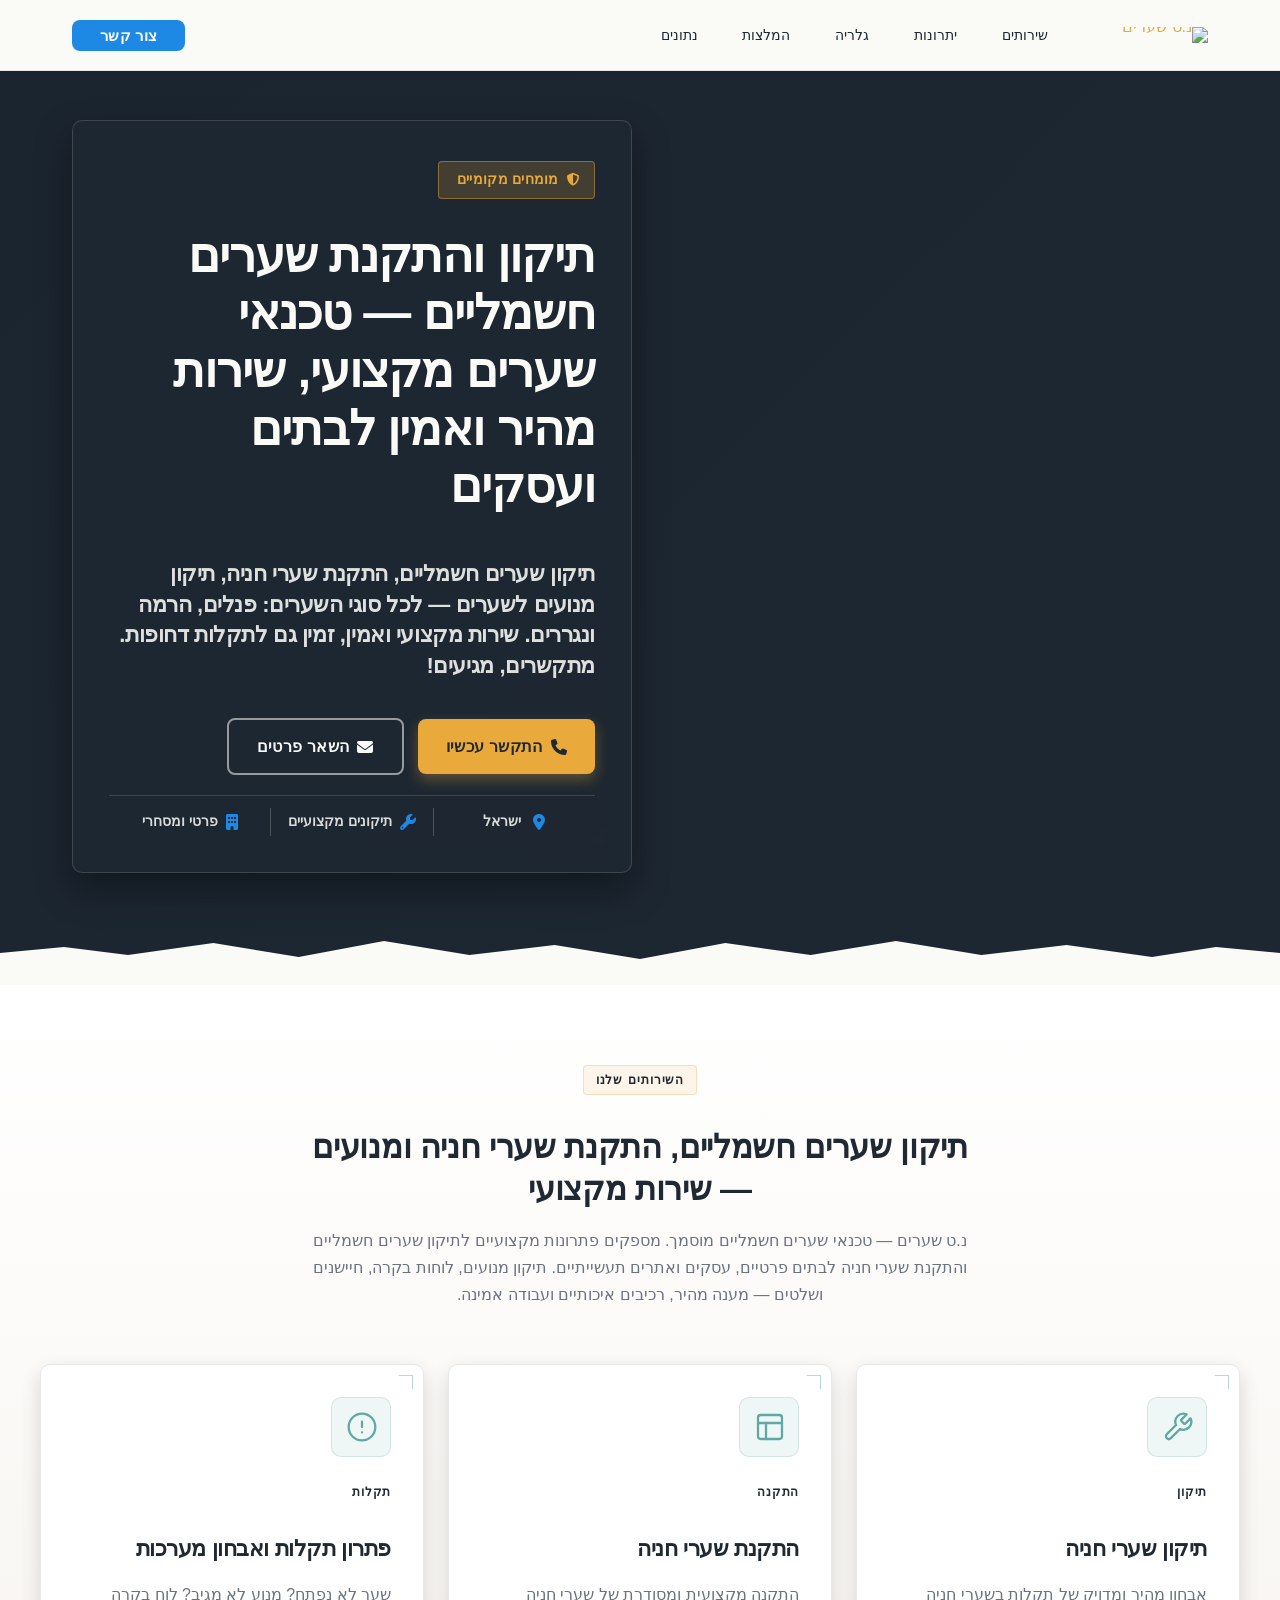
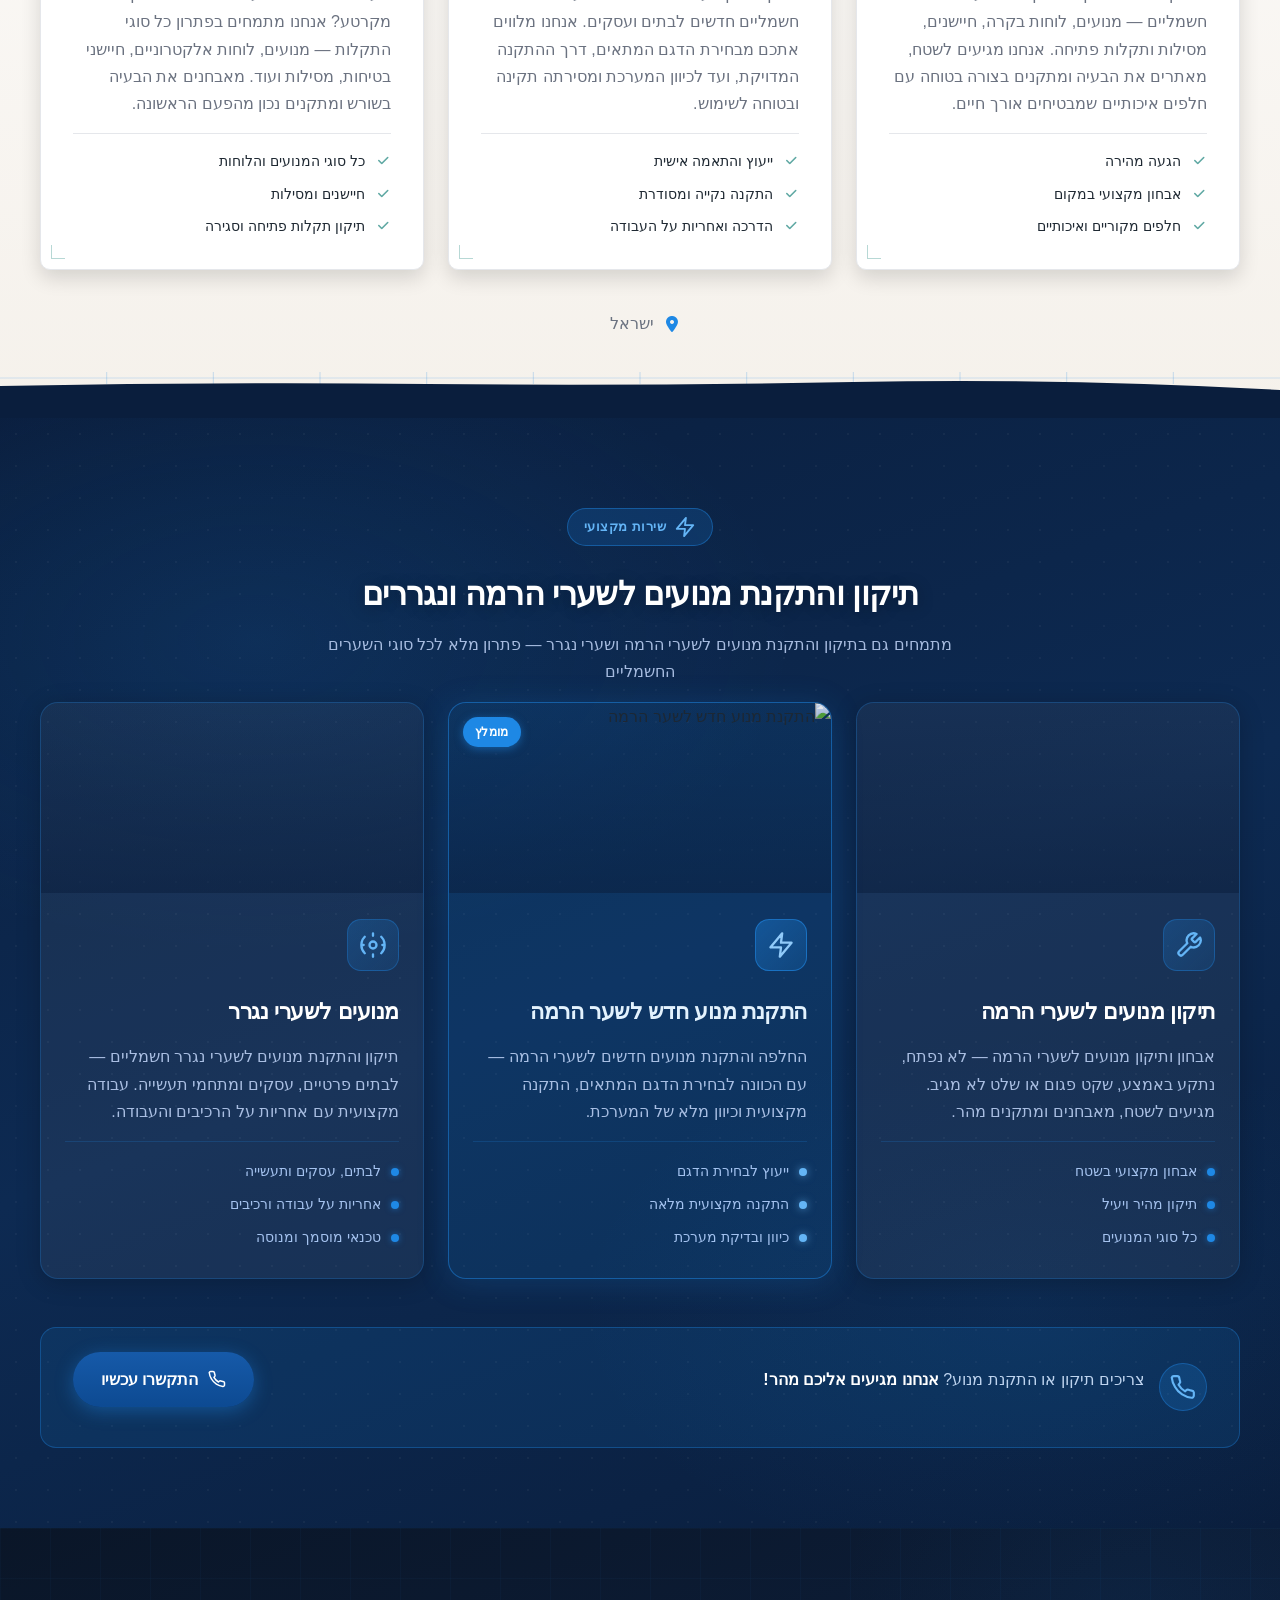
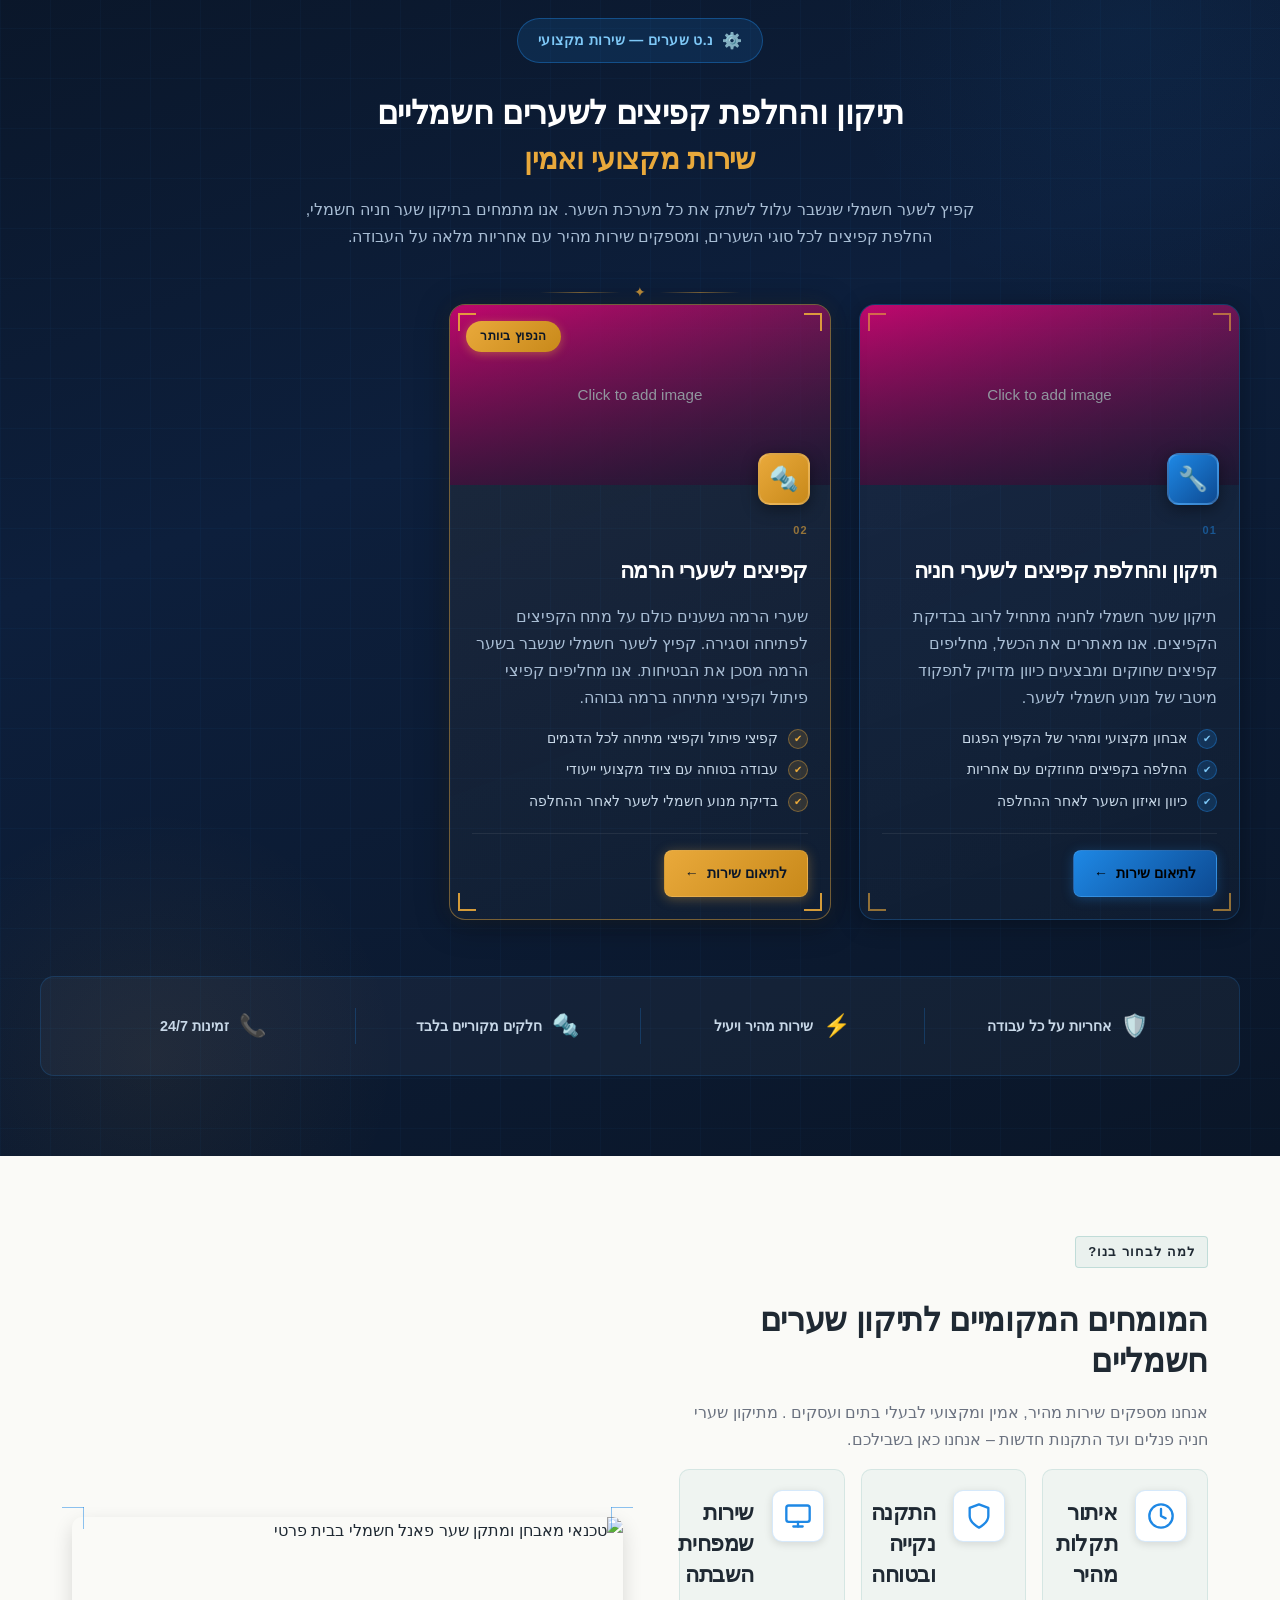
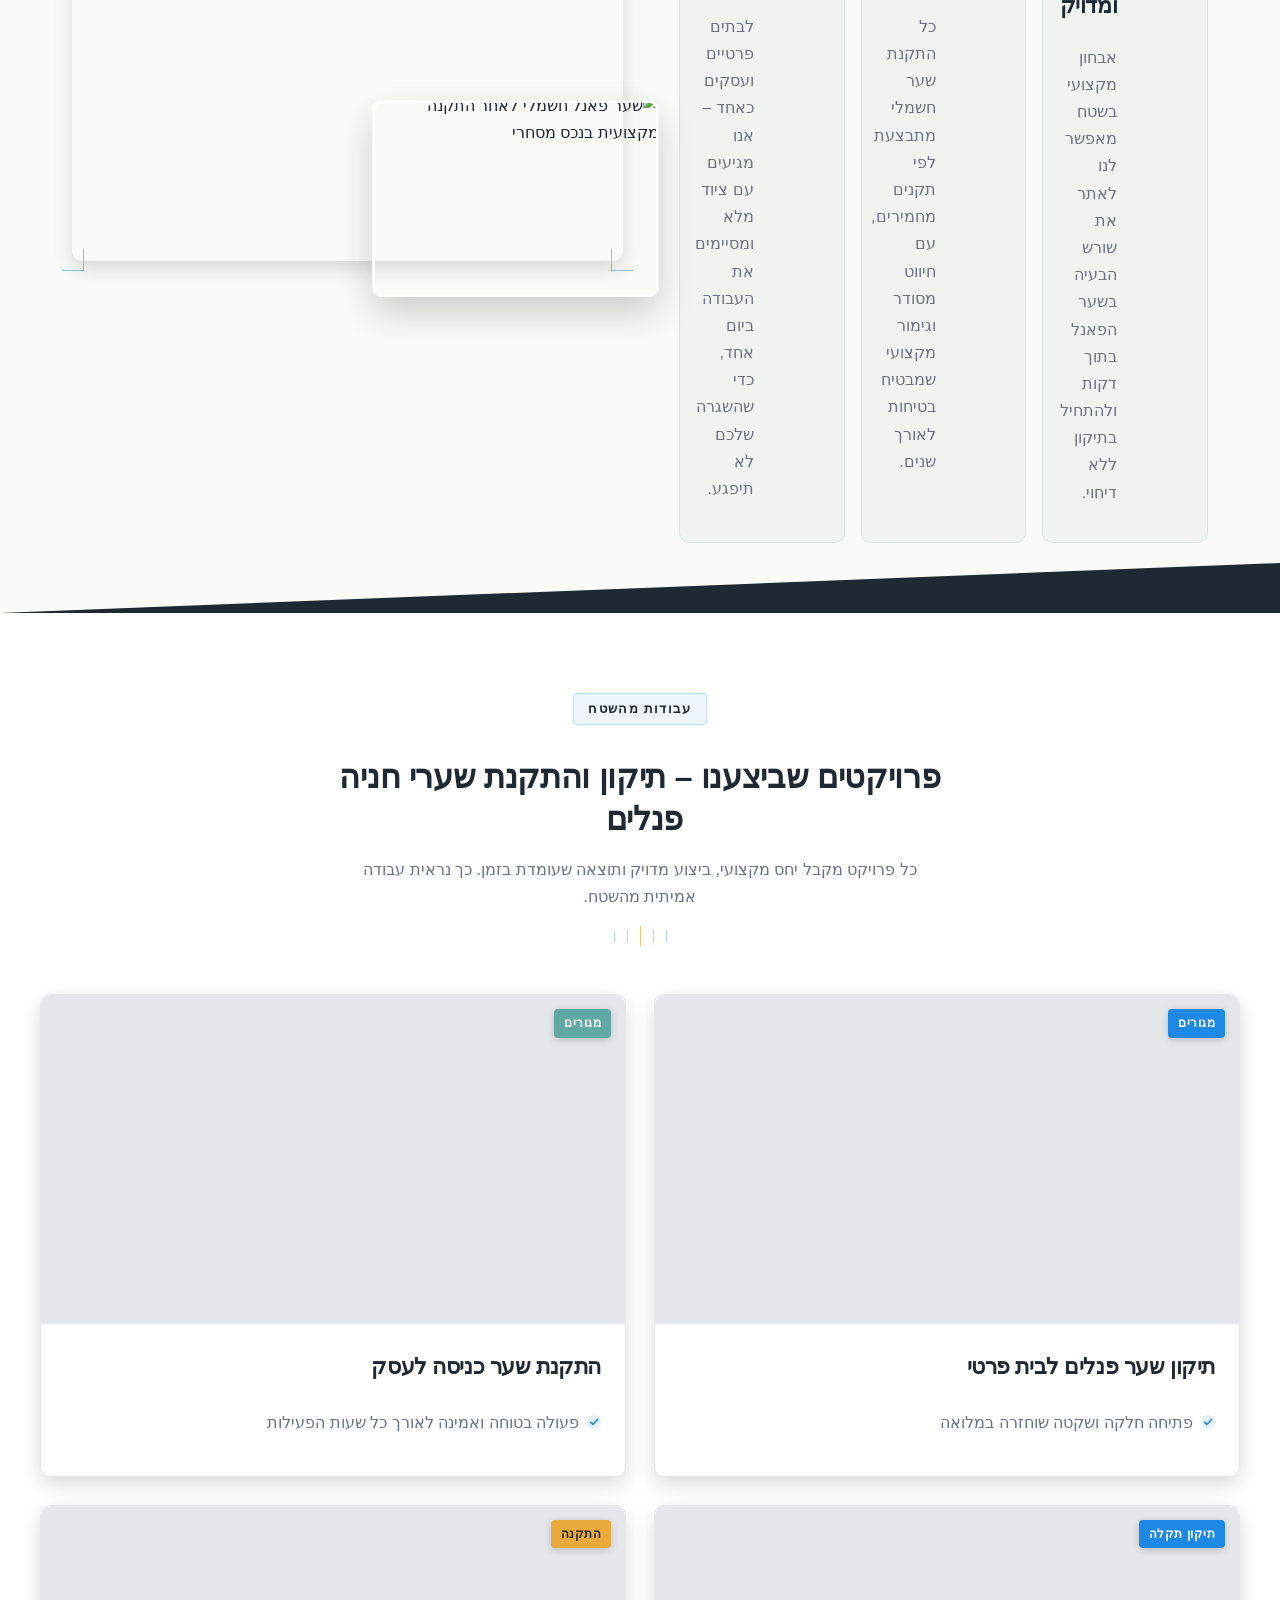
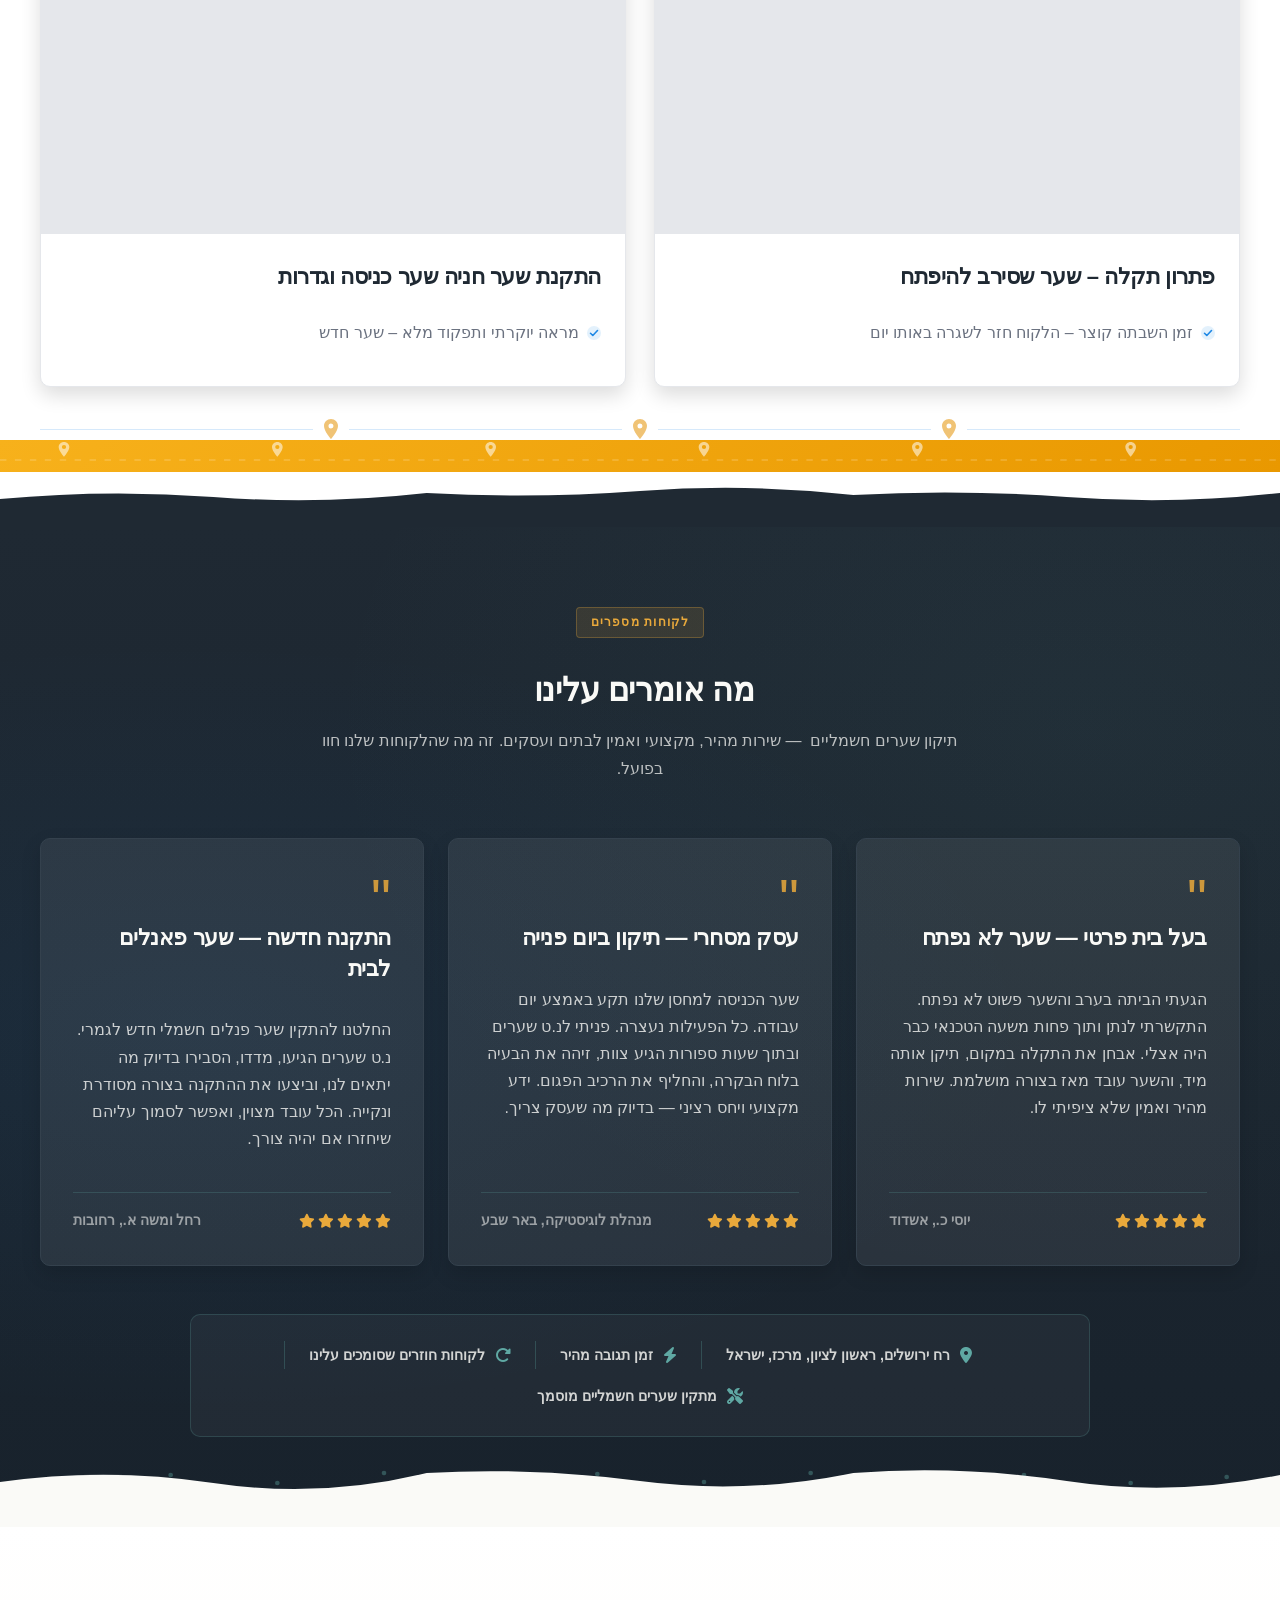
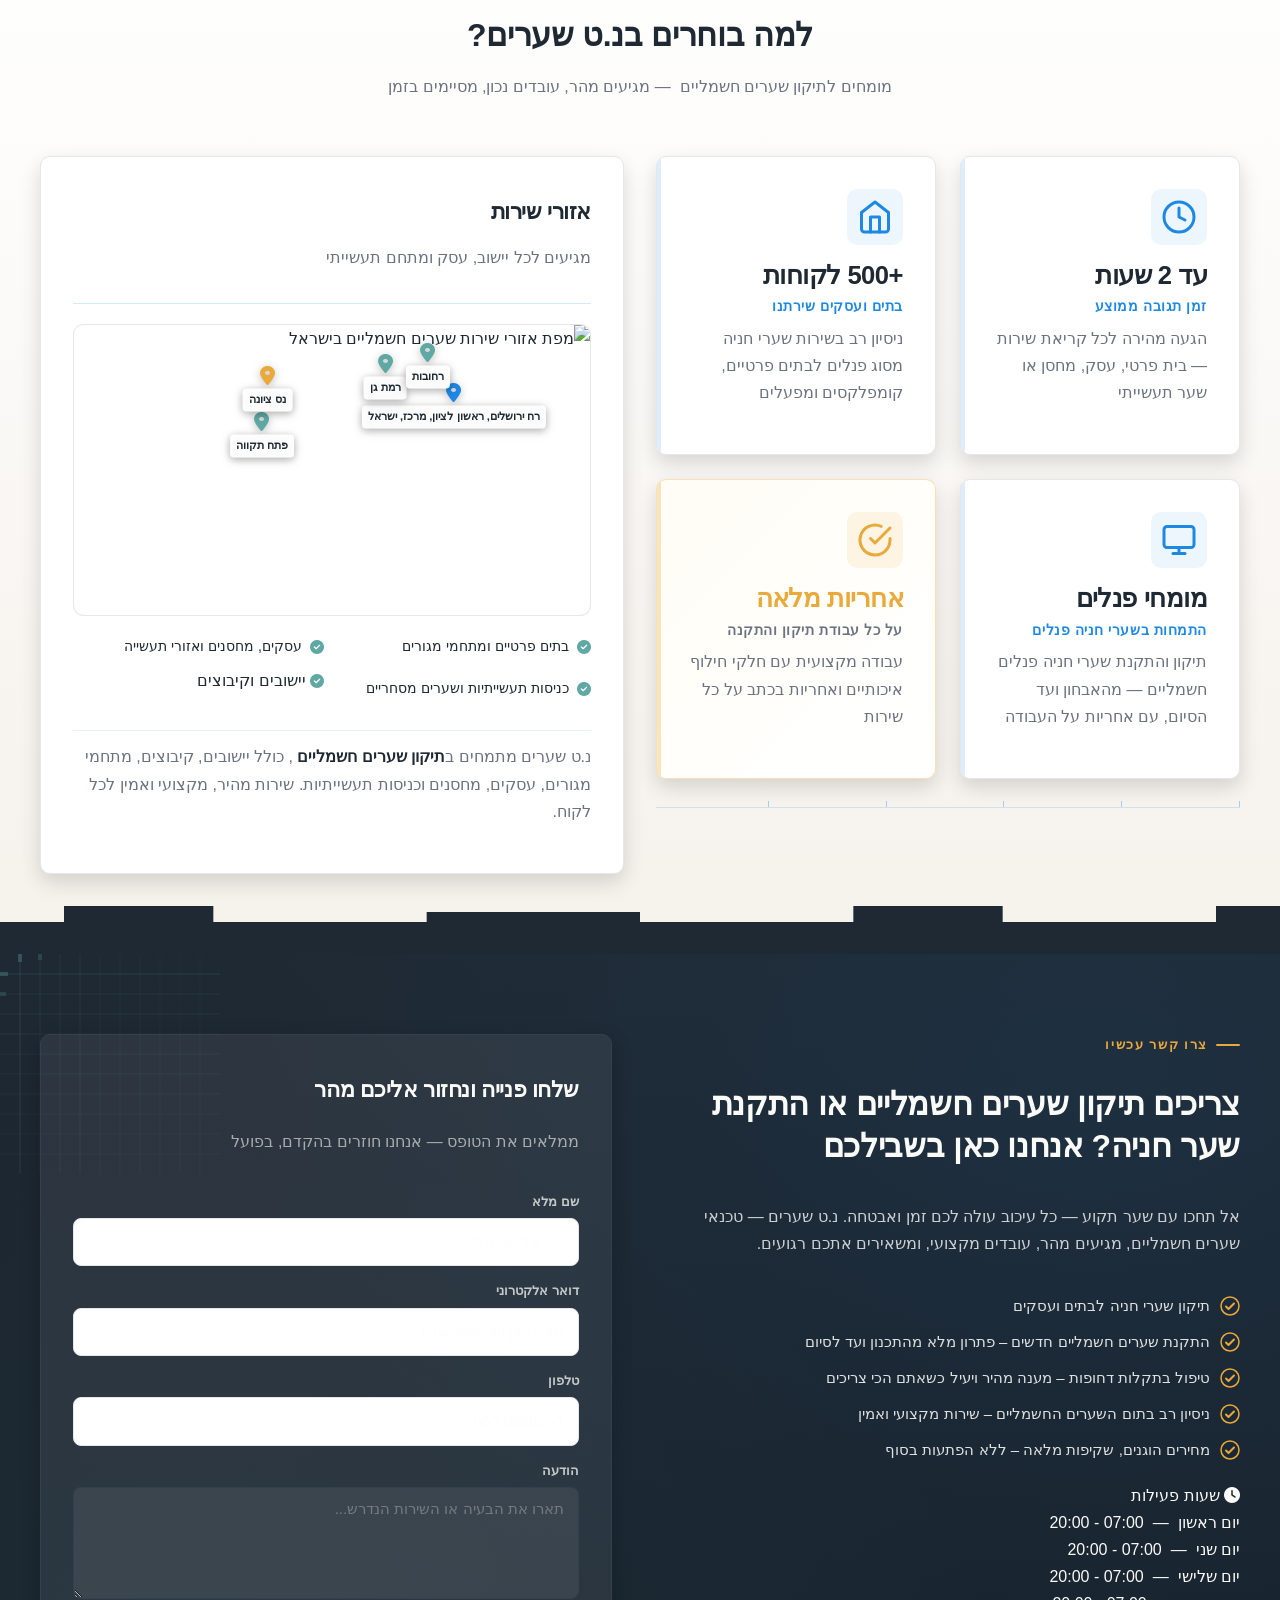
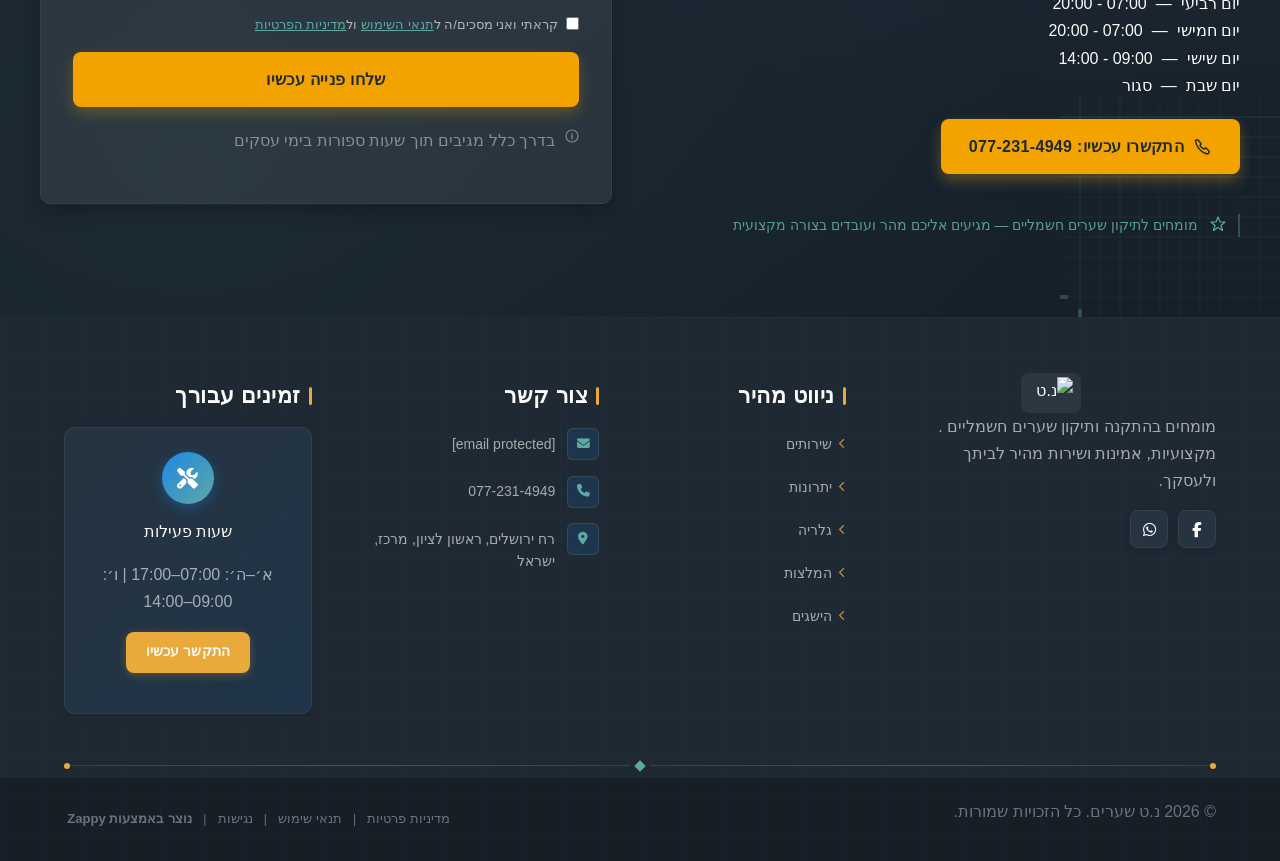
==== index.html @ 6a4e9fc4 "Background sync: Progressive GitHub Sync" ====
<!DOCTYPE html>
<html lang="he" dir="rtl">
<head>
    <meta charset="UTF-8">
    <meta name="viewport" content="width=device-width, initial-scale=1.0">
    <meta name="robots" content="index, follow">
    <title>תיקון שערים חשמליים | התקנת שערי חניה | נ.ט שערים — טכנאי שערים</title>
    <meta name="description" content="נ.ט שערים — מומחים בתיקון שערים חשמליים והתקנת שערי חניה. שירות מהיר לבתים ועסקים: תיקון מנועים, לוחות בקרה, שערי פנלים, הרמה ונגררים. טכנאי שערים מקצועי — מחירים הוגנים, אחריות על העבודה.">
    <meta name="keywords" content="תיקון שערים חשמליים בדרום, תיקון שער פאנלים לבית, שערים חשמליים, מתקין שערים חשמליים באזור הדרום">
    
    <!-- Favicons -->
    <link rel="icon" type="image/x-icon" href="/assets/favicon.ico">
    <link rel="icon" type="image/png" sizes="16x16" href="/assets/favicon-16x16.png">
    <link rel="icon" type="image/png" sizes="32x32" href="/assets/favicon-32x32.png">
    <link rel="icon" type="image/png" sizes="48x48" href="/assets/favicon-48x48.png">
    <link rel="icon" type="image/png" sizes="192x192" href="/assets/favicon-192x192.png">
    <link rel="icon" type="image/png" sizes="512x512" href="/assets/favicon-512x512.png">
    <link rel="apple-touch-icon" href="/assets/apple-touch-icon.png">
    <!-- Zappy Analytics -->
<script>
(function() {
  'use strict';
  
  // Configuration
  var config = {
    websiteId: '7dd7b9d9-0e24-4460-9073-13c0be0d3fd5',
    apiUrl: 'https://api.zappy5.com/api/analytics/track',
    sessionDuration: 30 * 60 * 1000, // 30 minutes
    visitorDuration: 30 * 24 * 60 * 60 * 1000, // 30 days
    trackPageViews: true,
    trackClicks: true,
    trackFormSubmissions: true
  };
  
  // Generate or retrieve persistent visitor ID (30 days)
  function getVisitorId() {
    var visitorKey = 'zappy_visitor_' + config.websiteId;
    var visitor = null;
    
    try {
      visitor = localStorage.getItem(visitorKey);
      if (visitor) {
        var visitorData = JSON.parse(visitor);
        var now = Date.now();
        
        // Check if visitor ID is still valid (30 days)
        if (now - visitorData.created < config.visitorDuration) {
          // Update last seen timestamp
          visitorData.lastSeen = now;
          localStorage.setItem(visitorKey, JSON.stringify(visitorData));
          return visitorData.id;
        }
      }
    } catch (e) {
      console.warn('Zappy Analytics: LocalStorage not available');
    }
    
    // Generate new visitor ID
    var newVisitorId = 'zv_' + Date.now() + '_' + Math.random().toString(36).substr(2, 9);
    
    try {
      localStorage.setItem(visitorKey, JSON.stringify({
        id: newVisitorId,
        created: Date.now(),
        lastSeen: Date.now()
      }));
    } catch (e) {
      // Continue without local storage
    }
    
    return newVisitorId;
  }
  
  // Generate or retrieve session ID (30 minutes)
  function getSessionId() {
    var sessionKey = 'zappy_session_' + config.websiteId;
    var session = null;
    
    try {
      session = sessionStorage.getItem(sessionKey);
      if (session) {
        var sessionData = JSON.parse(session);
        var now = Date.now();
        
        // Check if session is still valid
        if (now - sessionData.timestamp < config.sessionDuration) {
          // Update timestamp
          sessionData.timestamp = now;
          sessionStorage.setItem(sessionKey, JSON.stringify(sessionData));
          return sessionData.id;
        }
      }
    } catch (e) {
      console.warn('Zappy Analytics: SessionStorage not available');
    }
    
    // Generate new session ID
    var newSessionId = 'zs_' + Date.now() + '_' + Math.random().toString(36).substr(2, 9);
    
    try {
      sessionStorage.setItem(sessionKey, JSON.stringify({
        id: newSessionId,
        timestamp: Date.now()
      }));
    } catch (e) {
      // Continue without session storage
    }
    
    return newSessionId;
  }
  
  var visitorId = getVisitorId();
  var sessionId = getSessionId();
  
  // Track an event
  function trackEvent(eventType, data) {
    data = data || {};
    
    var eventData = {
      website_id: config.websiteId,
      event_type: eventType,
      page_path: window.location.pathname,
      referrer: document.referrer || 'direct',
      visitor_id: visitorId,
      session_id: sessionId,
      metadata: data
    };
    
    // Use sendBeacon if available (better for page unload events)
    if (navigator.sendBeacon) {
      var blob = new Blob([JSON.stringify(eventData)], { type: 'application/json' });
      navigator.sendBeacon(config.apiUrl, blob);
    } else {
      // Fallback to fetch
      fetch(config.apiUrl, {
        method: 'POST',
        headers: {
          'Content-Type': 'application/json'
        },
        body: JSON.stringify(eventData),
        keepalive: true
      }).catch(function(error) {
        console.warn('Zappy Analytics: Failed to track event', error);
      });
    }
  }
  
  // Track page view
  if (config.trackPageViews) {
    trackEvent('pageview', {
      title: document.title,
      url: window.location.href
    });
  }
  
  // Track clicks on important elements
  if (config.trackClicks) {
    document.addEventListener('click', function(e) {
      var target = e.target;
      
      // Track button clicks (counted as actions)
      if (target.tagName === 'BUTTON' || target.closest('button')) {
        var button = target.tagName === 'BUTTON' ? target : target.closest('button');
        trackEvent('click', {
          element: 'button',
          text: button.textContent.trim().substring(0, 100),
          id: button.id || null,
          class: button.className || null
        });
      }
      
      // Track link clicks (navigation - not counted as actions)
      else if (target.tagName === 'A' || target.closest('a')) {
        var link = target.tagName === 'A' ? target : target.closest('a');
        trackEvent('navigation', {
          element: 'link',
          text: link.textContent.trim().substring(0, 100),
          href: link.href,
          external: link.hostname !== window.location.hostname
        });
      }
    }, true);
  }
  
  // Track form submissions
  if (config.trackFormSubmissions) {
    document.addEventListener('submit', function(e) {
      var form = e.target;
      
      trackEvent('form_submit', {
        form_id: form.id || null,
        form_name: form.name || null,
        form_action: form.action || null,
        form_method: form.method || 'GET'
      });
    }, true);
  }
  
  // Track time on page (send on page unload)
  var pageLoadTime = Date.now();
  
  window.addEventListener('beforeunload', function() {
    var timeOnPage = Math.floor((Date.now() - pageLoadTime) / 1000); // in seconds
    
    trackEvent('page_unload', {
      time_on_page: timeOnPage,
      page_path: window.location.pathname
    });
  });
  
  // Expose tracking function globally for custom events
  window.zappyAnalytics = {
    track: trackEvent,
    getVisitorId: function() { return visitorId; },
    getSessionId: function() { return sessionId; }
  };
  
})();
</script>
<!-- End Zappy Analytics -->
    <meta property="og:title" content="תיקון שערים חשמליים — נ.ט שערים">
    <meta property="og:description" content="חברת נ.ט שערים מתמחה בתיקון והתקנת שערי פאנלים חשמליים. שירות מהיר, מקצועי ואמין לבתים ועסקים — מגיעים אליכם עד שעתיים. התקשרו עכשיו!">
    <meta name="twitter:card" content="summary_large_image">
    <meta name="twitter:title" content="תיקון שערים חשמליים — נ.ט שערים">
    <meta name="twitter:description" content="חברת נ.ט שערים מתמחה בתיקון והתקנת שערי פאנלים חשמליים. שירות מהיר, מקצועי ואמין לבתים ועסקים — מגיעים אליכם עד שעתיים. התקשרו עכשיו!">
    <script type="application/ld+json">{"@context":"https://schema.org","@graph":[{"@type":"LocalBusiness","@id":"https://ntgates.co.il#organization","name":"נ.ט שערים","url":"https://ntgates.co.il","description":"A professional electric gate service company specializing in panel gate repairs and installations, operating in the southern region of Israel. The business focuses on converting website visitors into paying customers, suggesting a service-oriented brand that emphasizes reliability, local expertise, and quick response times for residential and commercial clients in the south.","address":{"@type":"PostalAddress","streetAddress":"רח ירושלים, ראשון לציון, מרכז, ישראל"},"contactPoint":[{"@type":"ContactPoint","contactType":"customer service","email":"ntprojectsales@gmail.com","telephone":"077-231-4949"}]},{"@type":"WebSite","@id":"https://ntgates.co.il#website","url":"https://ntgates.co.il","name":"נ.ט שערים","publisher":{"@id":"https://ntgates.co.il#organization"}},{"@type":"ContactPage","@id":"https://ntgates.co.il#contactpage","url":"https://ntgates.co.il","name":"תיקון שערים חשמליים | התקנת שערי חניה | נ.ט שערים — טכנאי שערים","mainEntity":{"@id":"https://ntgates.co.il#organization"},"potentialAction":{"@type":"CommunicateAction","target":{"@type":"EntryPoint","urlTemplate":"https://ntgates.co.il/api/email/contact-form","actionPlatform":["http/method=POST"],"contentType":"application/json"},"instrument":[{"@type":"PropertyValue","name":"name","propertyID":"text","valueRequired":true,"description":"ישראל ישראלי"},{"@type":"PropertyValue","name":"email","propertyID":"email","valueRequired":true,"description":"israel@example.com"},{"@type":"PropertyValue","name":"phone","propertyID":"tel","valueRequired":true,"description":"050-0000000"},{"@type":"PropertyValue","name":"message","propertyID":"textarea","valueRequired":true,"description":"תארו את הבעיה או השירות הנדרש..."},{"@type":"PropertyValue","name":"privacy_consent","propertyID":"checkbox","valueRequired":true}]}}]}</script>
    <meta property="og:type" content="website">
  <meta property="og:locale" content="he_IL">
  
  
  
  
  <!-- Google tag (gtag.js) — Ads + Analytics unified -->
  <script async="" src="https://www.googletagmanager.com/gtag/js?id=AW-17341880993"></script>
  <script>
    window.dataLayer = window.dataLayer || [];
    function gtag(){dataLayer.push(arguments);}
    gtag('js', new Date());
    gtag('config', 'AW-17341880993');
    gtag('config', 'G-X6XGS97FYS');
  </script>
  
  <link rel="stylesheet" href="https://cdnjs.cloudflare.com/ajax/libs/font-awesome/6.4.0/css/all.min.css">

    <!-- Favicons -->
    <link rel="icon" type="image/x-icon" href="/assets/favicon.ico">
    <link rel="icon" type="image/png" sizes="16x16" href="/assets/favicon-16x16.png">
    <link rel="icon" type="image/png" sizes="32x32" href="/assets/favicon-32x32.png">
    <link rel="icon" type="image/png" sizes="48x48" href="/assets/favicon-48x48.png">
    <link rel="icon" type="image/png" sizes="192x192" href="/assets/favicon-192x192.png">
    <link rel="icon" type="image/png" sizes="512x512" href="/assets/favicon-512x512.png">
    <link rel="apple-touch-icon" href="/assets/apple-touch-icon.png">
    <!-- Cookie Consent -->
    <link rel="stylesheet" href="https://cdn.jsdelivr.net/npm/vanilla-cookieconsent@3/dist/cookieconsent.css">
    <script src="https://cdn.jsdelivr.net/npm/vanilla-cookieconsent@3/dist/cookieconsent.umd.js"></script>
    <!-- Mickidum Accessibility Toolbar -->
    <script src="https://cdn.jsdelivr.net/gh/mickidum/acc_toolbar/acctoolbar/acctoolbar.min.js"></script>
    <!-- ZAPPY_INTEGRATION_START analytics:add_google_analytics -->
<!-- Google Analytics config merged into unified gtag above -->
<!-- ZAPPY_INTEGRATION_END analytics:add_google_analytics -->
    <link rel="stylesheet" href="/styles.css">
    <script>window.ZAPPY_WEBSITE_ID = "7dd7b9d9-0e24-4460-9073-13c0be0d3fd5"; window.ZAPPY_API_BASE = "https://api.zappy5.com";</script>

    <style id="zappy-dropdown-submenu-styles">
      /* ========== DESKTOP DROPDOWN SUBMENU STYLES ========== */
      /* Base styles for dropdown submenus - parent must be positioned */
      .nav-menu li:has(.sub-menu), nav li:has(.sub-menu), .navbar li:has(.sub-menu), #navMenu li:has(.sub-menu) { position: relative; }
      /* Submenu base - hidden by default */
      .nav-menu .sub-menu, nav .sub-menu, .navbar .sub-menu, #navMenu .sub-menu { display: block !important; position: absolute !important; top: 100%; left: 0; min-width: 220px; background: white; border-radius: 8px; box-shadow: 0 8px 25px rgba(0,0,0,0.15); padding: 8px 0; opacity: 0; visibility: hidden; transform: translateY(10px); transition: all 0.3s ease; z-index: 1000; list-style: none; pointer-events: none; }
      /* CRITICAL: Desktop hover styles to show dropdown */
      .nav-menu li:hover > .sub-menu, nav li:hover > .sub-menu, .navbar li:hover > .sub-menu, #navMenu li:hover > .sub-menu { opacity: 1 !important; visibility: visible !important; transform: translateY(0) !important; pointer-events: auto !important; }
      /* Submenu item styling */
      .sub-menu li { list-style: none; margin: 0; padding: 0; }
      .sub-menu a { display: block !important; padding: 10px 16px !important; color: var(--text-dark, #333) !important; font-weight: 500; text-decoration: none; white-space: nowrap; transition: background-color 0.2s; }
      .sub-menu .zappy-nav-child > a { padding-left: 28px !important; font-size: 0.9em !important; opacity: 0.85 !important; }
      [dir="rtl"] .sub-menu .zappy-nav-child > a, html[lang="he"] .sub-menu .zappy-nav-child > a, html[lang="ar"] .sub-menu .zappy-nav-child > a { padding-left: 10px !important; padding-right: 28px !important; }
      .sub-menu .zappy-nav-parent > a { font-weight: 600 !important; }
      .sub-menu a:hover { background-color: #f5f5f5; }
      /* RTL (Hebrew/Arabic) dropdown positioning */
      [dir="rtl"] .nav-menu .sub-menu, [dir="rtl"] nav .sub-menu, [dir="rtl"] .navbar .sub-menu, html[lang="he"] .nav-menu .sub-menu, html[lang="he"] nav .sub-menu, html[lang="he"] .navbar .sub-menu, html[lang="ar"] .nav-menu .sub-menu, html[lang="ar"] nav .sub-menu, html[lang="ar"] .navbar .sub-menu { left: auto !important; right: 0 !important; }
      /* Hide empty dropdown menus (exclude catalog sub-menus that use <a> children instead of <li>) */
      .sub-menu:empty, .sub-menu:not(:has(li:not(.zappy-hidden-menu-item))):not(:has(> a)), .sub-menu:not(:has(li)):not(:has(> a)) { display: none !important; opacity: 0 !important; visibility: hidden !important; pointer-events: none !important; }
      /* Desktop: show submenu on Menu Group hover */
      li:has(.menu-group-title):hover > .sub-menu { opacity: 1 !important; visibility: visible !important; transform: translateY(0) !important; pointer-events: auto !important; }
      /* Menu Group title styling */
      .nav-menu > li > .menu-group-title, #navMenu > li > .menu-group-title { display: inline-block; padding: 0.5rem 1rem; cursor: default; user-select: none; }
      
      /* ========== MOBILE SUBMENU STYLES ========== */
      @media (max-width: 768px) {
        .nav-menu .sub-menu, nav .sub-menu, .navbar .sub-menu, #navMenu .sub-menu { position: static !important; transform: none !important; box-shadow: none !important; background: transparent !important; max-height: 0; overflow: hidden; opacity: 0; visibility: hidden; transition: max-height 0.3s ease, opacity 0.3s ease; padding: 0 !important; border-radius: 0 !important; }
        .navbar .sub-menu.mobile-expanded, .nav-menu .sub-menu.mobile-expanded, #navMenu .sub-menu.mobile-expanded { max-height: none !important; overflow-y: visible !important; opacity: 1 !important; visibility: visible !important; padding: 8px 0 8px 16px !important; }
        [dir="rtl"] .sub-menu.mobile-expanded, html[lang="he"] .sub-menu.mobile-expanded { padding: 8px 16px 8px 0 !important; }
        /* Disable hover behavior on mobile */
        .nav-menu li:hover > .sub-menu, nav li:hover > .sub-menu, .navbar li:hover > .sub-menu, #navMenu li:hover > .sub-menu { opacity: 0; visibility: hidden; pointer-events: none; }
        .nav-menu li > .sub-menu.mobile-expanded, nav li > .sub-menu.mobile-expanded, .navbar li > .sub-menu.mobile-expanded, #navMenu li > .sub-menu.mobile-expanded { opacity: 1 !important; visibility: visible !important; pointer-events: auto !important; }
        .nav-menu li:has(.sub-menu), nav li:has(.sub-menu), .navbar li:has(.sub-menu), #navMenu li:has(.sub-menu) { display: flex !important; flex-wrap: wrap !important; align-items: center !important; position: relative !important; min-height: 44px !important; }
        .nav-menu li:has(.sub-menu) > a, nav li:has(.sub-menu) > a, .navbar li:has(.sub-menu) > a, #navMenu li:has(.sub-menu) > a { flex: 1 !important; min-width: 0 !important; }
        .nav-menu li:has(.sub-menu) > .menu-group-title, nav li:has(.sub-menu) > .menu-group-title, .navbar li:has(.sub-menu) > .menu-group-title, #navMenu li:has(.sub-menu) > .menu-group-title { flex: 1 !important; min-width: 0 !important; padding: 0 !important; line-height: inherit !important; }
        .nav-menu li:has(.sub-menu) > .sub-menu, nav li:has(.sub-menu) > .sub-menu, .navbar li:has(.sub-menu) > .sub-menu, #navMenu li:has(.sub-menu) > .sub-menu { flex-basis: 100% !important; width: 100% !important; }
        .nav-menu li:has(.sub-menu) > a [class*="chevron"], .nav-menu li:has(.sub-menu) > a [class*="arrow"], .nav-menu li:has(.sub-menu) > a .fa-chevron-down, .nav-menu li:has(.sub-menu) > a .fa-angle-down, nav li:has(.sub-menu) > a [class*="chevron"], nav li:has(.sub-menu) > a [class*="arrow"], #navMenu li:has(.sub-menu) > a [class*="chevron"], #navMenu li:has(.sub-menu) > a [class*="arrow"] { display: none !important; visibility: hidden !important; }
        .mobile-submenu-toggle { display: flex !important; align-items: center !important; justify-content: center !important; width: 44px !important; height: auto !important; background: transparent !important; border: none !important; cursor: pointer !important; color: var(--text-dark) !important; position: static !important; flex-shrink: 0 !important; align-self: stretch !important; z-index: 2 !important; padding: 0 !important; margin: 0 !important; }
        .mobile-submenu-toggle::after { content: '' !important; width: 0 !important; height: 0 !important; border-left: 6px solid transparent !important; border-right: 6px solid transparent !important; border-top: 7px solid currentColor !important; transition: transform 0.3s ease !important; }
        .mobile-submenu-toggle.expanded::after { transform: rotate(180deg) !important; }
        .sub-menu a { padding: 10px 0 !important; display: block !important; color: var(--text-dark) !important; white-space: normal !important; }
        .sub-menu .zappy-nav-child > a { padding-left: 28px !important; font-size: 0.9em !important; opacity: 0.85 !important; }
        [dir="rtl"] .sub-menu .zappy-nav-child > a, html[lang="he"] .sub-menu .zappy-nav-child > a, html[lang="ar"] .sub-menu .zappy-nav-child > a { padding-left: 0 !important; padding-right: 28px !important; }
        .sub-menu .zappy-nav-parent > a { font-weight: 600 !important; }
        .nav-menu.active, #navMenu.active { max-width: 100vw !important; overflow-x: hidden !important; box-sizing: border-box !important; }
        .navbar .sub-menu li a, nav.navbar .sub-menu li a, .zappy-products-dropdown .sub-menu a { color: var(--text-dark) !important; }
      }
      @media (min-width: 769px) { .mobile-submenu-toggle { display: none !important; } }
    </style>

    <style id="zappy-widget-visibility">
      html[dir="rtl"] .whatsapp-float { right: 20px !important; left: auto !important; }
      html[dir="ltr"] .whatsapp-float, html:not([dir]) .whatsapp-float { left: 20px !important; right: auto !important; }
      html[dir="rtl"] #mic-access-tool-general-button, html[dir="rtl"] .mic-access-tool-general-button,
      html[dir="rtl"] #mic-init-access-tool .mic-access-tool-general-button,
      html[dir="rtl"] #mic-init-access-tool #mic-access-tool-general-button,
      html[dir="rtl"] ._access-icon { left: 20px !important; right: auto !important; }
      html[dir="ltr"] #mic-access-tool-general-button, html[dir="ltr"] .mic-access-tool-general-button,
      html[dir="ltr"] #mic-init-access-tool .mic-access-tool-general-button,
      html[dir="ltr"] #mic-init-access-tool #mic-access-tool-general-button,
      html[dir="ltr"] ._access-icon,
      html:not([dir]) #mic-access-tool-general-button, html:not([dir]) .mic-access-tool-general-button,
      html:not([dir]) #mic-init-access-tool .mic-access-tool-general-button,
      html:not([dir]) #mic-init-access-tool #mic-access-tool-general-button,
      html:not([dir]) ._access-icon { right: 20px !important; left: auto !important; }
      @media (max-width: 768px) { .whatsapp-float { display: flex !important; } }
      @media (min-width: 769px) { .whatsapp-float { display: flex !important; } }
      @media (max-width: 768px) {
        #mic-access-tool-general-button, .mic-access-tool-general-button,
        #mic-init-access-tool .mic-access-tool-general-button, #mic-init-access-tool #mic-access-tool-general-button,
        ._access-icon, #mic-access-tool-box, .mic-access-tool-box,
        #mic-init-access-tool #mic-access-tool-box, div[id*="mic-access-tool-box"], ._access-menu {
          display: none !important; visibility: hidden !important; opacity: 0 !important; pointer-events: none !important;
        }
      }
      @media (min-width: 769px) {
        #mic-access-tool-general-button, .mic-access-tool-general-button,
        #mic-init-access-tool .mic-access-tool-general-button, #mic-init-access-tool #mic-access-tool-general-button,
        ._access-icon, #mic-access-tool-box, .mic-access-tool-box,
        #mic-init-access-tool #mic-access-tool-box, div[id*="mic-access-tool-box"], ._access-menu {
          display: none !important; visibility: hidden !important; opacity: 0 !important; pointer-events: none !important;
        }
      }
    </style>
</head>
<body>

  <nav class="navbar" dir="rtl">
  <button class="mobile-toggle" id="mobileToggle" aria-label="Menu">
    <svg class="hamburger-icon" width="24" height="24" viewBox="0 0 24 24" fill="none">
      <path d="M3 12h18M3 6h18M3 18h18" stroke="currentColor" stroke-width="2" stroke-linecap="round"></path>
    </svg>
    <svg class="close-icon" width="24" height="24" viewBox="0 0 24 24" fill="none" style="display: none;">
      <path d="M18 6L6 18M6 6l12 12" stroke="currentColor" stroke-width="2" stroke-linecap="round"></path>
    </svg>
  </button>

  <button class="phone-header-btn" data-phone="0772314949" aria-label="Call">
    <svg width="20" height="20" viewBox="0 0 24 24" fill="currentColor">
      <path d="M22 16.92v3a2 2 0 0 1-2.18 2 19.79 19.79 0 0 1-8.63-3.07 19.5 19.5 0 0 1-6-6 19.79 19.79 0 0 1-3.07-8.67A2 2 0 0 1 4.11 2h3a2 2 0 0 1 2 1.72 12.84 12.84 0 0 0 .7 2.81 2 2 0 0 1-.45 2.11L8.09 9.91a16 16 0 0 0 6 6l1.27-1.27a2 2 0 0 1 2.11-.45 12.84 12.84 0 0 0 2.81.7A2 2 0 0 1 22 16.92z"></path>
    </svg>
  </button>

  <div class="nav-container">
    <div class="nav-right-group"><div class="nav-brand">
      <a href="/" class="logo-link">
        <img src="/assets/logo-1779129169983-f9pkql.webp?v=1779129170257-ldeh68" alt="נ.ט שערים" class="logo">
      </a>
    </div><ul class="nav-menu" id="navMenu"><li><a href="#services">שירותים</a></li><li><a href="#benefits">יתרונות</a></li><li><a href="#showcase">גלריה</a></li><li><a href="#testimonials">המלצות</a></li><li><a href="#stats">נתונים</a></li></ul></div>

    

    <div class="nav-cta-container">
      <a href="#contact" class="nav-cta-btn">צור קשר</a>
    </div>
  </div>
</nav>
<script>

// Navbar Mobile Menu Toggle and Contrast Fix
(function() {
  // Use 'load' event instead of 'DOMContentLoaded' to ensure we run AFTER all other scripts
  window.addEventListener('load', function() {
    
    // FIX MOBILE BUTTON CONTRAST
    // Detect navbar background color and apply contrasting color to mobile buttons
    const navbar = document.querySelector('.navbar, nav, header');
    if (!navbar) {
      console.log('[Navbar] Navbar element not found');
      return;
    }
    
    // DECLARE VARIABLES EARLY to avoid Temporal Dead Zone errors
    // These are used in multiple places below
    let mobileToggle = document.getElementById('mobileToggle') ||
                       document.querySelector('.mobile-toggle') ||
                       document.querySelector('.hamburger') ||
                       document.querySelector('.hamburger-menu') ||
                       document.querySelector('.menu-toggle') ||
                       document.querySelector('.burger-menu') ||
                       document.querySelector('[aria-label="Menu"]') ||
                       document.querySelector('[aria-label="תפריט"]');
    
    const phoneBtn = document.querySelector('.phone-header-btn');
    
    const computedStyle = window.getComputedStyle(navbar);
    let bgColor = computedStyle.backgroundColor;
    
    console.log('[Navbar] Initial navbar background:', bgColor);
    
    // Check if background is transparent or rgba with 0 alpha
    const isTransparent = bgColor === 'transparent' || 
                         bgColor === 'rgba(0, 0, 0, 0)' ||
                         (bgColor.startsWith('rgba') && bgColor.includes(', 0)'));
    
    if (isTransparent) {
      // Check for background-image or gradient
      const bgImage = computedStyle.backgroundImage;
      if (bgImage && bgImage !== 'none') {
        console.log('[Navbar] Navbar has background image/gradient, using dark text');
        bgColor = 'rgb(240, 240, 240)'; // Assume light background
      } else {
        // Transparent navbar - check body background
        const bodyBg = window.getComputedStyle(document.body).backgroundColor;
        console.log('[Navbar] Navbar transparent, using body background:', bodyBg);
        bgColor = bodyBg;
      }
    }
    
    // Calculate luminance to determine if background is light or dark
    const rgb = bgColor.match(/\d+/g);
    if (rgb && rgb.length >= 3) {
      const r = parseInt(rgb[0]);
      const g = parseInt(rgb[1]);
      const b = parseInt(rgb[2]);
      const luminance = (0.299 * r + 0.587 * g + 0.114 * b) / 255;
      
      // Mobile button colors are set by Claude's AI-generated CSS (same as .nav-menu a)
      // No dynamic color overrides needed - colors come from the generated navbar CSS
      console.log('[Navbar] Mobile button colors preserved from Claude CSS (luminance:', luminance.toFixed(2) + ')');
      
      // FIX ICON SIZES - Ensure SVGs are properly sized and visible
      // INJECT CRITICAL CSS TO OVERRIDE ANY CONFLICTING RULES
      const criticalCSS = document.createElement('style');
      criticalCSS.id = 'zappy-mobile-nav-fix';
      const htmlLang = document.documentElement.lang || 'en';
      const htmlDir = document.documentElement.dir || 'ltr';
      // Check both dir attribute AND lang for RTL detection
      // dir="rtl" is the most reliable indicator
      const isRTL = htmlDir === 'rtl' || htmlLang === 'he' || htmlLang === 'ar';
      
      criticalCSS.textContent = `
        /* Hide mobile buttons on desktop, show only on mobile */
        @media (min-width: 769px) {
          .mobile-toggle,
          .phone-header-btn {
            display: none !important;
          }
        }
        
        /* Show and position mobile buttons correctly on mobile */
        @media (max-width: 768px) {
          .mobile-toggle,
          .phone-header-btn {
            position: absolute !important;
            top: 50% !important;
            transform: translateY(-50%) !important;
            z-index: 1001 !important;
            display: flex !important;
            align-items: center !important;
            justify-content: center !important;
            width: 36px !important;
            height: 36px !important;
            border-radius: 50% !important;
            border: none !important;
            cursor: pointer !important;
            padding: 6px !important;
            background: none !important;
            color: var(--nav-text, var(--text-dark)) !important;
          }
          
          /* LTR positioning (default): hamburger LEFT, phone RIGHT */
          html:not([dir="rtl"]):not([lang="he"]):not([lang="ar"]) .mobile-toggle,
          html[dir="ltr"] .mobile-toggle {
            left: 12px !important;
            right: auto !important;
          }
          html:not([dir="rtl"]):not([lang="he"]):not([lang="ar"]) .phone-header-btn,
          html[dir="ltr"] .phone-header-btn {
            right: 12px !important;
            left: auto !important;
          }
          
          /* RTL positioning: hamburger RIGHT, phone LEFT */
          html[dir="rtl"] .mobile-toggle,
          html[lang="he"] .mobile-toggle,
          html[lang="ar"] .mobile-toggle {
            right: 12px !important;
            left: auto !important;
          }
          html[dir="rtl"] .phone-header-btn,
          html[lang="he"] .phone-header-btn,
          html[lang="ar"] .phone-header-btn {
            left: 12px !important;
            right: auto !important;
          }
          
          /* CRITICAL: Ensure nav-container has min-height on mobile */
          /* All children are positioned absolutely/fixed on mobile, so height:auto collapses to 0 */
          .nav-container {
            min-height: 70px !important;
            position: relative !important;
          }
          
          /* Ensure SVG icons are properly sized and inherit color */
          .mobile-toggle svg,
          .phone-header-btn svg {
            width: 24px !important;
            height: 24px !important;
            /* Don't force display - let JavaScript control hamburger/close toggle */
          }
          
          /* Reset nav-cta-container on mobile - remove desktop box-shadow/padding */
          /* that creates a visible ghost box when CTA button is hidden */
          .nav-cta-container {
            box-shadow: none !important;
            padding: 0 !important;
          }
          
          /* Hide nav-cta-container entirely on mobile when there's no lang-switcher */
          /* (only the CTA button is inside, and it's hidden on mobile) */
          .nav-cta-container:not(:has(.lang-switcher)) {
            display: none !important;
          }
          
          /* CRITICAL: Prevent hero image fade gradient from bleeding over headline text */
          /* The .image-fade-gradient has bottom: -30px (extends below parent) */
          /* On mobile stacked layout, this overlaps the h1 text below the image */
          .hero-image-column {
            overflow: hidden !important;
          }
          .image-fade-gradient {
            bottom: 0 !important;
          }
          
          /* Hide desktop language switcher on mobile - hamburger menu handles it */
          /* High specificity to override stored CSS */
          .lang-switcher,
          .nav-cta-container .lang-switcher,
          .nav-container .lang-switcher,
          .navbar .lang-switcher,
          .navbar .nav-cta-container .lang-switcher {
            display: none !important;
          }
        }
      `;
      
      // Remove existing fix if present and inject new one
      const existing = document.getElementById('zappy-mobile-nav-fix');
      if (existing) existing.remove();
      document.head.appendChild(criticalCSS);
      
      console.log('[Navbar] Critical CSS injected for mobile nav positioning');
      
      // ONLY apply inline positioning styles on mobile viewport
      // On desktop, the CSS handles hiding these buttons with display: none
      // Inline styles were breaking desktop layout by overriding CSS
      const isMobileViewport = window.innerWidth <= 768;
      
      if (mobileToggle) {
        // Icon sizing applies to all viewports for consistency
        const hamburgerIcon = mobileToggle.querySelector('.hamburger-icon');
        const closeIcon = mobileToggle.querySelector('.close-icon');
        
        if (hamburgerIcon) {
          hamburgerIcon.style.setProperty('width', '24px', 'important');
          hamburgerIcon.style.setProperty('height', '24px', 'important');
          hamburgerIcon.style.setProperty('display', 'block', 'important'); // Show hamburger by default
        }
        if (closeIcon) {
          closeIcon.style.setProperty('width', '24px', 'important');
          closeIcon.style.setProperty('height', '24px', 'important');
          closeIcon.style.setProperty('display', 'none', 'important'); // Hide close icon by default
        }
        
        // ONLY set positioning inline styles on mobile
        if (isMobileViewport) {
          mobileToggle.style.setProperty('position', 'absolute', 'important');
          mobileToggle.style.setProperty('top', '50%', 'important');
          mobileToggle.style.setProperty('transform', 'translateY(-50%)', 'important');
          mobileToggle.style.setProperty('z-index', '1001', 'important');
          
          // Clear any inline left/right so CSS can take over based on html[dir]
          mobileToggle.style.removeProperty('left');
          mobileToggle.style.removeProperty('right');
          
          console.log('[Navbar] Mobile toggle positioning applied (mobile viewport)');
        } else {
          // On desktop, clear any positioning styles to let CSS handle it
          mobileToggle.style.removeProperty('position');
          mobileToggle.style.removeProperty('top');
          mobileToggle.style.removeProperty('transform');
          mobileToggle.style.removeProperty('z-index');
          mobileToggle.style.removeProperty('left');
          mobileToggle.style.removeProperty('right');
          console.log('[Navbar] Desktop viewport - cleared mobile toggle inline positioning');
        }
      }
      
      if (phoneBtn) {
        // Icon sizing applies to all viewports
        const phoneIcon = phoneBtn.querySelector('svg');
        if (phoneIcon) {
          phoneIcon.style.width = '24px';
          phoneIcon.style.height = '24px';
          phoneIcon.setAttribute('width', '24');
          phoneIcon.setAttribute('height', '24');
        }
        
        // ONLY set positioning inline styles on mobile
        if (isMobileViewport) {
          phoneBtn.style.setProperty('position', 'absolute', 'important');
          phoneBtn.style.setProperty('top', '50%', 'important');
          phoneBtn.style.setProperty('transform', 'translateY(-50%)', 'important');
          phoneBtn.style.setProperty('z-index', '1001', 'important');
          
          // Clear any inline left/right so CSS can take over based on html[dir]
          phoneBtn.style.removeProperty('left');
          phoneBtn.style.removeProperty('right');
          
          console.log('[Navbar] Phone button positioning applied (mobile viewport)');
        } else {
          // On desktop, clear any positioning styles to let CSS handle it
          phoneBtn.style.removeProperty('position');
          phoneBtn.style.removeProperty('top');
          phoneBtn.style.removeProperty('transform');
          phoneBtn.style.removeProperty('z-index');
          phoneBtn.style.removeProperty('left');
          phoneBtn.style.removeProperty('right');
          console.log('[Navbar] Desktop viewport - cleared phone button inline positioning');
        }
      }
    } else {
      console.log('[Navbar] Could not parse background color:', bgColor);
    }
    
    // MOBILE MENU TOGGLE
    // Re-query in case DOM changed (mobileToggle already declared at top of function)
    mobileToggle = document.getElementById('mobileToggle') ||
                   document.querySelector('.mobile-toggle') ||
                   document.querySelector('.hamburger') ||
                   document.querySelector('.hamburger-menu') ||
                   document.querySelector('.menu-toggle') ||
                   document.querySelector('.burger-menu') ||
                   document.querySelector('[aria-label="Menu"]') ||
                   document.querySelector('[aria-label="תפריט"]');
    
    // EXPANDED SEARCH: Find nav menu by ID or class
    const navMenu = document.getElementById('navMenu') ||
                  document.querySelector('.nav-menu') ||
                  document.querySelector('.nav-links') ||
                  document.querySelector('nav ul:not(.submenu)');
    
    if (!mobileToggle || !navMenu) {
      console.log('[Navbar] Mobile toggle or menu not found:', { toggle: !!mobileToggle, menu: !!navMenu });
      return;
    }
    
    // Ensure navMenu has ID for CSS targeting
    if (!navMenu.id) {
      navMenu.id = 'navMenu';
    }
    
    console.log('[Navbar] Initializing mobile menu...');
    
    // Remove any existing event listeners by cloning the button
    const newToggle = mobileToggle.cloneNode(true);
    mobileToggle.parentNode.replaceChild(newToggle, mobileToggle);
    
    // Toggle menu on button click - use newToggle now
    newToggle.addEventListener('click', function(e) {
      e.preventDefault();
      e.stopPropagation();
      
      const hamburgerIcon = this.querySelector('.hamburger-icon');
      const closeIcon = this.querySelector('.close-icon');
      const isActive = navMenu.classList.contains('active');
      
      if (isActive) {
        // Close menu
        navMenu.classList.remove('active');
        if (hamburgerIcon) hamburgerIcon.style.setProperty('display', 'block', 'important');
        if (closeIcon) closeIcon.style.setProperty('display', 'none', 'important');
        document.body.style.overflow = '';
        console.log('[Navbar] Menu closed');
      } else {
        // Open menu
        navMenu.classList.add('active');
        if (hamburgerIcon) hamburgerIcon.style.setProperty('display', 'none', 'important');
        if (closeIcon) closeIcon.style.setProperty('display', 'block', 'important');
        document.body.style.overflow = 'hidden';
        console.log('[Navbar] Menu opened');
      }
    });
    
    // Close menu when clicking nav links (but NOT dropdown toggles)
    const navLinks = navMenu.querySelectorAll('a');
    navLinks.forEach(function(link) {
      link.addEventListener('click', function() {
        // Don't close if it's a dropdown child (unless it's a real navigation link)
        if (this.getAttribute('href') === '#') return;
        
        const hamburgerIcon = newToggle.querySelector('.hamburger-icon');
        const closeIcon = newToggle.querySelector('.close-icon');
        
        navMenu.classList.remove('active');
        if (hamburgerIcon) hamburgerIcon.style.setProperty('display', 'block', 'important');
        if (closeIcon) closeIcon.style.setProperty('display', 'none', 'important');
        document.body.style.overflow = '';
        console.log('[Navbar] Menu closed (link clicked)');
      });
    });
    
    // DROPDOWN MENU TOGGLE (for mobile and touch devices)
    var dropdownToggles = navMenu.querySelectorAll('.dropdown-toggle');
    dropdownToggles.forEach(function(toggle) {
      toggle.addEventListener('click', function(e) {
        e.preventDefault();
        e.stopPropagation();
        var parent = this.closest('.nav-dropdown');
        if (!parent) return;
        
        // Close other open dropdowns at the same level
        var siblings = parent.parentNode.querySelectorAll('.nav-dropdown.open');
        siblings.forEach(function(sib) {
          if (sib !== parent) sib.classList.remove('open');
        });
        
        parent.classList.toggle('open');
        console.log('[Navbar] Dropdown toggled:', parent.classList.contains('open') ? 'open' : 'closed');
      });
    });
    
    // Close dropdowns when clicking outside
    document.addEventListener('click', function(e) {
      if (!e.target.closest('.nav-dropdown')) {
        var openDropdowns = document.querySelectorAll('.nav-dropdown.open');
        openDropdowns.forEach(function(dd) { dd.classList.remove('open'); });
      }
    });
    
    console.log('[Navbar] Dropdown handlers initialized for ' + dropdownToggles.length + ' dropdowns');
    
    // Phone button functionality (phoneBtn already declared at top of function)
    if (phoneBtn) {
      phoneBtn.addEventListener('click', function() {
        // Get phone number from placeholder in page or use default
        const phoneLinks = document.querySelectorAll('a[href^="tel:"]');
        const phoneNumber = phoneLinks.length > 0 
          ? phoneLinks[0].getAttribute('href').replace('tel:', '')
          : '051-508-7701';
        
        window.location.href = 'tel:' + phoneNumber;
        console.log('[Navbar] Phone button clicked');
      });
    }
    
    console.log('[Navbar] Mobile menu initialized successfully');
    
    // === WHATSAPP BUTTON VISIBILITY FIX ===
    // Ensure WhatsApp floating button is hidden on desktop and visible on mobile
    // IMPORTANT: Only target the floating button by its class, NOT generic wa.me links
    const handleWhatsAppVisibility = function() {
      const whatsappBtn = document.querySelector('.whatsapp-float');
      if (whatsappBtn) {
        const isDesktop = window.innerWidth >= 769;
        if (isDesktop) {
          whatsappBtn.style.setProperty('display', 'none', 'important');
          whatsappBtn.style.setProperty('visibility', 'hidden', 'important');
          whatsappBtn.style.setProperty('opacity', '0', 'important');
          whatsappBtn.style.setProperty('pointer-events', 'none', 'important');
          console.log('[WhatsApp] Button hidden on desktop');
        } else {
          whatsappBtn.style.removeProperty('display');
          whatsappBtn.style.removeProperty('visibility');
          whatsappBtn.style.removeProperty('opacity');
          whatsappBtn.style.removeProperty('pointer-events');
          console.log('[WhatsApp] Button visible on mobile');
        }
      }
    };
    
    // Run on load
    handleWhatsAppVisibility();
    
    // Run on resize with debouncing
    let resizeTimer;
    window.addEventListener('resize', function() {
      clearTimeout(resizeTimer);
      resizeTimer = setTimeout(handleWhatsAppVisibility, 100);
    });
  });
})();

</script>
  
  <main>
    <section id="hero" class="index-hero-section" data-layout-spec="בית-hero" dir="rtl" data-hero-type="fullscreen-scrim" data-zappy-bg-type="image" data-zappy-bg-color="" data-zappy-bg-image="assets/site-index-hero-image-1-1778491446610-n6uc9s.webp?v=1778491449335" data-zappy-bg-overlay-color="#0f1928" data-zappy-bg-overlay-opacity="26" data-zappy-bg-video-type="" data-zappy-bg-video-url="">
  <!-- Background Image -->
  <div class="index-hero-bg">
    <div data-zappy-zoom-wrapper="true" data-element-id="img-1776511320665-fnha3ckkx" data-element-type="image" data-zappy-zoom-wrapper-width-mode="full" style="position: absolute !important; top: 0px !important; left: 0px !important; width: 100% !important; height: 100% !important; max-width: none !important; margin-left: 0px !important; margin-right: 0px !important; display: block !important; z-index: 1 !important; overflow: hidden !important;" data-zappy-zoom-clip="true" data-zappy-wrapper-margins-applied="true" data-zappy-zoom-wrapper-width="1381px" data-zappy-zoom-wrapper-height="842px" data-zappy-zoom-wrapper-align="center"><img data-hero-bg="true" data-placeholder="index-hero-image-1" data-context="A professional electric panel gate installation scene in bright southern Israel daylight. A uniformed technician in a blue work shirt is adjusting or repairing a large aluminum panel sliding gate at the entrance of a residential property. The gate is modern, silver-gray, with horizontal panels. The background shows a clean Israeli suburban home with warm stone walls, blue sky, and dry southern landscape. The scene conveys reliability, expertise, and local service. Wide landscape orientation, high resolution, photorealistic." width="1200" height="700" src="/assets/site-index-hero-image-1-1778491446610-n6uc9s.webp?v=1778491449335" alt="טכנאי מקצועי מתקין שער פאנל חשמלי" data-hero-background="true" data-element-type="image" data-element-id="img-1776511320665-fnha3ckkx" style="object-position: 50% 33% !important; margin: 0px !important; position: absolute !important; left: 0% !important; top: 0% !important; width: 100% !important; height: 100% !important; max-width: none !important; max-height: none !important; display: block !important; object-fit: fill !important;" data-zappy-zoom="0.5" data-zappy-original-width="1381" data-zappy-original-height="842" data-zappy-object-position="50% 33%"></div>
  </div>

  <!-- Scrim Overlay -->
  <div class="index-hero-scrim" aria-hidden="true" data-zappy-gradient-scrim="true" style="opacity: 0.3170731707317073"></div>

  <!-- Main Content Card -->
  <div class="index-hero-container">
    <div class="index-hero-card">

      <!-- Amber trust chip -->
      <div class="index-hero-chip">
        <i class="fa-solid fa-shield-halved" data-element-type="icon" data-element-id="icon-1776511320652-4pfxj3vie" data-icon-type="fontawesome"></i>
        <span >מומחים מקומיים&nbsp;</span>
      </div>

      <!-- Headline -->
      <h1 class="index-hero-h1" >תיקון והתקנת שערים חשמליים — טכנאי שערים מקצועי, שירות מהיר ואמין לבתים ועסקים</h1>

      <!-- Subtitle -->
      <h3 class="index-hero-subtitle" >תיקון שערים חשמליים, התקנת שערי חניה, תיקון מנועים לשערים — לכל סוגי השערים: פנלים, הרמה ונגררים. שירות מקצועי ואמין, זמין גם לתקלות דחופות. מתקשרים, מגיעים!</h3>

      <!-- CTA Buttons -->
      <div class="index-hero-ctas">
        <a href="tel:0772314949" class="index-hero-btn-primary" data-element-type="button" data-element-id="btn-1776511320622-ixb4hxak9" data-native-element="true" style="color: rgb(31, 41, 51) !important;" onclick="return gtag_report_conversion('tel:0772314949');">
          <i class="fa-solid fa-phone"></i>
          התקשר עכשיו
        </a>
        <a href="#contact" class="index-hero-btn-secondary" data-element-type="button" data-element-id="btn-1776511320622-3qzl625ix" data-native-element="true">
          <i class="fa-solid fa-envelope"></i>
          השאר פרטים
        </a>
      </div>

      <!-- Trust Row -->
      <div class="index-hero-trust">
        <div class="index-hero-trust-item" >
          <i class="fa-solid fa-location-dot" data-element-type="icon" data-element-id="icon-1776511320652-fhukdvj5m" data-icon-type="fontawesome" style="cursor: pointer;"></i>
          <span >&nbsp;ישראל</span>
        </div>
        <div class="index-hero-trust-divider" aria-hidden="true"></div>
        <div class="index-hero-trust-item">
          <i class="fa-solid fa-wrench" data-element-type="icon" data-element-id="icon-1776511320653-5rizfopjf" data-icon-type="fontawesome"></i>
          <span>תיקונים מקצועיים</span>
        </div>
        <div class="index-hero-trust-divider" aria-hidden="true"></div>
        <div class="index-hero-trust-item">
          <i class="fa-solid fa-building" data-element-type="icon" data-element-id="icon-1776511320653-2v2sz35kh" data-icon-type="fontawesome"></i>
          <span>פרטי ומסחרי</span>
        </div>
      </div>

    </div>
  </div>

  <!-- Bottom Divider -->
  <div class="index-hero-divider-wrapper">
    <svg data-no-icon-edit="true" aria-hidden="true" viewBox="0 0 1200 80" preserveAspectRatio="none" xmlns="http://www.w3.org/2000/svg">
      <path d="M0,80 L0,48 L60,42 L120,50 L200,38 L280,52 L360,36 L440,50 L520,40 L600,54 L680,38 L760,50 L840,36 L920,50 L1000,40 L1080,52 L1140,42 L1200,48 L1200,80 Z" fill="#FAFAF7"></path>
    </svg>
  </div>

</section>

<section id="services" class="index-services-section" data-layout-spec="בית-services" dir="rtl">
  <div class="index-services-container">

    <!-- Centered Intro Block -->
    <div class="index-services-intro">
      <p><span class="index-services-label" style="color: rgb(31, 41, 51) !important;">השירותים שלנו</span>
      </p><h2 class="index-services-title" >תיקון שערים חשמליים, התקנת שערי חניה ומנועים — שירות מקצועי</h2>
      <p class="index-services-subtitle" >נ.ט שערים — טכנאי שערים חשמליים מוסמך. מספקים פתרונות מקצועיים לתיקון שערים חשמליים והתקנת שערי חניה לבתים פרטיים, עסקים ואתרים תעשייתיים. תיקון מנועים, לוחות בקרה, חיישנים ושלטים — מענה מהיר, רכיבים איכותיים ועבודה אמינה.</p>
    </div>

    <!-- 3-Card Grid -->
    <div class="index-services-grid zappy-preserve-css-grid" id="zappy-auto-grid-1778489287246-n1t6vh" data-zappy-auto-grid="true" data-original-item-width="384" data-original-gap="24px" style="display: grid; --zappy-grid-cols: repeat(3, minmax(0, 1fr)); grid-template-columns: repeat(3, minmax(0, 1fr)); align-items: stretch !important;" data-zappy-explicit-columns="true">

      <!-- Card 1: Repairs -->
      <article class="index-services-card" data-grid-item-index="0">
        <div class="index-services-card-corner index-services-card-corner--tl"></div>
        <div class="index-services-card-corner index-services-card-corner--br"></div>
        <div class="index-services-card-icon-wrap">
          <svg data-element-type="icon" data-icon-type="svg" xmlns="http://www.w3.org/2000/svg" width="36" height="36" viewBox="0 0 24 24" fill="none" stroke="currentColor" stroke-width="1.7" stroke-linecap="round" stroke-linejoin="round" aria-hidden="true">
            <path d="M14.7 6.3a1 1 0 0 0 0 1.4l1.6 1.6a1 1 0 0 0 1.4 0l3.77-3.77a6 6 0 0 1-7.94 7.94l-6.91 6.91a2.12 2.12 0 0 1-3-3l6.91-6.91a6 6 0 0 1 7.94-7.94l-3.76 3.76z"></path>
          </svg>
        </div>
        <div class="index-services-card-body">
          <p ><span class="index-services-card-tag" style="color: rgb(31, 41, 51) !important;">תיקון</span>
          </p><h3 class="index-services-card-title" >תיקון שערי חניה</h3>
          <p class="index-services-card-text" >אבחון מהיר ומדויק של תקלות בשערי חניה חשמליים — מנועים, לוחות בקרה, חיישנים, מסילות ותקלות פתיחה. אנחנו מגיעים לשטח, מאתרים את הבעיה ומתקנים בצורה בטוחה עם חלפים איכותיים שמבטיחים אורך חיים.</p>
          <ul class="index-services-card-features" ><li><i class="fas fa-check" aria-hidden="true" data-element-type="icon" data-element-id="icon-1778489287212-6z37kv7hx" data-icon-type="fontawesome" style="pointer-events: auto; cursor: pointer;"></i><span>הגעה מהירה&nbsp;</span></li><li><i class="fas fa-check" aria-hidden="true" data-element-type="icon" data-element-id="icon-1778489287212-s31w5p50q" data-icon-type="fontawesome" style="pointer-events: auto; cursor: pointer;"></i><span>אבחון מקצועי במקום</span></li><li><i class="fas fa-check" aria-hidden="true" data-element-type="icon" data-element-id="icon-1778489287213-6u3hu6kh2" data-icon-type="fontawesome" style="pointer-events: auto; cursor: pointer;"></i><span>חלפים מקוריים ואיכותיים</span></li></ul>
        </div>
      </article>

      <!-- Card 2: Installations -->
      <article class="index-services-card" data-grid-item-index="1">
        <div class="index-services-card-corner index-services-card-corner--tl"></div>
        <div class="index-services-card-corner index-services-card-corner--br"></div>
        <div class="index-services-card-icon-wrap">
          <svg data-element-type="icon" data-icon-type="svg" xmlns="http://www.w3.org/2000/svg" width="36" height="36" viewBox="0 0 24 24" fill="none" stroke="currentColor" stroke-width="1.7" stroke-linecap="round" stroke-linejoin="round" aria-hidden="true">
            <rect x="3" y="3" width="18" height="18" rx="2"></rect>
            <path d="M3 9h18"></path>
            <path d="M9 21V9"></path>
          </svg>
        </div>
        <div class="index-services-card-body">
          <p><span class="index-services-card-tag" style="color: rgb(31, 41, 51) !important;">התקנה</span>
          </p><h3 class="index-services-card-title" >התקנת שערי חניה&nbsp;</h3>
          <p class="index-services-card-text" >התקנה מקצועית ומסודרת של שערי חניה חשמליים חדשים לבתים ועסקים. אנחנו מלווים אתכם מבחירת הדגם המתאים, דרך ההתקנה המדויקת, ועד לכיוון המערכת ומסירתה תקינה ובטוחה לשימוש.</p>
          <ul class="index-services-card-features">
            <li><i class="fas fa-check" aria-hidden="true" data-element-type="icon" data-element-id="icon-1778489287213-rxowdp85k" data-icon-type="fontawesome" style="pointer-events: auto; cursor: pointer;"></i><span>ייעוץ והתאמה אישית</span></li>
            <li><i class="fas fa-check" aria-hidden="true" data-element-type="icon" data-element-id="icon-1778489287213-nn89uzgjb" data-icon-type="fontawesome" style="pointer-events: auto; cursor: pointer;"></i><span>התקנה נקייה ומסודרת</span></li>
            <li><i class="fas fa-check" aria-hidden="true" data-element-type="icon" data-element-id="icon-1778489287213-1t84000bd" data-icon-type="fontawesome" style="pointer-events: auto; cursor: pointer;"></i><span>הדרכה ואחריות על העבודה</span></li>
          </ul>
        </div>
      </article>

      <!-- Card 3: Troubleshooting -->
      <article class="index-services-card" data-grid-item-index="2">
        <div class="index-services-card-corner index-services-card-corner--tl"></div>
        <div class="index-services-card-corner index-services-card-corner--br"></div>
        <div class="index-services-card-icon-wrap">
          <svg data-element-type="icon" data-icon-type="svg" xmlns="http://www.w3.org/2000/svg" width="36" height="36" viewBox="0 0 24 24" fill="none" stroke="currentColor" stroke-width="1.7" stroke-linecap="round" stroke-linejoin="round" aria-hidden="true">
            <circle cx="12" cy="12" r="10"></circle>
            <line x1="12" y1="8" x2="12" y2="12"></line>
            <line x1="12" y1="16" x2="12.01" y2="16"></line>
          </svg>
        </div>
        <div class="index-services-card-body">
          <p><span class="index-services-card-tag" style="color: rgb(31, 41, 51) !important;">תקלות</span>
          </p><h3 class="index-services-card-title">פתרון תקלות ואבחון מערכות</h3>
          <p class="index-services-card-text">שער לא נפתח? מנוע לא מגיב? לוח בקרה מקרטע? אנחנו מתמחים בפתרון כל סוגי התקלות — מנועים, לוחות אלקטרוניים, חיישני בטיחות, מסילות ועוד. מאבחנים את הבעיה בשורש ומתקנים נכון מהפעם הראשונה.</p>
          <ul class="index-services-card-features">
            <li><i class="fas fa-check" aria-hidden="true" data-element-type="icon" data-element-id="icon-1778489287213-hhgjpjvmx" data-icon-type="fontawesome" style="pointer-events: auto; cursor: pointer;"></i><span>כל סוגי המנועים והלוחות</span></li>
            <li><i class="fas fa-check" aria-hidden="true" data-element-type="icon" data-element-id="icon-1778489287213-8groec9d9" data-icon-type="fontawesome" style="pointer-events: auto; cursor: pointer;"></i><span>חיישנים ומסילות</span></li>
            <li><i class="fas fa-check" aria-hidden="true" data-element-type="icon" data-element-id="icon-1778489287213-ud5a8iqlj" data-icon-type="fontawesome" style="pointer-events: auto; cursor: pointer;"></i><span>תיקון תקלות פתיחה וסגירה</span></li>
          </ul>
        </div>
      </article>

    </div>

    <!-- Reassurance Line -->
    <p class="index-services-reassurance" >
      <i class="fas fa-map-marker-alt" aria-hidden="true" data-element-type="icon" data-element-id="icon-1778489287213-0optyqwqj" data-icon-type="fontawesome" style="cursor: pointer;"></i>&nbsp;ישראל<strong><br></strong>
    </p>

  </div>

  <!-- Bottom Blueprint Divider -->
  <div class="index-services-divider-wrapper" aria-hidden="true">
    <svg data-no-icon-edit="true" aria-hidden="true" viewBox="0 0 1200 64" preserveAspectRatio="none" xmlns="http://www.w3.org/2000/svg">
      <!-- Blueprint tick marks -->
      <line x1="0" y1="24" x2="1200" y2="24" stroke="rgba(30,136,229,0.18)" stroke-width="1"></line>
      <line x1="100" y1="18" x2="100" y2="30" stroke="rgba(30,136,229,0.22)" stroke-width="1"></line>
      <line x1="200" y1="18" x2="200" y2="30" stroke="rgba(30,136,229,0.22)" stroke-width="1"></line>
      <line x1="300" y1="18" x2="300" y2="30" stroke="rgba(30,136,229,0.22)" stroke-width="1"></line>
      <line x1="400" y1="18" x2="400" y2="30" stroke="rgba(30,136,229,0.22)" stroke-width="1"></line>
      <line x1="500" y1="18" x2="500" y2="30" stroke="rgba(30,136,229,0.22)" stroke-width="1"></line>
      <line x1="600" y1="18" x2="600" y2="30" stroke="rgba(30,136,229,0.22)" stroke-width="1"></line>
      <line x1="700" y1="18" x2="700" y2="30" stroke="rgba(30,136,229,0.22)" stroke-width="1"></line>
      <line x1="800" y1="18" x2="800" y2="30" stroke="rgba(30,136,229,0.22)" stroke-width="1"></line>
      <line x1="900" y1="18" x2="900" y2="30" stroke="rgba(30,136,229,0.22)" stroke-width="1"></line>
      <line x1="1000" y1="18" x2="1000" y2="30" stroke="rgba(30,136,229,0.22)" stroke-width="1"></line>
      <line x1="1100" y1="18" x2="1100" y2="30" stroke="rgba(30,136,229,0.22)" stroke-width="1"></line>
      <!-- Subtle curve downward toward end (right side in LTR SVG coords = left in RTL) -->
      <path d="M0,64 L0,32 Q200,28 400,30 Q600,32 800,28 Q1000,24 1200,36 L1200,64 Z" fill="#0a1e3d"></path>
    </svg>
  </div>

</section>

<section class="motors-services-section" dir="rtl" lang="he" aria-labelledby="motors-section-title" id="zappy-section-2">
  <div class="motors-services-container">
    <!-- Section Header -->
    <header class="motors-services-header">
      <div class="motors-services-badge" aria-hidden="true">
        <svg width="22" height="22" viewBox="0 0 24 24" fill="none" xmlns="http://www.w3.org/2000/svg" data-element-type="icon" data-element-id="icon-1780220893340-7er6na2b0" data-icon-type="svg">
          <path d="M13 2L3 14h9l-1 8 10-12h-9l1-8z" stroke="currentColor" stroke-width="2" stroke-linecap="round" stroke-linejoin="round"></path>
        </svg>
        שירות מקצועי
      </div>
      <h2 class="motors-services-title" id="motors-section-title" >תיקון והתקנת מנועים לשערי הרמה ונגררים</h2>
      <p class="motors-services-subtitle">מתמחים גם בתיקון והתקנת מנועים לשערי הרמה ושערי נגרר — פתרון מלא לכל סוגי השערים החשמליים</p>
    </header>

    <!-- Cards Grid -->
    <div class="motors-cards-grid zappy-preserve-css-grid" id="zappy-auto-grid-1780220893355-ur7tiu" data-zappy-auto-grid="true" data-original-item-width="384" data-original-gap="24px" style="display: grid; --zappy-grid-cols: repeat(3, minmax(0, 1fr)); grid-template-columns: repeat(3, minmax(0, 1fr)); align-items: stretch !important;" data-zappy-explicit-columns="true">

      <!-- Card 1: תיקון מנועים לשערי הרמה -->
      <article class="motors-card" aria-label="תיקון מנועים לשערי הרמה" data-grid-item-index="0">
        <div class="motors-card-image-wrap">
          <div data-zappy-zoom-wrapper="true" data-element-id="img-1780220893340-0gvq4hjvg" data-element-type="image" data-zappy-zoom-wrapper-width="382px" data-zappy-zoom-wrapper-height="190px" data-zappy-zoom-wrapper-width-mode="px" data-zappy-zoom-wrapper-align="center" style="position: relative !important; overflow: hidden !important; width: 382px !important; max-width: 100% !important; margin-left: auto !important; margin-right: auto !important; height: 190px !important; display: block !important; padding-bottom: 0px !important;" data-zappy-zoom-clip="true" data-zappy-wrapper-margins-applied="true" data-zappy-card-slot-fill="1"><img src="/assets/image-1780566092917-b7ura7.webp?v=1780566095360" alt="טכנאי מתקן מנוע לשער הרמה חשמלי" class="motors-card-img" data-placeholder="motors-repair-1" data-context="Professional technician repairing an electric garage door motor, close-up of hands working on motor mechanism, industrial tools visible, professional work environment" data-element-type="image" data-element-id="img-1780220893340-0gvq4hjvg" style="object-position: 50% 50% !important; margin: 0px !important; left: -5% !important; top: -12.200658% !important; width: 110% !important; height: 124.401316% !important; max-width: none !important; max-height: none !important; display: block !important; object-fit: cover !important; position: absolute !important" data-zappy-zoom="1.1" data-zappy-object-position="50% 50%" data-zappy-original-width="382" data-zappy-original-height="190"></div>
          <div class="motors-card-img-overlay" aria-hidden="true"></div>
        </div>
        <div class="motors-card-content">
          <div class="motors-card-icon" aria-hidden="true">
            <svg width="28" height="28" viewBox="0 0 24 24" fill="none" xmlns="http://www.w3.org/2000/svg" data-element-type="icon" data-element-id="icon-1780220893340-nszincxav" data-icon-type="svg">
              <path d="M14.7 6.3a1 1 0 0 0 0 1.4l1.6 1.6a1 1 0 0 0 1.4 0l3.77-3.77a6 6 0 0 1-7.94 7.94l-6.91 6.91a2.12 2.12 0 0 1-3-3l6.91-6.91a6 6 0 0 1 7.94-7.94l-3.76 3.76z" stroke="currentColor" stroke-width="2" stroke-linecap="round" stroke-linejoin="round"></path>
            </svg>
          </div>
          <h3 class="motors-card-title">תיקון מנועים לשערי הרמה</h3>
          <p class="motors-card-text">אבחון ותיקון מנועים לשערי הרמה — לא נפתח, נתקע באמצע, שקט פגום או שלט לא מגיב. מגיעים לשטח, מאבחנים ומתקנים מהר.</p>
          <ul class="motors-card-features" aria-label="יתרונות השירות">
            <li>
              <span class="motors-feature-dot" aria-hidden="true"></span>
              אבחון מקצועי בשטח
            </li>
            <li>
              <span class="motors-feature-dot" aria-hidden="true"></span>
              תיקון מהיר ויעיל
            </li>
            <li>
              <span class="motors-feature-dot" aria-hidden="true"></span>
              כל סוגי המנועים
            </li>
          </ul>
        </div>
      </article>

      <!-- Card 2: התקנת מנוע חדש לשער הרמה -->
      <article class="motors-card motors-card--featured" aria-label="התקנת מנוע חדש לשער הרמה" data-grid-item-index="1">
        <div class="motors-card-featured-badge" aria-label="שירות מומלץ">מומלץ</div>
        <div class="motors-card-image-wrap">
          <div data-zappy-zoom-wrapper="true" data-element-id="img-1780220893340-qmrmqe75e" data-element-type="image" data-zappy-zoom-wrapper-width="382px" data-zappy-zoom-wrapper-height="190px" data-zappy-zoom-wrapper-width-mode="px" data-zappy-zoom-wrapper-align="center" style="position: relative !important; overflow: hidden !important; width: 382px !important; max-width: 100% !important; margin-left: auto !important; margin-right: auto !important; height: 190px !important; display: block !important; padding-bottom: 0px !important;" data-zappy-zoom-clip="true" data-zappy-wrapper-margins-applied="true" data-zappy-card-slot-fill="1"><img src="/assets/image-1780221032844-aaudwj.webp?v=1780221034928" alt="התקנת מנוע חדש לשער הרמה" class="motors-card-img" data-placeholder="motors-install-1" data-context="New electric gate motor installation on a modern garage door, technician mounting motor unit to ceiling rail, clean professional installation, residential garage" data-element-type="image" data-element-id="img-1780220893340-qmrmqe75e" style="object-position: 26% 0% !important; display: block; margin-top: 0px !important; margin-bottom: 0px !important; left: 0% !important; top: 0% !important; width: 100% !important; height: 140.631579% !important; max-width: none !important; max-height: none !important; object-fit: fill !important; position: absolute !important" data-zappy-zoom="0.9" data-zappy-original-width="382" data-zappy-original-height="190" data-zappy-object-position="26% 0%"></div>
          <div class="motors-card-img-overlay" aria-hidden="true"></div>
        </div>
        <div class="motors-card-content">
          <div class="motors-card-icon" aria-hidden="true">
            <svg width="28" height="28" viewBox="0 0 24 24" fill="none" xmlns="http://www.w3.org/2000/svg" data-element-type="icon" data-element-id="icon-1780220893340-c39cv2r9w" data-icon-type="svg">
              <path d="M13 2L3 14h9l-1 8 10-12h-9l1-8z" stroke="currentColor" stroke-width="2" stroke-linecap="round" stroke-linejoin="round"></path>
            </svg>
          </div>
          <h3 class="motors-card-title">התקנת מנוע חדש לשער הרמה</h3>
          <p class="motors-card-text">החלפה והתקנת מנועים חדשים לשערי הרמה — עם הכוונה לבחירת הדגם המתאים, התקנה מקצועית וכיוון מלא של המערכת.</p>
          <ul class="motors-card-features" aria-label="יתרונות השירות">
            <li>
              <span class="motors-feature-dot" aria-hidden="true"></span>
              ייעוץ לבחירת הדגם
            </li>
            <li>
              <span class="motors-feature-dot" aria-hidden="true"></span>
              התקנה מקצועית מלאה
            </li>
            <li>
              <span class="motors-feature-dot" aria-hidden="true"></span>
              כיוון ובדיקת מערכת
            </li>
          </ul>
        </div>
      </article>

      <!-- Card 3: מנועים לשערי נגרר -->
      <article class="motors-card" aria-label="מנועים לשערי נגרר" data-grid-item-index="2">
        <div class="motors-card-image-wrap">
          <input type="checkbox" id="zappy-lightbox-toggle-img-1780220893340-z6xdt6bu7" class="zappy-lightbox-toggle" data-zappy-image-lightbox="true"><label class="zappy-lightbox-trigger" for="zappy-lightbox-toggle-img-1780220893340-z6xdt6bu7" data-zappy-image-lightbox="true"><div data-zappy-zoom-wrapper="true" data-element-id="img-1780220893340-z6xdt6bu7" data-element-type="image" data-zappy-zoom-wrapper-width="382px" data-zappy-zoom-wrapper-height="190px" data-zappy-zoom-wrapper-width-mode="px" data-zappy-zoom-wrapper-align="right" style="cursor: pointer; position: relative !important; overflow: hidden !important; width: 382px !important; max-width: 100% !important; margin-left: auto !important; margin-right: 0px !important; height: 190px !important; display: block !important; padding-bottom: 0px !important;" data-zappy-zoom-clip="true" data-zappy-wrapper-margins-applied="true" data-zappy-card-slot-fill="1" data-zappy-click-action="expand"><img src="/assets/image-1780565994271-c9le7z.webp?v=1780565999238" alt="מנוע לשער נגרר חשמלי" class="motors-card-img" data-placeholder="motors-sliding-gate-1" data-context="Electric sliding gate motor installation at residential property entrance, automatic sliding gate with motor unit visible, professional installation, modern home driveway" data-element-type="image" data-element-id="img-1780220893340-z6xdt6bu7" style="object-position: 50% 33% !important; margin: 0px !important; left: -3% !important; top: -19.747113% !important; width: 106% !important; height: 159.839738% !important; max-width: none !important; max-height: none !important; display: block !important; object-fit: cover !important; position: absolute !important" data-zappy-zoom="1.06" data-zappy-original-width="382" data-zappy-original-height="190" data-zappy-object-position="50% 33%" data-zappy-click-action="expand" data-zappy-mobile-object-position="75% 42%" data-zappy-mobile-zoom="1.7"></div></label>
          <div class="motors-card-img-overlay" aria-hidden="true"></div>
        </div>
        <div class="motors-card-content">
          <div class="motors-card-icon" aria-hidden="true">
            <svg width="28" height="28" viewBox="0 0 24 24" fill="none" xmlns="http://www.w3.org/2000/svg" data-element-type="icon" data-element-id="icon-1780220893340-eaoy3gw0p" data-icon-type="svg">
              <circle cx="12" cy="12" r="3" stroke="currentColor" stroke-width="2"></circle>
              <path d="M19.07 4.93a10 10 0 0 1 0 14.14M4.93 4.93a10 10 0 0 0 0 14.14M12 2v2M12 20v2M2 12h2M20 12h2" stroke="currentColor" stroke-width="2" stroke-linecap="round"></path>
            </svg>
          </div>
          <h3 class="motors-card-title">מנועים לשערי נגרר</h3>
          <p class="motors-card-text">תיקון והתקנת מנועים לשערי נגרר חשמליים — לבתים פרטיים, עסקים ומתחמי תעשייה. עבודה מקצועית עם אחריות על הרכיבים והעבודה.</p>
          <ul class="motors-card-features" aria-label="יתרונות השירות">
            <li>
              <span class="motors-feature-dot" aria-hidden="true"></span>
              לבתים, עסקים ותעשייה
            </li>
            <li>
              <span class="motors-feature-dot" aria-hidden="true"></span>
              אחריות על עבודה ורכיבים
            </li>
            <li>
              <span class="motors-feature-dot" aria-hidden="true"></span>
              טכנאי מוסמך ומנוסה
            </li>
          </ul>
        </div>
      </article>

    </div>

    <!-- Bottom CTA Strip -->
    <div class="motors-cta-strip" role="complementary" aria-label="קריאה לפעולה">
      <div class="motors-cta-content">
        <div class="motors-cta-icon" aria-hidden="true">
          <svg width="26" height="26" viewBox="0 0 24 24" fill="none" xmlns="http://www.w3.org/2000/svg" data-element-type="icon" data-element-id="icon-1780220893340-5hnochulw" data-icon-type="svg" style="width: 26px !important; height: 26px !important; color: rgb(100, 181, 246);" data-size-adjusted="true">
            <path d="M22 16.92v3a2 2 0 0 1-2.18 2 19.79 19.79 0 0 1-8.63-3.07A19.5 19.5 0 0 1 4.69 12a19.79 19.79 0 0 1-3.07-8.67A2 2 0 0 1 3.62 2h3a2 2 0 0 1 2 1.72c.127.96.361 1.903.7 2.81a2 2 0 0 1-.45 2.11L7.91 9.91a16 16 0 0 0 6.1 6.1l.97-.97a2 2 0 0 1 2.11-.45c.907.339 1.85.573 2.81.7A2 2 0 0 1 22 16.92z" stroke="currentColor" stroke-width="2" stroke-linecap="round" stroke-linejoin="round"></path>
          </svg>
        </div>
        <p class="motors-cta-text">צריכים תיקון או התקנת מנוע? <strong>אנחנו מגיעים אליכם מהר!</strong></p>
      </div>
      <p style="color: rgb(250, 250, 247) !important;"><a href="tel:0772314949" class="motors-cta-btn" aria-label="התקשרו עכשיו לנ.ט שערים לתיקון והתקנת מנועים" data-element-type="button" data-element-id="btn-1780220893338-xrcbobmwt" data-native-element="true" style="outline: medium;">
        <svg width="18" height="18" viewBox="0 0 24 24" fill="none" xmlns="http://www.w3.org/2000/svg" aria-hidden="true">
          <path d="M22 16.92v3a2 2 0 0 1-2.18 2 19.79 19.79 0 0 1-8.63-3.07A19.5 19.5 0 0 1 4.69 12a19.79 19.79 0 0 1-3.07-8.67A2 2 0 0 1 3.62 2h3a2 2 0 0 1 2 1.72c.127.96.361 1.903.7 2.81a2 2 0 0 1-.45 2.11L7.91 9.91a16 16 0 0 0 6.1 6.1l.97-.97a2 2 0 0 1 2.11-.45c.907.339 1.85.573 2.81.7A2 2 0 0 1 22 16.92z" stroke="currentColor" stroke-width="2" stroke-linecap="round" stroke-linejoin="round"></path>
        </svg>
        התקשרו עכשיו
      </a>
    </p></div>

  </div>
</section>

<section class="nt-springs-section" aria-labelledby="nt-springs-heading">
  <!-- Background decorative elements -->
  <div class="nt-springs-bg-decor" aria-hidden="true">
    <div class="nt-springs-bg-circle nt-springs-bg-circle--1"></div>
    <div class="nt-springs-bg-circle nt-springs-bg-circle--2"></div>
    <div class="nt-springs-bg-grid"></div>
  </div>

  <div class="nt-springs-container">
    <!-- Section Header -->
    <header class="nt-springs-header">
      <div class="nt-springs-badge" aria-label="שירות מקצועי">
        <span class="nt-springs-badge-icon" aria-hidden="true">⚙️</span>
        <span>נ.ט שערים — שירות מקצועי</span>
      </div>
      <h2 class="nt-springs-heading" id="nt-springs-heading">
        תיקון והחלפת קפיצים לשערים חשמליים
        <span class="nt-springs-heading-accent">שירות מקצועי ואמין</span>
      </h2>
      <p class="nt-springs-subheading">
        קפיץ לשער חשמלי שנשבר עלול לשתק את כל מערכת השער. אנו מתמחים בתיקון שער חניה חשמלי,
        החלפת קפיצים לכל סוגי השערים, ומספקים שירות מהיר עם אחריות מלאה על העבודה.
      </p>
      <div class="nt-springs-divider" aria-hidden="true">
        <span class="nt-springs-divider-line"></span>
        <span class="nt-springs-divider-icon">✦</span>
        <span class="nt-springs-divider-line"></span>
      </div>
    </header>

    <!-- Cards Grid -->
    <div class="nt-springs-grid" role="list">

      <!-- Card 1: Parking Gate Springs -->
      <article class="nt-springs-card" role="listitem">
        <div class="nt-springs-card-corner nt-springs-card-corner--tl" aria-hidden="true"></div>
        <div class="nt-springs-card-corner nt-springs-card-corner--tr" aria-hidden="true"></div>
        <div class="nt-springs-card-corner nt-springs-card-corner--bl" aria-hidden="true"></div>
        <div class="nt-springs-card-corner nt-springs-card-corner--br" aria-hidden="true"></div>

        <div class="nt-springs-card-image-wrap">
          <img src="data:image/svg+xml,%3Csvg xmlns=%27http://www.w3.org/2000/svg%27 width=%27400%27 height=%27300%27%3E%3Cdefs%3E%3ClinearGradient id=%27grad%27 x1=%270%25%27 y1=%270%25%27 x2=%27100%25%27 y2=%27100%25%27%3E%3Cstop offset=%270%25%27 style=%27stop-color:%23FF0083;stop-opacity:1%27 /%3E%3Cstop offset=%27100%25%27 style=%27stop-color:%23FF008320;stop-opacity:1%27 /%3E%3C/linearGradient%3E%3C/defs%3E%3Crect width=%27100%25%27 height=%27100%25%27 fill=%27url(%23grad)%27/%3E%3Ctext x=%2750%25%27 y=%2750%25%27 font-family=%27Arial, sans-serif%27 font-size=%2716%27 fill=%27white%27 text-anchor=%27middle%27 dy=%27.3em%27 font-weight=%27500%27%3EClick%20to%20add%20image%3C/text%3E%3C/svg%3E" alt="תיקון והחלפת קפיצים לשערי חניה" class="nt-springs-card-image" data-placeholder="springs-parking-gate-1" data-context="Close-up professional repair of heavy-duty torsion springs on an electric parking gate, industrial setting, tools visible, blue lighting">
          <div class="nt-springs-card-image-overlay" aria-hidden="true"></div>
        </div>

        <div class="nt-springs-card-icon-wrap" aria-hidden="true">
          <div class="nt-springs-card-icon">🔧</div>
        </div>

        <div class="nt-springs-card-body">
          <div class="nt-springs-card-number" aria-hidden="true">01</div>
          <h3 class="nt-springs-card-title">תיקון והחלפת קפיצים לשערי חניה</h3>
          <p class="nt-springs-card-desc">
            תיקון שער חשמלי לחניה מתחיל לרוב בבדיקת הקפיצים. אנו מאתרים את הכשל, מחליפים קפיצים שחוקים ומבצעים כיוון מדויק לתפקוד מיטבי של מנוע חשמלי לשער.
          </p>
          <ul class="nt-springs-card-features" aria-label="יתרונות השירות">
            <li class="nt-springs-feature-item">
              <span class="nt-springs-check" aria-hidden="true">✔</span>
              <span>אבחון מקצועי ומהיר של הקפיץ הפגום</span>
            </li>
            <li class="nt-springs-feature-item">
              <span class="nt-springs-check" aria-hidden="true">✔</span>
              <span>החלפה בקפיצים מחוזקים עם אחריות</span>
            </li>
            <li class="nt-springs-feature-item">
              <span class="nt-springs-check" aria-hidden="true">✔</span>
              <span>כיוון ואיזון השער לאחר ההחלפה</span>
            </li>
          </ul>
          <div class="nt-springs-card-cta">
            <a href="tel:*" class="nt-springs-cta-btn" aria-label="התקשר לתיקון קפיצים לשערי חניה">
              <span>לתיאום שירות</span>
              <span class="nt-springs-cta-arrow" aria-hidden="true">←</span>
            </a>
          </div>
        </div>
      </article>

      <!-- Card 2: Lift Gate Springs -->
      <article class="nt-springs-card nt-springs-card--featured" role="listitem">
        <div class="nt-springs-card-corner nt-springs-card-corner--tl" aria-hidden="true"></div>
        <div class="nt-springs-card-corner nt-springs-card-corner--tr" aria-hidden="true"></div>
        <div class="nt-springs-card-corner nt-springs-card-corner--bl" aria-hidden="true"></div>
        <div class="nt-springs-card-corner nt-springs-card-corner--br" aria-hidden="true"></div>
        <div class="nt-springs-card-featured-badge" aria-label="הנפוץ ביותר">הנפוץ ביותר</div>

        <div class="nt-springs-card-image-wrap">
          <img src="data:image/svg+xml,%3Csvg xmlns=%27http://www.w3.org/2000/svg%27 width=%27400%27 height=%27300%27%3E%3Cdefs%3E%3ClinearGradient id=%27grad%27 x1=%270%25%27 y1=%270%25%27 x2=%27100%25%27 y2=%27100%25%27%3E%3Cstop offset=%270%25%27 style=%27stop-color:%23FF0083;stop-opacity:1%27 /%3E%3Cstop offset=%27100%25%27 style=%27stop-color:%23FF008320;stop-opacity:1%27 /%3E%3C/linearGradient%3E%3C/defs%3E%3Crect width=%27100%25%27 height=%27100%25%27 fill=%27url(%23grad)%27/%3E%3Ctext x=%2750%25%27 y=%2750%25%27 font-family=%27Arial, sans-serif%27 font-size=%2716%27 fill=%27white%27 text-anchor=%27middle%27 dy=%27.3em%27 font-weight=%27500%27%3EClick%20to%20add%20image%3C/text%3E%3C/svg%3E" alt="קפיצים לשערי הרמה" class="nt-springs-card-image" data-placeholder="springs-lift-gate-2" data-context="Electric lift gate with visible spring mechanism, overhead garage door springs being installed by a technician, professional industrial repair">
          <div class="nt-springs-card-image-overlay" aria-hidden="true"></div>
        </div>

        <div class="nt-springs-card-icon-wrap" aria-hidden="true">
          <div class="nt-springs-card-icon">🔩</div>
        </div>

        <div class="nt-springs-card-body">
          <div class="nt-springs-card-number" aria-hidden="true">02</div>
          <h3 class="nt-springs-card-title">קפיצים לשערי הרמה</h3>
          <p class="nt-springs-card-desc">
            שערי הרמה נשענים כולם על מתח הקפיצים לפתיחה וסגירה. קפיץ לשער חשמלי שנשבר בשער הרמה מסכן את הבטיחות. אנו מחליפים קפיצי פיתול וקפיצי מתיחה ברמה גבוהה.
          </p>
          <ul class="nt-springs-card-features" aria-label="יתרונות השירות">
            <li class="nt-springs-feature-item">
              <span class="nt-springs-check" aria-hidden="true">✔</span>
              <span>קפיצי פיתול וקפיצי מתיחה לכל הדגמים</span>
            </li>
            <li class="nt-springs-feature-item">
              <span class="nt-springs-check" aria-hidden="true">✔</span>
              <span>עבודה בטוחה עם ציוד מקצועי ייעודי</span>
            </li>
            <li class="nt-springs-feature-item">
              <span class="nt-springs-check" aria-hidden="true">✔</span>
              <span>בדיקת מנוע חשמלי לשער לאחר ההחלפה</span>
            </li>
          </ul>
          <div class="nt-springs-card-cta">
            <a href="tel:*" class="nt-springs-cta-btn" aria-label="התקשר לתיקון קפיצים לשערי הרמה">
              <span>לתיאום שירות</span>
              <span class="nt-springs-cta-arrow" aria-hidden="true">←</span>
            </a>
          </div>
        </div>
      </article>

      
    </div><!-- /grid -->

    <!-- Bottom Trust Bar -->
    <div class="nt-springs-trust-bar" aria-label="סיבות לבחור בנו">
      <div class="nt-springs-trust-item">
        <span class="nt-springs-trust-icon" aria-hidden="true">🛡️</span>
        <span class="nt-springs-trust-text">אחריות על כל עבודה</span>
      </div>
      <div class="nt-springs-trust-divider" aria-hidden="true"></div>
      <div class="nt-springs-trust-item">
        <span class="nt-springs-trust-icon" aria-hidden="true">⚡</span>
        <span class="nt-springs-trust-text">שירות מהיר ויעיל</span>
      </div>
      <div class="nt-springs-trust-divider" aria-hidden="true"></div>
      <div class="nt-springs-trust-item">
        <span class="nt-springs-trust-icon" aria-hidden="true">🔩</span>
        <span class="nt-springs-trust-text">חלקים מקוריים בלבד</span>
      </div>
      <div class="nt-springs-trust-divider" aria-hidden="true"></div>
      <div class="nt-springs-trust-item">
        <span class="nt-springs-trust-icon" aria-hidden="true">📞</span>
        <span class="nt-springs-trust-text">זמינות 24/7</span>
      </div>
    </div>

  </div><!-- /container -->
</section>





<section id="benefits" class="index-benefits-section" data-layout-spec="בית-benefits" dir="rtl">
  <div class="index-benefits-container">

    <!-- START (RIGHT) COLUMN: Content -->
    <div class="index-benefits-content">
      <p ><span class="index-benefits-eyebrow" style="color: rgb(31, 41, 51) !important;">למה לבחור בנו?</span>
      </p><h2 class="index-benefits-heading" >המומחים המקומיים לתיקון שערים חשמליים&nbsp;</h2>
      <p class="index-benefits-intro" >אנחנו מספקים שירות מהיר, אמין ומקצועי לבעלי בתים ועסקים . מתיקון שערי חניה פנלים ועד התקנות חדשות – אנחנו כאן בשבילכם.</p>

      <ul class="index-benefits-list" style="display: grid; --zappy-grid-cols: repeat(3, minmax(0, 1fr)); grid-template-columns: repeat(3, minmax(0, 1fr));" data-zappy-explicit-columns="true">

        

        <li class="index-benefits-item zappy-grid-item-nested-grid zappy-preserve-css-grid" data-grid-item-index="0" data-zappy-grid-align="start" data-original-item-width="52" data-original-gap="0px 16px" style="display: grid; --zappy-grid-cols: repeat(2, minmax(0, 1fr)); grid-template-columns: repeat(2, minmax(0, 1fr)); align-items: stretch !important;" data-zappy-explicit-columns="true">
          <div class="index-benefits-item-icon" data-grid-item-index="0">
            <svg data-element-type="icon" data-icon-type="svg" xmlns="http://www.w3.org/2000/svg" width="28" height="28" viewBox="0 0 24 24" fill="none" stroke="currentColor" stroke-width="2" stroke-linecap="round" stroke-linejoin="round" aria-hidden="true">
              <circle cx="12" cy="12" r="10"></circle>
              <polyline points="12 6 12 12 16 14"></polyline>
            </svg>
          </div>
          <div class="index-benefits-item-body" data-grid-item-index="1">
            <h3 class="index-benefits-item-title">איתור תקלות מהיר ומדויק</h3>
            <p class="index-benefits-item-text">אבחון מקצועי בשטח מאפשר לנו לאתר את שורש הבעיה בשער הפאנל בתוך דקות ולהתחיל בתיקון ללא דיחוי.</p>
          </div>
        </li>

        <li class="index-benefits-item zappy-grid-item-nested-grid zappy-preserve-css-grid" data-grid-item-index="1" data-zappy-grid-align="start" data-original-item-width="52" data-original-gap="0px 16px" style="display: grid; --zappy-grid-cols: repeat(2, minmax(0, 1fr)); grid-template-columns: repeat(2, minmax(0, 1fr)); align-items: stretch !important;" data-zappy-explicit-columns="true">
          <div class="index-benefits-item-icon" data-grid-item-index="0">
            <svg data-element-type="icon" data-icon-type="svg" xmlns="http://www.w3.org/2000/svg" width="28" height="28" viewBox="0 0 24 24" fill="none" stroke="currentColor" stroke-width="2" stroke-linecap="round" stroke-linejoin="round" aria-hidden="true">
              <path d="M12 22s8-4 8-10V5l-8-3-8 3v7c0 6 8 10 8 10z"></path>
            </svg>
          </div>
          <div class="index-benefits-item-body" data-grid-item-index="1">
            <h3 class="index-benefits-item-title">התקנה נקייה ובטוחה</h3>
            <p class="index-benefits-item-text">כל התקנת שער חשמלי מתבצעת לפי תקנים מחמירים, עם חיווט מסודר וגימור מקצועי שמבטיח בטיחות לאורך שנים.</p>
          </div>
        </li>

        <li class="index-benefits-item zappy-grid-item-nested-grid zappy-preserve-css-grid" data-grid-item-index="2" data-zappy-grid-align="start" data-original-item-width="52" data-original-gap="0px 16px" style="display: grid; --zappy-grid-cols: repeat(2, minmax(0, 1fr)); grid-template-columns: repeat(2, minmax(0, 1fr)); align-items: stretch !important;" data-zappy-explicit-columns="true">
          <div class="index-benefits-item-icon" data-grid-item-index="0">
            <svg data-element-type="icon" data-icon-type="svg" xmlns="http://www.w3.org/2000/svg" width="28" height="28" viewBox="0 0 24 24" fill="none" stroke="currentColor" stroke-width="2" stroke-linecap="round" stroke-linejoin="round" aria-hidden="true">
              <rect x="2" y="3" width="20" height="14" rx="2" ry="2"></rect>
              <line x1="8" y1="21" x2="16" y2="21"></line>
              <line x1="12" y1="17" x2="12" y2="21"></line>
            </svg>
          </div>
          <div class="index-benefits-item-body" data-grid-item-index="1">
            <h3 class="index-benefits-item-title">שירות שמפחית השבתה</h3>
            <p class="index-benefits-item-text">לבתים פרטיים ועסקים כאחד – אנו מגיעים עם ציוד מלא ומסיימים את העבודה ביום אחד, כדי שהשגרה שלכם לא תיפגע.</p>
          </div>
        </li>

      </ul>
    </div>

    <!-- END (LEFT) COLUMN: Images -->
    <div class="index-benefits-imagery">
      <div class="index-benefits-blueprint-frame">

        <!-- Blueprint corner decorations -->
        <span class="bp-corner bp-corner--tr" aria-hidden="true"></span>
        <span class="bp-corner bp-corner--tl" aria-hidden="true"></span>
        <span class="bp-corner bp-corner--br" aria-hidden="true"></span>
        <span class="bp-corner bp-corner--bl" aria-hidden="true"></span>

        <!-- Main image (top, larger) -->
        <div class="index-benefits-img-main-wrap">
          <div data-zappy-zoom-wrapper="true" data-element-id="img-1776512279764-h2crszi9a" data-element-type="image" data-zappy-zoom-wrapper-width="551px" data-zappy-zoom-wrapper-height="344px" data-zappy-zoom-wrapper-width-mode="px" style="position: relative !important; overflow: hidden !important; width: 551px !important; max-width: 100% !important; margin-left: auto !important; margin-right: auto !important; height: 344px !important; display: block !important;" data-zappy-zoom-clip="true" data-zappy-wrapper-margins-applied="true" data-zappy-zoom-wrapper-align="center"><img data-placeholder="index-benefits-image-1" data-context="Professional electric panel gate technician diagnosing and repairing a sliding panel gate at a residential property in southern Israel, bright daytime, natural warm light, technician in work uniform with tools, gate mechanism visible, realistic documentary style, no filters" width="560" height="360" src="/assets/site-index-benefits-image-1-1776513275490-94rsum.webp?v=1776513277372" alt="טכנאי מאבחן ומתקן שער פאנל חשמלי בבית פרטי" class="index-benefits-img-main" data-element-type="image" data-element-id="img-1776512279764-h2crszi9a" style="display: block !important; object-position: 50% 33% !important; object-fit: cover !important; margin: 0px !important; left: 0% !important; top: 0% !important; width: 100% !important; height: 100% !important; max-width: none !important; max-height: none !important; position: absolute !important;" data-zappy-zoom="1" data-zappy-original-width="551" data-zappy-original-height="344" data-zappy-object-position="50% 33%"></div>
        </div>

        <!-- Secondary image (offset bottom-end) -->
        <div class="index-benefits-img-secondary-wrap">
          <div data-zappy-zoom-wrapper="true" data-element-id="img-1776512279764-l0qlzwwp8" data-element-type="image" data-zappy-zoom-wrapper-width="281px" data-zappy-zoom-wrapper-height="191px" data-zappy-zoom-wrapper-width-mode="px" style="position: relative !important; overflow: hidden !important; width: 281px !important; max-width: 100% !important; margin-left: auto !important; margin-right: auto !important; height: 191px !important; display: block !important;" data-zappy-zoom-clip="true" data-zappy-wrapper-margins-applied="true" data-zappy-zoom-wrapper-align="center"><img data-placeholder="index-benefits-image-2" data-context="Newly installed electric panel gate at a commercial property in southern Israel, clean modern installation, gate fully open showing neat wiring and motor unit, bright daylight, professional result, realistic photo" width="300" height="200" src="/assets/site-index-benefits-image-2-1776512847974-tvwts7.webp?v=1776512849840" alt="שער פאנל חשמלי לאחר התקנה מקצועית בנכס מסחרי" class="index-benefits-img-secondary" data-element-type="image" data-element-id="img-1776512279764-l0qlzwwp8" style="object-position: 50% 50% !important; margin: 0px !important; left: -1% !important; top: -6.176558% !important; width: 102% !important; height: 112.353117% !important; max-width: none !important; max-height: none !important; display: block !important; object-fit: cover !important; position: absolute !important;" data-zappy-zoom="1.02" data-zappy-original-width="280.515625" data-zappy-original-height="191" data-zappy-object-position="50% 50%"></div>
        </div>

      </div>
    </div>

  </div>

  <!-- Bottom angular divider -->
  <div class="index-benefits-divider-wrapper">
    <svg data-no-icon-edit="true" aria-hidden="true" viewBox="0 0 1200 70" preserveAspectRatio="none" xmlns="http://www.w3.org/2000/svg">
      <polygon points="0,70 1200,70 1200,20 0,70" fill="var(--bg-dark)"></polygon>
    </svg>
  </div>

</section>

<section id="showcase" class="index-showcase-section" data-layout-spec="בית-showcase" dir="rtl">
  <div class="showcase-container">

    <!-- Section Header -->
    <div class="showcase-header">
      <p><span class="showcase-eyebrow" style="color: rgb(31, 41, 51) !important;">עבודות מהשטח</span>
      </p><h2 class="showcase-title" >פרויקטים שביצענו – תיקון והתקנת שערי חניה פנלים&nbsp;</h2>
      <p class="showcase-subtitle">כל פרויקט מקבל יחס מקצועי, ביצוע מדויק ותוצאה שעומדת בזמן. כך נראית עבודה אמיתית מהשטח.</p>
      <div class="showcase-divider-rule">
        <span class="tick"></span><span class="tick"></span><span class="tick"></span><span class="tick"></span><span class="tick"></span>
      </div>
    </div>

    <!-- Projects Grid -->
    <div class="showcase-grid zappy-preserve-css-grid" id="zappy-auto-grid-1776512279781-re89ml" data-zappy-auto-grid="true" data-original-item-width="586" data-original-gap="28px" style="--zappy-grid-cols: repeat(2, minmax(0, 1fr)); display: grid; grid-template-columns: repeat(2, minmax(0, 1fr)); align-items: stretch !important;" data-zappy-explicit-columns="true">

      <!-- Project 1 -->
      <article class="showcase-card" data-grid-item-index="0">
        <figure class="showcase-figure">
          <div data-zappy-zoom-wrapper="true" data-element-id="img-1776512279764-a90lwxmhk" data-element-type="image" data-zappy-zoom-wrapper-width="584px" data-zappy-zoom-wrapper-height="335px" data-zappy-zoom-wrapper-width-mode="px" style="position: relative !important; overflow: hidden !important; width: 584px !important; max-width: 100% !important; margin-left: auto !important; margin-right: auto !important; height: 335px !important; display: block !important;" data-zappy-zoom-clip="true" data-zappy-wrapper-margins-applied="true" data-zappy-zoom-wrapper-align="center"><img data-placeholder="index-showcase-image-1" data-context="A repaired residential panel gate in southern Israel — a wide aluminum sliding panel gate in a suburban home driveway, freshly serviced and fully open, showing smooth rails and clean metalwork in warm afternoon sunlight. Realistic, local Israeli neighborhood setting." width="600" height="400" src="/assets/site-index-showcase-image-1-1776513381706-kw50jl.webp?v=1776513383335" alt="תיקון שער פאנלים לבית פרטי" data-element-type="image" data-element-id="img-1776512279764-a90lwxmhk" style="object-position: 50% 33% !important; margin: 0px !important; left: -1% !important; top: -11.009194% !important; width: 102% !important; height: 133.361194% !important; max-width: none !important; max-height: none !important; display: block !important; object-fit: cover !important; position: absolute !important;" data-zappy-zoom="1.02" data-zappy-object-position="50% 33%" data-zappy-original-width="584" data-zappy-original-height="335"></div>
          <div class="project-badge">מגורים</div>
        </figure>
        <div class="showcase-card-body">
          <h3 class="showcase-card-title" >תיקון שער פנלים לבית פרטי</h3>
          <p class="showcase-card-result"><span class="result-icon"><svg data-element-type="icon" data-icon-type="svg" width="14" height="14" viewBox="0 0 14 14" fill="none" xmlns="http://www.w3.org/2000/svg" aria-hidden="true"><circle cx="7" cy="7" r="7" fill="#1E88E5" opacity="0.12"></circle><path d="M3.5 7.25L5.8 9.5L10.5 4.5" stroke="#1E88E5" stroke-width="1.6" stroke-linecap="round" stroke-linejoin="round"></path></svg></span>פתיחה חלקה ושקטה שוחזרה במלואה</p>
        </div>
      </article>

      <!-- Project 2 -->
      <article class="showcase-card" data-grid-item-index="1" style="display: flex !important; flex-direction: column !important; justify-content: flex-start !important; align-items: stretch !important; align-self: stretch !important; height: 100% !important;">
        <figure class="showcase-figure">
          <div data-zappy-zoom-wrapper="true" data-element-id="img-1776512279764-yae614er1" data-element-type="image" data-zappy-zoom-wrapper-width="584px" data-zappy-zoom-wrapper-height="335px" data-zappy-zoom-wrapper-width-mode="px" style="position: relative !important; overflow: hidden !important; width: 584px !important; max-width: 100% !important; margin-left: auto !important; margin-right: auto !important; height: 335px !important; display: block !important;" data-zappy-zoom-clip="true" data-zappy-wrapper-margins-applied="true" data-zappy-zoom-wrapper-align="center"><img data-placeholder="index-showcase-image-2" data-context="A newly installed commercial panel gate at a business entrance in southern Israel — a large industrial-grade sliding panel gate at the entrance of a warehouse or small business yard, brand new, with a motor unit visible, clean concrete surroundings. Professional service photo style." width="600" height="400" src="/assets/site-index-showcase-image-2-1776514185972-njyyyg.webp?v=1776514187675" alt="התקנת שער פאנלים חדש לכניסה עסקית" data-element-type="image" data-element-id="img-1776512279764-yae614er1" style="display: block !important; object-fit: cover !important; object-position: 50% 33% !important; margin: 0px !important; left: -1% !important; top: -11.009194% !important; width: 102% !important; height: 133.361194% !important; max-width: none !important; max-height: none !important; position: absolute !important;" data-zappy-zoom="1.02" data-zappy-original-width="584" data-zappy-original-height="335" data-zappy-object-position="50% 33%"></div>
          <div class="project-badge project-badge--commercial" >מגורים</div>
        </figure>
        <div class="showcase-card-body">
          <h3 class="showcase-card-title">התקנת שער כניסה לעסק</h3>
          <p class="showcase-card-result"><span class="result-icon"><svg data-element-type="icon" data-icon-type="svg" width="14" height="14" viewBox="0 0 14 14" fill="none" xmlns="http://www.w3.org/2000/svg" aria-hidden="true"><circle cx="7" cy="7" r="7" fill="#1E88E5" opacity="0.12"></circle><path d="M3.5 7.25L5.8 9.5L10.5 4.5" stroke="#1E88E5" stroke-width="1.6" stroke-linecap="round" stroke-linejoin="round"></path></svg></span>פעולה בטוחה ואמינה לאורך כל שעות הפעילות</p>
        </div>
      </article>

      <!-- Project 3 -->
      <article class="showcase-card" data-grid-item-index="2">
        <figure class="showcase-figure">
          <div data-zappy-zoom-wrapper="true" data-element-id="img-1776512279764-nb3djle3d" data-element-type="image" data-zappy-zoom-wrapper-width="584px" data-zappy-zoom-wrapper-height="335px" data-zappy-zoom-wrapper-width-mode="px" style="position: relative !important; overflow: hidden !important; width: 584px !important; max-width: 100% !important; margin-left: auto !important; margin-right: auto !important; height: 335px !important; display: block !important;" data-zappy-zoom-clip="true" data-zappy-wrapper-margins-applied="true" data-zappy-zoom-wrapper-align="center"><img data-placeholder="index-showcase-image-3" data-context="A technician repairing a stuck or non-opening electric panel gate in a residential street in the south of Israel — a service technician in a work uniform crouching near the gate motor or rail, using tools, gate partially open, realistic documentary-style photo." width="600" height="400" src="/assets/site-index-showcase-image-3-1776513773107-cr847n.webp?v=1776513775078" alt="תיקון תקלה בשער חשמלי שלא נפתח" data-element-type="image" data-element-id="img-1776512279764-nb3djle3d" style="object-position: 66% 100% !important; margin: 0px !important; left: -1.32% !important; top: -33.361194% !important; width: 102% !important; height: 133.361194% !important; max-width: none !important; max-height: none !important; display: block !important; object-fit: cover !important; position: absolute !important;" data-zappy-zoom="1.02" data-zappy-original-width="584" data-zappy-original-height="335" data-zappy-object-position="66% 100%"></div>
          <div class="project-badge">תיקון תקלה</div>
        </figure>
        <div class="showcase-card-body">
          <h3 class="showcase-card-title">פתרון תקלה – שער שסירב להיפתח</h3>
          <p class="showcase-card-result" ><span class="result-icon"><svg data-element-type="icon" data-icon-type="svg" width="14" height="14" viewBox="0 0 14 14" fill="none" xmlns="http://www.w3.org/2000/svg" aria-hidden="true" style="cursor: pointer;"><circle cx="7" cy="7" r="7" fill="#1E88E5" opacity="0.12"></circle><path d="M3.5 7.25L5.8 9.5L10.5 4.5" stroke="#1E88E5" stroke-width="1.6" stroke-linecap="round" stroke-linejoin="round"></path></svg></span>זמן השבתה קוצר – הלקוח חזר לשגרה באותו יום</p>
        </div>
      </article>

      <!-- Project 4 -->
      <article class="showcase-card" data-grid-item-index="3">
        <figure class="showcase-figure">
          <div data-zappy-zoom-wrapper="true" data-element-id="img-1776512279764-ae6cwkwnh" data-element-type="image" data-zappy-zoom-wrapper-width="584px" data-zappy-zoom-wrapper-height="335px" data-zappy-zoom-wrapper-width-mode="px" style="position: relative !important; overflow: hidden !important; width: 584px !important; max-width: 100% !important; margin-left: auto !important; margin-right: auto !important; height: 335px !important; display: block !important;" data-zappy-zoom-clip="true" data-zappy-wrapper-margins-applied="true" data-zappy-zoom-wrapper-align="center"><img data-placeholder="index-showcase-image-4" data-context="A restored and repainted worn panel gate system at a home in the Negev or southern Israel — a before/after style photo showing a refreshed sliding panel gate, with clean panels, new hardware, and improved appearance. The gate looks like new after restoration work." width="600" height="400" src="/assets/site-index-showcase-image-4-1776513819106-4ol5p0.webp?v=1776513820851" alt="שיקום מערכת שער פאנלים בלויה לבית" data-element-type="image" data-element-id="img-1776512279764-ae6cwkwnh" style="object-position: 50% 33% !important; margin: 0px !important; left: -1% !important; top: -11.009194% !important; width: 102% !important; height: 133.361194% !important; max-width: none !important; max-height: none !important; display: block !important; object-fit: cover !important; position: absolute !important;" data-zappy-zoom="1.02" data-zappy-original-width="584" data-zappy-original-height="335" data-zappy-object-position="50% 33%"></div>
          <div class="project-badge project-badge--restore" >התקנה</div>
        </figure>
        <div class="showcase-card-body">
          <h3 class="showcase-card-title" >התקנת שער חניה שער כניסה וגדרות</h3>
          <p class="showcase-card-result" ><span class="result-icon"><svg data-element-type="icon" data-icon-type="svg" width="14" height="14" viewBox="0 0 14 14" fill="none" xmlns="http://www.w3.org/2000/svg" aria-hidden="true" style="cursor: pointer;"><circle cx="7" cy="7" r="7" fill="#1E88E5" opacity="0.12"></circle><path d="M3.5 7.25L5.8 9.5L10.5 4.5" stroke="#1E88E5" stroke-width="1.6" stroke-linecap="round" stroke-linejoin="round"></path></svg></span>מראה יוקרתי ותפקוד מלא – שער חדש</p>
        </div>
      </article>

    </div>
    <!-- End Grid -->

    <!-- Blueprint row divider between rows -->
    <div class="blueprint-row-rule" aria-hidden="true">
      <span class="bp-line"></span>
      <span class="bp-pin"><svg data-element-type="icon" data-icon-type="svg" width="16" height="20" viewBox="0 0 16 20" fill="none" xmlns="http://www.w3.org/2000/svg" aria-hidden="true"><path d="M8 0C4.13 0 1 3.13 1 7c0 5.25 7 13 7 13s7-7.75 7-13c0-3.87-3.13-7-7-7zm0 9.5A2.5 2.5 0 1 1 8 4.5a2.5 2.5 0 0 1 0 5z" fill="#E9A93B" opacity="0.7"></path></svg></span>
      <span class="bp-line"></span>
      <span class="bp-pin"><svg data-element-type="icon" data-icon-type="svg" width="16" height="20" viewBox="0 0 16 20" fill="none" xmlns="http://www.w3.org/2000/svg" aria-hidden="true"><path d="M8 0C4.13 0 1 3.13 1 7c0 5.25 7 13 7 13s7-7.75 7-13c0-3.87-3.13-7-7-7zm0 9.5A2.5 2.5 0 1 1 8 4.5a2.5 2.5 0 0 1 0 5z" fill="#E9A93B" opacity="0.7"></path></svg></span>
      <span class="bp-line"></span>
      <span class="bp-pin"><svg data-element-type="icon" data-icon-type="svg" width="16" height="20" viewBox="0 0 16 20" fill="none" xmlns="http://www.w3.org/2000/svg" aria-hidden="true"><path d="M8 0C4.13 0 1 3.13 1 7c0 5.25 7 13 7 13s7-7.75 7-13c0-3.87-3.13-7-7-7zm0 9.5A2.5 2.5 0 1 1 8 4.5a2.5 2.5 0 0 1 0 5z" fill="#E9A93B" opacity="0.7"></path></svg></span>
      <span class="bp-line"></span>
    </div>

  </div>

  <!-- Bottom amber blueprint divider strip flowing into dark testimonials section -->
  <div class="showcase-bottom-divider-wrapper" aria-hidden="true">
    <div class="amber-strip">
      <div class="amber-strip-pins">
        <svg data-no-icon-edit="true" aria-hidden="true" width="100%" height="32" viewBox="0 0 1200 32" preserveAspectRatio="none" xmlns="http://www.w3.org/2000/svg">
          <!-- pin motifs at regular intervals -->
          <g fill="rgba(255,255,255,0.55)">
            <path d="M60 2C57.24 2 55 4.24 55 7c0 3.94 5 9.75 5 9.75S65 10.94 65 7c0-2.76-2.24-5-5-5zm0 7A2 2 0 1 1 60 5a2 2 0 0 1 0 4z"></path>
            <path d="M260 2C257.24 2 255 4.24 255 7c0 3.94 5 9.75 5 9.75S265 10.94 265 7c0-2.76-2.24-5-5-5zm0 7A2 2 0 1 1 260 5a2 2 0 0 1 0 4z"></path>
            <path d="M460 2C457.24 2 455 4.24 455 7c0 3.94 5 9.75 5 9.75S465 10.94 465 7c0-2.76-2.24-5-5-5zm0 7A2 2 0 1 1 460 5a2 2 0 0 1 0 4z"></path>
            <path d="M660 2C657.24 2 655 4.24 655 7c0 3.94 5 9.75 5 9.75S665 10.94 665 7c0-2.76-2.24-5-5-5zm0 7A2 2 0 1 1 660 5a2 2 0 0 1 0 4z"></path>
            <path d="M860 2C857.24 2 855 4.24 855 7c0 3.94 5 9.75 5 9.75S865 10.94 865 7c0-2.76-2.24-5-5-5zm0 7A2 2 0 1 1 860 5a2 2 0 0 1 0 4z"></path>
            <path d="M1060 2C1057.24 2 1055 4.24 1055 7c0 3.94 5 9.75 5 9.75S1065 10.94 1065 7c0-2.76-2.24-5-5-5zm0 7A2 2 0 1 1 1060 5a2 2 0 0 1 0 4z"></path>
          </g>
          <!-- horizontal dashed rule -->
          <line x1="0" y1="20" x2="1200" y2="20" stroke="rgba(255,255,255,0.3)" stroke-width="1" stroke-dasharray="6 8"></line>
        </svg>
      </div>
    </div>
    <svg data-no-icon-edit="true" aria-hidden="true" viewBox="0 0 1200 56" preserveAspectRatio="none" xmlns="http://www.w3.org/2000/svg" class="wave-svg">
      <path d="M0,56 L0,28 Q100,18 200,26 T400,22 Q500,28 600,20 T800,24 Q900,18 1000,26 T1200,22 L1200,56 Z" fill="var(--bg-dark)"></path>
    </svg>
  </div>

</section>

<section id="testimonials" class="index-testimonials-section" data-layout-spec="בית-testimonials" dir="rtl">
  <div class="index-testimonials-container">

    <!-- Intro Block -->
    <div class="index-testimonials-intro">
      <p><span class="index-testimonials-label">לקוחות מספרים</span>
      </p><h2 class="index-testimonials-title" >מה אומרים עלינו&nbsp;</h2>
      <p class="index-testimonials-subtitle" >תיקון שערים חשמליים &nbsp;— שירות מהיר, מקצועי ואמין לבתים ועסקים. זה מה שהלקוחות שלנו חוו בפועל.</p>
    </div>

    <!-- Quote Cards -->
    <div class="index-testimonials-grid zappy-preserve-css-grid" id="zappy-auto-grid-1778489669155-vfp6hm" data-zappy-auto-grid="true" data-original-item-width="384" data-original-gap="24px" style="--zappy-grid-cols: repeat(3, minmax(0, 1fr)); display: grid; grid-template-columns: repeat(3, minmax(0, 1fr)); align-items: stretch !important;" data-zappy-explicit-columns="true">

      <!-- Card 1 -->
      <article class="index-testimonials-card" data-grid-item-index="0">
        <div class="index-testimonials-quote-mark">"</div>
        <h3 class="index-testimonials-card-title">בעל בית פרטי — שער לא נפתח</h3>
        <p class="index-testimonials-card-text" >הגעתי הביתה בערב והשער פשוט לא נפתח. התקשרתי לנתן ותוך פחות משעה הטכנאי כבר היה אצלי. אבחן את התקלה במקום, תיקן אותה מיד, והשער עובד מאז בצורה מושלמת. שירות מהיר ואמין שלא ציפיתי לו.</p>
        <footer class="index-testimonials-card-footer">
          <div class="index-testimonials-stars">
            <i class="fas fa-star" data-element-type="icon" data-element-id="icon-1778489669122-9xm5xvc80" data-icon-type="fontawesome" style="pointer-events: auto; cursor: pointer;"></i><i class="fas fa-star" data-element-type="icon" data-element-id="icon-1778489669123-2o4o1myjm" data-icon-type="fontawesome" style="pointer-events: auto; cursor: pointer;"></i><i class="fas fa-star" data-element-type="icon" data-element-id="icon-1778489669123-3tulnutcg" data-icon-type="fontawesome" style="pointer-events: auto; cursor: pointer;"></i><i class="fas fa-star" data-element-type="icon" data-element-id="icon-1778489669123-vevdtknms" data-icon-type="fontawesome" style="pointer-events: auto; cursor: pointer;"></i><i class="fas fa-star" data-element-type="icon" data-element-id="icon-1778489669123-u49oz5jza" data-icon-type="fontawesome" style="pointer-events: auto; cursor: pointer;"></i>
          </div>
          <span class="index-testimonials-client">יוסי כ., אשדוד</span>
        </footer>
      </article>

      <!-- Card 2 -->
      <article class="index-testimonials-card" data-grid-item-index="1">
        <div class="index-testimonials-quote-mark">"</div>
        <h3 class="index-testimonials-card-title">עסק מסחרי — תיקון ביום פנייה</h3>
        <p class="index-testimonials-card-text" >שער הכניסה למחסן שלנו תקע באמצע יום עבודה. כל הפעילות נעצרה. פניתי לנ.ט שערים ובתוך שעות ספורות הגיע צוות, זיהה את הבעיה בלוח הבקרה, והחליף את הרכיב הפגום. ידע מקצועי ויחס רציני — בדיוק מה שעסק צריך.</p>
        <footer class="index-testimonials-card-footer">
          <div class="index-testimonials-stars">
            <i class="fas fa-star" data-element-type="icon" data-element-id="icon-1778489669123-aoz62qsoy" data-icon-type="fontawesome" style="pointer-events: auto; cursor: pointer;"></i><i class="fas fa-star" data-element-type="icon" data-element-id="icon-1778489669123-hvuz8hch5" data-icon-type="fontawesome" style="pointer-events: auto; cursor: pointer;"></i><i class="fas fa-star" data-element-type="icon" data-element-id="icon-1778489669123-rk37a9m1h" data-icon-type="fontawesome" style="pointer-events: auto; cursor: pointer;"></i><i class="fas fa-star" data-element-type="icon" data-element-id="icon-1778489669123-0cxlsayq5" data-icon-type="fontawesome" style="pointer-events: auto; cursor: pointer;"></i><i class="fas fa-star" data-element-type="icon" data-element-id="icon-1778489669123-ty16kwisv" data-icon-type="fontawesome" style="pointer-events: auto; cursor: pointer;"></i>
          </div>
          <span class="index-testimonials-client">מנהלת לוגיסטיקה, באר שבע</span>
        </footer>
      </article>

      <!-- Card 3 -->
      <article class="index-testimonials-card" data-grid-item-index="2">
        <div class="index-testimonials-quote-mark">"</div>
        <h3 class="index-testimonials-card-title">התקנה חדשה — שער פאנלים לבית</h3>
        <p class="index-testimonials-card-text" >החלטנו להתקין שער פנלים חשמלי חדש לגמרי. נ.ט שערים הגיעו, מדדו, הסבירו בדיוק מה יתאים לנו, וביצעו את ההתקנה בצורה מסודרת ונקייה. הכל עובד מצוין, ואפשר לסמוך עליהם שיחזרו אם יהיה צורך.</p>
        <footer class="index-testimonials-card-footer">
          <div class="index-testimonials-stars">
            <i class="fas fa-star" data-element-type="icon" data-element-id="icon-1778489669123-sgdgcy4e6" data-icon-type="fontawesome" style="pointer-events: auto; cursor: pointer;"></i><i class="fas fa-star" data-element-type="icon" data-element-id="icon-1778489669123-2d7avxt33" data-icon-type="fontawesome" style="pointer-events: auto; cursor: pointer;"></i><i class="fas fa-star" data-element-type="icon" data-element-id="icon-1778489669123-blmovss50" data-icon-type="fontawesome" style="pointer-events: auto; cursor: pointer;"></i><i class="fas fa-star" data-element-type="icon" data-element-id="icon-1778489669123-lnovgxxl5" data-icon-type="fontawesome" style="pointer-events: auto; cursor: pointer;"></i><i class="fas fa-star" data-element-type="icon" data-element-id="icon-1778489669123-e7geh81qh" data-icon-type="fontawesome" style="pointer-events: auto; cursor: pointer;"></i>
          </div>
          <span class="index-testimonials-client">רחל ומשה א., רחובות</span>
        </footer>
      </article>

    </div>

    <!-- Trust Summary Row -->
    <div class="index-testimonials-trust-row">
      <div class="index-testimonials-trust-item">
        <i class="fas fa-map-marker-alt index-testimonials-trust-icon" data-element-type="icon" data-element-id="icon-1778489669123-o2gyn2mib" data-icon-type="fontawesome"></i>
        <span >רח ירושלים, ראשון לציון, מרכז, ישראל</span>
      </div>
      <div class="index-testimonials-trust-divider" aria-hidden="true"></div>
      <div class="index-testimonials-trust-item">
        <i class="fas fa-bolt index-testimonials-trust-icon" data-element-type="icon" data-element-id="icon-1778489669123-om10sanp2" data-icon-type="fontawesome"></i>
        <span>זמן תגובה מהיר</span>
      </div>
      <div class="index-testimonials-trust-divider" aria-hidden="true"></div>
      <div class="index-testimonials-trust-item">
        <i class="fas fa-redo-alt index-testimonials-trust-icon" data-element-type="icon" data-element-id="icon-1778489669123-jav85x5bj" data-icon-type="fontawesome"></i>
        <span>לקוחות חוזרים שסומכים עלינו</span>
      </div>
      <div class="index-testimonials-trust-divider" aria-hidden="true"></div>
      <div class="index-testimonials-trust-item">
        <i class="fas fa-tools index-testimonials-trust-icon" data-element-type="icon" data-element-id="icon-1778489669123-hjeepf4fn" data-icon-type="fontawesome"></i>
        <span>מתקין שערים חשמליים מוסמך</span>
      </div>
    </div>

  </div>

  <!-- Bottom Wave Divider -->
  <div class="index-testimonials-divider-wrapper">
    <svg data-no-icon-edit="true" aria-hidden="true" viewBox="0 0 1200 90" preserveAspectRatio="none" xmlns="http://www.w3.org/2000/svg">
      <!-- Blueprint dots along upper wave edge -->
      <circle cx="60" cy="44" r="2.2" fill="rgba(95,168,163,0.38)"></circle>
      <circle cx="160" cy="38" r="2.2" fill="rgba(95,168,163,0.38)"></circle>
      <circle cx="260" cy="46" r="2.2" fill="rgba(95,168,163,0.38)"></circle>
      <circle cx="360" cy="36" r="2.2" fill="rgba(95,168,163,0.38)"></circle>
      <circle cx="460" cy="44" r="2.2" fill="rgba(95,168,163,0.38)"></circle>
      <circle cx="560" cy="37" r="2.2" fill="rgba(95,168,163,0.38)"></circle>
      <circle cx="660" cy="45" r="2.2" fill="rgba(95,168,163,0.38)"></circle>
      <circle cx="760" cy="36" r="2.2" fill="rgba(95,168,163,0.38)"></circle>
      <circle cx="860" cy="44" r="2.2" fill="rgba(95,168,163,0.38)"></circle>
      <circle cx="960" cy="38" r="2.2" fill="rgba(95,168,163,0.38)"></circle>
      <circle cx="1060" cy="46" r="2.2" fill="rgba(95,168,163,0.38)"></circle>
      <circle cx="1150" cy="40" r="2.2" fill="rgba(95,168,163,0.38)"></circle>
      <!-- Wave path filling the bottom -->
      <path d="M0,90 L0,45 Q100,30 200,46 T400,36 Q500,30 600,44 T800,36 Q900,28 1000,44 T1200,38 L1200,90 Z" fill="#FAFAF7"></path>
    </svg>
  </div>

</section>

<section id="stats" class="index-stats-section" data-layout-spec="בית-stats" dir="rtl">
  <div class="index-stats-container">

    <!-- Section Header -->
    <div class="index-stats-header">
      <h2 class="index-stats-title" >למה בוחרים ב<span class="index-stats-accent" style="color: rgb(31, 41, 51) !important;">נ.ט שערים</span>?</h2>
      <p class="index-stats-subtitle" >מומחים לתיקון שערים חשמליים &nbsp;— מגיעים מהר, עובדים נכון, מסיימים בזמן</p>
    </div>

    <!-- Main Two-Zone Layout -->
    <div class="index-stats-layout">

      <!-- Zone 1: 2x2 Metric Cards Grid -->
      <div class="index-stats-metrics zappy-preserve-css-grid" id="zappy-auto-grid-1776511320800-7cnsnk" data-zappy-auto-grid="true" data-original-item-width="280" data-original-gap="24px" style="display: grid; --zappy-grid-cols: repeat(2, minmax(0, 1fr)); grid-template-columns: repeat(2, minmax(0, 1fr)); align-items: stretch !important;" data-zappy-explicit-columns="true">

        <article class="index-stats-card" data-grid-item-index="0">
          <div class="index-stats-card-icon">
            <svg data-element-type="icon" data-icon-type="svg" xmlns="http://www.w3.org/2000/svg" width="36" height="36" viewBox="0 0 24 24" fill="none" stroke="currentColor" stroke-width="2" stroke-linecap="round" stroke-linejoin="round" aria-hidden="true"><circle cx="12" cy="12" r="10"></circle><polyline points="12 6 12 12 16 14"></polyline></svg>
          </div>
          <div class="index-stats-card-content">
            <div class="index-stats-number">עד 2 שעות</div>
            <div class="index-stats-label" >זמן תגובה ממוצע</div>
            <p class="index-stats-desc" >הגעה מהירה לכל קריאת שירות — בית פרטי, עסק, מחסן או שער תעשייתי</p>
          </div>
        </article>

        <article class="index-stats-card" data-grid-item-index="1">
          <div class="index-stats-card-icon">
            <svg data-element-type="icon" data-icon-type="svg" xmlns="http://www.w3.org/2000/svg" width="36" height="36" viewBox="0 0 24 24" fill="none" stroke="currentColor" stroke-width="2" stroke-linecap="round" stroke-linejoin="round" aria-hidden="true"><path d="M3 9l9-7 9 7v11a2 2 0 0 1-2 2H5a2 2 0 0 1-2-2z"></path><polyline points="9 22 9 12 15 12 15 22"></polyline></svg>
          </div>
          <div class="index-stats-card-content">
            <div class="index-stats-number">+500 לקוחות</div>
            <div class="index-stats-label">בתים ועסקים שירתנו</div>
            <p class="index-stats-desc" >ניסיון רב בשירות שערי חניה מסוג פנלים לבתים פרטיים, קומפלקסים ומפעלים</p>
          </div>
        </article>

        <article class="index-stats-card" data-grid-item-index="2">
          <div class="index-stats-card-icon">
            <svg data-element-type="icon" data-icon-type="svg" xmlns="http://www.w3.org/2000/svg" width="36" height="36" viewBox="0 0 24 24" fill="none" stroke="currentColor" stroke-width="2" stroke-linecap="round" stroke-linejoin="round" aria-hidden="true"><rect x="2" y="3" width="20" height="14" rx="2" ry="2"></rect><line x1="8" y1="21" x2="16" y2="21"></line><line x1="12" y1="17" x2="12" y2="21"></line></svg>
          </div>
          <div class="index-stats-card-content">
            <div class="index-stats-number" >מומחי פנלים</div>
            <div class="index-stats-label" >התמחות בשערי חניה פנלים</div>
            <p class="index-stats-desc" >תיקון והתקנת שערי חניה פנלים חשמליים — מהאבחון ועד הסיום, עם אחריות על העבודה</p>
          </div>
        </article>

        <article class="index-stats-card index-stats-card--accent" data-grid-item-index="3">
          <div class="index-stats-card-icon">
            <svg data-element-type="icon" data-icon-type="svg" xmlns="http://www.w3.org/2000/svg" width="36" height="36" viewBox="0 0 24 24" fill="none" stroke="currentColor" stroke-width="2" stroke-linecap="round" stroke-linejoin="round" aria-hidden="true"><path d="M22 11.08V12a10 10 0 1 1-5.93-9.14"></path><polyline points="22 4 12 14.01 9 11.01"></polyline></svg>
          </div>
          <div class="index-stats-card-content">
            <div class="index-stats-number">אחריות מלאה</div>
            <div class="index-stats-label">על כל עבודת תיקון והתקנה</div>
            <p class="index-stats-desc">עבודה מקצועית עם חלקי חילוף איכותיים ואחריות בכתב על כל שירות</p>
          </div>
        </article>

        <!-- Blueprint divider between cards -->
        <div class="index-stats-blueprint-divider" aria-hidden="true">
          <span class="bp-tick"></span><span class="bp-tick"></span><span class="bp-tick"></span><span class="bp-tick"></span><span class="bp-tick"></span>
        </div>

      </div>

      <!-- Zone 2: Service Area Map Panel -->
      <aside class="index-stats-map-panel">
        <div class="index-stats-map-header">
          <h3 class="index-stats-map-title" style="max-width: 65ch; margin-left: auto; margin-right: auto;" data-zappy-text-width="readable">אזורי שירות&nbsp;</h3>
          <p class="index-stats-map-subtitle" >מגיעים לכל יישוב, עסק ומתחם תעשייתי&nbsp;</p>
        </div>

        <div class="index-stats-map-image-wrap" style="text-align: right;">
          <img data-placeholder="index-stats-image-1" data-context="A clean illustrated map of southern Israel (Negev region) highlighting service coverage areas with pin markers. The map uses a muted teal and navy color scheme with one amber/golden highlighted region marking the main service area. Shows cities like Beer Sheva, Arad, Dimona, Eilat, Sderot, Netivot, Ofakim. The style is professional and technical, like a blueprint or service coverage map. White background with subtle grid lines." width="600" height="400" src="/assets/site-index-stats-image-1-1779131288734-jrwjvq.webp?v=1779131288734" alt="מפת אזורי שירות שערים חשמליים בישראל" class="index-stats-map-img" data-element-type="image" data-element-id="img-1776511320668-klufacsz2" >
          <!-- Map Pins -->
          <div class="index-stats-map-pins" aria-hidden="true" >
            <span class="map-pin map-pin--primary" style="top: 28%; inset-inline-end: 38%;">
              <i class="fa-solid fa-location-dot" data-element-type="icon" data-element-id="icon-1776511320659-c3weubwpq" data-icon-type="fontawesome" style="cursor: pointer;"></i>
              <span class="pin-label" >רח ירושלים, ראשון לציון, מרכז, ישראל</span>
            </span>
            <span class="map-pin map-pin--secondary" style="top:18%;inset-inline-end:52%">
              <i class="fa-solid fa-location-dot" data-element-type="icon" data-element-id="icon-1776511320659-u9tz317qf" data-icon-type="fontawesome" style="cursor: pointer;"></i>
              <span class="pin-label">רמת גן</span>
            </span>
            <span class="map-pin map-pin--secondary" style="top:38%;inset-inline-end:24%">
              <i class="fa-solid fa-location-dot" data-element-type="icon" data-element-id="icon-1776511320660-xksiqe04w" data-icon-type="fontawesome" style="cursor: pointer;"></i>
              <span class="pin-label">פתח תקווה</span>
            </span>
            <span class="map-pin map-pin--accent" style="top:22%;inset-inline-end:28%">
              <i class="fa-solid fa-location-dot" data-element-type="icon" data-element-id="icon-1776511320660-722crkdp1" data-icon-type="fontawesome" style="cursor: pointer;"></i>
              <span class="pin-label">נס ציונה</span>
            </span>
            <span class="map-pin map-pin--secondary" style="top:14%;inset-inline-end:60%">
              <i class="fa-solid fa-location-dot" data-element-type="icon" data-element-id="icon-1776511320660-a90lxecks" data-icon-type="fontawesome" style="cursor: pointer;"></i>
              <span class="pin-label">רחובות</span>
            </span>
          </div>
        </div>

        <div class="index-stats-map-coverage zappy-preserve-css-grid" id="zappy-auto-grid-1776511320820-anfz5a" data-zappy-auto-grid="true" data-original-item-width="251" data-original-gap="10px 16px" style="display: grid; --zappy-grid-cols: repeat(2, minmax(0, 1fr)); grid-template-columns: repeat(2, minmax(0, 1fr)); align-items: stretch !important;" data-zappy-explicit-columns="true">
          <div class="index-stats-coverage-item" data-grid-item-index="0">
            <i class="fa-solid fa-circle-check" aria-hidden="true" data-element-type="icon" data-element-id="icon-1776511320660-6l998t9nd" data-icon-type="fontawesome" style="pointer-events: auto; cursor: pointer;"></i>
            <span>בתים פרטיים ומתחמי מגורים</span>
          </div>
          <div class="index-stats-coverage-item" data-grid-item-index="1">
            <i class="fa-solid fa-circle-check" aria-hidden="true" data-element-type="icon" data-element-id="icon-1776511320660-lnej8h7sn" data-icon-type="fontawesome" style="pointer-events: auto; cursor: pointer;"></i>
            <span>עסקים, מחסנים ואזורי תעשייה</span>
          </div>
          <div class="index-stats-coverage-item" data-grid-item-index="2">
            <i class="fa-solid fa-circle-check" aria-hidden="true" data-element-type="icon" data-element-id="icon-1776511320661-ee220gc2l" data-icon-type="fontawesome" style="pointer-events: auto; cursor: pointer;"></i>
            <span>כניסות תעשייתיות ושערים מסחריים</span>
          </div>
          <div class="index-stats-coverage-item" data-grid-item-index="3">
            <p><i class="fa-solid fa-circle-check" aria-hidden="true" data-element-type="icon" data-element-id="icon-1776511320661-4yk54coaz" data-icon-type="fontawesome" style="pointer-events: auto; cursor: pointer;"></i>
            <span >יישובים וקיבוצים</span>
          </p></div>
        </div>

        <p class="index-stats-map-desc" >נ.ט שערים מתמחים ב<strong>תיקון שערים חשמליים </strong>, כולל יישובים, קיבוצים, מתחמי מגורים, עסקים, מחסנים וכניסות תעשייתיות. שירות מהיר, מקצועי ואמין לכל לקוח.</p>
      </aside>

    </div>
  </div>

  <!-- Bottom Blueprint Divider -->
  <div class="index-stats-divider-wrapper">
    <svg data-no-icon-edit="true" aria-hidden="true" viewBox="0 0 1200 80" preserveAspectRatio="none" xmlns="http://www.w3.org/2000/svg">
      <path d="M0,80 L0,48 L60,48 L60,32 L200,32 L200,48 L400,48 L400,38 L600,38 L600,48 L800,48 L800,32 L940,32 L940,48 L1140,48 L1140,32 L1200,32 L1200,80 Z" fill="#1F2933"></path>
    </svg>
  </div>

</section>

<section id="contact" class="index-contact-section" data-layout-spec="בית-contact" dir="rtl">
  <!-- Blueprint corner decorations -->
  <div class="index-contact-section__blueprint-tr" aria-hidden="true">
    <svg data-no-icon-edit="true" aria-hidden="true" width="220" height="220" viewBox="0 0 220 220" fill="none" xmlns="http://www.w3.org/2000/svg">
      <line x1="0" y1="20" x2="220" y2="20" stroke="rgba(95,168,163,0.18)" stroke-width="1"></line>
      <line x1="0" y1="40" x2="220" y2="40" stroke="rgba(95,168,163,0.10)" stroke-width="1"></line>
      <line x1="0" y1="60" x2="220" y2="60" stroke="rgba(95,168,163,0.10)" stroke-width="1"></line>
      <line x1="0" y1="80" x2="220" y2="80" stroke="rgba(95,168,163,0.10)" stroke-width="1"></line>
      <line x1="0" y1="100" x2="220" y2="100" stroke="rgba(95,168,163,0.07)" stroke-width="1"></line>
      <line x1="0" y1="120" x2="220" y2="120" stroke="rgba(95,168,163,0.07)" stroke-width="1"></line>
      <line x1="0" y1="140" x2="220" y2="140" stroke="rgba(95,168,163,0.07)" stroke-width="1"></line>
      <line x1="0" y1="160" x2="220" y2="160" stroke="rgba(95,168,163,0.05)" stroke-width="1"></line>
      <line x1="0" y1="180" x2="220" y2="180" stroke="rgba(95,168,163,0.05)" stroke-width="1"></line>
      <line x1="0" y1="200" x2="220" y2="200" stroke="rgba(95,168,163,0.05)" stroke-width="1"></line>
      <line x1="20" y1="0" x2="20" y2="220" stroke="rgba(95,168,163,0.18)" stroke-width="1"></line>
      <line x1="40" y1="0" x2="40" y2="220" stroke="rgba(95,168,163,0.10)" stroke-width="1"></line>
      <line x1="60" y1="0" x2="60" y2="220" stroke="rgba(95,168,163,0.10)" stroke-width="1"></line>
      <line x1="80" y1="0" x2="80" y2="220" stroke="rgba(95,168,163,0.10)" stroke-width="1"></line>
      <line x1="100" y1="0" x2="100" y2="220" stroke="rgba(95,168,163,0.07)" stroke-width="1"></line>
      <line x1="120" y1="0" x2="120" y2="220" stroke="rgba(95,168,163,0.07)" stroke-width="1"></line>
      <line x1="140" y1="0" x2="140" y2="220" stroke="rgba(95,168,163,0.07)" stroke-width="1"></line>
      <line x1="160" y1="0" x2="160" y2="220" stroke="rgba(95,168,163,0.05)" stroke-width="1"></line>
      <line x1="180" y1="0" x2="180" y2="220" stroke="rgba(95,168,163,0.05)" stroke-width="1"></line>
      <line x1="200" y1="0" x2="200" y2="220" stroke="rgba(95,168,163,0.05)" stroke-width="1"></line>
      <!-- tick marks -->
      <rect x="18" y="0" width="4" height="8" fill="rgba(95,168,163,0.30)"></rect>
      <rect x="0" y="18" width="8" height="4" fill="rgba(95,168,163,0.30)"></rect>
      <rect x="38" y="0" width="4" height="6" fill="rgba(95,168,163,0.20)"></rect>
      <rect x="0" y="38" width="6" height="4" fill="rgba(95,168,163,0.20)"></rect>
    </svg>
  </div>
  <div class="index-contact-section__blueprint-bl" aria-hidden="true">
    <svg data-no-icon-edit="true" aria-hidden="true" width="220" height="220" viewBox="0 0 220 220" fill="none" xmlns="http://www.w3.org/2000/svg">
      <line x1="0" y1="20" x2="220" y2="20" stroke="rgba(95,168,163,0.18)" stroke-width="1"></line>
      <line x1="0" y1="40" x2="220" y2="40" stroke="rgba(95,168,163,0.10)" stroke-width="1"></line>
      <line x1="0" y1="60" x2="220" y2="60" stroke="rgba(95,168,163,0.10)" stroke-width="1"></line>
      <line x1="0" y1="80" x2="220" y2="80" stroke="rgba(95,168,163,0.10)" stroke-width="1"></line>
      <line x1="0" y1="100" x2="220" y2="100" stroke="rgba(95,168,163,0.07)" stroke-width="1"></line>
      <line x1="0" y1="120" x2="220" y2="120" stroke="rgba(95,168,163,0.07)" stroke-width="1"></line>
      <line x1="0" y1="140" x2="220" y2="140" stroke="rgba(95,168,163,0.07)" stroke-width="1"></line>
      <line x1="0" y1="160" x2="220" y2="160" stroke="rgba(95,168,163,0.05)" stroke-width="1"></line>
      <line x1="0" y1="180" x2="220" y2="180" stroke="rgba(95,168,163,0.05)" stroke-width="1"></line>
      <line x1="0" y1="200" x2="220" y2="200" stroke="rgba(95,168,163,0.05)" stroke-width="1"></line>
      <line x1="20" y1="0" x2="20" y2="220" stroke="rgba(95,168,163,0.18)" stroke-width="1"></line>
      <line x1="40" y1="0" x2="40" y2="220" stroke="rgba(95,168,163,0.10)" stroke-width="1"></line>
      <line x1="60" y1="0" x2="60" y2="220" stroke="rgba(95,168,163,0.10)" stroke-width="1"></line>
      <line x1="80" y1="0" x2="80" y2="220" stroke="rgba(95,168,163,0.10)" stroke-width="1"></line>
      <line x1="100" y1="0" x2="100" y2="220" stroke="rgba(95,168,163,0.07)" stroke-width="1"></line>
      <line x1="120" y1="0" x2="120" y2="220" stroke="rgba(95,168,163,0.07)" stroke-width="1"></line>
      <line x1="140" y1="0" x2="140" y2="220" stroke="rgba(95,168,163,0.07)" stroke-width="1"></line>
      <line x1="160" y1="0" x2="160" y2="220" stroke="rgba(95,168,163,0.05)" stroke-width="1"></line>
      <line x1="180" y1="0" x2="180" y2="220" stroke="rgba(95,168,163,0.05)" stroke-width="1"></line>
      <line x1="200" y1="0" x2="200" y2="220" stroke="rgba(95,168,163,0.05)" stroke-width="1"></line>
      <rect x="18" y="212" width="4" height="8" fill="rgba(95,168,163,0.30)"></rect>
      <rect x="0" y="198" width="8" height="4" fill="rgba(95,168,163,0.30)"></rect>
    </svg>
  </div>

  <div class="index-contact-section__container">
    <div class="index-contact-section__grid zappy-preserve-css-grid" data-zappy-grid-align="start" data-original-item-width="572" data-original-gap="56px" style="--zappy-grid-cols: repeat(2, minmax(0, 1fr)); display: grid; grid-template-columns: repeat(2, minmax(0, 1fr)); align-items: stretch !important;" data-zappy-explicit-columns="true">

      <!-- START: Persuasive copy column -->
      <div class="index-contact-section__copy" data-grid-item-index="0">
        <div class="index-contact-section__label">צרו קשר עכשיו</div>
        <h2 class="index-contact-section__heading" >צריכים תיקון שערים חשמליים או התקנת שער חניה? אנחנו כאן בשבילכם</h2>
        <p class="index-contact-section__lead" >אל תחכו עם שער תקוע — כל עיכוב עולה לכם זמן ואבטחה. נ.ט שערים — טכנאי שערים חשמליים, מגיעים מהר, עובדים מקצועי, ומשאירים אתכם רגועים.</p>

        <ul class="index-contact-section__reasons" ><li class="index-contact-section__reason-item">
            <span class="index-contact-section__reason-icon" aria-hidden="true">
              <svg data-element-type="icon" data-icon-type="svg" width="20" height="20" viewBox="0 0 20 20" fill="none" xmlns="http://www.w3.org/2000/svg" style="cursor: pointer;">
                <circle cx="10" cy="10" r="9" stroke="currentColor" stroke-width="1.5"></circle>
                <path d="M6 10.5L8.5 13L14 7.5" stroke="currentColor" stroke-width="2" stroke-linecap="round" stroke-linejoin="round"></path>
              </svg>
            </span>
            <span>תיקון שערי חניה לבתים ועסקים&nbsp;</span>
          </li><li class="index-contact-section__reason-item">
            <span class="index-contact-section__reason-icon" aria-hidden="true">
              <svg data-element-type="icon" data-icon-type="svg" width="20" height="20" viewBox="0 0 20 20" fill="none" xmlns="http://www.w3.org/2000/svg" style="cursor: pointer;">
                <circle cx="10" cy="10" r="9" stroke="currentColor" stroke-width="1.5"></circle>
                <path d="M6 10.5L8.5 13L14 7.5" stroke="currentColor" stroke-width="2" stroke-linecap="round" stroke-linejoin="round"></path>
              </svg>
            </span>
            <span>התקנת שערים חשמליים חדשים – פתרון מלא מהתכנון ועד לסיום</span>
          </li><li class="index-contact-section__reason-item">
            <span class="index-contact-section__reason-icon" aria-hidden="true">
              <svg data-element-type="icon" data-icon-type="svg" width="20" height="20" viewBox="0 0 20 20" fill="none" xmlns="http://www.w3.org/2000/svg" style="cursor: pointer;">
                <circle cx="10" cy="10" r="9" stroke="currentColor" stroke-width="1.5"></circle>
                <path d="M6 10.5L8.5 13L14 7.5" stroke="currentColor" stroke-width="2" stroke-linecap="round" stroke-linejoin="round"></path>
              </svg>
            </span>
            <span>טיפול בתקלות דחופות – מענה מהיר ויעיל כשאתם הכי צריכים</span>
          </li><li class="index-contact-section__reason-item">
            <span class="index-contact-section__reason-icon" aria-hidden="true">
              <svg data-element-type="icon" data-icon-type="svg" width="20" height="20" viewBox="0 0 20 20" fill="none" xmlns="http://www.w3.org/2000/svg" style="cursor: pointer;">
                <circle cx="10" cy="10" r="9" stroke="currentColor" stroke-width="1.5"></circle>
                <path d="M6 10.5L8.5 13L14 7.5" stroke="currentColor" stroke-width="2" stroke-linecap="round" stroke-linejoin="round"></path>
              </svg>
            </span>
            <span>ניסיון רב בתום השערים החשמליים – שירות מקצועי ואמין</span>
          </li><li class="index-contact-section__reason-item">
            <span class="index-contact-section__reason-icon" aria-hidden="true">
              <svg data-element-type="icon" data-icon-type="svg" width="20" height="20" viewBox="0 0 20 20" fill="none" xmlns="http://www.w3.org/2000/svg" style="cursor: pointer;">
                <circle cx="10" cy="10" r="9" stroke="currentColor" stroke-width="1.5"></circle>
                <path d="M6 10.5L8.5 13L14 7.5" stroke="currentColor" stroke-width="2" stroke-linecap="round" stroke-linejoin="round"></path>
              </svg>
            </span>
            <span>מחירים הוגנים, שקיפות מלאה – ללא הפתעות בסוף</span>
          </li></ul>

        <!-- Business Hours -->
        <div class="index-contact-section__hours" data-element-id="element-ai-1776515492329-bh7k2m" data-element-type="section">
          <div class="index-contact-section__hours-title">
            <i class="fas fa-clock" aria-hidden="true" data-element-type="icon" data-element-id="icon-1778489669123-hbdminsnf" data-icon-type="fontawesome" style="pointer-events: auto; cursor: pointer;"></i>
            <span>שעות פעילות</span>
          </div>
          <ul class="index-contact-section__hours-list">
            <li class="index-contact-section__hours-row">
              <span class="index-contact-section__hours-day">יום ראשון</span>
              <span class="index-contact-section__hours-sep">&nbsp;—&nbsp;</span>
              <span class="index-contact-section__hours-time">07:00 - 20:00</span>
            </li>
            <li class="index-contact-section__hours-row">
              <span class="index-contact-section__hours-day">יום שני</span>
              <span class="index-contact-section__hours-sep">&nbsp;—&nbsp;</span>
              <span class="index-contact-section__hours-time">07:00 - 20:00</span>
            </li>
            <li class="index-contact-section__hours-row">
              <span class="index-contact-section__hours-day">יום שלישי</span>
              <span class="index-contact-section__hours-sep">&nbsp;—&nbsp;</span>
              <span class="index-contact-section__hours-time">07:00 - 20:00</span>
            </li>
            <li class="index-contact-section__hours-row">
              <span class="index-contact-section__hours-day">יום רביעי</span>
              <span class="index-contact-section__hours-sep">&nbsp;—&nbsp;</span>
              <span class="index-contact-section__hours-time">07:00 - 20:00</span>
            </li>
            <li class="index-contact-section__hours-row">
              <span class="index-contact-section__hours-day">יום חמישי</span>
              <span class="index-contact-section__hours-sep">&nbsp;—&nbsp;</span>
              <span class="index-contact-section__hours-time">07:00 - 20:00</span>
            </li>
            <li class="index-contact-section__hours-row">
              <span class="index-contact-section__hours-day">יום שישי</span>
              <span class="index-contact-section__hours-sep">&nbsp;—&nbsp;</span>
              <span class="index-contact-section__hours-time">09:00 - 14:00</span>
            </li>
            <li class="index-contact-section__hours-row index-contact-section__hours-row--closed">
              <span class="index-contact-section__hours-day">יום שבת</span>
              <span class="index-contact-section__hours-sep">&nbsp;—&nbsp;</span>
              <span class="index-contact-section__hours-time">סגור</span>
            </li>
          </ul>
        </div>

        <p><a href="tel:0772314949" class="index-contact-section__cta-btn" style="color: rgb(31, 41, 51) !important; outline: currentcolor;" data-element-type="button" data-element-id="btn-1778489669120-myz8f1hc9" data-native-element="true" onclick="return gtag_report_conversion('tel:0772314949');">
          <svg data-element-type="icon" data-icon-type="svg" width="20" height="20" viewBox="0 0 20 20" fill="none" xmlns="http://www.w3.org/2000/svg" style="display:inline-block; vertical-align:middle; margin-left:8px;">
            <path d="M3.5 3.5C3.5 3.5 5 2 6.5 3.5L8.5 6C9.5 7 8.5 8 8 8.5C8 8.5 9.5 11.5 12 12C12.5 11.5 13.5 10.5 14.5 11.5L16.5 13.5C18 15 16.5 16.5 16.5 16.5C15 18 5 14 3.5 3.5Z" stroke="currentColor" stroke-width="1.5" stroke-linecap="round" stroke-linejoin="round"></path>
          </svg>
          <span style="color: rgb(31, 41, 51) !important;">התקשרו עכשיו: 077-231-4949</span>
        </a>

        </p><div class="index-contact-section__reassurance">
          <svg data-element-type="icon" data-icon-type="svg" width="16" height="16" viewBox="0 0 16 16" fill="none" xmlns="http://www.w3.org/2000/svg" style="display:inline-block; vertical-align:middle; margin-left:6px; flex-shrink:0;">
            <path d="M8 1L10 6H15L11 9.5L12.5 14.5L8 11.5L3.5 14.5L5 9.5L1 6H6L8 1Z" stroke="currentColor" stroke-width="1.2" stroke-linejoin="round"></path>
          </svg>
          <span >מומחים לתיקון שערים חשמליים — מגיעים אליכם מהר ועובדים בצורה מקצועית</span>
        </div>
      </div>

      <!-- END: Contact form column -->
      <div class="index-contact-section__form-col" data-grid-item-index="1">
        <div class="index-contact-section__form-card">
          <div class="index-contact-section__form-header">
            <h3 class="index-contact-section__form-title">שלחו פנייה ונחזור אליכם מהר</h3>
            <p class="index-contact-section__form-subtitle">ממלאים את הטופס — אנחנו חוזרים בהקדם, בפועל</p>
          </div>
          <form class="contact-form index-contact-section__form" novalidate="">
            <div class="index-contact-section__field">
              <label class="index-contact-section__label-field" for="contact-name">שם מלא</label>
              <input class="index-contact-section__input" type="text" id="contact-name" name="name" placeholder="ישראל ישראלי" autocomplete="name" required="">
            </div>
            <div class="index-contact-section__field">
              <label class="index-contact-section__label-field" for="contact-email">דואר אלקטרוני</label>
              <input class="index-contact-section__input" type="email" id="contact-email" name="email" placeholder="israel@example.com" autocomplete="email" required="">
            </div>
            <div class="index-contact-section__field">
              <label class="index-contact-section__label-field" for="contact-phone">טלפון</label>
              <input class="index-contact-section__input" type="tel" id="contact-phone" name="phone" placeholder="050-0000000" autocomplete="tel" required="">
            </div>
            <div class="index-contact-section__field">
              <label class="index-contact-section__label-field" for="contact-message">הודעה</label>
              <textarea class="index-contact-section__input index-contact-section__textarea" id="contact-message" name="message" placeholder="תארו את הבעיה או השירות הנדרש..." rows="4" required=""></textarea>
            </div>
            <div class="privacy-consent">
              <label class="privacy-consent-label">
                <input type="checkbox" name="privacy_consent" class="privacy-consent-checkbox" required="">
                <span>קראתי ואני מסכים/ה ל<a href="/terms" target="_blank">תנאי השימוש</a> ול<a href="/privacy" target="_blank">מדיניות הפרטיות</a></span>
              </label>
            </div>
            <button type="submit" class="index-contact-section__submit-btn" style="color: rgb(31, 41, 51) !important;" data-element-type="button" data-element-id="btn-1778489669120-mua5mshpn" data-native-element="true">שלחו פנייה עכשיו</button>
          </form>
          <p class="index-contact-section__form-note">
            <svg data-element-type="icon" data-icon-type="svg" width="14" height="14" viewBox="0 0 14 14" fill="none" xmlns="http://www.w3.org/2000/svg" style="display:inline-block; vertical-align:middle; margin-left:5px; flex-shrink:0;">
              <circle cx="7" cy="7" r="6" stroke="currentColor" stroke-width="1.2"></circle>
              <path d="M7 6V10" stroke="currentColor" stroke-width="1.4" stroke-linecap="round"></path>
              <circle cx="7" cy="4.5" r="0.7" fill="currentColor"></circle>
            </svg>
            <span>בדרך כלל מגיבים תוך שעות ספורות בימי עסקים</span>
          </p>
        </div>
      </div>

    </div>
  </div>
</section>
  </main>
  
  <footer class="site-footer" dir="rtl">
  <div class="footer-top">
    <div class="footer-container">
      <div class="footer-grid">

        <!-- Column 1: Company Info -->
        <div class="footer-col footer-brand">
          <div data-zappy-zoom-wrapper="true" data-element-id="img-1776523862688-xu3af65ud" data-element-type="image" data-zappy-zoom-wrapper-width="60px" data-zappy-zoom-wrapper-height="40px" data-zappy-zoom-wrapper-width-mode="px" data-zappy-zoom-wrapper-align="center" style="position: relative !important; overflow: hidden !important; width: 60px !important; max-width: 100% !important; margin-left: auto !important; margin-right: auto !important; height: 40px !important; display: block !important;" data-zappy-zoom-clip="true" data-zappy-wrapper-margins-applied="true"><img src="/assets/logo-1779130765819-2w4omq.webp?v=1779130768252" alt="נ.ט שערים" class="logo" data-element-type="image" data-element-id="img-1776523862688-xu3af65ud" data-zappy-footer-image="true" style="object-position: 50% 50% !important; object-fit: fill !important; margin: 0px !important; position: absolute !important; left: 0% !important; top: 0% !important; width: 100% !important; height: 100% !important; max-width: none !important; max-height: none !important; display: block !important;" data-zappy-zoom="0.5" data-zappy-original-width="60" data-zappy-original-height="40" data-zappy-object-position="50% 50%"></div>
          <p class="footer-tagline" >מומחים בהתקנה ותיקון שערים חשמליים . מקצועיות, אמינות ושירות מהיר לביתך ולעסקך.</p>
          <div class="footer-social">
            <a href="https://facebook.com/profile.php?id=61578002891388" aria-label="Facebook"><i class="fab fa-facebook-f"></i></a>
            <a href="#" aria-label="Instagram" style="display:none !important;"><i class="fab fa-instagram"></i></a>
            <a href="https://wa.me/972772314949" aria-label="WhatsApp"><i class="fab fa-whatsapp" data-element-type="icon" data-element-id="icon-1776523862687-5l7irov0h" data-icon-type="fontawesome"></i></a>
          </div>
        </div>

        <!-- Column 2: Quick Links -->
        <div class="footer-col">
          <h3 class="footer-heading"><span class="heading-accent"></span>ניווט מהיר</h3>
          <ul class="footer-links">
            <li><a href="#services"><i class="fas fa-chevron-left"></i> שירותים</a></li>
            <li><a href="#benefits" ><i class="fas fa-chevron-left" style="cursor: pointer;"></i> יתרונות</a></li>
            <li><a href="#showcase"><i class="fas fa-chevron-left"></i> גלריה</a></li>
            <li><a href="#testimonials" ><i class="fas fa-chevron-left" style="cursor: pointer;"></i> המלצות</a></li>
            <li><a href="#stats" ><i class="fas fa-chevron-left" style="cursor: pointer;"></i> הישגים</a></li>
          </ul>
        </div>

        <!-- Column 3: Contact Info -->
        <div class="footer-col">
          <h3 class="footer-heading"><span class="heading-accent"></span>צור קשר</h3>
          <ul class="footer-contact">
            <li>
              <span class="contact-icon"><i class="fas fa-envelope" data-element-type="icon" data-element-id="icon-1776523862687-q48844hj2" data-icon-type="fontawesome"></i></span>
              <span class="contact-text"><a href="/cdn-cgi/l/email-protection#b2dcc6c2c0ddd8d7d1c6c1d3ded7c1f2d5dfd3dbde9cd1dddf"><span class="__cf_email__" data-cfemail="4628323634292c23253235272a233506212b272f2a6825292b">[email&nbsp;protected]</span></a></span>
            </li>
            <li>
              <span class="contact-icon"><i class="fas fa-phone" data-element-type="icon" data-element-id="icon-1776523862687-vn0vikus6" data-icon-type="fontawesome"></i></span>
              <span class="contact-text"><a href="tel:0772314949">077-231-4949</a></span>
            </li>
            <li><a href="/" style="display: flex; align-items: flex-start; gap: inherit;"><span class="contact-icon"><i class="fas fa-map-marker-alt" style="cursor: pointer;"></i></span>
              <span class="contact-text">רח ירושלים, ראשון לציון, מרכז, ישראל</span></a></li>
          </ul>
        </div>

        <!-- Column 4: CTA / Trust Block -->
        <div class="footer-col footer-cta-col">
          <h3 class="footer-heading"><span class="heading-accent"></span>זמינים עבורך</h3>
          <div class="footer-cta-box">
            <div class="cta-icon-wrap"><i class="fas fa-tools" data-element-type="icon" data-element-id="icon-1776523862687-xhw1sytci" data-icon-type="fontawesome"></i></div>
            <p class="cta-label">שעות פעילות</p>
            <p class="cta-sub">א׳–ה׳: 07:00–17:00 | ו׳: 09:00–14:00</p>
            <p><a href="tel:0772314949" class="cta-btn" data-element-type="button" data-element-id="btn-1776523862684-l5adup295" data-native-element="true" onclick="return gtag_report_conversion('tel:0772314949');">התקשר עכשיו</a>
          </p></div>
        </div>

      </div>
    </div>
  </div>

  <!-- Blueprint Divider -->
  <div class="footer-divider">
    <div class="footer-container">
      <div class="blueprint-line">
        <span class="bp-dot"></span>
        <span class="bp-line"></span>
        <span class="bp-diamond"></span>
        <span class="bp-line"></span>
        <span class="bp-dot"></span>
      </div>
    </div>
  </div>

  <!-- Bottom Bar -->
  <div class="footer-bottom">
    <div class="footer-container">
      <div class="footer-bottom-inner">
        <p class="footer-copyright">© 2026 נ.ט שערים. כל הזכויות שמורות.</p>
        <div class="footer-legal">
          <a href="/privacy">מדיניות פרטיות</a>
          <span class="legal-sep">|</span>
          <a href="/terms">תנאי שימוש</a>
          <span class="legal-sep">|</span>
          <a href="/accessibility">נגישות</a>
          <span class="legal-sep">|</span>
          <a href="https://zappy5.com" target="_blank" class="zappy-attribution">נוצר באמצעות Zappy</a>
        </div>
      </div>
    </div>
  </div>
</footer>
  
  <a href="https://wa.me/972772314949" class="whatsapp-float" aria-label="WhatsApp">
    <i class="fab fa-whatsapp"></i>
  </a>
  
  <script>
    // Google Ads Click-to-Call Conversion Tracking
    function gtag_report_conversion(url) {
      var callback = function () {
        if (typeof(url) != 'undefined') {
          window.location = url;
        }
      };
      gtag('event', 'conversion', {
          'send_to': 'AW-17341880993/xROdCLSQmq8cEKG1oM1A',
          'value': 120.0,
          'currency': 'ILS',
          'event_callback': callback
      });
      return false;
    }
  </script>
  <script>
    // Google Ads Conversion Tracking — Contact Form Submission
    (function() {
      var form = document.querySelector('.contact-form');
      if (form) {
        form.addEventListener('submit', function(e) {
          if (form.checkValidity()) {
            gtag('event', 'conversion', {'send_to': 'AW-17341880993/rQE2CPC2ua8cEKG1oM1A'});
          }
        });
      }
    })();
  </script>

    <div data-integration="accessibility:toolbar"></div>

    <script src="/script.js"></script>

    <script id="zappy-mobile-submenu-script">
    (function() {
      function initMobileSubmenuToggles() {
        if (window.innerWidth > 768) {
          document.querySelectorAll('.mobile-submenu-toggle').forEach(function(btn) { btn.remove(); });
          document.querySelectorAll('.sub-menu.mobile-expanded').forEach(function(menu) { menu.classList.remove('mobile-expanded'); });
          return;
        }
        var items = document.querySelectorAll('.nav-menu li:has(.sub-menu), nav li:has(.sub-menu), .navbar li:has(.sub-menu), #navMenu li:has(.sub-menu)');
        items.forEach(function(li) {
          if (li.querySelector('.mobile-submenu-toggle')) return;
          var submenu = li.querySelector('.sub-menu');
          var parentLink = li.querySelector(':scope > a');
          if (!submenu || !parentLink) return;
          var toggleBtn = document.createElement('button');
          toggleBtn.className = 'mobile-submenu-toggle';
          toggleBtn.setAttribute('aria-label', 'Toggle submenu');
          toggleBtn.setAttribute('type', 'button');
          parentLink.insertAdjacentElement('afterend', toggleBtn);
          toggleBtn.addEventListener('click', function(e) {
            e.preventDefault(); e.stopPropagation();
            document.querySelectorAll('.sub-menu.mobile-expanded').forEach(function(menu) {
              if (menu !== submenu) { menu.classList.remove('mobile-expanded'); var t = menu.parentElement.querySelector('.mobile-submenu-toggle'); if(t) t.classList.remove('expanded'); }
            });
            submenu.classList.toggle('mobile-expanded');
            toggleBtn.classList.toggle('expanded');
          });
        });
      }
      if (document.readyState === 'loading') { document.addEventListener('DOMContentLoaded', initMobileSubmenuToggles); }
      else { initMobileSubmenuToggles(); }
      var resizeTimer; window.addEventListener('resize', function() { clearTimeout(resizeTimer); resizeTimer = setTimeout(initMobileSubmenuToggles, 250); });
      // Re-initialize when mobile menu becomes visible (MutationObserver)
      var observer = new MutationObserver(function(mutations) {
        mutations.forEach(function(mutation) {
          if (mutation.type === 'attributes') {
            var target = mutation.target;
            if (target.classList && (target.classList.contains('active') || target.classList.contains('open'))) {
              setTimeout(initMobileSubmenuToggles, 100);
            }
          }
        });
      });
      setTimeout(function() {
        document.querySelectorAll('.mobile-menu, .nav-menu, #navMenu, nav').forEach(function(menu) {
          observer.observe(menu, { attributes: true, attributeFilter: ['class', 'style'] });
        });
      }, 500);
    })();
    </script>

    <script>
    (function(){
      var _applied=false;
      function _isHeroBg(w){var img=w.querySelector('img');if(img&&(img.getAttribute('data-hero-bg')==='true'||img.getAttribute('data-hero-background')==='true'))return true;var p=(w.style.position||'').replace(/\s*!important\s*/g,'').trim();var ww=(w.style.width||'').replace(/\s*!important\s*/g,'').trim();var hh=(w.style.height||'').replace(/\s*!important\s*/g,'').trim();return p==='absolute'&&ww==='100%'&&hh==='100%';}
      function fixDesktopWrappers(){
        // No-op: desktop wrapper restoration is handled by ZAPPY_PUBLISHED_ZOOM_WRAPPER_RUNTIME
        // in script.js (restoreWrapperDimensions). The old inflation logic here was expanding
        // small wrappers (e.g. 139px logo wrappers) to their parent width, conflicting with
        // the correct stored dimensions.
      }
      function _parsePos(s){var x=50,y=50;try{var m=(s||'').match(/(-?d+(?:.d+)?)%s+(-?d+(?:.d+)?)%/);if(m){x=parseFloat(m[1]);y=parseFloat(m[2]);}}catch(e){}if(!isFinite(x))x=50;if(!isFinite(y))y=50;return{x:Math.max(0,Math.min(100,x)),y:Math.max(0,Math.min(100,y))};}
      function _coverPct(iA,cA){if(!isFinite(iA)||iA<=0||!isFinite(cA)||cA<=0)return{w:100,h:100};if(iA>=cA)return{w:(iA/cA)*100,h:100};return{w:100,h:(cA/iA)*100};}
      function applyMobile(){
        if(_applied)return;_applied=true;
        document.querySelectorAll('[data-zappy-zoom-wrapper="true"]').forEach(function(w){
          if(_isHeroBg(w))return;
          var cw=w.style.getPropertyValue('width');
          var _sW=parseFloat(w.getAttribute('data-zappy-zoom-wrapper-width'))||0;
          var _sH=parseFloat(w.getAttribute('data-zappy-zoom-wrapper-height'))||0;
          if(!cw&&!(_sW>0&&_sH>0))return;
          if(!w._zappyDesktop)w._zappyDesktop={wStyle:w.getAttribute('style')};
          var img=w.querySelector('img');
          if(!img)return;
          if(!img._zappyDesktop)img._zappyDesktop={src:img.getAttribute('src'),style:img.getAttribute('style')};
          var mobileZoomStr=img.getAttribute('data-zappy-mobile-zoom');
          var mobileZoom=parseFloat(mobileZoomStr);
          var mobileSrc=img.getAttribute('data-zappy-mobile-src');
          var mobilePos=img.getAttribute('data-zappy-mobile-object-position');
          var parentOvf=w.parentElement?((w.parentElement.style.overflow||'')+(window.getComputedStyle(w.parentElement).overflow||'')).trim():'';
          var inConstrainedParent=parentOvf.indexOf('hidden')!==-1||parentOvf.indexOf('clip')!==-1;
          if(inConstrainedParent){
            w.style.setProperty('max-width','100%','important');
          }else{
            w.style.setProperty('width','100%','important');
            w.style.setProperty('max-width','100%','important');
          }
          if(mobileSrc)img.src=mobileSrc;
          function _applyZoomCrop(_img,_w,_ePos,_eZoom){
            var rect=_w.getBoundingClientRect();
            if(!rect||!rect.width||!rect.height)return;
            var nW=_img.naturalWidth||0,nH=_img.naturalHeight||0;
            if(!(nW>0&&nH>0))return;
            var iA=nW/nH,cA=rect.width/rect.height;
            var cv=_coverPct(iA,cA);
            var wP=100,hP=100;
            if(_eZoom>=1){wP=cv.w*_eZoom;hP=cv.h*_eZoom;}
            else{var t2=(_eZoom-0.5)/0.5;if(!isFinite(t2))t2=0;t2=Math.max(0,Math.min(1,t2));wP=100+t2*(cv.w-100);hP=100+t2*(cv.h-100);}
            var p2=_parsePos(_ePos);
            var lP=(100-wP)*(p2.x/100);
            var tP=(100-hP)*(p2.y/100);
            _img.style.setProperty('position','absolute','important');
            _img.style.setProperty('left',lP+'%','important');
            _img.style.setProperty('top',tP+'%','important');
            _img.style.setProperty('width',wP+'%','important');
            _img.style.setProperty('height',hP+'%','important');
            _img.style.setProperty('max-width','none','important');
            _img.style.setProperty('max-height','none','important');
            _img.style.setProperty('display','block','important');
            _img.style.setProperty('object-fit',_eZoom<1?'fill':'cover','important');
            _img.style.setProperty('transform','none','important');
            _img.style.setProperty('margin','0','important');
          }
          if(_sW>0&&_sH>0){
            var effZoom=(isFinite(mobileZoom)&&mobileZoom>0)?mobileZoom:(parseFloat(img.getAttribute('data-zappy-zoom'))||1);
            var effPos=mobilePos||img.getAttribute('data-zappy-object-position')||img.style.objectPosition||'50% 50%';
            w.style.setProperty('overflow','hidden','important');
            w.style.setProperty('position','relative','important');
            w.style.setProperty('width','100%','important');
            w.style.setProperty('max-width','100%','important');
            if(_sW>0&&_sH>0){w.style.setProperty('padding-bottom','0','important');w.style.setProperty('aspect-ratio',_sW+'/'+_sH,'important');w.style.setProperty('height','auto','important');}
            _applyZoomCrop(img,w,effPos,effZoom);
            if(!(img.complete&&img.naturalWidth>0)){
              (function(_i,_w2,_p,_z){_i.addEventListener('load',function _ol(){_i.removeEventListener('load',_ol);try{_applyZoomCrop(_i,_w2,_p,_z);}catch(e){}});
              })(img,w,effPos,effZoom);
            }
          }else{
            if(!inConstrainedParent)w.style.setProperty('height','auto','important');
            img.style.setProperty('position','relative','important');
            img.style.setProperty('width','100%','important');
            img.style.setProperty('height','auto','important');
            img.style.setProperty('max-width','100%','important');
            img.style.setProperty('max-height',inConstrainedParent?'none':'400px','important');
            img.style.setProperty('object-fit','cover','important');
            img.style.setProperty('left','0','important');
            img.style.setProperty('top','0','important');
            img.style.setProperty('transform','none','important');
          }
        });
        document.querySelectorAll('img[data-zappy-mobile-src],img[data-zappy-mobile-object-position],img[data-zappy-mobile-zoom]').forEach(function(img){
          var zw=img.closest('[data-zappy-zoom-wrapper="true"]');
          if(zw&&!_isHeroBg(zw))return;
          if(!img._zappyDesktop)img._zappyDesktop={src:img.getAttribute('src'),style:img.getAttribute('style')};
          var mobileSrc=img.getAttribute('data-zappy-mobile-src');
          var mobilePos=img.getAttribute('data-zappy-mobile-object-position');
          var mobileZoom=parseFloat(img.getAttribute('data-zappy-mobile-zoom'));
          if(mobileSrc)img.src=mobileSrc;
          if(mobilePos)img.style.setProperty('object-position',mobilePos,'important');
          if(mobileZoom>1){
            img.style.setProperty('transform','scale('+mobileZoom+')','important');
            img.style.setProperty('transform-origin',mobilePos||'50% 50%','important');
            var p=img.parentElement;
            if(p)p.style.setProperty('overflow','hidden','important');
          }
        });
      }
      function revertDesktop(){
        if(!_applied)return;_applied=false;
        document.querySelectorAll('[data-zappy-zoom-wrapper="true"]').forEach(function(w){
          if(w._zappyDesktop&&w._zappyDesktop.wStyle!=null){w.setAttribute('style',w._zappyDesktop.wStyle);}
          var img=w.querySelector('img');
          if(img&&img._zappyDesktop){
            if(img._zappyDesktop.src!=null)img.setAttribute('src',img._zappyDesktop.src);
            if(img._zappyDesktop.style!=null)img.setAttribute('style',img._zappyDesktop.style);
            else img.removeAttribute('style');
          }
        });
        document.querySelectorAll('img[data-zappy-mobile-src],img[data-zappy-mobile-object-position],img[data-zappy-mobile-zoom]').forEach(function(img){
          var zw=img.closest('[data-zappy-zoom-wrapper="true"]');
          if(zw&&!_isHeroBg(zw))return;
          if(img._zappyDesktop){
            if(img._zappyDesktop.src!=null)img.setAttribute('src',img._zappyDesktop.src);
            if(img._zappyDesktop.style!=null)img.setAttribute('style',img._zappyDesktop.style);
            else img.removeAttribute('style');
          }
        });
        _fixHeroBgWrappers();
        fixDesktopWrappers();
      }
      function _fixHeroBgWrappers(){var isMob=window.innerWidth<=768;document.querySelectorAll('[data-zappy-zoom-wrapper="true"]').forEach(function(w){if(!_isHeroBg(w))return;w.style.setProperty('position','absolute','important');w.style.setProperty('top','0','important');w.style.setProperty('left','0','important');w.style.setProperty('width','100%','important');w.style.setProperty('height','100%','important');w.style.setProperty('max-width','none','important');w.style.setProperty('overflow','hidden','important');w.setAttribute('data-zappy-zoom-wrapper-width-mode','full');var img=w.querySelector('img');if(img){img.style.setProperty('width','100%','important');img.style.setProperty('height','100%','important');img.style.setProperty('object-fit','cover','important');img.style.setProperty('position','relative','important');img.style.setProperty('top','0','important');img.style.setProperty('left','0','important');img.style.setProperty('max-width','none','important');img.style.setProperty('max-height','none','important');img.style.setProperty('display','block','important');if(isMob){var mSrc=img.getAttribute('data-zappy-mobile-src');var mPos=img.getAttribute('data-zappy-mobile-object-position');var mZoom=parseFloat(img.getAttribute('data-zappy-mobile-zoom'));if(mSrc){if(!img._zappyDesktop)img._zappyDesktop={src:img.getAttribute('src'),style:img.getAttribute('style')};img.src=mSrc;}if(mPos)img.style.setProperty('object-position',mPos,'important');if(mZoom>1){img.style.setProperty('transform','scale('+mZoom+')','important');img.style.setProperty('transform-origin',mPos||'50% 50%','important');}}}});}
      function init(){
        _fixHeroBgWrappers();
        var mq=window.matchMedia('(max-width:768px)');
        function onChange(e){if(e.matches)applyMobile();else revertDesktop();}
        if(mq.matches)applyMobile();
        else fixDesktopWrappers();
        try{mq.addEventListener('change',onChange);}catch(e){mq.addListener(onChange);}
      }
      if(document.readyState==='loading')document.addEventListener('DOMContentLoaded',init);
      else setTimeout(init,50);
    })();
    </script>
</body>
</html>
---- styles.css ----
/* Self-hosted fonts (Inter + Rubik for multi-language support) */

/* Inter font (English / LTR languages) */
@font-face {
  font-family: 'Inter';
  font-style: normal;
  font-weight: 400;
  font-display: swap;
  src: url('assets/fonts/Inter-Regular.woff2') format('woff2');
}

@font-face {
  font-family: 'Inter';
  font-style: normal;
  font-weight: 500;
  font-display: swap;
  src: url('assets/fonts/Inter-Medium.woff2') format('woff2');
}

@font-face {
  font-family: 'Inter';
  font-style: normal;
  font-weight: 600;
  font-display: swap;
  src: url('assets/fonts/Inter-SemiBold.woff2') format('woff2');
}

@font-face {
  font-family: 'Inter';
  font-style: normal;
  font-weight: 700;
  font-display: swap;
  src: url('assets/fonts/Inter-Bold.woff2') format('woff2');
}

/* Rubik font (Hebrew / RTL languages) */
@font-face {
  font-family: 'Rubik';
  font-style: normal;
  font-weight: 400;
  font-display: swap;
  src: url('assets/fonts/Rubik-Regular.woff2') format('woff2');
}

@font-face {
  font-family: 'Rubik';
  font-style: normal;
  font-weight: 500;
  font-display: swap;
  src: url('assets/fonts/Rubik-Medium.woff2') format('woff2');
}

@font-face {
  font-family: 'Rubik';
  font-style: normal;
  font-weight: 600;
  font-display: swap;
  src: url('assets/fonts/Rubik-SemiBold.woff2') format('woff2');
}

@font-face {
  font-family: 'Rubik';
  font-style: normal;
  font-weight: 700;
  font-display: swap;
  src: url('assets/fonts/Rubik-Bold.woff2') format('woff2');
}


/* Self-hosted fonts (Inter + Rubik for multi-language support) */

/* Inter font (English / LTR languages) */
@font-face {
  font-family: 'Inter';
  font-style: normal;
  font-weight: 400;
  font-display: swap;
  src: url('assets/fonts/Inter-Regular.woff2') format('woff2');
}

@font-face {
  font-family: 'Inter';
  font-style: normal;
  font-weight: 500;
  font-display: swap;
  src: url('assets/fonts/Inter-Medium.woff2') format('woff2');
}

@font-face {
  font-family: 'Inter';
  font-style: normal;
  font-weight: 600;
  font-display: swap;
  src: url('assets/fonts/Inter-SemiBold.woff2') format('woff2');
}

@font-face {
  font-family: 'Inter';
  font-style: normal;
  font-weight: 700;
  font-display: swap;
  src: url('assets/fonts/Inter-Bold.woff2') format('woff2');
}

/* Rubik font (Hebrew / RTL languages) */
@font-face {
  font-family: 'Rubik';
  font-style: normal;
  font-weight: 400;
  font-display: swap;
  src: url('assets/fonts/Rubik-Regular.woff2') format('woff2');
}

@font-face {
  font-family: 'Rubik';
  font-style: normal;
  font-weight: 500;
  font-display: swap;
  src: url('assets/fonts/Rubik-Medium.woff2') format('woff2');
}

@font-face {
  font-family: 'Rubik';
  font-style: normal;
  font-weight: 600;
  font-display: swap;
  src: url('assets/fonts/Rubik-SemiBold.woff2') format('woff2');
}

@font-face {
  font-family: 'Rubik';
  font-style: normal;
  font-weight: 700;
  font-display: swap;
  src: url('assets/fonts/Rubik-Bold.woff2') format('woff2');
}
:root {
  --primary: #1E88E5;
  --secondary: #5FA8A3;
  --accent: #E9A93B;
  --bg-light: #FAFAF7;
  --bg-dark: #1F2933;
  --text-dark: #1F2933;
  --text-light: #FAFAF7;
  --text-muted: #6B7280;
  --border-light: #E5E7EB;
  --border-dark: #34414D;
  --nav-bg: #FAFAF7;
  --nav-text: #1F2933;
  --nav-text-hover: #1E88E5;

  --radius-sm: 4px;
  --radius-card: 10px;
  --radius-btn: 8px;
  --radius-img: 10px;
  --radius-badge: 4px;
  --radius-input: 8px;
  --shadow-subtle: 0 2px 8px rgba(0,0,0,0.12);
  --shadow-card: 0 8px 20px rgba(0,0,0,0.14);
  --shadow-elevated: 0 16px 36px rgba(0,0,0,0.18);
  --shadow-btn-hover: 0 10px 20px rgba(15,76,151,0.24);
  --spacing-section: 80px;
  --spacing-section-mobile: 48px;
  --spacing-card-padding: 32px;
  --spacing-card-gap: 24px;
  --spacing-element-gap: 16px;
  --transition-default: all 0.22s ease;
  --transition-hover: all 0.22s ease;

  --gradient-primary: linear-gradient(180deg, #165AA9 0%, #0D4A92 100%);
  --gradient-secondary: linear-gradient(180deg, #1A5FB4 0%, #0D3872 100%);
  --gradient-gold-shine: linear-gradient(180deg, #F7B11B 0%, #E99800 100%);
  --gradient-gold-accent: linear-gradient(90deg, #F5B000 0%, #E7B14B 100%);
  --gradient-dark-section: linear-gradient(180deg, #165AA9 0%, #0D4A92 100%);
  --gradient-light-section: linear-gradient(180deg, #FFFFFF 0%, #F5F1EB 100%);
  --gradient-overlay-dark: linear-gradient(180deg, rgba(13,74,146,0.12) 0%, rgba(13,74,146,0.28) 100%);
  --gradient-overlay-light: linear-gradient(180deg, rgba(255,255,255,0.94) 0%, rgba(255,255,255,0.88) 100%);
}

*,
*::before,
*::after {
  box-sizing: border-box;
  margin: 0;
  padding: 0;
}

html {
  font-size: 16px !important;
  direction: rtl;
  scroll-behavior: smooth;
  -webkit-text-size-adjust: 100%;
  -moz-text-size-adjust: 100%;
  text-size-adjust: 100%;
}

body {
  font-size: 16px !important;
  line-height: 1.7 !important;
  font-family: 'Rubik', sans-serif;
  color: var(--text-dark);
  background-color: var(--bg-light);
  -webkit-font-smoothing: antialiased;
  -moz-osx-font-smoothing: grayscale;
  text-rendering: optimizeLegibility;
  overflow-x: clip;
}

img,
video,
svg {
  display: block;
  max-width: 100%;
  height: auto;
}

ul,
ol {
  list-style: none;
}

table {
  border-collapse: collapse;
  border-spacing: 0;
}

input,
button,
textarea,
select {
  font: inherit;
  color: inherit;
  background: none;
  border: none;
  outline: none;
}

button {
  cursor: pointer;
}

address {
  font-style: normal;
}

h1,
h2,
h3,
h4,
h5,
h6 {
  font-family: 'Rubik', sans-serif;
  color: var(--text-dark);
  letter-spacing: -0.02em;
}

h1 {
  font-size: 48px !important;
  font-weight: 700 !important;
  line-height: 1.2 !important;
  margin-bottom: 1rem !important;
  margin-top: 0.5rem !important;
}

h2 {
  font-size: 32px !important;
  font-weight: 600 !important;
  line-height: 1.3 !important;
  margin-bottom: 1rem !important;
  margin-top: 0.5rem !important;
}

h3 {
  font-size: 22px !important;
  font-weight: 600 !important;
  line-height: 1.4 !important;
  margin-bottom: 1rem !important;
  margin-top: 0.5rem !important;
}

h4 {
  font-size: 18px !important;
  font-weight: 600 !important;
  line-height: 1.4 !important;
  margin-bottom: 0.75rem !important;
  margin-top: 0.5rem !important;
}

h5 {
  font-size: 16px !important;
  font-weight: 600 !important;
  line-height: 1.5 !important;
  margin-bottom: 0.75rem !important;
  margin-top: 0.5rem !important;
}

h6 {
  font-size: 14px !important;
  font-weight: 600 !important;
  line-height: 1.5 !important;
  margin-bottom: 0.75rem !important;
  margin-top: 0.5rem !important;
}

p {
  font-size: 16px !important;
  font-weight: 400 !important;
  line-height: 1.7 !important;
  margin-bottom: 1rem !important;
  font-family: 'Rubik', sans-serif;
}

small,
.small-text {
  font-size: 14px !important;
  font-weight: 400 !important;
  line-height: 1.6 !important;
}

span,
div,
li,
td,
th,
label,
figcaption,
blockquote,
cite {
  font-family: 'Rubik', sans-serif;
}

a {
  color: var(--accent, var(--primary));
  text-decoration: none;
  transition: var(--transition-default);
}

a:hover {
  color: var(--primary);
  text-decoration: underline;
}

.site-footer a {
  color: inherit;
}

.site-footer a:hover {
  color: inherit;
  opacity: 0.85;
}

@media (max-width: 1024px) {
  h1 {
    font-size: 36px !important;
  }

  h2 {
    font-size: 28px !important;
  }

  h3 {
    font-size: 20px !important;
  }

  p {
    font-size: 15px !important;
  }
}

@media (max-width: 768px) {
  h1 {
    font-size: 28px !important;
    margin-bottom: 1rem !important;
    margin-top: 0.5rem !important;
  }

  h2 {
    font-size: 22px !important;
    margin-bottom: 1rem !important;
    margin-top: 0.5rem !important;
  }

  h3 {
    font-size: 18px !important;
    margin-bottom: 1rem !important;
    margin-top: 0.5rem !important;
  }

  p {
    font-size: 14px !important;
  }
}

.container {
  max-width: 1200px;
  margin: 0 auto;
  padding: 0 20px;
  width: 100%;
}

.section-padding {
  padding-top: var(--spacing-section);
  padding-bottom: var(--spacing-section);
}

@media (max-width: 768px) {
  .section-padding {
    padding-top: var(--spacing-section-mobile);
    padding-bottom: var(--spacing-section-mobile);
  }
}

.btn {
  display: inline-flex;
  align-items: center;
  justify-content: center;
  gap: 8px;
  border-radius: var(--radius-btn);
  padding: 14px 28px;
  font-weight: 700;
  font-size: 16px;
  text-transform: none;
  text-decoration: none;
  transition: var(--transition-hover);
  cursor: pointer;
  border: 2px solid transparent;
  line-height: 1;
  white-space: nowrap;
}

.btn:hover {
  box-shadow: var(--shadow-btn-hover);
  text-decoration: none;
  transform: translateY(-1px);
}

.btn:active {
  transform: translateY(0);
}

.btn-primary {
  background: var(--primary);
  color: var(--text-light);
  border-color: var(--primary);
}

.btn-primary:hover {
  background: #1565C0;
  border-color: #1565C0;
  color: var(--text-light);
}

.btn-secondary {
  background: var(--secondary);
  color: var(--text-light);
  border-color: var(--secondary);
}

.btn-secondary:hover {
  background: #4A9490;
  border-color: #4A9490;
  color: var(--text-light);
}

.btn-accent {
  background: var(--accent);
  color: var(--text-dark);
  border-color: var(--accent);
}

.btn-accent:hover {
  background: #D4922A;
  border-color: #D4922A;
  color: var(--text-dark);
}

.btn-outline {
  background: transparent;
  color: var(--primary);
  border-color: var(--primary);
}

.btn-outline:hover {
  background: var(--primary);
  color: var(--text-light);
}

.btn-ghost {
  background: transparent;
  color: var(--text-dark);
  border-color: var(--border-light);
}

.btn-ghost:hover {
  background: var(--border-light);
  color: var(--text-dark);
}

.btn-sm {
  padding: 10px 20px;
  font-size: 14px;
}

.btn-lg {
  padding: 18px 36px;
  font-size: 18px;
}

.text-center { text-align: center; }
.text-start { text-align: start; }
.text-end { text-align: end; }
.text-muted { color: var(--text-muted); }
.text-primary { color: var(--primary); }
.text-secondary { color: var(--secondary); }
.text-accent { color: var(--accent); }
.text-light { color: var(--text-light); }
.text-dark { color: var(--text-dark); }

.bg-light { background-color: var(--bg-light); }
.bg-dark { background-color: var(--bg-dark); }
.bg-primary { background-color: var(--primary); }
.bg-secondary { background-color: var(--secondary); }
.bg-accent { background-color: var(--accent); }

.d-flex { display: flex; }
.d-grid { display: grid; }
.d-block { display: block; }
.d-inline { display: inline; }
.d-inline-flex { display: inline-flex; }
.d-none { display: none; }

.align-center { align-items: center; }
.align-start { align-items: flex-start; }
.align-end { align-items: flex-end; }
.justify-center { justify-content: center; }
.justify-between { justify-content: space-between; }
.justify-start { justify-content: flex-start; }
.justify-end { justify-content: flex-end; }
.flex-wrap { flex-wrap: wrap; }
.flex-column { flex-direction: column; }
.gap-sm { gap: var(--spacing-element-gap); }
.gap-md { gap: var(--spacing-card-gap); }

.w-full { width: 100%; }
.h-full { height: 100%; }

.rounded-sm { border-radius: var(--radius-sm); }
.rounded-card { border-radius: var(--radius-card); }
.rounded-btn { border-radius: var(--radius-btn); }
.rounded-img { border-radius: var(--radius-img); }
.rounded-full { border-radius: 9999px; }

.shadow-subtle { box-shadow: var(--shadow-subtle); }
.shadow-card { box-shadow: var(--shadow-card); }
.shadow-elevated { box-shadow: var(--shadow-elevated); }

.card {
  background: #ffffff;
  border-radius: var(--radius-card);
  padding: var(--spacing-card-padding);
  box-shadow: var(--shadow-card);
  transition: var(--transition-hover);
}

.card:hover {
  box-shadow: var(--shadow-elevated);
  transform: translateY(-2px);
}

.badge {
  display: inline-flex;
  align-items: center;
  justify-content: center;
  border-radius: var(--radius-badge);
  padding: 4px 10px;
  font-size: 12px;
  font-weight: 600;
  line-height: 1;
}

.badge-primary {
  background: var(--primary);
  color: var(--text-light);
}

.badge-accent {
  background: var(--accent);
  color: var(--text-dark);
}

.badge-secondary {
  background: var(--secondary);
  color: var(--text-light);
}

input[type="text"],
input[type="email"],
input[type="tel"],
input[type="number"],
input[type="password"],
input[type="search"],
input[type="url"],
textarea,
select {
  width: 100%;
  border-radius: var(--radius-input);
  border: 1.5px solid var(--border-light);
  padding: 12px 16px;
  font-size: 15px;
  font-family: 'Rubik', sans-serif;
  color: var(--text-dark);
  background-color: #ffffff;
  transition: var(--transition-default);
  line-height: 1.5;
}

input[type="text"]:focus,
input[type="email"]:focus,
input[type="tel"]:focus,
input[type="number"]:focus,
input[type="password"]:focus,
input[type="search"]:focus,
input[type="url"]:focus,
textarea:focus,
select:focus {
  border-color: var(--primary);
  box-shadow: 0 0 0 3px rgba(30, 136, 229, 0.15);
  outline: none;
}

textarea {
  resize: vertical;
  min-height: 120px;
}

.sr-only {
  position: absolute;
  width: 1px;
  height: 1px;
  padding: 0;
  margin: -1px;
  overflow: hidden;
  clip: rect(0, 0, 0, 0);
  white-space: nowrap;
  border-width: 0;
}

.whatsapp-float {
  position: fixed;
  bottom: 20px;
  left: 20px;
  width: 60px;
  height: 60px;
  background: #25D366;
  color: white;
  border-radius: 50%;
  display: flex;
  align-items: center;
  justify-content: center;
  font-size: 30px;
  z-index: 999;
  box-shadow: 0 4px 12px rgba(0,0,0,0.15);
  text-decoration: none;
  transition: transform 0.3s, box-shadow 0.3s;
}

.whatsapp-float:hover {
  transform: scale(1.1);
  box-shadow: 0 6px 20px rgba(0,0,0,0.2);
  color: white;
  text-decoration: none;
}

@media (min-width: 769px) {
  .whatsapp-float {
    display: none !important;
  }
}

@media (max-width: 480px) {
  .container {
    padding: 0 16px;
  }

  .btn {
    padding: 12px 22px;
    font-size: 15px;
  }

  .btn-lg {
    padding: 14px 28px;
    font-size: 16px;
  }

  .card {
    padding: 20px;
  }
}

@media (min-width: 481px) and (max-width: 768px) {
  .container {
    padding: 0 18px;
  }
}

@media (min-width: 769px) and (max-width: 1024px) {
  .container {
    padding: 0 24px;
  }
}

@media (min-width: 1025px) {
  .container {
    padding: 0 20px;
  }
}

/* Navbar Styles */
:root {
  --nav-bg: #FAFAF7;
  --nav-text: #1F2933;
  --nav-text-hover: #1E88E5;
  --primary: #1E88E5;
  --secondary: #5FA8A3;
  --accent: #E9A93B;
  --bg-light: #FAFAF7;
  --bg-dark: #1F2933;
  --text-dark: #1F2933;
  --text-light: #FAFAF7;
  --text-muted: #6B7280;
  --border-light: #E5E7EB;
  --border-dark: #34414D;
}

.navbar {
  position: fixed;
  top: 0;
  right: 0;
  left: 0;
  z-index: 1000;
  background-color: var(--nav-bg);
  border-bottom: 1px solid var(--border-light);
  box-shadow: 0 2px 12px rgba(31, 41, 51, 0.07);
  direction: rtl;
  display: flex;
  align-items: center;
  width: 100%;
  box-sizing: border-box;
}

.nav-container {
  display: flex;
  align-items: center;
  width: 100%;
  max-width: 1200px;
  margin: 0 auto;
  padding: 0 24px;
  height: 68px;
  box-sizing: border-box;
}

.nav-brand {
  display: flex;
  align-items: center;
  flex-shrink: 0;
}

.logo-link {
  display: flex;
  align-items: center;
  text-decoration: none;
}

.logo {
  max-height: 40px;
  height: auto;
  width: auto;
  display: block;
}

.nav-menu {
  display: flex;
  align-items: center;
  list-style: none;
  margin: 0 0 0 auto;
  padding: 0;
  gap: 4px;
  flex-direction: row;
}

.nav-item {
  position: relative;
}

.nav-link {
  display: block;
  padding: 8px 14px;
  color: var(--nav-text);
  text-decoration: none;
  font-size: 15px;
  font-weight: 500;
  font-family: 'Rubik', sans-serif;
  border-radius: 6px;
  transition: all 0.22s ease;
  letter-spacing: 0.01em;
  white-space: nowrap;
  position: relative;
}

.nav-link::after {
  content: '';
  position: absolute;
  bottom: 2px;
  right: 14px;
  left: 14px;
  height: 2px;
  background-color: var(--nav-text-hover);
  border-radius: 2px;
  transform: scaleX(0);
  transition: transform 0.22s ease;
  transform-origin: center;
}

.nav-link:hover {
  color: var(--nav-text-hover);
  background-color: rgba(30, 136, 229, 0.07);
}

.nav-link:hover::after {
  transform: scaleX(1);
}

.nav-cta-container {
  margin-right: 20px;
  margin-left: 0;
  flex-shrink: 0;
}

.nav-cta-btn {
  display: inline-flex;
  align-items: center;
  justify-content: center;
  background-color: var(--primary);
  color: #FFFFFF;
  text-decoration: none;
  padding: 14px 28px;
  border-radius: 8px;
  font-size: 15px;
  font-weight: 700;
  font-family: 'Rubik', sans-serif;
  letter-spacing: 0.02em;
  text-transform: none;
  white-space: nowrap;
  transition: all 0.22s ease;
  border: none;
  cursor: pointer;
  line-height: 1;
}

.nav-cta-btn:hover {
  background-color: #1565C0;
  box-shadow: 0 10px 20px rgba(15, 76, 151, 0.24);
  transform: translateY(-1px);
  color: #FFFFFF;
}

.mobile-toggle {
  display: none;
  align-items: center;
  justify-content: center;
  background: none;
  border: none;
  cursor: pointer;
  color: var(--nav-text);
  padding: 8px;
  border-radius: 6px;
  transition: all 0.22s ease;
  flex-shrink: 0;
  position: absolute;
  right: 16px;
  top: 50%;
  transform: translateY(-50%);
  z-index: 1001;
}

.mobile-toggle:hover {
  background-color: rgba(30, 136, 229, 0.08);
  color: var(--nav-text-hover);
}

.phone-header-btn {
  display: none;
  align-items: center;
  justify-content: center;
  background-color: var(--accent);
  border: none;
  cursor: pointer;
  color: #1F2933;
  padding: 8px;
  border-radius: 6px;
  transition: all 0.22s ease;
  flex-shrink: 0;
  position: absolute;
  left: 16px;
  top: 50%;
  transform: translateY(-50%);
  z-index: 1001;
  width: 38px;
  height: 38px;
}

.phone-header-btn:hover {
  background-color: #d4922a;
  box-shadow: 0 4px 12px rgba(233, 169, 59, 0.35);
}

@media (max-width: 768px) {
  .navbar {
    position: fixed;
    padding: 0;
  }

  .mobile-toggle {
    display: flex;
  }

  .phone-header-btn {
    display: flex;
  }

  .nav-container {
    padding: 0 70px;
    height: 60px;
    justify-content: center;
  }

  .nav-brand {
    justify-content: center;
  }

  .nav-menu {
    display: none;
    position: absolute;
    top: 60px;
    right: 0;
    left: 0;
    background-color: var(--nav-bg);
    flex-direction: column;
    align-items: stretch;
    margin: 0;
    padding: 12px 16px 20px;
    gap: 2px;
    border-bottom: 1px solid var(--border-light);
    box-shadow: 0 8px 24px rgba(31, 41, 51, 0.12);
    z-index: 999;
  }

  .nav-menu.is-open {
    display: flex;
  }

  .nav-link {
    padding: 12px 16px;
    font-size: 16px;
    border-radius: 8px;
  }

  .nav-link::after {
    display: none;
  }

  .nav-cta-container {
    display: none;
  }
}
:root {
  --nav-bg: #FAFAF7;
  --nav-text: #1F2933;
  --nav-text-hover: #1E88E5;
  --primary: #1E88E5;
  --secondary: #5FA8A3;
  --accent: #E9A93B;
  --bg-light: #FAFAF7;
  --bg-dark: #1F2933;
  --text-dark: #1F2933;
  --text-light: #FAFAF7;
  --text-muted: #6B7280;
  --border-light: #E5E7EB;
  --border-dark: #34414D;
}

.navbar {
  position: fixed;
  top: 0;
  right: 0;
  left: 0;
  z-index: 1000;
  background-color: var(--nav-bg);
  border-bottom: 1px solid var(--border-light);
  box-shadow: 0 2px 12px rgba(31, 41, 51, 0.07);
  direction: rtl;
  display: flex;
  align-items: center;
  width: 100%;
  box-sizing: border-box;
}

.nav-container {
  display: flex;
  align-items: center;
  width: 100%;
  max-width: 1200px;
  margin: 0 auto;
  padding: 0 24px;
  height: 68px;
  box-sizing: border-box;
}

.nav-brand {
  display: flex;
  align-items: center;
  flex-shrink: 0;
}

.logo-link {
  display: flex;
  align-items: center;
  text-decoration: none;
}

.logo {
  max-height: 40px;
  height: auto;
  width: auto;
  display: block;
}

.nav-menu {
  display: flex;
  align-items: center;
  list-style: none;
  margin: 0 0 0 auto;
  padding: 0;
  gap: 4px;
  flex-direction: row;
}

.nav-item {
  position: relative;
}

.nav-link {
  display: block;
  padding: 8px 14px;
  color: var(--nav-text);
  text-decoration: none;
  font-size: 15px;
  font-weight: 500;
  font-family: 'Rubik', sans-serif;
  border-radius: 6px;
  transition: all 0.22s ease;
  letter-spacing: 0.01em;
  white-space: nowrap;
  position: relative;
}

.nav-link::after {
  content: '';
  position: absolute;
  bottom: 2px;
  right: 14px;
  left: 14px;
  height: 2px;
  background-color: var(--nav-text-hover);
  border-radius: 2px;
  transform: scaleX(0);
  transition: transform 0.22s ease;
  transform-origin: center;
}

.nav-link:hover {
  color: var(--nav-text-hover);
  background-color: rgba(30, 136, 229, 0.07);
}

.nav-link:hover::after {
  transform: scaleX(1);
}

.nav-cta-container {
  margin-right: 20px;
  margin-left: 0;
  flex-shrink: 0;
}

.nav-cta-btn {
  display: inline-flex;
  align-items: center;
  justify-content: center;
  background-color: var(--primary);
  color: #FFFFFF;
  text-decoration: none;
  padding: 14px 28px;
  border-radius: 8px;
  font-size: 15px;
  font-weight: 700;
  font-family: 'Rubik', sans-serif;
  letter-spacing: 0.02em;
  text-transform: none;
  white-space: nowrap;
  transition: all 0.22s ease;
  border: none;
  cursor: pointer;
  line-height: 1;
}

.nav-cta-btn:hover {
  background-color: #1565C0;
  box-shadow: 0 10px 20px rgba(15, 76, 151, 0.24);
  transform: translateY(-1px);
  color: #FFFFFF;
}

.mobile-toggle {
  display: none;
  align-items: center;
  justify-content: center;
  background: none;
  border: none;
  cursor: pointer;
  color: var(--nav-text);
  padding: 8px;
  border-radius: 6px;
  transition: all 0.22s ease;
  flex-shrink: 0;
  position: absolute;
  right: 16px;
  top: 50%;
  transform: translateY(-50%);
  z-index: 1001;
}

.mobile-toggle:hover {
  background-color: rgba(30, 136, 229, 0.08);
  color: var(--nav-text-hover);
}

.phone-header-btn {
  display: none;
  align-items: center;
  justify-content: center;
  background-color: var(--accent);
  border: none;
  cursor: pointer;
  color: #1F2933;
  padding: 8px;
  border-radius: 6px;
  transition: all 0.22s ease;
  flex-shrink: 0;
  position: absolute;
  left: 16px;
  top: 50%;
  transform: translateY(-50%);
  z-index: 1001;
  width: 38px;
  height: 38px;
}

.phone-header-btn:hover {
  background-color: #d4922a;
  box-shadow: 0 4px 12px rgba(233, 169, 59, 0.35);
}

@media (max-width: 768px) {
  .navbar {
    position: fixed;
    padding: 0;
  }

  .mobile-toggle {
    display: flex;
  }

  .phone-header-btn {
    display: flex;
  }

  .nav-container {
    padding: 0 70px;
    height: 60px;
    justify-content: center;
  }

  .nav-brand {
    justify-content: center;
  }

  .nav-menu {
    display: none;
    position: absolute;
    top: 60px;
    right: 0;
    left: 0;
    background-color: var(--nav-bg);
    flex-direction: column;
    align-items: stretch;
    margin: 0;
    padding: 12px 16px 20px;
    gap: 2px;
    border-bottom: 1px solid var(--border-light);
    box-shadow: 0 8px 24px rgba(31, 41, 51, 0.12);
    z-index: 999;
  }

  .nav-menu.is-open {
    display: flex;
  }

  .nav-link {
    padding: 12px 16px;
    font-size: 16px;
    border-radius: 8px;
  }

  .nav-link::after {
    display: none;
  }

  .nav-cta-container {
    display: none;
  }
}


/* ============================================
   NAVBAR LAYOUT - POST-GENERATION FIXES
   Structural layout only - colors from Claude
   ============================================ */

/* Base navbar styles - structural only, colors from AI */
.navbar {
  position: sticky;
  top: 0;
  width: 100%;
  z-index: 1000;
  /* Background color is set by Claude's CSS - don't override */
  box-shadow: 0 2px 4px rgba(0,0,0,0.1);
}

/* ============================================
   DESKTOP LAYOUT (>768px)
   ============================================ */

/* Nav container - constrains max width and provides padding */
.nav-container {
  display: flex;
  align-items: center;
  gap: 1rem;
  position: relative;
  max-width: 1400px;
  margin: 0 auto;
  padding: 1rem 2rem;
  width: 100%;
  box-sizing: border-box;
  min-height: 70px;
}

/* Logo styling (desktop) — mobile logo stays at 110px/35px, do not adjust */
.logo {
  max-height: 40px;
  max-width: 160px !important;
  height: auto;
  width: auto;
  display: block;
  object-fit: contain;
  transition: opacity 0.3s ease;
}

.logo:hover {
  opacity: 0.8;
}

.logo-link {
  display: inline-flex;
  align-items: center;
  text-decoration: none;
  line-height: 0;
}

.logo-link:focus {
  outline: none;
}

/* Remove browser default dark focus box on mouse-click; preserve for keyboard (:focus-visible). */
.navbar a:focus:not(:focus-visible),
.navbar button:focus:not(:focus-visible),
.nav-menu a:focus:not(:focus-visible) {
  outline: none;
}
.navbar a:focus-visible,
.navbar button:focus-visible,
.nav-menu a:focus-visible {
  outline: 2px solid var(--primary-color, var(--primary, #1E88E5));
  outline-offset: 2px;
}

/* Nav brand container */
.nav-brand {
  display: flex;
  align-items: center;
  flex-shrink: 0;
  margin: 0;
}

/* Navigation menu - positioned adjacent to logo */
.nav-menu {
  display: flex;
  list-style: none;
  gap: 0.2rem;
  margin: 0;
  padding: 0;
  align-items: center;
  flex-wrap: nowrap;
  flex: 1;
  min-width: 0;
}

.nav-menu li {
  margin: 0;
  padding: 0;
}

.nav-menu > li > a,
.nav-menu > .nav-item > a {
  text-decoration: none;
  transition: color 0.3s ease;
  font-weight: 500;
  font-size: 0.9rem;
  padding: 0.5rem 0.65rem;
  white-space: nowrap;
  color: var(--nav-text, var(--text-dark)) !important;
}

.nav-menu > li > a:hover,
.nav-menu > .nav-item > a:hover {
  color: var(--nav-text-hover, var(--secondary)) !important;
}

/* CTA Container - pushed to end of navbar */
.nav-cta-container {
  margin-left: auto;
  display: flex;
  align-items: center;
  align-self: center;
  height: auto;
  max-height: none;
  padding-top: 0;
  padding-bottom: 0;
}

.nav-cta-item {
  list-style: none;
  margin: 0;
  padding: 0;
}

/* Search container inside CTA area — vertically center to match CTA button */
.nav-cta-container .zappy-search-container {
  align-self: center;
}
.nav-cta-container p {
  margin: 0 !important;
}

/* CTA button - prevent stretching to fill navbar height.
   AI CSS provides colors/gradients/etc - we only constrain sizing.
   display: inline-flex + max-height: 44px keeps it as a compact pill. */
.nav-cta-btn {
  display: inline-flex;
  align-items: center;
  align-self: center;
  height: auto;
  max-height: 44px;
  padding-top: 0.5rem;
  padding-bottom: 0.5rem;
  white-space: nowrap;
  box-sizing: border-box;
  overflow: hidden;
}

/* ============================================
   LTR DESKTOP LAYOUT (English, Spanish, French)
   ============================================ */
html[dir="ltr"] .nav-container,
html[lang="en"] .nav-container,
html[lang="es"] .nav-container,
html[lang="fr"] .nav-container {
  justify-content: flex-start;
}

html[dir="ltr"] .nav-menu,
html[lang="en"] .nav-menu,
html[lang="es"] .nav-menu,
html[lang="fr"] .nav-menu {
  margin-left: 0;
  margin-right: 0;
}

html[dir="ltr"] .nav-cta-container,
html[lang="en"] .nav-cta-container,
html[lang="es"] .nav-cta-container,
html[lang="fr"] .nav-cta-container {
  margin-left: auto;
  margin-right: 0;
}

/* ============================================
   RTL DESKTOP LAYOUT (Hebrew, Arabic)
   ============================================ */
html[dir="rtl"] .nav-container,
html[lang="he"] .nav-container,
html[lang="ar"] .nav-container {
  flex-direction: row-reverse;
  justify-content: space-between;
}

/* CTA on the left in RTL */
html[dir="rtl"] .nav-cta-container,
html[lang="he"] .nav-cta-container,
html[lang="ar"] .nav-cta-container {
  order: -1;
  margin: 0;
}

/* Wrapper groups menu and logo together on the right */
html[dir="rtl"] .nav-right-group,
html[lang="he"] .nav-right-group,
html[lang="ar"] .nav-right-group {
  display: flex;
  align-items: center;
  gap: 1rem;
  order: 1;
  flex: 1;
  min-width: 0;
  flex-direction: row-reverse;
}

/* Within wrapper: Logo on far right, menu to its left */
html[dir="rtl"] .nav-right-group .nav-brand,
html[lang="he"] .nav-right-group .nav-brand,
html[lang="ar"] .nav-right-group .nav-brand {
  order: 2;
}

html[dir="rtl"] .nav-right-group .nav-menu,
html[lang="he"] .nav-right-group .nav-menu,
html[lang="ar"] .nav-right-group .nav-menu {
  order: 1;
}

/* ============================================
   DROPDOWN MENUS (Desktop)
   ============================================ */
.nav-dropdown {
  position: relative;
}

.dropdown-toggle {
  background: none;
  border: none;
  cursor: pointer;
  font-family: 'Rubik', sans-serif;
  font-size: 0.9rem;
  font-weight: 500;
  display: inline-flex;
  align-items: center;
  gap: 4px;
  padding: 0.5rem 0.65rem;
  color: var(--nav-text, var(--text-dark)) !important;
  transition: color 0.3s ease;
  white-space: nowrap;
}

.dropdown-toggle:hover {
  color: var(--nav-text-hover, var(--secondary)) !important;
}

.dropdown-arrow {
  width: 10px;
  height: 10px;
  flex-shrink: 0;
  transition: transform 0.2s ease;
}

.nav-dropdown:hover .dropdown-arrow,
.nav-dropdown.open .dropdown-arrow {
  transform: rotate(180deg);
}

.nav-dropdown {
  overflow: visible !important;
}

.dropdown-menu {
  display: none;
  position: absolute;
  top: calc(100% + 8px);
  min-width: 220px;
  background: var(--bg-light, #ffffff);
  box-shadow: 0 8px 24px rgba(0,0,0,0.15);
  border-radius: 8px;
  padding: 8px 0;
  z-index: 100001;
  list-style: none;
  margin: 0;
}

html[dir="rtl"] .dropdown-menu,
html[lang="he"] .dropdown-menu,
html[lang="ar"] .dropdown-menu {
  right: 0;
  left: auto;
}

html[dir="ltr"] .dropdown-menu,
html:not([dir="rtl"]):not([lang="he"]):not([lang="ar"]) .dropdown-menu {
  left: 0;
  right: auto;
}

@media (min-width: 769px) {
  .nav-dropdown:hover > .dropdown-menu {
    display: block;
  }
}

.dropdown-menu li {
  margin: 0;
  padding: 0;
}

.dropdown-menu li a {
  display: block;
  padding: 10px 20px;
  text-decoration: none;
  white-space: nowrap;
  font-weight: 400;
  font-size: 0.9em;
  color: var(--text-dark, #1a1a1a) !important;
  transition: background 0.2s ease, color 0.2s ease;
}

.dropdown-menu li a:hover {
  background: rgba(128,128,128,0.1);
  color: var(--nav-text-hover, var(--accent, var(--primary))) !important;
}

/* Desktop: Hide mobile-only elements */
@media (min-width: 769px) {
  .mobile-toggle,
  .phone-header-btn {
    display: none !important;
  }
  
  /* Hide Contact in nav-menu on desktop (it shows in CTA container instead) */
  .nav-menu .mobile-contact-link {
    display: none !important;
  }
  
  /* When .nav-right-group wrapper is absent, the nav-container has 3 direct
     children (brand, menu, CTA) with space-between. flex:1 makes the menu
     fill the gap, and justify-content:flex-start pushes items toward the
     logo side instead of centering them in the available space. */
  .nav-menu {
    flex: 1 !important;
    justify-content: flex-start !important;
  }
}

/* ============================================
   MOBILE RESPONSIVE (≤768px)
   ============================================ */
@media (max-width: 768px) {
  /* Reset nav-container for mobile */
  /* CRITICAL: Reset position properties to prevent conflict with AI-generated mobile CSS */
  /* Some AI generations set .nav-container to position:fixed for slide-out menus, */
  /* position:relative is needed so .nav-brand (position:absolute) centers within it */
  .nav-container {
    padding: 0.75rem 1rem;
    gap: 0;
    justify-content: center !important;
    position: relative !important;
    top: auto !important;
    right: auto !important;
    left: auto !important;
    height: auto !important;
    min-height: 70px !important; /* Ensure height for absolutely positioned mobile buttons */
    width: 100% !important;
  }
  
  /* Show mobile elements - positioned as direct children of navbar */
  .mobile-toggle {
    position: absolute;
    top: 50%;
    transform: translateY(-50%);
    left: 12px; /* LTR default - hamburger on left */
    right: auto;
    display: flex !important;
    align-items: center;
    justify-content: center;
    background: none;
    border: none;
    cursor: pointer;
    padding: 6px;
    z-index: 1001;
    width: 36px !important;
    height: 36px !important;
    color: var(--nav-text, var(--text-dark)) !important;
  }
  
  .phone-header-btn {
    position: absolute;
    top: 50%;
    transform: translateY(-50%);
    right: 12px; /* LTR default - phone on right */
    left: auto;
    display: flex !important;
    align-items: center;
    justify-content: center;
    background: none;
    border: none;
    cursor: pointer;
    padding: 6px;
    z-index: 1001;
    width: 36px !important;
    height: 36px !important;
    color: var(--nav-text, var(--text-dark)) !important;
  }
  
  /* Ensure logo-link is centered */
  .logo-link, .nav-brand a {
    display: flex !important;
    justify-content: center !important;
    margin: 0 auto !important;
  }
  
  .mobile-toggle svg,
  .phone-header-btn svg {
    width: 24px !important;
    height: 24px !important;
    color: inherit !important;
    fill: none !important;
    stroke: currentColor !important;
    stroke-width: 2 !important;
    transition: opacity 0.3s ease;
  }
  
  .mobile-toggle svg path,
  .phone-header-btn svg path {
    stroke: currentColor !important;
  }
  
  .mobile-toggle img,
  .phone-header-btn img {
    width: 24px !important;
    height: 24px !important;
    /* Filter removed - preserve original image colors */
    /* ColorContrastService will handle contrast adjustments */
  }
  
  .mobile-toggle:hover svg,
  .phone-header-btn:hover svg {
    opacity: 0.8;
  }
  
  /* Remove default button styles */
  .mobile-toggle:focus,
  .mobile-toggle:active,
  .phone-header-btn:focus,
  .phone-header-btn:active {
    outline: none;
    border: none;
    box-shadow: none;
  }
  
  /* Center logo on mobile - applies to both LTR and RTL */
  /* RTL selectors added for higher specificity to override desktop RTL rules */
  /* IMPORTANT: Do NOT use margin shorthand (margin: 0 auto) — it resets margin-top
     which breaks AI centering hacks (top:50% + margin-top:-Npx).
     Use explicit left/right + transform for robust vertical centering. */
  .nav-brand,
  html[dir="rtl"] .nav-brand,
  html[lang="he"] .nav-brand,
  html[lang="ar"] .nav-brand,
  html[dir="rtl"] .nav-right-group .nav-brand,
  html[lang="he"] .nav-right-group .nav-brand,
  html[lang="ar"] .nav-right-group .nav-brand {
    position: absolute !important;
    left: 50% !important;
    top: 50% !important;
    transform: translate(-50%, -50%) !important;
    margin: 0 !important;
    text-align: center;
    order: 0 !important;
  }
  
  /* Mobile logo size: fixed at 35px/110px — do not adjust, especially for e-commerce/catalog sites */
  .logo {
    max-height: 35px !important;
    max-width: 110px !important;
  }
  
  /* Hide RTL wrapper on mobile */
  .nav-right-group {
    display: contents !important;
  }
  
  /* Hide CTA container on mobile - Contact will be in hamburger menu */
  .nav-cta-container {
    display: none !important;
  }
  
  /* Mobile menu - hidden by default */
  /* CRITICAL: flex-direction: column must have !important to override any desktop rules */
  .nav-menu {
    position: fixed;
    top: 70px;
    width: 50%;
    max-width: 300px;
    /* Mobile menu is position:fixed so it CANNOT inherit background from navbar.
       When --nav-bg is transparent (hero-overlay navbars), the menu would be invisible.
       Always use a solid background derived from the palette. */
    background-color: var(--bg-light, #ffffff) !important;
    flex-direction: column !important;
    gap: 0;
    padding: 20px 0;
    box-shadow: 0 4px 12px rgba(0,0,0,0.15);
    display: none;
    z-index: 999;
    margin: 0 !important;
    /* Align menu items to top, not center */
    align-items: stretch !important;
    justify-content: flex-start !important;
  }
  
  .nav-menu.active {
    display: flex !important;
    flex-direction: column !important;
  }
  
  .nav-menu li {
    width: 100%;
  }
  
  /* Show mobile-contact-link in hamburger menu */
  .nav-menu .mobile-contact-link {
    display: block !important;
  }
  
  /* LTR mobile menu text alignment - left aligned */
  html[dir="ltr"] .nav-menu a,
  html:not([dir="rtl"]):not([lang="he"]):not([lang="ar"]) .nav-menu a {
    text-align: left !important;
  }
  
  .nav-menu a {
    display: block;
    padding: 15px 30px;
    width: 100%;
    font-weight: 500;
  }
  
  /* Mobile dropdown menus */
  .nav-dropdown {
    position: static;
  }
  
  .dropdown-toggle {
    display: flex;
    width: 100%;
    padding: 15px 30px;
    font-weight: 500;
    justify-content: space-between;
  }
  
  .dropdown-menu {
    position: static !important;
    box-shadow: none !important;
    border-radius: 0 !important;
    padding: 0 !important;
    background: rgba(128,128,128,0.06) !important;
    min-width: auto !important;
    max-height: 0 !important;
    overflow: hidden !important;
    opacity: 1 !important;
    visibility: visible !important;
    transform: none !important;
    transition: max-height 0.3s ease !important;
  }
  
  .nav-dropdown .dropdown-menu {
    display: block;
    max-height: 0 !important;
    overflow: hidden !important;
  }
  
  .nav-dropdown.open > .dropdown-menu {
    display: block !important;
    max-height: none !important;
    overflow-y: visible !important;
    padding: 0.5rem 0 !important;
  }
  
  .dropdown-menu li a {
    padding: 12px 30px 12px 50px !important;
    font-size: 0.9em;
  }
  
  html[dir="rtl"] .dropdown-menu li a,
  html[lang="he"] .dropdown-menu li a,
  html[lang="ar"] .dropdown-menu li a {
    padding: 12px 50px 12px 30px !important;
  }

  /* Mobile submenu links: use nav panel text color instead of desktop submenu color.
     Desktop submenu uses light bg + dark text, but mobile submenu is inline (transparent)
     within the nav panel which may be dark. Cannot use 'inherit' because the container
     chain (.sub-menu, li) has dark color — only nav <a> tags get light color explicitly. */
  .navbar .sub-menu li a,
  nav.navbar .sub-menu li a,
  .nav-menu .sub-menu a,
  .zappy-products-dropdown .sub-menu a,
  .sub-menu a {
    color: var(--nav-text, var(--text-dark)) !important;
    white-space: normal !important;
  }
  .mobile-submenu-toggle {
    color: var(--nav-text, var(--text-dark)) !important;
  }

  /* Force sub-menu hidden by default on mobile */
  .navbar .zappy-products-dropdown .sub-menu,
  .navbar .zappy-products-dropdown > .sub-menu {
    display: none !important;
    position: static !important;
    max-height: 0 !important;
    overflow: hidden !important;
     !important;
    visibility: hidden !important;
    pointer-events: none !important;
    box-shadow: none !important;
    border: none !important;
    padding: 0 !important;
    transform: none !important;
  }
  /* Disable hover-triggered dropdowns on mobile — only open via click (.open class) */
  .navbar .zappy-products-dropdown:hover .sub-menu,
  .navbar .zappy-products-dropdown:hover > .sub-menu,
  .navbar .zappy-products-dropdown:focus-within .sub-menu,
  .navbar .zappy-products-dropdown:focus-within > .sub-menu,
  .navbar .menu-item-has-children:hover > .sub-menu,
  .navbar .nav-dropdown:hover > .dropdown-menu {
    display: none !important;
     !important;
    visibility: hidden !important;
    max-height: 0 !important;
    pointer-events: none !important;
  }
  .navbar .zappy-products-dropdown.open .sub-menu,
  .navbar .zappy-products-dropdown.open > .sub-menu,
  .navbar .zappy-products-dropdown .sub-menu.mobile-expanded,
  .navbar .zappy-products-dropdown > .sub-menu.mobile-expanded,
  .navbar .menu-item-has-children.open > .sub-menu,
  .navbar .menu-item-has-children > .sub-menu.mobile-expanded,
  .navbar .nav-dropdown.open > .dropdown-menu {
    display: block !important;
    opacity: 1 !important;
    visibility: visible !important;
    max-height: none !important;
    pointer-events: auto !important;
    position: static !important;
    overflow-y: visible !important;
    padding: 0.5rem 0 !important;
  }

  /* Prevent hero image fade gradient from bleeding over headline text below */
  /* The .image-fade-gradient has bottom: -30px which extends below parent; */
  /* on mobile stacked layout this overlaps the h1 text */
  .hero-image-column {
    overflow: hidden !important;
  }
  .image-fade-gradient {
    bottom: 0 !important;
  }
}

/* ============================================
   LTR POSITIONING (English, Spanish, French, etc.)
   For LTR mobile: hamburger on LEFT, phone on RIGHT
   Uses !important to override any inline styles
   ============================================ */
@media (max-width: 768px) {
  html[dir="ltr"] .mobile-toggle,
  html:not([dir="rtl"]):not([lang="he"]):not([lang="ar"]) .mobile-toggle {
    left: 12px !important;
    right: auto !important;
  }
  
  html[dir="ltr"] .phone-header-btn,
  html:not([dir="rtl"]):not([lang="he"]):not([lang="ar"]) .phone-header-btn {
    right: 12px !important;
    left: auto !important;
  }
  
  html[dir="ltr"] .nav-menu,
  html:not([dir="rtl"]):not([lang="he"]):not([lang="ar"]) .nav-menu {
    left: 0 !important;
    right: auto !important;
  }
}

/* ============================================
   RTL POSITIONING (Hebrew, Arabic)
   For RTL mobile: hamburger on RIGHT, phone on LEFT
   (natural mirror of LTR layout)
   Uses !important to override any inline styles
   ============================================ */
@media (max-width: 768px) {
  html[dir="rtl"] .mobile-toggle,
  html[lang="he"] .mobile-toggle,
  html[lang="ar"] .mobile-toggle {
    left: auto !important;
    right: 12px !important;
  }
  
  html[dir="rtl"] .phone-header-btn,
  html[lang="he"] .phone-header-btn,
  html[lang="ar"] .phone-header-btn {
    left: 12px !important;
    right: auto !important;
  }
  
  html[dir="rtl"] .nav-menu,
  html[lang="he"] .nav-menu,
  html[lang="ar"] .nav-menu {
    right: 0 !important;
    left: auto !important;
  }
  
  html[dir="rtl"] .nav-menu a,
  html[lang="he"] .nav-menu a,
  html[lang="ar"] .nav-menu a {
    text-align: right !important;
  }
  
  /* Hide desktop language switcher on mobile - hamburger menu handles it */
  /* High specificity to override stored CSS */
  .lang-switcher,
  .nav-cta-container .lang-switcher,
  .nav-container .lang-switcher,
  .navbar .lang-switcher,
  .navbar .nav-cta-container .lang-switcher {
    display: none !important;
  }
}

/* ============================================
   CLONED SITE NAVBAR FIXES
   For sites without nav-right-group wrapper
   ============================================ */

/* Force navbar to be truly full width */
header {
  width: 100% !important;
  max-width: 100% !important;
  margin: 0 !important;
  padding: 0 !important;
  box-sizing: border-box !important;
}

.navbar {
  width: 100% !important;
  max-width: 100% !important;
  margin: 0 !important;
  left: 0 !important;
  right: 0 !important;
}

nav.navbar {
  position: fixed;
  top: 0;
  left: 0;
  right: 0;
  width: 100% !important;
  max-width: none !important;
  overflow-x: clip !important;
}

/* Constrained nav-container - content limited to 1200px and centered */
.nav-container {
  width: 100% !important;
  max-width: 1200px !important;
  margin: 0 auto !important;
  padding: 0 2rem !important;
  box-sizing: border-box !important;
  display: flex !important;
  align-items: center !important;
  justify-content: space-between !important;
}

/* RTL layout for cloned sites (without nav-right-group) */
/* Base RTL styles - apply to all screens */
html[dir="rtl"] .nav-container,
html[lang="he"] .nav-container,
html[lang="ar"] .nav-container {
  justify-content: space-between !important;
}

/* Logo stays on right in RTL - DESKTOP ONLY */
/* On mobile, logo should be centered (handled by mobile media query) */
@media (min-width: 769px) {
  html[dir="rtl"] .nav-brand,
  html[dir="rtl"] .logo-link,
  html[lang="he"] .nav-brand,
  html[lang="he"] .logo-link,
  html[lang="ar"] .nav-brand,
  html[lang="ar"] .logo-link {
    order: 2 !important;
    margin-left: 1.5rem !important;
  }
}

/* Base RTL nav-menu styles - display:flex but NOT flex-direction (that's desktop-only) */
html[dir="rtl"] .nav-menu,
html[lang="he"] .nav-menu,
html[lang="ar"] .nav-menu {
  order: 1 !important;
  margin-right: 0 !important;
  margin-left: 0 !important;
}

/* CTA button pushed to far left in RTL */
html[dir="rtl"] .cta-button,
html[dir="rtl"] a.cta-button,
html[dir="rtl"] .nav-cta-btn,
html[lang="he"] .cta-button,
html[lang="he"] a.cta-button,
html[lang="he"] .nav-cta-btn,
html[lang="ar"] .cta-button,
html[lang="ar"] a.cta-button,
html[lang="ar"] .nav-cta-btn {
  order: 0 !important;
  margin-right: auto !important;
  margin-left: 0 !important;
}

/* DESKTOP ONLY: Horizontal flex layout for RTL navbar - prevents breaking mobile vertical menu */
@media (min-width: 769px) {
  html[dir="rtl"] .nav-container,
  html[lang="he"] .nav-container,
  html[lang="ar"] .nav-container {
    flex-direction: row-reverse !important;
  }
  
  html[dir="rtl"] .nav-menu,
  html[lang="he"] .nav-menu,
  html[lang="ar"] .nav-menu {
    display: flex !important;
    flex-direction: row !important;
    align-items: center !important;
    gap: 1.5rem !important;
    /* flex:1 ensures menu fills space between brand and CTA so items
       stay adjacent to the logo instead of centering when the
       .nav-right-group wrapper is absent (cloned sites, etc.).
       justify-content: flex-start pushes items toward the logo
       (in RTL, flex-start = right side, adjacent to the brand). */
    flex: 1 !important;
    justify-content: flex-start !important;
  }
}

/* ============================================
   END NAVBAR FIXES
   ============================================ */

/* Post-generation fix: Remove main element margin-top and padding-top */
main { margin-top: 0 !important; padding-top: 0 !important; }


/* Footer Styles */
.site-footer {
  --primary: #1E88E5;
  --secondary: #5FA8A3;
  --accent: #E9A93B;
  --bg-dark: #1F2933;
  --bg-darker: #161E26;
  --bg-mid: #263340;
  --text-light: #FAFAF7;
  --text-muted-footer: rgba(250, 250, 247, 0.62);
  --border-dark: #34414D;
  --radius-sm: 8px;
  --radius-md: 10px;
  --shadow: 0 2px 8px rgba(0,0,0,0.12);
  --transition: all 0.22s ease;

  background-color: var(--bg-dark);
  color: var(--text-light);
  font-family: 'Rubik', sans-serif;
  direction: rtl;
  position: relative;
  overflow: hidden;
}

/* Subtle blueprint grid overlay */
.site-footer::before {
  content: '';
  position: absolute;
  inset: 0;
  background-image:
    linear-gradient(rgba(30, 136, 229, 0.04) 1px, transparent 1px),
    linear-gradient(90deg, rgba(30, 136, 229, 0.04) 1px, transparent 1px);
  background-size: 40px 40px;
  pointer-events: none;
  z-index: 0;
}

.footer-container {
  max-width: 1200px;
  margin: 0 auto;
  padding: 0 1.5rem;
  position: relative;
  z-index: 1;
}

/* ── TOP SECTION ── */
.footer-top {
  padding: 3.5rem 0 2.5rem;
}

.footer-grid {
  display: grid;
  grid-template-columns: 1.6fr 1fr 1.2fr 1.2fr;
  gap: 2.5rem;
  align-items: start;
}

/* ── BRAND COLUMN ── */
.footer-brand .logo {
  display: block;
  margin-bottom: 1rem;
  height: 40px;
  width: auto;
  max-width: 150px;
  object-fit: contain;
  background: rgba(250,250,247,0.06);
  border-radius: var(--radius-sm);
  padding: 4px 8px;
}

.footer-tagline {
  color: var(--text-muted-footer);
  font-size: 0.875rem;
  line-height: 1.75;
  margin: 0 0 1.5rem;
  max-width: 280px;
}

/* ── SOCIAL ── */
.footer-social {
  display: flex;
  gap: 0.6rem;
  flex-wrap: wrap;
}

.footer-social a {
  display: inline-flex;
  align-items: center;
  justify-content: center;
  width: 38px;
  height: 38px;
  border-radius: var(--radius-sm);
  background: var(--bg-mid);
  color: var(--text-light);
  font-size: 0.95rem;
  border: 1px solid var(--border-dark);
  text-decoration: none;
  transition: var(--transition);
  box-shadow: var(--shadow);
}

.footer-social a:hover {
  background: var(--accent);
  color: var(--bg-dark);
  border-color: var(--accent);
  transform: translateY(-2px);
  box-shadow: 0 4px 14px rgba(233, 169, 59, 0.35);
}

/* ── COLUMN HEADINGS ── */
.footer-heading {
  font-size: 1rem;
  font-weight: 700;
  color: var(--text-light);
  margin: 0 0 1.25rem;
  letter-spacing: 0.02em;
  display: flex;
  align-items: center;
  gap: 0.5rem;
}

.heading-accent {
  display: inline-block;
  width: 3px;
  height: 18px;
  background: var(--accent);
  border-radius: 2px;
  flex-shrink: 0;
}

/* ── QUICK LINKS ── */
.footer-links {
  list-style: none;
  margin: 0;
  padding: 0;
  display: flex;
  flex-direction: column;
  gap: 0.55rem;
}

.footer-links li a {
  display: flex;
  align-items: center;
  gap: 0.45rem;
  color: var(--text-muted-footer);
  text-decoration: none;
  font-size: 0.9rem;
  padding: 0.3rem 0;
  border-radius: var(--radius-sm);
  transition: var(--transition);
}

.footer-links li a i {
  font-size: 0.65rem;
  color: var(--accent);
  opacity: 0.8;
  transition: var(--transition);
}

.footer-links li a:hover {
  color: var(--text-light);
  padding-right: 0.35rem;
}

.footer-links li a:hover i {
  opacity: 1;
  transform: translateX(-2px);
}

/* ── CONTACT ── */
.footer-contact {
  list-style: none;
  margin: 0;
  padding: 0;
  display: flex;
  flex-direction: column;
  gap: 0.9rem;
}

.footer-contact li {
  display: flex;
  align-items: flex-start;
  gap: 0.75rem;
}

.contact-icon {
  display: inline-flex;
  align-items: center;
  justify-content: center;
  width: 32px;
  height: 32px;
  border-radius: 6px;
  background: rgba(30, 136, 229, 0.15);
  color: var(--secondary);
  font-size: 0.8rem;
  flex-shrink: 0;
  margin-top: 1px;
  border: 1px solid rgba(95, 168, 163, 0.2);
}

.contact-text {
  font-size: 0.875rem;
  color: var(--text-muted-footer);
  line-height: 1.6;
  padding-top: 0.35rem;
}

.contact-text a {
  color: var(--text-muted-footer);
  text-decoration: none;
  transition: var(--transition);
}

.contact-text a:hover {
  color: var(--text-light);
  text-decoration: underline;
  text-underline-offset: 3px;
}

/* ── CTA COLUMN ── */
.footer-cta-box {
  background: linear-gradient(135deg, var(--bg-mid) 0%, rgba(30, 136, 229, 0.12) 100%);
  border: 1px solid var(--border-dark);
  border-radius: var(--radius-md);
  padding: 1.5rem 1.25rem;
  text-align: center;
  box-shadow: var(--shadow);
  transition: var(--transition);
}

.footer-cta-box:hover {
  border-color: rgba(233, 169, 59, 0.4);
  box-shadow: 0 4px 20px rgba(30, 136, 229, 0.15);
}

.cta-icon-wrap {
  width: 52px;
  height: 52px;
  border-radius: 50%;
  background: linear-gradient(135deg, var(--primary), var(--secondary));
  display: flex;
  align-items: center;
  justify-content: center;
  margin: 0 auto 0.85rem;
  font-size: 1.3rem;
  color: #fff;
  box-shadow: 0 4px 14px rgba(30, 136, 229, 0.35);
}

.cta-label {
  font-size: 1rem;
  font-weight: 700;
  color: var(--text-light);
  margin: 0 0 0.2rem;
}

.cta-sub {
  font-size: 0.8rem;
  color: var(--text-muted-footer);
  margin: 0 0 1.1rem;
}

.cta-btn {
  display: inline-block;
  background: var(--accent);
  color: var(--bg-dark);
  font-size: 0.875rem;
  font-weight: 700;
  padding: 0.55rem 1.25rem;
  border-radius: var(--radius-sm);
  text-decoration: none;
  transition: var(--transition);
  box-shadow: 0 2px 8px rgba(233, 169, 59, 0.3);
  letter-spacing: 0.01em;
}

.cta-btn:hover {
  background: #f0b93f;
  transform: translateY(-2px);
  box-shadow: 0 6px 18px rgba(233, 169, 59, 0.45);
}

/* ── BLUEPRINT DIVIDER ── */
.footer-divider {
  padding: 0.5rem 0;
}

.blueprint-line {
  display: flex;
  align-items: center;
  gap: 0;
  width: 100%;
}

.bp-dot {
  display: inline-block;
  width: 6px;
  height: 6px;
  border-radius: 50%;
  background: var(--accent);
  flex-shrink: 0;
}

.bp-line {
  flex: 1;
  height: 1px;
  background: linear-gradient(90deg, var(--border-dark), rgba(233,169,59,0.3), var(--border-dark));
}

.bp-diamond {
  display: inline-block;
  width: 8px;
  height: 8px;
  background: var(--secondary);
  transform: rotate(45deg);
  flex-shrink: 0;
  margin: 0 6px;
}

/* ── BOTTOM BAR ── */
.footer-bottom {
  background: var(--bg-darker);
  padding: 1.25rem 0;
}

.footer-bottom-inner {
  display: flex;
  align-items: center;
  justify-content: space-between;
  gap: 1rem;
  flex-wrap: wrap;
}

.footer-copyright {
  font-size: 0.82rem;
  color: var(--text-muted-footer);
  margin: 0;
}

.footer-legal {
  display: flex;
  align-items: center;
  gap: 0.5rem;
  flex-wrap: wrap;
}

.footer-legal a {
  font-size: 0.82rem;
  color: var(--text-muted-footer);
  text-decoration: none;
  transition: var(--transition);
  border-radius: 4px;
  padding: 0.1rem 0.2rem;
}

.footer-legal a:hover {
  color: var(--text-light);
  text-decoration: underline;
  text-underline-offset: 3px;
}

.legal-sep {
  color: var(--border-dark);
  font-size: 0.75rem;
  user-select: none;
}

.zappy-attribution {
  color: var(--secondary) !important;
  font-weight: 600;
}

.zappy-attribution:hover {
  color: var(--text-light) !important;
}

/* ── RESPONSIVE ── */
@media (max-width: 1024px) {
  .footer-grid {
    grid-template-columns: 1fr 1fr;
    gap: 2rem;
  }
  .footer-brand {
    grid-column: 1 / -1;
  }
  .footer-tagline {
    max-width: 100%;
  }
}

@media (max-width: 767px) {
  .footer-top {
    padding: 2.5rem 0 2rem;
  }
  .footer-grid {
    grid-template-columns: 1fr;
    gap: 2rem;
  }
  .footer-brand {
    grid-column: auto;
  }
  .footer-bottom-inner {
    flex-direction: column;
    align-items: flex-start;
    gap: 0.75rem;
  }
  .footer-legal {
    gap: 0.4rem;
  }
  .footer-cta-box {
    max-width: 280px;
  }
}


/* Footer Contrast Guard — overrides dark-on-dark text */
.site-footer .contact-list a,
.site-footer .contact-list li,
.site-footer .contact-list span,
.site-footer .footer-legal a,
.site-footer .copyright p,
.site-footer .footer-description,
.site-footer .footer-bottom a,
.site-footer .footer-bottom p,
.site-footer .footer-bottom span:not(.separator) {
  color: #6B7280 !important;
}
.site-footer .contact-list a:hover,
.site-footer .footer-legal a:hover,
.site-footer .footer-bottom a:hover {
  color: #FAFAF7 !important;
}
.site-footer .footer-legal .separator {
  color: #34414D !important;
}
/* Footer contact alignment fix */
.footer-contact li > a { display: flex; align-items: flex-start; gap: inherit; }
/* RTL footer contact: icon on the right (start) side, text on the left */
html[dir="rtl"] .footer-contact li,
html[dir="rtl"] .site-footer .footer-contact li,
html[dir="rtl"] .site-footer .footer-col:nth-child(3) .footer-contact li {
  flex-direction: row !important;
  justify-content: flex-start !important;
}
html[dir="rtl"] .footer-contact .contact-icon { order: 0 !important; }
html[dir="rtl"] .footer-contact .contact-text { order: 1 !important; }
html[dir="rtl"] .footer-contact li > a { flex-direction: row !important; }
/* index-hero */
.index-hero-section {
  position: relative;
  width: 100%;
  min-height: 100vh;
  display: flex;
  align-items: center;
  justify-content: flex-end;
  overflow: visible;
  background-color: var(--bg-dark);
  color: var(--text-light);
  direction: rtl;
  padding-bottom: 80px;
}

/* Background image layer */
.index-hero-section .index-hero-bg {
  position: absolute;
  inset: 0;
  z-index: 0;
  overflow: hidden;
}

.index-hero-section .index-hero-bg img {
  display: block;
  width: 100%;
  height: 100%;
  object-fit: cover;
  object-position: center center;
  border-radius: 0;
}

/* Scrim overlay */
.index-hero-section .index-hero-scrim {
  position: absolute;
  inset: 0;
  z-index: 1;
  pointer-events: none;
  background-image:
    linear-gradient(135deg, rgba(15, 25, 40, 0.82) 0%, rgba(15, 25, 40, 0.55) 50%, rgba(15, 25, 40, 0.35) 100%);
}

/* Container */
.index-hero-section .index-hero-container {
  position: relative;
  z-index: 10;
  width: 100%;
  max-width: 1200px;
  margin: 0 auto;
  padding: 120px 32px 32px;
  display: flex;
  justify-content: flex-end;
  align-items: center;
  min-height: 100vh;
  box-sizing: border-box;
}

/* Card */
.index-hero-section .index-hero-card {
  background: rgba(31, 41, 51, 0.72);
  backdrop-filter: blur(10px);
  -webkit-backdrop-filter: blur(10px);
  border: 1px solid rgba(250, 250, 247, 0.14);
  border-radius: 10px;
  padding: 40px 36px 32px;
  max-width: 560px;
  width: 100%;
  box-shadow: 0 16px 36px rgba(0, 0, 0, 0.38);
  display: flex;
  flex-direction: column;
  gap: 20px;
  text-align: right;
}

/* Trust chip */
.index-hero-section .index-hero-chip {
  display: inline-flex;
  align-items: center;
  gap: 8px;
  background: rgba(233, 169, 59, 0.18);
  border: 1px solid rgba(233, 169, 59, 0.45);
  color: var(--accent);
  border-radius: 4px;
  padding: 6px 14px;
  font-size: 0.875rem;
  font-weight: 700;
  letter-spacing: 0.02em;
  align-self: flex-start;
  direction: rtl;
}

.index-hero-section .index-hero-chip i {
  font-size: 0.8rem;
  color: var(--accent);
}

/* H1 */
.index-hero-section .index-hero-h1 {
  font-family: 'Rubik', sans-serif;
  font-size: 3rem;
  font-weight: 800;
  line-height: 1.2;
  letter-spacing: -0.02em;
  color: var(--text-light);
  margin: 0;
  text-align: right;
}

/* Subtitle */
.index-hero-section .index-hero-subtitle {
  font-family: 'Rubik', sans-serif;
  font-size: 1.375rem;
  font-weight: 400;
  line-height: 1.55;
  color: rgba(250, 250, 247, 0.88);
  margin: 0;
  text-align: right;
}

/* CTA buttons */
.index-hero-section .index-hero-ctas {
  display: flex;
  flex-direction: row;
  gap: 14px;
  align-items: center;
  flex-wrap: wrap;
  justify-content: flex-start;
}

.index-hero-section .index-hero-btn-primary {
  display: inline-flex;
  align-items: center;
  gap: 8px;
  background: var(--accent);
  color: #FFFFFF;
  padding: 14px 28px;
  border-radius: 8px;
  font-family: 'Rubik', sans-serif;
  font-size: 1rem;
  font-weight: 700;
  letter-spacing: 0.02em;
  text-decoration: none;
  border: none;
  box-shadow: 0 6px 14px rgba(233, 169, 59, 0.32);
  transition: all 0.22s ease;
  white-space: nowrap;
}

.index-hero-section .index-hero-btn-primary:hover {
  background: #d4922a;
  box-shadow: 0 10px 20px rgba(233, 169, 59, 0.44);
  transform: translateY(-2px);
  color: #FFFFFF;
}

.index-hero-section .index-hero-btn-secondary {
  display: inline-flex;
  align-items: center;
  gap: 8px;
  background: transparent;
  color: var(--text-light);
  padding: 13px 28px;
  border-radius: 8px;
  font-family: 'Rubik', sans-serif;
  font-size: 1rem;
  font-weight: 700;
  letter-spacing: 0.02em;
  text-decoration: none;
  border: 2px solid rgba(250, 250, 247, 0.55);
  transition: all 0.22s ease;
  white-space: nowrap;
}

.index-hero-section .index-hero-btn-secondary:hover {
  background: rgba(250, 250, 247, 0.12);
  border-color: rgba(250, 250, 247, 0.85);
  color: var(--text-light);
  transform: translateY(-2px);
}

/* Trust row */
.index-hero-section .index-hero-trust {
  display: flex;
  flex-direction: row;
  align-items: center;
  gap: 0;
  padding-top: 8px;
  border-top: 1px solid rgba(250, 250, 247, 0.14);
  flex-wrap: wrap;
}

.index-hero-section .index-hero-trust-item {
  display: flex;
  flex-direction: row;
  align-items: center;
  gap: 8px;
  color: rgba(250, 250, 247, 0.85);
  font-family: 'Rubik', sans-serif;
  font-size: 0.875rem;
  font-weight: 600;
  padding: 6px 14px;
  flex: 1;
  justify-content: center;
  text-align: center;
}

.index-hero-section .index-hero-trust-item i {
  color: var(--primary);
  font-size: 1rem;
  flex-shrink: 0;
}

.index-hero-section .index-hero-trust-divider {
  width: 1px;
  height: 28px;
  background: rgba(250, 250, 247, 0.2);
  flex-shrink: 0;
}

/* Bottom divider wrapper */
.index-hero-section .index-hero-divider-wrapper {
  position: absolute;
  bottom: 0;
  left: 0;
  width: 100%;
  height: 80px;
  pointer-events: none;
  z-index: 5;
}

.index-hero-section .index-hero-divider-wrapper svg {
  display: block;
  width: 100%;
  height: 100%;
}

/* ── RESPONSIVE ── */

@media (max-width: 900px) {
  .index-hero-section .index-hero-container {
    justify-content: center;
    padding: 110px 20px 40px;
  }

  .index-hero-section .index-hero-card {
    max-width: 100%;
  }

  .index-hero-section .index-hero-h1 {
    font-size: 2.2rem;
  }
}

@media (max-width: 768px) {
  .index-hero-section {
    min-height: 100svh;
    padding-bottom: 80px;
  }

  .index-hero-section .index-hero-container {
    padding: 100px 16px 40px;
    min-height: 100svh;
    align-items: center;
    justify-content: center;
  }

  .index-hero-section .index-hero-card {
    padding: 28px 20px 24px;
    gap: 16px;
    max-width: 100%;
  }

  .index-hero-section .index-hero-h1 {
    font-size: 1.75rem;
    line-height: 1.25;
  }

  .index-hero-section .index-hero-subtitle {
    font-size: 1rem;
    line-height: 1.6;
  }

  .index-hero-section .index-hero-ctas {
    flex-direction: column;
    gap: 10px;
    align-items: stretch;
  }

  .index-hero-section .index-hero-btn-primary,
  .index-hero-section .index-hero-btn-secondary {
    justify-content: center;
    width: 100%;
    padding: 14px 20px;
  }

  .index-hero-section .index-hero-trust {
    flex-direction: column;
    gap: 8px;
    padding-top: 12px;
  }

  .index-hero-section .index-hero-trust-divider {
    width: 40px;
    height: 1px;
  }

  .index-hero-section .index-hero-trust-item {
    padding: 4px 8px;
    justify-content: flex-start;
    text-align: right;
    flex: unset;
    width: 100%;
  }

  .index-hero-section .index-hero-chip {
    font-size: 0.8rem;
    padding: 5px 10px;
  }
}

@media (max-width: 480px) {
  .index-hero-section .index-hero-h1 {
    font-size: 1.5rem;
  }
}

/* index-services */
.index-services-section {
  position: relative;
  overflow: visible;
  background-color: #FAFAF7;
  background-image: linear-gradient(180deg, #FFFFFF 0%, #F5F1EB 100%);
  color: var(--text-dark);
  padding: 80px 24px 64px;
  direction: rtl;
  font-family: 'Rubik', sans-serif;
}

.index-services-section .index-services-container {
  max-width: 1200px;
  margin: 0 auto;
  position: relative;
  z-index: 1;
}

/* ── Intro Block ──────────────────────────────────────────── */
.index-services-section .index-services-intro {
  text-align: center;
  margin-bottom: 56px;
  max-width: 680px;
  margin-inline: auto;
  margin-bottom: 56px;
}

.index-services-section .index-services-label {
  display: inline-block;
  font-size: 0.75rem;
  font-weight: 700;
  letter-spacing: 0.08em;
  text-transform: uppercase;
  color: var(--accent);
  background-color: rgba(233, 169, 59, 0.1);
  border: 1px solid rgba(233, 169, 59, 0.28);
  border-radius: 4px;
  padding: 4px 12px;
  margin-bottom: 16px;
}

.index-services-section .index-services-title {
  font-size: 2rem;
  font-weight: 700;
  line-height: 1.3;
  color: var(--text-dark);
  margin: 0 0 16px;
  letter-spacing: -0.01em;
}

.index-services-section .index-services-subtitle {
  font-size: 1rem;
  line-height: 1.7;
  color: var(--text-muted);
  margin: 0;
  text-align: center;
}

/* ── Grid ─────────────────────────────────────────────────── */
.index-services-section .index-services-grid {
  display: grid;
  grid-template-columns: repeat(3, 1fr);
  gap: 24px;
  direction: rtl;
  align-items: stretch;
}

/* ── Cards ────────────────────────────────────────────────── */
.index-services-section .index-services-card {
  position: relative;
  background: #FFFFFF;
  border-radius: 10px;
  border: 1px solid var(--border-light);
  box-shadow: 0 8px 20px rgba(0, 0, 0, 0.14);
  padding: 32px;
  display: flex;
  flex-direction: column;
  gap: 0;
  transition: transform 0.22s ease, box-shadow 0.22s ease;
  overflow: hidden;
}

.index-services-section .index-services-card:hover {
  transform: translateY(-3px);
  box-shadow: 0 16px 36px rgba(0, 0, 0, 0.18);
}

/* Blueprint corner marks */
.index-services-section .index-services-card-corner {
  position: absolute;
  width: 14px;
  height: 14px;
  pointer-events: none;
}

.index-services-section .index-services-card-corner--tl {
  top: 10px;
  inset-inline-start: 10px;
  border-top: 1.5px solid rgba(95, 168, 163, 0.45);
  border-inline-start: 1.5px solid rgba(95, 168, 163, 0.45);
}

.index-services-section .index-services-card-corner--br {
  bottom: 10px;
  inset-inline-end: 10px;
  border-bottom: 1.5px solid rgba(95, 168, 163, 0.45);
  border-inline-end: 1.5px solid rgba(95, 168, 163, 0.45);
}

/* Icon wrap */
.index-services-section .index-services-card-icon-wrap {
  display: flex;
  align-items: center;
  justify-content: flex-start;
  width: 60px;
  height: 60px;
  border-radius: 10px;
  background-color: rgba(95, 168, 163, 0.1);
  border: 1px solid rgba(95, 168, 163, 0.22);
  color: var(--secondary);
  margin-bottom: 20px;
  flex-shrink: 0;
  padding: 12px;
}

.index-services-section .index-services-card-icon-wrap svg {
  width: 32px;
  height: 32px;
  display: block;
}

/* Card body */
.index-services-section .index-services-card-body {
  display: flex;
  flex-direction: column;
  flex: 1;
  text-align: right;
}

.index-services-section .index-services-card-tag {
  display: inline-block;
  font-size: 0.75rem;
  font-weight: 700;
  letter-spacing: 0.06em;
  text-transform: uppercase;
  color: var(--accent);
  margin-bottom: 8px;
  align-self: flex-start;
}

.index-services-section .index-services-card-title {
  font-size: 1.375rem;
  font-weight: 700;
  line-height: 1.4;
  color: var(--text-dark);
  margin: 0 0 12px;
}

.index-services-section .index-services-card-text {
  font-size: 1rem;
  line-height: 1.7;
  color: var(--text-muted);
  margin: 0 0 20px;
  flex: 1;
}

/* Feature list */
.index-services-section .index-services-card-features {
  list-style: none;
  margin: 0;
  padding: 0;
  border-top: 1px solid var(--border-light);
  padding-top: 16px;
  display: flex;
  flex-direction: column;
  gap: 10px;
}

.index-services-section .index-services-card-features li {
  display: flex;
  flex-direction: row;
  align-items: center;
  gap: 10px;
  font-size: 0.875rem;
  line-height: 1.6;
  color: var(--text-dark);
  text-align: right;
}

.index-services-section .index-services-card-features li .fa-check {
  color: var(--secondary);
  font-size: 0.75rem;
  flex-shrink: 0;
  width: 16px;
  text-align: center;
}

/* ── Reassurance Line ─────────────────────────────────────── */
.index-services-section .index-services-reassurance {
  text-align: center;
  margin-top: 40px;
  font-size: 0.9375rem;
  line-height: 1.6;
  color: var(--text-muted);
  display: flex;
  align-items: center;
  justify-content: center;
  gap: 8px;
  flex-wrap: wrap;
}

.index-services-section .index-services-reassurance .fa-map-marker-alt {
  color: var(--primary);
  font-size: 1rem;
  flex-shrink: 0;
}

.index-services-section .index-services-reassurance strong {
  color: var(--text-dark);
  font-weight: 700;
}

/* ── Bottom Blueprint Divider ─────────────────────────────── */
.index-services-section .index-services-divider-wrapper {
  position: absolute;
  bottom: 0;
  left: 0;
  width: 100%;
  height: 64px;
  pointer-events: none;
  z-index: 5;
}

.index-services-section .index-services-divider-wrapper svg {
  display: block;
  width: 100%;
  height: 100%;
}

/* ── Responsive ───────────────────────────────────────────── */
@media (max-width: 992px) {
  .index-services-section .index-services-grid {
    grid-template-columns: repeat(2, 1fr);
  }
}

@media (max-width: 768px) {
  .index-services-section {
    padding: 48px 16px 64px;
  }

  .index-services-section .index-services-intro {
    margin-bottom: 32px;
  }

  .index-services-section .index-services-title {
    font-size: 1.5rem;
  }

  .index-services-section .index-services-grid {
    grid-template-columns: 1fr !important;
    gap: 16px;
  }

  .index-services-section .index-services-card {
    padding: 24px;
  }

  .index-services-section .index-services-reassurance {
    margin-top: 28px;
    font-size: 0.875rem;
  }
}

/* index-benefits */
.index-benefits-section {
  position: relative;
  overflow: visible;
  background: #FAFAF7;
  color: var(--text-dark);
  padding: 80px 0 70px;
  direction: rtl;
}

/* ── Container ── */
.index-benefits-section .index-benefits-container {
  max-width: 1200px;
  margin: 0 auto;
  padding: 0 32px;
  display: grid;
  grid-template-columns: 1fr 1fr;
  gap: 56px;
  align-items: center;
  direction: rtl;
}

/* ── START (RIGHT) COLUMN: Content ── */
.index-benefits-section .index-benefits-content {
  position: relative;
  z-index: 1;
}

.index-benefits-section .index-benefits-eyebrow {
  display: inline-block;
  font-family: 'Rubik', sans-serif;
  font-size: 13px;
  font-weight: 700;
  letter-spacing: 0.08em;
  text-transform: uppercase;
  color: var(--secondary);
  background: rgba(95, 168, 163, 0.1);
  border: 1px solid rgba(95, 168, 163, 0.3);
  border-radius: 4px;
  padding: 4px 12px;
  margin-bottom: 16px;
}

.index-benefits-section .index-benefits-heading {
  font-family: 'Rubik', sans-serif;
  font-size: 2rem;
  font-weight: 800;
  line-height: 1.3;
  color: var(--text-dark);
  margin: 0 0 16px;
  letter-spacing: -0.01em;
}

.index-benefits-section .index-benefits-intro {
  font-family: 'Rubik', sans-serif;
  font-size: 16px;
  line-height: 1.7;
  color: var(--text-muted);
  margin: 0 0 36px;
}

/* ── Benefit List ── */
.index-benefits-section .index-benefits-list {
  list-style: none;
  margin: 0;
  padding: 0;
  display: flex;
  flex-direction: column;
  gap: 16px;
}

.index-benefits-section .index-benefits-item {
  display: grid;
  grid-template-columns: 52px 1fr;
  gap: 0 16px;
  align-items: start;
  background: rgba(95, 168, 163, 0.07);
  border: 1px solid rgba(95, 168, 163, 0.18);
  border-radius: 10px;
  padding: 20px 20px 20px 20px;
  transition: all 0.22s ease;
  direction: rtl;
}

.index-benefits-section .index-benefits-item:hover {
  background: rgba(95, 168, 163, 0.13);
  box-shadow: 0 8px 20px rgba(0,0,0,0.14);
  transform: translateY(-2px);
}

.index-benefits-section .index-benefits-item-icon {
  width: 52px;
  height: 52px;
  background: #fff;
  border-radius: 10px;
  border: 1px solid rgba(30, 136, 229, 0.18);
  box-shadow: 0 2px 8px rgba(0,0,0,0.12);
  display: flex;
  align-items: center;
  justify-content: center;
  color: var(--primary);
  flex-shrink: 0;
}

.index-benefits-section .index-benefits-item-body {
  display: flex;
  flex-direction: column;
  gap: 6px;
}

.index-benefits-section .index-benefits-item-title {
  font-family: 'Rubik', sans-serif;
  font-size: 1.1rem;
  font-weight: 700;
  line-height: 1.4;
  color: var(--text-dark);
  margin: 0;
}

.index-benefits-section .index-benefits-item-text {
  font-family: 'Rubik', sans-serif;
  font-size: 16px;
  line-height: 1.7;
  color: var(--text-muted);
  margin: 0;
}

/* ── END (LEFT) COLUMN: Imagery ── */
.index-benefits-section .index-benefits-imagery {
  position: relative;
  z-index: 1;
}

.index-benefits-section .index-benefits-blueprint-frame {
  position: relative;
  width: 100%;
}

/* Blueprint corner decorations */
.index-benefits-section .bp-corner {
  position: absolute;
  width: 22px;
  height: 22px;
  z-index: 4;
  pointer-events: none;
}

.index-benefits-section .bp-corner::before,
.index-benefits-section .bp-corner::after {
  content: '';
  position: absolute;
  background: rgba(30, 136, 229, 0.5);
}

.index-benefits-section .bp-corner::before {
  width: 100%;
  height: 1px;
  top: 0;
  left: 0;
}

.index-benefits-section .bp-corner::after {
  width: 1px;
  height: 100%;
  top: 0;
  left: 0;
}

.index-benefits-section .bp-corner--tr {
  top: -10px;
  inset-inline-end: -10px;
  transform: rotate(90deg);
}

.index-benefits-section .bp-corner--tl {
  top: -10px;
  inset-inline-start: -10px;
}

.index-benefits-section .bp-corner--br {
  bottom: -10px;
  inset-inline-end: -10px;
  transform: rotate(180deg);
}

.index-benefits-section .bp-corner--bl {
  bottom: -10px;
  inset-inline-start: -10px;
  transform: rotate(270deg);
}

/* Main image */
.index-benefits-section .index-benefits-img-main-wrap {
  position: relative;
  z-index: 2;
  border-radius: 10px;
  overflow: hidden;
  box-shadow: 0 8px 20px rgba(0,0,0,0.14);
}

.index-benefits-section .index-benefits-img-main {
  display: block;
  width: 100%;
  height: auto;
  aspect-ratio: 16/10;
  object-fit: cover;
  border-radius: 10px;
  transition: transform 0.22s ease;
}

.index-benefits-section .index-benefits-img-main-wrap:hover .index-benefits-img-main {
  transform: scale(1.02);
}

/* Secondary image — offset bottom-end corner, 30% peeking */
.index-benefits-section .index-benefits-img-secondary-wrap {
  position: absolute;
  bottom: -36px;
  inset-inline-start: -36px;
  width: 52%;
  z-index: 3;
  border-radius: 10px;
  overflow: hidden;
  box-shadow: 0 16px 36px rgba(0,0,0,0.18);
  border: 3px solid #fff;
}

.index-benefits-section .index-benefits-img-secondary {
  display: block;
  width: 100%;
  height: auto;
  aspect-ratio: 3/2;
  object-fit: cover;
  border-radius: 8px;
  transition: transform 0.22s ease;
}

.index-benefits-section .index-benefits-img-secondary-wrap:hover .index-benefits-img-secondary {
  transform: scale(1.02);
}

/* ── Blueprint tick divider above benefit list ── */
.index-benefits-section .index-benefits-content::after {
  content: '';
  display: none;
}

/* ── Bottom Angular Divider ── */
.index-benefits-section .index-benefits-divider-wrapper {
  position: absolute;
  bottom: 0;
  left: 0;
  width: 100%;
  height: 70px;
  pointer-events: none;
  z-index: 5;
}

.index-benefits-section .index-benefits-divider-wrapper svg {
  display: block;
  width: 100%;
  height: 100%;
}

/* ── RESPONSIVE ── */
@media (max-width: 1024px) {
  .index-benefits-section .index-benefits-container {
    gap: 40px;
    padding: 0 24px;
  }

  .index-benefits-section .index-benefits-img-secondary-wrap {
    inset-inline-start: -20px;
    bottom: -24px;
    width: 55%;
  }
}

@media (max-width: 768px) {
  .index-benefits-section {
    padding: 48px 0 70px;
  }

  .index-benefits-section .index-benefits-container {
    grid-template-columns: 1fr;
    gap: 40px;
    padding: 0 16px;
  }

  .index-benefits-section .index-benefits-imagery {
    
    margin-bottom: 16px;
  }

  .index-benefits-section .index-benefits-blueprint-frame {
    padding-bottom: 48px;
  }

  .index-benefits-section .index-benefits-img-secondary-wrap {
    position: static;
    width: 70%;
    margin-top: 12px;
    margin-inline-start: auto;
    border: 2px solid #fff;
    border-radius: 10px;
  }

  .index-benefits-section .bp-corner {
    display: none;
  }

  .index-benefits-section .index-benefits-heading {
    font-size: 1.6rem;
  }

  .index-benefits-section .index-benefits-item {
    padding: 16px;
    gap: 0 12px;
  }

  .index-benefits-section .index-benefits-item-icon {
    width: 44px;
    height: 44px;
  }
}
/* ZAPPY_POSTGEN_GUARD_RTL_ORDER:בית-benefits — stripped 1 order declaration(s) conflicting with RTL grid */


/* index-showcase */
.index-showcase-section {
  background: #FFFFFF;
  color: var(--text-dark);
  position: relative;
  overflow: visible;
  padding: 80px 24px 0;
  direction: rtl;
  font-family: 'Rubik', sans-serif;
}

/* Container */
.index-showcase-section .showcase-container {
  max-width: 1200px;
  margin: 0 auto;
  padding-bottom: 88px;
}

/* ── Header ── */
.index-showcase-section .showcase-header {
  text-align: center;
  margin-bottom: 48px;
}

.index-showcase-section .showcase-eyebrow {
  display: inline-block;
  font-size: 0.8125rem;
  font-weight: 700;
  letter-spacing: 0.1em;
  text-transform: uppercase;
  color: var(--primary);
  background: rgba(30, 136, 229, 0.08);
  border: 1px solid rgba(30, 136, 229, 0.2);
  border-radius: 4px;
  padding: 4px 14px;
  margin-bottom: 16px;
}

.index-showcase-section .showcase-title {
  font-size: 2rem;
  font-weight: 800;
  line-height: 1.3;
  color: var(--text-dark);
  letter-spacing: -0.01em;
  margin: 0 auto 16px;
  max-width: 680px;
}

.index-showcase-section .showcase-subtitle {
  font-size: 1rem;
  line-height: 1.7;
  color: var(--text-muted);
  max-width: 560px;
  margin: 0 auto 24px;
}

/* Blueprint tick divider under header */
.index-showcase-section .showcase-divider-rule {
  display: flex;
  align-items: center;
  justify-content: center;
  gap: 12px;
  margin: 0 auto;
  width: 200px;
}

.index-showcase-section .showcase-divider-rule .tick {
  display: inline-block;
  width: 1px;
  height: 12px;
  background: rgba(30, 136, 229, 0.35);
  border-radius: 1px;
  position: relative;
}

.index-showcase-section .showcase-divider-rule .tick:nth-child(3) {
  height: 20px;
  background: var(--accent);
  opacity: 0.7;
}

/* ── Grid ── */
.index-showcase-section .showcase-grid {
  display: grid;
  grid-template-columns: 1fr 1fr;
  gap: 28px;
  direction: rtl;
}

/* ── Card ── */
.index-showcase-section .showcase-card {
  background: #FFFFFF;
  border-radius: 10px;
  border: 1px solid var(--border-light);
  box-shadow: 0 8px 20px rgba(0,0,0,0.14);
  overflow: hidden;
  transition: transform 0.22s ease, box-shadow 0.22s ease;
  display: flex;
  flex-direction: column;
}

.index-showcase-section .showcase-card:hover {
  transform: translateY(-3px);
  box-shadow: 0 16px 36px rgba(0,0,0,0.18);
}

/* ── Figure / Image ── */
.index-showcase-section .showcase-figure {
  position: relative;
  margin: 0;
  overflow: hidden;
  border-radius: 10px 10px 0 0;
  aspect-ratio: 16/9;
  background: var(--border-light);
}

.index-showcase-section .showcase-figure img {
  width: 100%;
  height: 100%;
  object-fit: cover;
  display: block;
  border-radius: 10px 10px 0 0;
  transition: transform 0.22s ease;
}

.index-showcase-section .showcase-card:hover .showcase-figure img {
  transform: scale(1.02);
}

/* Badge */
.index-showcase-section .project-badge {
  position: absolute;
  top: 14px;
  right: 14px;
  background: var(--primary);
  color: #FFFFFF;
  font-size: 0.75rem;
  font-weight: 700;
  letter-spacing: 0.04em;
  padding: 4px 10px;
  border-radius: 4px;
  z-index: 2;
  box-shadow: 0 2px 8px rgba(0,0,0,0.18);
}

.index-showcase-section .project-badge--commercial {
  background: var(--secondary);
}

.index-showcase-section .project-badge--restore {
  background: var(--accent);
  color: #1F2933;
}

/* ── Card Body ── */
.index-showcase-section .showcase-card-body {
  padding: 20px 24px 24px;
  display: flex;
  flex-direction: column;
  gap: 10px;
  flex: 1;
  text-align: right;
}

.index-showcase-section .showcase-card-title {
  font-size: 1.125rem;
  font-weight: 800;
  line-height: 1.35;
  color: var(--text-dark);
  margin: 0;
}

.index-showcase-section .showcase-card-result {
  font-size: 0.875rem;
  line-height: 1.6;
  color: var(--text-muted);
  margin: 0;
  display: flex;
  align-items: center;
  gap: 8px;
  flex-direction: row;
}

.index-showcase-section .result-icon {
  display: inline-flex;
  align-items: center;
  flex-shrink: 0;
}

/* ── Blueprint Row Rule (between grid rows) ── */
.index-showcase-section .blueprint-row-rule {
  display: flex;
  align-items: center;
  justify-content: center;
  gap: 0;
  margin: 32px 0 0;
  width: 100%;
}

.index-showcase-section .blueprint-row-rule .bp-line {
  flex: 1;
  height: 1px;
  background: rgba(30, 136, 229, 0.18);
}

.index-showcase-section .blueprint-row-rule .bp-pin {
  display: inline-flex;
  align-items: center;
  padding: 0 10px;
  flex-shrink: 0;
}

/* ── Bottom Amber Strip + Wave Divider ── */
.index-showcase-section .showcase-bottom-divider-wrapper {
  position: absolute;
  bottom: 0;
  left: 0;
  width: 100%;
  pointer-events: none;
  z-index: 5;
}

.index-showcase-section .amber-strip {
  width: 100%;
  height: 32px;
  background-color: var(--accent);
  background-image:
    linear-gradient(135deg, #F7B11B 0%, #E99800 100%);
  position: relative;
  overflow: hidden;
}

.index-showcase-section .amber-strip-pins {
  position: absolute;
  top: 0;
  left: 0;
  width: 100%;
  height: 100%;
}

.index-showcase-section .amber-strip-pins svg {
  display: block;
  width: 100%;
  height: 100%;
}

.index-showcase-section .wave-svg {
  display: block;
  width: 100%;
  height: 56px;
  margin-top: -1px;
}

/* ── Responsive ── */
@media (max-width: 768px) {
  .index-showcase-section {
    padding: 48px 16px 0;
  }

  .index-showcase-section .showcase-container {
    padding-bottom: 72px;
  }

  .index-showcase-section .showcase-title {
    font-size: 1.5rem;
  }

  .index-showcase-section .showcase-subtitle {
    font-size: 0.9375rem;
  }

  .index-showcase-section .showcase-grid {
    grid-template-columns: 1fr !important;
    gap: 20px;
  }

  .index-showcase-section .showcase-card-body {
    padding: 16px 16px 20px;
  }

  .index-showcase-section .blueprint-row-rule {
    display: none;
  }
}

@media (min-width: 769px) and (max-width: 1024px) {
  .index-showcase-section .showcase-grid {
    grid-template-columns: 1fr 1fr;
    gap: 20px;
  }
}

/* index-testimonials */
.index-testimonials-section {
  position: relative;
  overflow: visible;
  background-color: var(--bg-dark);
  background-image:
    radial-gradient(ellipse at 15% 50%, rgba(30,136,229,0.07) 0%, transparent 55%),
    radial-gradient(ellipse at 85% 20%, rgba(95,168,163,0.06) 0%, transparent 50%),
    linear-gradient(180deg, #1F2933 0%, #18222C 100%);
  color: var(--text-light);
  padding: 80px 24px 90px;
  direction: rtl;
}

.index-testimonials-section .index-testimonials-container {
  max-width: 1200px;
  margin: 0 auto;
  position: relative;
  z-index: 1;
}

/* ── Intro Block ── */
.index-testimonials-section .index-testimonials-intro {
  text-align: center;
  max-width: 640px;
  margin: 0 auto 56px;
}

.index-testimonials-section .index-testimonials-label {
  display: inline-block;
  font-size: 0.75rem;
  font-weight: 700;
  letter-spacing: 0.1em;
  text-transform: uppercase;
  color: var(--accent);
  background: rgba(233,169,59,0.12);
  border: 1px solid rgba(233,169,59,0.28);
  border-radius: 4px;
  padding: 4px 14px;
  margin-bottom: 16px;
}

.index-testimonials-section .index-testimonials-title {
  font-family: 'Rubik', sans-serif;
  font-size: 2rem;
  font-weight: 700;
  line-height: 1.3;
  color: var(--text-light);
  margin: 0 0 16px;
  letter-spacing: -0.01em;
}

.index-testimonials-section .index-testimonials-subtitle {
  font-family: 'Rubik', sans-serif;
  font-size: 1rem;
  line-height: 1.7;
  color: rgba(250,250,247,0.72);
  margin: 0;
}

/* ── Cards Grid ── */
.index-testimonials-section .index-testimonials-grid {
  display: grid;
  grid-template-columns: repeat(3, 1fr);
  gap: 24px;
  direction: rtl;
  margin-bottom: 48px;
}

.index-testimonials-section .index-testimonials-card {
  position: relative;
  background: rgba(255,255,255,0.07);
  border: 1px solid var(--border-dark);
  border-radius: 10px;
  padding: 32px;
  box-shadow: 0 8px 20px rgba(0,0,0,0.14);
  transition: transform 0.22s ease, box-shadow 0.22s ease;
  display: flex;
  flex-direction: column;
  gap: 16px;
}

.index-testimonials-section .index-testimonials-card:hover {
  transform: translateY(-3px);
  box-shadow: 0 16px 36px rgba(0,0,0,0.18);
}

.index-testimonials-section .index-testimonials-quote-mark {
  font-family: 'Rubik', sans-serif;
  font-size: 3.5rem;
  line-height: 1;
  color: var(--accent);
  opacity: 0.85;
  height: 36px;
  display: block;
  text-align: start;
  margin-bottom: -8px;
}

.index-testimonials-section .index-testimonials-card-title {
  font-family: 'Rubik', sans-serif;
  font-size: 1.125rem;
  font-weight: 700;
  line-height: 1.4;
  color: var(--text-light);
  margin: 0;
  text-align: start;
}

.index-testimonials-section .index-testimonials-card-text {
  font-family: 'Rubik', sans-serif;
  font-size: 1rem;
  line-height: 1.7;
  color: rgba(250,250,247,0.78);
  margin: 0;
  flex: 1;
  text-align: start;
}

.index-testimonials-section .index-testimonials-card-footer {
  display: flex;
  flex-direction: row;
  align-items: center;
  justify-content: space-between;
  gap: 12px;
  margin-top: 8px;
  padding-top: 16px;
  border-top: 1px solid rgba(95,168,163,0.22);
}

.index-testimonials-section .index-testimonials-stars {
  display: flex;
  flex-direction: row;
  gap: 3px;
}

.index-testimonials-section .index-testimonials-stars .fas.fa-star {
  color: var(--accent);
  font-size: 0.875rem;
}

.index-testimonials-section .index-testimonials-client {
  font-size: 0.875rem;
  font-weight: 600;
  color: rgba(250,250,247,0.55);
  font-family: 'Rubik', sans-serif;
  text-align: end;
}

/* ── Trust Summary Row ── */
.index-testimonials-section .index-testimonials-trust-row {
  display: flex;
  flex-direction: row;
  align-items: center;
  justify-content: center;
  flex-wrap: wrap;
  gap: 0;
  background: rgba(255,255,255,0.04);
  border: 1px solid rgba(95,168,163,0.22);
  border-radius: 10px;
  padding: 20px 32px;
  max-width: 900px;
  margin: 0 auto;
}

.index-testimonials-section .index-testimonials-trust-item {
  display: flex;
  flex-direction: row;
  align-items: center;
  gap: 10px;
  padding: 8px 24px;
  font-family: 'Rubik', sans-serif;
  font-size: 0.9rem;
  font-weight: 600;
  color: rgba(250,250,247,0.82);
  white-space: nowrap;
}

.index-testimonials-section .index-testimonials-trust-icon {
  color: var(--secondary);
  font-size: 1rem;
  flex-shrink: 0;
}

.index-testimonials-section .index-testimonials-trust-divider {
  width: 1px;
  height: 28px;
  background: rgba(95,168,163,0.28);
  flex-shrink: 0;
}

/* ── Bottom Wave Divider ── */
.index-testimonials-section .index-testimonials-divider-wrapper {
  position: absolute;
  bottom: 0;
  left: 0;
  width: 100%;
  height: 90px;
  pointer-events: none;
  z-index: 5;
}

.index-testimonials-section .index-testimonials-divider-wrapper svg {
  display: block;
  width: 100%;
  height: 100%;
}

/* ── Responsive ── */
@media (max-width: 900px) {
  .index-testimonials-section .index-testimonials-grid {
    grid-template-columns: 1fr 1fr;
  }

  .index-testimonials-section .index-testimonials-trust-row {
    padding: 16px 20px;
  }

  .index-testimonials-section .index-testimonials-trust-item {
    padding: 6px 14px;
  }
}

@media (max-width: 768px) {
  .index-testimonials-section {
    padding: 48px 16px 90px;
  }

  .index-testimonials-section .index-testimonials-grid {
    grid-template-columns: 1fr !important;
    gap: 16px;
  }

  .index-testimonials-section .index-testimonials-intro {
    margin-bottom: 36px;
  }

  .index-testimonials-section .index-testimonials-title {
    font-size: 1.6rem;
  }

  .index-testimonials-section .index-testimonials-card {
    padding: 24px 20px;
  }

  .index-testimonials-section .index-testimonials-trust-row {
    flex-direction: column;
    align-items: flex-start;
    padding: 16px 20px;
    gap: 4px;
  }

  .index-testimonials-section .index-testimonials-trust-divider {
    display: none;
  }

  .index-testimonials-section .index-testimonials-trust-item {
    padding: 6px 0;
    white-space: normal;
  }
}

/* index-stats */
.index-stats-section {
  position: relative;
  overflow: visible;
  background-color: #FAFAF7;
  background: linear-gradient(180deg, #FFFFFF 0%, #F5F1EB 100%);
  color: var(--text-dark);
  padding: 80px 24px 80px;
  direction: rtl;
  font-family: 'Rubik', sans-serif;
}

/* ── Container ── */
.index-stats-section .index-stats-container {
  max-width: 1200px;
  margin: 0 auto;
  position: relative;
  z-index: 1;
}

/* ── Section Header ── */
.index-stats-section .index-stats-header {
  text-align: center;
  margin-bottom: 56px;
}

.index-stats-section .index-stats-title {
  font-family: 'Rubik', sans-serif;
  font-size: 2rem;
  font-weight: 700;
  line-height: 1.3;
  color: var(--text-dark);
  margin: 0 0 12px;
  letter-spacing: -0.01em;
}

.index-stats-section .index-stats-accent {
  color: var(--primary);
}

.index-stats-section .index-stats-subtitle {
  font-size: 1rem;
  line-height: 1.7;
  color: var(--text-muted);
  max-width: 560px;
  margin: 0 auto;
}

/* ── Two-Zone Layout ── */
.index-stats-section .index-stats-layout {
  display: grid;
  grid-template-columns: 1fr 1fr;
  gap: 32px;
  align-items: start;
  direction: rtl;
}

/* ── Metrics Grid ── */
.index-stats-section .index-stats-metrics {
  display: grid;
  grid-template-columns: 1fr 1fr;
  gap: 24px;
  position: relative;
}

/* ── Metric Card ── */
.index-stats-section .index-stats-card {
  background: #FFFFFF;
  border: 1px solid var(--border-light);
  border-radius: 10px;
  padding: 32px;
  box-shadow: 0 8px 20px rgba(0,0,0,0.14);
  transition: transform 0.22s ease, box-shadow 0.22s ease;
  display: flex;
  flex-direction: column;
  gap: 16px;
  position: relative;
  overflow: hidden;
}

.index-stats-section .index-stats-card::before {
  content: '';
  position: absolute;
  top: 0;
  inset-inline-end: 0;
  width: 4px;
  height: 100%;
  background: var(--primary);
  border-radius: 0 10px 10px 0;
  opacity: 0.15;
  transition: opacity 0.22s ease;
}

.index-stats-section .index-stats-card:hover {
  transform: translateY(-3px);
  box-shadow: 0 16px 36px rgba(0,0,0,0.18);
}

.index-stats-section .index-stats-card:hover::before {
  opacity: 0.5;
}

.index-stats-section .index-stats-card--accent {
  border-color: rgba(233,169,59,0.35);
  background: linear-gradient(135deg, #FFFDF5 0%, #FFFFFF 100%);
}

.index-stats-section .index-stats-card--accent::before {
  background: var(--accent);
  opacity: 0.3;
}

.index-stats-section .index-stats-card--accent:hover::before {
  opacity: 0.7;
}

/* ── Card Icon ── */
.index-stats-section .index-stats-card-icon {
  width: 56px;
  height: 56px;
  background: rgba(30,136,229,0.08);
  border-radius: 10px;
  display: flex;
  align-items: center;
  justify-content: center;
  color: var(--primary);
  flex-shrink: 0;
}

.index-stats-section .index-stats-card--accent .index-stats-card-icon {
  background: rgba(233,169,59,0.12);
  color: var(--accent);
}

/* ── Card Content ── */
.index-stats-section .index-stats-card-content {
  display: flex;
  flex-direction: column;
  gap: 6px;
}

.index-stats-section .index-stats-number {
  font-family: 'Rubik', sans-serif;
  font-size: 1.6rem;
  font-weight: 800;
  line-height: 1.1;
  color: var(--text-dark);
  letter-spacing: -0.02em;
}

.index-stats-section .index-stats-card--accent .index-stats-number {
  color: var(--accent);
}

.index-stats-section .index-stats-label {
  font-size: 0.875rem;
  font-weight: 700;
  color: var(--primary);
  text-transform: uppercase;
  letter-spacing: 0.04em;
}

.index-stats-section .index-stats-card--accent .index-stats-label {
  color: var(--text-muted);
}

.index-stats-section .index-stats-desc {
  font-size: 0.875rem;
  line-height: 1.6;
  color: var(--text-muted);
  margin: 0;
}

/* ── Blueprint Divider Between Cards ── */
.index-stats-section .index-stats-blueprint-divider {
  grid-column: 1 / -1;
  display: flex;
  align-items: center;
  gap: 0;
  height: 1px;
  position: relative;
  margin: 4px 0;
}

.index-stats-section .index-stats-blueprint-divider::before {
  content: '';
  position: absolute;
  top: 0;
  left: 0;
  right: 0;
  height: 1px;
  background: rgba(30,136,229,0.18);
}

.index-stats-section .bp-tick {
  display: inline-block;
  width: 1px;
  height: 6px;
  background: rgba(30,136,229,0.35);
  margin-inline-start: 20%;
  position: relative;
  top: -3px;
}

.index-stats-section .bp-tick:first-child {
  margin-inline-start: 0;
}

/* ── Map Panel ── */
.index-stats-section .index-stats-map-panel {
  background: #FFFFFF;
  border: 1px solid var(--border-light);
  border-radius: 10px;
  padding: 32px;
  box-shadow: 0 8px 20px rgba(0,0,0,0.14);
  display: flex;
  flex-direction: column;
  gap: 20px;
}

/* ── Map Header ── */
.index-stats-section .index-stats-map-header {
  border-bottom: 1px solid rgba(30,136,229,0.18);
  padding-bottom: 16px;
}

.index-stats-section .index-stats-map-title {
  font-family: 'Rubik', sans-serif;
  font-size: 1.375rem;
  font-weight: 700;
  line-height: 1.4;
  color: var(--text-dark);
  margin: 0 0 6px;
}

.index-stats-section .index-stats-map-subtitle {
  font-size: 0.875rem;
  color: var(--text-muted);
  margin: 0;
  line-height: 1.6;
}

/* ── Map Image Wrap ── */
.index-stats-section .index-stats-map-image-wrap {
  position: relative;
  border-radius: 10px;
  overflow: hidden;
  border: 1px solid var(--border-light);
}

.index-stats-section .index-stats-map-img {
  width: 100%;
  height: auto;
  display: block;
  border-radius: 10px;
  object-fit: cover;
  aspect-ratio: 16/9;
  box-shadow: 0 8px 20px rgba(0,0,0,0.14);
  transition: transform 0.22s ease;
}

.index-stats-section .index-stats-map-image-wrap:hover .index-stats-map-img {
  transform: scale(1.02);
}

/* ── Map Pins ── */
.index-stats-section .index-stats-map-pins {
  position: absolute;
  top: 0;
  left: 0;
  right: 0;
  bottom: 0;
  pointer-events: none;
}

.index-stats-section .map-pin {
  position: absolute;
  display: flex;
  flex-direction: column;
  align-items: center;
  gap: 2px;
  transform: translate(50%, -50%);
  filter: drop-shadow(0 2px 4px rgba(0,0,0,0.25));
}

.index-stats-section .map-pin i {
  font-size: 20px;
  line-height: 1;
}

.index-stats-section .map-pin--primary i { color: var(--primary); }
.index-stats-section .map-pin--secondary i { color: var(--secondary); }
.index-stats-section .map-pin--accent i { color: var(--accent); }

.index-stats-section .pin-label {
  background: rgba(255,255,255,0.92);
  color: var(--text-dark);
  font-size: 0.7rem;
  font-weight: 700;
  padding: 2px 6px;
  border-radius: 4px;
  white-space: nowrap;
  box-shadow: 0 2px 8px rgba(0,0,0,0.12);
}

/* ── Coverage List ── */
.index-stats-section .index-stats-map-coverage {
  display: grid;
  grid-template-columns: 1fr 1fr;
  gap: 10px 16px;
}

.index-stats-section .index-stats-coverage-item {
  display: flex;
  flex-direction: row;
  align-items: center;
  gap: 8px;
  font-size: 0.875rem;
  color: var(--text-dark);
  line-height: 1.5;
}

.index-stats-section .index-stats-coverage-item i {
  color: var(--secondary);
  font-size: 14px;
  flex-shrink: 0;
}

/* ── Map Description ── */
.index-stats-section .index-stats-map-desc {
  font-size: 0.875rem;
  line-height: 1.7;
  color: var(--text-muted);
  margin: 0;
  padding-top: 12px;
  border-top: 1px solid rgba(30,136,229,0.12);
}

.index-stats-section .index-stats-map-desc strong {
  color: var(--text-dark);
  font-weight: 700;
}

/* ── Bottom Blueprint Divider ── */
.index-stats-section .index-stats-divider-wrapper {
  position: absolute;
  bottom: 0;
  left: 0;
  width: 100%;
  height: 80px;
  pointer-events: none;
  z-index: 5;
}

.index-stats-section .index-stats-divider-wrapper svg {
  display: block;
  width: 100%;
  height: 100%;
}

/* ── Responsive: Tablet ── */
@media (max-width: 1024px) {
  .index-stats-section .index-stats-layout {
    grid-template-columns: 1fr;
    gap: 32px;
  }

  .index-stats-section .index-stats-map-coverage {
    grid-template-columns: 1fr 1fr;
  }
}

/* ── Responsive: Mobile ── */
@media (max-width: 768px) {
  .index-stats-section {
    padding: 48px 16px 80px;
  }

  .index-stats-section .index-stats-header {
    margin-bottom: 36px;
  }

  .index-stats-section .index-stats-title {
    font-size: 1.6rem;
  }

  .index-stats-section .index-stats-layout {
    grid-template-columns: 1fr !important;
    gap: 24px;
  }

  .index-stats-section .index-stats-metrics {
    grid-template-columns: 1fr !important;
    gap: 16px;
  }

  .index-stats-section .index-stats-card {
    padding: 20px;
    gap: 12px;
  }

  .index-stats-section .index-stats-number {
    font-size: 1.35rem;
  }

  .index-stats-section .index-stats-map-panel {
    padding: 20px;
  }

  .index-stats-section .index-stats-map-coverage {
    grid-template-columns: 1fr !important;
    gap: 8px;
  }

  .index-stats-section .index-stats-blueprint-divider {
    display: none;
  }

  .index-stats-section .map-pin {
    display: none;
  }
}

/* index-contact */
.index-contact-section {
  position: relative;
  overflow: visible;
  background-color: #1F2933;
  background-image:
    radial-gradient(ellipse at 85% 15%, rgba(30,136,229,0.08) 0%, transparent 55%),
    radial-gradient(ellipse at 15% 85%, rgba(95,168,163,0.07) 0%, transparent 55%),
    linear-gradient(180deg, #1F2933 0%, #16202A 100%);
  color: var(--text-light);
  padding: 80px 24px;
  direction: rtl;
}

/* Blueprint corner decorations */
.index-contact-section__blueprint-tr {
  position: absolute;
  top: 0;
  left: 0;
  width: 220px;
  height: 220px;
  pointer-events: none;
  z-index: 0;
  opacity: 1;
}
.index-contact-section__blueprint-bl {
  position: absolute;
  bottom: 0;
  right: 0;
  width: 220px;
  height: 220px;
  pointer-events: none;
  z-index: 0;
  opacity: 1;
}

.index-contact-section__container {
  max-width: 1200px;
  margin: 0 auto;
  position: relative;
  z-index: 1;
}

.index-contact-section__grid {
  display: grid;
  grid-template-columns: 1fr 1fr;
  gap: 56px;
  align-items: start;
  direction: rtl;
}

/* ── COPY COLUMN ── */
.index-contact-section__copy {
  display: flex;
  flex-direction: column;
  gap: 20px;
}

.index-contact-section__label {
  display: inline-flex;
  align-items: center;
  gap: 8px;
  font-size: 0.8125rem;
  font-weight: 700;
  letter-spacing: 0.12em;
  text-transform: uppercase;
  color: var(--accent);
  font-family: 'Rubik', sans-serif;
}
.index-contact-section__label::before {
  content: '';
  display: inline-block;
  width: 24px;
  height: 2px;
  background: var(--accent);
  border-radius: 2px;
  flex-shrink: 0;
}

.index-contact-section__heading {
  font-family: 'Rubik', sans-serif;
  font-size: 2rem;
  font-weight: 800;
  line-height: 1.25;
  color: var(--text-light);
  margin: 0;
  letter-spacing: -0.01em;
}

.index-contact-section__lead {
  font-family: 'Rubik', sans-serif;
  font-size: 1rem;
  line-height: 1.7;
  color: rgba(250,250,247,0.80);
  margin: 0;
}

.index-contact-section__reasons {
  list-style: none;
  margin: 0;
  padding: 0;
  display: flex;
  flex-direction: column;
  gap: 12px;
}

.index-contact-section__reason-item {
  display: flex;
  flex-direction: row;
  align-items: flex-start;
  gap: 10px;
  font-family: 'Rubik', sans-serif;
  font-size: 0.9375rem;
  line-height: 1.6;
  color: rgba(250,250,247,0.88);
}

.index-contact-section__reason-icon {
  display: flex;
  align-items: center;
  justify-content: center;
  color: var(--accent);
  flex-shrink: 0;
  margin-top: 2px;
}

.index-contact-section__cta-btn {
  display: inline-flex;
  align-items: center;
  justify-content: center;
  gap: 0;
  background: #F3A300;
  color: #FFFFFF;
  padding: 14px 28px;
  border-radius: 8px;
  border: none;
  font-family: 'Rubik', sans-serif;
  font-weight: 700;
  font-size: 1rem;
  letter-spacing: 0.02em;
  text-decoration: none;
  box-shadow: 0 6px 14px rgba(243,163,0,0.32), 0 10px 20px rgba(15,76,151,0.10);
  transition: all 0.22s ease;
  align-self: flex-start;
  cursor: pointer;
}
.index-contact-section__cta-btn:hover {
  background: #E09600;
  box-shadow: 0 10px 24px rgba(243,163,0,0.42);
  transform: translateY(-2px);
  color: #FFFFFF;
}
.index-contact-section__cta-btn span {
  vertical-align: middle;
}

.index-contact-section__reassurance {
  display: flex;
  flex-direction: row;
  align-items: flex-start;
  gap: 6px;
  font-family: 'Rubik', sans-serif;
  font-size: 0.875rem;
  line-height: 1.6;
  color: rgba(95,168,163,0.90);
  border-inline-start: 2px solid rgba(95,168,163,0.35);
  padding-inline-start: 12px;
  margin-top: 4px;
}
.index-contact-section__reassurance svg {
  color: var(--secondary);
  flex-shrink: 0;
  margin-top: 2px;
}

/* ── FORM COLUMN ── */
.index-contact-section__form-col {
  display: flex;
  flex-direction: column;
}

.index-contact-section__form-card {
  background: rgba(255,255,255,0.065);
  border: 1px solid var(--border-dark);
  border-radius: 10px;
  padding: 32px;
  box-shadow: 0 8px 20px rgba(0,0,0,0.24);
  display: flex;
  flex-direction: column;
  gap: 20px;
}

.index-contact-section__form-header {
  display: flex;
  flex-direction: column;
  gap: 6px;
}

.index-contact-section__form-title {
  font-family: 'Rubik', sans-serif;
  font-size: 1.375rem;
  font-weight: 700;
  line-height: 1.3;
  color: var(--text-light);
  margin: 0;
}

.index-contact-section__form-subtitle {
  font-family: 'Rubik', sans-serif;
  font-size: 0.875rem;
  line-height: 1.5;
  color: rgba(250,250,247,0.60);
  margin: 0;
}

.index-contact-section__form {
  display: flex;
  flex-direction: column;
  gap: 14px;
}

.index-contact-section__field {
  display: flex;
  flex-direction: column;
  gap: 5px;
}

.index-contact-section__label-field {
  font-family: 'Rubik', sans-serif;
  font-size: 0.8125rem;
  font-weight: 600;
  color: rgba(250,250,247,0.75);
  text-align: right;
}

.index-contact-section__input {
  width: 100%;
  box-sizing: border-box;
  background: rgba(255,255,255,0.07);
  border: 1px solid var(--border-dark);
  border-radius: 8px;
  padding: 10px 14px;
  font-family: 'Rubik', sans-serif;
  font-size: 0.9375rem;
  color: var(--text-light);
  outline: none;
  transition: all 0.22s ease;
  text-align: right;
  direction: rtl;
}
.index-contact-section__input::placeholder {
  color: rgba(250,250,247,0.30);
}
.index-contact-section__input:focus {
  border-color: var(--primary);
  background: rgba(30,136,229,0.08);
  box-shadow: 0 0 0 3px rgba(30,136,229,0.15);
}

.index-contact-section__textarea {
  resize: vertical;
  min-height: 90px;
}

/* Privacy consent */
.index-contact-section .privacy-consent {
  margin-top: 2px;
}
.index-contact-section .privacy-consent-label {
  display: flex;
  flex-direction: row;
  align-items: flex-start;
  gap: 8px;
  font-family: 'Rubik', sans-serif;
  font-size: 0.8125rem;
  line-height: 1.5;
  color: rgba(250,250,247,0.65);
  cursor: pointer;
  text-align: right;
}
.index-contact-section .privacy-consent-checkbox {
  flex-shrink: 0;
  margin-top: 2px;
  accent-color: var(--primary);
  cursor: pointer;
}
.index-contact-section .privacy-consent-label a {
  color: var(--secondary);
  text-decoration: underline;
  transition: color 0.22s ease;
}
.index-contact-section .privacy-consent-label a:hover {
  color: var(--accent);
}

.index-contact-section__submit-btn {
  width: 100%;
  background: #F3A300;
  color: #FFFFFF;
  padding: 14px 28px;
  border-radius: 8px;
  border: none;
  font-family: 'Rubik', sans-serif;
  font-weight: 700;
  font-size: 1rem;
  letter-spacing: 0.02em;
  cursor: pointer;
  box-shadow: 0 6px 14px rgba(243,163,0,0.28);
  transition: all 0.22s ease;
  margin-top: 4px;
}
.index-contact-section__submit-btn:hover {
  background: #E09600;
  box-shadow: 0 10px 24px rgba(243,163,0,0.40);
  transform: translateY(-2px);
}

.index-contact-section__form-note {
  display: flex;
  flex-direction: row;
  align-items: flex-start;
  gap: 5px;
  font-family: 'Rubik', sans-serif;
  font-size: 0.8125rem;
  line-height: 1.5;
  color: rgba(250,250,247,0.45);
  margin: 0;
  text-align: right;
}
.index-contact-section__form-note svg {
  color: rgba(250,250,247,0.40);
  flex-shrink: 0;
  margin-top: 2px;
}

/* ── RESPONSIVE ── */
@media (max-width: 900px) {
  .index-contact-section__grid {
    grid-template-columns: 1fr;
    gap: 40px;
  }
  .index-contact-section__blueprint-tr,
  .index-contact-section__blueprint-bl {
    width: 140px;
    height: 140px;
  }
}

@media (max-width: 768px) {
  .index-contact-section {
    padding: 48px 16px;
  }
  .index-contact-section__grid {
    grid-template-columns: 1fr !important;
    gap: 32px;
  }
  .index-contact-section__heading {
    font-size: 1.5rem;
  }
  .index-contact-section__form-card {
    padding: 24px 18px;
  }
  .index-contact-section__cta-btn {
    align-self: stretch;
    justify-content: center;
  }
  .index-contact-section__blueprint-tr,
  .index-contact-section__blueprint-bl {
    width: 100px;
    height: 100px;
    opacity: 0.7;
  }
}



/* Global font override - exclude icon fonts and special elements */
*:not(.fas):not(.far):not(.fab):not(.fa):not([class*="fa-"]):not(.iconify):not([class*="icon"]):not(code):not(pre):not(i[class*="fa"]) {
  font-family: 'Rubik', sans-serif !important;
}


/* Logo size constraint - enforce max-height only */
.logo, img.logo, .logo img, .logo-link img, .nav-brand img {
  max-height: 40px !important;
  height: auto !important;
  width: auto !important;
  object-fit: contain !important;
}


/* Hide WhatsApp float button on desktop (mobile-only) */
@media (min-width: 769px) {
  .whatsapp-float {
    display: none !important;
    visibility: hidden !important;
    opacity: 0 !important;
    pointer-events: none !important;
  }
}


/* Footer contact alignment fix */
.footer-contact li > a { display: flex; align-items: flex-start; gap: inherit; }

/* RTL footer contact: icon on the right (start) side, text on the left */
html[dir="rtl"] .footer-contact li, html[dir="rtl"] .site-footer .footer-contact li, html[dir="rtl"] .site-footer .footer-col:nth-child(3) .footer-contact li { flex-direction: row !important; justify-content: flex-start !important; }
html[dir="rtl"] .footer-contact .contact-icon { order: 0 !important; }
html[dir="rtl"] .footer-contact .contact-text { order: 1 !important; }
html[dir="rtl"] .footer-contact li > a { flex-direction: row !important; }


/* ============================================
   MOBILE RESPONSIVE FIXES (Auto-generated)
   Safe, minimal fixes for common overflow issues
   ============================================ */

@media (max-width: 768px) {
  
  /* 1. GLOBAL FIXES - Essential for preventing horizontal scroll */
  html, body {
    width: 100% !important;
    max-width: 100vw !important;
    overflow-x: clip !important;
    box-sizing: border-box !important;
  }
  
  *, *::before, *::after {
    box-sizing: border-box !important;
  }

  /* 2. FORM FIXES - Forms often have fixed widths */
  input[type="text"],
  input[type="email"],
  input[type="tel"],
  input[type="number"],
  input[type="url"],
  input[type="search"],
  select,
  textarea {
    width: 100% !important;
    max-width: 100% !important;
    min-width: 0 !important;
    box-sizing: border-box !important;
  }

  .form-field,
  .form-group,
  .input-group {
    width: 100% !important;
    max-width: 100% !important;
    box-sizing: border-box !important;
  }

  /* 3. GRID TO COLUMN CONVERSION */
  /* Only convert grids that don't have proper mobile handling */
  [style*="display: grid"]:not([data-zappy-auto-grid="true"]):not(.zappy-preserve-css-grid),
  [style*="display:grid"]:not([data-zappy-auto-grid="true"]):not(.zappy-preserve-css-grid),
  .grid:not([data-zappy-auto-grid="true"]):not(.zappy-preserve-css-grid) {
    display: flex !important;
    flex-direction: column !important;
    gap: 1rem !important;
  }
  
  /* Ensure auto-grids use single column on mobile */
  [data-zappy-auto-grid="true"] {
    display: grid !important;
    grid-template-columns: 1fr !important;
    gap: 1.5rem !important;
  }
  
  /* Force single-column for AI-generated grids with class names like gallery-grid, features-grid, etc. */
  /* These often have fixed column counts (repeat(3, 1fr) or repeat(4, 1fr)) that don't fit mobile */
  [class*="-grid"]:not([data-zappy-auto-grid="true"]):not([data-zappy-explicit-columns="true"]) {
    grid-template-columns: 1fr !important;
  }
  
  /* Reset any column/row spanning items on mobile - they cause overflow */
  [class*="-grid"] > [class*="-large"],
  [class*="-grid"] > [class*="-item-large"],
  [class*="-grid"] > [style*="grid-column: span"],
  [class*="-grid"] > [style*="grid-row: span"] {
    grid-column: span 1 !important;
    grid-row: span 1 !important;
  }
  
  /* Fix zoom wrapper images to be responsive on mobile */
  [data-zappy-zoom-wrapper="true"] {
    width: 100% !important;
    max-width: 100% !important;
    height: auto !important;
  }
  
  [data-zappy-zoom-wrapper="true"] img {
    position: relative !important;
    width: 100% !important;
    height: auto !important;
    max-height: 300px !important;
    object-fit: cover !important;
    top: 0 !important;
    left: 0 !important;
  }

  /* Hero sections need extra padding-top to clear the sticky navbar */
  /* The navbar is ~70px tall, so hero needs at least 100px padding-top */
  /* IMPORTANT: Use section tag to avoid matching child elements like buttons that contain "-hero-section" in their BEM class */
  section[class*="-hero-section"]:first-of-type,
  main > section:first-child {
    padding-top: 100px !important;
  }

  /* 4. TYPOGRAPHY SCALING - Only headings, NOT spans (breaks icons) */
  h1 {
    font-size: clamp(28px, 8vw, 48px) !important;
  }
  
  h2 {
    font-size: clamp(24px, 6vw, 36px) !important;
  }
  
  h3 {
    font-size: clamp(20px, 5vw, 28px) !important;
  }
  
  h4 {
    font-size: clamp(18px, 4vw, 24px) !important;
  }

  /* Body text scaling - exclude spans to avoid breaking icons */
  p, li {
    font-size: clamp(14px, 4vw, 18px) !important;
  }

  /* 5. IMAGE RESPONSIVENESS */
  img {
    max-width: 100% !important;
    height: auto !important;
  }

  /* 5b. HERO BG IMAGE EXCEPTION - fullscreen hero backgrounds must fill their
     absolute-positioned wrapper, not shrink to natural aspect-ratio height.
     data-hero-bg is added deterministically by sectionGenerationService. */
  img[data-hero-bg] {
    height: 100% !important;
    width: 100% !important;
    object-fit: cover !important;
  }

  /* 6. MULTI-COLUMN LAYOUTS */
  .columns,
  [style*="column-count"],
  [style*="columns:"] {
    column-count: 1 !important;
    columns: 1 !important;
  }

  /* 7. TABLES */
  table {
    width: 100% !important;
    display: block !important;
    overflow-x: auto !important;
  }

  /* 8. CARDS/BLOCKS */
  .card,
  .block,
  .box {
    width: 100% !important;
    max-width: 100% !important;
  }

  /* 9. HERO SECTIONS - Targeted selectors only */
  section.hero,
  section.hero-section,
  section[class*="hero-section"] {
    min-height: auto !important;
    height: auto !important;
    padding: 2rem 1rem !important;
  }

  /* 9b. HERO SECTION CHILDREN - prevent 100vh min-height on inner wrappers
     AI often sets content-wrappers / scrim divs to min-height:100vh which
     creates huge empty space on mobile. Reset direct children so the section
     sizes to its content. Absolute-positioned backgrounds are unaffected. */
  section.hero > *,
  section.hero-section > *,
  section[class*="hero-section"] > * {
    min-height: auto !important;
  }

  /* 9c. FULLSCREEN HERO EXCEPTION — from sharedMobileCss.js */

  section[data-hero-type*="fullscreen"] {
    height: auto !important;
    min-height: 100svh !important;
    padding: 0 0 90px 0 !important;
  }
  section[data-hero-type*="fullscreen"] > [class*="-container"]:not([class*="bg"]):not([class*="scrim"]):not([class*="divider"]),
  section[data-hero-type*="fullscreen"] > .container {
    padding-bottom: 100px !important;
    min-height: auto !important;
  }

  /* 10. HERO TITLE ACCENTS - ensure inline display for proper text flow */
  h1 span[class*="accent"],
  h2 span[class*="accent"],
  .hero-title span,
  .hero-heading span {
    display: inline !important;
  }

  /* 11. PACKAGES/CARDS GRIDS - Specific class targeting */
  .packages-grid,
  .cards-grid,
  .pricing-grid {
    display: flex !important;
    flex-direction: column !important;
    width: 100% !important;
  }

  /* 12. PREVENT HORIZONTAL SCROLL - Safety net */
  body > * {
    max-width: 100vw !important;
  }
}

/* END MOBILE RESPONSIVE FIXES */


/* Legal Pages Content Styles */

/* Legal Pages Content Styles */
.legal-page-content {
  padding: 120px 0 60px;
  min-height: 60vh;
  color: inherit;
}

.legal-page-content .container {
  max-width: 800px;
  margin: 0 auto;
  padding: 0 20px;
}

.legal-page-content h1 {
  font-size: 2.5rem;
  margin-bottom: 1rem;
  color: inherit;
}

.legal-page-content .last-updated {
  color: #666;
  margin-bottom: 2rem;
  font-style: italic;
}

.legal-page-content h2 {
  font-size: 1.5rem;
  margin-top: 2rem;
  margin-bottom: 1rem;
  color: inherit;
}

.legal-page-content p {
  margin-bottom: 1rem;
  line-height: 1.7;
}

.legal-page-content ul {
  margin-bottom: 1.5rem;
  padding-left: 1.5rem;
}

[dir="rtl"] .legal-page-content ul {
  padding-left: 0;
  padding-right: 1.5rem;
}

.legal-page-content li {
  margin-bottom: 0.5rem;
  line-height: 1.6;
}

.legal-page-content .contact-box,
.legal-page-content .contact-info {
  background: rgba(0, 0, 0, 0.03);
  padding: 1.5rem;
  border-radius: 8px;
  margin-top: 1.5rem;
  border: 1px solid rgba(0, 0, 0, 0.08);
}

.legal-page-content .contact-box a,
.legal-page-content .contact-info a {
  color: inherit;
  text-decoration: underline;
}

.legal-page-content .contact-box a:hover,
.legal-page-content .contact-info a:hover {
  opacity: 0.8;
}

.legal-page-content .important-notice,
.legal-page-content .legal-reference {
  background: rgba(0, 0, 0, 0.03);
  padding: 1rem 1.5rem;
  border-radius: 8px;
  margin: 1.5rem 0;
  border-left: 4px solid currentColor;
}

[dir="rtl"] .legal-page-content .important-notice,
[dir="rtl"] .legal-page-content .legal-reference {
  border-left: none;
  border-right: 4px solid currentColor;
}.cc-btn.cc--btn-primary {
  background-color: var(--cc-btn-primary-bg) !important;
  border-color: var(--cc-btn-primary-border) !important;
}

.cc-btn.cc--btn-primary:hover {
  background-color: var(--cc-btn-primary-hover-bg) !important;
}

/* Responsive adjustments *//* Cookie preferences button in footer *//* Accessibility Styles */

/* Basic Accessibility Enhancements */
:root {
  --accessibility-focus: #1F2933;
}

/* Skip link styles */
.skip-link:focus {
  position: absolute !important;
  top: 6px !important;
  left: 6px !important;
  background: #000 !important;
  color: white !important;
  padding: 8px !important;
  text-decoration: none !important;
  z-index: 10000 !important;
  border-radius: 4px !important; transform: none; }

/* Enhanced focus indicators */
*:focus {
  outline: 2px solid var(--accessibility-focus) !important;
  outline-offset: 2px !important;
}

/* High contrast mode support */
@media (prefers-contrast: high) {
  * {
    border-color: currentColor !important;
  }
}

/* Reduced motion support */
@media (prefers-reduced-motion: reduce) {
  *,
  *::before,
  *::after {
    animation-duration: 0.01ms !important;
    animation-iteration-count: 1 !important;
    transition-duration: 0.01ms !important;
    scroll-behavior: auto !important;
  }
}

/* Screen reader only content */
.sr-only {
  position: absolute !important;
  width: 1px !important;
  height: 1px !important;
  padding: 0 !important;
  margin: -1px !important;
  overflow: hidden !important;
  clip: rect(0, 0, 0, 0) !important;
  white-space: nowrap !important;
  border: 0 !important;
}


/* Custom Accessibility Toolbar Styling - Zappy Style */

/* Main button icon - ONLY target the floating button, not menu elements */
#mic-access-tool-general-button {
  background-color: transparent !important;
  background: transparent !important;
  border: none !important;
  width: 32px !important;
  height: 32px !important;
  min-width: 32px !important;
  min-height: 32px !important;
  display: flex !important;
  align-items: center !important;
  justify-content: center !important;
  padding: 0 !important;
  line-height: 0 !important;
  position: relative !important;
  overflow: hidden !important;
}

/* AGGRESSIVELY hide all text in the button */
#mic-access-tool-general-button,
#mic-access-tool-general-button *:not(svg):not(path):not(circle):not(rect):not(polygon):not(ellipse):not(line):not(polyline):not(g) {
  font-size: 0 !important;
  color: transparent !important;
  text-indent: -9999px !important;
  line-height: 0 !important;
  letter-spacing: -999em !important;
  white-space: nowrap !important;
}

/* Hide text nodes specifically */

/* Hover state - keep text hidden */
#mic-access-tool-general-button:hover {
  background-color: rgba(31, 41, 51, 0.1) !important;
  background: rgba(31, 41, 51, 0.1) !important;
  box-shadow: 0 2px 8px rgba(31, 41, 51, 0.2) !important;
  font-size: 0 !important;
  color: transparent !important;
  text-indent: -9999px !important;
}

/* Target the SVG and make it the selected color */
#mic-access-tool-general-button svg {
  width: 18px !important;
  height: 18px !important;
  max-width: 18px !important;
  max-height: 18px !important;
  position: absolute !important;
  top: 50% !important;
  left: 50% !important;
  transform: translate(-50%, -50%) !important;
  margin: 0 !important;
  /* Convert green to selected color using dynamic CSS filter */
  filter: invert(50%) sepia(100%) saturate(500%) hue-rotate(0deg) brightness(100%) contrast(100%) !important;
}

/* Also directly target all SVG elements to be the selected color */
#mic-access-tool-general-button svg,
#mic-access-tool-general-button svg *,
#mic-access-tool-general-button svg path,
#mic-access-tool-general-button svg circle,
#mic-access-tool-general-button svg rect,
#mic-access-tool-general-button svg polygon,
#mic-access-tool-general-button svg ellipse,
#mic-access-tool-general-button svg line,
#mic-access-tool-general-button svg polyline,
#mic-access-tool-general-button svg g {
  fill: #1F2933 !important;
  stroke: #1F2933 !important;
  color: #1F2933 !important;
}

/* Target images if the icon is an img instead of SVG */
#mic-access-tool-general-button img,
#mic-access-tool-general-button i {
  width: 18px !important;
  height: 18px !important;
  position: absolute !important;
  top: 50% !important;
  left: 50% !important;
  transform: translate(-50%, -50%) !important;
  /* Convert green to selected color using dynamic filter */
  filter: invert(50%) sepia(100%) saturate(500%) hue-rotate(0deg) brightness(100%) contrast(100%) !important;
}

/* Menu header with selected color */
#mic-access-tool-box .mic-access-tool-box-header,
.mic-access-tool-box-header,
div[id*="mic-access-tool-box"] header,
div[id*="mic-access-tool-box"] .header {
  background: #1F2933 !important;
  color: white !important;
}

/* Make header text white - title and close button */
#mic-access-tool-box .mic-access-tool-box-header *,
.mic-access-tool-box-header *,
div[id*="mic-access-tool-box"] header *,
div[id*="mic-access-tool-box"] .header * {
  color: white !important;
}

/* Close button text */
#mic-access-tool-box .mic-access-tool-box-header button,
#mic-access-tool-box .mic-access-tool-box-header a,
#mic-access-tool-box [class*="close"],
#mic-access-tool-box button[title*="close"],
#mic-access-tool-box button[title*="Close"] {
  color: white !important;
  background: transparent !important;
}

/* Active buttons and highlights in menu */
#mic-access-tool-box button.active,
#mic-access-tool-box button:hover,
div[id*="mic-access-tool-box"] button.active,
div[id*="mic-access-tool-box"] button:hover {
  border-color: #1F2933 !important;
  color: #1F2933 !important;
  background-color: rgba(31, 41, 51, 0.1) !important;
}

/* Reset button */
#mic-access-tool-box button[title*="reset"],
#mic-access-tool-box button[title*="Reset"],
#mic-access-tool-box [class*="reset"],
div[id*="mic-access-tool-box"] button[class*="reset"] {
  background: #1F2933 !important;
  color: white !important;
}

/* Reset button text and icon */
#mic-access-tool-box button[title*="reset"] *,
#mic-access-tool-box button[title*="Reset"] *,
#mic-access-tool-box [class*="reset"] *,
div[id*="mic-access-tool-box"] button[class*="reset"] * {
  color: white !important;
}

/* Hide accessibility widget by default on all screen sizes */
/* TODO: Can be re-enabled in the future by removing display: none */
/* The widget can be shown via ALT+A keyboard shortcut (desktop only) */
/* Target Mickidum accessibility button with high specificity */

/* Target Mickidum accessibility menu with high specificity */

/* Show accessibility widget when ALT+A keyboard shortcut is used (desktop only) */


/* On mobile, ensure it stays hidden */
@media (max-width: 768px) {
  /* Hide the accessibility button on mobile - higher specificity */
  
  /* Hide the accessibility menu on mobile - higher specificity */
  
  /* Ensure mobile never shows widget even with keyboard shortcut */
}

@keyframes whatsapp-pulse {
  0% { transform: scale(1); opacity: 0.7; }
  70% { transform: scale(1.5); opacity: 0; }
  100% { transform: scale(1.5); opacity: 0; }
}
/* Batch: WhatsApp floating button visible on all devices with pulse animation */
body .whatsapp-float { display: flex !important; visibility: visible !important; opacity: 1 !important; pointer-events: auto !important; position: fixed !important; bottom: 28px !important; left: 28px !important; right: auto !important; width: 58px !important; height: 58px !important; background-color: #25D366 !important; color: #ffffff !important; border-radius: 50% !important; align-items: center !important; justify-content: center !important; font-size: 28px !important; box-shadow: 0 4px 16px rgba(37,211,102,0.45) !important; z-index: 9999 !important; text-decoration: none !important; transition: transform 0.2s ease, box-shadow 0.2s ease !important; } body .whatsapp-float:hover { transform: scale(1.1) !important; box-shadow: 0 6px 24px rgba(37,211,102,0.6) !important; } body .whatsapp-float::before { content: '' !important; position: absolute !important; width: 100% !important; height: 100% !important; border-radius: 50% !important; background-color: rgba(37,211,102,0.4) !important; animation: whatsapp-pulse 2s ease-out infinite !important; z-index: -1 !important; } @keyframes whatsapp-pulse { 0% { transform: scale(1); opacity: 0.7; } 70% { transform: scale(1.5); opacity: 0; } 100% { transform: scale(1.5); opacity: 0; } }

/* ZAPPY_MOBILE_NAV_ICON_ALIGNMENT_FIX */
/* ZAPPY_MOBILE_NAV_ICON_ALIGNMENT_FIX_V2 */
/* Keep mobile hamburger / phone buttons vertically centered even when the
   generated navbar's children are all absolute/fixed and the navbar would
   otherwise collapse to the top edge. */
@media (max-width: 768px) {
  .navbar,
  nav.navbar {
    min-height: 70px !important;
  }

  .navbar > .mobile-toggle,
  nav.navbar > .mobile-toggle,
  .navbar .mobile-toggle,
  nav.navbar .mobile-toggle,
  #mobileToggle,
  .navbar > .phone-header-btn,
  nav.navbar > .phone-header-btn,
  .navbar .phone-header-btn,
  nav.navbar .phone-header-btn {
    position: absolute !important;
    top: 0 !important;
    bottom: 0 !important;
    transform: none !important;
    margin-top: auto !important;
    margin-bottom: auto !important;
    align-self: center !important;
    align-items: center !important;
    justify-content: center !important;
    line-height: 0 !important;
  }

  .navbar > .mobile-toggle,
  nav.navbar > .mobile-toggle,
  .navbar .mobile-toggle,
  nav.navbar .mobile-toggle,
  #mobileToggle {
    display: flex !important;
  }

  html:not([data-zappy-site-type="ecommerce"]) .navbar > .phone-header-btn,
  html:not([data-zappy-site-type="ecommerce"]) nav.navbar > .phone-header-btn,
  html:not([data-zappy-site-type="ecommerce"]) .navbar .phone-header-btn,
  html:not([data-zappy-site-type="ecommerce"]) nav.navbar .phone-header-btn {
    display: flex !important;
  }

  html[data-zappy-site-type="ecommerce"] .phone-header-btn,
  body[data-zappy-site-type="ecommerce"] .phone-header-btn,
  html[data-zappy-site-type="ecommerce"] header .phone-header-btn,
  html[data-zappy-site-type="ecommerce"] nav .phone-header-btn {
    display: none !important;
    visibility: hidden !important;
    width: 0 !important;
    height: 0 !important;
    min-width: 0 !important;
    overflow: hidden !important;
  }
}


/* AI-generated section */
/* =========================================
   MOTORS SERVICES SECTION
   תיקון והתקנת מנועים לשערי הרמה ונגררים
   ========================================= */

.motors-services-section {
  background: linear-gradient(160deg, #0a1e3d 0%, #0d2a52 50%, #0a1e3d 100%);
  padding: 90px 20px 80px;
  font-family: system-ui, sans-serif;
  direction: rtl;
  position: relative;
  overflow: hidden;
}

/* Subtle background texture */
.motors-services-section::before {
  content: '';
  position: absolute;
  inset: 0;
  background:
    radial-gradient(ellipse 60% 40% at 20% 20%, rgba(30, 136, 229, 0.12) 0%, transparent 70%),
    radial-gradient(ellipse 50% 35% at 80% 80%, rgba(30, 136, 229, 0.08) 0%, transparent 70%);
  pointer-events: none;
}

/* Grid dot pattern */
.motors-services-section::after {
  content: '';
  position: absolute;
  inset: 0;
  background-image: radial-gradient(rgba(255,255,255,0.04) 1px, transparent 1px);
  background-size: 32px 32px;
  pointer-events: none;
}

/* ---- Container ---- */
.motors-services-container {
  max-width: 1200px;
  margin: 0 auto;
  position: relative;
  z-index: 1;
}

/* ---- Header ---- */
.motors-services-header {
  text-align: center;
  margin-bottom: 56px;
}

.motors-services-badge {
  display: inline-flex;
  align-items: center;
  gap: 8px;
  background: rgba(30, 136, 229, 0.18);
  border: 1px solid rgba(30, 136, 229, 0.45);
  color: #64b5f6;
  font-size: 13px;
  font-weight: 600;
  letter-spacing: 0.5px;
  padding: 7px 16px;
  border-radius: 50px;
  margin-bottom: 20px;
  text-transform: uppercase;
}

.motors-services-title {
  font-size: clamp(1.75rem, 4vw, 2.6rem);
  font-weight: 800;
  color: #ffffff;
  line-height: 1.25;
  margin: 0 0 18px 0;
  text-shadow: 0 2px 16px rgba(0,0,0,0.3);
}

.motors-services-subtitle {
  font-size: clamp(1rem, 2vw, 1.15rem);
  color: rgba(200, 220, 255, 0.82);
  line-height: 1.7;
  max-width: 680px;
  margin: 0 auto;
}

/* ---- Cards Grid ---- */
.motors-cards-grid {
  display: grid;
  grid-template-columns: repeat(3, 1fr);
  gap: 24px;
  margin-bottom: 48px;
}

/* ---- Card Base ---- */
.motors-card {
  background: rgba(255, 255, 255, 0.05);
  border: 1px solid rgba(30, 136, 229, 0.25);
  border-radius: 18px;
  overflow: hidden;
  display: flex;
  flex-direction: column;
  transition: transform 0.3s ease, box-shadow 0.3s ease, border-color 0.3s ease, background 0.3s ease;
  position: relative;
  box-shadow: 0 4px 24px rgba(0, 0, 0, 0.2);
}

.motors-card:hover {
  transform: translateY(-6px);
  box-shadow: 0 16px 48px rgba(0, 0, 0, 0.35), 0 0 0 1px rgba(30, 136, 229, 0.4);
  border-color: rgba(30, 136, 229, 0.5);
  background: rgba(255, 255, 255, 0.08);
}

/* ---- Featured Card ---- */
.motors-card--featured {
  background: rgba(30, 136, 229, 0.12);
  border-color: rgba(30, 136, 229, 0.5);
  box-shadow: 0 4px 32px rgba(30, 136, 229, 0.18);
}

.motors-card--featured:hover {
  background: rgba(30, 136, 229, 0.18);
  box-shadow: 0 16px 56px rgba(30, 136, 229, 0.3);
  border-color: rgba(30, 136, 229, 0.7);
}

.motors-card-featured-badge {
  position: absolute;
  top: 14px;
  left: 14px;
  background: var(--primary, #1E88E5);
  color: #ffffff;
  font-size: 12px;
  font-weight: 700;
  padding: 5px 12px;
  border-radius: 50px;
  z-index: 3;
  letter-spacing: 0.3px;
  box-shadow: 0 2px 8px rgba(30, 136, 229, 0.5);
}

/* ---- Card Image ---- */
.motors-card-image-wrap {
  position: relative;
  width: 100%;
  height: 190px;
  overflow: hidden;
  flex-shrink: 0;
}

.motors-card-img {
  width: 100%;
  height: 100%;
  object-fit: cover;
  display: block;
  transition: transform 0.45s ease;
}

.motors-card:hover .motors-card-img {
  transform: scale(1.06);
}

.motors-card-img-overlay {
  position: absolute;
  inset: 0;
  background: linear-gradient(to bottom, rgba(10, 30, 61, 0.1) 0%, rgba(10, 30, 61, 0.55) 100%);
  pointer-events: none;
}

/* ---- Card Content ---- */
.motors-card-content {
  padding: 26px 24px 28px;
  display: flex;
  flex-direction: column;
  flex: 1;
}

/* ---- Card Icon ---- */
.motors-card-icon {
  width: 52px;
  height: 52px;
  background: linear-gradient(135deg, rgba(30, 136, 229, 0.25) 0%, rgba(30, 136, 229, 0.12) 100%);
  border: 1px solid rgba(30, 136, 229, 0.35);
  border-radius: 14px;
  display: flex;
  align-items: center;
  justify-content: center;
  color: #64b5f6;
  margin-bottom: 18px;
  transition: background 0.3s ease, transform 0.3s ease;
}

.motors-card:hover .motors-card-icon {
  background: linear-gradient(135deg, rgba(30, 136, 229, 0.4) 0%, rgba(30, 136, 229, 0.2) 100%);
  transform: scale(1.08);
}

.motors-card--featured .motors-card-icon {
  background: linear-gradient(135deg, rgba(30, 136, 229, 0.4) 0%, rgba(30, 136, 229, 0.2) 100%);
  border-color: rgba(30, 136, 229, 0.6);
  color: #90caf9;
}

/* ---- Card Title ---- */
.motors-card-title {
  font-size: 1.2rem;
  font-weight: 700;
  color: #ffffff;
  margin: 0 0 12px 0;
  line-height: 1.35;
}

.motors-card--featured .motors-card-title {
  color: #e3f2fd;
}

/* ---- Card Text ---- */
.motors-card-text {
  font-size: 0.95rem;
  color: rgba(195, 215, 250, 0.85);
  line-height: 1.7;
  margin: 0 0 20px 0;
  flex: 1;
}

/* ---- Card Features List ---- */
.motors-card-features {
  list-style: none;
  padding: 0;
  margin: 0;
  display: flex;
  flex-direction: column;
  gap: 9px;
  border-top: 1px solid rgba(30, 136, 229, 0.2);
  padding-top: 18px;
}

.motors-card-features li {
  display: flex;
  align-items: center;
  gap: 10px;
  font-size: 0.88rem;
  color: rgba(180, 210, 255, 0.9);
  font-weight: 500;
}

.motors-feature-dot {
  width: 8px;
  height: 8px;
  background: var(--primary, #1E88E5);
  border-radius: 50%;
  flex-shrink: 0;
  box-shadow: 0 0 6px rgba(30, 136, 229, 0.6);
}

.motors-card--featured .motors-feature-dot {
  background: #64b5f6;
  box-shadow: 0 0 8px rgba(100, 181, 246, 0.7);
}

/* ---- CTA Strip ---- */
.motors-cta-strip {
  background: rgba(30, 136, 229, 0.12);
  border: 1px solid rgba(30, 136, 229, 0.35);
  border-radius: 16px;
  padding: 24px 32px;
  display: flex;
  align-items: center;
  justify-content: space-between;
  gap: 20px;
  flex-wrap: wrap;
}

.motors-cta-content {
  display: flex;
  align-items: center;
  gap: 14px;
}

.motors-cta-icon {
  width: 48px;
  height: 48px;
  background: rgba(30, 136, 229, 0.2);
  border: 1px solid rgba(30, 136, 229, 0.4);
  border-radius: 50%;
  display: flex;
  align-items: center;
  justify-content: center;
  color: #64b5f6;
  flex-shrink: 0;
}

.motors-cta-text {
  font-size: 1.05rem;
  color: rgba(210, 230, 255, 0.9);
  margin: 0;
  line-height: 1.5;
}

.motors-cta-text strong {
  color: #ffffff;
  font-weight: 700;
}

.motors-cta-btn {
  display: inline-flex;
  align-items: center;
  gap: 10px;
  background: var(--gradient-primary, linear-gradient(180deg, #165AA9 0%, #0D4A92 100%));
  color: #ffffff;
  font-size: 1rem;
  font-weight: 700;
  padding: 14px 28px;
  border-radius: 50px;
  text-decoration: none;
  white-space: nowrap;
  transition: transform 0.25s ease, box-shadow 0.25s ease, filter 0.25s ease;
  box-shadow: 0 4px 18px rgba(30, 136, 229, 0.4);
  border: none;
  cursor: pointer;
}

.motors-cta-btn:hover {
  transform: translateY(-2px);
  box-shadow: 0 8px 28px rgba(30, 136, 229, 0.55);
  filter: brightness(1.1);
}

.motors-cta-btn:focus-visible {
  outline: 3px solid #64b5f6;
  outline-offset: 3px;
}

/* =========================================
   RESPONSIVE — TABLET
   ========================================= */
@media (max-width: 960px) {
  .motors-services-section {
    padding: 70px 16px 60px;
  }

  .motors-cards-grid {
    grid-template-columns: repeat(2, 1fr);
    gap: 20px;
  }

  .motors-card:last-child {
    grid-column: 1 / -1;
    max-width: 520px;
    margin: 0 auto;
    width: 100%;
  }
}

/* =========================================
   RESPONSIVE — MOBILE
   ========================================= */
@media (max-width: 600px) {
  .motors-services-section {
    padding: 56px 14px 48px;
  }

  .motors-services-header {
    margin-bottom: 36px;
  }

  .motors-services-badge {
    font-size: 12px;
    padding: 6px 13px;
  }

  .motors-cards-grid {
    grid-template-columns: 1fr;
    gap: 16px;
  }

  .motors-card:last-child {
    grid-column: auto;
    max-width: none;
    margin: 0;
  }

  .motors-card-image-wrap {
    height: 170px;
  }

  .motors-card-content {
    padding: 20px 18px 22px;
  }

  .motors-cta-strip {
    flex-direction: column;
    align-items: flex-start;
    padding: 20px 20px;
    gap: 16px;
  }

  .motors-cta-btn {
    width: 100%;
    justify-content: center;
    padding: 14px 20px;
  }

  .motors-cta-content {
    gap: 12px;
  }

  .motors-cta-text {
    font-size: 0.95rem;
  }
}

/* AI-generated section */
/* ============================================
   NT SPRINGS SECTION — נ.ט שערים
   קפיצים לשערים חשמליים
   ============================================ */

.nt-springs-section {
  position: relative;
  background: linear-gradient(160deg, #0a1628 0%, #0d1f3c 40%, #0a1628 100%);
  padding: 90px 20px 80px;
  font-family: system-ui, sans-serif;
  direction: rtl;
  text-align: right;
  overflow: hidden;
}

/* --- Background Decorations --- */
.nt-springs-bg-decor {
  position: absolute;
  inset: 0;
  pointer-events: none;
  z-index: 0;
}

.nt-springs-bg-circle {
  position: absolute;
  border-radius: 50%;
  opacity: 0.06;
}

.nt-springs-bg-circle--1 {
  width: 600px;
  height: 600px;
  background: radial-gradient(circle, #1E88E5 0%, transparent 70%);
  top: -200px;
  right: -150px;
}

.nt-springs-bg-circle--2 {
  width: 500px;
  height: 500px;
  background: radial-gradient(circle, #E9A93B 0%, transparent 70%);
  bottom: -150px;
  left: -100px;
}

.nt-springs-bg-grid {
  position: absolute;
  inset: 0;
  background-image:
    linear-gradient(rgba(30, 136, 229, 0.04) 1px, transparent 1px),
    linear-gradient(90deg, rgba(30, 136, 229, 0.04) 1px, transparent 1px);
  background-size: 50px 50px;
}

/* --- Container --- */
.nt-springs-container {
  position: relative;
  z-index: 1;
  max-width: 1200px;
  margin: 0 auto;
}

/* --- Section Header --- */
.nt-springs-header {
  text-align: center;
  margin-bottom: 60px;
}

.nt-springs-badge {
  display: inline-flex;
  align-items: center;
  gap: 8px;
  background: rgba(30, 136, 229, 0.15);
  border: 1px solid rgba(30, 136, 229, 0.4);
  border-radius: 50px;
  padding: 8px 20px;
  color: #7ec8f7;
  font-size: 14px;
  font-weight: 600;
  letter-spacing: 0.03em;
  margin-bottom: 22px;
}

.nt-springs-badge-icon {
  font-size: 16px;
}

.nt-springs-heading {
  font-size: clamp(1.7rem, 4vw, 2.6rem);
  font-weight: 800;
  color: #ffffff;
  line-height: 1.3;
  margin: 0 0 10px;
  letter-spacing: -0.01em;
}

.nt-springs-heading-accent {
  display: block;
  color: #E9A93B;
  font-size: clamp(1.2rem, 2.8vw, 1.8rem);
  font-weight: 700;
  margin-top: 6px;
}

.nt-springs-subheading {
  color: #a8bdd4;
  font-size: clamp(0.95rem, 1.8vw, 1.1rem);
  line-height: 1.8;
  max-width: 700px;
  margin: 18px auto 0;
}

.nt-springs-divider {
  display: flex;
  align-items: center;
  justify-content: center;
  gap: 14px;
  margin-top: 30px;
}

.nt-springs-divider-line {
  display: block;
  width: 80px;
  height: 1px;
  background: linear-gradient(90deg, transparent, rgba(233, 169, 59, 0.5), transparent);
}

.nt-springs-divider-icon {
  color: #E9A93B;
  font-size: 14px;
  opacity: 0.8;
}

/* --- Cards Grid --- */
.nt-springs-grid {
  display: grid;
  grid-template-columns: repeat(3, 1fr);
  gap: 28px;
  align-items: stretch;
}

/* --- Card Base --- */
.nt-springs-card {
  position: relative;
  background: linear-gradient(160deg, rgba(255,255,255,0.05) 0%, rgba(255,255,255,0.02) 100%);
  border: 1px solid rgba(30, 136, 229, 0.25);
  border-radius: 16px;
  overflow: hidden;
  display: flex;
  flex-direction: column;
  transition: transform 0.3s ease, box-shadow 0.3s ease, border-color 0.3s ease;
  box-shadow: 0 4px 24px rgba(0, 0, 0, 0.3);
}

.nt-springs-card:hover {
  transform: translateY(-6px);
  box-shadow: 0 16px 48px rgba(0, 0, 0, 0.45), 0 0 30px rgba(30, 136, 229, 0.12);
  border-color: rgba(30, 136, 229, 0.5);
}

/* Featured card variant */
.nt-springs-card--featured {
  border-color: rgba(233, 169, 59, 0.45);
  background: linear-gradient(160deg, rgba(233, 169, 59, 0.07) 0%, rgba(255,255,255,0.02) 100%);
  box-shadow: 0 4px 32px rgba(0, 0, 0, 0.35), 0 0 20px rgba(233, 169, 59, 0.08);
}

.nt-springs-card--featured:hover {
  border-color: rgba(233, 169, 59, 0.7);
  box-shadow: 0 16px 48px rgba(0, 0, 0, 0.45), 0 0 30px rgba(233, 169, 59, 0.15);
}

/* Featured badge */
.nt-springs-card-featured-badge {
  position: absolute;
  top: 16px;
  left: 16px;
  z-index: 10;
  background: linear-gradient(135deg, #E9A93B 0%, #c8891a 100%);
  color: #0a1628;
  font-size: 12px;
  font-weight: 800;
  padding: 5px 14px;
  border-radius: 50px;
  letter-spacing: 0.04em;
  box-shadow: 0 2px 10px rgba(233, 169, 59, 0.4);
}

/* --- Corner Decorations --- */
.nt-springs-card-corner {
  position: absolute;
  width: 18px;
  height: 18px;
  z-index: 5;
}

.nt-springs-card-corner--tl {
  top: 8px;
  right: 8px;
  border-top: 2px solid rgba(233, 169, 59, 0.6);
  border-right: 2px solid rgba(233, 169, 59, 0.6);
}

.nt-springs-card-corner--tr {
  top: 8px;
  left: 8px;
  border-top: 2px solid rgba(233, 169, 59, 0.6);
  border-left: 2px solid rgba(233, 169, 59, 0.6);
}

.nt-springs-card-corner--bl {
  bottom: 8px;
  right: 8px;
  border-bottom: 2px solid rgba(233, 169, 59, 0.6);
  border-right: 2px solid rgba(233, 169, 59, 0.6);
}

.nt-springs-card-corner--br {
  bottom: 8px;
  left: 8px;
  border-bottom: 2px solid rgba(233, 169, 59, 0.6);
  border-left: 2px solid rgba(233, 169, 59, 0.6);
}

.nt-springs-card--featured .nt-springs-card-corner {
  border-color: rgba(233, 169, 59, 0.9);
}

/* --- Card Image --- */
.nt-springs-card-image-wrap {
  position: relative;
  width: 100%;
  height: 180px;
  overflow: hidden;
  flex-shrink: 0;
}

.nt-springs-card-image {
  width: 100%;
  height: 100%;
  object-fit: cover;
  display: block;
  transition: transform 0.4s ease;
}

.nt-springs-card:hover .nt-springs-card-image {
  transform: scale(1.05);
}

.nt-springs-card-image-overlay {
  position: absolute;
  inset: 0;
  background: linear-gradient(to bottom, rgba(10, 22, 40, 0.2) 0%, rgba(10, 22, 40, 0.7) 100%);
}

/* --- Card Icon --- */
.nt-springs-card-icon-wrap {
  position: absolute;
  top: 148px;
  right: 20px;
  z-index: 6;
}

.nt-springs-card-icon {
  width: 52px;
  height: 52px;
  background: linear-gradient(135deg, #1E88E5 0%, #0d4a92 100%);
  border-radius: 12px;
  display: flex;
  align-items: center;
  justify-content: center;
  font-size: 24px;
  border: 2px solid rgba(255,255,255,0.15);
  box-shadow: 0 4px 16px rgba(0,0,0,0.4);
}

.nt-springs-card--featured .nt-springs-card-icon {
  background: linear-gradient(135deg, #E9A93B 0%, #c8891a 100%);
}

/* --- Card Body --- */
.nt-springs-card-body {
  padding: 36px 22px 22px;
  flex: 1;
  display: flex;
  flex-direction: column;
}

.nt-springs-card-number {
  font-size: 11px;
  font-weight: 800;
  color: rgba(30, 136, 229, 0.5);
  letter-spacing: 0.1em;
  margin-bottom: 8px;
}

.nt-springs-card--featured .nt-springs-card-number {
  color: rgba(233, 169, 59, 0.6);
}

.nt-springs-card-title {
  font-size: 1.15rem;
  font-weight: 800;
  color: #ffffff;
  margin: 0 0 12px;
  line-height: 1.4;
}

.nt-springs-card-desc {
  font-size: 0.9rem;
  color: #a8bdd4;
  line-height: 1.75;
  margin: 0 0 18px;
  flex-grow: 0;
}

/* --- Feature List --- */
.nt-springs-card-features {
  list-style: none;
  margin: 0 0 20px;
  padding: 0;
  display: flex;
  flex-direction: column;
  gap: 10px;
  flex: 1;
}

.nt-springs-feature-item {
  display: flex;
  align-items: flex-start;
  gap: 10px;
  font-size: 0.875rem;
  color: #c8d8e8;
  line-height: 1.55;
}

.nt-springs-check {
  flex-shrink: 0;
  width: 20px;
  height: 20px;
  background: rgba(30, 136, 229, 0.2);
  border: 1px solid rgba(30, 136, 229, 0.4);
  border-radius: 50%;
  display: flex;
  align-items: center;
  justify-content: center;
  font-size: 10px;
  color: #7ec8f7;
  margin-top: 1px;
}

.nt-springs-card--featured .nt-springs-check {
  background: rgba(233, 169, 59, 0.15);
  border-color: rgba(233, 169, 59, 0.4);
  color: #E9A93B;
}

/* --- CTA Button --- */
.nt-springs-card-cta {
  margin-top: auto;
  padding-top: 16px;
  border-top: 1px solid rgba(255,255,255,0.07);
}

.nt-springs-cta-btn {
  display: inline-flex;
  align-items: center;
  gap: 8px;
  background: linear-gradient(135deg, #1E88E5 0%, #0d4a92 100%);
  color: #ffffff;
  text-decoration: none;
  font-size: 0.875rem;
  font-weight: 700;
  padding: 11px 20px;
  border-radius: 8px;
  border: 1px solid rgba(255,255,255,0.1);
  transition: background 0.25s ease, transform 0.2s ease, box-shadow 0.25s ease;
  box-shadow: 0 2px 12px rgba(30, 136, 229, 0.3);
}

.nt-springs-cta-btn:hover,
.nt-springs-cta-btn:focus-visible {
  background: linear-gradient(135deg, #2a9af0 0%, #1565c0 100%);
  transform: translateY(-1px);
  box-shadow: 0 6px 20px rgba(30, 136, 229, 0.45);
  outline: none;
}

.nt-springs-cta-btn:focus-visible {
  outline: 2px solid #7ec8f7;
  outline-offset: 2px;
}

.nt-springs-card--featured .nt-springs-cta-btn {
  background: linear-gradient(135deg, #E9A93B 0%, #c8891a 100%);
  color: #0a1628;
  box-shadow: 0 2px 12px rgba(233, 169, 59, 0.35);
}

.nt-springs-card--featured .nt-springs-cta-btn:hover,
.nt-springs-card--featured .nt-springs-cta-btn:focus-visible {
  background: linear-gradient(135deg, #f5bb4a 0%, #d9961e 100%);
  box-shadow: 0 6px 20px rgba(233, 169, 59, 0.5);
}

.nt-springs-cta-arrow {
  font-size: 14px;
  transition: transform 0.2s ease;
}

.nt-springs-cta-btn:hover .nt-springs-cta-arrow {
  transform: translateX(-3px);
}

/* --- Trust Bar --- */
.nt-springs-trust-bar {
  display: flex;
  align-items: center;
  justify-content: center;
  flex-wrap: wrap;
  gap: 0;
  margin-top: 56px;
  background: rgba(255,255,255,0.04);
  border: 1px solid rgba(30, 136, 229, 0.2);
  border-radius: 14px;
  padding: 22px 30px;
}

.nt-springs-trust-item {
  display: flex;
  align-items: center;
  gap: 10px;
  padding: 8px 24px;
  flex: 1;
  min-width: 160px;
  justify-content: center;
}

.nt-springs-trust-icon {
  font-size: 22px;
  flex-shrink: 0;
}

.nt-springs-trust-text {
  font-size: 0.9rem;
  font-weight: 600;
  color: #c8d8e8;
  white-space: nowrap;
}

.nt-springs-trust-divider {
  width: 1px;
  height: 36px;
  background: rgba(30, 136, 229, 0.25);
  flex-shrink: 0;
}

/* ============================================
   RESPONSIVE — TABLET
   ============================================ */
@media (max-width: 1024px) {
  .nt-springs-grid {
    grid-template-columns: repeat(2, 1fr);
    gap: 22px;
  }

  .nt-springs-card:last-child {
    grid-column: 1 / -1;
    max-width: 520px;
    margin: 0 auto;
    width: 100%;
  }

  .nt-springs-trust-item {
    padding: 8px 16px;
    min-width: 130px;
  }
}

/* ============================================
   RESPONSIVE — MOBILE
   ============================================ */
@media (max-width: 768px) {
  .nt-springs-section {
    padding: 60px 16px 60px;
  }

  .nt-springs-header {
    margin-bottom: 40px;
  }

  .nt-springs-grid {
    grid-template-columns: 1fr;
    gap: 20px;
  }

  .nt-springs-card:last-child {
    grid-column: auto;
    max-width: 100%;
  }

  .nt-springs-card-image-wrap {
    height: 200px;
  }

  .nt-springs-trust-bar {
    flex-direction: column;
    gap: 4px;
    padding: 20px 18px;
  }

  .nt-springs-trust-divider {
    width: 60px;
    height: 1px;
    background: rgba(30, 136, 229, 0.2);
  }

  .nt-springs-trust-item {
    width: 100%;
    justify-content: center;
    padding: 10px 0;
  }

  .nt-springs-divider-line {
    width: 50px;
  }

  .nt-springs-card-body {
    padding: 34px 18px 18px;
  }
}

@media (max-width: 480px) {
  .nt-springs-heading {
    font-size: 1.5rem;
  }

  .nt-springs-heading-accent {
    font-size: 1.1rem;
  }

  .nt-springs-card-title {
    font-size: 1.05rem;
  }

  .nt-springs-cta-btn {
    width: 100%;
    justify-content: center;
  }
}
/* mobile-submenu-overflow-fix */
@media (max-width: 768px) {
  .navbar .sub-menu.mobile-expanded,
  .nav-menu .sub-menu.mobile-expanded,
  #navMenu .sub-menu.mobile-expanded,
  .zappy-products-dropdown .sub-menu.mobile-expanded,
  .zappy-products-dropdown > .sub-menu.mobile-expanded,
  .menu-item-has-children > .sub-menu.mobile-expanded {
    max-height: none !important;
    overflow-y: visible !important;
  }
  .menu-item-has-children,
  .zappy-products-dropdown,
  .nav-menu > li.menu-item-has-children {
    flex-shrink: 0 !important;
  }
  .sub-menu a,
  .navbar .sub-menu a,
  .navbar .sub-menu li a,
  nav.navbar .sub-menu li a,
  .zappy-products-dropdown .sub-menu a {
    white-space: normal !important;
  }
}


/* zappy-nav-child-indent */
.zappy-products-dropdown .zappy-nav-child > a,
.sub-menu .zappy-nav-child > a {
  padding-left: 28px !important;
  font-size: 0.9em !important;
  opacity: 0.85 !important;
}
[dir="rtl"] .zappy-products-dropdown .zappy-nav-child > a,
[dir="rtl"] .sub-menu .zappy-nav-child > a,
html[lang="he"] .zappy-products-dropdown .zappy-nav-child > a,
html[lang="he"] .sub-menu .zappy-nav-child > a,
html[lang="ar"] .zappy-products-dropdown .zappy-nav-child > a,
html[lang="ar"] .sub-menu .zappy-nav-child > a {
  padding-left: 0 !important;
  padding-right: 28px !important;
}
.zappy-products-dropdown .zappy-nav-parent > a,
.sub-menu .zappy-nav-parent > a {
  font-weight: 600 !important;
}
@media (max-width: 768px) {
  .nav-menu.active,
  #navMenu.active {
    max-width: 100vw !important;
    overflow-x: hidden !important;
    box-sizing: border-box !important;
  }
}


/* ========== EMPTY SUBMENU HIDING (Auto-added by Zappy) ========== */
.sub-menu:empty,
.dropdown-menu:empty,
.sub-menu.zappy-empty-submenu,
.dropdown-menu.zappy-empty-submenu,
.nav-menu .sub-menu.zappy-empty-submenu,
nav .sub-menu.zappy-empty-submenu,
.navbar .sub-menu.zappy-empty-submenu,
#navMenu .sub-menu.zappy-empty-submenu,
#navMenu .dropdown-menu.zappy-empty-submenu {
  display: none !important;
}


/* ========== RTL MOBILE NAVBAR FIX (zappy-rtl-mobile-fix) ========== */
/* High-specificity rules to ensure RTL positioning wins over any [lang="en"] conflicts */
/* For RTL sites: hamburger on RIGHT, phone on LEFT (mirror of LTR layout) */
/* NOTE: Includes both html[dir="rtl"] AND [dir="rtl"] selectors as fallback */
/* because some pages may be wrapped with <html lang="en"> (missing dir="rtl" on html) */
/* but still have dir="rtl" on <body> or other ancestor elements */

@media (max-width: 768px) {
  /* RTL Mobile Toggle (hamburger) - positioned on RIGHT */
  /* Using multiple parent selectors for higher specificity */
  html[dir="rtl"] .navbar .mobile-toggle,
  html[dir="rtl"] nav .mobile-toggle,
  html[dir="rtl"] header .mobile-toggle,
  html[dir="rtl"] .nav-container .mobile-toggle,
  html[dir="rtl"] .mobile-toggle,
  [dir="rtl"] .navbar .mobile-toggle,
  [dir="rtl"] nav .mobile-toggle,
  [dir="rtl"] header .mobile-toggle,
  [dir="rtl"] .nav-container .mobile-toggle,
  [dir="rtl"] .mobile-toggle,
  html[lang="he"] .mobile-toggle,
  html[lang="ar"] .mobile-toggle {
    left: auto !important;
    right: 15px !important;
  }
  
  /* RTL Phone Button - positioned on LEFT */
  html[dir="rtl"] .navbar .phone-header-btn,
  html[dir="rtl"] nav .phone-header-btn,
  html[dir="rtl"] header .phone-header-btn,
  html[dir="rtl"] .nav-container .phone-header-btn,
  html[dir="rtl"] .phone-header-btn,
  [dir="rtl"] .navbar .phone-header-btn,
  [dir="rtl"] nav .phone-header-btn,
  [dir="rtl"] header .phone-header-btn,
  [dir="rtl"] .nav-container .phone-header-btn,
  [dir="rtl"] .phone-header-btn,
  html[lang="he"] .phone-header-btn,
  html[lang="ar"] .phone-header-btn {
    left: 15px !important;
    right: auto !important;
  }
  
  /* RTL Mobile Menu - slides from RIGHT */
  html[dir="rtl"] .navbar .nav-menu,
  html[dir="rtl"] nav .nav-menu,
  html[dir="rtl"] header .nav-menu,
  html[dir="rtl"] .nav-container .nav-menu,
  html[dir="rtl"] .nav-menu,
  [dir="rtl"] .navbar .nav-menu,
  [dir="rtl"] nav .nav-menu,
  [dir="rtl"] header .nav-menu,
  [dir="rtl"] .nav-container .nav-menu,
  [dir="rtl"] .nav-menu,
  html[lang="he"] .nav-menu,
  html[lang="ar"] .nav-menu {
    left: auto !important;
    right: 0 !important;
  }
  
  /* RTL Mobile Menu Links - text align right */
  html[dir="rtl"] .nav-menu a,
  html[dir="rtl"] .nav-menu li,
  [dir="rtl"] .nav-menu a,
  [dir="rtl"] .nav-menu li,
  html[lang="he"] .nav-menu a,
  html[lang="he"] .nav-menu li,
  html[lang="ar"] .nav-menu a,
  html[lang="ar"] .nav-menu li {
    text-align: right !important;
  }
}

/* ========== END RTL MOBILE NAVBAR FIX ========== */


/* ========== NAV CONTAINER MIN-HEIGHT FIX (nav-container-min-height-fix) ========== */
/* On mobile, all nav children are position:absolute/fixed (out of flow), */
/* so height:auto collapses to 0px. min-height ensures the navbar is visible. */

/* DEFENSIVE: Ensure CTA container is visible on desktop */
/* This guards against CSS minifiers (CleanCSS level 2) that may pull */
/* the mobile display:none rule out of its @media query */
@media (min-width: 769px) {
  .nav-cta-container,
  .nav-cta-container:not(:has(.lang-switcher)) {
    display: flex !important;
    align-items: center !important;
  }
}

@media (max-width: 768px) {
  .nav-container {
    min-height: 70px !important;
    position: relative !important;
  }
  /* Reset nav-cta-container desktop styling (box-shadow/padding) on mobile */
  .nav-cta-container {
    box-shadow: none !important;
    padding: 0 !important;
  }
  /* Hide nav-cta-container when no lang-switcher (only CTA btn, which is hidden on mobile) */
  .nav-cta-container:not(:has(.lang-switcher)) {
    display: none !important;
  }
}

/* ========== END NAV CONTAINER MIN-HEIGHT FIX ========== */


/* ========== HERO IMAGE GRADIENT FIX (hero-image-gradient-fix) ========== */
/* Prevent hero image fade gradient from bleeding over headline text below. */
/* The .image-fade-gradient has bottom: -30px which extends below its parent; */
/* on mobile stacked layout this overlaps the h1 text. */

@media (max-width: 768px) {
  .hero-image-column {
    overflow: hidden !important;
  }
  .image-fade-gradient {
    bottom: 0 !important;
  }
}

/* ========== END HERO IMAGE GRADIENT FIX ========== */


/* ========== FULLSCREEN HERO OVERFLOW FIX (fullscreen-hero-overflow-fix) ========== */
@media (max-width: 768px) {

  section[data-hero-type*="fullscreen"] {
    height: auto !important;
    min-height: 100svh !important;
    padding: 0 0 90px 0 !important;
  }
  section[data-hero-type*="fullscreen"] > [class*="-container"]:not([class*="bg"]):not([class*="scrim"]):not([class*="divider"]),
  section[data-hero-type*="fullscreen"] > .container {
    padding-bottom: 100px !important;
    min-height: auto !important;
  }
}
/* ========== END FULLSCREEN HERO OVERFLOW FIX ========== */


/* ========== PRODUCT ICON STYLES (product-icon-styles) ========== */
.product-title-row { display: flex; align-items: flex-start; justify-content: space-between; gap: 16px; width: 100%; }
.product-title-row h1 { flex: 1; min-width: 0; }
.product-icon-actions { display: flex; gap: 8px; flex-shrink: 0; padding-top: 6px; }
.icon-btn { width: 36px; height: 36px; border: none; background: transparent; cursor: pointer; display: flex; align-items: center; justify-content: center; transition: color 0.2s; color: currentColor; padding: 0; }
.icon-btn:hover { color: var(--primary-color, #ff0083); }
.icon-btn.active { color: #e74c3c; }
.icon-btn.active .heart-outline { display: none !important; }
.icon-btn.active .heart-filled { display: block !important; }
.profile-section, .addresses-section, .favorites-section, .orders-section { border: 1px solid var(--border-color, rgba(128,128,128,0.2)); border-radius: 12px; padding: 24px; margin-bottom: 24px; background: transparent; }
.favorites-section h2 { font-size: 1.25rem; color: var(--text-color, #1f2937); margin-bottom: 20px; }
.favorites-loading { text-align: center; padding: 20px; color: var(--text-secondary, #6b7280); }
.favorites-empty { text-align: center; padding: 32px; color: var(--text-secondary, #6b7280); }
.favorites-empty p { margin-bottom: 16px; }
.favorites-grid { display: grid; grid-template-columns: repeat(auto-fill, minmax(180px, 1fr)); gap: 16px; }
.favorite-card { background: transparent; border: 1px solid var(--border-color, rgba(128,128,128,0.2)); border-radius: 10px; overflow: hidden; transition: box-shadow 0.2s; position: relative; }
.favorite-card:hover { box-shadow: 0 2px 12px rgba(0,0,0,0.08); }
.favorite-card-img { width: 100%; aspect-ratio: 1; object-fit: cover; }
.favorite-card-body { padding: 12px; }
.favorite-card-body h4 { font-size: 0.875rem; font-weight: 500; color: var(--text-color, #1f2937); margin: 0 0 6px 0; overflow: hidden; text-overflow: ellipsis; white-space: nowrap; }
.favorite-price { font-weight: 600; color: var(--primary-color, #ff0083); font-size: 0.9rem; }
.favorite-remove-btn { position: absolute; top: 8px; right: 8px; width: 28px; height: 28px; border-radius: 50%; border: none; background: rgba(255,255,255,0.9); color: #dc2626; cursor: pointer; display: flex; align-items: center; justify-content: center; font-size: 16px; transition: all 0.2s; box-shadow: 0 1px 4px rgba(0,0,0,0.1); }
.favorite-remove-btn:hover { background: #dc2626; color: white; }
@media (max-width: 480px) { .favorites-grid { grid-template-columns: repeat(2, 1fr); gap: 10px; } }
/* ========== END PRODUCT ICON STYLES ========== */

/* ========== ORPHANED_ZOOM_IMG_FIX ========== */
@media (max-width: 768px) {
  .zappy-preserve-css-grid > img[data-zappy-zoom],
  [class*="-grid"] > img[data-zappy-zoom] {
    position: relative !important;
    width: 100% !important;
    height: auto !important;
    max-width: 100% !important;
    max-height: 300px !important;
    object-fit: cover !important;
    left: auto !important;
    top: auto !important;
  }
}
/* ========== END ORPHANED_ZOOM_IMG_FIX ========== */


/* ========== GRID RESPONSIVE FIX (zappy-grid-mobile-fix) ========== */
/* Ensures grids with explicit columns use CSS variable and are responsive on mobile */

/* DESKTOP: Explicit column grids use CSS variable for grid-template-columns */
/* The deployment process ensures --zappy-grid-cols is always set in inline styles */
[data-zappy-explicit-columns="true"] {
  display: grid !important;
  grid-template-columns: var(--zappy-grid-cols, repeat(2, minmax(0, 1fr))) !important;
}
/* Carousel mode overrides grid display to allow flex-based track layout */
.zappy-carousel-mode,
[data-zappy-display-mode="carousel"] {
  display: block !important;
}

/* ZOOM WRAPPER: Ensure overflow:hidden and position:relative for crop zoom effect */
/* The wrapper clips the oversized image to create the zoom/crop effect */
/* position:relative is needed so absolutely positioned images stay within the wrapper */
[data-zappy-zoom-wrapper="true"] {
  overflow: hidden !important;
  position: relative !important;
}

/* Prevent inserted elements from exceeding their container width.
   max-width uses no !important so inline styles can set a specific constraint. */
.zappy-inserted-element {
  max-width: 100%;
  box-sizing: border-box !important;
}

@media (max-width: 768px) {
  /* Auto-grid (AI-generated) grids - force single column on mobile */
  .zappy-preserve-css-grid[data-zappy-auto-grid="true"],
  [data-zappy-auto-grid="true"] {
    grid-template-columns: 1fr !important;
    gap: 1.5rem !important;
  }
  
  /* Grid children: override min-width:auto so children with fixed-width
     content (e.g. zoom wrappers with width:448px!important) can shrink
     to fit the 1fr column instead of overflowing the grid container. */
  .zappy-preserve-css-grid[data-zappy-auto-grid="true"] > *,
  [data-zappy-auto-grid="true"] > *,
  [data-zappy-explicit-columns="true"] > * {
    min-width: 0 !important;
    max-width: 100% !important;
  }
  
  /* Featured grids - force single column on mobile */
  .featured-grid {
    grid-template-columns: 1fr !important;
  }
  
  /* Neutralize centering transforms on mobile */
  [data-zappy-center-transform] {
    transform: none !important;
  }
  
  /* Media-only grid items - constrain height on mobile */
  .zappy-preserve-css-grid[data-zappy-auto-grid="true"] > .zappy-grid-item-media-only,
  [data-zappy-auto-grid="true"] > .zappy-grid-item-media-only {
    height: auto !important;
    max-height: 300px !important;
  }
  
  .zappy-preserve-css-grid[data-zappy-auto-grid="true"] > .zappy-grid-item-media-only img,
  [data-zappy-auto-grid="true"] > .zappy-grid-item-media-only img {
    height: auto !important;
    max-height: 300px !important;
  }
  
  /* Full-width mode zoom wrappers - ensure image is visible (not collapsed) */
  [data-zappy-zoom-wrapper-width-mode="full"] img {
    position: relative !important;
    width: 100% !important;
    height: auto !important;
    max-width: 100% !important;
    max-height: 300px !important;
    left: auto !important;
    top: auto !important;
    object-fit: cover !important;
  }
  
  /* MOBILE: Explicit column grids - force single column on mobile */
  [data-zappy-explicit-columns="true"] {
    grid-template-columns: 1fr !important;
  }
  
  /* Inline grid with fixed pixel columns - make responsive */
  .zappy-inline-grid-active.zappy-preserve-css-grid {
    grid-template-columns: 1fr !important;
  }
  
  /* AI-generated section grids with common naming patterns */
  /* These often have fixed pixel column widths that don't adapt to mobile */
  [class*="-grid"]:not([data-zappy-auto-grid]):not(.zappy-preserve-css-grid):not([data-zappy-explicit-columns="true"]) {
    grid-template-columns: 1fr !important;
  }
  
  /* Reset any column/row spanning items on mobile - they cause overflow */
  /* Gallery grids often have -large items that span multiple columns */
  [class*="-grid"] > [class*="-large"],
  [class*="-grid"] > [class*="-item-large"],
  [class*="-grid"] > [style*="grid-column: span"],
  [class*="-grid"] > [style*="grid-row: span"] {
    grid-column: span 1 !important;
    grid-row: span 1 !important;
  }
  
  /* Common AI-generated visual/frame containers that may overflow */
  [class*="-visual"],
  [class*="-frame"] {
    width: 100% !important;
    max-width: 100% !important;
    min-width: 0 !important;
  }
  
  /* CRITICAL: Constrain zoom wrappers on mobile without breaking saved crop geometry */
  [data-zappy-zoom-wrapper="true"] {
    width: 100% !important;
    max-width: 100% !important;
    min-width: 0 !important;
    overflow: hidden !important;
    position: relative !important;
  }

  /* The zoom wrapper's image is position:absolute (so it contributes 0 to the
     wrapper's intrinsic content width). Inserted-element parents that carry a
     desktop pixel height can either collapse to 0px wide or preserve a stale
     desktop height after their child wrapper shrinks on mobile. Force them
     to fill the parent container and let the wrapper's aspect-ratio determine
     the real height, eliminating empty space before following text. */
  .zappy-inserted-element:has(> [data-zappy-zoom-wrapper="true"]) {
    width: 100% !important;
    max-width: 100% !important;
    height: auto !important;
    min-height: 0 !important;
    max-height: none !important;
  }

  .zappy-inserted-element:has(> [data-zappy-zoom-wrapper="true"]) > [data-zappy-zoom-wrapper="true"] {
    width: 100% !important;
    max-width: 100% !important;
    height: auto !important;
  }

  /* Reset zoom wrapper images on mobile to responsive display.
     Images with explicit mobile crop overrides are excluded - the JS runtime
     applies their crop/zoom after page load. */
  [data-zappy-zoom-wrapper="true"]:not([data-zappy-zoom-wrapper-width-mode="full"]) img:not([data-zappy-mobile-object-position]):not([data-zappy-mobile-zoom]) {
    position: relative !important;
    width: 100% !important;
    height: auto !important;
    max-height: 300px !important;
    max-width: 100% !important;
    object-fit: cover !important;
    top: auto !important;
    left: auto !important;
    right: auto !important;
    bottom: auto !important;
  }
  
  /* Carousel: ensure block display on mobile */
  .zappy-carousel-mode,
  [data-zappy-display-mode="carousel"] {
    display: block !important;
  }
  /* JS-initialized carousel: constrain wrapper on mobile */
  .zappy-carousel-js-init .zappy-carousel-container-wrapper {
    max-width: calc(100% - 20px) !important;
  }
  .zappy-carousel-js-init .zappy-carousel-item {
    min-width: 0 !important;
    max-width: 100% !important;
  }
  /* CSS-only fallback: if JS didn't initialize, stack items vertically */
  .zappy-carousel-mode:not(.zappy-carousel-js-init) .zappy-carousel-container-wrapper {
    width: 100% !important;
    max-width: 100% !important;
    overflow: visible !important;
  }
  .zappy-carousel-mode:not(.zappy-carousel-js-init) .zappy-carousel-track {
    flex-direction: column !important;
    transform: none !important;
    gap: 1.5rem !important;
  }
  .zappy-carousel-mode:not(.zappy-carousel-js-init) .zappy-carousel-item {
    width: 100% !important;
    min-width: 0 !important;
    max-width: 100% !important;
    flex: 0 0 auto !important;
  }
  .zappy-carousel-mode:not(.zappy-carousel-js-init) > :not(style):not(script):not(.zappy-carousel-btn):not(.zappy-carousel-dots):not(.zappy-carousel-container-wrapper) {
    width: 100% !important;
    min-width: 0 !important;
    max-width: 100% !important;
    flex: none !important;
  }
  .zappy-carousel-mode:not(.zappy-carousel-js-init) .zappy-carousel-btn,
  .zappy-carousel-mode:not(.zappy-carousel-js-init) .zappy-carousel-dots {
    display: none !important;
  }
  /* Carousel items: fix zoom wrapper padding creating excess spacing */
  .zappy-carousel-item [data-zappy-zoom-wrapper="true"],
  .zappy-carousel-mode > div [data-zappy-zoom-wrapper="true"] {
    padding-bottom: 0 !important;
    min-height: 0 !important;
    height: auto !important;
  }
  /* Carousel buttons: position inside the card area on mobile */
  .zappy-carousel-js-init > .zappy-carousel-btn {
    left: 4px !important;
    right: auto !important;
    width: 36px !important;
    height: 36px !important;
    font-size: 16px !important;
    background: rgba(255,255,255,0.9) !important;
  }
  .zappy-carousel-js-init > .zappy-carousel-btn.zappy-carousel-right {
    left: auto !important;
    right: 4px !important;
  }
  
  /* ========== MAIN PADDING FIX ========== */
  /* Fix double-padding from old V2 mobile CSS that applied padding to both main and sections */
  /* Exclude ecommerce-page which needs its own horizontal padding for proper mobile layout */
  main:not(.ecommerce-page) {
    padding-left: 0 !important;
    padding-right: 0 !important;
  }
  
  /* Hero sections need flex-column on mobile for proper stacking */
  section[class*="hero"],
  .home-Hero-section {
    flex-direction: column !important;
  }
  
  /* Hero sections need extra padding-top to clear the sticky navbar */
  /* The navbar is ~70px tall, so hero needs at least 100px padding-top */
  /* IMPORTANT: Use section tag to avoid matching child elements like buttons that contain "-hero-section" in their BEM class */
  section[class*="-hero-section"]:first-of-type,
  main > section:first-child {
    padding-top: 100px !important;
  }

  /* Split hero (.hero-sbs-wrap) already applies ~100px top padding for the navbar.
     Without this override, the global rule above stacks and mobile shows ~200px
     of dead air above the hero image. */
  main > section:first-child:has(.hero-sbs-wrap),
  section[class*="-hero-section"]:first-of-type:has(.hero-sbs-wrap) {
    padding-top: 0 !important;
  }

  /* Zoom-crop hero portraits: anchor with inset:0 so RTL/LTR matches and cover
     cropping stays centered (physical left:0 absolute imgs can mis-read in RTL). */
  .hero-sbs-image-frame [data-zappy-zoom-wrapper="true"] img {
    inset: 0 !important;
    width: 100% !important;
    height: 100% !important;
    max-height: none !important;
    object-fit: cover !important;
    object-position: center center !important;
  }
  
  /* ========== HERO CONTAINER FULL-WIDTH (FULLSCREEN HEROES ONLY) ========== */
  /* Only strip container padding/width for heroes with actual background images.
     Text-only and side-by-side hero sections on inner pages need normal padding. */
  .hero-container,
  /* V2 generation-time fullscreen heroes */
  section[data-hero-type="fullscreen-scrim"] > .container,
  section[data-hero-type="fullscreen-card"] > .container,
  /* Editor-applied background images on hero sections */
  section[class*="hero"][data-zappy-bg-type="image"] > .container,
  section[class*="hero"][data-zappy-bg-type="video"] > .container,
  /* V1 fallback: hero sections with known bg structures */
  section[class*="hero"]:has(.hero-bg-container) > .container,
  section[class*="hero"]:has([data-hero-bg]) > .container {
    width: 100% !important;
    max-width: 100% !important;
  }
  
  /* ========== HERO WIDTH FIX ========== */
  /* Remove nested horizontal padding for fullscreen-type heroes only */
  .home-Hero-section .hero-container,
  .home-Hero-section .hero-content,
  .home-Hero-section .hero-metrics,
  .home-Hero-section .hero-image-column,
  .home-Hero-section .hero-image-frame,
  .home-Hero-section .container,
  .home-Hero-section .wrapper,
  /* V2 fullscreen heroes */
  section[data-hero-type="fullscreen-scrim"] .hero-container,
  section[data-hero-type="fullscreen-scrim"] .hero-content,
  section[data-hero-type="fullscreen-scrim"] .container,
  section[data-hero-type="fullscreen-card"] .hero-container,
  section[data-hero-type="fullscreen-card"] .hero-content,
  section[data-hero-type="fullscreen-card"] .container,
  /* Editor-applied background images on hero sections */
  section[class*="hero"][data-zappy-bg-type="image"] .hero-container,
  section[class*="hero"][data-zappy-bg-type="image"] .hero-content,
  section[class*="hero"][data-zappy-bg-type="image"] .container,
  section[class*="hero"][data-zappy-bg-type="video"] .hero-container,
  section[class*="hero"][data-zappy-bg-type="video"] .hero-content,
  section[class*="hero"][data-zappy-bg-type="video"] .container,
  /* V1 fallback: hero sections with known bg structures */
  section[class*="hero"]:has(.hero-bg-container) .hero-container,
  section[class*="hero"]:has(.hero-bg-container) .hero-content,
  section[class*="hero"]:has(.hero-bg-container) .container,
  section[class*="hero"]:has([data-hero-bg]) .hero-container,
  section[class*="hero"]:has([data-hero-bg]) .hero-content,
  section[class*="hero"]:has([data-hero-bg]) .container {
    padding-left: 0 !important;
    padding-right: 0 !important;
    padding-inline-start: 0 !important;
    padding-inline-end: 0 !important;
  }
  
  /* ========== HERO VERTICAL SPACING FIX ========== */
  .home-Hero-section .hero-content,
  .home-Hero-section .hero-container,
  .home-Hero-section .hero-image-column {
    padding-top: 8px !important;
    padding-bottom: 8px !important;
  }
  
  .hero-cta-row {
    padding: 8px 0 !important;
    margin: 8px 0 12px !important;
  }
  
  .hero-content {
    gap: 12px !important;
  }
  
  .hero-metrics {
    gap: 10px !important;
  }
  
  .metric-card {
    padding: 12px !important;
  }
  
  .hero-container {
    gap: 16px !important;
  }

  /* ========== GRID OVERFLOW FIX ========== */
  /* CSS Grid items default to min-width:auto, preventing them from shrinking
     below their content's intrinsic size. Fixed-width zoom wrappers or large
     images inside grid items can force the column wider than the viewport. */
  .hero-container > * {
    min-width: 0 !important;
    overflow: hidden !important;
  }

  /* Zappy-inserted image elements with fixed-width zoom wrappers must
     respect the parent container width on mobile */
  .zappy-inserted-element,
  [data-zappy-zoom-wrapper] {
    max-width: 100% !important;
  }

  /* ========== FULLSCREEN HERO OVERFLOW FIX ========== */

  section[data-hero-type*="fullscreen"] {
    height: auto !important;
    min-height: 100svh !important;
    padding: 0 0 90px 0 !important;
  }
  section[data-hero-type*="fullscreen"] > [class*="-container"]:not([class*="bg"]):not([class*="scrim"]):not([class*="divider"]),
  section[data-hero-type*="fullscreen"] > .container {
    padding-bottom: 100px !important;
    min-height: auto !important;
  }
}

/* ========== HERO SECTION WIDTH CONSTRAINT (ALL VIEWPORTS) ========== */
/* Prevent hero sections from exceeding viewport width.                */
/* Root cause: AI-generated CSS may use width:100vw or add horizontal  */
/* padding to the section, causing it to overflow the viewport.        */
/* NOTE: Do NOT add overflow:hidden here — it clips SVG bottom dividers */
/* that need overflow:visible to extend into the next section.          */
section[class*="hero" i],
section[class*="Hero"],
section[data-hero-type] {
  max-width: 100% !important;
  box-sizing: border-box !important;
}

/* ========== SVG DIVIDER OVERLAY FIX ========== */
/* Many AI sections place .section-divider absolutely at the bottom of a section,
   which can overlap/cut off the last row of content. The safest CSS-only fix
   is to prevent overlay by forcing the divider into normal flow. */
.section-divider {
  position: relative !important;
  bottom: auto !important;
  top: auto !important;
  left: auto !important;
  right: auto !important;
  z-index: auto !important;
  margin-top: 16px !important;
}

.section-divider svg {
  display: block !important;
  width: 100% !important;
  height: auto !important;
}

/* Exclude small icon SVGs from full-width sizing - these are decorative icons, not wave dividers */
.section-divider svg.divider-icon,
.section-divider svg[width="32"],
.section-divider svg[width="24"],
.section-divider svg[width="48"],
.section-divider svg[viewBox="0 0 32 32"],
.section-divider svg[viewBox="0 0 24 24"],
.section-divider svg[viewBox="0 0 48 48"] {
  width: auto !important;
  height: auto !important;
  max-width: 64px !important;
  max-height: 64px !important;
}

/* ========== END SVG DIVIDER OVERLAY FIX ========== */

/* ========== HORIZONTAL-PAIR GRID MEDIA FIX ========== */
/* Ensures media in horizontal-pair grids fills columns correctly */

/* Image/video media cells: stretch to fill the grid cell */
.zappy-horizontal-grid[data-zappy-grid-kind="horizontal-pair"] [data-zappy-media-cell="true"]:not([data-element-type="icon"]) {
  position: relative !important;
  display: flex !important;
  flex-direction: column !important;
  align-items: stretch !important;
  justify-content: stretch !important;
  min-height: 0 !important;
}

/* Icon media cells: use flex for centering but allow alignment to be controlled by the editor */
.zappy-horizontal-grid[data-zappy-grid-kind="horizontal-pair"] [data-zappy-media-cell="true"][data-element-type="icon"] {
  position: relative !important;
  display: flex !important;
  min-height: 0 !important;
}

/* Images/videos: preserve aspect ratio while filling column width */
.zappy-horizontal-grid[data-zappy-grid-kind="horizontal-pair"] [data-zappy-media-cell="true"] > img,
.zappy-horizontal-grid[data-zappy-grid-kind="horizontal-pair"] [data-zappy-media-cell="true"] > video {
  width: 100% !important;
  max-width: 100% !important;
  height: auto !important;
  max-height: none !important;
  flex: 0 0 auto !important;
  min-height: 0 !important;
  display: block !important;
  object-fit: contain !important;
  object-position: center !important;
}

/* Icons/SVG: respect their explicit pixel size from the editor */
/* Do NOT force width/height: 100% - icons should use their inline size */
.zappy-horizontal-grid[data-zappy-grid-kind="horizontal-pair"] [data-zappy-media-cell="true"] > svg,
.zappy-horizontal-grid[data-zappy-grid-kind="horizontal-pair"] [data-zappy-media-cell="true"] > .iconify,
.zappy-horizontal-grid[data-zappy-grid-kind="horizontal-pair"] [data-zappy-media-cell="true"] > .iconify svg {
  flex: 0 0 auto !important;
  min-height: 0 !important;
  display: inline-block !important;
}

/* Non-media grid items (buttons, text, etc.) should NOT stretch */
.zappy-horizontal-grid[data-zappy-grid-kind="horizontal-pair"] > .zappy-inserted-element:not([data-zappy-media-cell]) {
  align-self: start !important;
  height: auto !important;
  width: auto !important;
  max-width: 100% !important;
}

/* Buttons inside non-media grid items should NOT stretch horizontally */
.zappy-horizontal-grid[data-zappy-grid-kind="horizontal-pair"] > .zappy-inserted-element:not([data-zappy-media-cell]) .btn,
.zappy-horizontal-grid[data-zappy-grid-kind="horizontal-pair"] > .zappy-inserted-element:not([data-zappy-media-cell]) [data-element-type="button"] {
  width: auto !important;
  flex: 0 0 auto !important;
}

/* ========== END HORIZONTAL-PAIR GRID MEDIA FIX ========== */

/* ========== END GRID RESPONSIVE FIX ========== */


/* ZAPPY_NAVBAR_CTA_ALIGNMENT_FIX */
.nav-cta-container .zappy-search-container,
.zappy-search-container { align-self: center; }
.nav-cta-container p { margin: 0 !important; }


/* ZAPPY_SECTION_BG_TYPE_FIX */
[data-zappy-bg-type="color"] { background-image: none !important; background-color: var(--zappy-bg-color, transparent) !important; }
[data-zappy-bg-type="image"] { background-image: linear-gradient(var(--zappy-bg-overlay, rgba(0,0,0,0)), var(--zappy-bg-overlay, rgba(0,0,0,0))), var(--zappy-bg-image, none) !important; background-size: cover !important; background-position: center !important; background-repeat: no-repeat !important; }
[data-zappy-bg-type="video"] { background-image: none !important; }


/* ZAPPY_IOS_NAVBAR_GAP_FIX */
/* iOS Safari does not clip overflow-x:hidden on <html>, so a page with any
   horizontal overflow ends up with visual viewport > layout viewport.
   position:fixed children anchored with right:0 (the mobile dropdown menu)
   then pin to the visual viewport right edge — off-screen past the navbar.
   Companion JS (ZAPPY_IOS_VIEWPORT_GAP_FIX in script.js) measures the gap
   and exposes it as --ios-viewport-gap; this rule uses it to shift the
   menu inward so it lands on the real layout-viewport right edge. On every
   other browser the gap is 0 and the rule is a no-op.

   The selector list below intentionally mirrors the RTL selectors used
   elsewhere in the stylesheet — we need equal-or-higher specificity to
   win the cascade (!important alone can't beat higher specificity). */
@media (max-width: 768px) {
  .navbar,
  nav.navbar {
    width: auto !important;
    max-width: none !important;
    left: 0 !important;
    right: 0 !important;
    overflow-x: clip !important;
    box-sizing: border-box !important;
  }
  #navMenu,
  .nav-menu,
  html[dir="rtl"] .nav-menu,
  html[dir="rtl"] .navbar .nav-menu,
  html[dir="rtl"] nav .nav-menu,
  html[dir="rtl"] header .nav-menu,
  html[dir="rtl"] .nav-container .nav-menu,
  [dir="rtl"] .navbar .nav-menu,
  [dir="rtl"] nav .nav-menu,
  [dir="rtl"] header .nav-menu,
  [dir="rtl"] .nav-container .nav-menu,
  [dir="rtl"] .nav-menu,
  html[lang="he"] .nav-menu,
  html[lang="ar"] .nav-menu {
    /* Force position:fixed so the --ios-viewport-gap shift is measured
       against the (visual) viewport, not whatever container the menu may
       have been reparented into by earlier v1/v2 patches.
       --zappy-navbar-bottom is set by the runtime JS companion and
       defaults to 70px — this lets us override the v2 `top: 100%` (which
       with position:fixed would resolve to the full viewport height and
       push the menu off-screen). */
    position: fixed !important;
    top: var(--zappy-navbar-bottom, 70px) !important;
    right: var(--ios-viewport-gap, 0px) !important;
  }
}


/* ZAPPY_PRODUCTS_DROPDOWN_LTR_INDENT */
/* LTR mirror of the [dir="rtl"] indentation block. Equal-or-higher
   specificity than the shorthand .navbar .sub-menu li a override so the
   nested sub-category items keep their visual indent on every LTR page —
   English, Spanish, French, Russian, German, etc. The selectors target
   dir="ltr" (the source of truth set on <html> by per-language page
   generation), NOT a specific language code, so the rule stays generic
   across every site / language combination. */
[dir="ltr"] .sub-menu .zappy-nav-child > a,
[dir="ltr"] .zappy-products-dropdown .zappy-nav-child > a,
html[dir="ltr"] .sub-menu .zappy-nav-child > a,
html[dir="ltr"] .zappy-products-dropdown .zappy-nav-child > a {
  padding-left: 28px !important;
  padding-right: 16px !important;
  font-size: 0.9em !important;
  opacity: 0.85 !important;
}
@media (max-width: 768px) {
  [dir="ltr"] .navbar .zappy-products-dropdown > .sub-menu .zappy-nav-child > a,
  [dir="ltr"] nav.navbar .zappy-products-dropdown > .sub-menu .zappy-nav-child > a,
  html[dir="ltr"] .navbar .zappy-products-dropdown > .sub-menu .zappy-nav-child > a,
  html[dir="ltr"] nav.navbar .zappy-products-dropdown > .sub-menu .zappy-nav-child > a {
    padding-left: 36px !important;
    padding-right: 16px !important;
  }
}


/* ZAPPY_MOBILE_NAV_MENU_ITEM_PADDING */
@media (max-width: 768px) {
  .navbar .nav-menu.active > li > a,
  nav.navbar .nav-menu.active > li > a,
  #navMenu.active > li > a,
  .nav-menu.open > li > a {
    display: flex !important;
    align-items: center !important;
    width: 100% !important;
    box-sizing: border-box !important;
    padding: 12px 16px !important;
    height: auto !important;
    min-height: 44px !important;
    line-height: 1.4 !important;
  }
  .navbar .nav-menu.active > li,
  nav.navbar .nav-menu.active > li,
  #navMenu.active > li,
  .nav-menu.open > li {
    margin: 4px 0 !important;
  }
  .navbar .nav-menu.active > li.zappy-products-dropdown > a,
  nav.navbar .nav-menu.active > li.zappy-products-dropdown > a,
  #navMenu.active > li.zappy-products-dropdown > a,
  .nav-menu.open > li.zappy-products-dropdown > a {
    padding-right: 56px !important;
  }
  html[dir="rtl"] .navbar .nav-menu.active > li.zappy-products-dropdown > a,
  html[dir="rtl"] nav.navbar .nav-menu.active > li.zappy-products-dropdown > a,
  html[dir="rtl"] #navMenu.active > li.zappy-products-dropdown > a,
  html[dir="rtl"] .nav-menu.open > li.zappy-products-dropdown > a {
    padding-right: 16px !important;
    padding-left: 56px !important;
  }
}

/* Cookie Consent Styles */
/* Cookie Consent Customizations ccCssV13 */
:root {
  /* --cc-bg has to STAY translucent (with the matching backdrop-filter on
   * the bar below) so the slim bar reads as a frosted overlay rather than
   * a solid horizontal stripe slapped on top of the page. The preferences
   * modal — which doesn't use backdrop-filter — overrides this to a solid
   * white below so it doesn't render see-through against the page. */
  --cc-bg: rgba(255, 255, 255, 0.96);
  --cc-modal-bg: #ffffff;
  --cc-primary-color: #1f2937;
  --cc-secondary-color: #4b5563;
  --cc-btn-primary-bg: #1e88e5;
  --cc-btn-primary-color: #ffffff;
  --cc-btn-primary-border: #1e88e5;
  --cc-btn-primary-hover-bg: #056fcc;
  --cc-btn-primary-hover-border: #056fcc;
  --cc-btn-primary-hover-color: #ffffff;
  /* --cc-btn-secondary-* are used by BOTH the bar's "Customize" link and
   * the preferences modal's "Accept Necessary" / "Save Preferences" pills.
   * We keep the token defaults sensible (light grey fill, dark text) so
   * the preferences-modal buttons stay visible, then override only
   * .zappy-cookie-banner__button--customize directly to render the
   * Customize link as a transparent underlined text. */
  --cc-btn-secondary-bg: #f3f4f6;
  --cc-btn-secondary-color: #1f2937;
  --cc-btn-secondary-border: #e5e7eb;
  --cc-btn-secondary-hover-bg: #e5e7eb;
  --cc-btn-secondary-hover-color: #111827;
  --cc-btn-secondary-hover-border: #d1d5db;
  --cc-toggle-on-bg: #1e88e5;
}

#cc-main,
#cc--main {
  font-family: inherit !important;
  color: var(--cc-primary-color);
}

/* === Zappy-owned slim bottom bar ===
 * Single-row inline layout: [description text] ......... [Customize] [Accept]
 * The banner is our DOM (#zappy-cookie-banner), not the library's #cm
 * consent modal. That avoids vanilla-cookieconsent's internal
 * <button><span>Label</span></button> structure entirely.
 */
#zappy-cookie-banner {
  position: fixed !important;
  inset: auto 0 0 0 !important;
  width: 100% !important;
  max-width: 100% !important;
  margin: 0 !important;
  padding: 10px 56px 10px 20px !important;
  background: var(--cc-bg) !important;
  -webkit-backdrop-filter: saturate(180%) blur(12px);
  backdrop-filter: saturate(180%) blur(12px);
  border: none !important;
  border-top: 1px solid rgba(30, 136, 229, 0.18) !important;
  border-radius: 0 !important;
  box-shadow: 0 -1px 12px rgba(0, 0, 0, 0.04) !important;
  display: flex !important;
  align-items: center !important;
  min-height: 52px !important;
  font-size: 13px !important;
  line-height: 1.4 !important;
  z-index: 2147483646;
}

#zappy-cookie-banner .zappy-cookie-banner__inner {
  display: flex !important;
  flex-direction: row !important;
  align-items: center !important;
  flex-wrap: nowrap !important;
  gap: 16px !important;
  max-width: 1200px;
  width: 100% !important;
  margin: 0 auto;
  padding: 0 !important;
  min-height: 32px !important;
}

#zappy-cookie-banner .zappy-cookie-banner__text {
  flex: 1 1 auto;
  min-width: 0;
  padding: 0 !important;
  margin: 0 !important;
  display: block !important;
  font-size: 13px !important;
  font-weight: 400 !important;
  color: var(--cc-primary-color) !important;
  height: 32px !important;
  min-height: 32px !important;
  line-height: 32px !important;
  white-space: nowrap;
  overflow: hidden;
  text-overflow: ellipsis;
}

#zappy-cookie-banner .zappy-cookie-banner__actions {
  display: flex !important;
  flex-direction: row !important;
  align-items: center !important;
  gap: 8px !important;
  flex: 0 0 auto;
  border: none !important;
  padding: 0 !important;
  background: transparent !important;
}

#zappy-cookie-banner .zappy-cookie-banner__button {
  display: inline-flex !important;
  align-items: center !important;
  justify-content: center !important;
  font-size: 13px !important;
  font-weight: 500 !important;
  padding: 0 16px !important;
  height: 32px !important;
  min-height: 0 !important;
  line-height: 1 !important;
  border-radius: 999px !important;
  transition: background-color 0.15s ease, color 0.15s ease;
  cursor: pointer;
}

/* Primary "Accept" — filled pill in site primary color */
#zappy-cookie-banner .zappy-cookie-banner__button--accept {
  background-color: var(--cc-btn-primary-bg) !important;
  color: var(--cc-btn-primary-color) !important;
  border: 1px solid var(--cc-btn-primary-border) !important;
}

#zappy-cookie-banner .zappy-cookie-banner__button--accept:hover {
  background-color: var(--cc-btn-primary-hover-bg) !important;
  border-color: var(--cc-btn-primary-hover-border) !important;
}

/* Secondary "Customize" — borderless underlined text link.
 * Same height as the Accept pill so the row stays perfectly aligned, but
 * with no fill, no border, and an underline that sits 3px below the
 * baseline (text-underline-offset). Hard-coded brand color so this rule
 * doesn't depend on --cc-btn-secondary-* (which have to stay sensible
 * defaults for the preferences modal's two secondary pills). */
#zappy-cookie-banner .zappy-cookie-banner__button--customize {
  background-color: transparent !important;
  color: #1e88e5 !important;
  border: none !important;
  padding: 0 8px !important;
  height: 32px !important;
  text-decoration: underline;
  text-underline-offset: 3px;
  border-radius: 6px !important;
}

#zappy-cookie-banner .zappy-cookie-banner__button--customize:hover {
  color: #056fcc !important;
  background-color: transparent !important;
}

#zappy-cookie-banner .zappy-cookie-banner__close {
  position: absolute !important;
  top: 8px !important;
  right: 12px !important;
  width: 28px !important;
  height: 28px !important;
  padding: 0 !important;
  margin: 0 !important;
  display: inline-flex !important;
  align-items: center !important;
  justify-content: center !important;
  background: transparent !important;
  border: none !important;
  border-radius: 999px !important;
  color: var(--cc-secondary-color) !important;
  font-size: 20px !important;
  font-weight: 400 !important;
  line-height: 1 !important;
  cursor: pointer;
  transition: background-color 0.15s ease, color 0.15s ease;
}
#zappy-cookie-banner .zappy-cookie-banner__close:hover {
  background-color: rgba(0, 0, 0, 0.06) !important;
  color: var(--cc-primary-color) !important;
}
#zappy-cookie-banner .zappy-cookie-banner__button:focus-visible,
#zappy-cookie-banner .zappy-cookie-banner__close:focus-visible {
  outline: 2px solid var(--cc-btn-primary-bg) !important;
  outline-offset: 2px;
}
/* RTL: anchor the X to the top-LEFT and shift body padding accordingly. */
[dir="rtl"] #zappy-cookie-banner {
  padding: 10px 20px 10px 56px !important;
}
[dir="rtl"] #zappy-cookie-banner .zappy-cookie-banner__close {
  right: auto !important;
  left: 12px !important;
}

/* === Preferences modal — minimalist restyle ===
 * The modal opens when "Customize" is clicked. It MUST render as a solid
 * card — pre-fix it inherited the bar's translucent --cc-bg without the
 * matching backdrop-filter, leaving the page footer visibly bleeding
 * through the modal box, the title, the toggle rows, and the bottom
 * button row. Solid white box + clean shadow + an explicit slightly
 * darker scrim on the overlay restores proper modal hierarchy. */
/* The scrim belongs on wrapper layers only. In vanilla-cookieconsent v3,
 * .pm / #pm is the preferences card itself, so styling .pm as the dark
 * overlay makes the card look transparent. */
#cc-main .pm-wrapper,
#cc--main .pm-wrapper,
#cc-main .pm-wrapper.pm--box,
#cc--main .pm-wrapper.pm--box {
  background: rgba(0, 0, 0, 0.32) !important;
}

#cc-main #pm,
#cc--main #pm,
#cc-main .pm,
#cc--main .pm,
#cc-main .pm .pm__box,
#cc--main .pm .pm__box,
#cc-main .pm__box,
#cc--main .pm__box {
  background: var(--cc-modal-bg) !important;
  -webkit-backdrop-filter: none !important;
  backdrop-filter: none !important;
  border-radius: 14px !important;
  border: 1px solid rgba(0, 0, 0, 0.06) !important;
  box-shadow: 0 12px 48px rgba(0, 0, 0, 0.18) !important;
}

#cc-main .pm__header,
#cc--main .pm__header,
#cc-main .pm__body,
#cc--main .pm__body,
#cc-main .pm__footer,
#cc--main .pm__footer,
#cc-main .pm__section,
#cc--main .pm__section {
  background: var(--cc-modal-bg) !important;
}

#cc-main .pm__title,
#cc--main .pm__title {
  font-weight: 600 !important;
  color: var(--cc-primary-color) !important;
}

#cc-main .pm__btn[data-role="accept-all"],
#cc--main .pm__btn[data-role="accept-all"] {
  background-color: var(--cc-btn-primary-bg) !important;
  border-color: var(--cc-btn-primary-border) !important;
  color: var(--cc-btn-primary-color) !important;
  border-radius: 999px !important;
}

#cc-main .pm__btn[data-role="accept-all"]:hover,
#cc--main .pm__btn[data-role="accept-all"]:hover {
  background-color: var(--cc-btn-primary-hover-bg) !important;
  border-color: var(--cc-btn-primary-hover-border) !important;
}

/* Secondary modal pills — "Accept Necessary" + "Save Preferences".
 * Must be a visible solid fill (light grey on white card) so users can
 * actually find them. Pre-fix these inherited --cc-btn-secondary-bg:
 * transparent (used by the bar's Customize text link), making them
 * invisible against the modal background. */
#cc-main .pm__btn,
#cc--main .pm__btn {
  border-radius: 999px !important;
}
#cc-main .pm__btn[data-role="necessary"],
#cc--main .pm__btn[data-role="necessary"],
#cc-main .pm__btn[data-role="save"],
#cc--main .pm__btn[data-role="save"] {
  background-color: var(--cc-btn-secondary-bg) !important;
  color: var(--cc-btn-secondary-color) !important;
  border: 1px solid var(--cc-btn-secondary-border) !important;
}
#cc-main .pm__btn[data-role="necessary"]:hover,
#cc--main .pm__btn[data-role="necessary"]:hover,
#cc-main .pm__btn[data-role="save"]:hover,
#cc--main .pm__btn[data-role="save"]:hover {
  background-color: var(--cc-btn-secondary-hover-bg) !important;
  color: var(--cc-btn-secondary-hover-color) !important;
  border-color: var(--cc-btn-secondary-hover-border) !important;
}

/* Toggle thumbs in brand color when on */
#cc-main .section__toggle:checked + .toggle__icon,
#cc--main .section__toggle:checked + .toggle__icon,
#cc-main .section__toggle:checked ~ .toggle__icon,
#cc--main .section__toggle:checked ~ .toggle__icon {
  background-color: var(--cc-toggle-on-bg) !important;
}

/* Mobile fallback: two rows (description on top, buttons below) */
@media (max-width: 640px) {
  #zappy-cookie-banner {
    padding: 10px 14px !important;
  }
  #zappy-cookie-banner .zappy-cookie-banner__inner {
    flex-direction: column !important;
    align-items: stretch !important;
    gap: 8px !important;
  }
  #zappy-cookie-banner .zappy-cookie-banner__text {
    white-space: normal;
    overflow: visible;
    text-overflow: clip;
    height: auto !important;
    min-height: 0 !important;
    line-height: 1.4 !important;
  }
  #zappy-cookie-banner .zappy-cookie-banner__actions {
    width: 100%;
    justify-content: space-between;
  }
  #zappy-cookie-banner .zappy-cookie-banner__button--accept {
    flex: 1 1 auto;
    text-align: center;
  }
}

/* Cookie preferences button in legal footer keeps default behavior */
.cookie-preferences-btn:hover {
  text-decoration: none !important;
}
html[dir="rtl"] .whatsapp-float { right: 20px !important; left: auto !important; }
html[dir="ltr"] .whatsapp-float, html:not([dir]) .whatsapp-float { left: 20px !important; right: auto !important; }

html[dir="rtl"] #mic-access-tool-general-button, html[dir="rtl"] .mic-access-tool-general-button,
html[dir="rtl"] #mic-init-access-tool .mic-access-tool-general-button,
html[dir="rtl"] #mic-init-access-tool #mic-access-tool-general-button,
html[dir="rtl"] ._access-icon { left: 20px !important; right: auto !important; }
html[dir="ltr"] #mic-access-tool-general-button, html[dir="ltr"] .mic-access-tool-general-button,
html[dir="ltr"] #mic-init-access-tool .mic-access-tool-general-button,
html[dir="ltr"] #mic-init-access-tool #mic-access-tool-general-button,
html[dir="ltr"] ._access-icon,
html:not([dir]) #mic-access-tool-general-button, html:not([dir]) .mic-access-tool-general-button,
html:not([dir]) #mic-init-access-tool .mic-access-tool-general-button,
html:not([dir]) #mic-init-access-tool #mic-access-tool-general-button,
html:not([dir]) ._access-icon { right: 20px !important; left: auto !important; }

/* LTR: keep image on left for solution-reverse sections */
html[dir="ltr"] .solution-item.solution-reverse .solution-image { order: -1 !important; }
html[dir="ltr"] .solution-item.solution-reverse .solution-content { order: 1 !important; }
html[dir="ltr"] .service-detail.service-reverse .service-detail-image { order: -1 !important; }
html[dir="ltr"] .service-detail.service-reverse .service-detail-content { order: 1 !important; }


/* ZAPPY_MOBILE_NAV_ICON_ALIGNMENT_FIX */
/* ZAPPY_MOBILE_NAV_ICON_ALIGNMENT_FIX_V3 */
/* ZAPPY_MOBILE_NAV_ICON_ALIGNMENT_FIX_V4 */
/* The mobile hamburger / phone buttons are absolutely positioned. Keep the
   navbar itself as a non-collapsing containing block so auto-margin centering
   stays aligned even when generated mobile CSS moves every nav child out of flow. */
@media (max-width: 768px) {
  .navbar,
  nav.navbar {
    min-height: 70px !important;
  }

  /* E-commerce mobile navbar icon-group alignment.
     The icon couples (search after the hamburger; login+cart at the end edge)
     are absolutely positioned with inset-inline offsets — inset-inline-start:52px
     to clear the 36px hamburger that sits at left:12px on the .navbar, and
     inset-inline-end:12px to hug the end edge. Those offsets are authored in the
     NAVBAR's full-width coordinate space (the hamburger uses the same one). But
     the offsets are resolved against the nearest positioned ancestor, and the
     generated CSS makes .nav-container position:relative. When .nav-container is
     ALSO inset by the navbar's horizontal padding (max-width / padding from the
     LLM-authored navbar), the groups resolve to that inset box instead of the
     full-width navbar: the search drifts ~20px away from the hamburger and the
     cart leaves a fat asymmetric gap before the screen edge. Dropping
     .nav-container out of the containing-block chain on mobile makes both couples
     resolve to .navbar (always full-bleed) so they line up tightly with the
     hamburger and sit symmetrically against both edges regardless of any
     navbar/container padding. Scoped via :has() to navbars that actually carry
     the e-commerce icon couples so non-ecommerce navs are untouched. */
  .navbar:has(.nav-ecommerce-icons) .nav-container,
  nav.navbar:has(.nav-ecommerce-icons) .nav-container,
  header:has(.nav-ecommerce-icons) .nav-container {
    position: static !important;
  }

  /* Some generated RTL nav CSS sets both left:50% and right:50% on the
     absolute .nav-brand. That collapses it to 0px wide, so the logo flows
     left from the center instead of being centered on it. */
  .navbar .nav-brand,
  nav.navbar .nav-brand,
  html[dir="rtl"] .navbar .nav-brand,
  html[dir="rtl"] nav.navbar .nav-brand,
  html[lang="he"] .navbar .nav-brand,
  html[lang="he"] nav.navbar .nav-brand,
  html[lang="ar"] .navbar .nav-brand,
  html[lang="ar"] nav.navbar .nav-brand {
    position: absolute !important;
    left: 50% !important;
    right: auto !important;
    top: 50% !important;
    width: auto !important;
    min-width: max-content !important;
    max-width: calc(100% - 168px) !important;
    transform: translate(-50%, -50%) !important;
    margin: 0 !important;
    text-align: center !important;
    justify-content: center !important;
  }

  .navbar .nav-brand .logo-link,
  nav.navbar .nav-brand .logo-link,
  .navbar .nav-brand a,
  nav.navbar .nav-brand a {
    display: inline-flex !important;
    justify-content: center !important;
    align-items: center !important;
    margin-left: auto !important;
    margin-right: auto !important;
  }

  .navbar > .mobile-toggle,
  nav.navbar > .mobile-toggle,
  .navbar .mobile-toggle,
  nav.navbar .mobile-toggle,
  #mobileToggle,
  .navbar > .phone-header-btn,
  nav.navbar > .phone-header-btn,
  .navbar .phone-header-btn,
  nav.navbar .phone-header-btn {
    position: absolute !important;
    top: 0 !important;
    bottom: 0 !important;
    transform: none !important;
    margin-top: auto !important;
    margin-bottom: auto !important;
    align-self: center !important;
    align-items: center !important;
    justify-content: center !important;
    line-height: 0 !important;
  }

  .navbar > .mobile-toggle,
  nav.navbar > .mobile-toggle,
  .navbar .mobile-toggle,
  nav.navbar .mobile-toggle,
  #mobileToggle {
    display: flex !important;
  }

  html:not([data-zappy-site-type="ecommerce"]) .navbar > .phone-header-btn,
  html:not([data-zappy-site-type="ecommerce"]) nav.navbar > .phone-header-btn,
  html:not([data-zappy-site-type="ecommerce"]) .navbar .phone-header-btn,
  html:not([data-zappy-site-type="ecommerce"]) nav.navbar .phone-header-btn {
    display: flex !important;
  }

  html[data-zappy-site-type="ecommerce"] .phone-header-btn,
  body[data-zappy-site-type="ecommerce"] .phone-header-btn,
  html[data-zappy-site-type="ecommerce"] header .phone-header-btn,
  html[data-zappy-site-type="ecommerce"] nav .phone-header-btn {
    display: none !important;
    visibility: hidden !important;
    width: 0 !important;
    height: 0 !important;
    min-width: 0 !important;
    overflow: hidden !important;
  }
}


/* ZAPPY_PUBLISHED_MOBILE_MEDIA_FIT_FIX */
@media (max-width: 768px) {
  /* Published sites can carry stale editor-generated transform:scale(...) rules.
     Fullscreen hero backgrounds must keep filling their absolute wrapper; mobile
     crop runtime can still override this with inline styles when needed. */
  html body main section[class*="hero"] [data-hero-bg],
  html body main section[class*="hero"] [data-hero-background="true"],
  html body main section[data-hero-type*="fullscreen"] img[data-hero-bg],
  html body main section[data-hero-type*="fullscreen"] img[data-hero-background="true"] {
    transform: none !important;
    transform-origin: center center !important;
    max-width: none !important;
    width: 100% !important;
    height: 100% !important;
    object-fit: cover !important;
  }

  /* Filter chip rows should wrap on narrow RTL screens instead of hiding most
     options off-canvas behind a horizontal scroller. */
  html body main #showcaseAdvancedFilter .adv-filter-group > .adv-filter-scroll-row,
  html body main .index-showcase-section #showcaseAdvancedFilter .adv-filter-group > .adv-filter-scroll-row,
  html body main .index-showcase-section .adv-filter-group > .adv-filter-scroll-row {
    display: flex !important;
    flex-wrap: wrap !important;
    overflow-x: visible !important;
    overflow-y: visible !important;
    justify-content: flex-start !important;
    align-items: center !important;
    padding-inline: 0 !important;
    margin-inline: 0 !important;
    height: auto !important;
    cursor: default !important;
  }
}

/* Spec table BiDi fix: isolate cells so mixed LTR/RTL content renders correctly */
.specs-table th, .specs-table td { unicode-bidi: plaintext !important; }
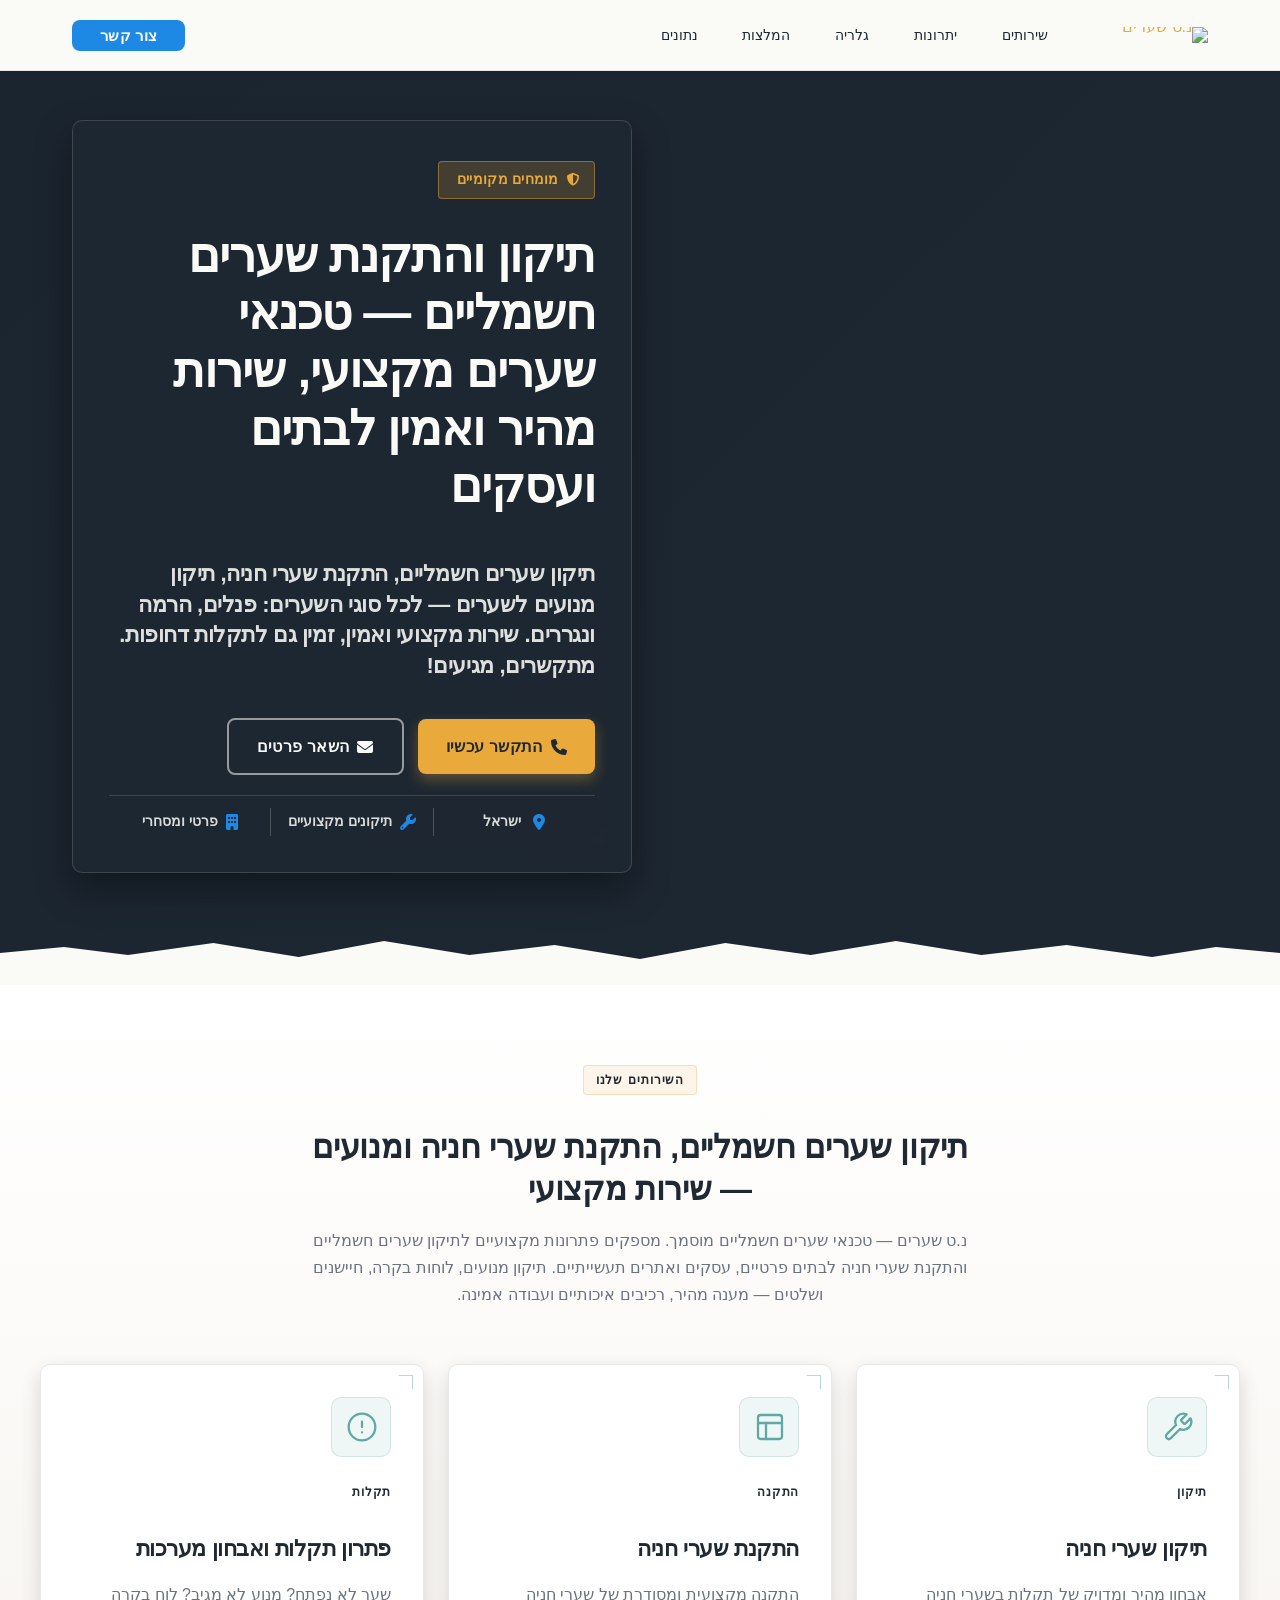
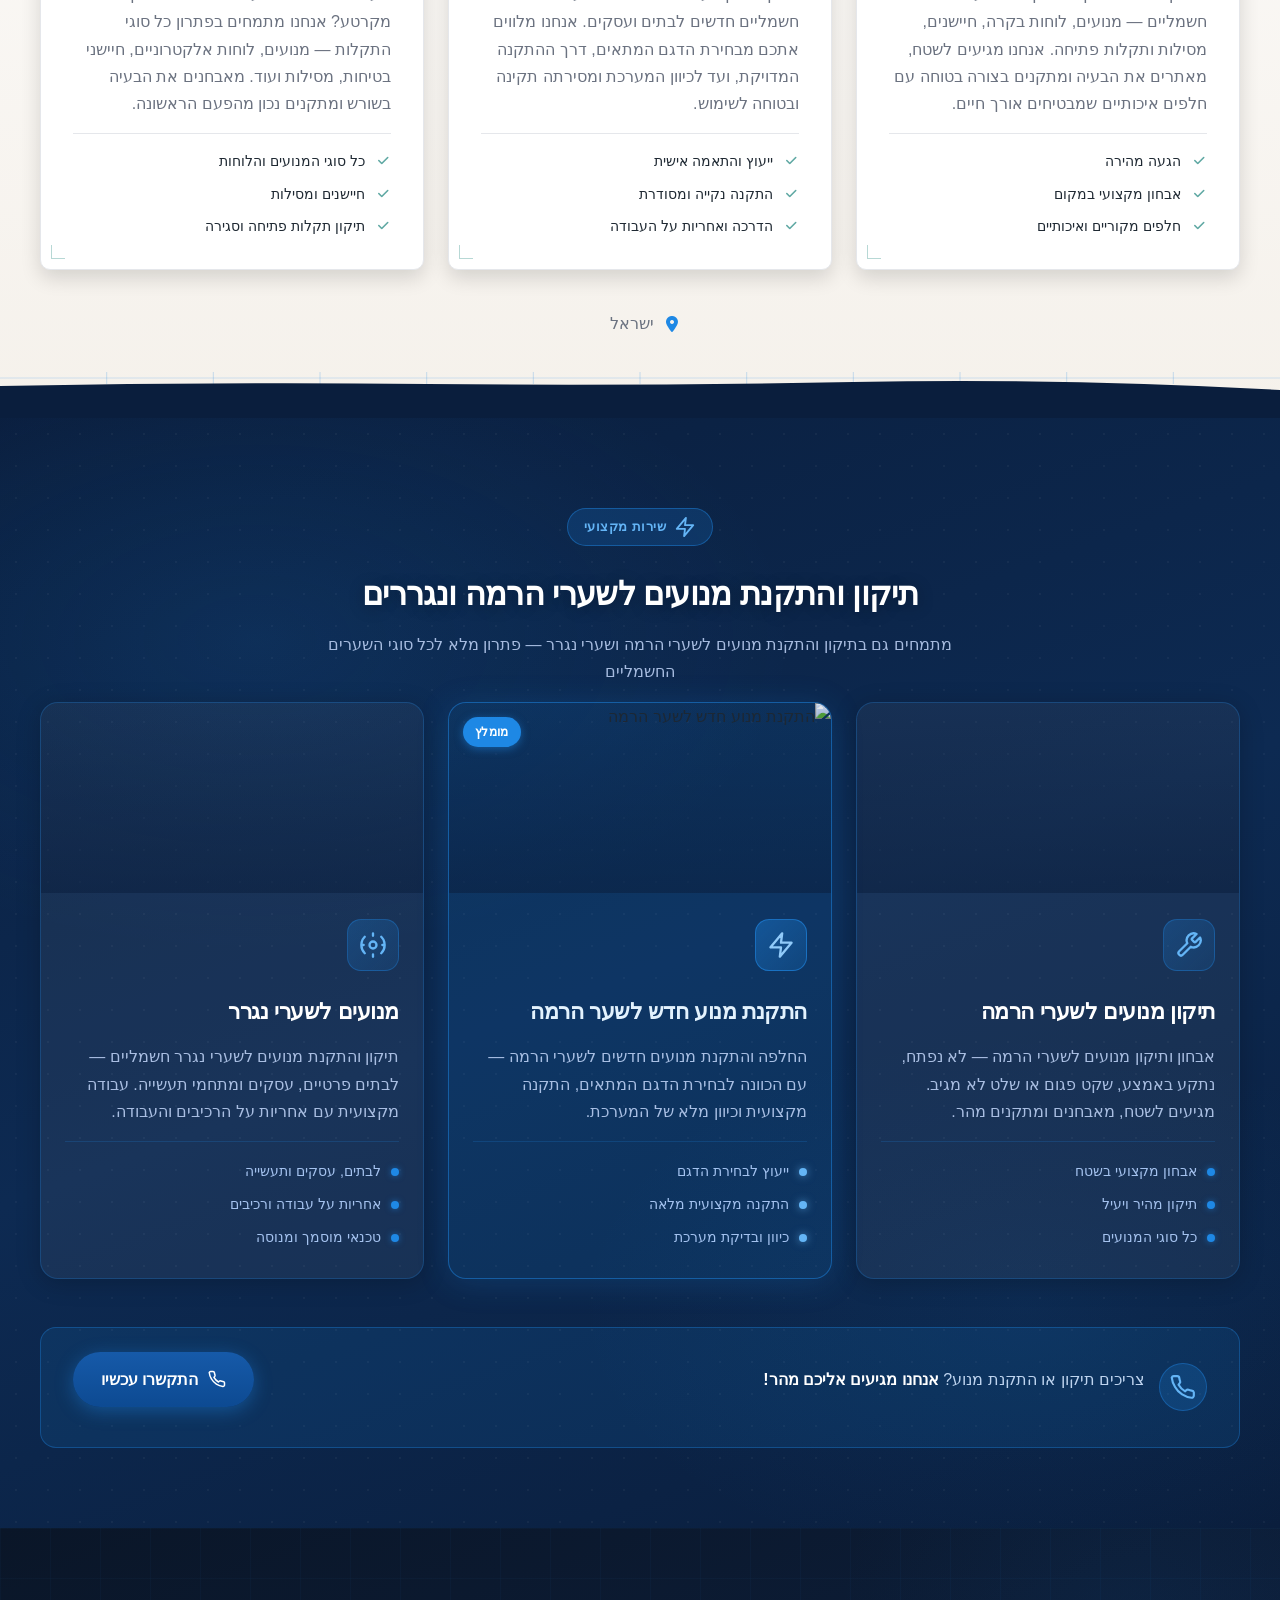
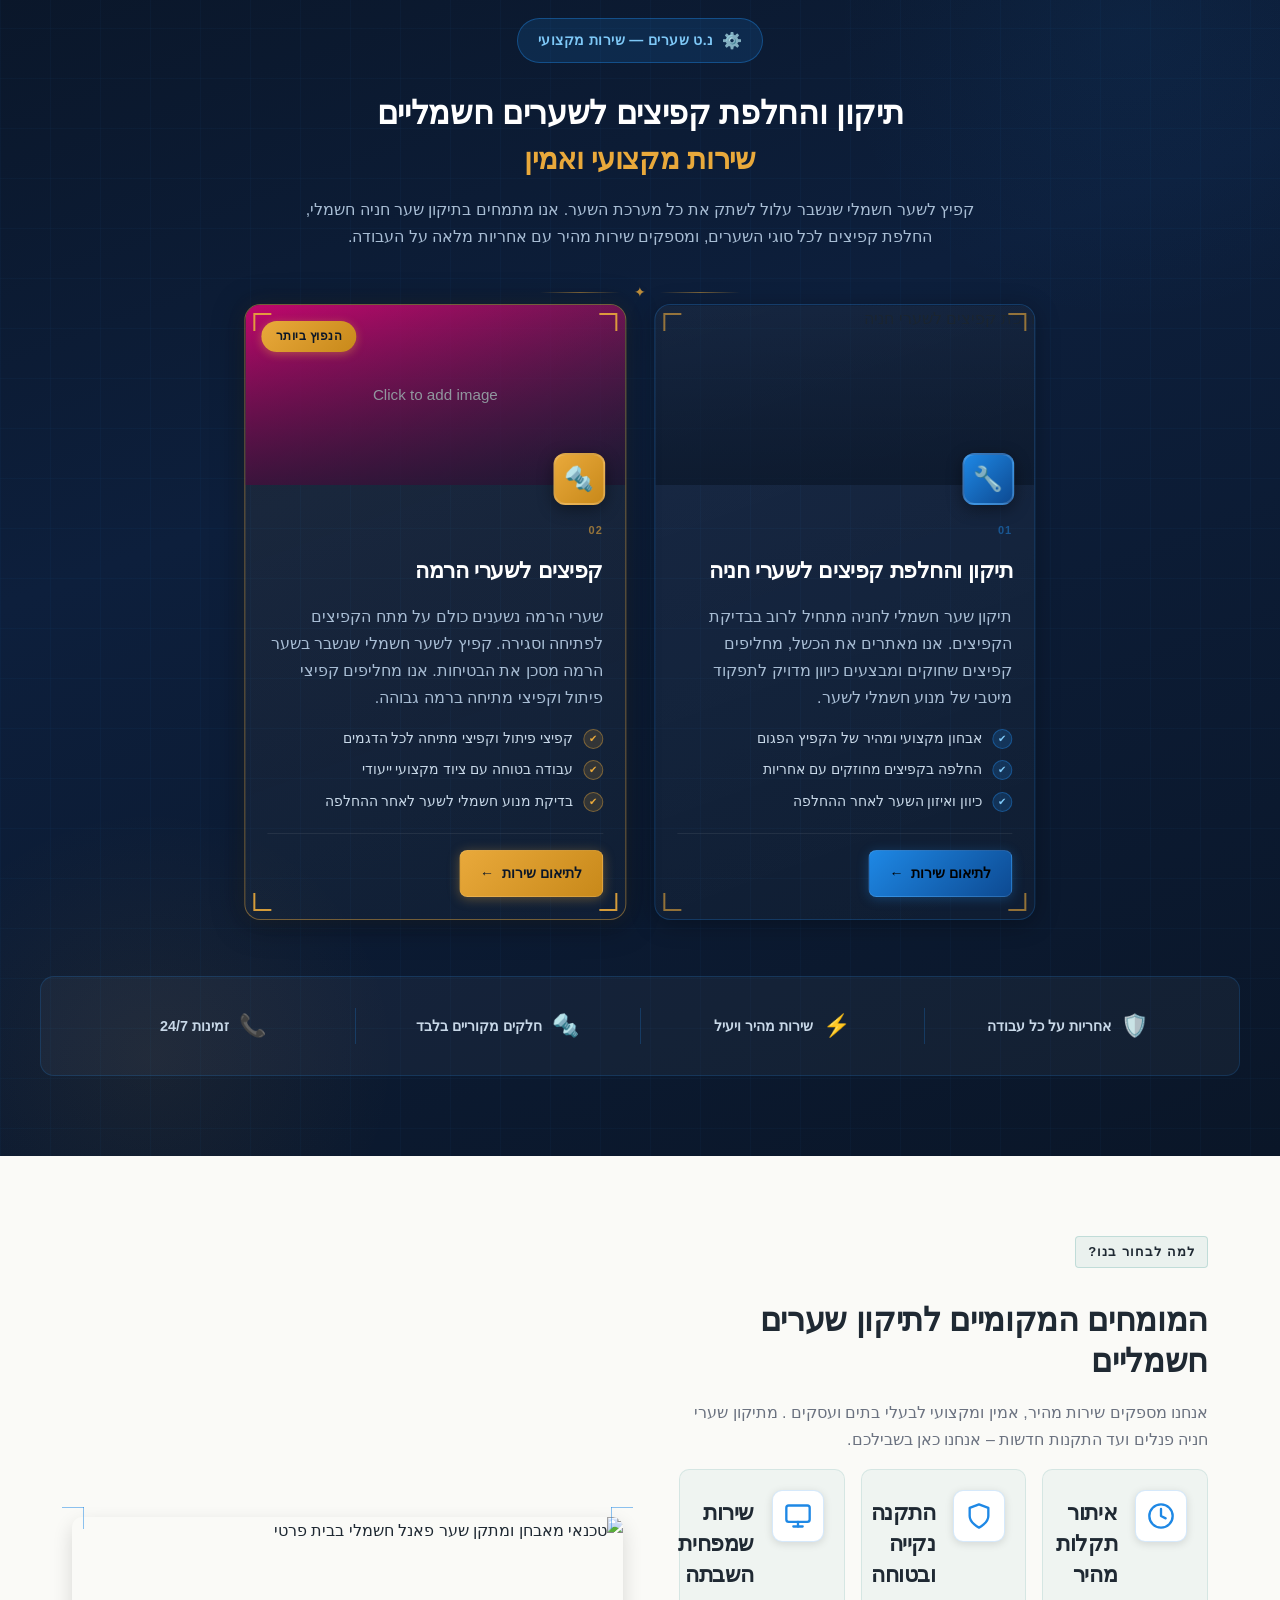
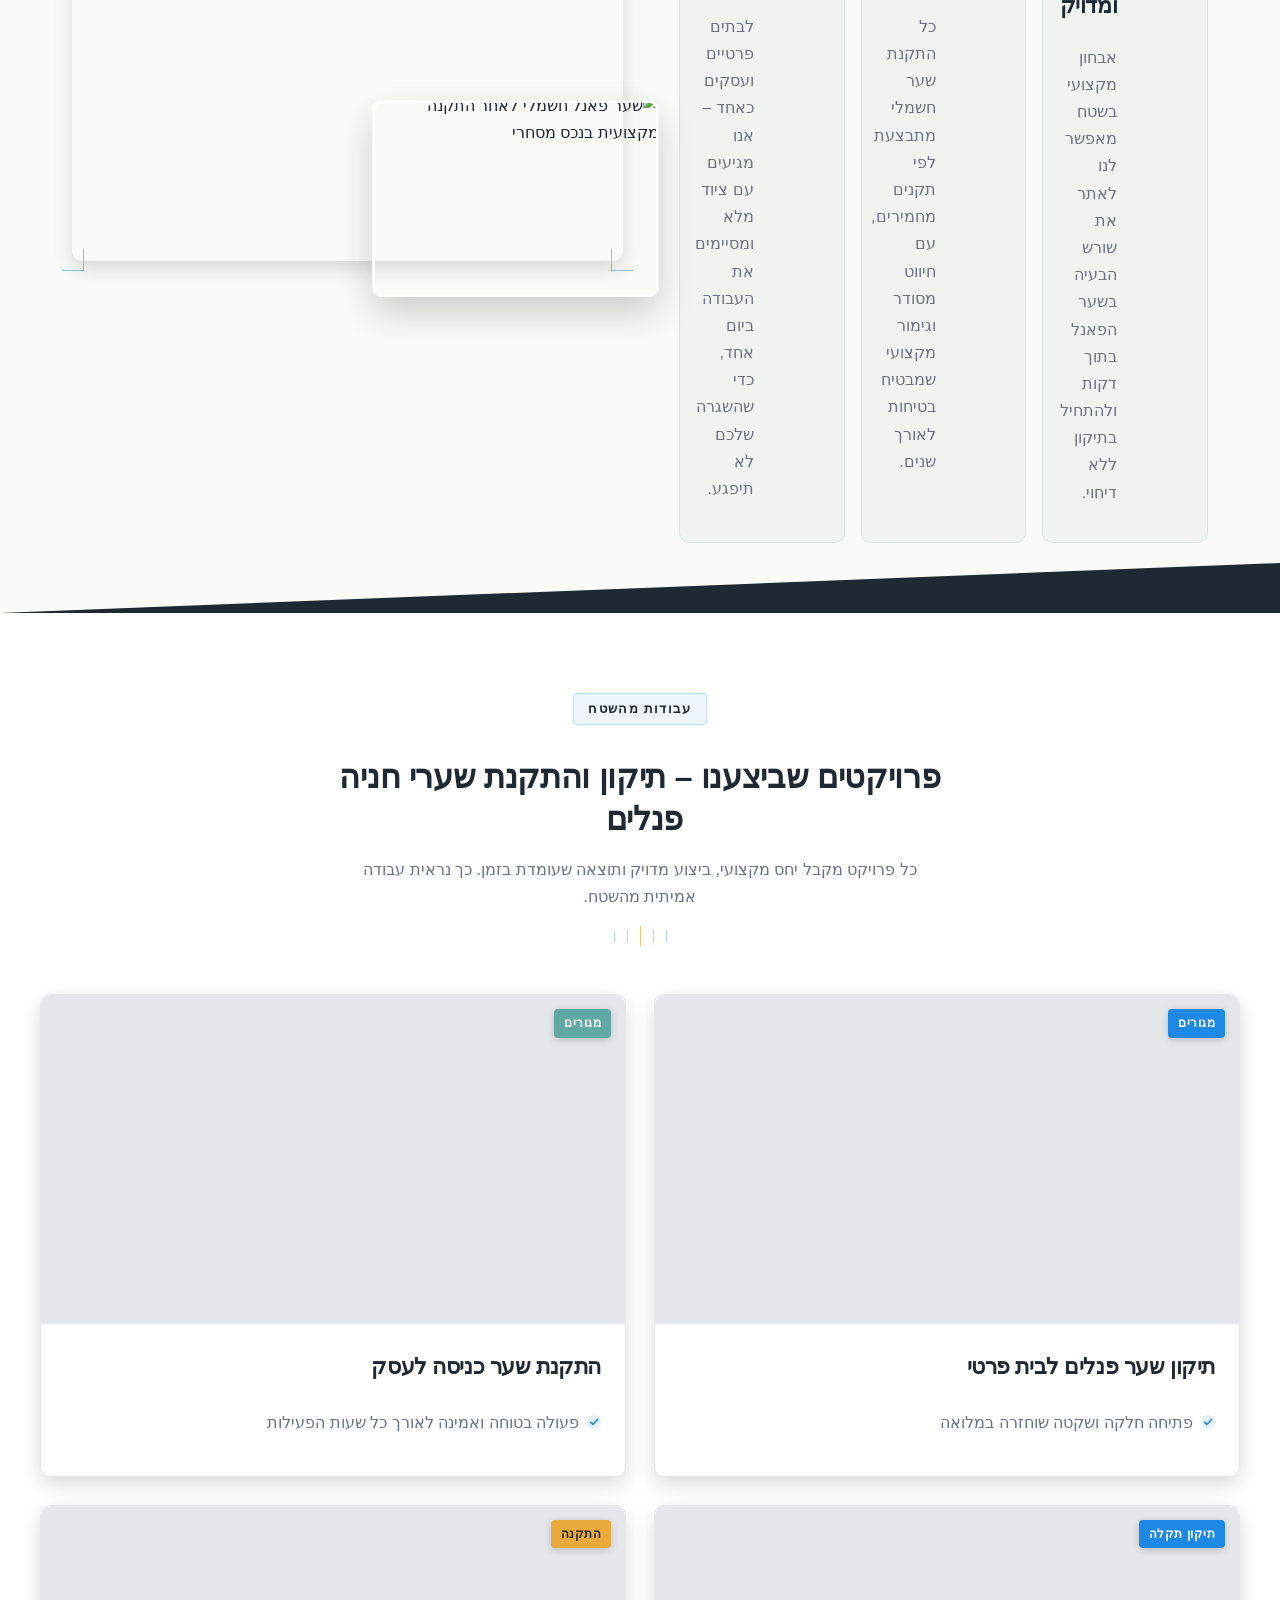
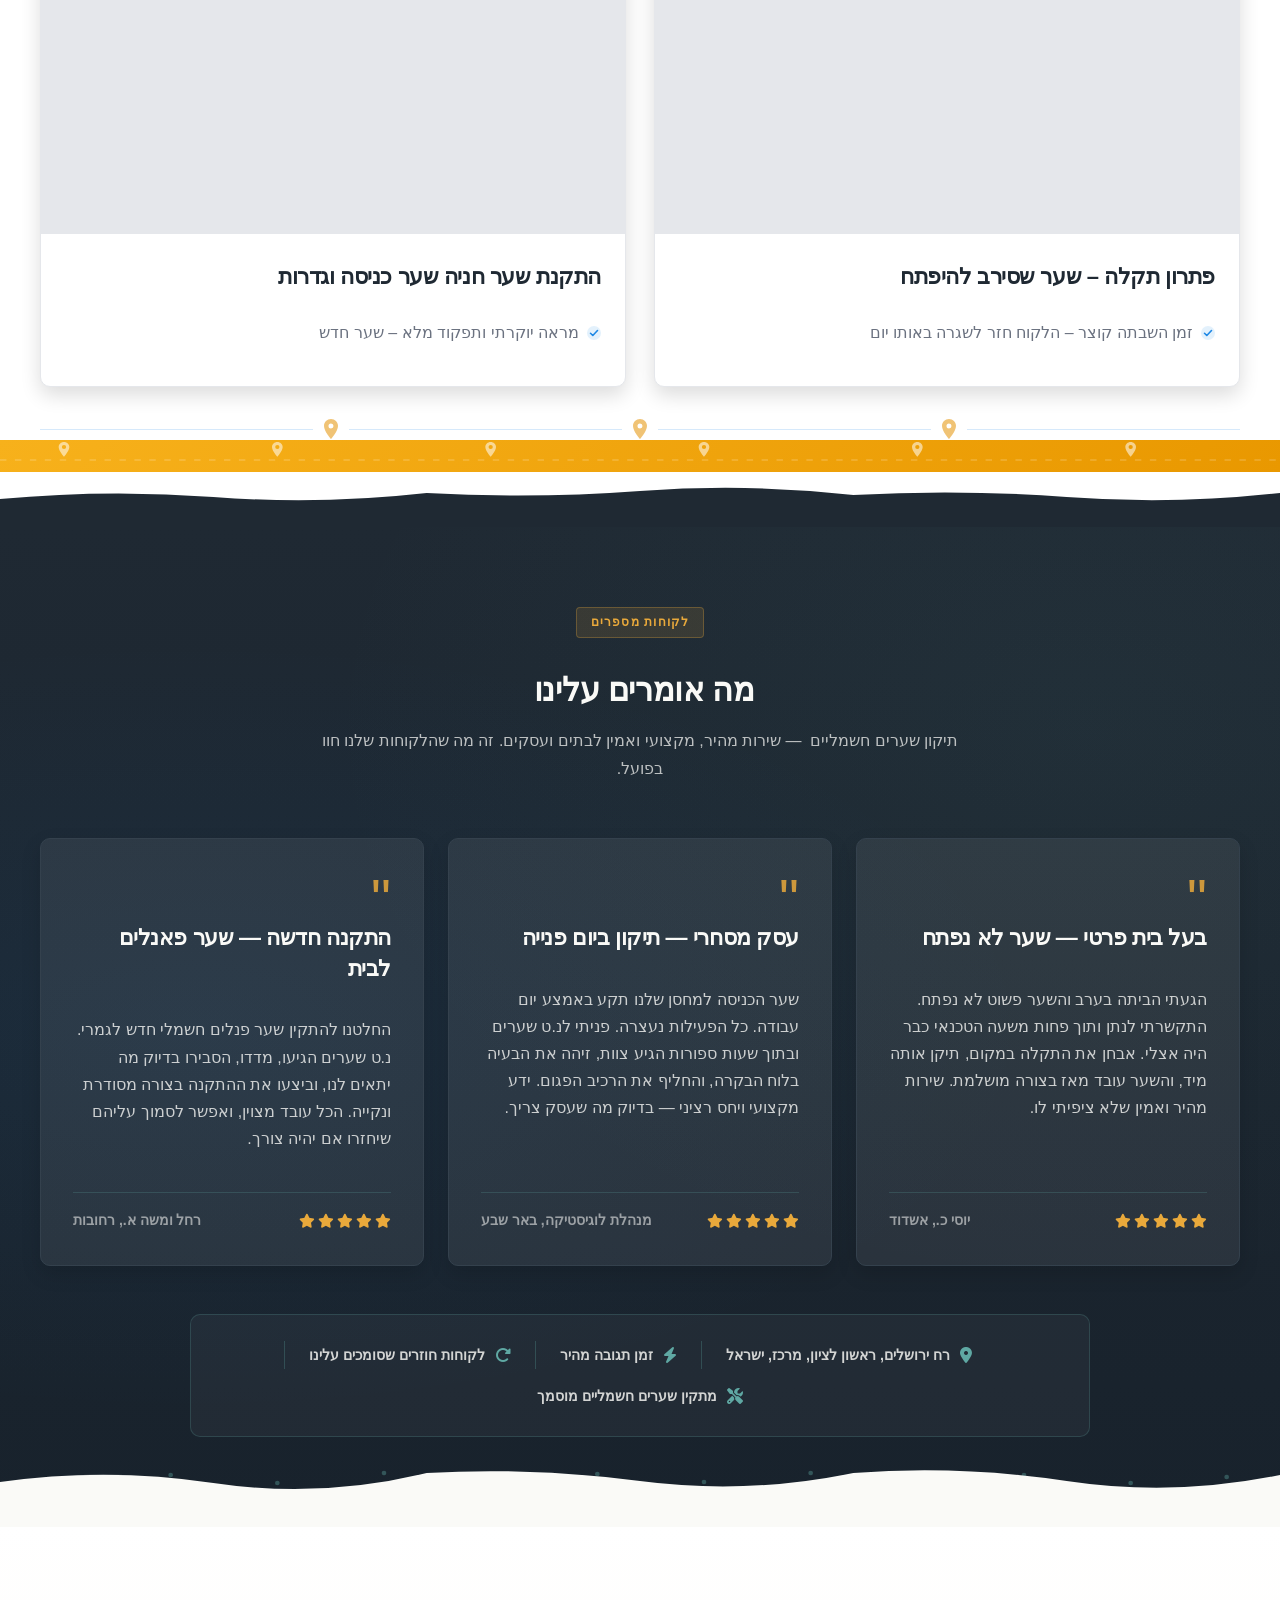
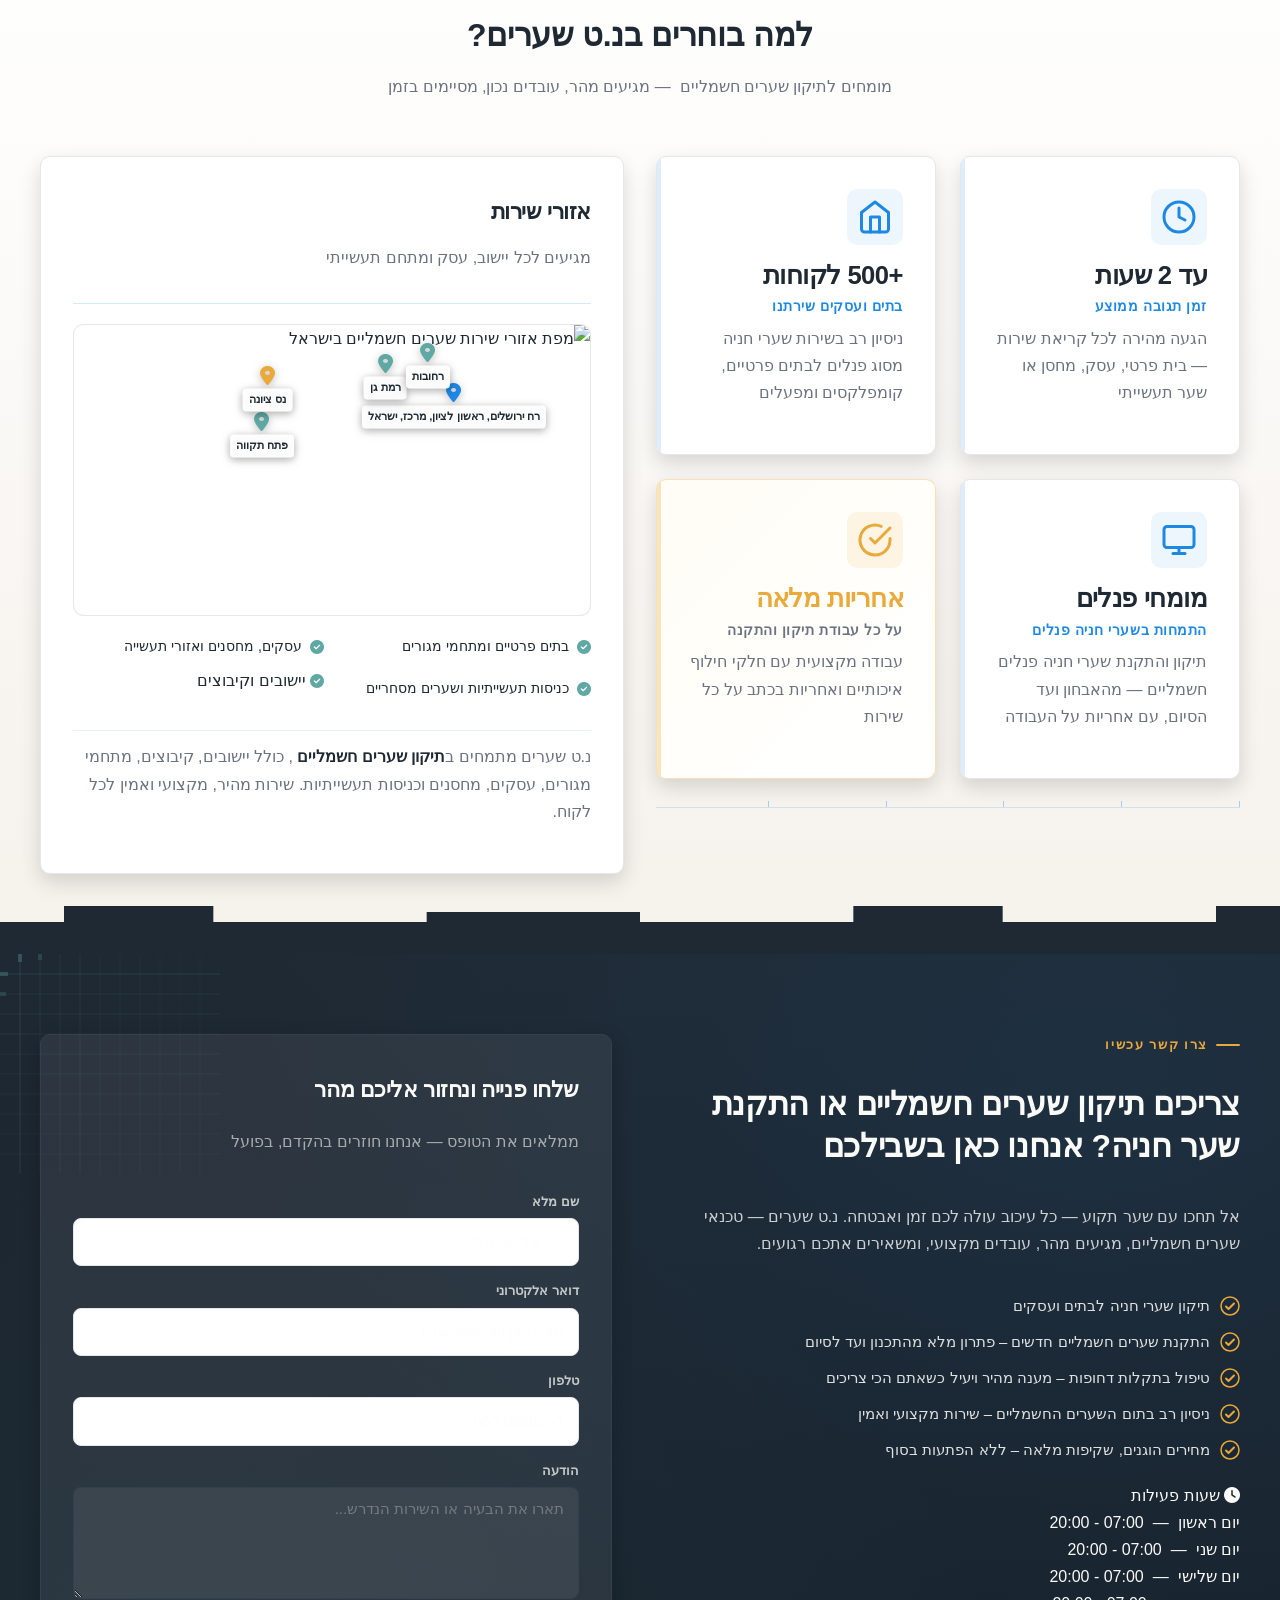
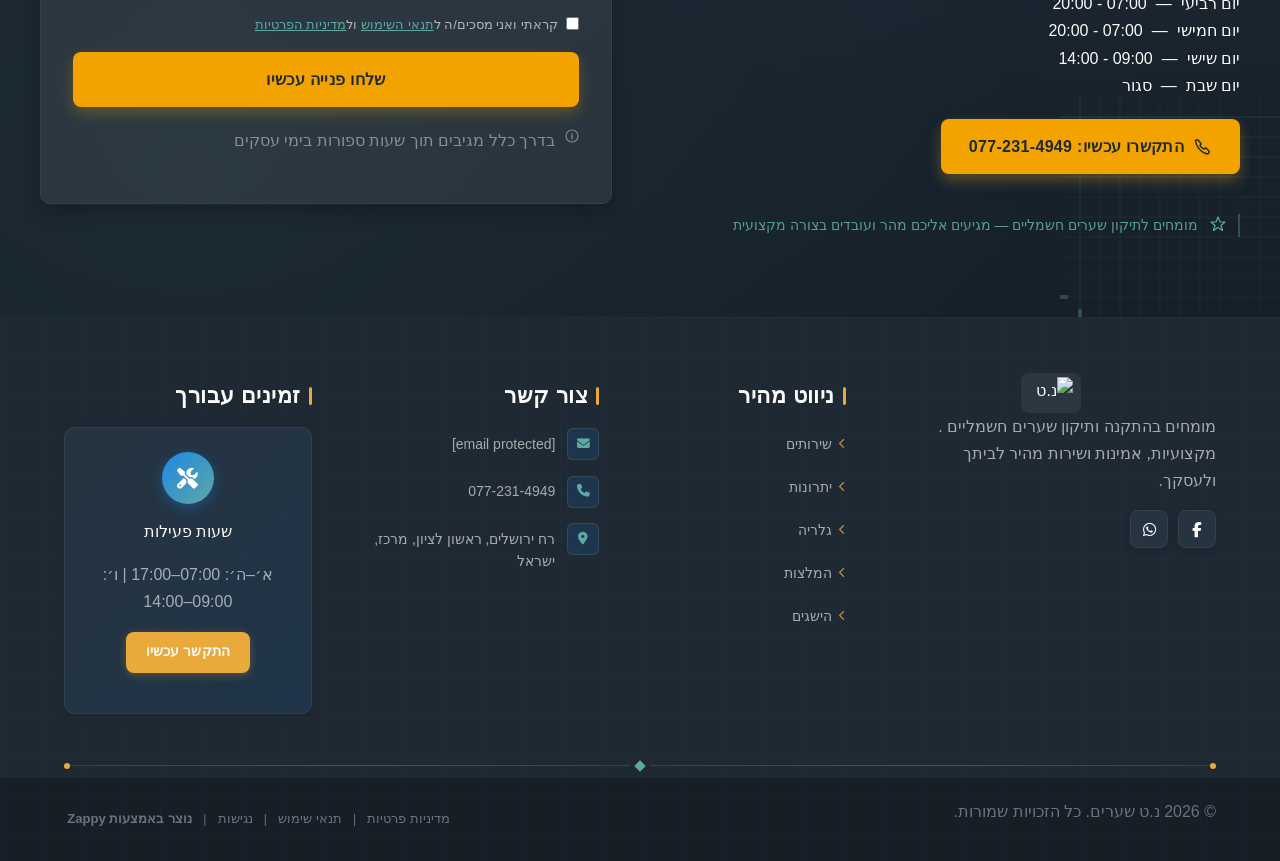
==== commit 60cf9395: "Incremental sync: 1 page(s) — update_image" ====
--- a/index.html
+++ b/index.html
@@ -824,14 +824,14 @@
       <!-- Amber trust chip -->
       <div class="index-hero-chip">
         <i class="fa-solid fa-shield-halved" data-element-type="icon" data-element-id="icon-1776511320652-4pfxj3vie" data-icon-type="fontawesome"></i>
-        <span >מומחים מקומיים&nbsp;</span>
+        <span style="">מומחים מקומיים&nbsp;</span>
       </div>
 
       <!-- Headline -->
-      <h1 class="index-hero-h1" >תיקון והתקנת שערים חשמליים — טכנאי שערים מקצועי, שירות מהיר ואמין לבתים ועסקים</h1>
+      <h1 class="index-hero-h1" style="">תיקון והתקנת שערים חשמליים — טכנאי שערים מקצועי, שירות מהיר ואמין לבתים ועסקים</h1>
 
       <!-- Subtitle -->
-      <h3 class="index-hero-subtitle" >תיקון שערים חשמליים, התקנת שערי חניה, תיקון מנועים לשערים — לכל סוגי השערים: פנלים, הרמה ונגררים. שירות מקצועי ואמין, זמין גם לתקלות דחופות. מתקשרים, מגיעים!</h3>
+      <h3 class="index-hero-subtitle" style="">תיקון שערים חשמליים, התקנת שערי חניה, תיקון מנועים לשערים — לכל סוגי השערים: פנלים, הרמה ונגררים. שירות מקצועי ואמין, זמין גם לתקלות דחופות. מתקשרים, מגיעים!</h3>
 
       <!-- CTA Buttons -->
       <div class="index-hero-ctas">
@@ -847,9 +847,9 @@
 
       <!-- Trust Row -->
       <div class="index-hero-trust">
-        <div class="index-hero-trust-item" >
+        <div class="index-hero-trust-item" style="">
           <i class="fa-solid fa-location-dot" data-element-type="icon" data-element-id="icon-1776511320652-fhukdvj5m" data-icon-type="fontawesome" style="cursor: pointer;"></i>
-          <span >&nbsp;ישראל</span>
+          <span style="">&nbsp;ישראל</span>
         </div>
         <div class="index-hero-trust-divider" aria-hidden="true"></div>
         <div class="index-hero-trust-item">
@@ -881,8 +881,8 @@
     <!-- Centered Intro Block -->
     <div class="index-services-intro">
       <p><span class="index-services-label" style="color: rgb(31, 41, 51) !important;">השירותים שלנו</span>
-      </p><h2 class="index-services-title" >תיקון שערים חשמליים, התקנת שערי חניה ומנועים — שירות מקצועי</h2>
-      <p class="index-services-subtitle" >נ.ט שערים — טכנאי שערים חשמליים מוסמך. מספקים פתרונות מקצועיים לתיקון שערים חשמליים והתקנת שערי חניה לבתים פרטיים, עסקים ואתרים תעשייתיים. תיקון מנועים, לוחות בקרה, חיישנים ושלטים — מענה מהיר, רכיבים איכותיים ועבודה אמינה.</p>
+      </p><h2 class="index-services-title" style="">תיקון שערים חשמליים, התקנת שערי חניה ומנועים — שירות מקצועי</h2>
+      <p class="index-services-subtitle" style="">נ.ט שערים — טכנאי שערים חשמליים מוסמך. מספקים פתרונות מקצועיים לתיקון שערים חשמליים והתקנת שערי חניה לבתים פרטיים, עסקים ואתרים תעשייתיים. תיקון מנועים, לוחות בקרה, חיישנים ושלטים — מענה מהיר, רכיבים איכותיים ועבודה אמינה.</p>
     </div>
 
     <!-- 3-Card Grid -->
@@ -898,10 +898,10 @@
           </svg>
         </div>
         <div class="index-services-card-body">
-          <p ><span class="index-services-card-tag" style="color: rgb(31, 41, 51) !important;">תיקון</span>
-          </p><h3 class="index-services-card-title" >תיקון שערי חניה</h3>
-          <p class="index-services-card-text" >אבחון מהיר ומדויק של תקלות בשערי חניה חשמליים — מנועים, לוחות בקרה, חיישנים, מסילות ותקלות פתיחה. אנחנו מגיעים לשטח, מאתרים את הבעיה ומתקנים בצורה בטוחה עם חלפים איכותיים שמבטיחים אורך חיים.</p>
-          <ul class="index-services-card-features" ><li><i class="fas fa-check" aria-hidden="true" data-element-type="icon" data-element-id="icon-1778489287212-6z37kv7hx" data-icon-type="fontawesome" style="pointer-events: auto; cursor: pointer;"></i><span>הגעה מהירה&nbsp;</span></li><li><i class="fas fa-check" aria-hidden="true" data-element-type="icon" data-element-id="icon-1778489287212-s31w5p50q" data-icon-type="fontawesome" style="pointer-events: auto; cursor: pointer;"></i><span>אבחון מקצועי במקום</span></li><li><i class="fas fa-check" aria-hidden="true" data-element-type="icon" data-element-id="icon-1778489287213-6u3hu6kh2" data-icon-type="fontawesome" style="pointer-events: auto; cursor: pointer;"></i><span>חלפים מקוריים ואיכותיים</span></li></ul>
+          <p style=""><span class="index-services-card-tag" style="color: rgb(31, 41, 51) !important;">תיקון</span>
+          </p><h3 class="index-services-card-title" style="">תיקון שערי חניה</h3>
+          <p class="index-services-card-text" style="">אבחון מהיר ומדויק של תקלות בשערי חניה חשמליים — מנועים, לוחות בקרה, חיישנים, מסילות ותקלות פתיחה. אנחנו מגיעים לשטח, מאתרים את הבעיה ומתקנים בצורה בטוחה עם חלפים איכותיים שמבטיחים אורך חיים.</p>
+          <ul class="index-services-card-features" style=""><li><i class="fas fa-check" aria-hidden="true" data-element-type="icon" data-element-id="icon-1778489287212-6z37kv7hx" data-icon-type="fontawesome" style="pointer-events: auto; cursor: pointer;"></i><span>הגעה מהירה&nbsp;</span></li><li><i class="fas fa-check" aria-hidden="true" data-element-type="icon" data-element-id="icon-1778489287212-s31w5p50q" data-icon-type="fontawesome" style="pointer-events: auto; cursor: pointer;"></i><span>אבחון מקצועי במקום</span></li><li><i class="fas fa-check" aria-hidden="true" data-element-type="icon" data-element-id="icon-1778489287213-6u3hu6kh2" data-icon-type="fontawesome" style="pointer-events: auto; cursor: pointer;"></i><span>חלפים מקוריים ואיכותיים</span></li></ul>
         </div>
       </article>
 
@@ -918,8 +918,8 @@
         </div>
         <div class="index-services-card-body">
           <p><span class="index-services-card-tag" style="color: rgb(31, 41, 51) !important;">התקנה</span>
-          </p><h3 class="index-services-card-title" >התקנת שערי חניה&nbsp;</h3>
-          <p class="index-services-card-text" >התקנה מקצועית ומסודרת של שערי חניה חשמליים חדשים לבתים ועסקים. אנחנו מלווים אתכם מבחירת הדגם המתאים, דרך ההתקנה המדויקת, ועד לכיוון המערכת ומסירתה תקינה ובטוחה לשימוש.</p>
+          </p><h3 class="index-services-card-title" style="">התקנת שערי חניה&nbsp;</h3>
+          <p class="index-services-card-text" style="">התקנה מקצועית ומסודרת של שערי חניה חשמליים חדשים לבתים ועסקים. אנחנו מלווים אתכם מבחירת הדגם המתאים, דרך ההתקנה המדויקת, ועד לכיוון המערכת ומסירתה תקינה ובטוחה לשימוש.</p>
           <ul class="index-services-card-features">
             <li><i class="fas fa-check" aria-hidden="true" data-element-type="icon" data-element-id="icon-1778489287213-rxowdp85k" data-icon-type="fontawesome" style="pointer-events: auto; cursor: pointer;"></i><span>ייעוץ והתאמה אישית</span></li>
             <li><i class="fas fa-check" aria-hidden="true" data-element-type="icon" data-element-id="icon-1778489287213-nn89uzgjb" data-icon-type="fontawesome" style="pointer-events: auto; cursor: pointer;"></i><span>התקנה נקייה ומסודרת</span></li>
@@ -954,7 +954,7 @@
     </div>
 
     <!-- Reassurance Line -->
-    <p class="index-services-reassurance" >
+    <p class="index-services-reassurance" style="">
       <i class="fas fa-map-marker-alt" aria-hidden="true" data-element-type="icon" data-element-id="icon-1778489287213-0optyqwqj" data-icon-type="fontawesome" style="cursor: pointer;"></i>&nbsp;ישראל<strong><br></strong>
     </p>
 
@@ -993,7 +993,7 @@
         </svg>
         שירות מקצועי
       </div>
-      <h2 class="motors-services-title" id="motors-section-title" >תיקון והתקנת מנועים לשערי הרמה ונגררים</h2>
+      <h2 class="motors-services-title" id="motors-section-title" style="">תיקון והתקנת מנועים לשערי הרמה ונגררים</h2>
       <p class="motors-services-subtitle">מתמחים גם בתיקון והתקנת מנועים לשערי הרמה ושערי נגרר — פתרון מלא לכל סוגי השערים החשמליים</p>
     </header>
 
@@ -1003,7 +1003,7 @@
       <!-- Card 1: תיקון מנועים לשערי הרמה -->
       <article class="motors-card" aria-label="תיקון מנועים לשערי הרמה" data-grid-item-index="0">
         <div class="motors-card-image-wrap">
-          <div data-zappy-zoom-wrapper="true" data-element-id="img-1780220893340-0gvq4hjvg" data-element-type="image" data-zappy-zoom-wrapper-width="382px" data-zappy-zoom-wrapper-height="190px" data-zappy-zoom-wrapper-width-mode="px" data-zappy-zoom-wrapper-align="center" style="position: relative !important; overflow: hidden !important; width: 382px !important; max-width: 100% !important; margin-left: auto !important; margin-right: auto !important; height: 190px !important; display: block !important; padding-bottom: 0px !important;" data-zappy-zoom-clip="true" data-zappy-wrapper-margins-applied="true" data-zappy-card-slot-fill="1"><img src="/assets/image-1780566092917-b7ura7.webp?v=1780566095360" alt="טכנאי מתקן מנוע לשער הרמה חשמלי" class="motors-card-img" data-placeholder="motors-repair-1" data-context="Professional technician repairing an electric garage door motor, close-up of hands working on motor mechanism, industrial tools visible, professional work environment" data-element-type="image" data-element-id="img-1780220893340-0gvq4hjvg" style="object-position: 50% 50% !important; margin: 0px !important; left: -5% !important; top: -12.200658% !important; width: 110% !important; height: 124.401316% !important; max-width: none !important; max-height: none !important; display: block !important; object-fit: cover !important; position: absolute !important" data-zappy-zoom="1.1" data-zappy-object-position="50% 50%" data-zappy-original-width="382" data-zappy-original-height="190"></div>
+          <div data-zappy-zoom-wrapper="true" data-element-id="img-1780220893340-0gvq4hjvg" data-element-type="image" data-zappy-zoom-wrapper-width="382px" data-zappy-zoom-wrapper-height="190px" data-zappy-zoom-wrapper-width-mode="px" data-zappy-zoom-wrapper-align="center" style="position: relative !important; overflow: hidden !important; width: 382px !important; max-width: 100% !important; margin-left: auto !important; margin-right: auto !important; height: 190px !important; display: block !important; padding-bottom: 0px !important;" data-zappy-zoom-clip="true" data-zappy-wrapper-margins-applied="true" data-zappy-card-slot-fill="1"><img src="/assets/image-1780566092917-b7ura7.webp?v=1780566095360" alt="טכנאי מתקן מנוע לשער הרמה חשמלי" class="motors-card-img" data-placeholder="motors-repair-1" data-context="Professional technician repairing an electric garage door motor, close-up of hands working on motor mechanism, industrial tools visible, professional work environment" data-zappy-editable-image="true" data-element-type="image" data-element-id="img-1780220893340-0gvq4hjvg" style="object-position: 50% 50% !important; margin: 0px !important; left: -5% !important; top: -12.200658% !important; width: 110% !important; height: 124.401316% !important; max-width: none !important; max-height: none !important; display: block !important; object-fit: cover !important; position: absolute !important" data-zappy-zoom="1.1" data-zappy-object-position="50% 50%" data-zappy-original-width="382" data-zappy-original-height="190"></div>
           <div class="motors-card-img-overlay" aria-hidden="true"></div>
         </div>
         <div class="motors-card-content">
@@ -1035,7 +1035,7 @@
       <article class="motors-card motors-card--featured" aria-label="התקנת מנוע חדש לשער הרמה" data-grid-item-index="1">
         <div class="motors-card-featured-badge" aria-label="שירות מומלץ">מומלץ</div>
         <div class="motors-card-image-wrap">
-          <div data-zappy-zoom-wrapper="true" data-element-id="img-1780220893340-qmrmqe75e" data-element-type="image" data-zappy-zoom-wrapper-width="382px" data-zappy-zoom-wrapper-height="190px" data-zappy-zoom-wrapper-width-mode="px" data-zappy-zoom-wrapper-align="center" style="position: relative !important; overflow: hidden !important; width: 382px !important; max-width: 100% !important; margin-left: auto !important; margin-right: auto !important; height: 190px !important; display: block !important; padding-bottom: 0px !important;" data-zappy-zoom-clip="true" data-zappy-wrapper-margins-applied="true" data-zappy-card-slot-fill="1"><img src="/assets/image-1780221032844-aaudwj.webp?v=1780221034928" alt="התקנת מנוע חדש לשער הרמה" class="motors-card-img" data-placeholder="motors-install-1" data-context="New electric gate motor installation on a modern garage door, technician mounting motor unit to ceiling rail, clean professional installation, residential garage" data-element-type="image" data-element-id="img-1780220893340-qmrmqe75e" style="object-position: 26% 0% !important; display: block; margin-top: 0px !important; margin-bottom: 0px !important; left: 0% !important; top: 0% !important; width: 100% !important; height: 140.631579% !important; max-width: none !important; max-height: none !important; object-fit: fill !important; position: absolute !important" data-zappy-zoom="0.9" data-zappy-original-width="382" data-zappy-original-height="190" data-zappy-object-position="26% 0%"></div>
+          <div data-zappy-zoom-wrapper="true" data-element-id="img-1780220893340-qmrmqe75e" data-element-type="image" data-zappy-zoom-wrapper-width="382px" data-zappy-zoom-wrapper-height="190px" data-zappy-zoom-wrapper-width-mode="px" data-zappy-zoom-wrapper-align="center" style="position: relative !important; overflow: hidden !important; width: 382px !important; max-width: 100% !important; margin-left: auto !important; margin-right: auto !important; height: 190px !important; display: block !important; padding-bottom: 0px !important;" data-zappy-zoom-clip="true" data-zappy-wrapper-margins-applied="true" data-zappy-card-slot-fill="1"><img src="/assets/image-1780221032844-aaudwj.webp?v=1780221034928" alt="התקנת מנוע חדש לשער הרמה" class="motors-card-img" data-placeholder="motors-install-1" data-context="New electric gate motor installation on a modern garage door, technician mounting motor unit to ceiling rail, clean professional installation, residential garage" data-zappy-editable-image="true" data-element-type="image" data-element-id="img-1780220893340-qmrmqe75e" style="object-position: 26% 0% !important; display: block; margin-top: 0px !important; margin-bottom: 0px !important; left: 0% !important; top: 0% !important; width: 100% !important; height: 140.631579% !important; max-width: none !important; max-height: none !important; object-fit: fill !important; position: absolute !important" data-zappy-zoom="0.9" data-zappy-original-width="382" data-zappy-original-height="190" data-zappy-object-position="26% 0%"></div>
           <div class="motors-card-img-overlay" aria-hidden="true"></div>
         </div>
         <div class="motors-card-content">
@@ -1066,7 +1066,7 @@
       <!-- Card 3: מנועים לשערי נגרר -->
       <article class="motors-card" aria-label="מנועים לשערי נגרר" data-grid-item-index="2">
         <div class="motors-card-image-wrap">
-          <input type="checkbox" id="zappy-lightbox-toggle-img-1780220893340-z6xdt6bu7" class="zappy-lightbox-toggle" data-zappy-image-lightbox="true"><label class="zappy-lightbox-trigger" for="zappy-lightbox-toggle-img-1780220893340-z6xdt6bu7" data-zappy-image-lightbox="true"><div data-zappy-zoom-wrapper="true" data-element-id="img-1780220893340-z6xdt6bu7" data-element-type="image" data-zappy-zoom-wrapper-width="382px" data-zappy-zoom-wrapper-height="190px" data-zappy-zoom-wrapper-width-mode="px" data-zappy-zoom-wrapper-align="right" style="cursor: pointer; position: relative !important; overflow: hidden !important; width: 382px !important; max-width: 100% !important; margin-left: auto !important; margin-right: 0px !important; height: 190px !important; display: block !important; padding-bottom: 0px !important;" data-zappy-zoom-clip="true" data-zappy-wrapper-margins-applied="true" data-zappy-card-slot-fill="1" data-zappy-click-action="expand"><img src="/assets/image-1780565994271-c9le7z.webp?v=1780565999238" alt="מנוע לשער נגרר חשמלי" class="motors-card-img" data-placeholder="motors-sliding-gate-1" data-context="Electric sliding gate motor installation at residential property entrance, automatic sliding gate with motor unit visible, professional installation, modern home driveway" data-element-type="image" data-element-id="img-1780220893340-z6xdt6bu7" style="object-position: 50% 33% !important; margin: 0px !important; left: -3% !important; top: -19.747113% !important; width: 106% !important; height: 159.839738% !important; max-width: none !important; max-height: none !important; display: block !important; object-fit: cover !important; position: absolute !important" data-zappy-zoom="1.06" data-zappy-original-width="382" data-zappy-original-height="190" data-zappy-object-position="50% 33%" data-zappy-click-action="expand" data-zappy-mobile-object-position="75% 42%" data-zappy-mobile-zoom="1.7"></div></label>
+          <input type="checkbox" id="zappy-lightbox-toggle-img-1780220893340-z6xdt6bu7" class="zappy-lightbox-toggle" data-zappy-image-lightbox="true"><label class="zappy-lightbox-trigger" for="zappy-lightbox-toggle-img-1780220893340-z6xdt6bu7" data-zappy-image-lightbox="true"><div data-zappy-zoom-wrapper="true" data-element-id="img-1780220893340-z6xdt6bu7" data-element-type="image" data-zappy-zoom-wrapper-width="382px" data-zappy-zoom-wrapper-height="190px" data-zappy-zoom-wrapper-width-mode="px" data-zappy-zoom-wrapper-align="right" style="cursor: pointer; position: relative !important; overflow: hidden !important; width: 382px !important; max-width: 100% !important; margin-left: auto !important; margin-right: 0px !important; height: 190px !important; display: block !important; padding-bottom: 0px !important;" data-zappy-zoom-clip="true" data-zappy-wrapper-margins-applied="true" data-zappy-card-slot-fill="1" data-zappy-click-action="expand"><img src="/assets/image-1780565994271-c9le7z.webp?v=1780565999238" alt="מנוע לשער נגרר חשמלי" class="motors-card-img" data-placeholder="motors-sliding-gate-1" data-context="Electric sliding gate motor installation at residential property entrance, automatic sliding gate with motor unit visible, professional installation, modern home driveway" data-zappy-editable-image="true" data-element-type="image" data-element-id="img-1780220893340-z6xdt6bu7" style="object-position: 50% 33% !important; margin: 0px !important; left: -3% !important; top: -19.747113% !important; width: 106% !important; height: 159.839738% !important; max-width: none !important; max-height: none !important; display: block !important; object-fit: cover !important; position: absolute !important" data-zappy-zoom="1.06" data-zappy-original-width="382" data-zappy-original-height="190" data-zappy-object-position="50% 33%" data-zappy-click-action="expand" data-zappy-mobile-object-position="75% 42%" data-zappy-mobile-zoom="1.7"></div></label>
           <div class="motors-card-img-overlay" aria-hidden="true"></div>
         </div>
         <div class="motors-card-content">
@@ -1118,7 +1118,7 @@
   </div>
 </section>
 
-<section class="nt-springs-section" aria-labelledby="nt-springs-heading">
+<section class="nt-springs-section" aria-labelledby="nt-springs-heading" id="zappy-section-3">
   <!-- Background decorative elements -->
   <div class="nt-springs-bg-decor" aria-hidden="true">
     <div class="nt-springs-bg-circle nt-springs-bg-circle--1"></div>
@@ -1149,17 +1149,17 @@
     </header>
 
     <!-- Cards Grid -->
-    <div class="nt-springs-grid" role="list">
+    <div class="nt-springs-grid zappy-preserve-css-grid" role="list" data-original-item-width="381" data-original-gap="28px" style="display: grid; --zappy-grid-cols: repeat(3, minmax(0, 1fr)); grid-template-columns: repeat(3, minmax(0, 1fr)); align-items: stretch !important;" data-zappy-explicit-columns="true">
 
       <!-- Card 1: Parking Gate Springs -->
-      <article class="nt-springs-card" role="listitem">
+      <article class="nt-springs-card" role="listitem" data-grid-item-index="0" style="">
         <div class="nt-springs-card-corner nt-springs-card-corner--tl" aria-hidden="true"></div>
         <div class="nt-springs-card-corner nt-springs-card-corner--tr" aria-hidden="true"></div>
         <div class="nt-springs-card-corner nt-springs-card-corner--bl" aria-hidden="true"></div>
         <div class="nt-springs-card-corner nt-springs-card-corner--br" aria-hidden="true"></div>
 
         <div class="nt-springs-card-image-wrap">
-          <img src="data:image/svg+xml,%3Csvg xmlns=%27http://www.w3.org/2000/svg%27 width=%27400%27 height=%27300%27%3E%3Cdefs%3E%3ClinearGradient id=%27grad%27 x1=%270%25%27 y1=%270%25%27 x2=%27100%25%27 y2=%27100%25%27%3E%3Cstop offset=%270%25%27 style=%27stop-color:%23FF0083;stop-opacity:1%27 /%3E%3Cstop offset=%27100%25%27 style=%27stop-color:%23FF008320;stop-opacity:1%27 /%3E%3C/linearGradient%3E%3C/defs%3E%3Crect width=%27100%25%27 height=%27100%25%27 fill=%27url(%23grad)%27/%3E%3Ctext x=%2750%25%27 y=%2750%25%27 font-family=%27Arial, sans-serif%27 font-size=%2716%27 fill=%27white%27 text-anchor=%27middle%27 dy=%27.3em%27 font-weight=%27500%27%3EClick%20to%20add%20image%3C/text%3E%3C/svg%3E" alt="תיקון והחלפת קפיצים לשערי חניה" class="nt-springs-card-image" data-placeholder="springs-parking-gate-1" data-context="Close-up professional repair of heavy-duty torsion springs on an electric parking gate, industrial setting, tools visible, blue lighting">
+          <div data-zappy-zoom-wrapper="true" data-element-id="img-1780567806961-7o3i8njw7" data-element-type="image" data-zappy-zoom-wrapper-width="379px" data-zappy-zoom-wrapper-height="180px" data-zappy-zoom-wrapper-width-mode="px" data-zappy-zoom-wrapper-align="center" style="position: relative !important; overflow: hidden !important; width: 379px !important; max-width: 100% !important; margin-left: auto !important; margin-right: auto !important; height: 180px !important; display: block !important; padding-bottom: 0px !important;" data-zappy-zoom-clip="true" data-zappy-wrapper-margins-applied="true" data-zappy-card-slot-fill="1"><img src="/assets/image-1780567898661-eq8h0t.webp?v=1780567901528" alt="תיקון והחלפת קפיצים לשערי חניה" class="nt-springs-card-image" data-placeholder="springs-parking-gate-1" data-context="Close-up professional repair of heavy-duty torsion springs on an electric parking gate, industrial setting, tools visible, blue lighting" data-zappy-editable-image="true" data-element-type="image" data-element-id="img-1780567806961-7o3i8njw7" style="object-position: 58% 58% !important; margin: 0px !important; left: -11.6% !important; top: -51.91% !important; width: 120% !important; height: 189.5% !important; max-width: none !important; max-height: none !important; display: block !important; object-fit: cover !important;" data-zappy-zoom="1.2" data-zappy-original-width="379.328125" data-zappy-original-height="180" data-zappy-object-position="58% 58%"></div>
           <div class="nt-springs-card-image-overlay" aria-hidden="true"></div>
         </div>
 
@@ -1188,7 +1188,7 @@
             </li>
           </ul>
           <div class="nt-springs-card-cta">
-            <a href="tel:*" class="nt-springs-cta-btn" aria-label="התקשר לתיקון קפיצים לשערי חניה">
+            <a href="tel:*" class="nt-springs-cta-btn" aria-label="התקשר לתיקון קפיצים לשערי חניה" data-element-type="button" data-element-id="btn-1780567806959-qzx8g5z6b" data-native-element="true">
               <span>לתיאום שירות</span>
               <span class="nt-springs-cta-arrow" aria-hidden="true">←</span>
             </a>
@@ -1197,7 +1197,7 @@
       </article>
 
       <!-- Card 2: Lift Gate Springs -->
-      <article class="nt-springs-card nt-springs-card--featured" role="listitem">
+      <article class="nt-springs-card nt-springs-card--featured" role="listitem" data-grid-item-index="1" style="">
         <div class="nt-springs-card-corner nt-springs-card-corner--tl" aria-hidden="true"></div>
         <div class="nt-springs-card-corner nt-springs-card-corner--tr" aria-hidden="true"></div>
         <div class="nt-springs-card-corner nt-springs-card-corner--bl" aria-hidden="true"></div>
@@ -1205,7 +1205,7 @@
         <div class="nt-springs-card-featured-badge" aria-label="הנפוץ ביותר">הנפוץ ביותר</div>
 
         <div class="nt-springs-card-image-wrap">
-          <img src="data:image/svg+xml,%3Csvg xmlns=%27http://www.w3.org/2000/svg%27 width=%27400%27 height=%27300%27%3E%3Cdefs%3E%3ClinearGradient id=%27grad%27 x1=%270%25%27 y1=%270%25%27 x2=%27100%25%27 y2=%27100%25%27%3E%3Cstop offset=%270%25%27 style=%27stop-color:%23FF0083;stop-opacity:1%27 /%3E%3Cstop offset=%27100%25%27 style=%27stop-color:%23FF008320;stop-opacity:1%27 /%3E%3C/linearGradient%3E%3C/defs%3E%3Crect width=%27100%25%27 height=%27100%25%27 fill=%27url(%23grad)%27/%3E%3Ctext x=%2750%25%27 y=%2750%25%27 font-family=%27Arial, sans-serif%27 font-size=%2716%27 fill=%27white%27 text-anchor=%27middle%27 dy=%27.3em%27 font-weight=%27500%27%3EClick%20to%20add%20image%3C/text%3E%3C/svg%3E" alt="קפיצים לשערי הרמה" class="nt-springs-card-image" data-placeholder="springs-lift-gate-2" data-context="Electric lift gate with visible spring mechanism, overhead garage door springs being installed by a technician, professional industrial repair">
+          <img src="data:image/svg+xml,%3Csvg xmlns=%27http://www.w3.org/2000/svg%27 width=%27400%27 height=%27300%27%3E%3Cdefs%3E%3ClinearGradient id=%27grad%27 x1=%270%25%27 y1=%270%25%27 x2=%27100%25%27 y2=%27100%25%27%3E%3Cstop offset=%270%25%27 style=%27stop-color:%23FF0083;stop-opacity:1%27 /%3E%3Cstop offset=%27100%25%27 style=%27stop-color:%23FF008320;stop-opacity:1%27 /%3E%3C/linearGradient%3E%3C/defs%3E%3Crect width=%27100%25%27 height=%27100%25%27 fill=%27url(%23grad)%27/%3E%3Ctext x=%2750%25%27 y=%2750%25%27 font-family=%27Arial, sans-serif%27 font-size=%2716%27 fill=%27white%27 text-anchor=%27middle%27 dy=%27.3em%27 font-weight=%27500%27%3EClick%20to%20add%20image%3C/text%3E%3C/svg%3E" alt="קפיצים לשערי הרמה" class="nt-springs-card-image" data-placeholder="springs-lift-gate-2" data-context="Electric lift gate with visible spring mechanism, overhead garage door springs being installed by a technician, professional industrial repair" data-zappy-editable-image="true" data-element-type="image" data-element-id="img-1780567806961-j5r6phupk" style="">
           <div class="nt-springs-card-image-overlay" aria-hidden="true"></div>
         </div>
 
@@ -1234,7 +1234,7 @@
             </li>
           </ul>
           <div class="nt-springs-card-cta">
-            <a href="tel:*" class="nt-springs-cta-btn" aria-label="התקשר לתיקון קפיצים לשערי הרמה">
+            <a href="tel:*" class="nt-springs-cta-btn" aria-label="התקשר לתיקון קפיצים לשערי הרמה" data-element-type="button" data-element-id="btn-1780567806959-s7jg3li20" data-native-element="true">
               <span>לתיאום שירות</span>
               <span class="nt-springs-cta-arrow" aria-hidden="true">←</span>
             </a>
@@ -1280,9 +1280,9 @@
 
     <!-- START (RIGHT) COLUMN: Content -->
     <div class="index-benefits-content">
-      <p ><span class="index-benefits-eyebrow" style="color: rgb(31, 41, 51) !important;">למה לבחור בנו?</span>
-      </p><h2 class="index-benefits-heading" >המומחים המקומיים לתיקון שערים חשמליים&nbsp;</h2>
-      <p class="index-benefits-intro" >אנחנו מספקים שירות מהיר, אמין ומקצועי לבעלי בתים ועסקים . מתיקון שערי חניה פנלים ועד התקנות חדשות – אנחנו כאן בשבילכם.</p>
+      <p style=""><span class="index-benefits-eyebrow" style="color: rgb(31, 41, 51) !important;">למה לבחור בנו?</span>
+      </p><h2 class="index-benefits-heading" style="">המומחים המקומיים לתיקון שערים חשמליים&nbsp;</h2>
+      <p class="index-benefits-intro" style="">אנחנו מספקים שירות מהיר, אמין ומקצועי לבעלי בתים ועסקים . מתיקון שערי חניה פנלים ועד התקנות חדשות – אנחנו כאן בשבילכם.</p>
 
       <ul class="index-benefits-list" style="display: grid; --zappy-grid-cols: repeat(3, minmax(0, 1fr)); grid-template-columns: repeat(3, minmax(0, 1fr));" data-zappy-explicit-columns="true">
 
@@ -1370,7 +1370,7 @@
     <!-- Section Header -->
     <div class="showcase-header">
       <p><span class="showcase-eyebrow" style="color: rgb(31, 41, 51) !important;">עבודות מהשטח</span>
-      </p><h2 class="showcase-title" >פרויקטים שביצענו – תיקון והתקנת שערי חניה פנלים&nbsp;</h2>
+      </p><h2 class="showcase-title" style="">פרויקטים שביצענו – תיקון והתקנת שערי חניה פנלים&nbsp;</h2>
       <p class="showcase-subtitle">כל פרויקט מקבל יחס מקצועי, ביצוע מדויק ותוצאה שעומדת בזמן. כך נראית עבודה אמיתית מהשטח.</p>
       <div class="showcase-divider-rule">
         <span class="tick"></span><span class="tick"></span><span class="tick"></span><span class="tick"></span><span class="tick"></span>
@@ -1387,7 +1387,7 @@
           <div class="project-badge">מגורים</div>
         </figure>
         <div class="showcase-card-body">
-          <h3 class="showcase-card-title" >תיקון שער פנלים לבית פרטי</h3>
+          <h3 class="showcase-card-title" style="">תיקון שער פנלים לבית פרטי</h3>
           <p class="showcase-card-result"><span class="result-icon"><svg data-element-type="icon" data-icon-type="svg" width="14" height="14" viewBox="0 0 14 14" fill="none" xmlns="http://www.w3.org/2000/svg" aria-hidden="true"><circle cx="7" cy="7" r="7" fill="#1E88E5" opacity="0.12"></circle><path d="M3.5 7.25L5.8 9.5L10.5 4.5" stroke="#1E88E5" stroke-width="1.6" stroke-linecap="round" stroke-linejoin="round"></path></svg></span>פתיחה חלקה ושקטה שוחזרה במלואה</p>
         </div>
       </article>
@@ -1396,7 +1396,7 @@
       <article class="showcase-card" data-grid-item-index="1" style="display: flex !important; flex-direction: column !important; justify-content: flex-start !important; align-items: stretch !important; align-self: stretch !important; height: 100% !important;">
         <figure class="showcase-figure">
           <div data-zappy-zoom-wrapper="true" data-element-id="img-1776512279764-yae614er1" data-element-type="image" data-zappy-zoom-wrapper-width="584px" data-zappy-zoom-wrapper-height="335px" data-zappy-zoom-wrapper-width-mode="px" style="position: relative !important; overflow: hidden !important; width: 584px !important; max-width: 100% !important; margin-left: auto !important; margin-right: auto !important; height: 335px !important; display: block !important;" data-zappy-zoom-clip="true" data-zappy-wrapper-margins-applied="true" data-zappy-zoom-wrapper-align="center"><img data-placeholder="index-showcase-image-2" data-context="A newly installed commercial panel gate at a business entrance in southern Israel — a large industrial-grade sliding panel gate at the entrance of a warehouse or small business yard, brand new, with a motor unit visible, clean concrete surroundings. Professional service photo style." width="600" height="400" src="/assets/site-index-showcase-image-2-1776514185972-njyyyg.webp?v=1776514187675" alt="התקנת שער פאנלים חדש לכניסה עסקית" data-element-type="image" data-element-id="img-1776512279764-yae614er1" style="display: block !important; object-fit: cover !important; object-position: 50% 33% !important; margin: 0px !important; left: -1% !important; top: -11.009194% !important; width: 102% !important; height: 133.361194% !important; max-width: none !important; max-height: none !important; position: absolute !important;" data-zappy-zoom="1.02" data-zappy-original-width="584" data-zappy-original-height="335" data-zappy-object-position="50% 33%"></div>
-          <div class="project-badge project-badge--commercial" >מגורים</div>
+          <div class="project-badge project-badge--commercial" style="">מגורים</div>
         </figure>
         <div class="showcase-card-body">
           <h3 class="showcase-card-title">התקנת שער כניסה לעסק</h3>
@@ -1412,7 +1412,7 @@
         </figure>
         <div class="showcase-card-body">
           <h3 class="showcase-card-title">פתרון תקלה – שער שסירב להיפתח</h3>
-          <p class="showcase-card-result" ><span class="result-icon"><svg data-element-type="icon" data-icon-type="svg" width="14" height="14" viewBox="0 0 14 14" fill="none" xmlns="http://www.w3.org/2000/svg" aria-hidden="true" style="cursor: pointer;"><circle cx="7" cy="7" r="7" fill="#1E88E5" opacity="0.12"></circle><path d="M3.5 7.25L5.8 9.5L10.5 4.5" stroke="#1E88E5" stroke-width="1.6" stroke-linecap="round" stroke-linejoin="round"></path></svg></span>זמן השבתה קוצר – הלקוח חזר לשגרה באותו יום</p>
+          <p class="showcase-card-result" style=""><span class="result-icon"><svg data-element-type="icon" data-icon-type="svg" width="14" height="14" viewBox="0 0 14 14" fill="none" xmlns="http://www.w3.org/2000/svg" aria-hidden="true" style="cursor: pointer;"><circle cx="7" cy="7" r="7" fill="#1E88E5" opacity="0.12"></circle><path d="M3.5 7.25L5.8 9.5L10.5 4.5" stroke="#1E88E5" stroke-width="1.6" stroke-linecap="round" stroke-linejoin="round"></path></svg></span>זמן השבתה קוצר – הלקוח חזר לשגרה באותו יום</p>
         </div>
       </article>
 
@@ -1420,11 +1420,11 @@
       <article class="showcase-card" data-grid-item-index="3">
         <figure class="showcase-figure">
           <div data-zappy-zoom-wrapper="true" data-element-id="img-1776512279764-ae6cwkwnh" data-element-type="image" data-zappy-zoom-wrapper-width="584px" data-zappy-zoom-wrapper-height="335px" data-zappy-zoom-wrapper-width-mode="px" style="position: relative !important; overflow: hidden !important; width: 584px !important; max-width: 100% !important; margin-left: auto !important; margin-right: auto !important; height: 335px !important; display: block !important;" data-zappy-zoom-clip="true" data-zappy-wrapper-margins-applied="true" data-zappy-zoom-wrapper-align="center"><img data-placeholder="index-showcase-image-4" data-context="A restored and repainted worn panel gate system at a home in the Negev or southern Israel — a before/after style photo showing a refreshed sliding panel gate, with clean panels, new hardware, and improved appearance. The gate looks like new after restoration work." width="600" height="400" src="/assets/site-index-showcase-image-4-1776513819106-4ol5p0.webp?v=1776513820851" alt="שיקום מערכת שער פאנלים בלויה לבית" data-element-type="image" data-element-id="img-1776512279764-ae6cwkwnh" style="object-position: 50% 33% !important; margin: 0px !important; left: -1% !important; top: -11.009194% !important; width: 102% !important; height: 133.361194% !important; max-width: none !important; max-height: none !important; display: block !important; object-fit: cover !important; position: absolute !important;" data-zappy-zoom="1.02" data-zappy-original-width="584" data-zappy-original-height="335" data-zappy-object-position="50% 33%"></div>
-          <div class="project-badge project-badge--restore" >התקנה</div>
+          <div class="project-badge project-badge--restore" style="">התקנה</div>
         </figure>
         <div class="showcase-card-body">
-          <h3 class="showcase-card-title" >התקנת שער חניה שער כניסה וגדרות</h3>
-          <p class="showcase-card-result" ><span class="result-icon"><svg data-element-type="icon" data-icon-type="svg" width="14" height="14" viewBox="0 0 14 14" fill="none" xmlns="http://www.w3.org/2000/svg" aria-hidden="true" style="cursor: pointer;"><circle cx="7" cy="7" r="7" fill="#1E88E5" opacity="0.12"></circle><path d="M3.5 7.25L5.8 9.5L10.5 4.5" stroke="#1E88E5" stroke-width="1.6" stroke-linecap="round" stroke-linejoin="round"></path></svg></span>מראה יוקרתי ותפקוד מלא – שער חדש</p>
+          <h3 class="showcase-card-title" style="">התקנת שער חניה שער כניסה וגדרות</h3>
+          <p class="showcase-card-result" style=""><span class="result-icon"><svg data-element-type="icon" data-icon-type="svg" width="14" height="14" viewBox="0 0 14 14" fill="none" xmlns="http://www.w3.org/2000/svg" aria-hidden="true" style="cursor: pointer;"><circle cx="7" cy="7" r="7" fill="#1E88E5" opacity="0.12"></circle><path d="M3.5 7.25L5.8 9.5L10.5 4.5" stroke="#1E88E5" stroke-width="1.6" stroke-linecap="round" stroke-linejoin="round"></path></svg></span>מראה יוקרתי ותפקוד מלא – שער חדש</p>
         </div>
       </article>
 
@@ -1476,8 +1476,8 @@
     <!-- Intro Block -->
     <div class="index-testimonials-intro">
       <p><span class="index-testimonials-label">לקוחות מספרים</span>
-      </p><h2 class="index-testimonials-title" >מה אומרים עלינו&nbsp;</h2>
-      <p class="index-testimonials-subtitle" >תיקון שערים חשמליים &nbsp;— שירות מהיר, מקצועי ואמין לבתים ועסקים. זה מה שהלקוחות שלנו חוו בפועל.</p>
+      </p><h2 class="index-testimonials-title" style="">מה אומרים עלינו&nbsp;</h2>
+      <p class="index-testimonials-subtitle" style="">תיקון שערים חשמליים &nbsp;— שירות מהיר, מקצועי ואמין לבתים ועסקים. זה מה שהלקוחות שלנו חוו בפועל.</p>
     </div>
 
     <!-- Quote Cards -->
@@ -1487,7 +1487,7 @@
       <article class="index-testimonials-card" data-grid-item-index="0">
         <div class="index-testimonials-quote-mark">"</div>
         <h3 class="index-testimonials-card-title">בעל בית פרטי — שער לא נפתח</h3>
-        <p class="index-testimonials-card-text" >הגעתי הביתה בערב והשער פשוט לא נפתח. התקשרתי לנתן ותוך פחות משעה הטכנאי כבר היה אצלי. אבחן את התקלה במקום, תיקן אותה מיד, והשער עובד מאז בצורה מושלמת. שירות מהיר ואמין שלא ציפיתי לו.</p>
+        <p class="index-testimonials-card-text" style="">הגעתי הביתה בערב והשער פשוט לא נפתח. התקשרתי לנתן ותוך פחות משעה הטכנאי כבר היה אצלי. אבחן את התקלה במקום, תיקן אותה מיד, והשער עובד מאז בצורה מושלמת. שירות מהיר ואמין שלא ציפיתי לו.</p>
         <footer class="index-testimonials-card-footer">
           <div class="index-testimonials-stars">
             <i class="fas fa-star" data-element-type="icon" data-element-id="icon-1778489669122-9xm5xvc80" data-icon-type="fontawesome" style="pointer-events: auto; cursor: pointer;"></i><i class="fas fa-star" data-element-type="icon" data-element-id="icon-1778489669123-2o4o1myjm" data-icon-type="fontawesome" style="pointer-events: auto; cursor: pointer;"></i><i class="fas fa-star" data-element-type="icon" data-element-id="icon-1778489669123-3tulnutcg" data-icon-type="fontawesome" style="pointer-events: auto; cursor: pointer;"></i><i class="fas fa-star" data-element-type="icon" data-element-id="icon-1778489669123-vevdtknms" data-icon-type="fontawesome" style="pointer-events: auto; cursor: pointer;"></i><i class="fas fa-star" data-element-type="icon" data-element-id="icon-1778489669123-u49oz5jza" data-icon-type="fontawesome" style="pointer-events: auto; cursor: pointer;"></i>
@@ -1500,7 +1500,7 @@
       <article class="index-testimonials-card" data-grid-item-index="1">
         <div class="index-testimonials-quote-mark">"</div>
         <h3 class="index-testimonials-card-title">עסק מסחרי — תיקון ביום פנייה</h3>
-        <p class="index-testimonials-card-text" >שער הכניסה למחסן שלנו תקע באמצע יום עבודה. כל הפעילות נעצרה. פניתי לנ.ט שערים ובתוך שעות ספורות הגיע צוות, זיהה את הבעיה בלוח הבקרה, והחליף את הרכיב הפגום. ידע מקצועי ויחס רציני — בדיוק מה שעסק צריך.</p>
+        <p class="index-testimonials-card-text" style="">שער הכניסה למחסן שלנו תקע באמצע יום עבודה. כל הפעילות נעצרה. פניתי לנ.ט שערים ובתוך שעות ספורות הגיע צוות, זיהה את הבעיה בלוח הבקרה, והחליף את הרכיב הפגום. ידע מקצועי ויחס רציני — בדיוק מה שעסק צריך.</p>
         <footer class="index-testimonials-card-footer">
           <div class="index-testimonials-stars">
             <i class="fas fa-star" data-element-type="icon" data-element-id="icon-1778489669123-aoz62qsoy" data-icon-type="fontawesome" style="pointer-events: auto; cursor: pointer;"></i><i class="fas fa-star" data-element-type="icon" data-element-id="icon-1778489669123-hvuz8hch5" data-icon-type="fontawesome" style="pointer-events: auto; cursor: pointer;"></i><i class="fas fa-star" data-element-type="icon" data-element-id="icon-1778489669123-rk37a9m1h" data-icon-type="fontawesome" style="pointer-events: auto; cursor: pointer;"></i><i class="fas fa-star" data-element-type="icon" data-element-id="icon-1778489669123-0cxlsayq5" data-icon-type="fontawesome" style="pointer-events: auto; cursor: pointer;"></i><i class="fas fa-star" data-element-type="icon" data-element-id="icon-1778489669123-ty16kwisv" data-icon-type="fontawesome" style="pointer-events: auto; cursor: pointer;"></i>
@@ -1513,7 +1513,7 @@
       <article class="index-testimonials-card" data-grid-item-index="2">
         <div class="index-testimonials-quote-mark">"</div>
         <h3 class="index-testimonials-card-title">התקנה חדשה — שער פאנלים לבית</h3>
-        <p class="index-testimonials-card-text" >החלטנו להתקין שער פנלים חשמלי חדש לגמרי. נ.ט שערים הגיעו, מדדו, הסבירו בדיוק מה יתאים לנו, וביצעו את ההתקנה בצורה מסודרת ונקייה. הכל עובד מצוין, ואפשר לסמוך עליהם שיחזרו אם יהיה צורך.</p>
+        <p class="index-testimonials-card-text" style="">החלטנו להתקין שער פנלים חשמלי חדש לגמרי. נ.ט שערים הגיעו, מדדו, הסבירו בדיוק מה יתאים לנו, וביצעו את ההתקנה בצורה מסודרת ונקייה. הכל עובד מצוין, ואפשר לסמוך עליהם שיחזרו אם יהיה צורך.</p>
         <footer class="index-testimonials-card-footer">
           <div class="index-testimonials-stars">
             <i class="fas fa-star" data-element-type="icon" data-element-id="icon-1778489669123-sgdgcy4e6" data-icon-type="fontawesome" style="pointer-events: auto; cursor: pointer;"></i><i class="fas fa-star" data-element-type="icon" data-element-id="icon-1778489669123-2d7avxt33" data-icon-type="fontawesome" style="pointer-events: auto; cursor: pointer;"></i><i class="fas fa-star" data-element-type="icon" data-element-id="icon-1778489669123-blmovss50" data-icon-type="fontawesome" style="pointer-events: auto; cursor: pointer;"></i><i class="fas fa-star" data-element-type="icon" data-element-id="icon-1778489669123-lnovgxxl5" data-icon-type="fontawesome" style="pointer-events: auto; cursor: pointer;"></i><i class="fas fa-star" data-element-type="icon" data-element-id="icon-1778489669123-e7geh81qh" data-icon-type="fontawesome" style="pointer-events: auto; cursor: pointer;"></i>
@@ -1528,7 +1528,7 @@
     <div class="index-testimonials-trust-row">
       <div class="index-testimonials-trust-item">
         <i class="fas fa-map-marker-alt index-testimonials-trust-icon" data-element-type="icon" data-element-id="icon-1778489669123-o2gyn2mib" data-icon-type="fontawesome"></i>
-        <span >רח ירושלים, ראשון לציון, מרכז, ישראל</span>
+        <span style="">רח ירושלים, ראשון לציון, מרכז, ישראל</span>
       </div>
       <div class="index-testimonials-trust-divider" aria-hidden="true"></div>
       <div class="index-testimonials-trust-item">
@@ -1577,8 +1577,8 @@
 
     <!-- Section Header -->
     <div class="index-stats-header">
-      <h2 class="index-stats-title" >למה בוחרים ב<span class="index-stats-accent" style="color: rgb(31, 41, 51) !important;">נ.ט שערים</span>?</h2>
-      <p class="index-stats-subtitle" >מומחים לתיקון שערים חשמליים &nbsp;— מגיעים מהר, עובדים נכון, מסיימים בזמן</p>
+      <h2 class="index-stats-title" style="">למה בוחרים ב<span class="index-stats-accent" style="color: rgb(31, 41, 51) !important;">נ.ט שערים</span>?</h2>
+      <p class="index-stats-subtitle" style="">מומחים לתיקון שערים חשמליים &nbsp;— מגיעים מהר, עובדים נכון, מסיימים בזמן</p>
     </div>
 
     <!-- Main Two-Zone Layout -->
@@ -1593,8 +1593,8 @@
           </div>
           <div class="index-stats-card-content">
             <div class="index-stats-number">עד 2 שעות</div>
-            <div class="index-stats-label" >זמן תגובה ממוצע</div>
-            <p class="index-stats-desc" >הגעה מהירה לכל קריאת שירות — בית פרטי, עסק, מחסן או שער תעשייתי</p>
+            <div class="index-stats-label" style="">זמן תגובה ממוצע</div>
+            <p class="index-stats-desc" style="">הגעה מהירה לכל קריאת שירות — בית פרטי, עסק, מחסן או שער תעשייתי</p>
           </div>
         </article>
 
@@ -1605,7 +1605,7 @@
           <div class="index-stats-card-content">
             <div class="index-stats-number">+500 לקוחות</div>
             <div class="index-stats-label">בתים ועסקים שירתנו</div>
-            <p class="index-stats-desc" >ניסיון רב בשירות שערי חניה מסוג פנלים לבתים פרטיים, קומפלקסים ומפעלים</p>
+            <p class="index-stats-desc" style="">ניסיון רב בשירות שערי חניה מסוג פנלים לבתים פרטיים, קומפלקסים ומפעלים</p>
           </div>
         </article>
 
@@ -1614,9 +1614,9 @@
             <svg data-element-type="icon" data-icon-type="svg" xmlns="http://www.w3.org/2000/svg" width="36" height="36" viewBox="0 0 24 24" fill="none" stroke="currentColor" stroke-width="2" stroke-linecap="round" stroke-linejoin="round" aria-hidden="true"><rect x="2" y="3" width="20" height="14" rx="2" ry="2"></rect><line x1="8" y1="21" x2="16" y2="21"></line><line x1="12" y1="17" x2="12" y2="21"></line></svg>
           </div>
           <div class="index-stats-card-content">
-            <div class="index-stats-number" >מומחי פנלים</div>
-            <div class="index-stats-label" >התמחות בשערי חניה פנלים</div>
-            <p class="index-stats-desc" >תיקון והתקנת שערי חניה פנלים חשמליים — מהאבחון ועד הסיום, עם אחריות על העבודה</p>
+            <div class="index-stats-number" style="">מומחי פנלים</div>
+            <div class="index-stats-label" style="">התמחות בשערי חניה פנלים</div>
+            <p class="index-stats-desc" style="">תיקון והתקנת שערי חניה פנלים חשמליים — מהאבחון ועד הסיום, עם אחריות על העבודה</p>
           </div>
         </article>
 
@@ -1642,16 +1642,16 @@
       <aside class="index-stats-map-panel">
         <div class="index-stats-map-header">
           <h3 class="index-stats-map-title" style="max-width: 65ch; margin-left: auto; margin-right: auto;" data-zappy-text-width="readable">אזורי שירות&nbsp;</h3>
-          <p class="index-stats-map-subtitle" >מגיעים לכל יישוב, עסק ומתחם תעשייתי&nbsp;</p>
+          <p class="index-stats-map-subtitle" style="">מגיעים לכל יישוב, עסק ומתחם תעשייתי&nbsp;</p>
         </div>
 
         <div class="index-stats-map-image-wrap" style="text-align: right;">
-          <img data-placeholder="index-stats-image-1" data-context="A clean illustrated map of southern Israel (Negev region) highlighting service coverage areas with pin markers. The map uses a muted teal and navy color scheme with one amber/golden highlighted region marking the main service area. Shows cities like Beer Sheva, Arad, Dimona, Eilat, Sderot, Netivot, Ofakim. The style is professional and technical, like a blueprint or service coverage map. White background with subtle grid lines." width="600" height="400" src="/assets/site-index-stats-image-1-1779131288734-jrwjvq.webp?v=1779131288734" alt="מפת אזורי שירות שערים חשמליים בישראל" class="index-stats-map-img" data-element-type="image" data-element-id="img-1776511320668-klufacsz2" >
+          <img data-placeholder="index-stats-image-1" data-context="A clean illustrated map of southern Israel (Negev region) highlighting service coverage areas with pin markers. The map uses a muted teal and navy color scheme with one amber/golden highlighted region marking the main service area. Shows cities like Beer Sheva, Arad, Dimona, Eilat, Sderot, Netivot, Ofakim. The style is professional and technical, like a blueprint or service coverage map. White background with subtle grid lines." width="600" height="400" src="/assets/site-index-stats-image-1-1779131288734-jrwjvq.webp?v=1779131288734" alt="מפת אזורי שירות שערים חשמליים בישראל" class="index-stats-map-img" data-element-type="image" data-element-id="img-1776511320668-klufacsz2" style="">
           <!-- Map Pins -->
-          <div class="index-stats-map-pins" aria-hidden="true" >
+          <div class="index-stats-map-pins" aria-hidden="true" style="">
             <span class="map-pin map-pin--primary" style="top: 28%; inset-inline-end: 38%;">
               <i class="fa-solid fa-location-dot" data-element-type="icon" data-element-id="icon-1776511320659-c3weubwpq" data-icon-type="fontawesome" style="cursor: pointer;"></i>
-              <span class="pin-label" >רח ירושלים, ראשון לציון, מרכז, ישראל</span>
+              <span class="pin-label" style="">רח ירושלים, ראשון לציון, מרכז, ישראל</span>
             </span>
             <span class="map-pin map-pin--secondary" style="top:18%;inset-inline-end:52%">
               <i class="fa-solid fa-location-dot" data-element-type="icon" data-element-id="icon-1776511320659-u9tz317qf" data-icon-type="fontawesome" style="cursor: pointer;"></i>
@@ -1687,11 +1687,11 @@
           </div>
           <div class="index-stats-coverage-item" data-grid-item-index="3">
             <p><i class="fa-solid fa-circle-check" aria-hidden="true" data-element-type="icon" data-element-id="icon-1776511320661-4yk54coaz" data-icon-type="fontawesome" style="pointer-events: auto; cursor: pointer;"></i>
-            <span >יישובים וקיבוצים</span>
+            <span style="">יישובים וקיבוצים</span>
           </p></div>
         </div>
 
-        <p class="index-stats-map-desc" >נ.ט שערים מתמחים ב<strong>תיקון שערים חשמליים </strong>, כולל יישובים, קיבוצים, מתחמי מגורים, עסקים, מחסנים וכניסות תעשייתיות. שירות מהיר, מקצועי ואמין לכל לקוח.</p>
+        <p class="index-stats-map-desc" style="">נ.ט שערים מתמחים ב<strong>תיקון שערים חשמליים </strong>, כולל יישובים, קיבוצים, מתחמי מגורים, עסקים, מחסנים וכניסות תעשייתיות. שירות מהיר, מקצועי ואמין לכל לקוח.</p>
       </aside>
 
     </div>
@@ -1770,10 +1770,10 @@
       <!-- START: Persuasive copy column -->
       <div class="index-contact-section__copy" data-grid-item-index="0">
         <div class="index-contact-section__label">צרו קשר עכשיו</div>
-        <h2 class="index-contact-section__heading" >צריכים תיקון שערים חשמליים או התקנת שער חניה? אנחנו כאן בשבילכם</h2>
-        <p class="index-contact-section__lead" >אל תחכו עם שער תקוע — כל עיכוב עולה לכם זמן ואבטחה. נ.ט שערים — טכנאי שערים חשמליים, מגיעים מהר, עובדים מקצועי, ומשאירים אתכם רגועים.</p>
-
-        <ul class="index-contact-section__reasons" ><li class="index-contact-section__reason-item">
+        <h2 class="index-contact-section__heading" style="">צריכים תיקון שערים חשמליים או התקנת שער חניה? אנחנו כאן בשבילכם</h2>
+        <p class="index-contact-section__lead" style="">אל תחכו עם שער תקוע — כל עיכוב עולה לכם זמן ואבטחה. נ.ט שערים — טכנאי שערים חשמליים, מגיעים מהר, עובדים מקצועי, ומשאירים אתכם רגועים.</p>
+
+        <ul class="index-contact-section__reasons" style=""><li class="index-contact-section__reason-item">
             <span class="index-contact-section__reason-icon" aria-hidden="true">
               <svg data-element-type="icon" data-icon-type="svg" width="20" height="20" viewBox="0 0 20 20" fill="none" xmlns="http://www.w3.org/2000/svg" style="cursor: pointer;">
                 <circle cx="10" cy="10" r="9" stroke="currentColor" stroke-width="1.5"></circle>
@@ -1871,7 +1871,7 @@
           <svg data-element-type="icon" data-icon-type="svg" width="16" height="16" viewBox="0 0 16 16" fill="none" xmlns="http://www.w3.org/2000/svg" style="display:inline-block; vertical-align:middle; margin-left:6px; flex-shrink:0;">
             <path d="M8 1L10 6H15L11 9.5L12.5 14.5L8 11.5L3.5 14.5L5 9.5L1 6H6L8 1Z" stroke="currentColor" stroke-width="1.2" stroke-linejoin="round"></path>
           </svg>
-          <span >מומחים לתיקון שערים חשמליים — מגיעים אליכם מהר ועובדים בצורה מקצועית</span>
+          <span style="">מומחים לתיקון שערים חשמליים — מגיעים אליכם מהר ועובדים בצורה מקצועית</span>
         </div>
       </div>
 
@@ -1931,7 +1931,7 @@
         <!-- Column 1: Company Info -->
         <div class="footer-col footer-brand">
           <div data-zappy-zoom-wrapper="true" data-element-id="img-1776523862688-xu3af65ud" data-element-type="image" data-zappy-zoom-wrapper-width="60px" data-zappy-zoom-wrapper-height="40px" data-zappy-zoom-wrapper-width-mode="px" data-zappy-zoom-wrapper-align="center" style="position: relative !important; overflow: hidden !important; width: 60px !important; max-width: 100% !important; margin-left: auto !important; margin-right: auto !important; height: 40px !important; display: block !important;" data-zappy-zoom-clip="true" data-zappy-wrapper-margins-applied="true"><img src="/assets/logo-1779130765819-2w4omq.webp?v=1779130768252" alt="נ.ט שערים" class="logo" data-element-type="image" data-element-id="img-1776523862688-xu3af65ud" data-zappy-footer-image="true" style="object-position: 50% 50% !important; object-fit: fill !important; margin: 0px !important; position: absolute !important; left: 0% !important; top: 0% !important; width: 100% !important; height: 100% !important; max-width: none !important; max-height: none !important; display: block !important;" data-zappy-zoom="0.5" data-zappy-original-width="60" data-zappy-original-height="40" data-zappy-object-position="50% 50%"></div>
-          <p class="footer-tagline" >מומחים בהתקנה ותיקון שערים חשמליים . מקצועיות, אמינות ושירות מהיר לביתך ולעסקך.</p>
+          <p class="footer-tagline" style="">מומחים בהתקנה ותיקון שערים חשמליים . מקצועיות, אמינות ושירות מהיר לביתך ולעסקך.</p>
           <div class="footer-social">
             <a href="https://facebook.com/profile.php?id=61578002891388" aria-label="Facebook"><i class="fab fa-facebook-f"></i></a>
             <a href="#" aria-label="Instagram" style="display:none !important;"><i class="fab fa-instagram"></i></a>
@@ -1944,10 +1944,10 @@
           <h3 class="footer-heading"><span class="heading-accent"></span>ניווט מהיר</h3>
           <ul class="footer-links">
             <li><a href="#services"><i class="fas fa-chevron-left"></i> שירותים</a></li>
-            <li><a href="#benefits" ><i class="fas fa-chevron-left" style="cursor: pointer;"></i> יתרונות</a></li>
+            <li><a href="#benefits" style=""><i class="fas fa-chevron-left" style="cursor: pointer;"></i> יתרונות</a></li>
             <li><a href="#showcase"><i class="fas fa-chevron-left"></i> גלריה</a></li>
-            <li><a href="#testimonials" ><i class="fas fa-chevron-left" style="cursor: pointer;"></i> המלצות</a></li>
-            <li><a href="#stats" ><i class="fas fa-chevron-left" style="cursor: pointer;"></i> הישגים</a></li>
+            <li><a href="#testimonials" style=""><i class="fas fa-chevron-left" style="cursor: pointer;"></i> המלצות</a></li>
+            <li><a href="#stats" style=""><i class="fas fa-chevron-left" style="cursor: pointer;"></i> הישגים</a></li>
           </ul>
         </div>
 
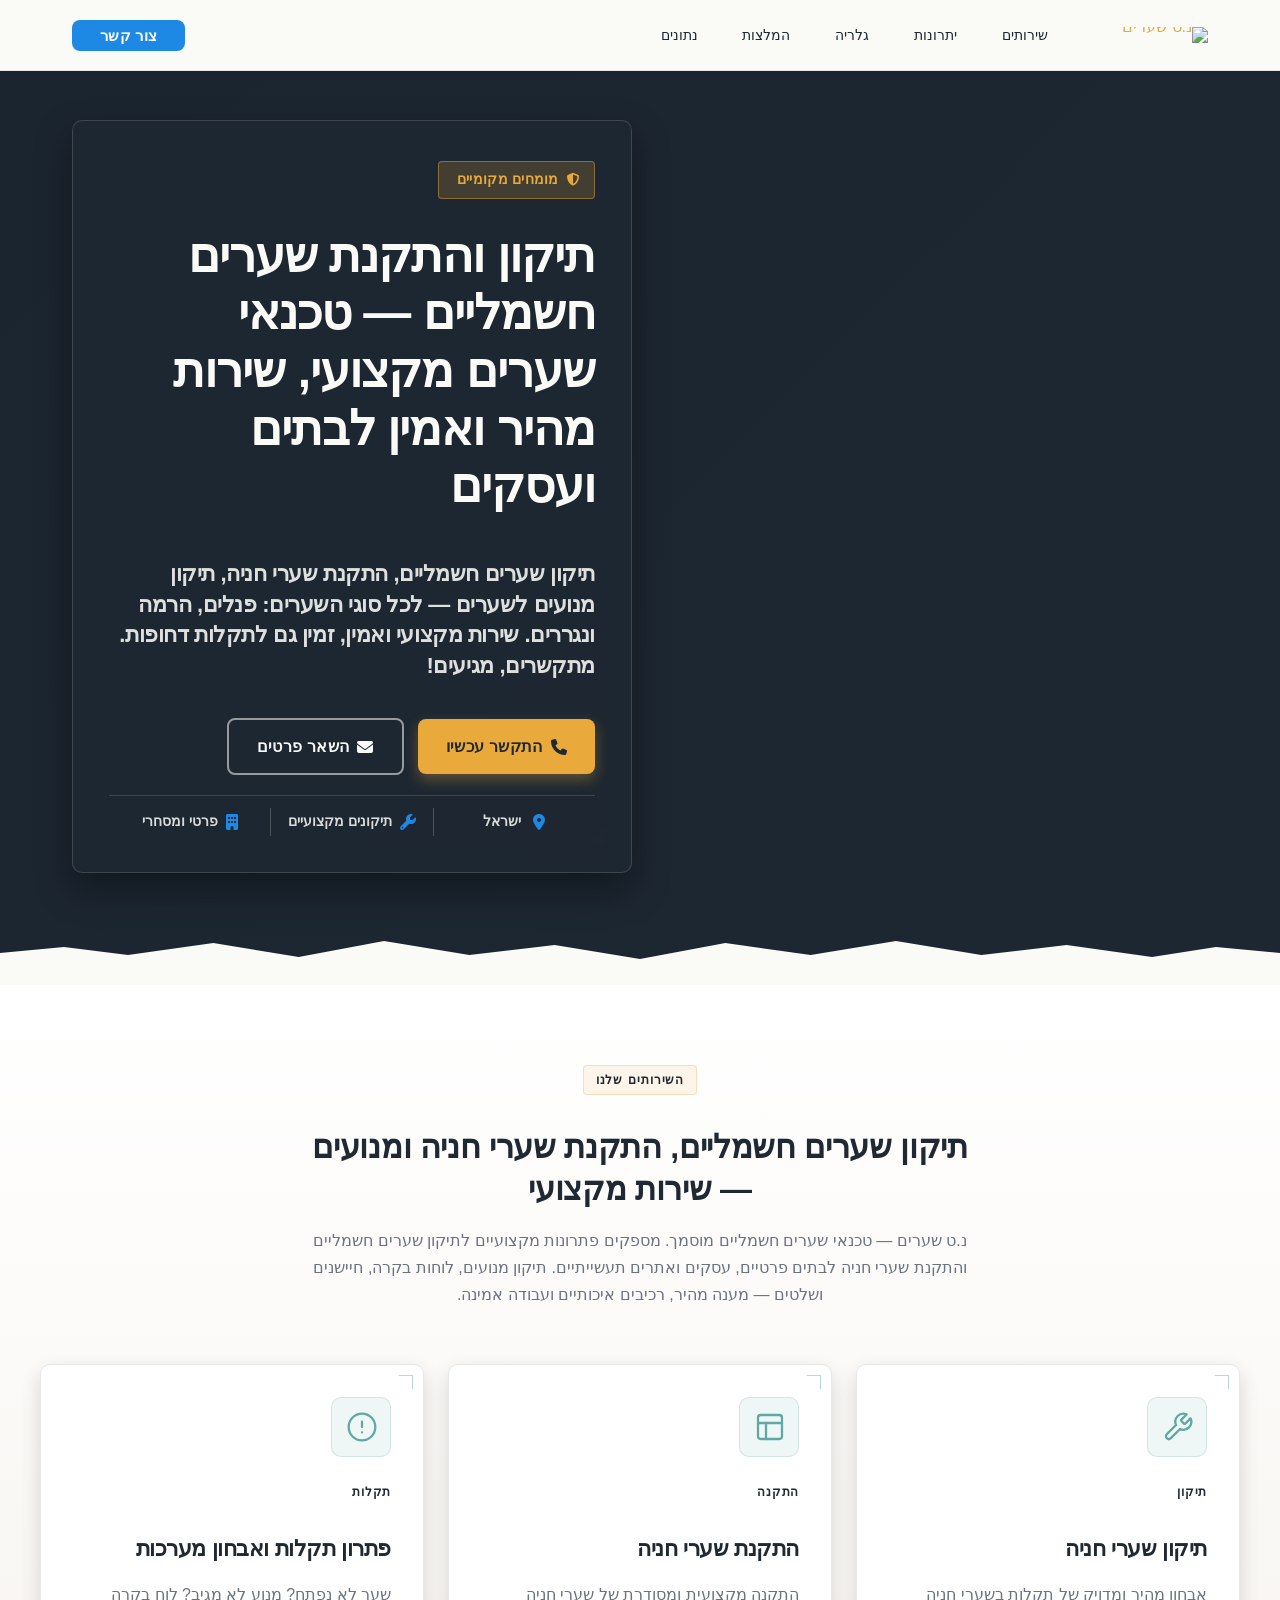
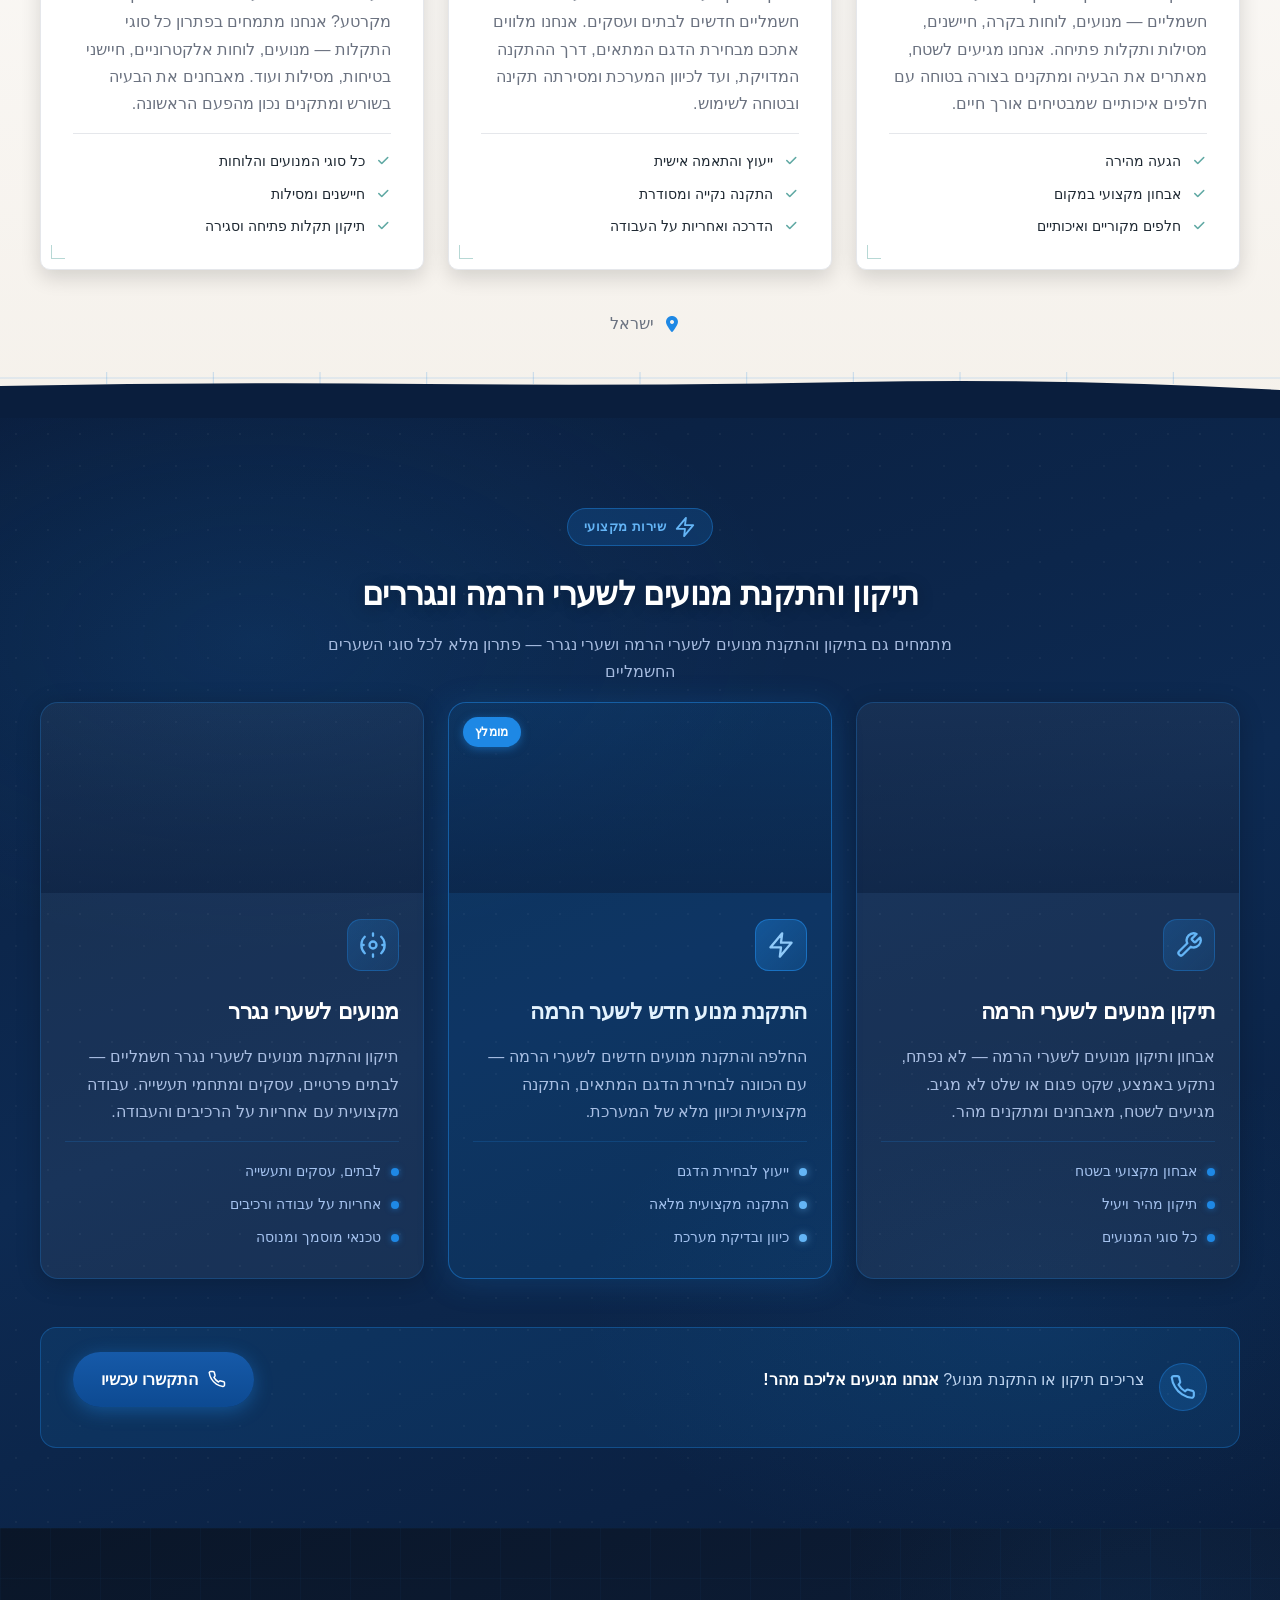
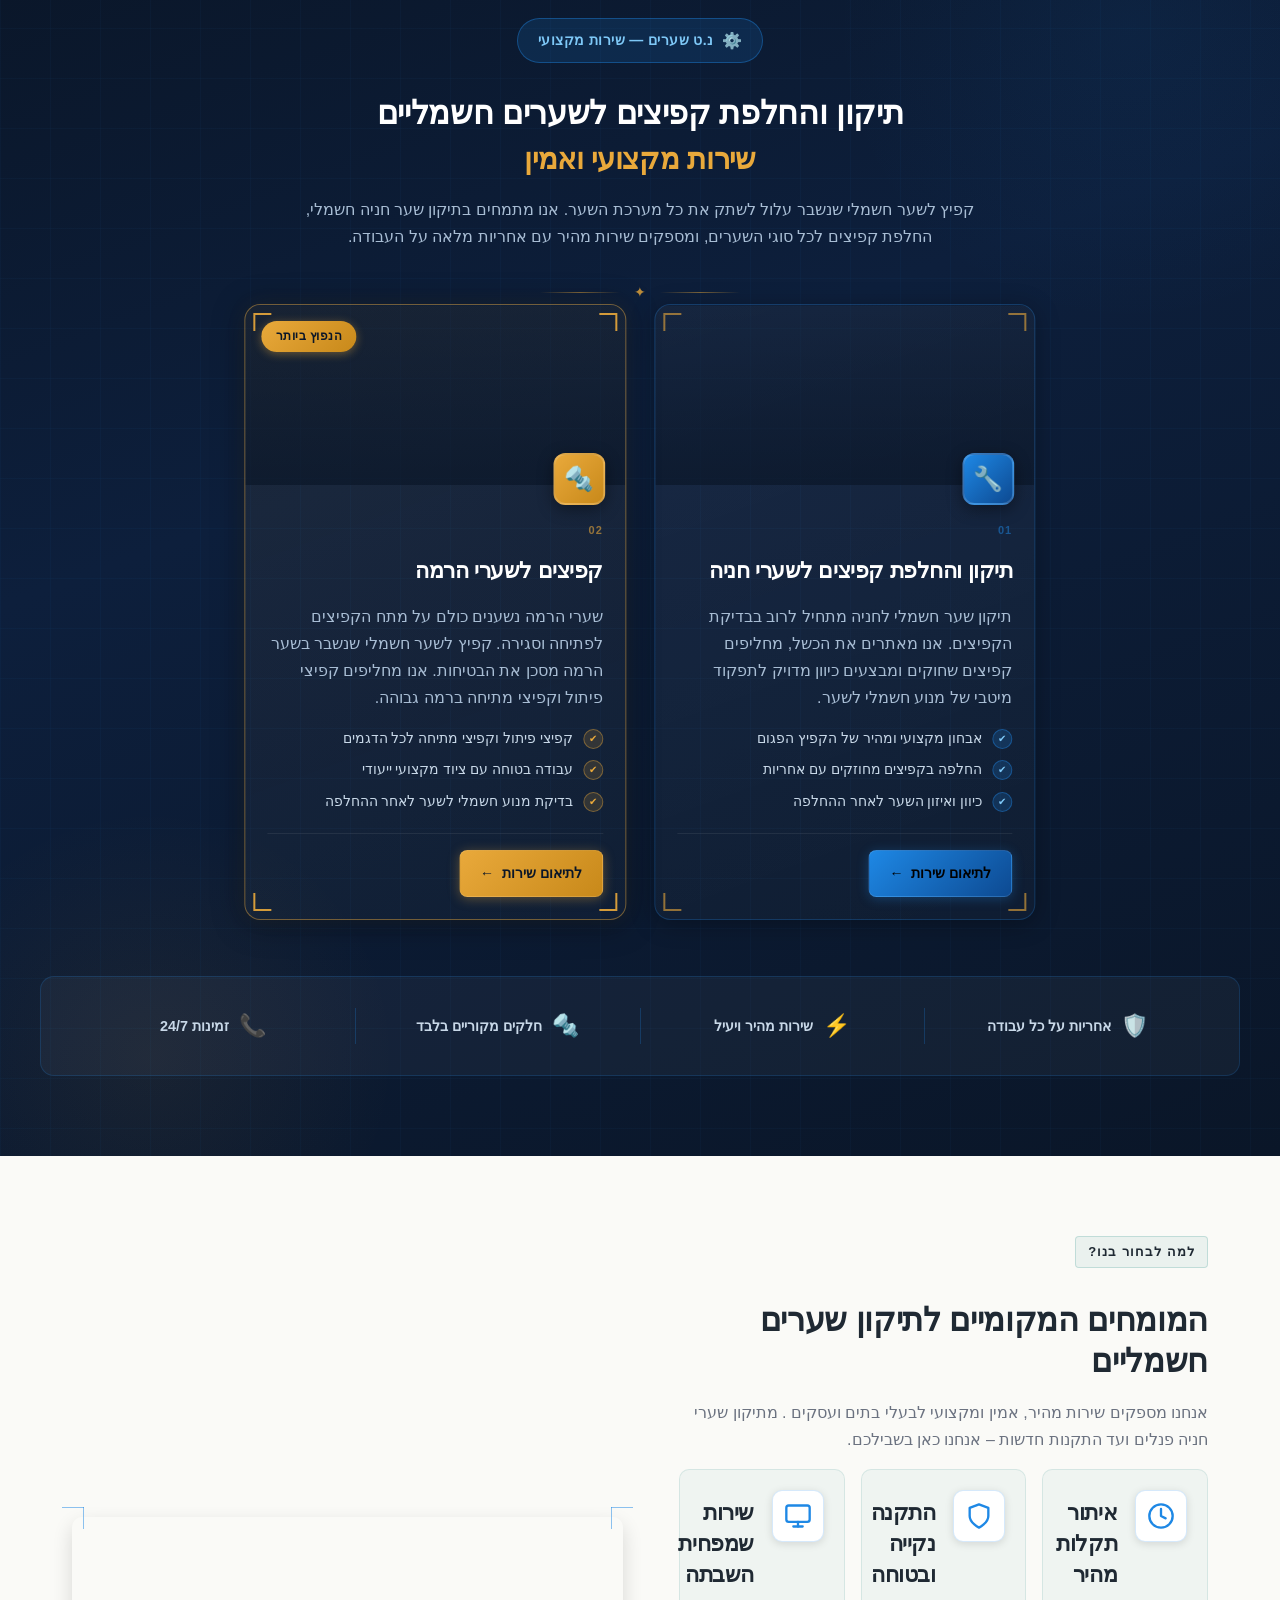
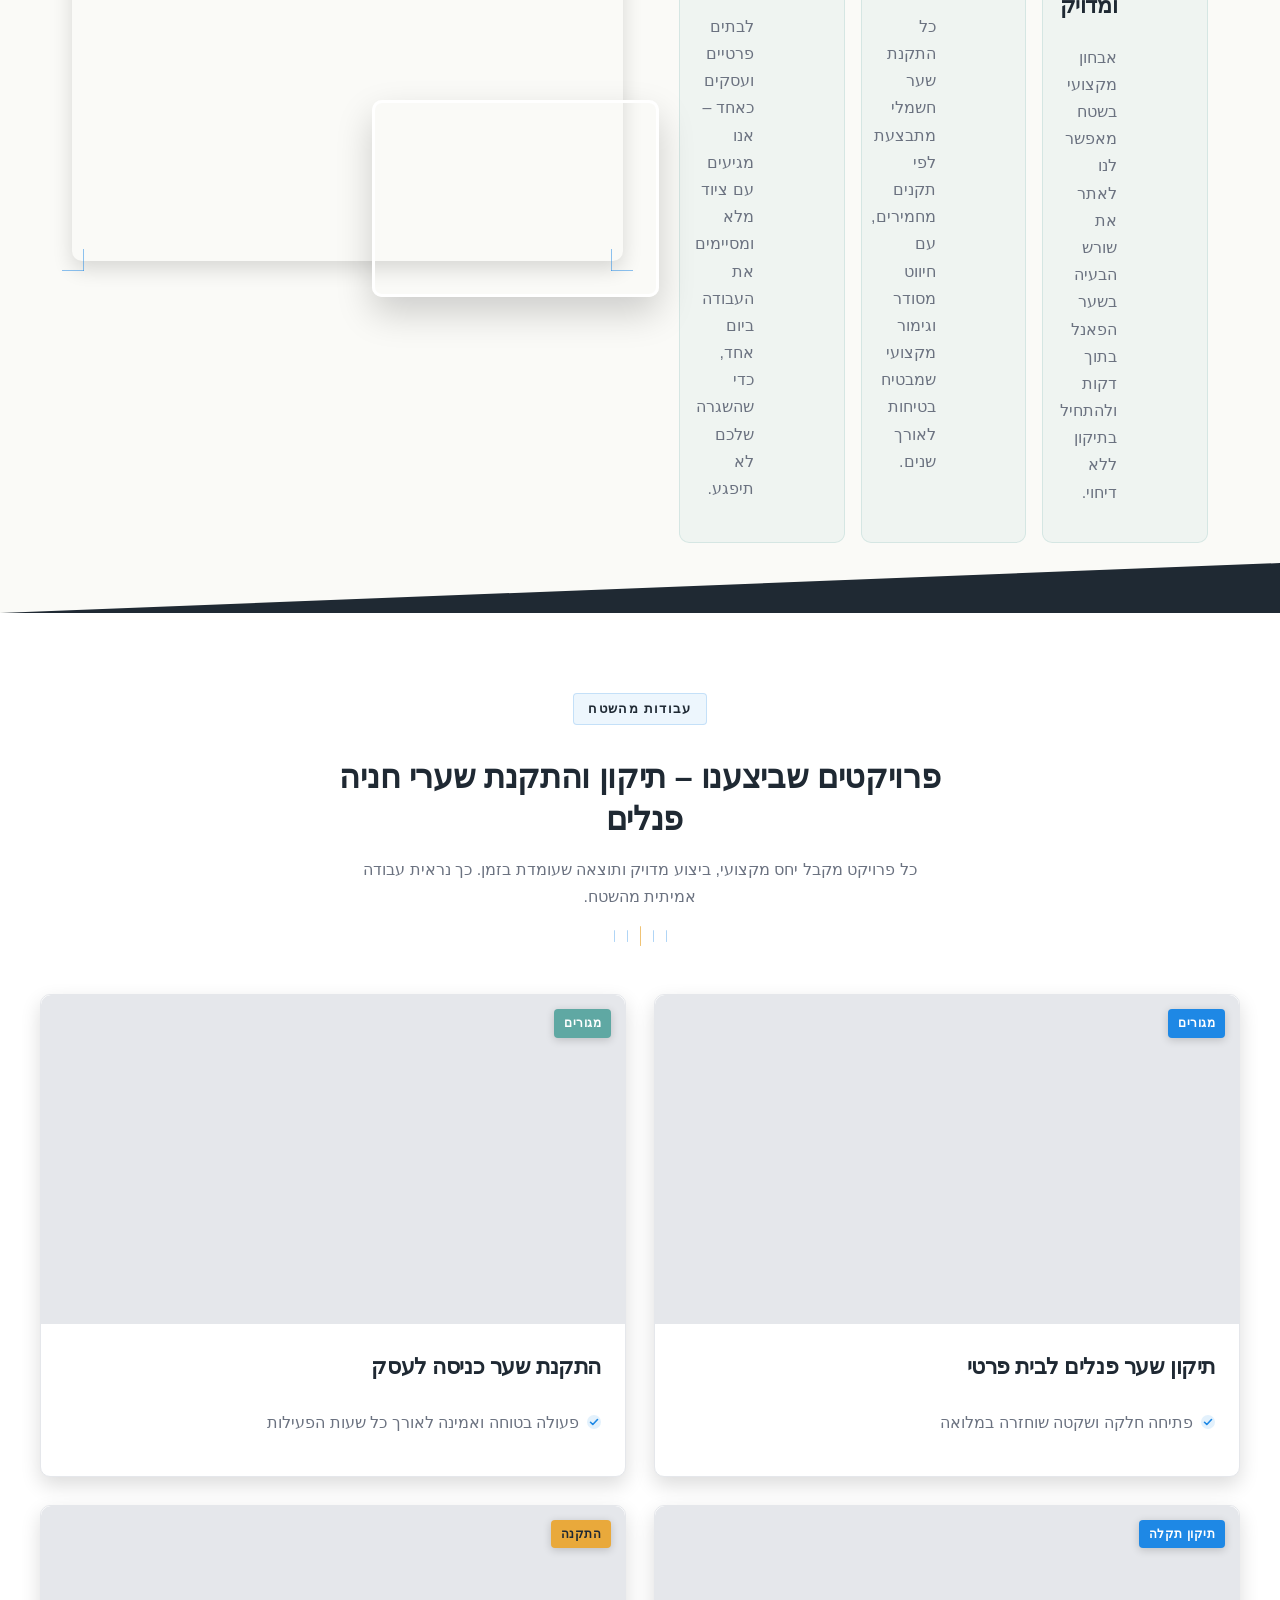
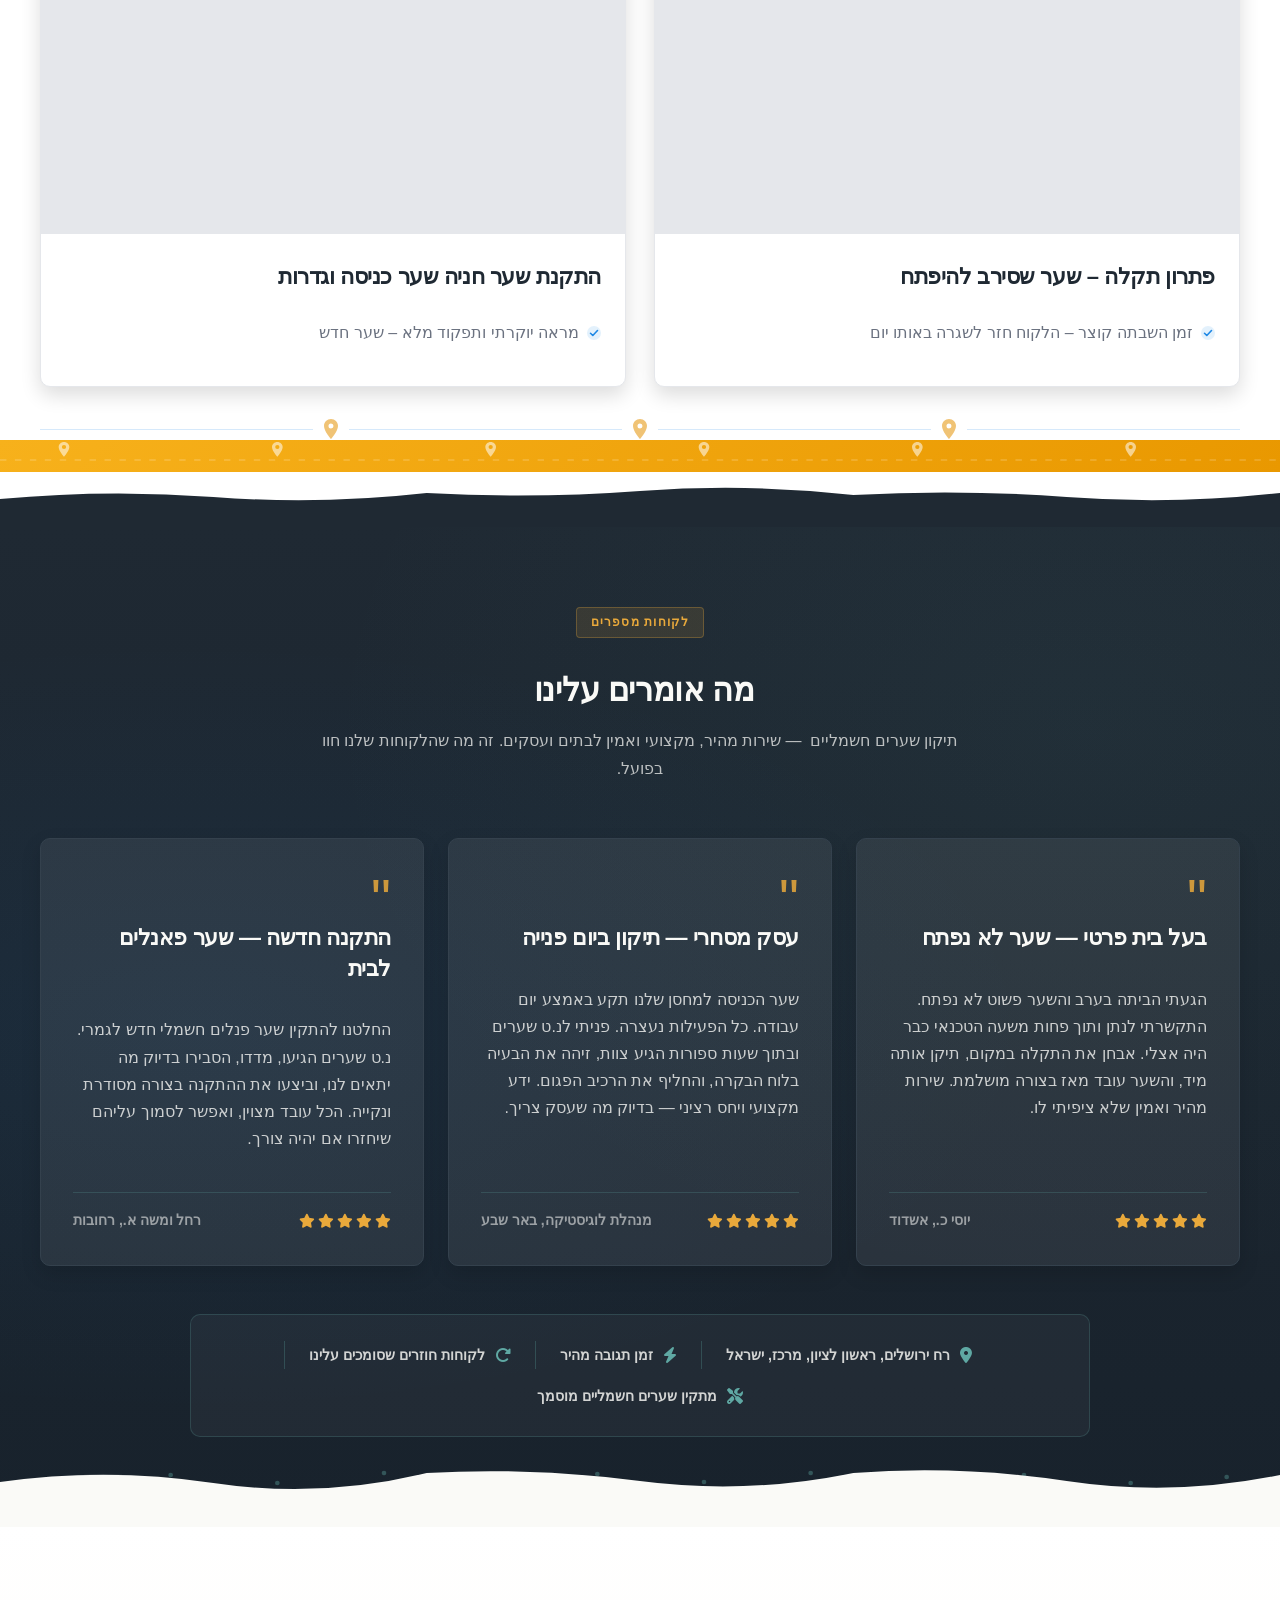
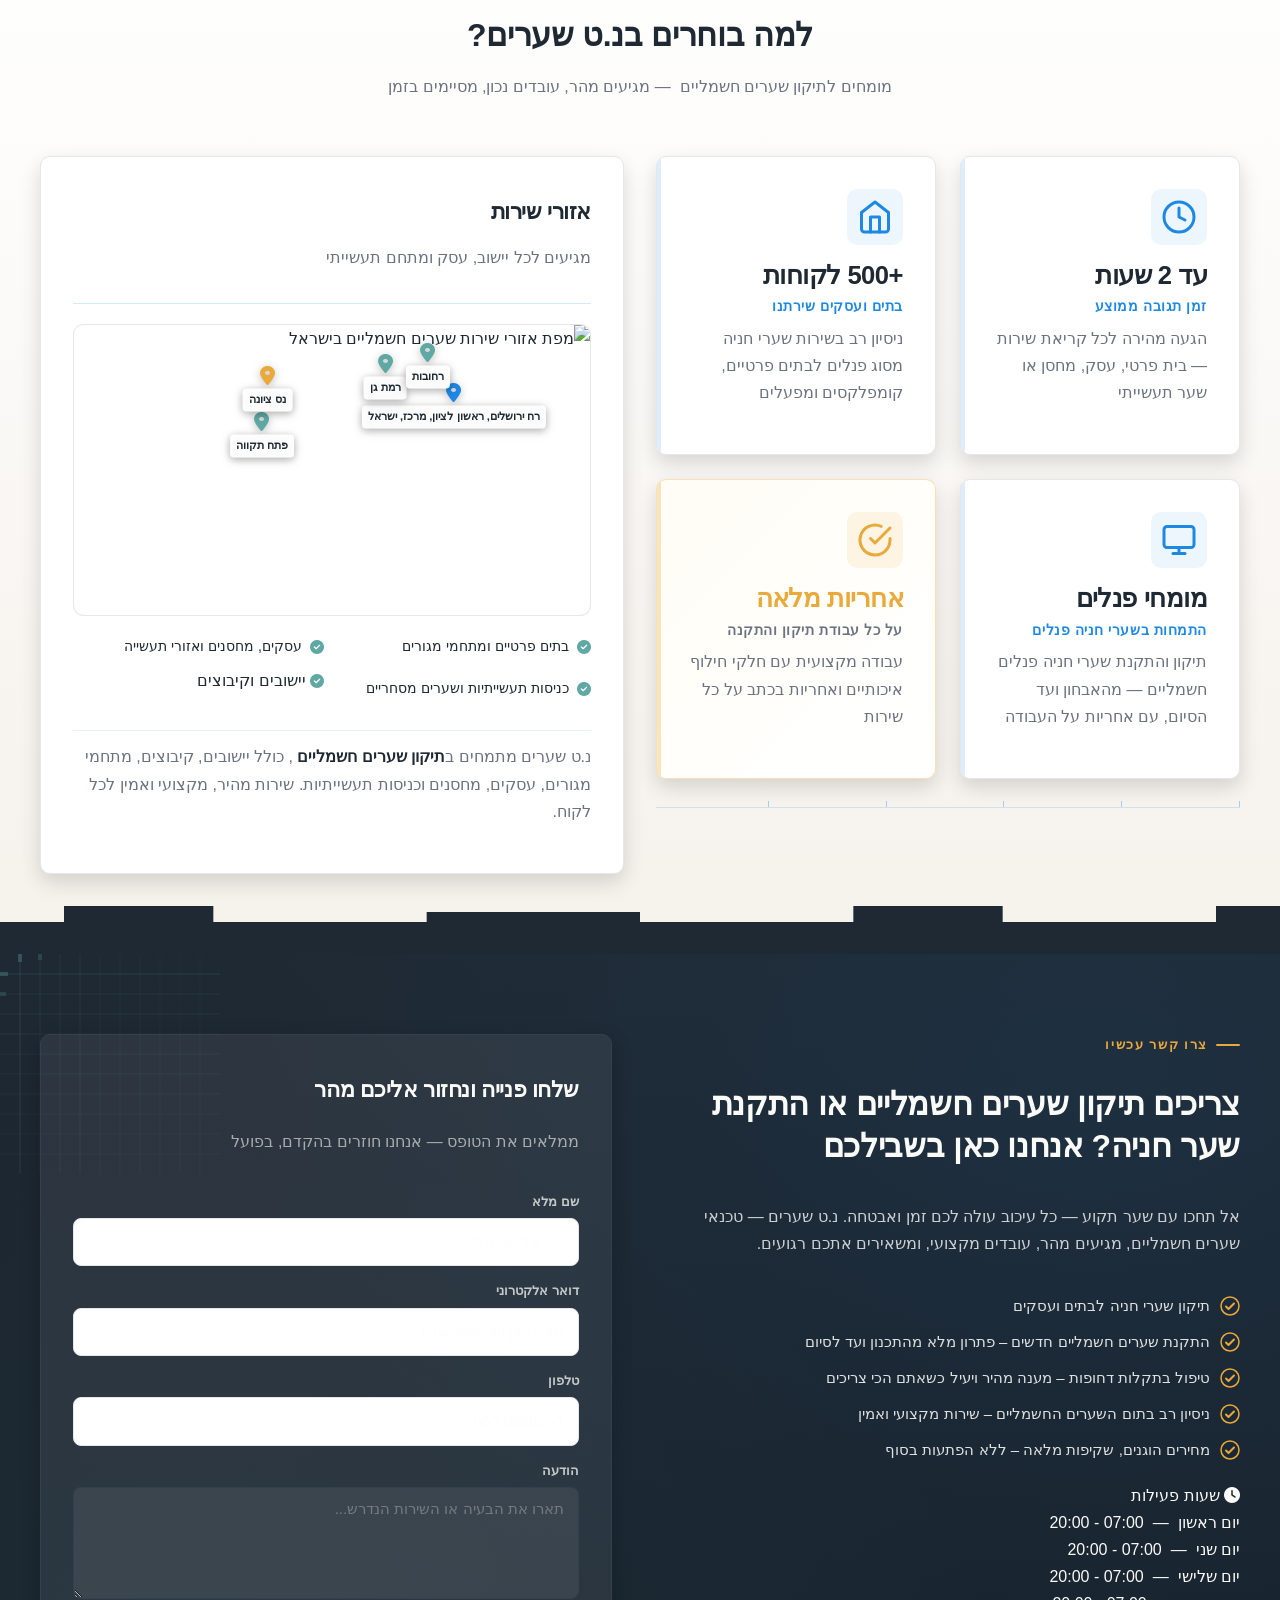
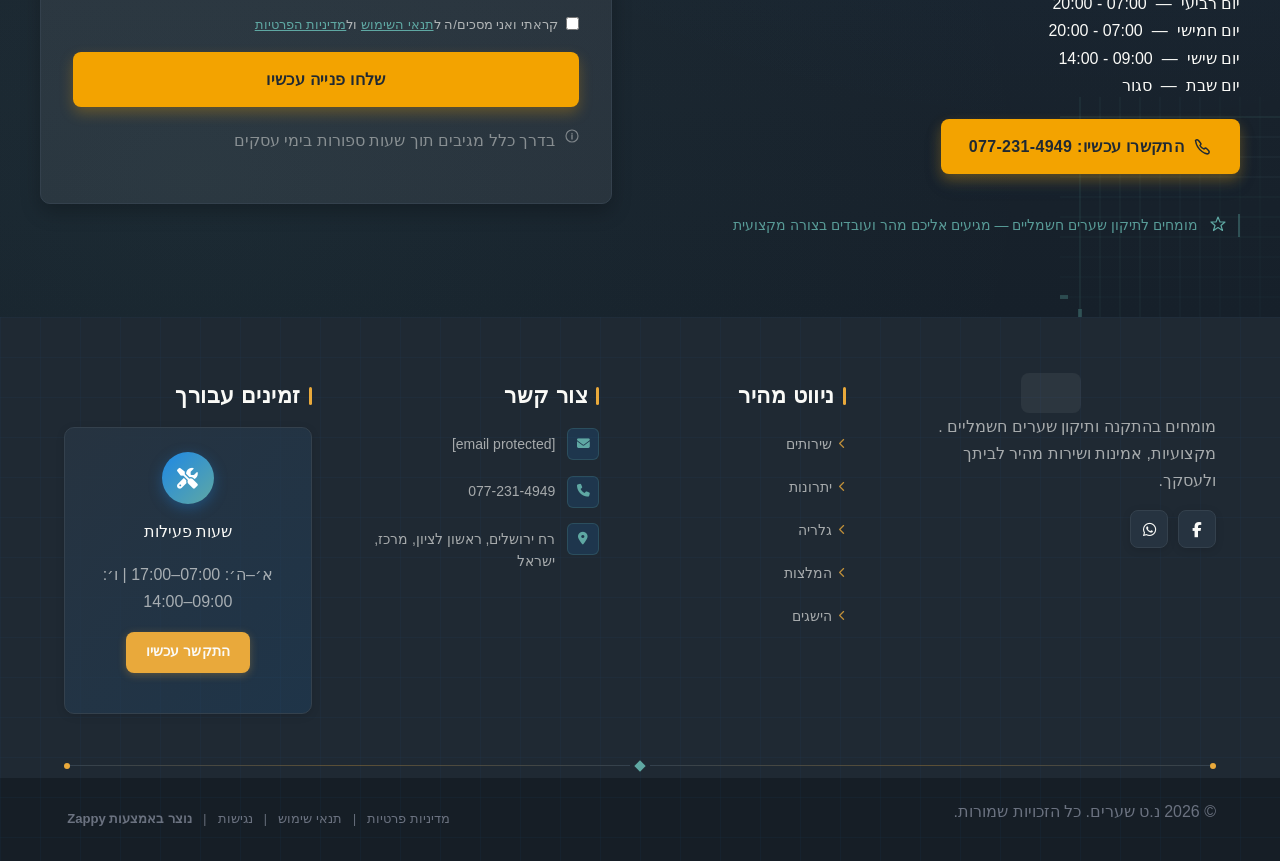
==== commit b9395bfb: "Background sync: Progressive GitHub Sync" ====
--- a/index.html
+++ b/index.html
@@ -824,14 +824,14 @@
       <!-- Amber trust chip -->
       <div class="index-hero-chip">
         <i class="fa-solid fa-shield-halved" data-element-type="icon" data-element-id="icon-1776511320652-4pfxj3vie" data-icon-type="fontawesome"></i>
-        <span style="">מומחים מקומיים&nbsp;</span>
+        <span >מומחים מקומיים&nbsp;</span>
       </div>
 
       <!-- Headline -->
-      <h1 class="index-hero-h1" style="">תיקון והתקנת שערים חשמליים — טכנאי שערים מקצועי, שירות מהיר ואמין לבתים ועסקים</h1>
+      <h1 class="index-hero-h1" >תיקון והתקנת שערים חשמליים — טכנאי שערים מקצועי, שירות מהיר ואמין לבתים ועסקים</h1>
 
       <!-- Subtitle -->
-      <h3 class="index-hero-subtitle" style="">תיקון שערים חשמליים, התקנת שערי חניה, תיקון מנועים לשערים — לכל סוגי השערים: פנלים, הרמה ונגררים. שירות מקצועי ואמין, זמין גם לתקלות דחופות. מתקשרים, מגיעים!</h3>
+      <h3 class="index-hero-subtitle" >תיקון שערים חשמליים, התקנת שערי חניה, תיקון מנועים לשערים — לכל סוגי השערים: פנלים, הרמה ונגררים. שירות מקצועי ואמין, זמין גם לתקלות דחופות. מתקשרים, מגיעים!</h3>
 
       <!-- CTA Buttons -->
       <div class="index-hero-ctas">
@@ -847,9 +847,9 @@
 
       <!-- Trust Row -->
       <div class="index-hero-trust">
-        <div class="index-hero-trust-item" style="">
+        <div class="index-hero-trust-item" >
           <i class="fa-solid fa-location-dot" data-element-type="icon" data-element-id="icon-1776511320652-fhukdvj5m" data-icon-type="fontawesome" style="cursor: pointer;"></i>
-          <span style="">&nbsp;ישראל</span>
+          <span >&nbsp;ישראל</span>
         </div>
         <div class="index-hero-trust-divider" aria-hidden="true"></div>
         <div class="index-hero-trust-item">
@@ -881,8 +881,8 @@
     <!-- Centered Intro Block -->
     <div class="index-services-intro">
       <p><span class="index-services-label" style="color: rgb(31, 41, 51) !important;">השירותים שלנו</span>
-      </p><h2 class="index-services-title" style="">תיקון שערים חשמליים, התקנת שערי חניה ומנועים — שירות מקצועי</h2>
-      <p class="index-services-subtitle" style="">נ.ט שערים — טכנאי שערים חשמליים מוסמך. מספקים פתרונות מקצועיים לתיקון שערים חשמליים והתקנת שערי חניה לבתים פרטיים, עסקים ואתרים תעשייתיים. תיקון מנועים, לוחות בקרה, חיישנים ושלטים — מענה מהיר, רכיבים איכותיים ועבודה אמינה.</p>
+      </p><h2 class="index-services-title" >תיקון שערים חשמליים, התקנת שערי חניה ומנועים — שירות מקצועי</h2>
+      <p class="index-services-subtitle" >נ.ט שערים — טכנאי שערים חשמליים מוסמך. מספקים פתרונות מקצועיים לתיקון שערים חשמליים והתקנת שערי חניה לבתים פרטיים, עסקים ואתרים תעשייתיים. תיקון מנועים, לוחות בקרה, חיישנים ושלטים — מענה מהיר, רכיבים איכותיים ועבודה אמינה.</p>
     </div>
 
     <!-- 3-Card Grid -->
@@ -898,10 +898,10 @@
           </svg>
         </div>
         <div class="index-services-card-body">
-          <p style=""><span class="index-services-card-tag" style="color: rgb(31, 41, 51) !important;">תיקון</span>
-          </p><h3 class="index-services-card-title" style="">תיקון שערי חניה</h3>
-          <p class="index-services-card-text" style="">אבחון מהיר ומדויק של תקלות בשערי חניה חשמליים — מנועים, לוחות בקרה, חיישנים, מסילות ותקלות פתיחה. אנחנו מגיעים לשטח, מאתרים את הבעיה ומתקנים בצורה בטוחה עם חלפים איכותיים שמבטיחים אורך חיים.</p>
-          <ul class="index-services-card-features" style=""><li><i class="fas fa-check" aria-hidden="true" data-element-type="icon" data-element-id="icon-1778489287212-6z37kv7hx" data-icon-type="fontawesome" style="pointer-events: auto; cursor: pointer;"></i><span>הגעה מהירה&nbsp;</span></li><li><i class="fas fa-check" aria-hidden="true" data-element-type="icon" data-element-id="icon-1778489287212-s31w5p50q" data-icon-type="fontawesome" style="pointer-events: auto; cursor: pointer;"></i><span>אבחון מקצועי במקום</span></li><li><i class="fas fa-check" aria-hidden="true" data-element-type="icon" data-element-id="icon-1778489287213-6u3hu6kh2" data-icon-type="fontawesome" style="pointer-events: auto; cursor: pointer;"></i><span>חלפים מקוריים ואיכותיים</span></li></ul>
+          <p ><span class="index-services-card-tag" style="color: rgb(31, 41, 51) !important;">תיקון</span>
+          </p><h3 class="index-services-card-title" >תיקון שערי חניה</h3>
+          <p class="index-services-card-text" >אבחון מהיר ומדויק של תקלות בשערי חניה חשמליים — מנועים, לוחות בקרה, חיישנים, מסילות ותקלות פתיחה. אנחנו מגיעים לשטח, מאתרים את הבעיה ומתקנים בצורה בטוחה עם חלפים איכותיים שמבטיחים אורך חיים.</p>
+          <ul class="index-services-card-features" ><li><i class="fas fa-check" aria-hidden="true" data-element-type="icon" data-element-id="icon-1778489287212-6z37kv7hx" data-icon-type="fontawesome" style="pointer-events: auto; cursor: pointer;"></i><span>הגעה מהירה&nbsp;</span></li><li><i class="fas fa-check" aria-hidden="true" data-element-type="icon" data-element-id="icon-1778489287212-s31w5p50q" data-icon-type="fontawesome" style="pointer-events: auto; cursor: pointer;"></i><span>אבחון מקצועי במקום</span></li><li><i class="fas fa-check" aria-hidden="true" data-element-type="icon" data-element-id="icon-1778489287213-6u3hu6kh2" data-icon-type="fontawesome" style="pointer-events: auto; cursor: pointer;"></i><span>חלפים מקוריים ואיכותיים</span></li></ul>
         </div>
       </article>
 
@@ -918,8 +918,8 @@
         </div>
         <div class="index-services-card-body">
           <p><span class="index-services-card-tag" style="color: rgb(31, 41, 51) !important;">התקנה</span>
-          </p><h3 class="index-services-card-title" style="">התקנת שערי חניה&nbsp;</h3>
-          <p class="index-services-card-text" style="">התקנה מקצועית ומסודרת של שערי חניה חשמליים חדשים לבתים ועסקים. אנחנו מלווים אתכם מבחירת הדגם המתאים, דרך ההתקנה המדויקת, ועד לכיוון המערכת ומסירתה תקינה ובטוחה לשימוש.</p>
+          </p><h3 class="index-services-card-title" >התקנת שערי חניה&nbsp;</h3>
+          <p class="index-services-card-text" >התקנה מקצועית ומסודרת של שערי חניה חשמליים חדשים לבתים ועסקים. אנחנו מלווים אתכם מבחירת הדגם המתאים, דרך ההתקנה המדויקת, ועד לכיוון המערכת ומסירתה תקינה ובטוחה לשימוש.</p>
           <ul class="index-services-card-features">
             <li><i class="fas fa-check" aria-hidden="true" data-element-type="icon" data-element-id="icon-1778489287213-rxowdp85k" data-icon-type="fontawesome" style="pointer-events: auto; cursor: pointer;"></i><span>ייעוץ והתאמה אישית</span></li>
             <li><i class="fas fa-check" aria-hidden="true" data-element-type="icon" data-element-id="icon-1778489287213-nn89uzgjb" data-icon-type="fontawesome" style="pointer-events: auto; cursor: pointer;"></i><span>התקנה נקייה ומסודרת</span></li>
@@ -954,7 +954,7 @@
     </div>
 
     <!-- Reassurance Line -->
-    <p class="index-services-reassurance" style="">
+    <p class="index-services-reassurance" >
       <i class="fas fa-map-marker-alt" aria-hidden="true" data-element-type="icon" data-element-id="icon-1778489287213-0optyqwqj" data-icon-type="fontawesome" style="cursor: pointer;"></i>&nbsp;ישראל<strong><br></strong>
     </p>
 
@@ -993,7 +993,7 @@
         </svg>
         שירות מקצועי
       </div>
-      <h2 class="motors-services-title" id="motors-section-title" style="">תיקון והתקנת מנועים לשערי הרמה ונגררים</h2>
+      <h2 class="motors-services-title" id="motors-section-title" >תיקון והתקנת מנועים לשערי הרמה ונגררים</h2>
       <p class="motors-services-subtitle">מתמחים גם בתיקון והתקנת מנועים לשערי הרמה ושערי נגרר — פתרון מלא לכל סוגי השערים החשמליים</p>
     </header>
 
@@ -1003,7 +1003,7 @@
       <!-- Card 1: תיקון מנועים לשערי הרמה -->
       <article class="motors-card" aria-label="תיקון מנועים לשערי הרמה" data-grid-item-index="0">
         <div class="motors-card-image-wrap">
-          <div data-zappy-zoom-wrapper="true" data-element-id="img-1780220893340-0gvq4hjvg" data-element-type="image" data-zappy-zoom-wrapper-width="382px" data-zappy-zoom-wrapper-height="190px" data-zappy-zoom-wrapper-width-mode="px" data-zappy-zoom-wrapper-align="center" style="position: relative !important; overflow: hidden !important; width: 382px !important; max-width: 100% !important; margin-left: auto !important; margin-right: auto !important; height: 190px !important; display: block !important; padding-bottom: 0px !important;" data-zappy-zoom-clip="true" data-zappy-wrapper-margins-applied="true" data-zappy-card-slot-fill="1"><img src="/assets/image-1780566092917-b7ura7.webp?v=1780566095360" alt="טכנאי מתקן מנוע לשער הרמה חשמלי" class="motors-card-img" data-placeholder="motors-repair-1" data-context="Professional technician repairing an electric garage door motor, close-up of hands working on motor mechanism, industrial tools visible, professional work environment" data-zappy-editable-image="true" data-element-type="image" data-element-id="img-1780220893340-0gvq4hjvg" style="object-position: 50% 50% !important; margin: 0px !important; left: -5% !important; top: -12.200658% !important; width: 110% !important; height: 124.401316% !important; max-width: none !important; max-height: none !important; display: block !important; object-fit: cover !important; position: absolute !important" data-zappy-zoom="1.1" data-zappy-object-position="50% 50%" data-zappy-original-width="382" data-zappy-original-height="190"></div>
+          <div data-zappy-zoom-wrapper="true" data-element-id="img-1780220893340-0gvq4hjvg" data-element-type="image" data-zappy-zoom-wrapper-width="382px" data-zappy-zoom-wrapper-height="190px" data-zappy-zoom-wrapper-width-mode="px" data-zappy-zoom-wrapper-align="center" style="position: relative !important; overflow: hidden !important; width: 382px !important; max-width: 100% !important; margin-left: auto !important; margin-right: auto !important; height: 190px !important; display: block !important; padding-bottom: 0px !important;" data-zappy-zoom-clip="true" data-zappy-wrapper-margins-applied="true" data-zappy-card-slot-fill="1"><img src="/assets/image-1780566092917-b7ura7.webp?v=1780566095360" alt="טכנאי מתקן מנוע לשער הרמה חשמלי" class="motors-card-img" data-placeholder="motors-repair-1" data-context="Professional technician repairing an electric garage door motor, close-up of hands working on motor mechanism, industrial tools visible, professional work environment" data-element-type="image" data-element-id="img-1780220893340-0gvq4hjvg" style="object-position: 50% 50% !important; margin: 0px !important; left: -5% !important; top: -12.200658% !important; width: 110% !important; height: 124.401316% !important; max-width: none !important; max-height: none !important; display: block !important; object-fit: cover !important; position: absolute !important" data-zappy-zoom="1.1" data-zappy-object-position="50% 50%" data-zappy-original-width="382" data-zappy-original-height="190"></div>
           <div class="motors-card-img-overlay" aria-hidden="true"></div>
         </div>
         <div class="motors-card-content">
@@ -1035,7 +1035,7 @@
       <article class="motors-card motors-card--featured" aria-label="התקנת מנוע חדש לשער הרמה" data-grid-item-index="1">
         <div class="motors-card-featured-badge" aria-label="שירות מומלץ">מומלץ</div>
         <div class="motors-card-image-wrap">
-          <div data-zappy-zoom-wrapper="true" data-element-id="img-1780220893340-qmrmqe75e" data-element-type="image" data-zappy-zoom-wrapper-width="382px" data-zappy-zoom-wrapper-height="190px" data-zappy-zoom-wrapper-width-mode="px" data-zappy-zoom-wrapper-align="center" style="position: relative !important; overflow: hidden !important; width: 382px !important; max-width: 100% !important; margin-left: auto !important; margin-right: auto !important; height: 190px !important; display: block !important; padding-bottom: 0px !important;" data-zappy-zoom-clip="true" data-zappy-wrapper-margins-applied="true" data-zappy-card-slot-fill="1"><img src="/assets/image-1780221032844-aaudwj.webp?v=1780221034928" alt="התקנת מנוע חדש לשער הרמה" class="motors-card-img" data-placeholder="motors-install-1" data-context="New electric gate motor installation on a modern garage door, technician mounting motor unit to ceiling rail, clean professional installation, residential garage" data-zappy-editable-image="true" data-element-type="image" data-element-id="img-1780220893340-qmrmqe75e" style="object-position: 26% 0% !important; display: block; margin-top: 0px !important; margin-bottom: 0px !important; left: 0% !important; top: 0% !important; width: 100% !important; height: 140.631579% !important; max-width: none !important; max-height: none !important; object-fit: fill !important; position: absolute !important" data-zappy-zoom="0.9" data-zappy-original-width="382" data-zappy-original-height="190" data-zappy-object-position="26% 0%"></div>
+          <div data-zappy-zoom-wrapper="true" data-element-id="img-1780220893340-qmrmqe75e" data-element-type="image" data-zappy-zoom-wrapper-width="382px" data-zappy-zoom-wrapper-height="190px" data-zappy-zoom-wrapper-width-mode="px" data-zappy-zoom-wrapper-align="center" style="position: relative !important; overflow: hidden !important; width: 382px !important; max-width: 100% !important; margin-left: auto !important; margin-right: auto !important; height: 190px !important; display: block !important; padding-bottom: 0px !important;" data-zappy-zoom-clip="true" data-zappy-wrapper-margins-applied="true" data-zappy-card-slot-fill="1"><img src="/assets/image-1780221032844-aaudwj.webp?v=1780221034928" alt="התקנת מנוע חדש לשער הרמה" class="motors-card-img" data-placeholder="motors-install-1" data-context="New electric gate motor installation on a modern garage door, technician mounting motor unit to ceiling rail, clean professional installation, residential garage" data-element-type="image" data-element-id="img-1780220893340-qmrmqe75e" style="object-position: 26% 0% !important; display: block; margin-top: 0px !important; margin-bottom: 0px !important; left: 0% !important; top: 0% !important; width: 100% !important; height: 140.631579% !important; max-width: none !important; max-height: none !important; object-fit: fill !important; position: absolute !important" data-zappy-zoom="0.9" data-zappy-original-width="382" data-zappy-original-height="190" data-zappy-object-position="26% 0%"></div>
           <div class="motors-card-img-overlay" aria-hidden="true"></div>
         </div>
         <div class="motors-card-content">
@@ -1066,7 +1066,7 @@
       <!-- Card 3: מנועים לשערי נגרר -->
       <article class="motors-card" aria-label="מנועים לשערי נגרר" data-grid-item-index="2">
         <div class="motors-card-image-wrap">
-          <input type="checkbox" id="zappy-lightbox-toggle-img-1780220893340-z6xdt6bu7" class="zappy-lightbox-toggle" data-zappy-image-lightbox="true"><label class="zappy-lightbox-trigger" for="zappy-lightbox-toggle-img-1780220893340-z6xdt6bu7" data-zappy-image-lightbox="true"><div data-zappy-zoom-wrapper="true" data-element-id="img-1780220893340-z6xdt6bu7" data-element-type="image" data-zappy-zoom-wrapper-width="382px" data-zappy-zoom-wrapper-height="190px" data-zappy-zoom-wrapper-width-mode="px" data-zappy-zoom-wrapper-align="right" style="cursor: pointer; position: relative !important; overflow: hidden !important; width: 382px !important; max-width: 100% !important; margin-left: auto !important; margin-right: 0px !important; height: 190px !important; display: block !important; padding-bottom: 0px !important;" data-zappy-zoom-clip="true" data-zappy-wrapper-margins-applied="true" data-zappy-card-slot-fill="1" data-zappy-click-action="expand"><img src="/assets/image-1780565994271-c9le7z.webp?v=1780565999238" alt="מנוע לשער נגרר חשמלי" class="motors-card-img" data-placeholder="motors-sliding-gate-1" data-context="Electric sliding gate motor installation at residential property entrance, automatic sliding gate with motor unit visible, professional installation, modern home driveway" data-zappy-editable-image="true" data-element-type="image" data-element-id="img-1780220893340-z6xdt6bu7" style="object-position: 50% 33% !important; margin: 0px !important; left: -3% !important; top: -19.747113% !important; width: 106% !important; height: 159.839738% !important; max-width: none !important; max-height: none !important; display: block !important; object-fit: cover !important; position: absolute !important" data-zappy-zoom="1.06" data-zappy-original-width="382" data-zappy-original-height="190" data-zappy-object-position="50% 33%" data-zappy-click-action="expand" data-zappy-mobile-object-position="75% 42%" data-zappy-mobile-zoom="1.7"></div></label>
+          <input type="checkbox" id="zappy-lightbox-toggle-img-1780220893340-z6xdt6bu7" class="zappy-lightbox-toggle" data-zappy-image-lightbox="true"><label class="zappy-lightbox-trigger" for="zappy-lightbox-toggle-img-1780220893340-z6xdt6bu7" data-zappy-image-lightbox="true"><div data-zappy-zoom-wrapper="true" data-element-id="img-1780220893340-z6xdt6bu7" data-element-type="image" data-zappy-zoom-wrapper-width="382px" data-zappy-zoom-wrapper-height="190px" data-zappy-zoom-wrapper-width-mode="px" data-zappy-zoom-wrapper-align="right" style="cursor: pointer; position: relative !important; overflow: hidden !important; width: 382px !important; max-width: 100% !important; margin-left: auto !important; margin-right: 0px !important; height: 190px !important; display: block !important; padding-bottom: 0px !important;" data-zappy-zoom-clip="true" data-zappy-wrapper-margins-applied="true" data-zappy-card-slot-fill="1" data-zappy-click-action="expand"><img src="/assets/image-1780565994271-c9le7z.webp?v=1780565999238" alt="מנוע לשער נגרר חשמלי" class="motors-card-img" data-placeholder="motors-sliding-gate-1" data-context="Electric sliding gate motor installation at residential property entrance, automatic sliding gate with motor unit visible, professional installation, modern home driveway" data-element-type="image" data-element-id="img-1780220893340-z6xdt6bu7" style="object-position: 50% 33% !important; margin: 0px !important; left: -3% !important; top: -19.747113% !important; width: 106% !important; height: 159.839738% !important; max-width: none !important; max-height: none !important; display: block !important; object-fit: cover !important; position: absolute !important" data-zappy-zoom="1.06" data-zappy-original-width="382" data-zappy-original-height="190" data-zappy-object-position="50% 33%" data-zappy-click-action="expand" data-zappy-mobile-object-position="75% 42%" data-zappy-mobile-zoom="1.7"></div></label>
           <div class="motors-card-img-overlay" aria-hidden="true"></div>
         </div>
         <div class="motors-card-content">
@@ -1152,14 +1152,14 @@
     <div class="nt-springs-grid zappy-preserve-css-grid" role="list" data-original-item-width="381" data-original-gap="28px" style="display: grid; --zappy-grid-cols: repeat(3, minmax(0, 1fr)); grid-template-columns: repeat(3, minmax(0, 1fr)); align-items: stretch !important;" data-zappy-explicit-columns="true">
 
       <!-- Card 1: Parking Gate Springs -->
-      <article class="nt-springs-card" role="listitem" data-grid-item-index="0" style="">
+      <article class="nt-springs-card" role="listitem" data-grid-item-index="0" >
         <div class="nt-springs-card-corner nt-springs-card-corner--tl" aria-hidden="true"></div>
         <div class="nt-springs-card-corner nt-springs-card-corner--tr" aria-hidden="true"></div>
         <div class="nt-springs-card-corner nt-springs-card-corner--bl" aria-hidden="true"></div>
         <div class="nt-springs-card-corner nt-springs-card-corner--br" aria-hidden="true"></div>
 
         <div class="nt-springs-card-image-wrap">
-          <div data-zappy-zoom-wrapper="true" data-element-id="img-1780567806961-7o3i8njw7" data-element-type="image" data-zappy-zoom-wrapper-width="379px" data-zappy-zoom-wrapper-height="180px" data-zappy-zoom-wrapper-width-mode="px" data-zappy-zoom-wrapper-align="center" style="position: relative !important; overflow: hidden !important; width: 379px !important; max-width: 100% !important; margin-left: auto !important; margin-right: auto !important; height: 180px !important; display: block !important; padding-bottom: 0px !important;" data-zappy-zoom-clip="true" data-zappy-wrapper-margins-applied="true" data-zappy-card-slot-fill="1"><img src="/assets/image-1780567898661-eq8h0t.webp?v=1780567901528" alt="תיקון והחלפת קפיצים לשערי חניה" class="nt-springs-card-image" data-placeholder="springs-parking-gate-1" data-context="Close-up professional repair of heavy-duty torsion springs on an electric parking gate, industrial setting, tools visible, blue lighting" data-zappy-editable-image="true" data-element-type="image" data-element-id="img-1780567806961-7o3i8njw7" style="object-position: 58% 58% !important; margin: 0px !important; left: -11.6% !important; top: -51.91% !important; width: 120% !important; height: 189.5% !important; max-width: none !important; max-height: none !important; display: block !important; object-fit: cover !important;" data-zappy-zoom="1.2" data-zappy-original-width="379.328125" data-zappy-original-height="180" data-zappy-object-position="58% 58%"></div>
+          <div data-zappy-zoom-wrapper="true" data-element-id="img-1780567806961-7o3i8njw7" data-element-type="image" data-zappy-zoom-wrapper-width="379px" data-zappy-zoom-wrapper-height="180px" data-zappy-zoom-wrapper-width-mode="px" data-zappy-zoom-wrapper-align="center" style="position: relative !important; overflow: hidden !important; width: 379px !important; max-width: 100% !important; margin-left: auto !important; margin-right: auto !important; height: 180px !important; display: block !important; padding-bottom: 0px !important;" data-zappy-zoom-clip="true" data-zappy-wrapper-margins-applied="true" data-zappy-card-slot-fill="1"><img src="/assets/image-1780567898661-eq8h0t.webp?v=1780567901528" alt="תיקון והחלפת קפיצים לשערי חניה" class="nt-springs-card-image" data-placeholder="springs-parking-gate-1" data-context="Close-up professional repair of heavy-duty torsion springs on an electric parking gate, industrial setting, tools visible, blue lighting" data-element-type="image" data-element-id="img-1780567806961-7o3i8njw7" style="object-position: 58% 58% !important; margin: 0px !important; left: -11.6% !important; top: -51.91% !important; width: 120% !important; height: 189.5% !important; max-width: none !important; max-height: none !important; display: block !important; object-fit: cover !important;" data-zappy-zoom="1.2" data-zappy-original-width="379.328125" data-zappy-original-height="180" data-zappy-object-position="58% 58%"></div>
           <div class="nt-springs-card-image-overlay" aria-hidden="true"></div>
         </div>
 
@@ -1197,7 +1197,7 @@
       </article>
 
       <!-- Card 2: Lift Gate Springs -->
-      <article class="nt-springs-card nt-springs-card--featured" role="listitem" data-grid-item-index="1" style="">
+      <article class="nt-springs-card nt-springs-card--featured" role="listitem" data-grid-item-index="1" >
         <div class="nt-springs-card-corner nt-springs-card-corner--tl" aria-hidden="true"></div>
         <div class="nt-springs-card-corner nt-springs-card-corner--tr" aria-hidden="true"></div>
         <div class="nt-springs-card-corner nt-springs-card-corner--bl" aria-hidden="true"></div>
@@ -1205,7 +1205,7 @@
         <div class="nt-springs-card-featured-badge" aria-label="הנפוץ ביותר">הנפוץ ביותר</div>
 
         <div class="nt-springs-card-image-wrap">
-          <img src="data:image/svg+xml,%3Csvg xmlns=%27http://www.w3.org/2000/svg%27 width=%27400%27 height=%27300%27%3E%3Cdefs%3E%3ClinearGradient id=%27grad%27 x1=%270%25%27 y1=%270%25%27 x2=%27100%25%27 y2=%27100%25%27%3E%3Cstop offset=%270%25%27 style=%27stop-color:%23FF0083;stop-opacity:1%27 /%3E%3Cstop offset=%27100%25%27 style=%27stop-color:%23FF008320;stop-opacity:1%27 /%3E%3C/linearGradient%3E%3C/defs%3E%3Crect width=%27100%25%27 height=%27100%25%27 fill=%27url(%23grad)%27/%3E%3Ctext x=%2750%25%27 y=%2750%25%27 font-family=%27Arial, sans-serif%27 font-size=%2716%27 fill=%27white%27 text-anchor=%27middle%27 dy=%27.3em%27 font-weight=%27500%27%3EClick%20to%20add%20image%3C/text%3E%3C/svg%3E" alt="קפיצים לשערי הרמה" class="nt-springs-card-image" data-placeholder="springs-lift-gate-2" data-context="Electric lift gate with visible spring mechanism, overhead garage door springs being installed by a technician, professional industrial repair" data-zappy-editable-image="true" data-element-type="image" data-element-id="img-1780567806961-j5r6phupk" style="">
+          <div data-zappy-zoom-wrapper="true" data-element-id="img-1780567806961-j5r6phupk" data-element-type="image" data-zappy-zoom-wrapper-width="379px" data-zappy-zoom-wrapper-height="180px" data-zappy-zoom-wrapper-width-mode="px" data-zappy-zoom-wrapper-align="center" style="position: relative !important; overflow: hidden !important; width: 379px !important; max-width: 100% !important; margin-left: auto !important; margin-right: auto !important; height: 180px !important; display: block !important; padding-bottom: 0px !important;" data-zappy-zoom-clip="true" data-zappy-wrapper-margins-applied="true" data-zappy-card-slot-fill="1"><img src="/assets/image-1780567998233-sud28k.webp?v=1780568000645" alt="קפיצים לשערי הרמה" class="nt-springs-card-image" data-placeholder="springs-lift-gate-2" data-context="Electric lift gate with visible spring mechanism, overhead garage door springs being installed by a technician, professional industrial repair" data-element-type="image" data-element-id="img-1780567806961-j5r6phupk" style="object-position: 50% 33% !important; margin: 0px !important; left: -2.5% !important; top: -8.038594% !important; width: 105% !important; height: 124.359375% !important; max-width: none !important; max-height: none !important; display: block !important; object-fit: cover !important;" data-zappy-zoom="1.05" data-zappy-original-width="379.328125" data-zappy-original-height="180" data-zappy-object-position="50% 33%"></div>
           <div class="nt-springs-card-image-overlay" aria-hidden="true"></div>
         </div>
 
@@ -1280,9 +1280,9 @@
 
     <!-- START (RIGHT) COLUMN: Content -->
     <div class="index-benefits-content">
-      <p style=""><span class="index-benefits-eyebrow" style="color: rgb(31, 41, 51) !important;">למה לבחור בנו?</span>
-      </p><h2 class="index-benefits-heading" style="">המומחים המקומיים לתיקון שערים חשמליים&nbsp;</h2>
-      <p class="index-benefits-intro" style="">אנחנו מספקים שירות מהיר, אמין ומקצועי לבעלי בתים ועסקים . מתיקון שערי חניה פנלים ועד התקנות חדשות – אנחנו כאן בשבילכם.</p>
+      <p ><span class="index-benefits-eyebrow" style="color: rgb(31, 41, 51) !important;">למה לבחור בנו?</span>
+      </p><h2 class="index-benefits-heading" >המומחים המקומיים לתיקון שערים חשמליים&nbsp;</h2>
+      <p class="index-benefits-intro" >אנחנו מספקים שירות מהיר, אמין ומקצועי לבעלי בתים ועסקים . מתיקון שערי חניה פנלים ועד התקנות חדשות – אנחנו כאן בשבילכם.</p>
 
       <ul class="index-benefits-list" style="display: grid; --zappy-grid-cols: repeat(3, minmax(0, 1fr)); grid-template-columns: repeat(3, minmax(0, 1fr));" data-zappy-explicit-columns="true">
 
@@ -1370,7 +1370,7 @@
     <!-- Section Header -->
     <div class="showcase-header">
       <p><span class="showcase-eyebrow" style="color: rgb(31, 41, 51) !important;">עבודות מהשטח</span>
-      </p><h2 class="showcase-title" style="">פרויקטים שביצענו – תיקון והתקנת שערי חניה פנלים&nbsp;</h2>
+      </p><h2 class="showcase-title" >פרויקטים שביצענו – תיקון והתקנת שערי חניה פנלים&nbsp;</h2>
       <p class="showcase-subtitle">כל פרויקט מקבל יחס מקצועי, ביצוע מדויק ותוצאה שעומדת בזמן. כך נראית עבודה אמיתית מהשטח.</p>
       <div class="showcase-divider-rule">
         <span class="tick"></span><span class="tick"></span><span class="tick"></span><span class="tick"></span><span class="tick"></span>
@@ -1387,7 +1387,7 @@
           <div class="project-badge">מגורים</div>
         </figure>
         <div class="showcase-card-body">
-          <h3 class="showcase-card-title" style="">תיקון שער פנלים לבית פרטי</h3>
+          <h3 class="showcase-card-title" >תיקון שער פנלים לבית פרטי</h3>
           <p class="showcase-card-result"><span class="result-icon"><svg data-element-type="icon" data-icon-type="svg" width="14" height="14" viewBox="0 0 14 14" fill="none" xmlns="http://www.w3.org/2000/svg" aria-hidden="true"><circle cx="7" cy="7" r="7" fill="#1E88E5" opacity="0.12"></circle><path d="M3.5 7.25L5.8 9.5L10.5 4.5" stroke="#1E88E5" stroke-width="1.6" stroke-linecap="round" stroke-linejoin="round"></path></svg></span>פתיחה חלקה ושקטה שוחזרה במלואה</p>
         </div>
       </article>
@@ -1396,7 +1396,7 @@
       <article class="showcase-card" data-grid-item-index="1" style="display: flex !important; flex-direction: column !important; justify-content: flex-start !important; align-items: stretch !important; align-self: stretch !important; height: 100% !important;">
         <figure class="showcase-figure">
           <div data-zappy-zoom-wrapper="true" data-element-id="img-1776512279764-yae614er1" data-element-type="image" data-zappy-zoom-wrapper-width="584px" data-zappy-zoom-wrapper-height="335px" data-zappy-zoom-wrapper-width-mode="px" style="position: relative !important; overflow: hidden !important; width: 584px !important; max-width: 100% !important; margin-left: auto !important; margin-right: auto !important; height: 335px !important; display: block !important;" data-zappy-zoom-clip="true" data-zappy-wrapper-margins-applied="true" data-zappy-zoom-wrapper-align="center"><img data-placeholder="index-showcase-image-2" data-context="A newly installed commercial panel gate at a business entrance in southern Israel — a large industrial-grade sliding panel gate at the entrance of a warehouse or small business yard, brand new, with a motor unit visible, clean concrete surroundings. Professional service photo style." width="600" height="400" src="/assets/site-index-showcase-image-2-1776514185972-njyyyg.webp?v=1776514187675" alt="התקנת שער פאנלים חדש לכניסה עסקית" data-element-type="image" data-element-id="img-1776512279764-yae614er1" style="display: block !important; object-fit: cover !important; object-position: 50% 33% !important; margin: 0px !important; left: -1% !important; top: -11.009194% !important; width: 102% !important; height: 133.361194% !important; max-width: none !important; max-height: none !important; position: absolute !important;" data-zappy-zoom="1.02" data-zappy-original-width="584" data-zappy-original-height="335" data-zappy-object-position="50% 33%"></div>
-          <div class="project-badge project-badge--commercial" style="">מגורים</div>
+          <div class="project-badge project-badge--commercial" >מגורים</div>
         </figure>
         <div class="showcase-card-body">
           <h3 class="showcase-card-title">התקנת שער כניסה לעסק</h3>
@@ -1412,7 +1412,7 @@
         </figure>
         <div class="showcase-card-body">
           <h3 class="showcase-card-title">פתרון תקלה – שער שסירב להיפתח</h3>
-          <p class="showcase-card-result" style=""><span class="result-icon"><svg data-element-type="icon" data-icon-type="svg" width="14" height="14" viewBox="0 0 14 14" fill="none" xmlns="http://www.w3.org/2000/svg" aria-hidden="true" style="cursor: pointer;"><circle cx="7" cy="7" r="7" fill="#1E88E5" opacity="0.12"></circle><path d="M3.5 7.25L5.8 9.5L10.5 4.5" stroke="#1E88E5" stroke-width="1.6" stroke-linecap="round" stroke-linejoin="round"></path></svg></span>זמן השבתה קוצר – הלקוח חזר לשגרה באותו יום</p>
+          <p class="showcase-card-result" ><span class="result-icon"><svg data-element-type="icon" data-icon-type="svg" width="14" height="14" viewBox="0 0 14 14" fill="none" xmlns="http://www.w3.org/2000/svg" aria-hidden="true" style="cursor: pointer;"><circle cx="7" cy="7" r="7" fill="#1E88E5" opacity="0.12"></circle><path d="M3.5 7.25L5.8 9.5L10.5 4.5" stroke="#1E88E5" stroke-width="1.6" stroke-linecap="round" stroke-linejoin="round"></path></svg></span>זמן השבתה קוצר – הלקוח חזר לשגרה באותו יום</p>
         </div>
       </article>
 
@@ -1420,11 +1420,11 @@
       <article class="showcase-card" data-grid-item-index="3">
         <figure class="showcase-figure">
           <div data-zappy-zoom-wrapper="true" data-element-id="img-1776512279764-ae6cwkwnh" data-element-type="image" data-zappy-zoom-wrapper-width="584px" data-zappy-zoom-wrapper-height="335px" data-zappy-zoom-wrapper-width-mode="px" style="position: relative !important; overflow: hidden !important; width: 584px !important; max-width: 100% !important; margin-left: auto !important; margin-right: auto !important; height: 335px !important; display: block !important;" data-zappy-zoom-clip="true" data-zappy-wrapper-margins-applied="true" data-zappy-zoom-wrapper-align="center"><img data-placeholder="index-showcase-image-4" data-context="A restored and repainted worn panel gate system at a home in the Negev or southern Israel — a before/after style photo showing a refreshed sliding panel gate, with clean panels, new hardware, and improved appearance. The gate looks like new after restoration work." width="600" height="400" src="/assets/site-index-showcase-image-4-1776513819106-4ol5p0.webp?v=1776513820851" alt="שיקום מערכת שער פאנלים בלויה לבית" data-element-type="image" data-element-id="img-1776512279764-ae6cwkwnh" style="object-position: 50% 33% !important; margin: 0px !important; left: -1% !important; top: -11.009194% !important; width: 102% !important; height: 133.361194% !important; max-width: none !important; max-height: none !important; display: block !important; object-fit: cover !important; position: absolute !important;" data-zappy-zoom="1.02" data-zappy-original-width="584" data-zappy-original-height="335" data-zappy-object-position="50% 33%"></div>
-          <div class="project-badge project-badge--restore" style="">התקנה</div>
+          <div class="project-badge project-badge--restore" >התקנה</div>
         </figure>
         <div class="showcase-card-body">
-          <h3 class="showcase-card-title" style="">התקנת שער חניה שער כניסה וגדרות</h3>
-          <p class="showcase-card-result" style=""><span class="result-icon"><svg data-element-type="icon" data-icon-type="svg" width="14" height="14" viewBox="0 0 14 14" fill="none" xmlns="http://www.w3.org/2000/svg" aria-hidden="true" style="cursor: pointer;"><circle cx="7" cy="7" r="7" fill="#1E88E5" opacity="0.12"></circle><path d="M3.5 7.25L5.8 9.5L10.5 4.5" stroke="#1E88E5" stroke-width="1.6" stroke-linecap="round" stroke-linejoin="round"></path></svg></span>מראה יוקרתי ותפקוד מלא – שער חדש</p>
+          <h3 class="showcase-card-title" >התקנת שער חניה שער כניסה וגדרות</h3>
+          <p class="showcase-card-result" ><span class="result-icon"><svg data-element-type="icon" data-icon-type="svg" width="14" height="14" viewBox="0 0 14 14" fill="none" xmlns="http://www.w3.org/2000/svg" aria-hidden="true" style="cursor: pointer;"><circle cx="7" cy="7" r="7" fill="#1E88E5" opacity="0.12"></circle><path d="M3.5 7.25L5.8 9.5L10.5 4.5" stroke="#1E88E5" stroke-width="1.6" stroke-linecap="round" stroke-linejoin="round"></path></svg></span>מראה יוקרתי ותפקוד מלא – שער חדש</p>
         </div>
       </article>
 
@@ -1476,8 +1476,8 @@
     <!-- Intro Block -->
     <div class="index-testimonials-intro">
       <p><span class="index-testimonials-label">לקוחות מספרים</span>
-      </p><h2 class="index-testimonials-title" style="">מה אומרים עלינו&nbsp;</h2>
-      <p class="index-testimonials-subtitle" style="">תיקון שערים חשמליים &nbsp;— שירות מהיר, מקצועי ואמין לבתים ועסקים. זה מה שהלקוחות שלנו חוו בפועל.</p>
+      </p><h2 class="index-testimonials-title" >מה אומרים עלינו&nbsp;</h2>
+      <p class="index-testimonials-subtitle" >תיקון שערים חשמליים &nbsp;— שירות מהיר, מקצועי ואמין לבתים ועסקים. זה מה שהלקוחות שלנו חוו בפועל.</p>
     </div>
 
     <!-- Quote Cards -->
@@ -1487,7 +1487,7 @@
       <article class="index-testimonials-card" data-grid-item-index="0">
         <div class="index-testimonials-quote-mark">"</div>
         <h3 class="index-testimonials-card-title">בעל בית פרטי — שער לא נפתח</h3>
-        <p class="index-testimonials-card-text" style="">הגעתי הביתה בערב והשער פשוט לא נפתח. התקשרתי לנתן ותוך פחות משעה הטכנאי כבר היה אצלי. אבחן את התקלה במקום, תיקן אותה מיד, והשער עובד מאז בצורה מושלמת. שירות מהיר ואמין שלא ציפיתי לו.</p>
+        <p class="index-testimonials-card-text" >הגעתי הביתה בערב והשער פשוט לא נפתח. התקשרתי לנתן ותוך פחות משעה הטכנאי כבר היה אצלי. אבחן את התקלה במקום, תיקן אותה מיד, והשער עובד מאז בצורה מושלמת. שירות מהיר ואמין שלא ציפיתי לו.</p>
         <footer class="index-testimonials-card-footer">
           <div class="index-testimonials-stars">
             <i class="fas fa-star" data-element-type="icon" data-element-id="icon-1778489669122-9xm5xvc80" data-icon-type="fontawesome" style="pointer-events: auto; cursor: pointer;"></i><i class="fas fa-star" data-element-type="icon" data-element-id="icon-1778489669123-2o4o1myjm" data-icon-type="fontawesome" style="pointer-events: auto; cursor: pointer;"></i><i class="fas fa-star" data-element-type="icon" data-element-id="icon-1778489669123-3tulnutcg" data-icon-type="fontawesome" style="pointer-events: auto; cursor: pointer;"></i><i class="fas fa-star" data-element-type="icon" data-element-id="icon-1778489669123-vevdtknms" data-icon-type="fontawesome" style="pointer-events: auto; cursor: pointer;"></i><i class="fas fa-star" data-element-type="icon" data-element-id="icon-1778489669123-u49oz5jza" data-icon-type="fontawesome" style="pointer-events: auto; cursor: pointer;"></i>
@@ -1500,7 +1500,7 @@
       <article class="index-testimonials-card" data-grid-item-index="1">
         <div class="index-testimonials-quote-mark">"</div>
         <h3 class="index-testimonials-card-title">עסק מסחרי — תיקון ביום פנייה</h3>
-        <p class="index-testimonials-card-text" style="">שער הכניסה למחסן שלנו תקע באמצע יום עבודה. כל הפעילות נעצרה. פניתי לנ.ט שערים ובתוך שעות ספורות הגיע צוות, זיהה את הבעיה בלוח הבקרה, והחליף את הרכיב הפגום. ידע מקצועי ויחס רציני — בדיוק מה שעסק צריך.</p>
+        <p class="index-testimonials-card-text" >שער הכניסה למחסן שלנו תקע באמצע יום עבודה. כל הפעילות נעצרה. פניתי לנ.ט שערים ובתוך שעות ספורות הגיע צוות, זיהה את הבעיה בלוח הבקרה, והחליף את הרכיב הפגום. ידע מקצועי ויחס רציני — בדיוק מה שעסק צריך.</p>
         <footer class="index-testimonials-card-footer">
           <div class="index-testimonials-stars">
             <i class="fas fa-star" data-element-type="icon" data-element-id="icon-1778489669123-aoz62qsoy" data-icon-type="fontawesome" style="pointer-events: auto; cursor: pointer;"></i><i class="fas fa-star" data-element-type="icon" data-element-id="icon-1778489669123-hvuz8hch5" data-icon-type="fontawesome" style="pointer-events: auto; cursor: pointer;"></i><i class="fas fa-star" data-element-type="icon" data-element-id="icon-1778489669123-rk37a9m1h" data-icon-type="fontawesome" style="pointer-events: auto; cursor: pointer;"></i><i class="fas fa-star" data-element-type="icon" data-element-id="icon-1778489669123-0cxlsayq5" data-icon-type="fontawesome" style="pointer-events: auto; cursor: pointer;"></i><i class="fas fa-star" data-element-type="icon" data-element-id="icon-1778489669123-ty16kwisv" data-icon-type="fontawesome" style="pointer-events: auto; cursor: pointer;"></i>
@@ -1513,7 +1513,7 @@
       <article class="index-testimonials-card" data-grid-item-index="2">
         <div class="index-testimonials-quote-mark">"</div>
         <h3 class="index-testimonials-card-title">התקנה חדשה — שער פאנלים לבית</h3>
-        <p class="index-testimonials-card-text" style="">החלטנו להתקין שער פנלים חשמלי חדש לגמרי. נ.ט שערים הגיעו, מדדו, הסבירו בדיוק מה יתאים לנו, וביצעו את ההתקנה בצורה מסודרת ונקייה. הכל עובד מצוין, ואפשר לסמוך עליהם שיחזרו אם יהיה צורך.</p>
+        <p class="index-testimonials-card-text" >החלטנו להתקין שער פנלים חשמלי חדש לגמרי. נ.ט שערים הגיעו, מדדו, הסבירו בדיוק מה יתאים לנו, וביצעו את ההתקנה בצורה מסודרת ונקייה. הכל עובד מצוין, ואפשר לסמוך עליהם שיחזרו אם יהיה צורך.</p>
         <footer class="index-testimonials-card-footer">
           <div class="index-testimonials-stars">
             <i class="fas fa-star" data-element-type="icon" data-element-id="icon-1778489669123-sgdgcy4e6" data-icon-type="fontawesome" style="pointer-events: auto; cursor: pointer;"></i><i class="fas fa-star" data-element-type="icon" data-element-id="icon-1778489669123-2d7avxt33" data-icon-type="fontawesome" style="pointer-events: auto; cursor: pointer;"></i><i class="fas fa-star" data-element-type="icon" data-element-id="icon-1778489669123-blmovss50" data-icon-type="fontawesome" style="pointer-events: auto; cursor: pointer;"></i><i class="fas fa-star" data-element-type="icon" data-element-id="icon-1778489669123-lnovgxxl5" data-icon-type="fontawesome" style="pointer-events: auto; cursor: pointer;"></i><i class="fas fa-star" data-element-type="icon" data-element-id="icon-1778489669123-e7geh81qh" data-icon-type="fontawesome" style="pointer-events: auto; cursor: pointer;"></i>
@@ -1528,7 +1528,7 @@
     <div class="index-testimonials-trust-row">
       <div class="index-testimonials-trust-item">
         <i class="fas fa-map-marker-alt index-testimonials-trust-icon" data-element-type="icon" data-element-id="icon-1778489669123-o2gyn2mib" data-icon-type="fontawesome"></i>
-        <span style="">רח ירושלים, ראשון לציון, מרכז, ישראל</span>
+        <span >רח ירושלים, ראשון לציון, מרכז, ישראל</span>
       </div>
       <div class="index-testimonials-trust-divider" aria-hidden="true"></div>
       <div class="index-testimonials-trust-item">
@@ -1577,8 +1577,8 @@
 
     <!-- Section Header -->
     <div class="index-stats-header">
-      <h2 class="index-stats-title" style="">למה בוחרים ב<span class="index-stats-accent" style="color: rgb(31, 41, 51) !important;">נ.ט שערים</span>?</h2>
-      <p class="index-stats-subtitle" style="">מומחים לתיקון שערים חשמליים &nbsp;— מגיעים מהר, עובדים נכון, מסיימים בזמן</p>
+      <h2 class="index-stats-title" >למה בוחרים ב<span class="index-stats-accent" style="color: rgb(31, 41, 51) !important;">נ.ט שערים</span>?</h2>
+      <p class="index-stats-subtitle" >מומחים לתיקון שערים חשמליים &nbsp;— מגיעים מהר, עובדים נכון, מסיימים בזמן</p>
     </div>
 
     <!-- Main Two-Zone Layout -->
@@ -1593,8 +1593,8 @@
           </div>
           <div class="index-stats-card-content">
             <div class="index-stats-number">עד 2 שעות</div>
-            <div class="index-stats-label" style="">זמן תגובה ממוצע</div>
-            <p class="index-stats-desc" style="">הגעה מהירה לכל קריאת שירות — בית פרטי, עסק, מחסן או שער תעשייתי</p>
+            <div class="index-stats-label" >זמן תגובה ממוצע</div>
+            <p class="index-stats-desc" >הגעה מהירה לכל קריאת שירות — בית פרטי, עסק, מחסן או שער תעשייתי</p>
           </div>
         </article>
 
@@ -1605,7 +1605,7 @@
           <div class="index-stats-card-content">
             <div class="index-stats-number">+500 לקוחות</div>
             <div class="index-stats-label">בתים ועסקים שירתנו</div>
-            <p class="index-stats-desc" style="">ניסיון רב בשירות שערי חניה מסוג פנלים לבתים פרטיים, קומפלקסים ומפעלים</p>
+            <p class="index-stats-desc" >ניסיון רב בשירות שערי חניה מסוג פנלים לבתים פרטיים, קומפלקסים ומפעלים</p>
           </div>
         </article>
 
@@ -1614,9 +1614,9 @@
             <svg data-element-type="icon" data-icon-type="svg" xmlns="http://www.w3.org/2000/svg" width="36" height="36" viewBox="0 0 24 24" fill="none" stroke="currentColor" stroke-width="2" stroke-linecap="round" stroke-linejoin="round" aria-hidden="true"><rect x="2" y="3" width="20" height="14" rx="2" ry="2"></rect><line x1="8" y1="21" x2="16" y2="21"></line><line x1="12" y1="17" x2="12" y2="21"></line></svg>
           </div>
           <div class="index-stats-card-content">
-            <div class="index-stats-number" style="">מומחי פנלים</div>
-            <div class="index-stats-label" style="">התמחות בשערי חניה פנלים</div>
-            <p class="index-stats-desc" style="">תיקון והתקנת שערי חניה פנלים חשמליים — מהאבחון ועד הסיום, עם אחריות על העבודה</p>
+            <div class="index-stats-number" >מומחי פנלים</div>
+            <div class="index-stats-label" >התמחות בשערי חניה פנלים</div>
+            <p class="index-stats-desc" >תיקון והתקנת שערי חניה פנלים חשמליים — מהאבחון ועד הסיום, עם אחריות על העבודה</p>
           </div>
         </article>
 
@@ -1642,16 +1642,16 @@
       <aside class="index-stats-map-panel">
         <div class="index-stats-map-header">
           <h3 class="index-stats-map-title" style="max-width: 65ch; margin-left: auto; margin-right: auto;" data-zappy-text-width="readable">אזורי שירות&nbsp;</h3>
-          <p class="index-stats-map-subtitle" style="">מגיעים לכל יישוב, עסק ומתחם תעשייתי&nbsp;</p>
+          <p class="index-stats-map-subtitle" >מגיעים לכל יישוב, עסק ומתחם תעשייתי&nbsp;</p>
         </div>
 
         <div class="index-stats-map-image-wrap" style="text-align: right;">
-          <img data-placeholder="index-stats-image-1" data-context="A clean illustrated map of southern Israel (Negev region) highlighting service coverage areas with pin markers. The map uses a muted teal and navy color scheme with one amber/golden highlighted region marking the main service area. Shows cities like Beer Sheva, Arad, Dimona, Eilat, Sderot, Netivot, Ofakim. The style is professional and technical, like a blueprint or service coverage map. White background with subtle grid lines." width="600" height="400" src="/assets/site-index-stats-image-1-1779131288734-jrwjvq.webp?v=1779131288734" alt="מפת אזורי שירות שערים חשמליים בישראל" class="index-stats-map-img" data-element-type="image" data-element-id="img-1776511320668-klufacsz2" style="">
+          <img data-placeholder="index-stats-image-1" data-context="A clean illustrated map of southern Israel (Negev region) highlighting service coverage areas with pin markers. The map uses a muted teal and navy color scheme with one amber/golden highlighted region marking the main service area. Shows cities like Beer Sheva, Arad, Dimona, Eilat, Sderot, Netivot, Ofakim. The style is professional and technical, like a blueprint or service coverage map. White background with subtle grid lines." width="600" height="400" src="/assets/site-index-stats-image-1-1779131288734-jrwjvq.webp?v=1779131288734" alt="מפת אזורי שירות שערים חשמליים בישראל" class="index-stats-map-img" data-element-type="image" data-element-id="img-1776511320668-klufacsz2" >
           <!-- Map Pins -->
-          <div class="index-stats-map-pins" aria-hidden="true" style="">
+          <div class="index-stats-map-pins" aria-hidden="true" >
             <span class="map-pin map-pin--primary" style="top: 28%; inset-inline-end: 38%;">
               <i class="fa-solid fa-location-dot" data-element-type="icon" data-element-id="icon-1776511320659-c3weubwpq" data-icon-type="fontawesome" style="cursor: pointer;"></i>
-              <span class="pin-label" style="">רח ירושלים, ראשון לציון, מרכז, ישראל</span>
+              <span class="pin-label" >רח ירושלים, ראשון לציון, מרכז, ישראל</span>
             </span>
             <span class="map-pin map-pin--secondary" style="top:18%;inset-inline-end:52%">
               <i class="fa-solid fa-location-dot" data-element-type="icon" data-element-id="icon-1776511320659-u9tz317qf" data-icon-type="fontawesome" style="cursor: pointer;"></i>
@@ -1687,11 +1687,11 @@
           </div>
           <div class="index-stats-coverage-item" data-grid-item-index="3">
             <p><i class="fa-solid fa-circle-check" aria-hidden="true" data-element-type="icon" data-element-id="icon-1776511320661-4yk54coaz" data-icon-type="fontawesome" style="pointer-events: auto; cursor: pointer;"></i>
-            <span style="">יישובים וקיבוצים</span>
+            <span >יישובים וקיבוצים</span>
           </p></div>
         </div>
 
-        <p class="index-stats-map-desc" style="">נ.ט שערים מתמחים ב<strong>תיקון שערים חשמליים </strong>, כולל יישובים, קיבוצים, מתחמי מגורים, עסקים, מחסנים וכניסות תעשייתיות. שירות מהיר, מקצועי ואמין לכל לקוח.</p>
+        <p class="index-stats-map-desc" >נ.ט שערים מתמחים ב<strong>תיקון שערים חשמליים </strong>, כולל יישובים, קיבוצים, מתחמי מגורים, עסקים, מחסנים וכניסות תעשייתיות. שירות מהיר, מקצועי ואמין לכל לקוח.</p>
       </aside>
 
     </div>
@@ -1770,10 +1770,10 @@
       <!-- START: Persuasive copy column -->
       <div class="index-contact-section__copy" data-grid-item-index="0">
         <div class="index-contact-section__label">צרו קשר עכשיו</div>
-        <h2 class="index-contact-section__heading" style="">צריכים תיקון שערים חשמליים או התקנת שער חניה? אנחנו כאן בשבילכם</h2>
-        <p class="index-contact-section__lead" style="">אל תחכו עם שער תקוע — כל עיכוב עולה לכם זמן ואבטחה. נ.ט שערים — טכנאי שערים חשמליים, מגיעים מהר, עובדים מקצועי, ומשאירים אתכם רגועים.</p>
-
-        <ul class="index-contact-section__reasons" style=""><li class="index-contact-section__reason-item">
+        <h2 class="index-contact-section__heading" >צריכים תיקון שערים חשמליים או התקנת שער חניה? אנחנו כאן בשבילכם</h2>
+        <p class="index-contact-section__lead" >אל תחכו עם שער תקוע — כל עיכוב עולה לכם זמן ואבטחה. נ.ט שערים — טכנאי שערים חשמליים, מגיעים מהר, עובדים מקצועי, ומשאירים אתכם רגועים.</p>
+
+        <ul class="index-contact-section__reasons" ><li class="index-contact-section__reason-item">
             <span class="index-contact-section__reason-icon" aria-hidden="true">
               <svg data-element-type="icon" data-icon-type="svg" width="20" height="20" viewBox="0 0 20 20" fill="none" xmlns="http://www.w3.org/2000/svg" style="cursor: pointer;">
                 <circle cx="10" cy="10" r="9" stroke="currentColor" stroke-width="1.5"></circle>
@@ -1871,7 +1871,7 @@
           <svg data-element-type="icon" data-icon-type="svg" width="16" height="16" viewBox="0 0 16 16" fill="none" xmlns="http://www.w3.org/2000/svg" style="display:inline-block; vertical-align:middle; margin-left:6px; flex-shrink:0;">
             <path d="M8 1L10 6H15L11 9.5L12.5 14.5L8 11.5L3.5 14.5L5 9.5L1 6H6L8 1Z" stroke="currentColor" stroke-width="1.2" stroke-linejoin="round"></path>
           </svg>
-          <span style="">מומחים לתיקון שערים חשמליים — מגיעים אליכם מהר ועובדים בצורה מקצועית</span>
+          <span >מומחים לתיקון שערים חשמליים — מגיעים אליכם מהר ועובדים בצורה מקצועית</span>
         </div>
       </div>
 
@@ -1931,7 +1931,7 @@
         <!-- Column 1: Company Info -->
         <div class="footer-col footer-brand">
           <div data-zappy-zoom-wrapper="true" data-element-id="img-1776523862688-xu3af65ud" data-element-type="image" data-zappy-zoom-wrapper-width="60px" data-zappy-zoom-wrapper-height="40px" data-zappy-zoom-wrapper-width-mode="px" data-zappy-zoom-wrapper-align="center" style="position: relative !important; overflow: hidden !important; width: 60px !important; max-width: 100% !important; margin-left: auto !important; margin-right: auto !important; height: 40px !important; display: block !important;" data-zappy-zoom-clip="true" data-zappy-wrapper-margins-applied="true"><img src="/assets/logo-1779130765819-2w4omq.webp?v=1779130768252" alt="נ.ט שערים" class="logo" data-element-type="image" data-element-id="img-1776523862688-xu3af65ud" data-zappy-footer-image="true" style="object-position: 50% 50% !important; object-fit: fill !important; margin: 0px !important; position: absolute !important; left: 0% !important; top: 0% !important; width: 100% !important; height: 100% !important; max-width: none !important; max-height: none !important; display: block !important;" data-zappy-zoom="0.5" data-zappy-original-width="60" data-zappy-original-height="40" data-zappy-object-position="50% 50%"></div>
-          <p class="footer-tagline" style="">מומחים בהתקנה ותיקון שערים חשמליים . מקצועיות, אמינות ושירות מהיר לביתך ולעסקך.</p>
+          <p class="footer-tagline" >מומחים בהתקנה ותיקון שערים חשמליים . מקצועיות, אמינות ושירות מהיר לביתך ולעסקך.</p>
           <div class="footer-social">
             <a href="https://facebook.com/profile.php?id=61578002891388" aria-label="Facebook"><i class="fab fa-facebook-f"></i></a>
             <a href="#" aria-label="Instagram" style="display:none !important;"><i class="fab fa-instagram"></i></a>
@@ -1944,10 +1944,10 @@
           <h3 class="footer-heading"><span class="heading-accent"></span>ניווט מהיר</h3>
           <ul class="footer-links">
             <li><a href="#services"><i class="fas fa-chevron-left"></i> שירותים</a></li>
-            <li><a href="#benefits" style=""><i class="fas fa-chevron-left" style="cursor: pointer;"></i> יתרונות</a></li>
+            <li><a href="#benefits" ><i class="fas fa-chevron-left" style="cursor: pointer;"></i> יתרונות</a></li>
             <li><a href="#showcase"><i class="fas fa-chevron-left"></i> גלריה</a></li>
-            <li><a href="#testimonials" style=""><i class="fas fa-chevron-left" style="cursor: pointer;"></i> המלצות</a></li>
-            <li><a href="#stats" style=""><i class="fas fa-chevron-left" style="cursor: pointer;"></i> הישגים</a></li>
+            <li><a href="#testimonials" ><i class="fas fa-chevron-left" style="cursor: pointer;"></i> המלצות</a></li>
+            <li><a href="#stats" ><i class="fas fa-chevron-left" style="cursor: pointer;"></i> הישגים</a></li>
           </ul>
         </div>
 
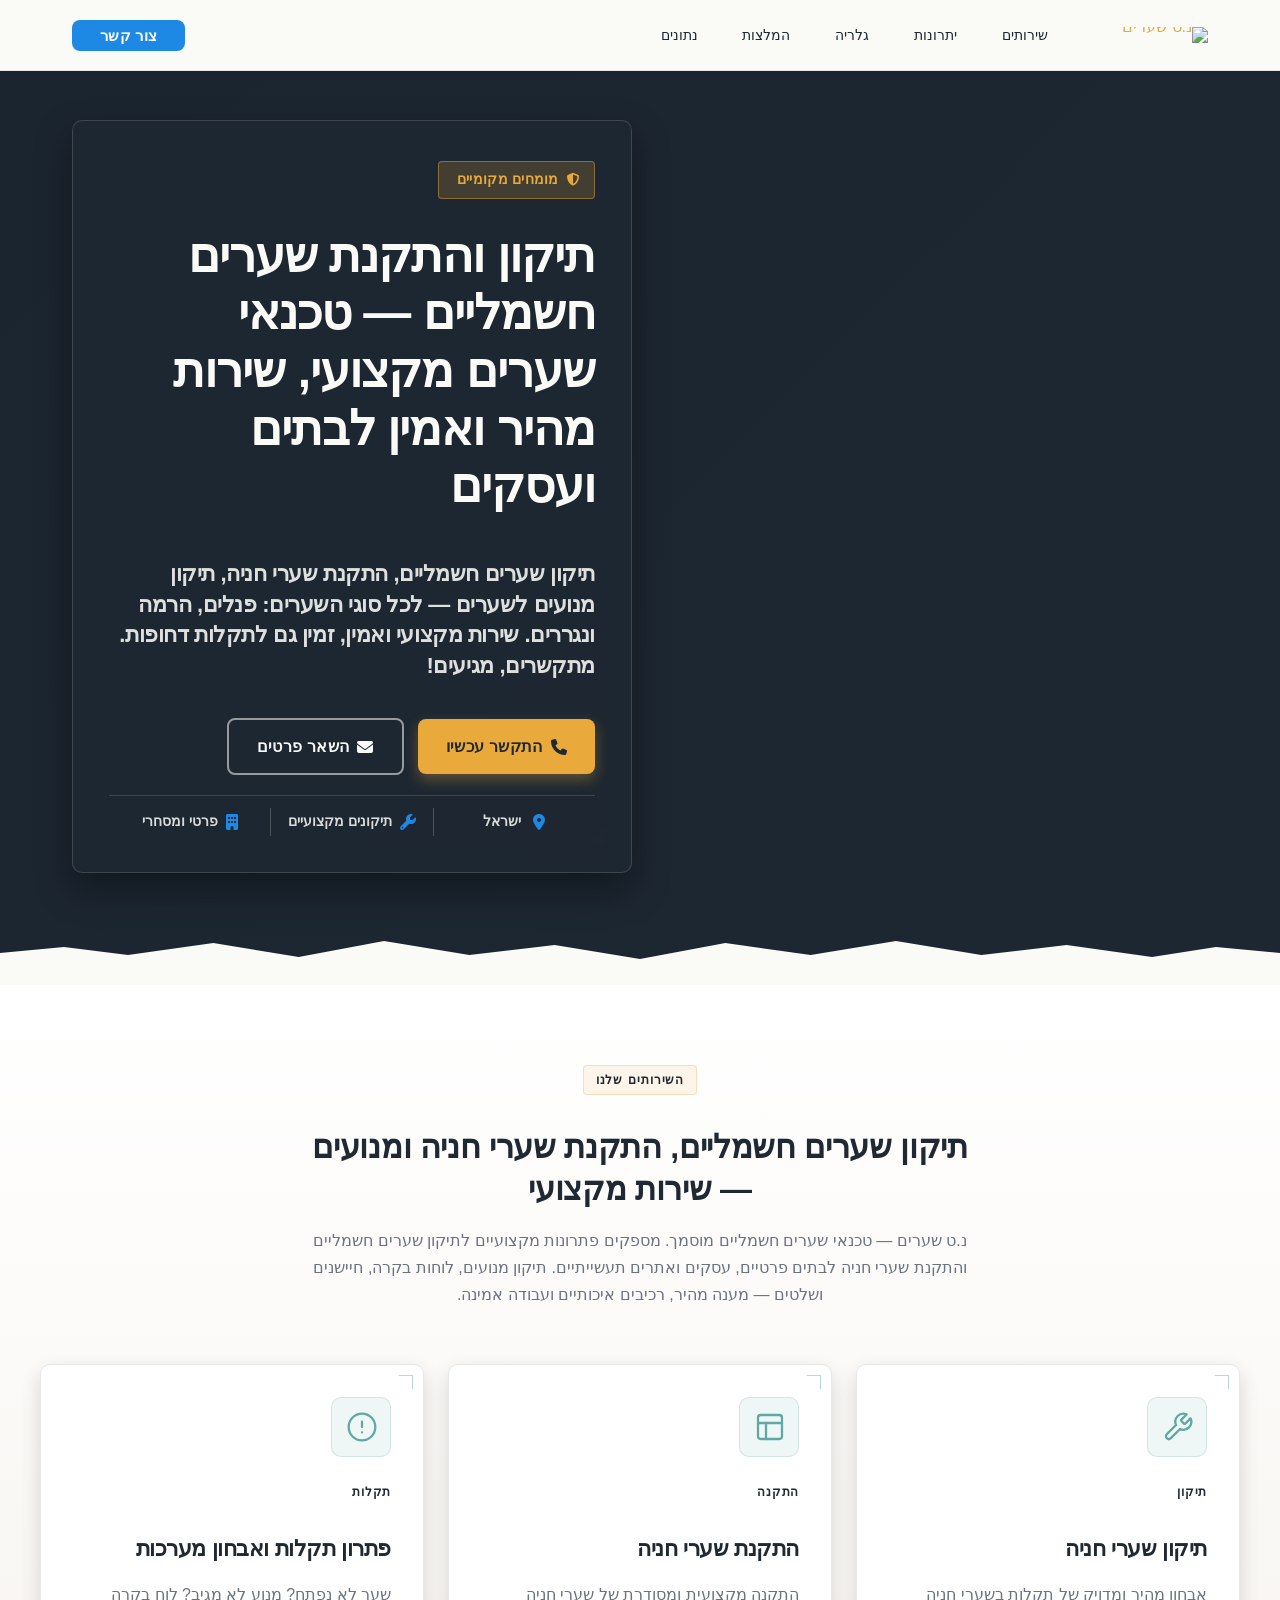
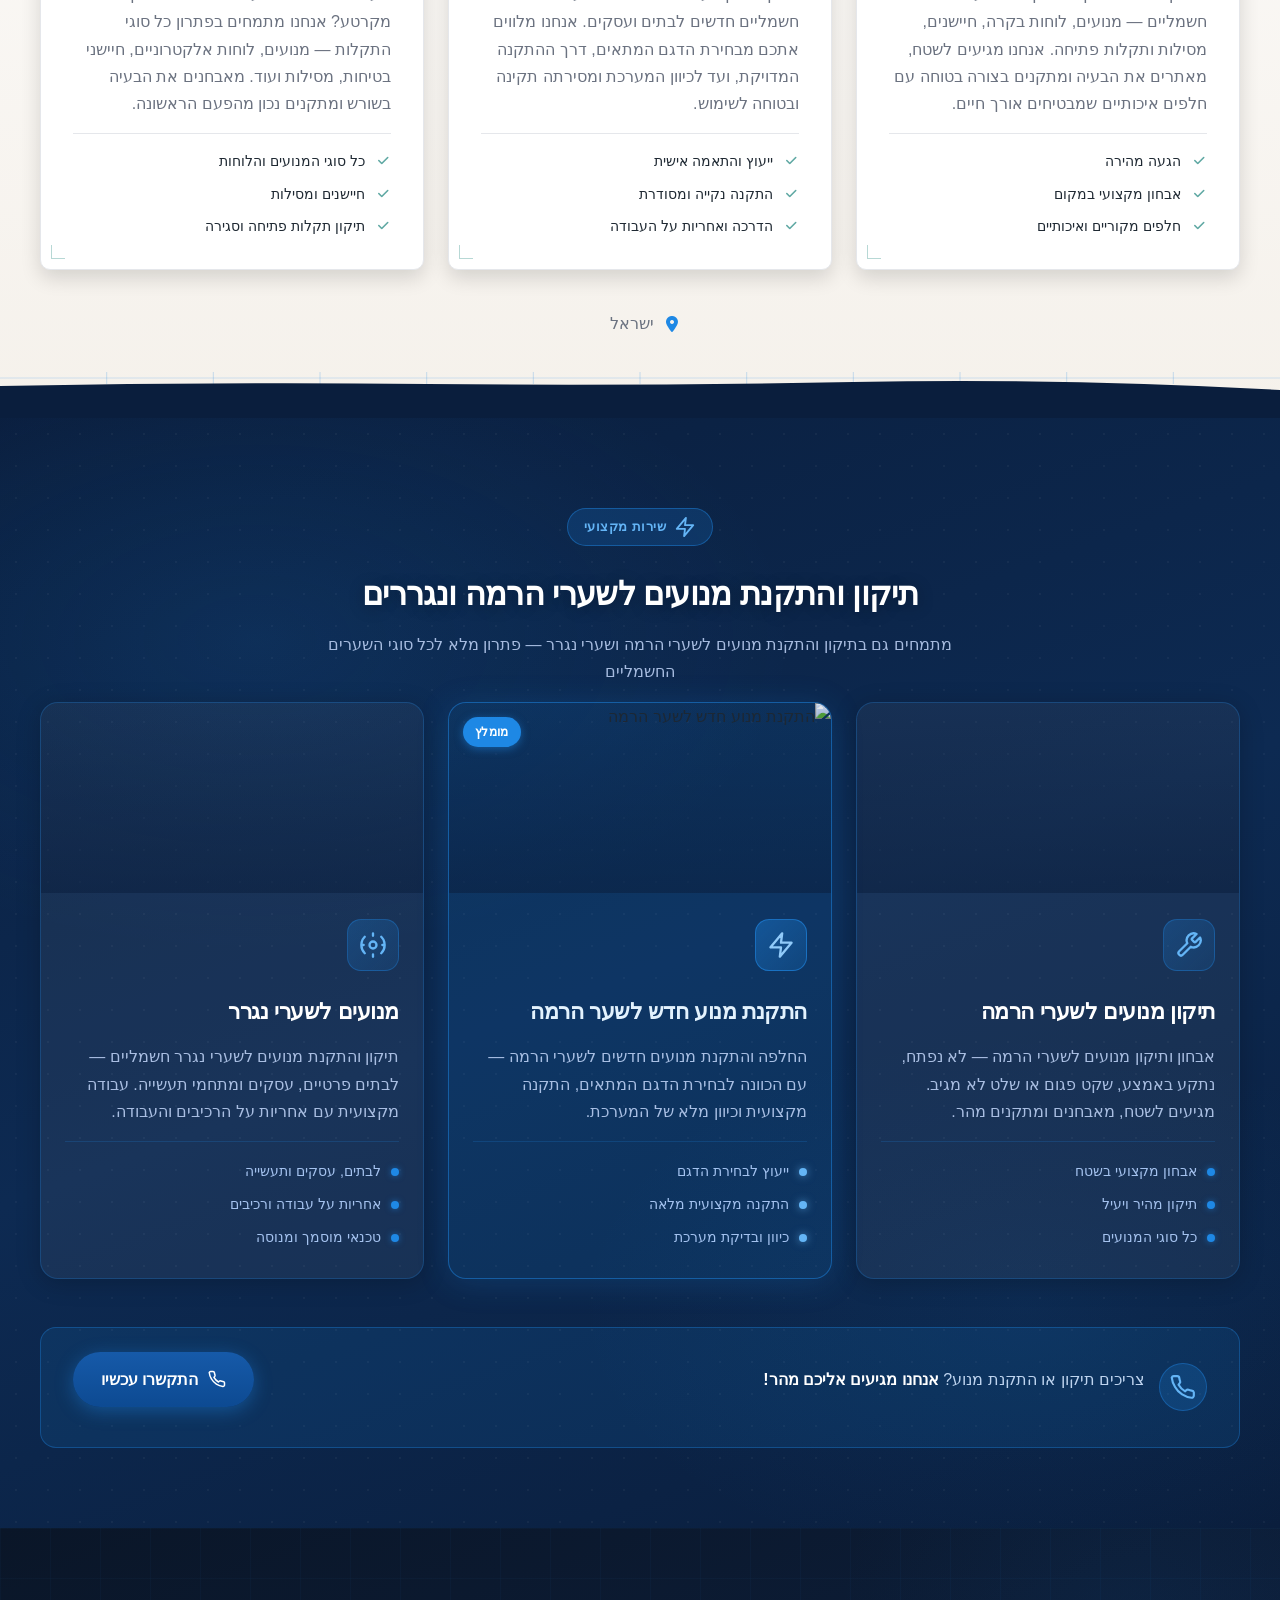
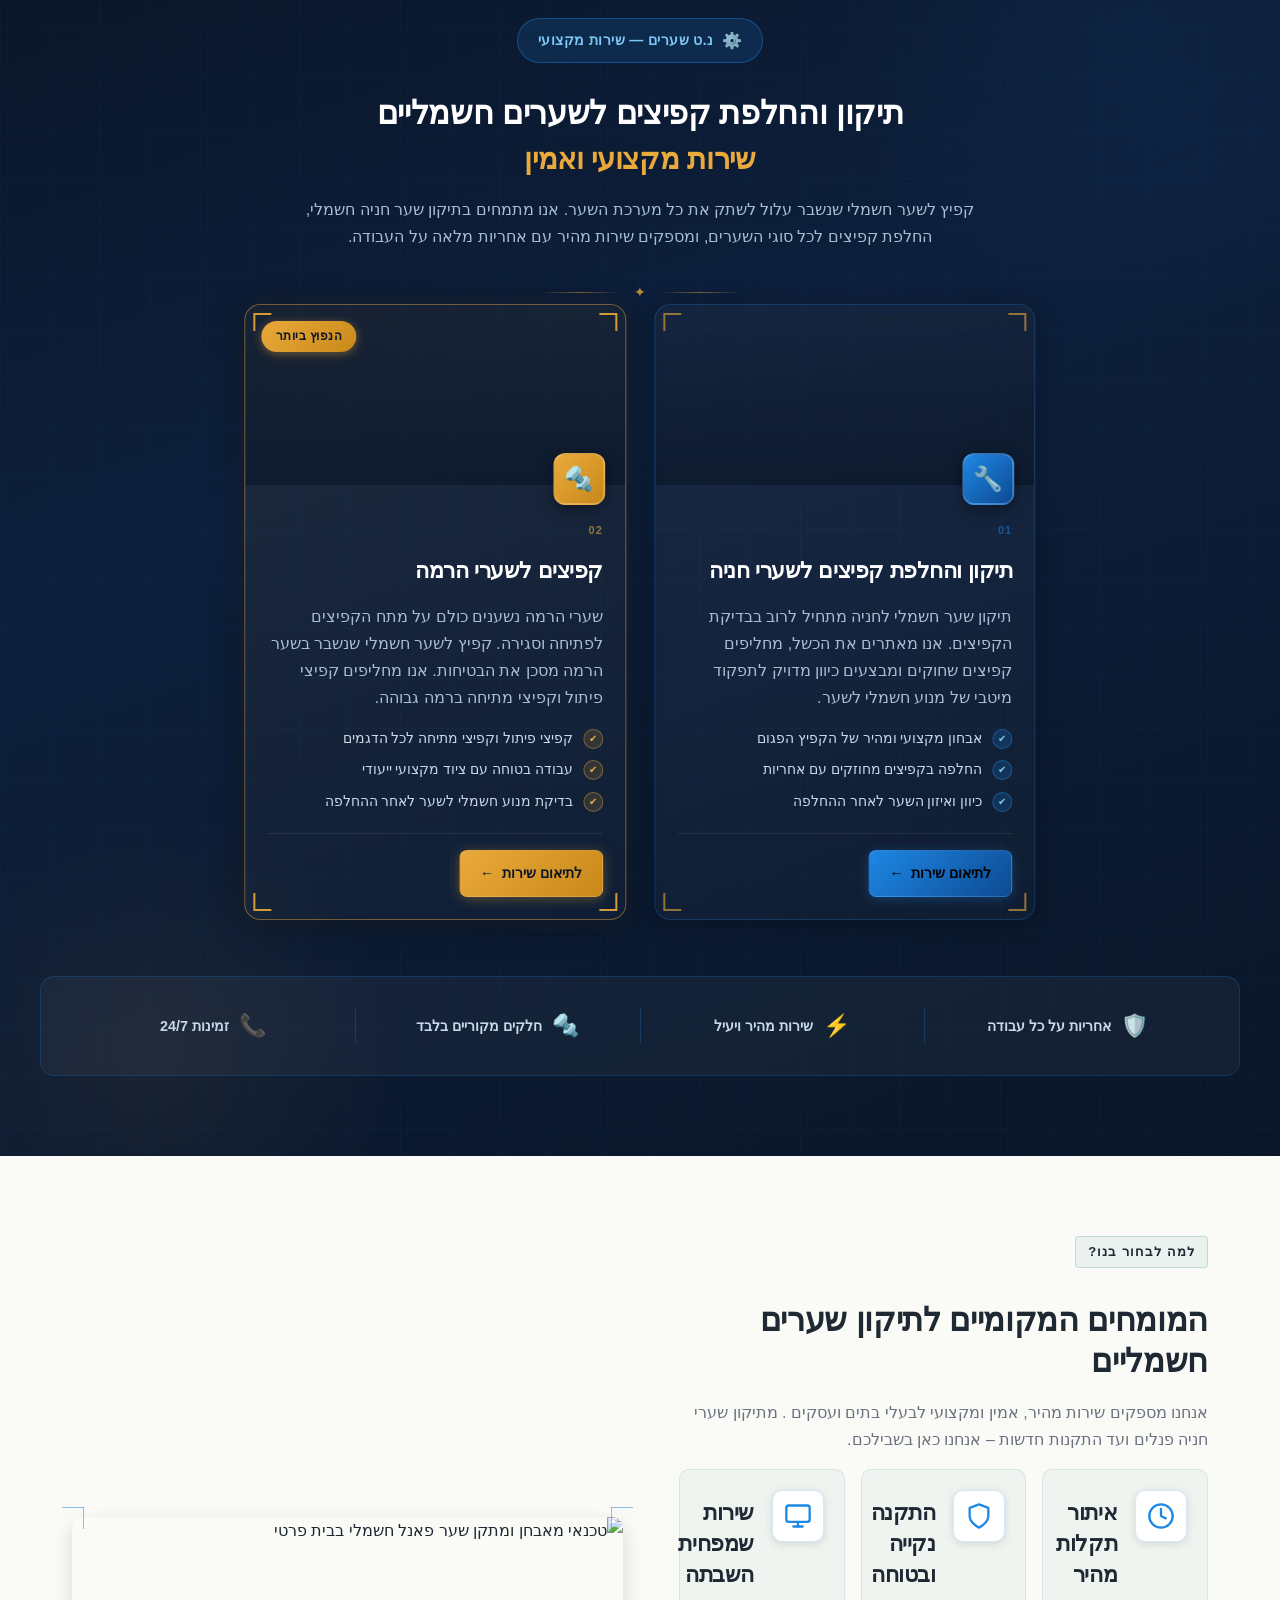
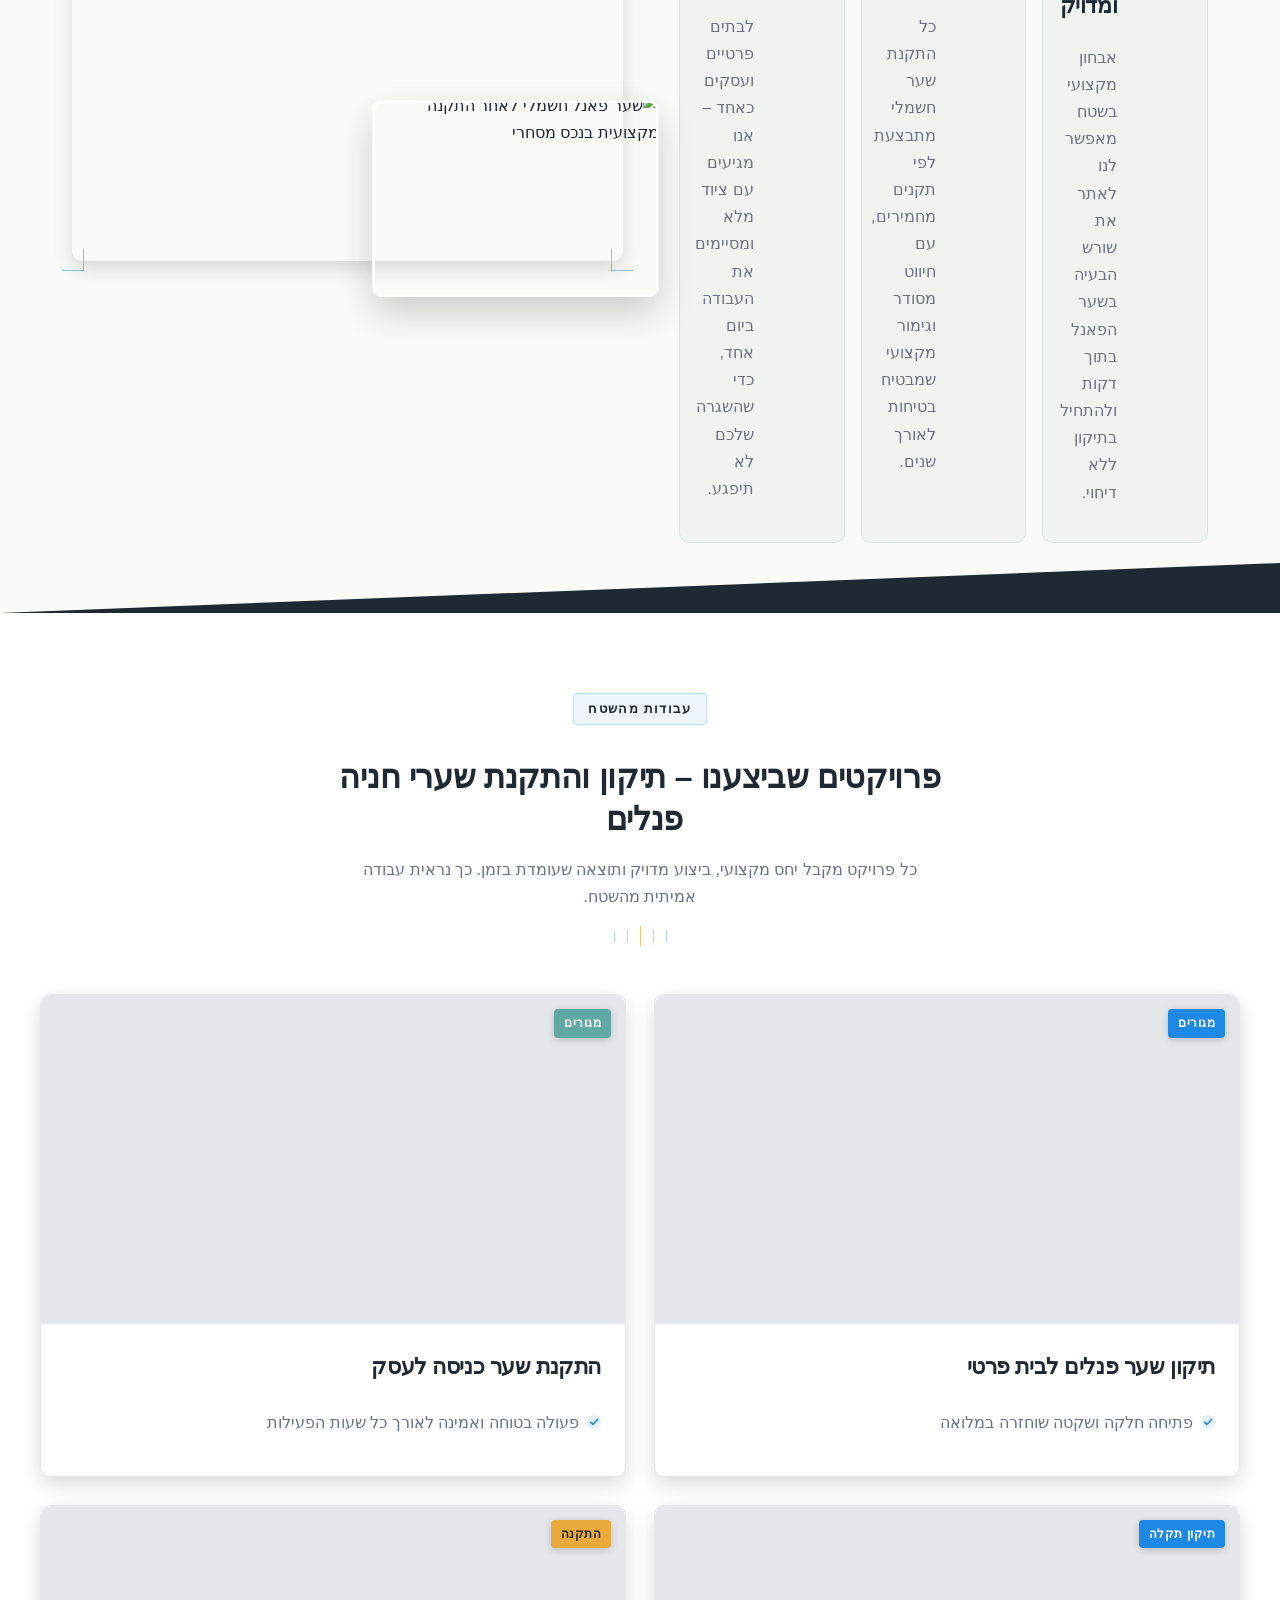
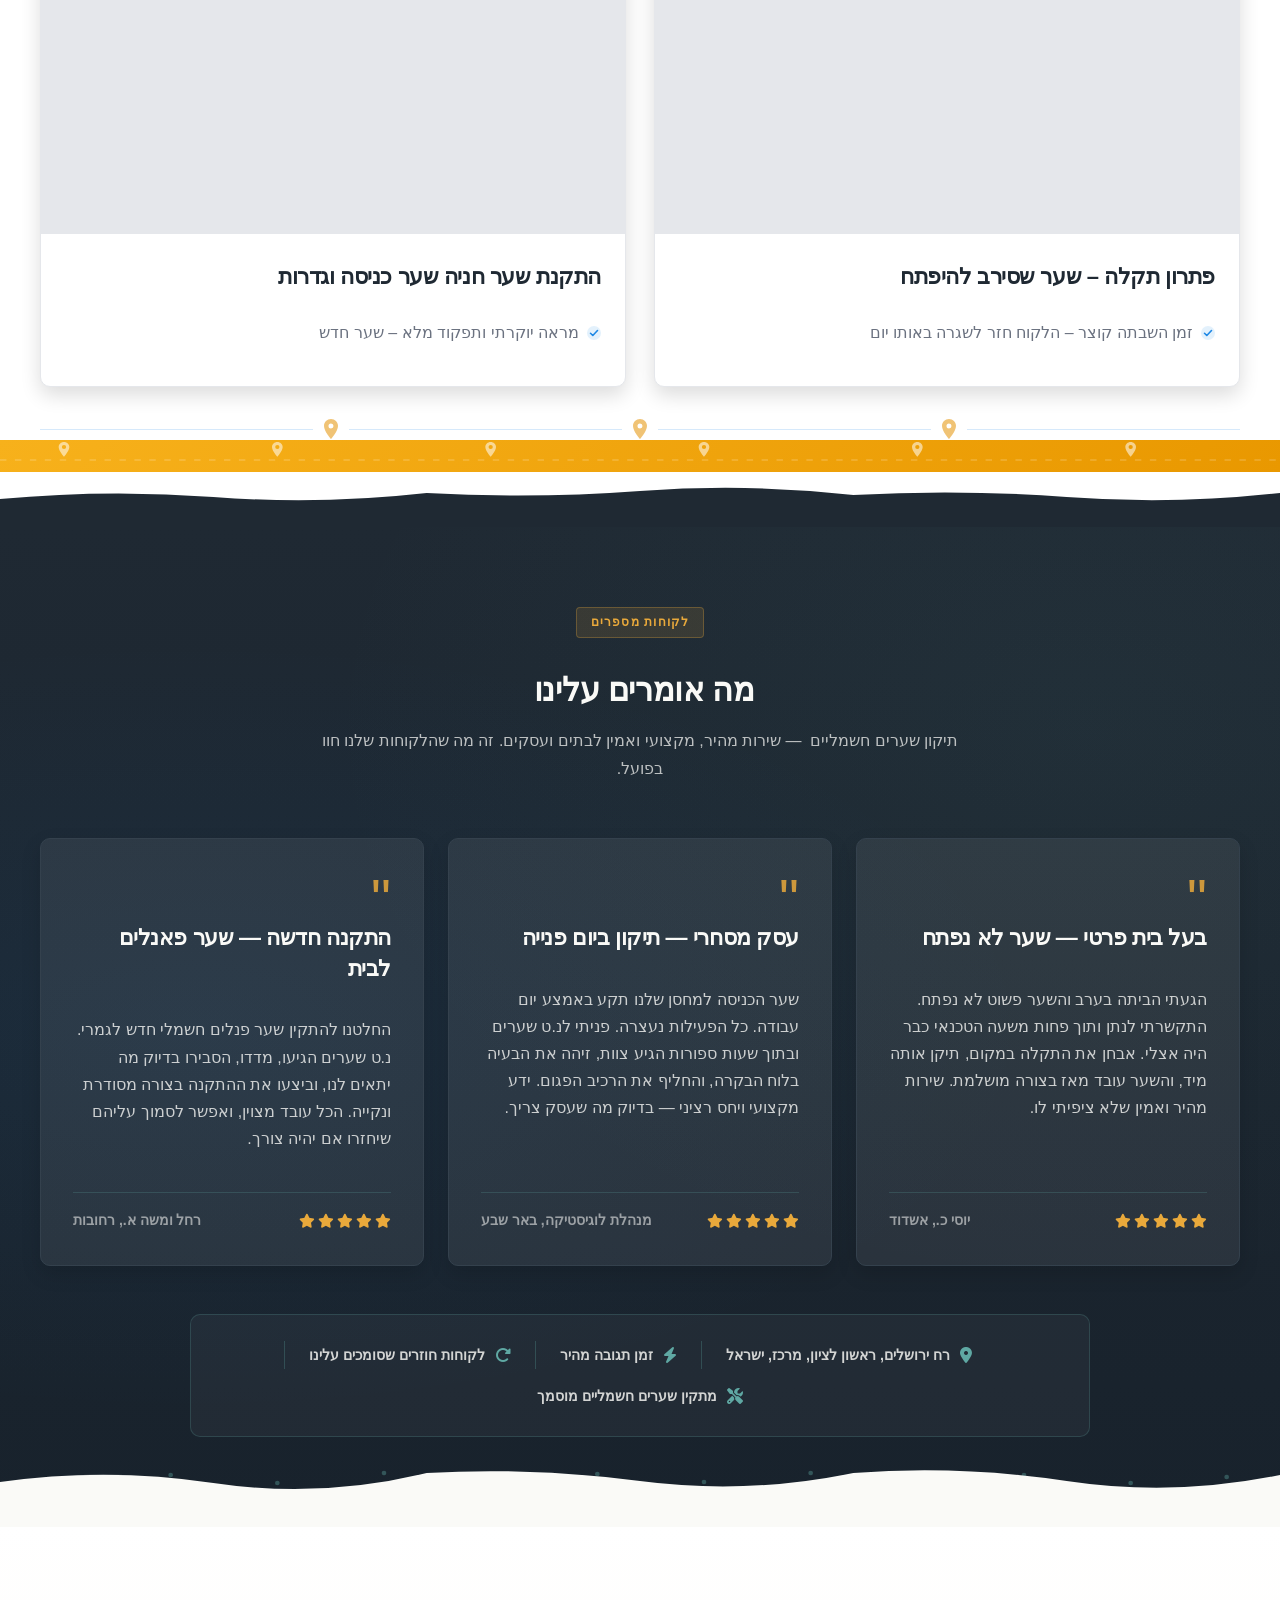
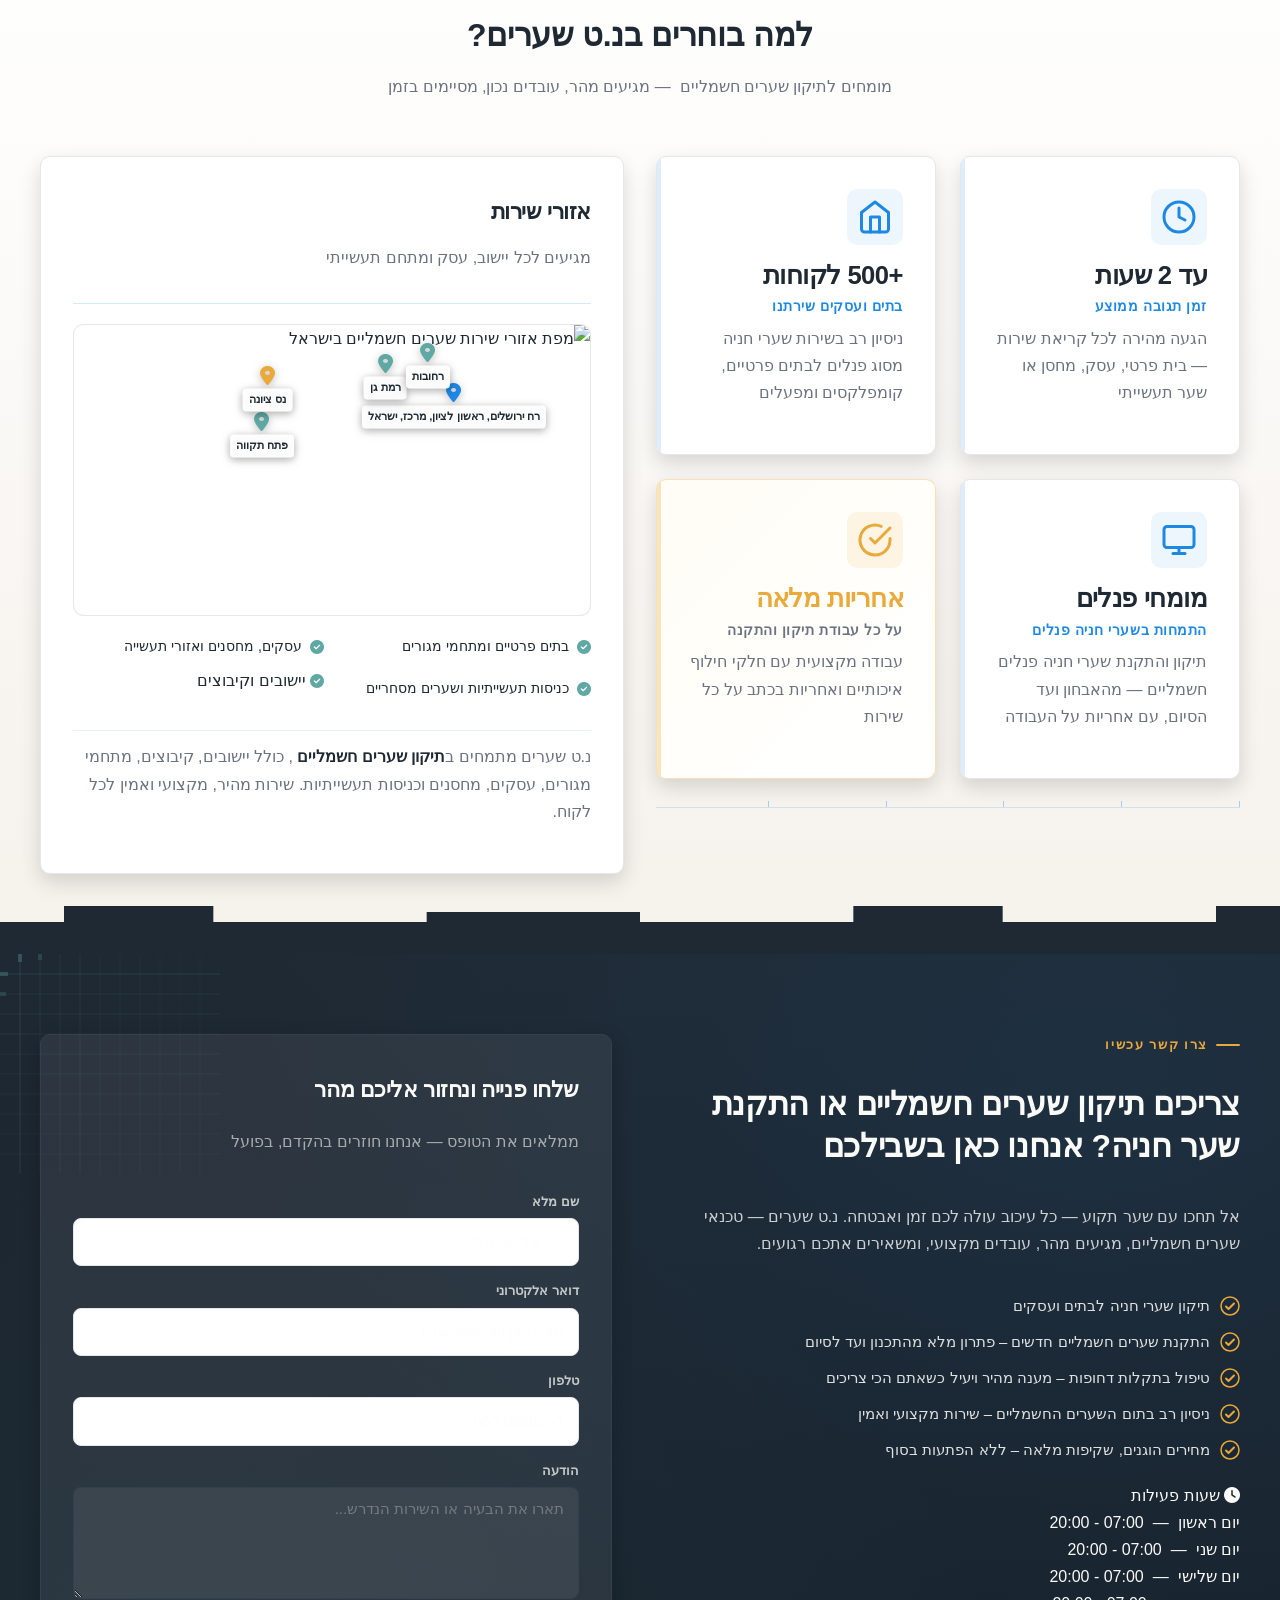
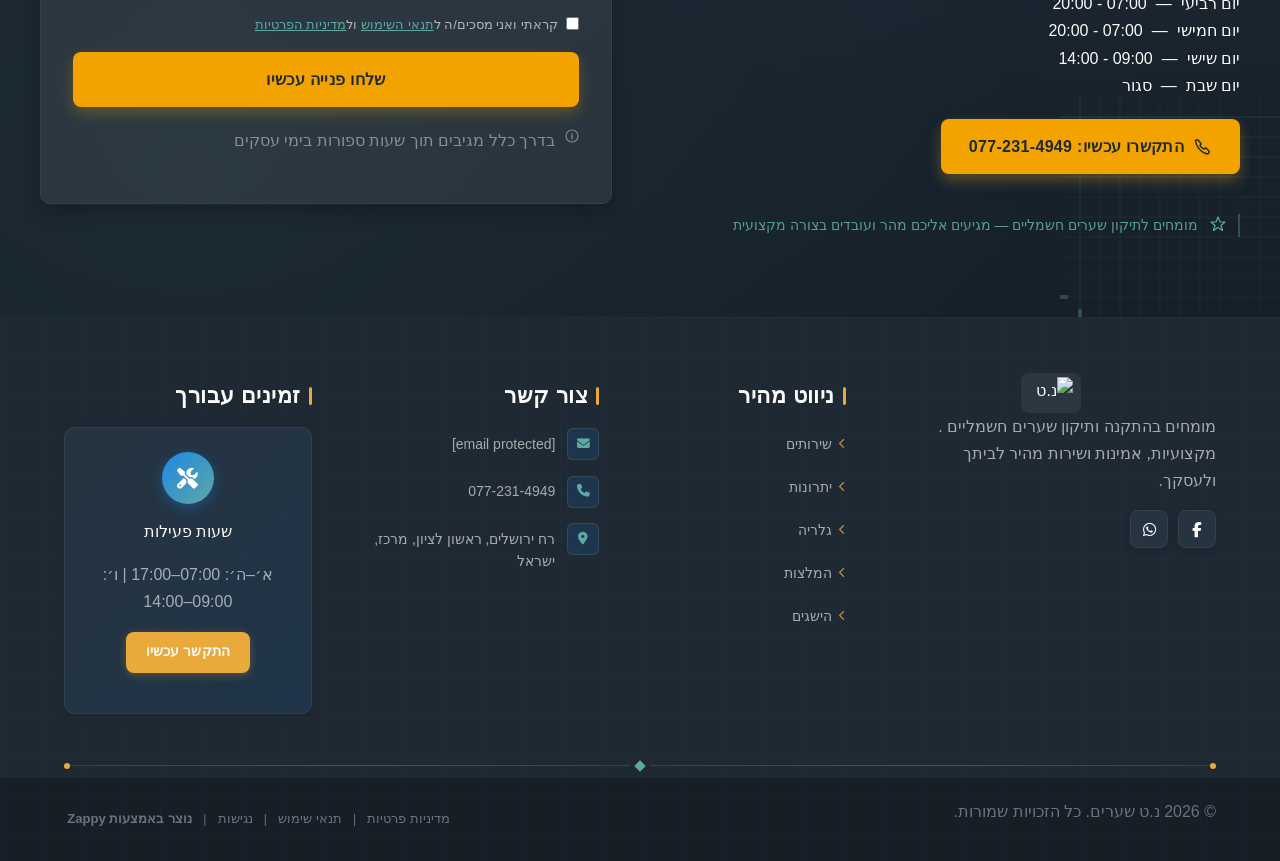
==== commit aa220df3: "Background sync: Progressive GitHub Sync" ====
--- a/index.html
+++ b/index.html
@@ -1205,7 +1205,7 @@
         <div class="nt-springs-card-featured-badge" aria-label="הנפוץ ביותר">הנפוץ ביותר</div>
 
         <div class="nt-springs-card-image-wrap">
-          <div data-zappy-zoom-wrapper="true" data-element-id="img-1780567806961-j5r6phupk" data-element-type="image" data-zappy-zoom-wrapper-width="379px" data-zappy-zoom-wrapper-height="180px" data-zappy-zoom-wrapper-width-mode="px" data-zappy-zoom-wrapper-align="center" style="position: relative !important; overflow: hidden !important; width: 379px !important; max-width: 100% !important; margin-left: auto !important; margin-right: auto !important; height: 180px !important; display: block !important; padding-bottom: 0px !important;" data-zappy-zoom-clip="true" data-zappy-wrapper-margins-applied="true" data-zappy-card-slot-fill="1"><img src="/assets/image-1780567998233-sud28k.webp?v=1780568000645" alt="קפיצים לשערי הרמה" class="nt-springs-card-image" data-placeholder="springs-lift-gate-2" data-context="Electric lift gate with visible spring mechanism, overhead garage door springs being installed by a technician, professional industrial repair" data-element-type="image" data-element-id="img-1780567806961-j5r6phupk" style="object-position: 50% 33% !important; margin: 0px !important; left: -2.5% !important; top: -8.038594% !important; width: 105% !important; height: 124.359375% !important; max-width: none !important; max-height: none !important; display: block !important; object-fit: cover !important;" data-zappy-zoom="1.05" data-zappy-original-width="379.328125" data-zappy-original-height="180" data-zappy-object-position="50% 33%"></div>
+          <div data-zappy-zoom-wrapper="true" data-element-id="img-1780567806961-j5r6phupk" data-element-type="image" data-zappy-zoom-wrapper-width="379px" data-zappy-zoom-wrapper-height="180px" data-zappy-zoom-wrapper-width-mode="px" data-zappy-zoom-wrapper-align="center" style="position: relative !important; overflow: hidden !important; width: 379px !important; max-width: 100% !important; margin-left: auto !important; margin-right: auto !important; height: 180px !important; display: block !important; padding-bottom: 0px !important;" data-zappy-zoom-clip="true" data-zappy-wrapper-margins-applied="true" data-zappy-card-slot-fill="1"><img src="/assets/image-1780568039953-co2f6m.webp?v=1780568042401" alt="קפיצים לשערי הרמה" class="nt-springs-card-image" data-placeholder="springs-lift-gate-2" data-context="Electric lift gate with visible spring mechanism, overhead garage door springs being installed by a technician, professional industrial repair" data-element-type="image" data-element-id="img-1780567806961-j5r6phupk" style="display: block; object-fit: cover; object-position: 50% 33% !important; margin-top: 0px !important; margin-bottom: 0px !important; left: -2.5% !important; top: -8.038594% !important; width: 105% !important; height: 124.359375% !important; max-width: none !important; max-height: none !important;" data-zappy-zoom="1.05" data-zappy-original-width="379.328125" data-zappy-original-height="180" data-zappy-object-position="50% 33%"></div>
           <div class="nt-springs-card-image-overlay" aria-hidden="true"></div>
         </div>
 
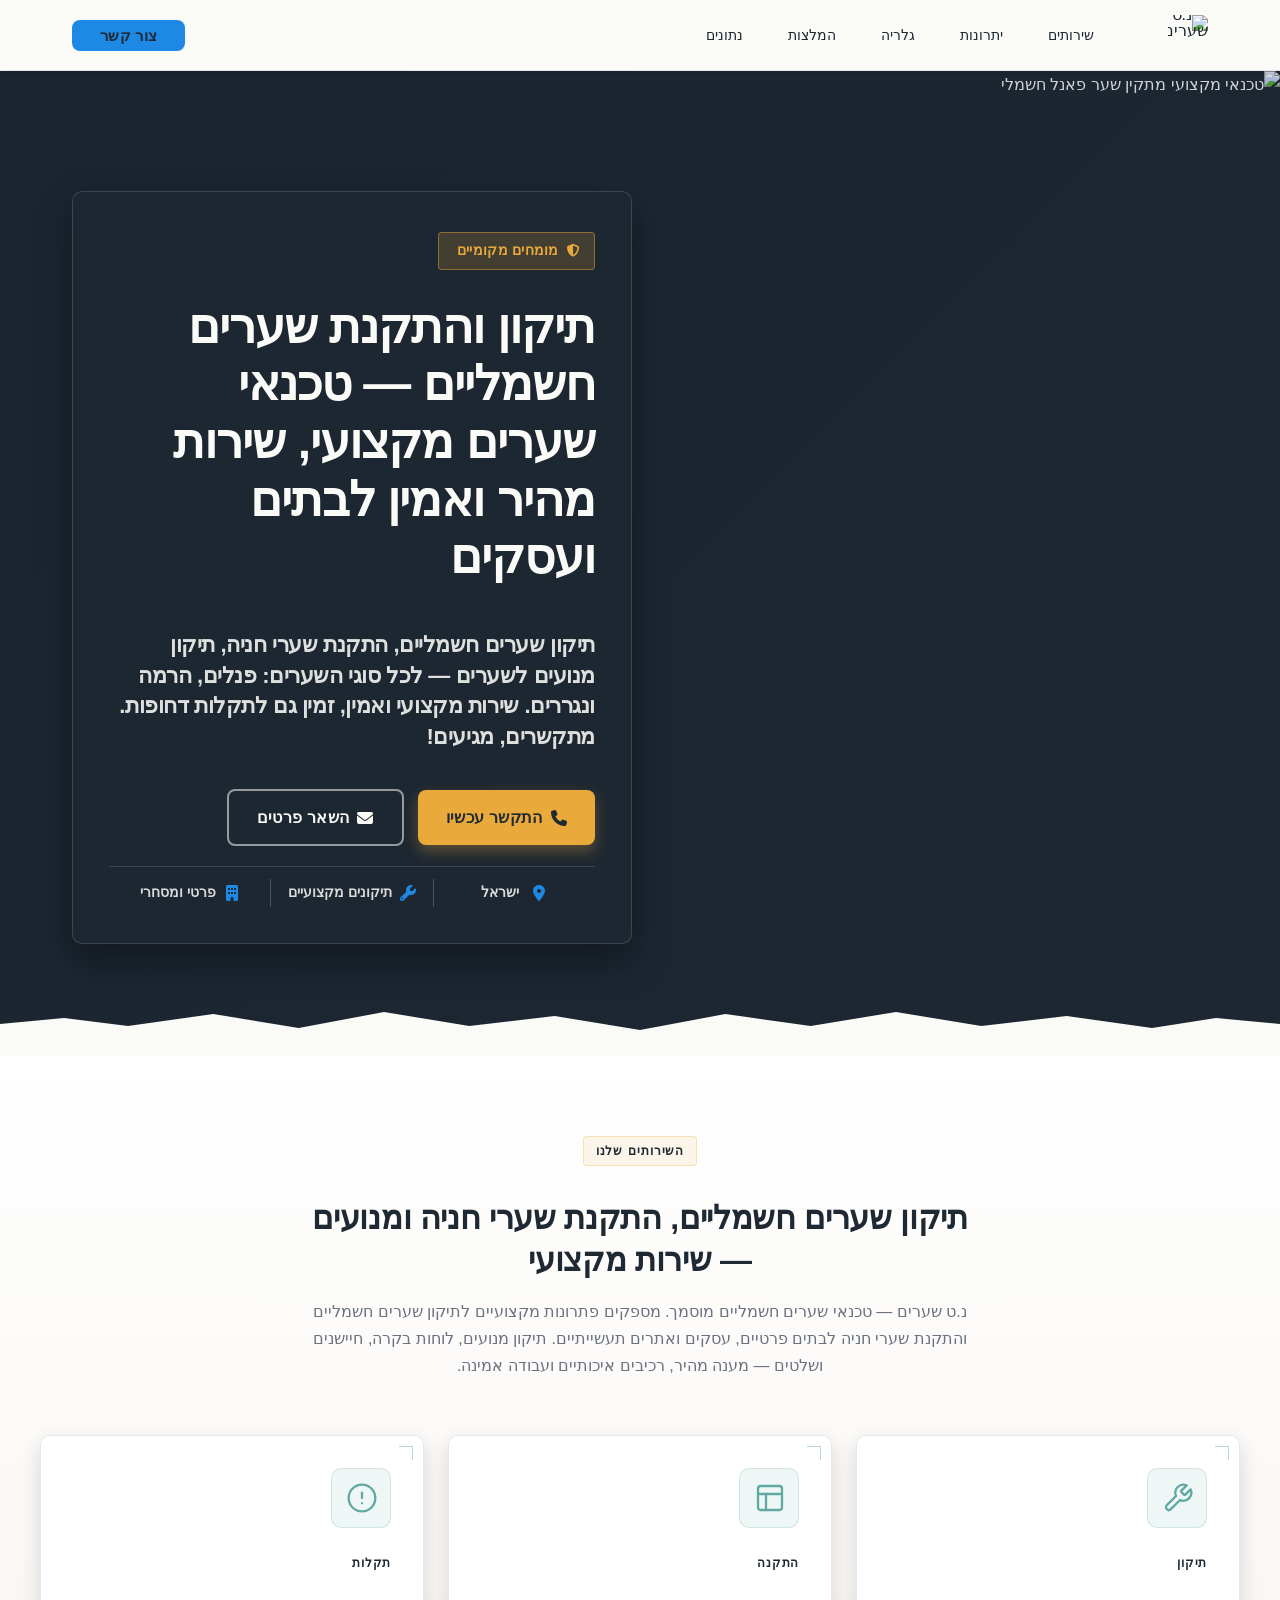
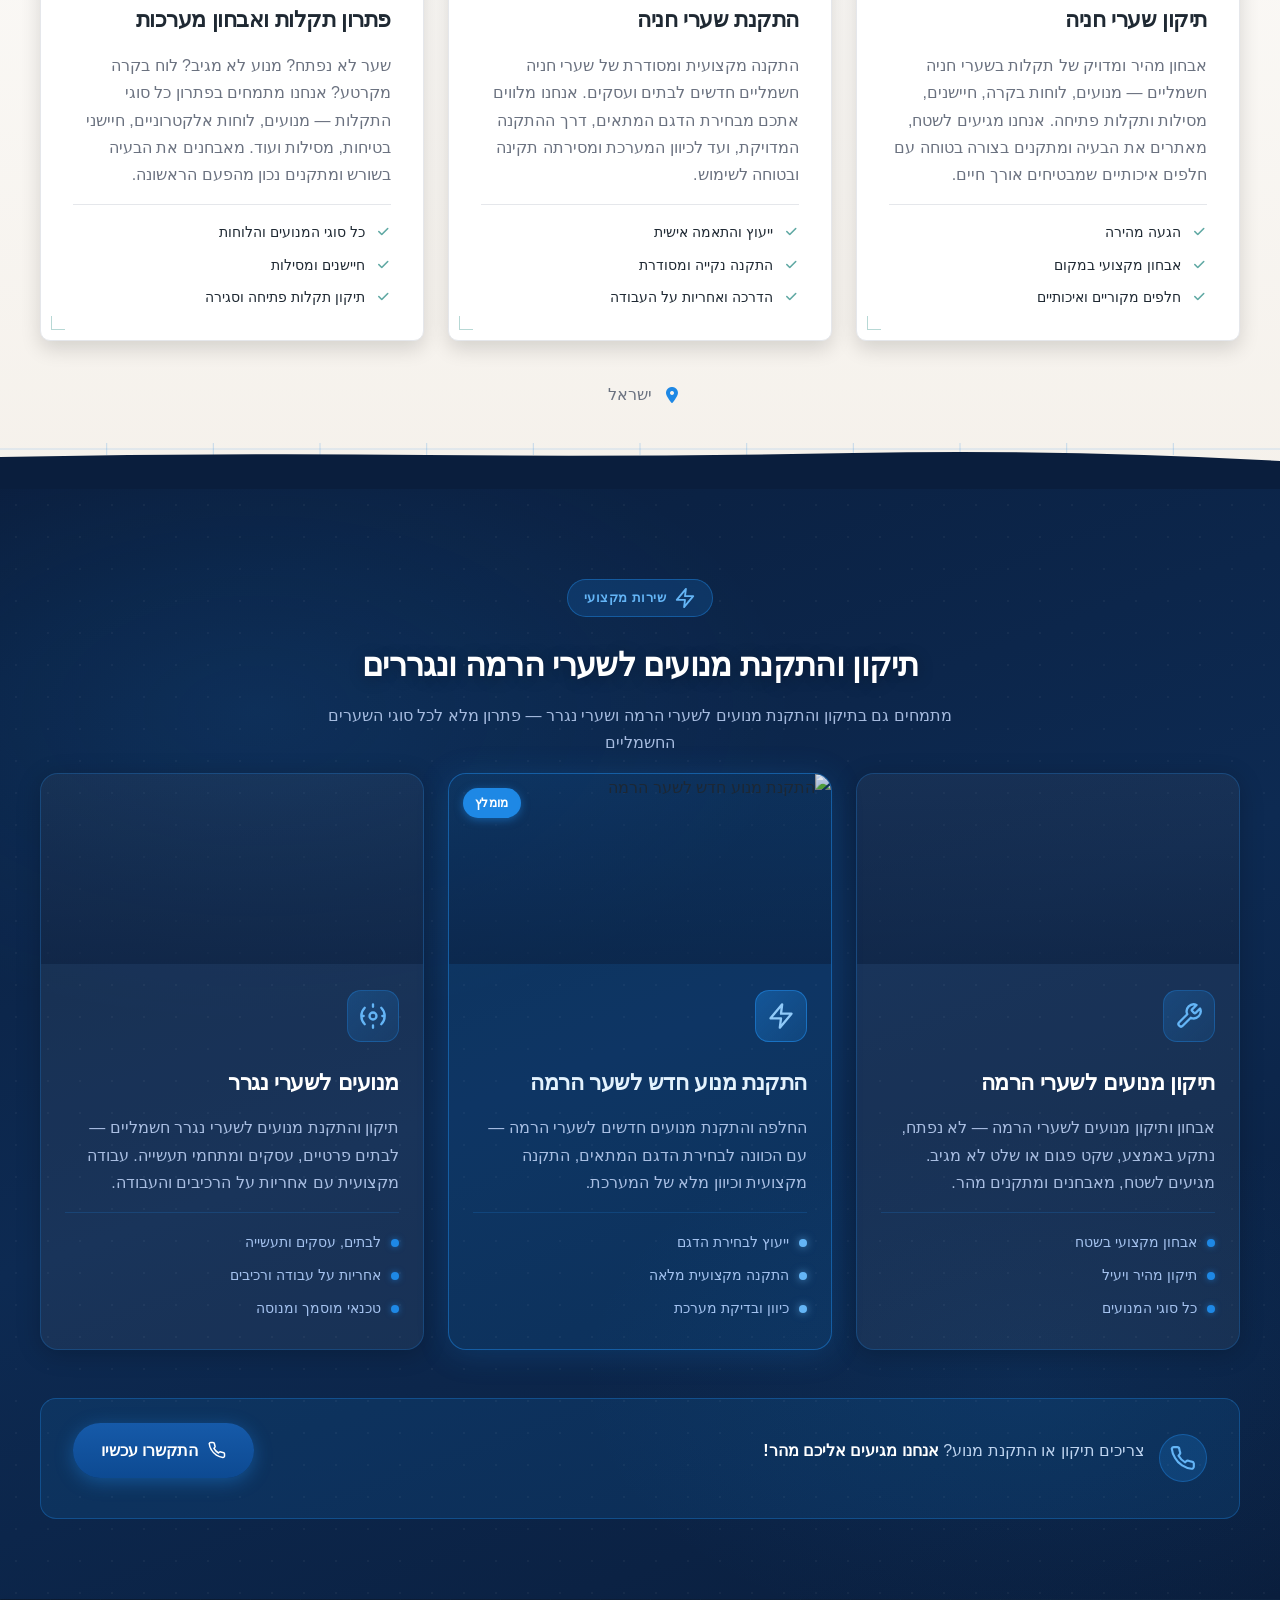
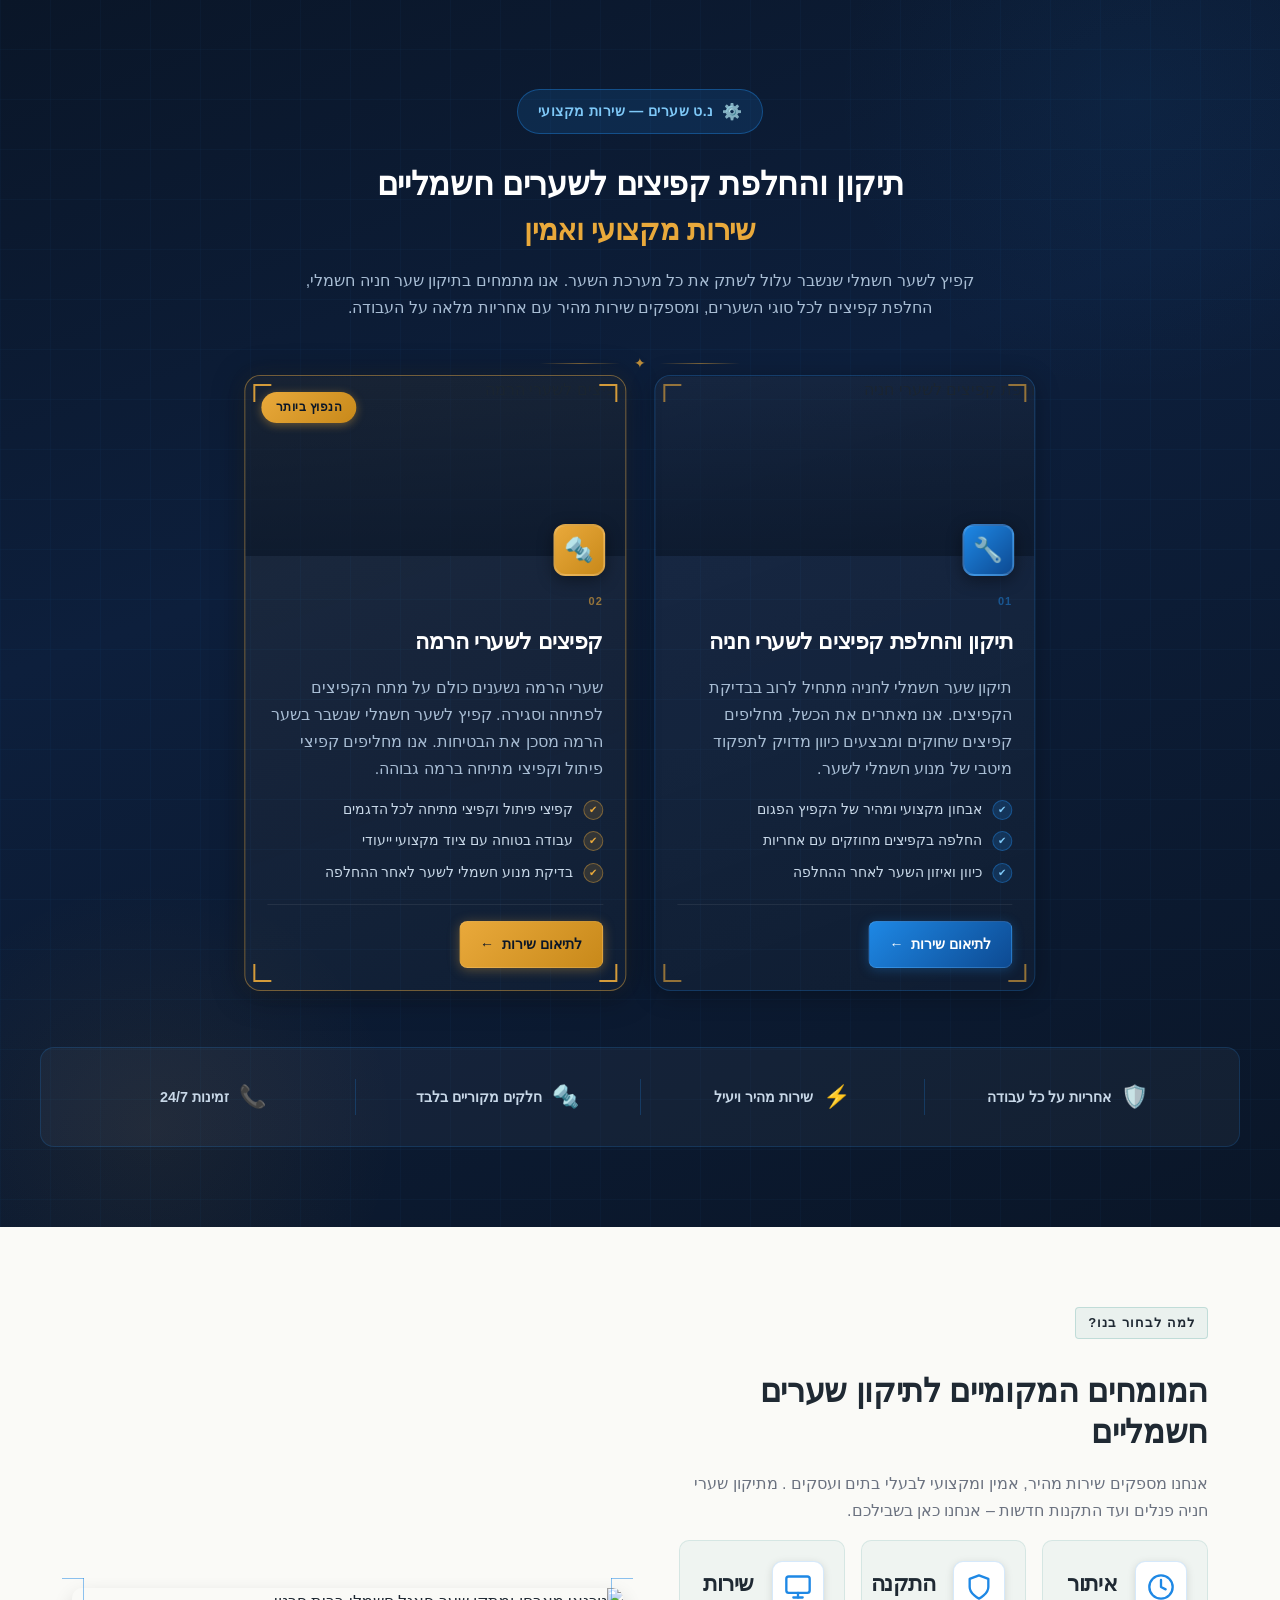
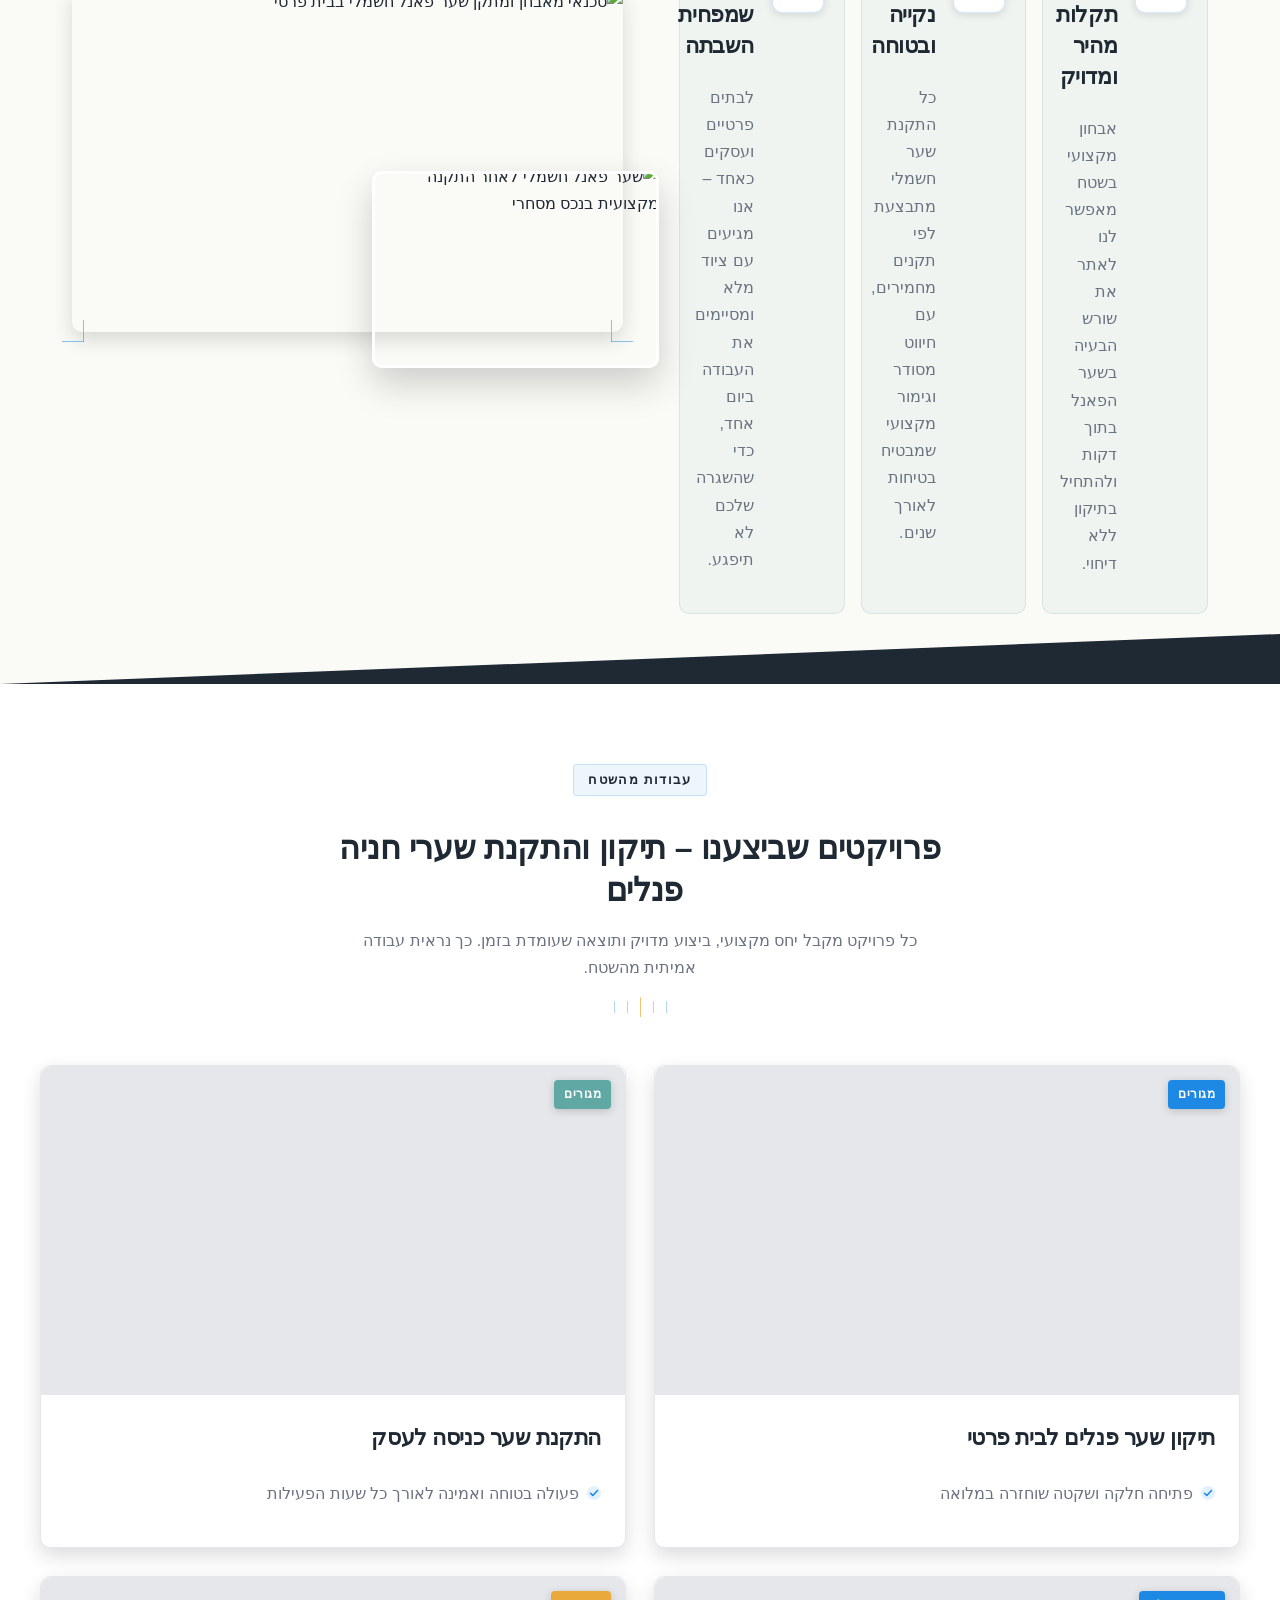
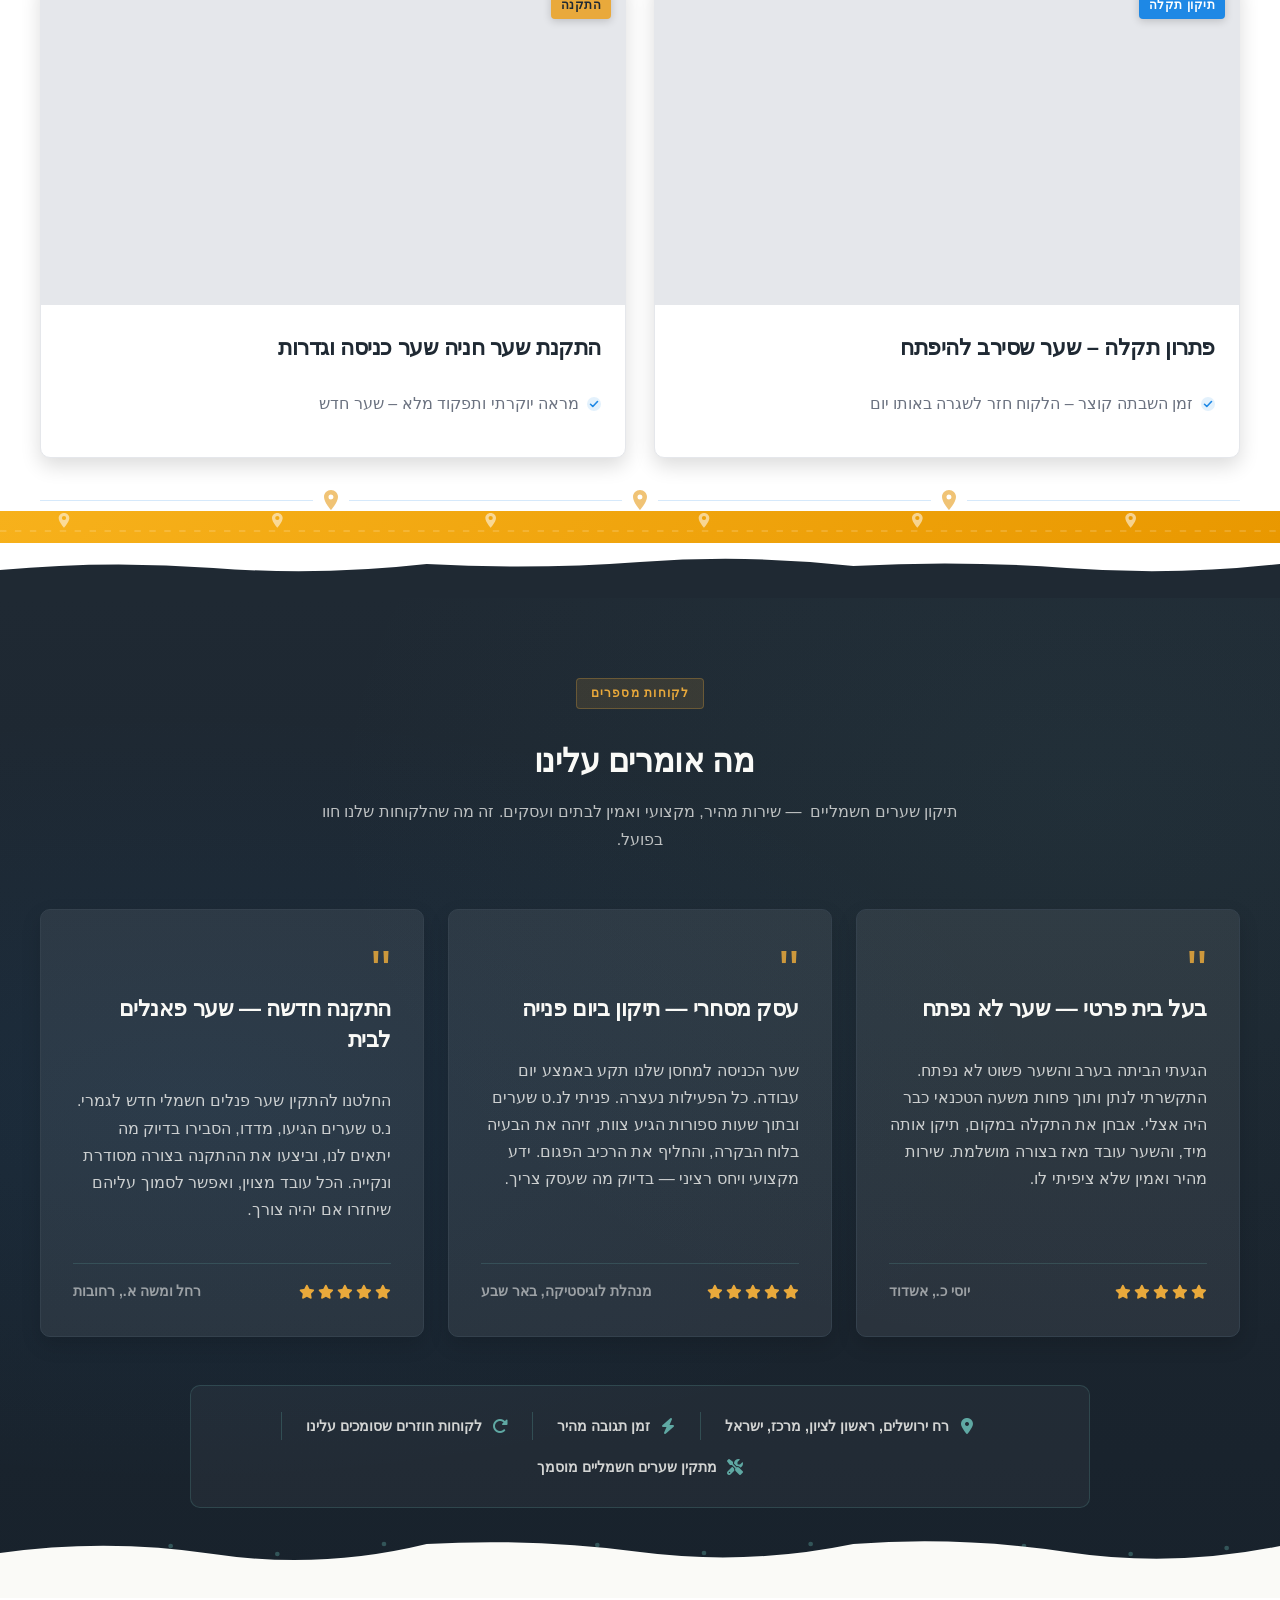
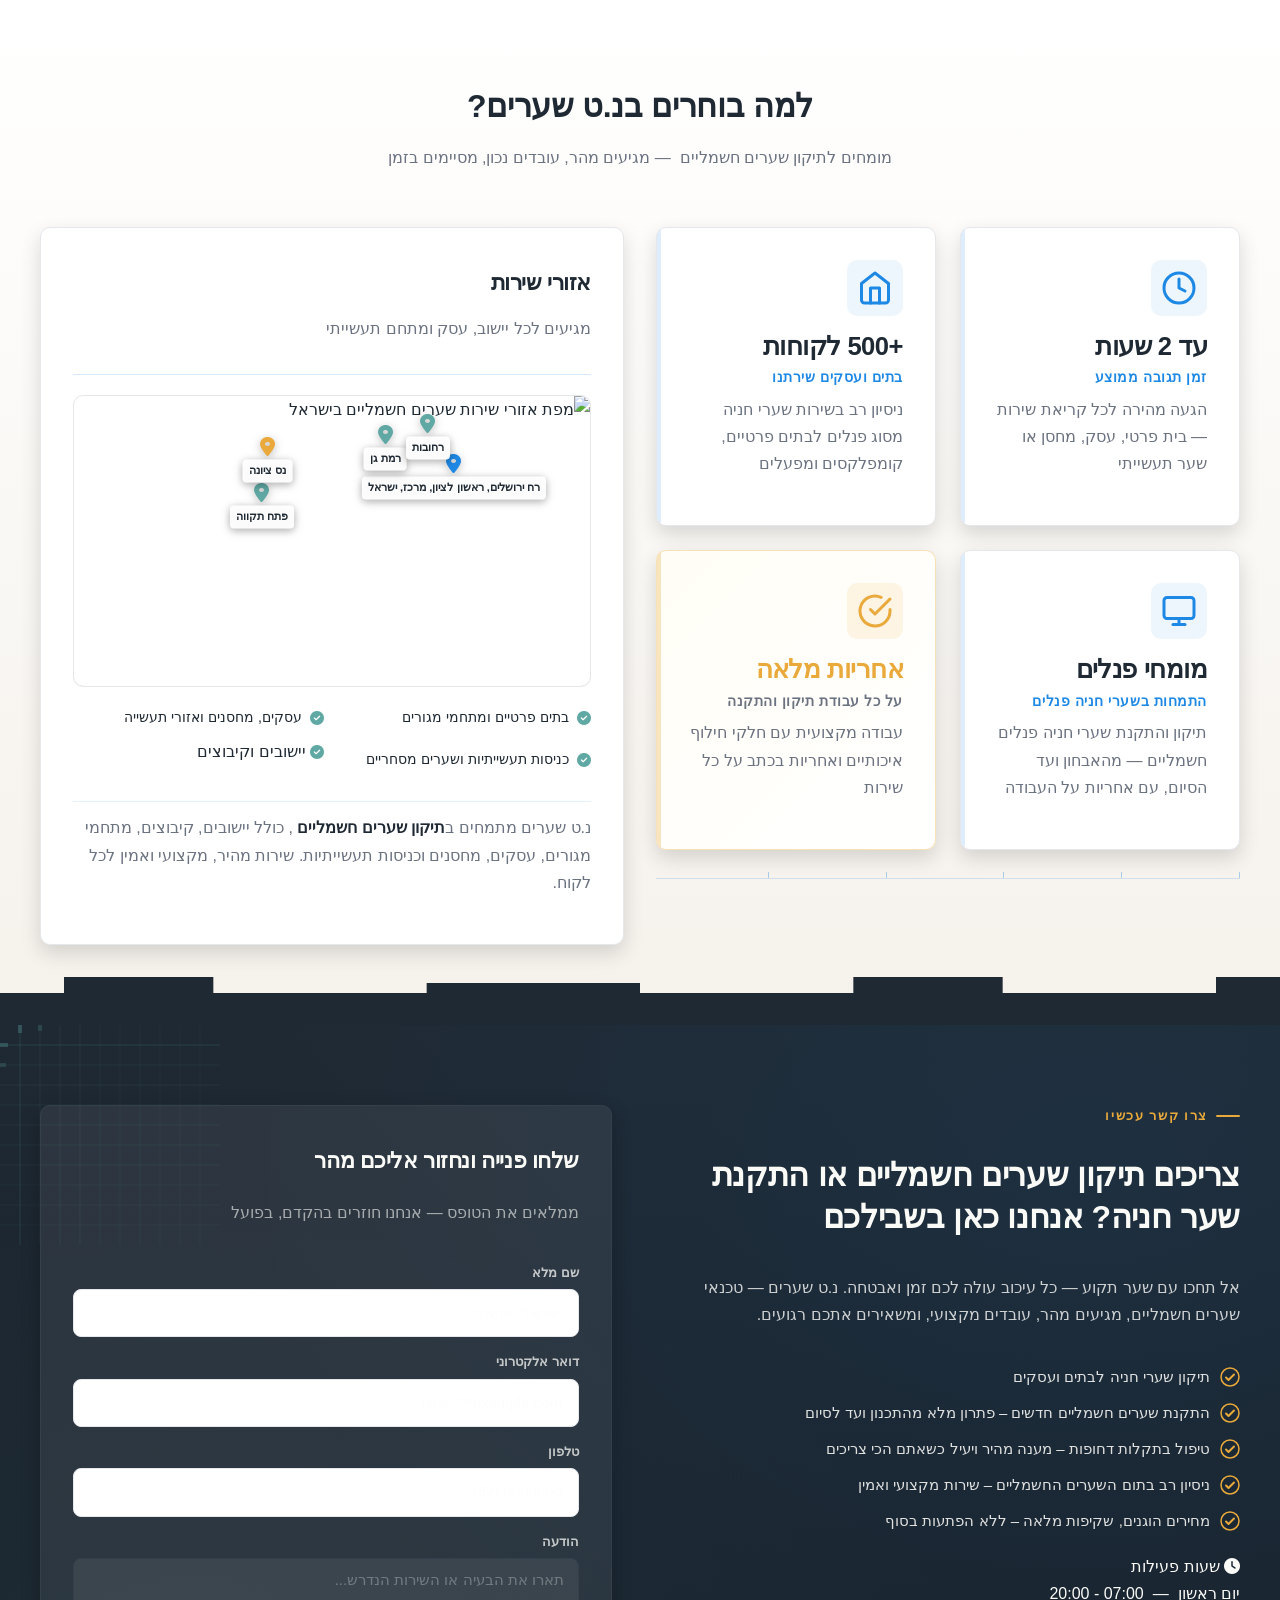
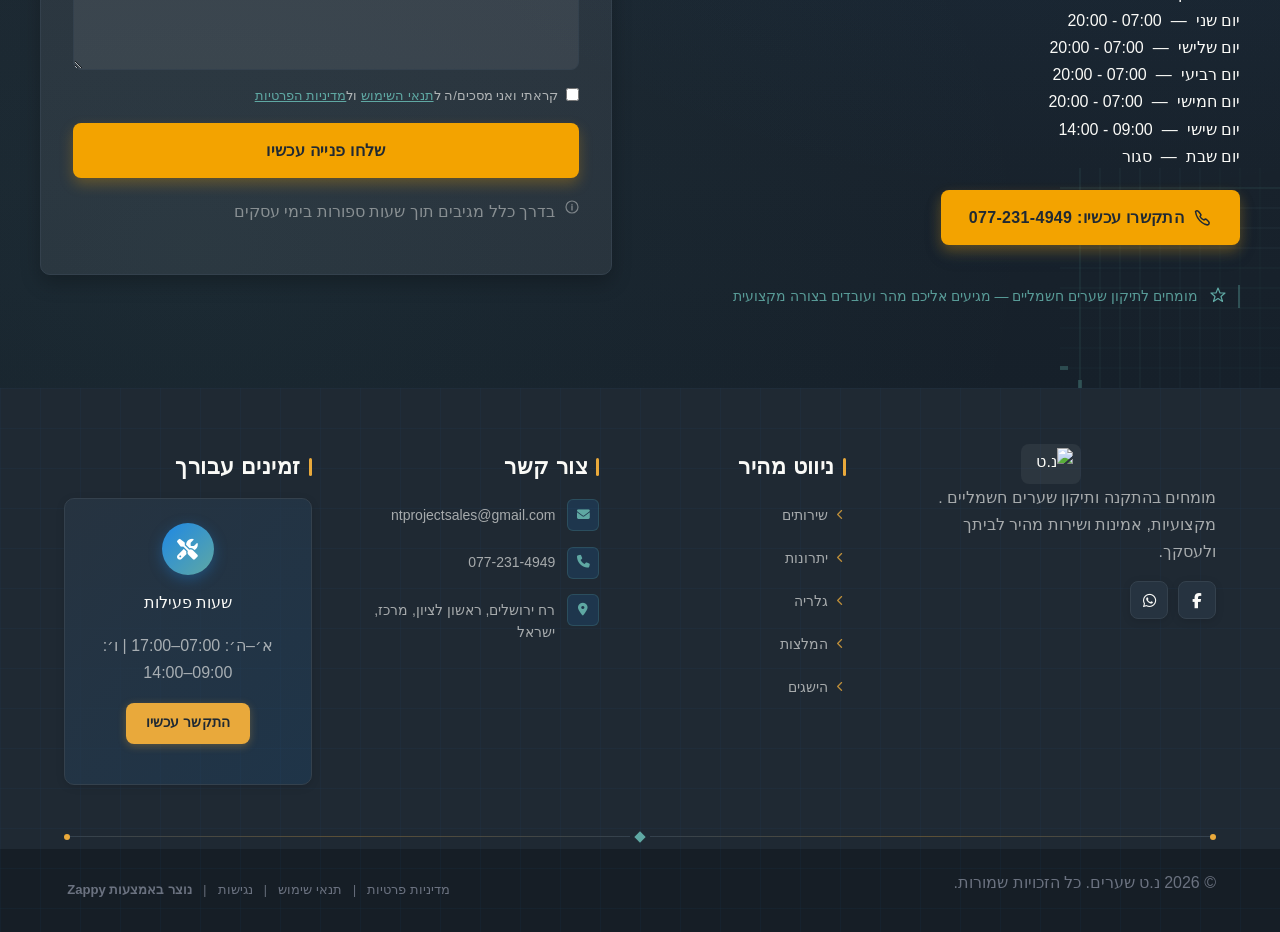
==== commit bb2a9ce8: "Background sync: Progressive GitHub Sync" ====
--- a/index.html
+++ b/index.html
@@ -1,11 +1,9 @@
-<!DOCTYPE html>
-<html lang="he" dir="rtl">
-<head>
+<!DOCTYPE html><html lang="he" dir="rtl"><head>
     <meta charset="UTF-8">
     <meta name="viewport" content="width=device-width, initial-scale=1.0">
     <meta name="robots" content="index, follow">
     <title>תיקון שערים חשמליים | התקנת שערי חניה | נ.ט שערים — טכנאי שערים</title>
-    <meta name="description" content="נ.ט שערים — מומחים בתיקון שערים חשמליים והתקנת שערי חניה. שירות מהיר לבתים ועסקים: תיקון מנועים, לוחות בקרה, שערי פנלים, הרמה ונגררים. טכנאי שערים מקצועי — מחירים הוגנים, אחריות על העבודה.">
+    <meta name="description" content="נ.ט שערים — תיקון שערים חשמליים והתקנת שערי חניה בדרום. טכנאי שערים מקצועי לתיקון מנועים, לוחות בקרה, קפיצים ושערי פנלים — שירות מהיר, אחריות מלאה ומחירים הוגנים. התקשרו עכשיו!">
     <meta name="keywords" content="תיקון שערים חשמליים בדרום, תיקון שער פאנלים לבית, שערים חשמליים, מתקין שערים חשמליים באזור הדרום">
     
     <!-- Favicons -->
@@ -161,26 +159,31 @@
       // Track button clicks (counted as actions)
       if (target.tagName === 'BUTTON' || target.closest('button')) {
         var button = target.tagName === 'BUTTON' ? target : target.closest('button');
-        trackEvent('click', {
+        var clickMeta = {
           element: 'button',
           text: button.textContent.trim().substring(0, 100),
           id: button.id || null,
           class: button.className || null
-        });
+        };
+        
+        trackEvent('click', clickMeta);
       }
       
       // Track link clicks (navigation - not counted as actions)
       else if (target.tagName === 'A' || target.closest('a')) {
         var link = target.tagName === 'A' ? target : target.closest('a');
-        trackEvent('navigation', {
+        var navMeta = {
           element: 'link',
           text: link.textContent.trim().substring(0, 100),
           href: link.href,
           external: link.hostname !== window.location.hostname
-        });
+        };
+        
+        trackEvent('navigation', navMeta);
       }
     }, true);
   }
+  
   
   // Track form submissions
   if (config.trackFormSubmissions) {
@@ -218,11 +221,382 @@
 })();
 </script>
 <!-- End Zappy Analytics -->
+<!-- Zappy Marketing Events -->
+<script>
+(function() {
+  'use strict';
+  if (window.zappyFireMarketingEvent) return;
+
+  var ECOM_MODE = "";
+  var IS_CATALOG = false;
+  var IS_FULL = false;
+
+  var ECOM_ALIAS = {
+    begin_checkout: 'checkout_started',
+    purchase: 'checkout_complete',
+    add_to_cart: 'add_to_cart',
+    view_product: 'view_product'
+  };
+
+  function pagePath() {
+    try {
+      if (window.ZAPPY_CONFIG && window.ZAPPY_CONFIG.currentPagePath) {
+        return window.ZAPPY_CONFIG.currentPagePath;
+      }
+    } catch (e) {}
+    try { return window.location.pathname || '/'; } catch (e2) { return '/'; }
+  }
+
+  function normalizeItems(meta) {
+    meta = meta || {};
+    var raw = meta.items || meta.cartItems || meta.cart_items || meta.lineItems || [];
+    if (!Array.isArray(raw)) raw = [];
+    var out = [];
+    for (var i = 0; i < raw.length; i++) {
+      var item = raw[i];
+      if (!item || typeof item !== 'object') continue;
+      var id = String(item.item_id || item.productId || item.product_id || item.id || '').trim();
+      var name = String(item.item_name || item.productName || item.product_name || item.name || '').trim();
+      var price = parseFloat(item.price != null ? item.price : (item.unitPrice != null ? item.unitPrice : 0)) || 0;
+      var quantity = Math.max(1, parseInt(item.quantity != null ? item.quantity : (item.qty != null ? item.qty : 1), 10) || 1);
+      if (!id && !name) continue;
+      out.push({ item_id: id || name, item_name: name || id, price: price, quantity: quantity });
+    }
+    return out;
+  }
+
+  function buildGa4Params(eventId, meta) {
+    meta = meta || {};
+    var items = normalizeItems(meta);
+    var value = parseFloat(meta.value != null ? meta.value : (meta.total != null ? meta.total : 0)) || 0;
+    var currency = String(meta.currency || 'USD').toUpperCase();
+
+    if (eventId === 'checkout_complete') {
+      return {
+        transaction_id: String(meta.transaction_id || meta.orderId || meta.order_id || meta.orderNumber || '') || undefined,
+        value: value,
+        currency: currency,
+        items: items
+      };
+    }
+    if (eventId === 'checkout_started') {
+      return { value: value, currency: currency, items: items };
+    }
+    if (eventId === 'add_to_cart') {
+      var atcItems = items.length ? items : [{
+        item_id: String(meta.productId || meta.product_id || ''),
+        item_name: String(meta.productName || meta.product_name || ''),
+        price: parseFloat(meta.value != null ? meta.value : (meta.price != null ? meta.price : 0)) || 0,
+        quantity: parseInt(meta.quantity != null ? meta.quantity : 1, 10) || 1
+      }].filter(function(x) { return x.item_id || x.item_name; });
+      return {
+        value: value || (atcItems[0] ? atcItems[0].price * atcItems[0].quantity : 0),
+        currency: currency,
+        items: atcItems
+      };
+    }
+    if (eventId === 'view_product') {
+      var vpItems = items.length ? items : [{
+        item_id: String(meta.productId || meta.product_id || ''),
+        item_name: String(meta.productName || meta.product_name || ''),
+        price: parseFloat(meta.price != null ? meta.price : (meta.value != null ? meta.value : 0)) || 0,
+        quantity: 1
+      }].filter(function(x) { return x.item_id || x.item_name; });
+      return {
+        currency: currency,
+        value: value || (vpItems[0] ? vpItems[0].price : 0),
+        items: vpItems
+      };
+    }
+    if (eventId === 'whatsapp_click' || eventId === 'phone_click') {
+      return { method: eventId === 'whatsapp_click' ? 'whatsapp' : 'phone', page_path: meta.pagePath || pagePath() };
+    }
+    if (eventId === 'contact_form_submitted' || eventId === 'product_inquiry') {
+      return { page_path: meta.pagePath || pagePath() };
+    }
+    return meta;
+  }
+
+  function buildMetaParams(eventId, meta) {
+    meta = meta || {};
+    var items = normalizeItems(meta);
+    var value = parseFloat(meta.value != null ? meta.value : (meta.total != null ? meta.total : 0)) || 0;
+    var currency = String(meta.currency || 'USD').toUpperCase();
+    var contentIds = [];
+    var numItems = 0;
+    for (var i = 0; i < items.length; i++) {
+      if (items[i].item_id) contentIds.push(items[i].item_id);
+      numItems += items[i].quantity || 1;
+    }
+
+    if (eventId === 'checkout_complete') {
+      return {
+        value: value,
+        currency: currency,
+        content_ids: contentIds.length ? contentIds : undefined,
+        content_type: 'product',
+        num_items: numItems || undefined,
+        order_id: String(meta.order_id || meta.orderId || meta.transaction_id || meta.orderNumber || '') || undefined
+      };
+    }
+    if (eventId === 'checkout_started') {
+      return {
+        value: value,
+        currency: currency,
+        content_ids: contentIds.length ? contentIds : undefined,
+        content_type: 'product',
+        num_items: numItems || parseInt(meta.itemCount != null ? meta.itemCount : 0, 10) || undefined
+      };
+    }
+    if (eventId === 'add_to_cart') {
+      var id = String(meta.productId || meta.product_id || contentIds[0] || '');
+      return {
+        value: value || (items[0] ? items[0].price * items[0].quantity : 0),
+        currency: currency,
+        content_ids: id ? [id] : (contentIds.length ? contentIds : undefined),
+        content_type: 'product',
+        content_name: meta.productName || meta.product_name || (items[0] && items[0].item_name),
+        num_items: parseInt(meta.quantity != null ? meta.quantity : (numItems || 1), 10) || 1
+      };
+    }
+    if (eventId === 'view_product') {
+      var vid = String(meta.productId || meta.product_id || contentIds[0] || '');
+      return {
+        value: value || parseFloat(meta.price != null ? meta.price : 0) || 0,
+        currency: currency,
+        content_ids: vid ? [vid] : (contentIds.length ? contentIds : undefined),
+        content_type: 'product',
+        content_name: meta.productName || meta.product_name || (items[0] && items[0].item_name)
+      };
+    }
+    if (eventId === 'whatsapp_click' || eventId === 'phone_click') {
+      return {
+        content_name: eventId === 'whatsapp_click' ? 'WhatsApp' : 'Phone',
+        content_category: 'contact'
+      };
+    }
+    if (eventId === 'contact_form_submitted' || eventId === 'product_inquiry') {
+      return {
+        content_name: eventId === 'product_inquiry' ? 'Product inquiry' : 'Contact form',
+        content_category: meta.productName || meta.product_name || undefined
+      };
+    }
+    return meta;
+  }
+
+  var PLATFORM = {
+    whatsapp_click: { ga4: 'contact', meta: 'Contact', gtm: 'whatsapp_click', ecom: false },
+    phone_click: { ga4: 'contact', meta: 'Contact', gtm: 'phone_click', ecom: false },
+    contact_form_submitted: { ga4: 'generate_lead', meta: 'Lead', gtm: 'contact_form_submitted', ecom: false },
+    checkout_started: { ga4: 'begin_checkout', meta: 'InitiateCheckout', gtm: 'begin_checkout', ecom: true },
+    checkout_complete: { ga4: 'purchase', meta: 'Purchase', gtm: 'purchase', ecom: true },
+    product_inquiry: { ga4: 'generate_lead', meta: 'Lead', gtm: 'product_inquiry', ecom: false },
+    add_to_cart: { ga4: 'add_to_cart', meta: 'AddToCart', gtm: 'add_to_cart', ecom: true },
+    view_product: { ga4: 'view_item', meta: 'ViewContent', gtm: 'view_item', ecom: true }
+  };
+
+  function purchaseDedupKey(orderId) {
+    return 'zappy_purchase_fired_' + String(orderId || '');
+  }
+
+  function alreadyFiredPurchase(orderId) {
+    if (!orderId) return false;
+    try {
+      return sessionStorage.getItem(purchaseDedupKey(orderId)) === '1';
+    } catch (e) {
+      return false;
+    }
+  }
+
+  function markPurchaseFired(orderId) {
+    if (!orderId) return;
+    try { sessionStorage.setItem(purchaseDedupKey(orderId), '1'); } catch (e) {}
+  }
+
+  /**
+   * Fire a marketing event to first-party analytics + GA4/GTM/Meta when present.
+   * @param {string} eventName marketing ID or ecommerce alias
+   * @param {object} [metadata]
+   * @param {{ skipFirstParty?: boolean }} [opts]
+   */
+  window.zappyFireMarketingEvent = function(eventName, metadata, opts) {
+    try {
+      opts = opts || {};
+      metadata = metadata || {};
+      var eventId = ECOM_ALIAS[eventName] || eventName;
+      var plat = PLATFORM[eventId];
+      if (!plat) return;
+
+      if (!metadata.pagePath && !metadata.page_path) {
+        metadata.pagePath = pagePath();
+      }
+
+      if (eventId === 'checkout_complete') {
+        var oid = String(metadata.orderId || metadata.order_id || metadata.transaction_id || '');
+        if (oid && alreadyFiredPurchase(oid)) return;
+        if (oid) markPurchaseFired(oid);
+      }
+
+      // First-party (skip when already tracked via zappyTrackEcomAnalytics path
+      // that opts out, or when caller already recorded under a different name)
+      if (!opts.skipFirstParty) {
+        try {
+          if (window.zappyAnalytics && typeof window.zappyAnalytics.track === 'function') {
+            window.zappyAnalytics.track(eventId, metadata);
+          }
+        } catch (e1) {}
+      }
+
+      // GTM / dataLayer — platform-standard ecommerce event names
+      try {
+        window.dataLayer = window.dataLayer || [];
+        if (plat.ecom) {
+          var ga4ForGtm = buildGa4Params(eventId, metadata);
+          var ecommerce = {};
+          if (ga4ForGtm.transaction_id) ecommerce.transaction_id = ga4ForGtm.transaction_id;
+          if (ga4ForGtm.value != null) ecommerce.value = ga4ForGtm.value;
+          if (ga4ForGtm.currency) ecommerce.currency = ga4ForGtm.currency;
+          if (ga4ForGtm.items) ecommerce.items = ga4ForGtm.items;
+          window.dataLayer.push({ event: plat.gtm, ecommerce: ecommerce });
+          // Secondary Zappy-specific trigger for merchants who want it
+          if (eventId === 'checkout_complete' || eventId === 'checkout_started') {
+            window.dataLayer.push({ event: eventId, ecommerce: ecommerce });
+          }
+        } else {
+          var dl = { event: plat.gtm };
+          for (var k in metadata) {
+            if (Object.prototype.hasOwnProperty.call(metadata, k)) dl[k] = metadata[k];
+          }
+          window.dataLayer.push(dl);
+        }
+      } catch (e2) {}
+
+      // GA4 gtag
+      try {
+        if (typeof window.gtag === 'function') {
+          window.gtag('event', plat.ga4, buildGa4Params(eventId, metadata));
+        }
+      } catch (e3) {}
+
+      // Meta Pixel (only when fbq is loaded — consent-gated lazy loader)
+      try {
+        if (typeof window.fbq === 'function') {
+          window.fbq('track', plat.meta, buildMetaParams(eventId, metadata));
+        }
+      } catch (e4) {}
+    } catch (err) {}
+  };
+
+  // ---- Click listeners (capture) ----
+  var recent = Object.create(null);
+  function dedupe(key) {
+    var now = Date.now();
+    if (recent[key] && now - recent[key] < 800) return true;
+    recent[key] = now;
+    return false;
+  }
+
+  function closest(el, selector) {
+    if (!el) return null;
+    if (el.closest) return el.closest(selector);
+    return null;
+  }
+
+  function findAnchor(el) {
+    var node = el;
+    while (node && node !== document) {
+      if (node.tagName === 'A') return node;
+      node = node.parentElement;
+    }
+    return null;
+  }
+
+  function isWhatsAppHref(href) {
+    if (!href) return false;
+    var h = String(href).toLowerCase();
+    return h.indexOf('wa.me/') !== -1 ||
+      h.indexOf('api.whatsapp.com') !== -1 ||
+      h.indexOf('whatsapp.com/send') !== -1 ||
+      h.indexOf('whatsapp:') === 0;
+  }
+
+  document.addEventListener('click', function(e) {
+    try {
+      var target = e.target;
+      if (!target) return;
+
+      // WhatsApp
+      var waFloat = closest(target, '.whatsapp-float, a.whatsapp-float, [data-zappy-whatsapp]');
+      var anchor = findAnchor(target);
+      var href = (anchor && anchor.href) || '';
+      if (waFloat || (anchor && isWhatsAppHref(href))) {
+        if (!dedupe('wa:' + href)) {
+          var waSource = waFloat ? 'float' : 'link';
+          window.zappyFireMarketingEvent('whatsapp_click', {
+            source: waSource,
+            href: href || null,
+            pagePath: pagePath()
+          });
+        }
+        return;
+      }
+
+      // Phone
+      var phoneBtn = closest(target, '.phone-header-btn, .nav-phone-btn, .call-btn, [data-zappy-phone]');
+      var telHref = '';
+      if (anchor && anchor.href && String(anchor.href).toLowerCase().indexOf('tel:') === 0) {
+        telHref = anchor.href;
+      } else if (phoneBtn && phoneBtn.href && String(phoneBtn.href).toLowerCase().indexOf('tel:') === 0) {
+        telHref = phoneBtn.href;
+      }
+      if (phoneBtn || telHref) {
+        var phone = '';
+        if (telHref) {
+          phone = String(telHref).replace(/^tel:/i, '').trim();
+        }
+        if (!dedupe('tel:' + (phone || (phoneBtn && phoneBtn.id) || 'btn'))) {
+          window.zappyFireMarketingEvent('phone_click', {
+            source: phoneBtn ? 'button' : 'link',
+            phone: phone || null,
+            href: telHref || null,
+            pagePath: pagePath()
+          });
+        }
+        return;
+      }
+
+      // Catalog / product inquiry
+      if (IS_CATALOG || IS_FULL) {
+        var inq = closest(target, '.card-inquiry-btn, #zappy-pdp-inquiry-btn, a.inquiry-btn');
+        if (inq) {
+          if (!dedupe('inq:' + (inq.id || inq.className))) {
+            var product = window.currentProduct || null;
+            var productId = (inq.getAttribute && inq.getAttribute('data-product-id')) ||
+              (product && product.id) || null;
+            var productName = (inq.getAttribute && inq.getAttribute('data-product-name')) ||
+              (product && product.name) || null;
+            var channel = 'contact_page';
+            var inqHref = (inq.tagName === 'A' && inq.href) ? inq.href : '';
+            if (inqHref && String(inqHref).toLowerCase().indexOf('mailto:') === 0) channel = 'mailto';
+            window.zappyFireMarketingEvent('product_inquiry', {
+              source: inq.id === 'zappy-pdp-inquiry-btn' ? 'pdp' : 'card',
+              productId: productId,
+              productName: productName,
+              channel: channel,
+              pagePath: pagePath()
+            });
+          }
+        }
+      }
+    } catch (err) {}
+  }, true);
+})();
+</script>
     <meta property="og:title" content="תיקון שערים חשמליים — נ.ט שערים">
-    <meta property="og:description" content="חברת נ.ט שערים מתמחה בתיקון והתקנת שערי פאנלים חשמליים. שירות מהיר, מקצועי ואמין לבתים ועסקים — מגיעים אליכם עד שעתיים. התקשרו עכשיו!">
+    <meta property="og:description" content="מומחים בתיקון והתקנת שערים חשמליים ושערי חניה. מגיעים מהר, עובדים מקצועי, עם אחריות מלאה. צרו קשר עכשיו!">
     <meta name="twitter:card" content="summary_large_image">
     <meta name="twitter:title" content="תיקון שערים חשמליים — נ.ט שערים">
-    <meta name="twitter:description" content="חברת נ.ט שערים מתמחה בתיקון והתקנת שערי פאנלים חשמליים. שירות מהיר, מקצועי ואמין לבתים ועסקים — מגיעים אליכם עד שעתיים. התקשרו עכשיו!">
+    <meta name="twitter:description" content="מומחים בתיקון והתקנת שערים חשמליים ושערי חניה. מגיעים מהר, עובדים מקצועי, עם אחריות מלאה. צרו קשר עכשיו!">
     <script type="application/ld+json">{"@context":"https://schema.org","@graph":[{"@type":"LocalBusiness","@id":"https://ntgates.co.il#organization","name":"נ.ט שערים","url":"https://ntgates.co.il","description":"A professional electric gate service company specializing in panel gate repairs and installations, operating in the southern region of Israel. The business focuses on converting website visitors into paying customers, suggesting a service-oriented brand that emphasizes reliability, local expertise, and quick response times for residential and commercial clients in the south.","address":{"@type":"PostalAddress","streetAddress":"רח ירושלים, ראשון לציון, מרכז, ישראל"},"contactPoint":[{"@type":"ContactPoint","contactType":"customer service","email":"ntprojectsales@gmail.com","telephone":"077-231-4949"}]},{"@type":"WebSite","@id":"https://ntgates.co.il#website","url":"https://ntgates.co.il","name":"נ.ט שערים","publisher":{"@id":"https://ntgates.co.il#organization"}},{"@type":"ContactPage","@id":"https://ntgates.co.il#contactpage","url":"https://ntgates.co.il","name":"תיקון שערים חשמליים | התקנת שערי חניה | נ.ט שערים — טכנאי שערים","mainEntity":{"@id":"https://ntgates.co.il#organization"},"potentialAction":{"@type":"CommunicateAction","target":{"@type":"EntryPoint","urlTemplate":"https://ntgates.co.il/api/email/contact-form","actionPlatform":["http/method=POST"],"contentType":"application/json"},"instrument":[{"@type":"PropertyValue","name":"name","propertyID":"text","valueRequired":true,"description":"ישראל ישראלי"},{"@type":"PropertyValue","name":"email","propertyID":"email","valueRequired":true,"description":"israel@example.com"},{"@type":"PropertyValue","name":"phone","propertyID":"tel","valueRequired":true,"description":"050-0000000"},{"@type":"PropertyValue","name":"message","propertyID":"textarea","valueRequired":true,"description":"תארו את הבעיה או השירות הנדרש..."},{"@type":"PropertyValue","name":"privacy_consent","propertyID":"checkbox","valueRequired":true}]}}]}</script>
     <meta property="og:type" content="website">
   <meta property="og:locale" content="he_IL">
@@ -240,9 +614,7 @@
     gtag('config', 'G-X6XGS97FYS');
   </script>
   
-  <link rel="stylesheet" href="https://cdnjs.cloudflare.com/ajax/libs/font-awesome/6.4.0/css/all.min.css">
-
-    <!-- Favicons -->
+  <!-- Favicons -->
     <link rel="icon" type="image/x-icon" href="/assets/favicon.ico">
     <link rel="icon" type="image/png" sizes="16x16" href="/assets/favicon-16x16.png">
     <link rel="icon" type="image/png" sizes="32x32" href="/assets/favicon-32x32.png">
@@ -252,21 +624,72 @@
     <link rel="apple-touch-icon" href="/assets/apple-touch-icon.png">
     <!-- Cookie Consent -->
     <link rel="stylesheet" href="https://cdn.jsdelivr.net/npm/vanilla-cookieconsent@3/dist/cookieconsent.css">
-    <script src="https://cdn.jsdelivr.net/npm/vanilla-cookieconsent@3/dist/cookieconsent.umd.js"></script>
+    
     <!-- Mickidum Accessibility Toolbar -->
-    <script src="https://cdn.jsdelivr.net/gh/mickidum/acc_toolbar/acctoolbar/acctoolbar.min.js"></script>
+    
     <!-- ZAPPY_INTEGRATION_START analytics:add_google_analytics -->
 <!-- Google Analytics config merged into unified gtag above -->
 <!-- ZAPPY_INTEGRATION_END analytics:add_google_analytics -->
+    <style id="zappy-critical-above-fold-css">
+html{box-sizing:border-box;-webkit-text-size-adjust:100%}*,*::before,*::after{box-sizing:inherit}body{margin:0;min-width:320px;overflow-x:clip}img,svg,video{max-width:100%;height:auto}main{display:block}.container{width:min(100% - 32px,1200px);margin-inline:auto}.navbar,nav.navbar,header .navbar,header[role="banner"]{position:relative;z-index:1000;width:100%}.nav-container,.navbar .container{display:flex;align-items:center;justify-content:space-between;min-height:64px}.logo,.logo-link img{display:block;width:35px;height:35px;object-fit:contain}.nav-menu,#navMenu{list-style:none;margin:0;padding:0}.navbar a,.nav-menu a,#navMenu a,.navbar .nav-links a{color:inherit;text-decoration:none}.navbar .sub-menu,.nav-menu .sub-menu,#navMenu .sub-menu{display:none}.fa,.fas,.far,.fab,.fa-solid,.fa-regular,.fa-brands{display:inline-block;min-width:1em;text-align:center}html:not(#zappy-noop)[data-zappy-site-type="ecommerce"] .phone-header-btn,html:not(#zappy-noop) .navbar:has(.nav-ecommerce-icons)>.phone-header-btn{display:none!important;visibility:hidden!important;width:0!important;height:0!important;pointer-events:none!important}.zappy-preview-empty-store-cta{display:none!important;visibility:hidden!important;height:0!important;max-height:0!important;overflow:hidden!important;margin:0!important;padding:0!important;border:0!important;box-shadow:none!important}.zappy-catalog-menu{background:var(--surface-color,var(--surface,linear-gradient(135deg,#f8f9fa 0%,#fff 100%)));border-bottom:1px solid var(--border-color,#e5e7eb);padding:0;position:sticky;top:0;z-index:90}.zappy-catalog-menu[dir=rtl],.zappy-catalog-menu.rtl{direction:rtl}.zappy-catalog-menu[dir=ltr],.zappy-catalog-menu.ltr{direction:ltr}.catalog-menu-container{max-width:1440px;margin:0 auto;display:flex;align-items:center;gap:8px;padding:10px 24px;overflow:visible}.catalog-menu-categories,.catalog-menu-list{display:flex;align-items:center;gap:4px;flex-wrap:wrap;margin:0;padding:0;list-style:none}.catalog-menu-item{display:inline-flex;align-items:center;padding:8px 16px;font-size:14px;font-weight:500;color:var(--text-color,var(--text,#374151));text-decoration:none;border-radius:20px;white-space:nowrap}.catalog-menu-all{background:var(--primary-color,var(--primary,#111));color:var(--text-light,#fff)!important}.catalog-menu-parent{position:relative;display:inline-flex;align-items:center}.catalog-menu-trigger{display:inline-flex;align-items:center;gap:6px}.catalog-menu-chevron{flex-shrink:0}.catalog-menu-parent>.sub-menu{display:none!important;visibility:hidden!important;opacity:0!important;pointer-events:none!important}.hero-section,.index-hero-section,section[class*="hero"]{position:relative;overflow:hidden}.hero-section,.index-hero-section{min-height:560px}section[data-hero-type*="fullscreen"]{min-height:100vh}.hero-bg-wrapper,.hero-bg-image,section[class*="hero"] [class*="hero-bg"]{position:absolute;inset:0;width:100%;height:100%}.hero-bg-wrapper img,.hero-bg-image img,section[class*="hero"] [data-hero-bg],section[class*="hero"] img[data-hero-background="true"]{width:100%!important;height:100%!important;object-fit:cover!important;display:block}.hero-content,section[class*="hero"] .container{position:relative;z-index:2}@media(max-width:768px){:root{--header-height:72px;--total-header-height:72px;--zappy-mobile-menu-top:72px}html[data-zappy-site-type="ecommerce"] body{padding-top:var(--total-header-height,72px)}html[data-zappy-site-type="ecommerce"] body>nav.navbar,html[data-zappy-site-type="ecommerce"] body>.navbar:not(.zappy-catalog-menu){position:fixed!important;top:0;left:0;right:0;z-index:100000;width:100%;margin-bottom:0}.zappy-catalog-menu{position:fixed;top:var(--header-height,72px);left:0;right:0;z-index:99999}.nav-container,.navbar .container{min-height:60px}.nav-menu,#navMenu{max-width:100vw;overflow-x:hidden}.hero-section,.index-hero-section,section[class*="hero"],section[data-hero-type*="fullscreen"]{min-height:100svh}.hero-bg-wrapper,.hero-bg-image,.hero-scrim{min-height:100svh}}
+:root{--nav-bg:#FAFAF7}.navbar{background-color:#FAFAF7!important}
+
+/* ZAPPY_ANNOUNCEMENT_HEADER_OFFSET_CSS_V3 */
+:root {
+  --zappy-header-stack-height: calc(var(--zappy-announcement-height, 40px) + var(--header-height, 72px));
+}
+body:has(.zappy-announcement-bar) nav.navbar:not(.zappy-catalog-menu),
+body:has(.zappy-announcement-bar) header.navbar,
+body:has(.zappy-announcement-bar) .navbar:not(.zappy-catalog-menu):not(.mobile-search-panel) {
+  top: var(--zappy-announcement-height, 40px) !important;
+}
+
+
+
+/* ZAPPY_CONTENT_ALIGNMENT_FIRST_PAINT_CSS_V1 */
+[data-zappy-content-align] {
+  display: flex !important;
+  flex-direction: column !important;
+}
+[data-zappy-content-align^="top-"] { justify-content: flex-start !important; }
+[data-zappy-content-align^="upper-"],
+[data-zappy-content-align^="center-"],
+[data-zappy-content-align^="lower-"] { justify-content: center !important; }
+[data-zappy-content-align^="bottom-"] { justify-content: flex-end !important; }
+[data-zappy-content-align$="-left"],
+[data-zappy-content-align$="-mid-left"] {
+  align-items: flex-start !important;
+  text-align: start !important;
+}
+[data-zappy-content-align$="-center"] {
+  align-items: center !important;
+  text-align: center !important;
+}
+[data-zappy-content-align$="-right"],
+[data-zappy-content-align$="-mid-right"] {
+  align-items: flex-end !important;
+  text-align: end !important;
+}
+[data-zappy-content-align] [data-zappy-align-target] {
+  margin-left: auto;
+  margin-right: auto;
+}
+[data-zappy-content-align$="-center"] [data-zappy-align-target],
+[data-zappy-content-align$="-center"] [data-zappy-align-target] > * {
+  text-align: center !important;
+}
+
+</style>
     <link rel="stylesheet" href="/styles.css">
     <script>window.ZAPPY_WEBSITE_ID = "7dd7b9d9-0e24-4460-9073-13c0be0d3fd5"; window.ZAPPY_API_BASE = "https://api.zappy5.com";</script>
+    <link rel="preload" as="image" href="/assets/site-index-hero-image-1-1778491446610-n6uc9s.webp?v=1778491449335" fetchpriority="high">
 
     <style id="zappy-dropdown-submenu-styles">
       /* ========== DESKTOP DROPDOWN SUBMENU STYLES ========== */
       /* Base styles for dropdown submenus - parent must be positioned */
       .nav-menu li:has(.sub-menu), nav li:has(.sub-menu), .navbar li:has(.sub-menu), #navMenu li:has(.sub-menu) { position: relative; }
       /* Submenu base - hidden by default */
-      .nav-menu .sub-menu, nav .sub-menu, .navbar .sub-menu, #navMenu .sub-menu { display: block !important; position: absolute !important; top: 100%; left: 0; min-width: 220px; background: white; border-radius: 8px; box-shadow: 0 8px 25px rgba(0,0,0,0.15); padding: 8px 0; opacity: 0; visibility: hidden; transform: translateY(10px); transition: all 0.3s ease; z-index: 1000; list-style: none; pointer-events: none; }
+      .nav-menu .sub-menu, nav .sub-menu, .navbar .sub-menu, #navMenu .sub-menu { display: block !important; position: absolute !important; top: 100%; left: 0; min-width: 220px; border-radius: 8px; box-shadow: 0 8px 25px rgba(0,0,0,0.15); padding: 8px 0; opacity: 0; visibility: hidden; transform: translateY(10px); transition: all 0.3s ease; z-index: 1000; list-style: none; pointer-events: none; }
       /* CRITICAL: Desktop hover styles to show dropdown */
       .nav-menu li:hover > .sub-menu, nav li:hover > .sub-menu, .navbar li:hover > .sub-menu, #navMenu li:hover > .sub-menu { opacity: 1 !important; visibility: visible !important; transform: translateY(0) !important; pointer-events: auto !important; }
       /* Submenu item styling */
@@ -295,7 +718,7 @@
         .nav-menu li > .sub-menu.mobile-expanded, nav li > .sub-menu.mobile-expanded, .navbar li > .sub-menu.mobile-expanded, #navMenu li > .sub-menu.mobile-expanded { opacity: 1 !important; visibility: visible !important; pointer-events: auto !important; }
         .nav-menu li:has(.sub-menu), nav li:has(.sub-menu), .navbar li:has(.sub-menu), #navMenu li:has(.sub-menu) { display: flex !important; flex-wrap: wrap !important; align-items: center !important; position: relative !important; min-height: 44px !important; }
         .nav-menu li:has(.sub-menu) > a, nav li:has(.sub-menu) > a, .navbar li:has(.sub-menu) > a, #navMenu li:has(.sub-menu) > a { flex: 1 !important; min-width: 0 !important; }
-        .nav-menu li:has(.sub-menu) > .menu-group-title, nav li:has(.sub-menu) > .menu-group-title, .navbar li:has(.sub-menu) > .menu-group-title, #navMenu li:has(.sub-menu) > .menu-group-title { flex: 1 !important; min-width: 0 !important; padding: 0 !important; line-height: inherit !important; }
+        .nav-menu li:has(.sub-menu) > .menu-group-title, nav li:has(.sub-menu) > .menu-group-title, .navbar li:has(.sub-menu) > .menu-group-title, #navMenu li:has(.sub-menu) > .menu-group-title { flex: 1 !important; min-width: 0 !important; display: flex !important; align-items: center !important; padding: 12px 16px !important; min-height: 44px !important; line-height: 1.4 !important; font-weight: 600 !important; box-sizing: border-box !important; }
         .nav-menu li:has(.sub-menu) > .sub-menu, nav li:has(.sub-menu) > .sub-menu, .navbar li:has(.sub-menu) > .sub-menu, #navMenu li:has(.sub-menu) > .sub-menu { flex-basis: 100% !important; width: 100% !important; }
         .nav-menu li:has(.sub-menu) > a [class*="chevron"], .nav-menu li:has(.sub-menu) > a [class*="arrow"], .nav-menu li:has(.sub-menu) > a .fa-chevron-down, .nav-menu li:has(.sub-menu) > a .fa-angle-down, nav li:has(.sub-menu) > a [class*="chevron"], nav li:has(.sub-menu) > a [class*="arrow"], #navMenu li:has(.sub-menu) > a [class*="chevron"], #navMenu li:has(.sub-menu) > a [class*="arrow"] { display: none !important; visibility: hidden !important; }
         .mobile-submenu-toggle { display: flex !important; align-items: center !important; justify-content: center !important; width: 44px !important; height: auto !important; background: transparent !important; border: none !important; cursor: pointer !important; color: var(--text-dark) !important; position: static !important; flex-shrink: 0 !important; align-self: stretch !important; z-index: 2 !important; padding: 0 !important; margin: 0 !important; }
@@ -350,10 +773,10 @@
 
   <nav class="navbar" dir="rtl">
   <button class="mobile-toggle" id="mobileToggle" aria-label="Menu">
-    <svg class="hamburger-icon" width="24" height="24" viewBox="0 0 24 24" fill="none">
+    <svg style="display:block !important" class="hamburger-icon" width="24" height="24" viewBox="0 0 24 24" fill="none">
       <path d="M3 12h18M3 6h18M3 18h18" stroke="currentColor" stroke-width="2" stroke-linecap="round"></path>
     </svg>
-    <svg class="close-icon" width="24" height="24" viewBox="0 0 24 24" fill="none" style="display: none;">
+    <svg class="close-icon" width="24" height="24" viewBox="0 0 24 24" fill="none" style="display:none !important">
       <path d="M18 6L6 18M6 6l12 12" stroke="currentColor" stroke-width="2" stroke-linecap="round"></path>
     </svg>
   </button>
@@ -367,7 +790,7 @@
   <div class="nav-container">
     <div class="nav-right-group"><div class="nav-brand">
       <a href="/" class="logo-link">
-        <img src="/assets/logo-1779129169983-f9pkql.webp?v=1779129170257-ldeh68" alt="נ.ט שערים" class="logo">
+        <img src="/assets/logo-1779129169983-f9pkql.webp?v=1779129170257-ldeh68" alt="נ.ט שערים" class="logo" decoding="async" width="35" height="35">
       </a>
     </div><ul class="nav-menu" id="navMenu"><li><a href="#services">שירותים</a></li><li><a href="#benefits">יתרונות</a></li><li><a href="#showcase">גלריה</a></li><li><a href="#testimonials">המלצות</a></li><li><a href="#stats">נתונים</a></li></ul></div>
 
@@ -763,6 +1186,7 @@
           ? phoneLinks[0].getAttribute('href').replace('tel:', '')
           : '051-508-7701';
         
+        gtag_report_conversion('tel:' + phoneNumber);
         window.location.href = 'tel:' + phoneNumber;
         console.log('[Navbar] Phone button clicked');
       });
@@ -811,7 +1235,7 @@
     <section id="hero" class="index-hero-section" data-layout-spec="בית-hero" dir="rtl" data-hero-type="fullscreen-scrim" data-zappy-bg-type="image" data-zappy-bg-color="" data-zappy-bg-image="assets/site-index-hero-image-1-1778491446610-n6uc9s.webp?v=1778491449335" data-zappy-bg-overlay-color="#0f1928" data-zappy-bg-overlay-opacity="26" data-zappy-bg-video-type="" data-zappy-bg-video-url="">
   <!-- Background Image -->
   <div class="index-hero-bg">
-    <div data-zappy-zoom-wrapper="true" data-element-id="img-1776511320665-fnha3ckkx" data-element-type="image" data-zappy-zoom-wrapper-width-mode="full" style="position: absolute !important; top: 0px !important; left: 0px !important; width: 100% !important; height: 100% !important; max-width: none !important; margin-left: 0px !important; margin-right: 0px !important; display: block !important; z-index: 1 !important; overflow: hidden !important;" data-zappy-zoom-clip="true" data-zappy-wrapper-margins-applied="true" data-zappy-zoom-wrapper-width="1381px" data-zappy-zoom-wrapper-height="842px" data-zappy-zoom-wrapper-align="center"><img data-hero-bg="true" data-placeholder="index-hero-image-1" data-context="A professional electric panel gate installation scene in bright southern Israel daylight. A uniformed technician in a blue work shirt is adjusting or repairing a large aluminum panel sliding gate at the entrance of a residential property. The gate is modern, silver-gray, with horizontal panels. The background shows a clean Israeli suburban home with warm stone walls, blue sky, and dry southern landscape. The scene conveys reliability, expertise, and local service. Wide landscape orientation, high resolution, photorealistic." width="1200" height="700" src="/assets/site-index-hero-image-1-1778491446610-n6uc9s.webp?v=1778491449335" alt="טכנאי מקצועי מתקין שער פאנל חשמלי" data-hero-background="true" data-element-type="image" data-element-id="img-1776511320665-fnha3ckkx" style="object-position: 50% 33% !important; margin: 0px !important; position: absolute !important; left: 0% !important; top: 0% !important; width: 100% !important; height: 100% !important; max-width: none !important; max-height: none !important; display: block !important; object-fit: fill !important;" data-zappy-zoom="0.5" data-zappy-original-width="1381" data-zappy-original-height="842" data-zappy-object-position="50% 33%"></div>
+    <div data-zappy-zoom-wrapper="true" data-element-id="img-1776511320665-fnha3ckkx" data-element-type="image" data-zappy-zoom-wrapper-width-mode="full" style="position: absolute; top: 0px !important; left: 0px !important; width: 100%; height: 100%; max-width: none; margin-left: 0px !important; margin-right: 0px !important; display: block !important; z-index: 1 !important; overflow: hidden; inset: 0; max-height: none" data-zappy-zoom-clip="true" data-zappy-wrapper-margins-applied="true" data-zappy-zoom-wrapper-width="1381px" data-zappy-zoom-wrapper-height="842px" data-zappy-zoom-wrapper-align="center"><img loading="eager" fetchpriority="high" data-hero-bg="true" data-placeholder="index-hero-image-1" data-context="A professional electric panel gate installation scene in bright southern Israel daylight. A uniformed technician in a blue work shirt is adjusting or repairing a large aluminum panel sliding gate at the entrance of a residential property. The gate is modern, silver-gray, with horizontal panels. The background shows a clean Israeli suburban home with warm stone walls, blue sky, and dry southern landscape. The scene conveys reliability, expertise, and local service. Wide landscape orientation, high resolution, photorealistic." width="1200" height="700" src="/assets/site-index-hero-image-1-1778491446610-n6uc9s.webp?v=1778491449335" alt="טכנאי מקצועי מתקין שער פאנל חשמלי" data-hero-background="true" data-element-type="image" data-element-id="img-1776511320665-fnha3ckkx" style="object-position: 50% 33%; margin: 0; position: absolute; width: 100%; height: 100%; max-width: none; max-height: none; display: block !important; object-fit: cover; inset: 0" data-zappy-zoom="0.5" data-zappy-original-width="1381" data-zappy-original-height="842" data-zappy-object-position="50% 33%" decoding="async"></div>
   </div>
 
   <!-- Scrim Overlay -->
@@ -824,14 +1248,14 @@
       <!-- Amber trust chip -->
       <div class="index-hero-chip">
         <i class="fa-solid fa-shield-halved" data-element-type="icon" data-element-id="icon-1776511320652-4pfxj3vie" data-icon-type="fontawesome"></i>
-        <span >מומחים מקומיים&nbsp;</span>
+        <span>מומחים מקומיים&nbsp;</span>
       </div>
 
       <!-- Headline -->
-      <h1 class="index-hero-h1" >תיקון והתקנת שערים חשמליים — טכנאי שערים מקצועי, שירות מהיר ואמין לבתים ועסקים</h1>
+      <h1 class="index-hero-h1">תיקון והתקנת שערים חשמליים — טכנאי שערים מקצועי, שירות מהיר ואמין לבתים ועסקים</h1>
 
       <!-- Subtitle -->
-      <h3 class="index-hero-subtitle" >תיקון שערים חשמליים, התקנת שערי חניה, תיקון מנועים לשערים — לכל סוגי השערים: פנלים, הרמה ונגררים. שירות מקצועי ואמין, זמין גם לתקלות דחופות. מתקשרים, מגיעים!</h3>
+      <h3 class="index-hero-subtitle">תיקון שערים חשמליים, התקנת שערי חניה, תיקון מנועים לשערים — לכל סוגי השערים: פנלים, הרמה ונגררים. שירות מקצועי ואמין, זמין גם לתקלות דחופות. מתקשרים, מגיעים!</h3>
 
       <!-- CTA Buttons -->
       <div class="index-hero-ctas">
@@ -847,9 +1271,9 @@
 
       <!-- Trust Row -->
       <div class="index-hero-trust">
-        <div class="index-hero-trust-item" >
+        <div class="index-hero-trust-item">
           <i class="fa-solid fa-location-dot" data-element-type="icon" data-element-id="icon-1776511320652-fhukdvj5m" data-icon-type="fontawesome" style="cursor: pointer;"></i>
-          <span >&nbsp;ישראל</span>
+          <span>&nbsp;ישראל</span>
         </div>
         <div class="index-hero-trust-divider" aria-hidden="true"></div>
         <div class="index-hero-trust-item">
@@ -881,8 +1305,8 @@
     <!-- Centered Intro Block -->
     <div class="index-services-intro">
       <p><span class="index-services-label" style="color: rgb(31, 41, 51) !important;">השירותים שלנו</span>
-      </p><h2 class="index-services-title" >תיקון שערים חשמליים, התקנת שערי חניה ומנועים — שירות מקצועי</h2>
-      <p class="index-services-subtitle" >נ.ט שערים — טכנאי שערים חשמליים מוסמך. מספקים פתרונות מקצועיים לתיקון שערים חשמליים והתקנת שערי חניה לבתים פרטיים, עסקים ואתרים תעשייתיים. תיקון מנועים, לוחות בקרה, חיישנים ושלטים — מענה מהיר, רכיבים איכותיים ועבודה אמינה.</p>
+      </p><h2 class="index-services-title">תיקון שערים חשמליים, התקנת שערי חניה ומנועים — שירות מקצועי</h2>
+      <p class="index-services-subtitle">נ.ט שערים — טכנאי שערים חשמליים מוסמך. מספקים פתרונות מקצועיים לתיקון שערים חשמליים והתקנת שערי חניה לבתים פרטיים, עסקים ואתרים תעשייתיים. תיקון מנועים, לוחות בקרה, חיישנים ושלטים — מענה מהיר, רכיבים איכותיים ועבודה אמינה.</p>
     </div>
 
     <!-- 3-Card Grid -->
@@ -898,10 +1322,10 @@
           </svg>
         </div>
         <div class="index-services-card-body">
-          <p ><span class="index-services-card-tag" style="color: rgb(31, 41, 51) !important;">תיקון</span>
-          </p><h3 class="index-services-card-title" >תיקון שערי חניה</h3>
-          <p class="index-services-card-text" >אבחון מהיר ומדויק של תקלות בשערי חניה חשמליים — מנועים, לוחות בקרה, חיישנים, מסילות ותקלות פתיחה. אנחנו מגיעים לשטח, מאתרים את הבעיה ומתקנים בצורה בטוחה עם חלפים איכותיים שמבטיחים אורך חיים.</p>
-          <ul class="index-services-card-features" ><li><i class="fas fa-check" aria-hidden="true" data-element-type="icon" data-element-id="icon-1778489287212-6z37kv7hx" data-icon-type="fontawesome" style="pointer-events: auto; cursor: pointer;"></i><span>הגעה מהירה&nbsp;</span></li><li><i class="fas fa-check" aria-hidden="true" data-element-type="icon" data-element-id="icon-1778489287212-s31w5p50q" data-icon-type="fontawesome" style="pointer-events: auto; cursor: pointer;"></i><span>אבחון מקצועי במקום</span></li><li><i class="fas fa-check" aria-hidden="true" data-element-type="icon" data-element-id="icon-1778489287213-6u3hu6kh2" data-icon-type="fontawesome" style="pointer-events: auto; cursor: pointer;"></i><span>חלפים מקוריים ואיכותיים</span></li></ul>
+          <p><span class="index-services-card-tag" style="color: rgb(31, 41, 51) !important;">תיקון</span>
+          </p><h3 class="index-services-card-title">תיקון שערי חניה</h3>
+          <p class="index-services-card-text">אבחון מהיר ומדויק של תקלות בשערי חניה חשמליים — מנועים, לוחות בקרה, חיישנים, מסילות ותקלות פתיחה. אנחנו מגיעים לשטח, מאתרים את הבעיה ומתקנים בצורה בטוחה עם חלפים איכותיים שמבטיחים אורך חיים.</p>
+          <ul class="index-services-card-features"><li><i class="fas fa-check" aria-hidden="true" data-element-type="icon" data-element-id="icon-1778489287212-6z37kv7hx" data-icon-type="fontawesome" style="pointer-events: auto; cursor: pointer;"></i><span>הגעה מהירה&nbsp;</span></li><li><i class="fas fa-check" aria-hidden="true" data-element-type="icon" data-element-id="icon-1778489287212-s31w5p50q" data-icon-type="fontawesome" style="pointer-events: auto; cursor: pointer;"></i><span>אבחון מקצועי במקום</span></li><li><i class="fas fa-check" aria-hidden="true" data-element-type="icon" data-element-id="icon-1778489287213-6u3hu6kh2" data-icon-type="fontawesome" style="pointer-events: auto; cursor: pointer;"></i><span>חלפים מקוריים ואיכותיים</span></li></ul>
         </div>
       </article>
 
@@ -918,8 +1342,8 @@
         </div>
         <div class="index-services-card-body">
           <p><span class="index-services-card-tag" style="color: rgb(31, 41, 51) !important;">התקנה</span>
-          </p><h3 class="index-services-card-title" >התקנת שערי חניה&nbsp;</h3>
-          <p class="index-services-card-text" >התקנה מקצועית ומסודרת של שערי חניה חשמליים חדשים לבתים ועסקים. אנחנו מלווים אתכם מבחירת הדגם המתאים, דרך ההתקנה המדויקת, ועד לכיוון המערכת ומסירתה תקינה ובטוחה לשימוש.</p>
+          </p><h3 class="index-services-card-title">התקנת שערי חניה&nbsp;</h3>
+          <p class="index-services-card-text">התקנה מקצועית ומסודרת של שערי חניה חשמליים חדשים לבתים ועסקים. אנחנו מלווים אתכם מבחירת הדגם המתאים, דרך ההתקנה המדויקת, ועד לכיוון המערכת ומסירתה תקינה ובטוחה לשימוש.</p>
           <ul class="index-services-card-features">
             <li><i class="fas fa-check" aria-hidden="true" data-element-type="icon" data-element-id="icon-1778489287213-rxowdp85k" data-icon-type="fontawesome" style="pointer-events: auto; cursor: pointer;"></i><span>ייעוץ והתאמה אישית</span></li>
             <li><i class="fas fa-check" aria-hidden="true" data-element-type="icon" data-element-id="icon-1778489287213-nn89uzgjb" data-icon-type="fontawesome" style="pointer-events: auto; cursor: pointer;"></i><span>התקנה נקייה ומסודרת</span></li>
@@ -954,7 +1378,7 @@
     </div>
 
     <!-- Reassurance Line -->
-    <p class="index-services-reassurance" >
+    <p class="index-services-reassurance">
       <i class="fas fa-map-marker-alt" aria-hidden="true" data-element-type="icon" data-element-id="icon-1778489287213-0optyqwqj" data-icon-type="fontawesome" style="cursor: pointer;"></i>&nbsp;ישראל<strong><br></strong>
     </p>
 
@@ -993,7 +1417,7 @@
         </svg>
         שירות מקצועי
       </div>
-      <h2 class="motors-services-title" id="motors-section-title" >תיקון והתקנת מנועים לשערי הרמה ונגררים</h2>
+      <h2 class="motors-services-title" id="motors-section-title">תיקון והתקנת מנועים לשערי הרמה ונגררים</h2>
       <p class="motors-services-subtitle">מתמחים גם בתיקון והתקנת מנועים לשערי הרמה ושערי נגרר — פתרון מלא לכל סוגי השערים החשמליים</p>
     </header>
 
@@ -1003,7 +1427,7 @@
       <!-- Card 1: תיקון מנועים לשערי הרמה -->
       <article class="motors-card" aria-label="תיקון מנועים לשערי הרמה" data-grid-item-index="0">
         <div class="motors-card-image-wrap">
-          <div data-zappy-zoom-wrapper="true" data-element-id="img-1780220893340-0gvq4hjvg" data-element-type="image" data-zappy-zoom-wrapper-width="382px" data-zappy-zoom-wrapper-height="190px" data-zappy-zoom-wrapper-width-mode="px" data-zappy-zoom-wrapper-align="center" style="position: relative !important; overflow: hidden !important; width: 382px !important; max-width: 100% !important; margin-left: auto !important; margin-right: auto !important; height: 190px !important; display: block !important; padding-bottom: 0px !important;" data-zappy-zoom-clip="true" data-zappy-wrapper-margins-applied="true" data-zappy-card-slot-fill="1"><img src="/assets/image-1780566092917-b7ura7.webp?v=1780566095360" alt="טכנאי מתקן מנוע לשער הרמה חשמלי" class="motors-card-img" data-placeholder="motors-repair-1" data-context="Professional technician repairing an electric garage door motor, close-up of hands working on motor mechanism, industrial tools visible, professional work environment" data-element-type="image" data-element-id="img-1780220893340-0gvq4hjvg" style="object-position: 50% 50% !important; margin: 0px !important; left: -5% !important; top: -12.200658% !important; width: 110% !important; height: 124.401316% !important; max-width: none !important; max-height: none !important; display: block !important; object-fit: cover !important; position: absolute !important" data-zappy-zoom="1.1" data-zappy-object-position="50% 50%" data-zappy-original-width="382" data-zappy-original-height="190"></div>
+          <div data-zappy-zoom-wrapper="true" data-element-id="img-1780220893340-0gvq4hjvg" data-element-type="image" data-zappy-zoom-wrapper-width="382px" data-zappy-zoom-wrapper-height="190px" data-zappy-zoom-wrapper-width-mode="px" data-zappy-zoom-wrapper-align="center" style="position: relative !important; overflow: hidden !important; width: 382px !important; max-width: 100% !important; margin-left: auto !important; margin-right: auto !important; height: 190px !important; display: block !important; padding-bottom: 0px !important;" data-zappy-zoom-clip="true" data-zappy-wrapper-margins-applied="true" data-zappy-card-slot-fill="1"><img src="/assets/image-1780566092917-b7ura7.webp?v=1780566095360" alt="טכנאי מתקן מנוע לשער הרמה חשמלי" class="motors-card-img" data-placeholder="motors-repair-1" data-context="Professional technician repairing an electric garage door motor, close-up of hands working on motor mechanism, industrial tools visible, professional work environment" data-element-type="image" data-element-id="img-1780220893340-0gvq4hjvg" style="object-position: 50% 50% !important; margin: 0px !important; left: -5% !important; top: -12.200658% !important; width: 110% !important; height: 124.401316% !important; max-width: none !important; max-height: none !important; display: block !important; object-fit: cover !important; position: absolute !important" data-zappy-zoom="1.1" data-zappy-object-position="50% 50%" data-zappy-original-width="382" data-zappy-original-height="190" loading="lazy" decoding="async" fetchpriority="low"></div>
           <div class="motors-card-img-overlay" aria-hidden="true"></div>
         </div>
         <div class="motors-card-content">
@@ -1035,7 +1459,7 @@
       <article class="motors-card motors-card--featured" aria-label="התקנת מנוע חדש לשער הרמה" data-grid-item-index="1">
         <div class="motors-card-featured-badge" aria-label="שירות מומלץ">מומלץ</div>
         <div class="motors-card-image-wrap">
-          <div data-zappy-zoom-wrapper="true" data-element-id="img-1780220893340-qmrmqe75e" data-element-type="image" data-zappy-zoom-wrapper-width="382px" data-zappy-zoom-wrapper-height="190px" data-zappy-zoom-wrapper-width-mode="px" data-zappy-zoom-wrapper-align="center" style="position: relative !important; overflow: hidden !important; width: 382px !important; max-width: 100% !important; margin-left: auto !important; margin-right: auto !important; height: 190px !important; display: block !important; padding-bottom: 0px !important;" data-zappy-zoom-clip="true" data-zappy-wrapper-margins-applied="true" data-zappy-card-slot-fill="1"><img src="/assets/image-1780221032844-aaudwj.webp?v=1780221034928" alt="התקנת מנוע חדש לשער הרמה" class="motors-card-img" data-placeholder="motors-install-1" data-context="New electric gate motor installation on a modern garage door, technician mounting motor unit to ceiling rail, clean professional installation, residential garage" data-element-type="image" data-element-id="img-1780220893340-qmrmqe75e" style="object-position: 26% 0% !important; display: block; margin-top: 0px !important; margin-bottom: 0px !important; left: 0% !important; top: 0% !important; width: 100% !important; height: 140.631579% !important; max-width: none !important; max-height: none !important; object-fit: fill !important; position: absolute !important" data-zappy-zoom="0.9" data-zappy-original-width="382" data-zappy-original-height="190" data-zappy-object-position="26% 0%"></div>
+          <div data-zappy-zoom-wrapper="true" data-element-id="img-1780220893340-qmrmqe75e" data-element-type="image" data-zappy-zoom-wrapper-width="382px" data-zappy-zoom-wrapper-height="190px" data-zappy-zoom-wrapper-width-mode="px" data-zappy-zoom-wrapper-align="center" style="position: relative !important; overflow: hidden !important; width: 382px !important; max-width: 100% !important; margin-left: auto !important; margin-right: auto !important; height: 190px !important; display: block !important; padding-bottom: 0px !important;" data-zappy-zoom-clip="true" data-zappy-wrapper-margins-applied="true" data-zappy-card-slot-fill="1"><img src="/assets/image-1780221032844-aaudwj.webp?v=1780221034928" alt="התקנת מנוע חדש לשער הרמה" class="motors-card-img" data-placeholder="motors-install-1" data-context="New electric gate motor installation on a modern garage door, technician mounting motor unit to ceiling rail, clean professional installation, residential garage" data-element-type="image" data-element-id="img-1780220893340-qmrmqe75e" style="object-position: 26% 0% !important; display: block; margin-top: 0px !important; margin-bottom: 0px !important; left: 0% !important; top: 0% !important; width: 100% !important; height: 140.631579% !important; max-width: none !important; max-height: none !important; object-fit: fill !important; position: absolute !important" data-zappy-zoom="0.9" data-zappy-original-width="382" data-zappy-original-height="190" data-zappy-object-position="26% 0%" loading="lazy" decoding="async" fetchpriority="low"></div>
           <div class="motors-card-img-overlay" aria-hidden="true"></div>
         </div>
         <div class="motors-card-content">
@@ -1066,7 +1490,7 @@
       <!-- Card 3: מנועים לשערי נגרר -->
       <article class="motors-card" aria-label="מנועים לשערי נגרר" data-grid-item-index="2">
         <div class="motors-card-image-wrap">
-          <input type="checkbox" id="zappy-lightbox-toggle-img-1780220893340-z6xdt6bu7" class="zappy-lightbox-toggle" data-zappy-image-lightbox="true"><label class="zappy-lightbox-trigger" for="zappy-lightbox-toggle-img-1780220893340-z6xdt6bu7" data-zappy-image-lightbox="true"><div data-zappy-zoom-wrapper="true" data-element-id="img-1780220893340-z6xdt6bu7" data-element-type="image" data-zappy-zoom-wrapper-width="382px" data-zappy-zoom-wrapper-height="190px" data-zappy-zoom-wrapper-width-mode="px" data-zappy-zoom-wrapper-align="right" style="cursor: pointer; position: relative !important; overflow: hidden !important; width: 382px !important; max-width: 100% !important; margin-left: auto !important; margin-right: 0px !important; height: 190px !important; display: block !important; padding-bottom: 0px !important;" data-zappy-zoom-clip="true" data-zappy-wrapper-margins-applied="true" data-zappy-card-slot-fill="1" data-zappy-click-action="expand"><img src="/assets/image-1780565994271-c9le7z.webp?v=1780565999238" alt="מנוע לשער נגרר חשמלי" class="motors-card-img" data-placeholder="motors-sliding-gate-1" data-context="Electric sliding gate motor installation at residential property entrance, automatic sliding gate with motor unit visible, professional installation, modern home driveway" data-element-type="image" data-element-id="img-1780220893340-z6xdt6bu7" style="object-position: 50% 33% !important; margin: 0px !important; left: -3% !important; top: -19.747113% !important; width: 106% !important; height: 159.839738% !important; max-width: none !important; max-height: none !important; display: block !important; object-fit: cover !important; position: absolute !important" data-zappy-zoom="1.06" data-zappy-original-width="382" data-zappy-original-height="190" data-zappy-object-position="50% 33%" data-zappy-click-action="expand" data-zappy-mobile-object-position="75% 42%" data-zappy-mobile-zoom="1.7"></div></label>
+          <input type="checkbox" id="zappy-lightbox-toggle-img-1780220893340-z6xdt6bu7" class="zappy-lightbox-toggle" data-zappy-image-lightbox="true"><label class="zappy-lightbox-trigger" for="zappy-lightbox-toggle-img-1780220893340-z6xdt6bu7" data-zappy-image-lightbox="true"><div data-zappy-zoom-wrapper="true" data-element-id="img-1780220893340-z6xdt6bu7" data-element-type="image" data-zappy-zoom-wrapper-width="382px" data-zappy-zoom-wrapper-height="190px" data-zappy-zoom-wrapper-width-mode="px" data-zappy-zoom-wrapper-align="right" style="cursor: pointer; position: relative !important; overflow: hidden !important; width: 382px !important; max-width: 100% !important; margin-left: auto !important; margin-right: 0px !important; height: 190px !important; display: block !important; padding-bottom: 0px !important;" data-zappy-zoom-clip="true" data-zappy-wrapper-margins-applied="true" data-zappy-card-slot-fill="1" data-zappy-click-action="expand"><img src="/assets/image-1780565994271-c9le7z.webp?v=1780565999238" alt="מנוע לשער נגרר חשמלי" class="motors-card-img" data-placeholder="motors-sliding-gate-1" data-context="Electric sliding gate motor installation at residential property entrance, automatic sliding gate with motor unit visible, professional installation, modern home driveway" data-element-type="image" data-element-id="img-1780220893340-z6xdt6bu7" style="object-position: 50% 33% !important; margin: 0px !important; left: -3% !important; top: -19.747113% !important; width: 106% !important; height: 159.839738% !important; max-width: none !important; max-height: none !important; display: block !important; object-fit: cover !important; position: absolute !important" data-zappy-zoom="1.06" data-zappy-original-width="382" data-zappy-original-height="190" data-zappy-object-position="50% 33%" data-zappy-click-action="expand" data-zappy-mobile-object-position="75% 42%" data-zappy-mobile-zoom="1.7" loading="lazy" decoding="async" fetchpriority="low"></div></label>
           <div class="motors-card-img-overlay" aria-hidden="true"></div>
         </div>
         <div class="motors-card-content">
@@ -1107,7 +1531,7 @@
         </div>
         <p class="motors-cta-text">צריכים תיקון או התקנת מנוע? <strong>אנחנו מגיעים אליכם מהר!</strong></p>
       </div>
-      <p style="color: rgb(250, 250, 247) !important;"><a href="tel:0772314949" class="motors-cta-btn" aria-label="התקשרו עכשיו לנ.ט שערים לתיקון והתקנת מנועים" data-element-type="button" data-element-id="btn-1780220893338-xrcbobmwt" data-native-element="true" style="outline: medium;">
+      <p style="color: rgb(250, 250, 247) !important;"><a href="tel:0772314949" class="motors-cta-btn" aria-label="התקשרו עכשיו לנ.ט שערים לתיקון והתקנת מנועים" data-element-type="button" data-element-id="btn-1780220893338-xrcbobmwt" data-native-element="true" style="outline: medium;" onclick="return gtag_report_conversion('tel:0772314949');">
         <svg width="18" height="18" viewBox="0 0 24 24" fill="none" xmlns="http://www.w3.org/2000/svg" aria-hidden="true">
           <path d="M22 16.92v3a2 2 0 0 1-2.18 2 19.79 19.79 0 0 1-8.63-3.07A19.5 19.5 0 0 1 4.69 12a19.79 19.79 0 0 1-3.07-8.67A2 2 0 0 1 3.62 2h3a2 2 0 0 1 2 1.72c.127.96.361 1.903.7 2.81a2 2 0 0 1-.45 2.11L7.91 9.91a16 16 0 0 0 6.1 6.1l.97-.97a2 2 0 0 1 2.11-.45c.907.339 1.85.573 2.81.7A2 2 0 0 1 22 16.92z" stroke="currentColor" stroke-width="2" stroke-linecap="round" stroke-linejoin="round"></path>
         </svg>
@@ -1152,14 +1576,14 @@
     <div class="nt-springs-grid zappy-preserve-css-grid" role="list" data-original-item-width="381" data-original-gap="28px" style="display: grid; --zappy-grid-cols: repeat(3, minmax(0, 1fr)); grid-template-columns: repeat(3, minmax(0, 1fr)); align-items: stretch !important;" data-zappy-explicit-columns="true">
 
       <!-- Card 1: Parking Gate Springs -->
-      <article class="nt-springs-card" role="listitem" data-grid-item-index="0" >
+      <article class="nt-springs-card" role="listitem" data-grid-item-index="0">
         <div class="nt-springs-card-corner nt-springs-card-corner--tl" aria-hidden="true"></div>
         <div class="nt-springs-card-corner nt-springs-card-corner--tr" aria-hidden="true"></div>
         <div class="nt-springs-card-corner nt-springs-card-corner--bl" aria-hidden="true"></div>
         <div class="nt-springs-card-corner nt-springs-card-corner--br" aria-hidden="true"></div>
 
         <div class="nt-springs-card-image-wrap">
-          <div data-zappy-zoom-wrapper="true" data-element-id="img-1780567806961-7o3i8njw7" data-element-type="image" data-zappy-zoom-wrapper-width="379px" data-zappy-zoom-wrapper-height="180px" data-zappy-zoom-wrapper-width-mode="px" data-zappy-zoom-wrapper-align="center" style="position: relative !important; overflow: hidden !important; width: 379px !important; max-width: 100% !important; margin-left: auto !important; margin-right: auto !important; height: 180px !important; display: block !important; padding-bottom: 0px !important;" data-zappy-zoom-clip="true" data-zappy-wrapper-margins-applied="true" data-zappy-card-slot-fill="1"><img src="/assets/image-1780567898661-eq8h0t.webp?v=1780567901528" alt="תיקון והחלפת קפיצים לשערי חניה" class="nt-springs-card-image" data-placeholder="springs-parking-gate-1" data-context="Close-up professional repair of heavy-duty torsion springs on an electric parking gate, industrial setting, tools visible, blue lighting" data-element-type="image" data-element-id="img-1780567806961-7o3i8njw7" style="object-position: 58% 58% !important; margin: 0px !important; left: -11.6% !important; top: -51.91% !important; width: 120% !important; height: 189.5% !important; max-width: none !important; max-height: none !important; display: block !important; object-fit: cover !important;" data-zappy-zoom="1.2" data-zappy-original-width="379.328125" data-zappy-original-height="180" data-zappy-object-position="58% 58%"></div>
+          <div data-zappy-zoom-wrapper="true" data-element-id="img-1780567806961-7o3i8njw7" data-element-type="image" data-zappy-zoom-wrapper-width="379px" data-zappy-zoom-wrapper-height="180px" data-zappy-zoom-wrapper-width-mode="px" data-zappy-zoom-wrapper-align="center" style="position: relative !important; overflow: hidden !important; width: 379px !important; max-width: 100% !important; margin-left: auto !important; margin-right: auto !important; height: 180px !important; display: block !important; padding-bottom: 0px !important;" data-zappy-zoom-clip="true" data-zappy-wrapper-margins-applied="true" data-zappy-card-slot-fill="1"><img src="/assets/image-1780567898661-eq8h0t.webp?v=1780567901528" alt="תיקון והחלפת קפיצים לשערי חניה" class="nt-springs-card-image" data-placeholder="springs-parking-gate-1" data-context="Close-up professional repair of heavy-duty torsion springs on an electric parking gate, industrial setting, tools visible, blue lighting" data-element-type="image" data-element-id="img-1780567806961-7o3i8njw7" style="object-position: 58% 58% !important; margin: 0px !important; left: -11.6% !important; top: -51.91% !important; width: 120% !important; height: 189.5% !important; max-width: none !important; max-height: none !important; display: block !important; object-fit: cover !important;" data-zappy-zoom="1.2" data-zappy-original-width="379.328125" data-zappy-original-height="180" data-zappy-object-position="58% 58%" loading="lazy" decoding="async" fetchpriority="low"></div>
           <div class="nt-springs-card-image-overlay" aria-hidden="true"></div>
         </div>
 
@@ -1197,7 +1621,7 @@
       </article>
 
       <!-- Card 2: Lift Gate Springs -->
-      <article class="nt-springs-card nt-springs-card--featured" role="listitem" data-grid-item-index="1" >
+      <article class="nt-springs-card nt-springs-card--featured" role="listitem" data-grid-item-index="1">
         <div class="nt-springs-card-corner nt-springs-card-corner--tl" aria-hidden="true"></div>
         <div class="nt-springs-card-corner nt-springs-card-corner--tr" aria-hidden="true"></div>
         <div class="nt-springs-card-corner nt-springs-card-corner--bl" aria-hidden="true"></div>
@@ -1205,7 +1629,7 @@
         <div class="nt-springs-card-featured-badge" aria-label="הנפוץ ביותר">הנפוץ ביותר</div>
 
         <div class="nt-springs-card-image-wrap">
-          <div data-zappy-zoom-wrapper="true" data-element-id="img-1780567806961-j5r6phupk" data-element-type="image" data-zappy-zoom-wrapper-width="379px" data-zappy-zoom-wrapper-height="180px" data-zappy-zoom-wrapper-width-mode="px" data-zappy-zoom-wrapper-align="center" style="position: relative !important; overflow: hidden !important; width: 379px !important; max-width: 100% !important; margin-left: auto !important; margin-right: auto !important; height: 180px !important; display: block !important; padding-bottom: 0px !important;" data-zappy-zoom-clip="true" data-zappy-wrapper-margins-applied="true" data-zappy-card-slot-fill="1"><img src="/assets/image-1780568039953-co2f6m.webp?v=1780568042401" alt="קפיצים לשערי הרמה" class="nt-springs-card-image" data-placeholder="springs-lift-gate-2" data-context="Electric lift gate with visible spring mechanism, overhead garage door springs being installed by a technician, professional industrial repair" data-element-type="image" data-element-id="img-1780567806961-j5r6phupk" style="display: block; object-fit: cover; object-position: 50% 33% !important; margin-top: 0px !important; margin-bottom: 0px !important; left: -2.5% !important; top: -8.038594% !important; width: 105% !important; height: 124.359375% !important; max-width: none !important; max-height: none !important;" data-zappy-zoom="1.05" data-zappy-original-width="379.328125" data-zappy-original-height="180" data-zappy-object-position="50% 33%"></div>
+          <div data-zappy-zoom-wrapper="true" data-element-id="img-1780567806961-j5r6phupk" data-element-type="image" data-zappy-zoom-wrapper-width="379px" data-zappy-zoom-wrapper-height="180px" data-zappy-zoom-wrapper-width-mode="px" data-zappy-zoom-wrapper-align="center" style="position: relative !important; overflow: hidden !important; width: 379px !important; max-width: 100% !important; margin-left: auto !important; margin-right: auto !important; height: 180px !important; display: block !important; padding-bottom: 0px !important;" data-zappy-zoom-clip="true" data-zappy-wrapper-margins-applied="true" data-zappy-card-slot-fill="1"><img src="/assets/image-1780568039953-co2f6m.webp?v=1780568042401" alt="קפיצים לשערי הרמה" class="nt-springs-card-image" data-placeholder="springs-lift-gate-2" data-context="Electric lift gate with visible spring mechanism, overhead garage door springs being installed by a technician, professional industrial repair" data-element-type="image" data-element-id="img-1780567806961-j5r6phupk" style="object-position: 66% 0% !important; margin: 0px !important; left: -3.3% !important; top: 0% !important; width: 105% !important; height: 124.359375% !important; max-width: none !important; max-height: none !important; display: block !important; object-fit: cover !important;" data-zappy-zoom="1.05" data-zappy-original-width="379.328125" data-zappy-original-height="180" data-zappy-object-position="66% 0%" loading="lazy" decoding="async" fetchpriority="low"></div>
           <div class="nt-springs-card-image-overlay" aria-hidden="true"></div>
         </div>
 
@@ -1280,9 +1704,9 @@
 
     <!-- START (RIGHT) COLUMN: Content -->
     <div class="index-benefits-content">
-      <p ><span class="index-benefits-eyebrow" style="color: rgb(31, 41, 51) !important;">למה לבחור בנו?</span>
-      </p><h2 class="index-benefits-heading" >המומחים המקומיים לתיקון שערים חשמליים&nbsp;</h2>
-      <p class="index-benefits-intro" >אנחנו מספקים שירות מהיר, אמין ומקצועי לבעלי בתים ועסקים . מתיקון שערי חניה פנלים ועד התקנות חדשות – אנחנו כאן בשבילכם.</p>
+      <p><span class="index-benefits-eyebrow" style="color: rgb(31, 41, 51) !important;">למה לבחור בנו?</span>
+      </p><h2 class="index-benefits-heading">המומחים המקומיים לתיקון שערים חשמליים&nbsp;</h2>
+      <p class="index-benefits-intro">אנחנו מספקים שירות מהיר, אמין ומקצועי לבעלי בתים ועסקים . מתיקון שערי חניה פנלים ועד התקנות חדשות – אנחנו כאן בשבילכם.</p>
 
       <ul class="index-benefits-list" style="display: grid; --zappy-grid-cols: repeat(3, minmax(0, 1fr)); grid-template-columns: repeat(3, minmax(0, 1fr));" data-zappy-explicit-columns="true">
 
@@ -1342,12 +1766,12 @@
 
         <!-- Main image (top, larger) -->
         <div class="index-benefits-img-main-wrap">
-          <div data-zappy-zoom-wrapper="true" data-element-id="img-1776512279764-h2crszi9a" data-element-type="image" data-zappy-zoom-wrapper-width="551px" data-zappy-zoom-wrapper-height="344px" data-zappy-zoom-wrapper-width-mode="px" style="position: relative !important; overflow: hidden !important; width: 551px !important; max-width: 100% !important; margin-left: auto !important; margin-right: auto !important; height: 344px !important; display: block !important;" data-zappy-zoom-clip="true" data-zappy-wrapper-margins-applied="true" data-zappy-zoom-wrapper-align="center"><img data-placeholder="index-benefits-image-1" data-context="Professional electric panel gate technician diagnosing and repairing a sliding panel gate at a residential property in southern Israel, bright daytime, natural warm light, technician in work uniform with tools, gate mechanism visible, realistic documentary style, no filters" width="560" height="360" src="/assets/site-index-benefits-image-1-1776513275490-94rsum.webp?v=1776513277372" alt="טכנאי מאבחן ומתקן שער פאנל חשמלי בבית פרטי" class="index-benefits-img-main" data-element-type="image" data-element-id="img-1776512279764-h2crszi9a" style="display: block !important; object-position: 50% 33% !important; object-fit: cover !important; margin: 0px !important; left: 0% !important; top: 0% !important; width: 100% !important; height: 100% !important; max-width: none !important; max-height: none !important; position: absolute !important;" data-zappy-zoom="1" data-zappy-original-width="551" data-zappy-original-height="344" data-zappy-object-position="50% 33%"></div>
+          <div data-zappy-zoom-wrapper="true" data-element-id="img-1776512279764-h2crszi9a" data-element-type="image" data-zappy-zoom-wrapper-width="551px" data-zappy-zoom-wrapper-height="344px" data-zappy-zoom-wrapper-width-mode="px" style="position: relative !important; overflow: hidden !important; width: 551px !important; max-width: 100% !important; margin-left: auto !important; margin-right: auto !important; height: 344px !important; display: block !important;" data-zappy-zoom-clip="true" data-zappy-wrapper-margins-applied="true" data-zappy-zoom-wrapper-align="center"><img data-placeholder="index-benefits-image-1" data-context="Professional electric panel gate technician diagnosing and repairing a sliding panel gate at a residential property in southern Israel, bright daytime, natural warm light, technician in work uniform with tools, gate mechanism visible, realistic documentary style, no filters" width="560" height="360" src="/assets/site-index-benefits-image-1-1776513275490-94rsum.webp?v=1776513277372" alt="טכנאי מאבחן ומתקן שער פאנל חשמלי בבית פרטי" class="index-benefits-img-main" data-element-type="image" data-element-id="img-1776512279764-h2crszi9a" style="display: block !important; object-position: 50% 33% !important; object-fit: cover !important; margin: 0px !important; left: 0% !important; top: 0% !important; width: 100% !important; height: 100% !important; max-width: none !important; max-height: none !important; position: absolute !important;" data-zappy-zoom="1" data-zappy-original-width="551" data-zappy-original-height="344" data-zappy-object-position="50% 33%" loading="lazy" decoding="async" fetchpriority="low"></div>
         </div>
 
         <!-- Secondary image (offset bottom-end) -->
         <div class="index-benefits-img-secondary-wrap">
-          <div data-zappy-zoom-wrapper="true" data-element-id="img-1776512279764-l0qlzwwp8" data-element-type="image" data-zappy-zoom-wrapper-width="281px" data-zappy-zoom-wrapper-height="191px" data-zappy-zoom-wrapper-width-mode="px" style="position: relative !important; overflow: hidden !important; width: 281px !important; max-width: 100% !important; margin-left: auto !important; margin-right: auto !important; height: 191px !important; display: block !important;" data-zappy-zoom-clip="true" data-zappy-wrapper-margins-applied="true" data-zappy-zoom-wrapper-align="center"><img data-placeholder="index-benefits-image-2" data-context="Newly installed electric panel gate at a commercial property in southern Israel, clean modern installation, gate fully open showing neat wiring and motor unit, bright daylight, professional result, realistic photo" width="300" height="200" src="/assets/site-index-benefits-image-2-1776512847974-tvwts7.webp?v=1776512849840" alt="שער פאנל חשמלי לאחר התקנה מקצועית בנכס מסחרי" class="index-benefits-img-secondary" data-element-type="image" data-element-id="img-1776512279764-l0qlzwwp8" style="object-position: 50% 50% !important; margin: 0px !important; left: -1% !important; top: -6.176558% !important; width: 102% !important; height: 112.353117% !important; max-width: none !important; max-height: none !important; display: block !important; object-fit: cover !important; position: absolute !important;" data-zappy-zoom="1.02" data-zappy-original-width="280.515625" data-zappy-original-height="191" data-zappy-object-position="50% 50%"></div>
+          <div data-zappy-zoom-wrapper="true" data-element-id="img-1776512279764-l0qlzwwp8" data-element-type="image" data-zappy-zoom-wrapper-width="281px" data-zappy-zoom-wrapper-height="191px" data-zappy-zoom-wrapper-width-mode="px" style="position: relative !important; overflow: hidden !important; width: 281px !important; max-width: 100% !important; margin-left: auto !important; margin-right: auto !important; height: 191px !important; display: block !important;" data-zappy-zoom-clip="true" data-zappy-wrapper-margins-applied="true" data-zappy-zoom-wrapper-align="center"><img data-placeholder="index-benefits-image-2" data-context="Newly installed electric panel gate at a commercial property in southern Israel, clean modern installation, gate fully open showing neat wiring and motor unit, bright daylight, professional result, realistic photo" width="300" height="200" src="/assets/site-index-benefits-image-2-1776512847974-tvwts7.webp?v=1776512849840" alt="שער פאנל חשמלי לאחר התקנה מקצועית בנכס מסחרי" class="index-benefits-img-secondary" data-element-type="image" data-element-id="img-1776512279764-l0qlzwwp8" style="object-position: 50% 50% !important; margin: 0px !important; left: -1% !important; top: -6.176558% !important; width: 102% !important; height: 112.353117% !important; max-width: none !important; max-height: none !important; display: block !important; object-fit: cover !important; position: absolute !important;" data-zappy-zoom="1.02" data-zappy-original-width="280.515625" data-zappy-original-height="191" data-zappy-object-position="50% 50%" loading="lazy" decoding="async" fetchpriority="low"></div>
         </div>
 
       </div>
@@ -1370,7 +1794,7 @@
     <!-- Section Header -->
     <div class="showcase-header">
       <p><span class="showcase-eyebrow" style="color: rgb(31, 41, 51) !important;">עבודות מהשטח</span>
-      </p><h2 class="showcase-title" >פרויקטים שביצענו – תיקון והתקנת שערי חניה פנלים&nbsp;</h2>
+      </p><h2 class="showcase-title">פרויקטים שביצענו – תיקון והתקנת שערי חניה פנלים&nbsp;</h2>
       <p class="showcase-subtitle">כל פרויקט מקבל יחס מקצועי, ביצוע מדויק ותוצאה שעומדת בזמן. כך נראית עבודה אמיתית מהשטח.</p>
       <div class="showcase-divider-rule">
         <span class="tick"></span><span class="tick"></span><span class="tick"></span><span class="tick"></span><span class="tick"></span>
@@ -1383,11 +1807,11 @@
       <!-- Project 1 -->
       <article class="showcase-card" data-grid-item-index="0">
         <figure class="showcase-figure">
-          <div data-zappy-zoom-wrapper="true" data-element-id="img-1776512279764-a90lwxmhk" data-element-type="image" data-zappy-zoom-wrapper-width="584px" data-zappy-zoom-wrapper-height="335px" data-zappy-zoom-wrapper-width-mode="px" style="position: relative !important; overflow: hidden !important; width: 584px !important; max-width: 100% !important; margin-left: auto !important; margin-right: auto !important; height: 335px !important; display: block !important;" data-zappy-zoom-clip="true" data-zappy-wrapper-margins-applied="true" data-zappy-zoom-wrapper-align="center"><img data-placeholder="index-showcase-image-1" data-context="A repaired residential panel gate in southern Israel — a wide aluminum sliding panel gate in a suburban home driveway, freshly serviced and fully open, showing smooth rails and clean metalwork in warm afternoon sunlight. Realistic, local Israeli neighborhood setting." width="600" height="400" src="/assets/site-index-showcase-image-1-1776513381706-kw50jl.webp?v=1776513383335" alt="תיקון שער פאנלים לבית פרטי" data-element-type="image" data-element-id="img-1776512279764-a90lwxmhk" style="object-position: 50% 33% !important; margin: 0px !important; left: -1% !important; top: -11.009194% !important; width: 102% !important; height: 133.361194% !important; max-width: none !important; max-height: none !important; display: block !important; object-fit: cover !important; position: absolute !important;" data-zappy-zoom="1.02" data-zappy-object-position="50% 33%" data-zappy-original-width="584" data-zappy-original-height="335"></div>
+          <div data-zappy-zoom-wrapper="true" data-element-id="img-1776512279764-a90lwxmhk" data-element-type="image" data-zappy-zoom-wrapper-width="584px" data-zappy-zoom-wrapper-height="335px" data-zappy-zoom-wrapper-width-mode="px" style="position: relative !important; overflow: hidden !important; width: 584px !important; max-width: 100% !important; margin-left: auto !important; margin-right: auto !important; height: 335px !important; display: block !important;" data-zappy-zoom-clip="true" data-zappy-wrapper-margins-applied="true" data-zappy-zoom-wrapper-align="center"><img data-placeholder="index-showcase-image-1" data-context="A repaired residential panel gate in southern Israel — a wide aluminum sliding panel gate in a suburban home driveway, freshly serviced and fully open, showing smooth rails and clean metalwork in warm afternoon sunlight. Realistic, local Israeli neighborhood setting." width="600" height="400" src="/assets/site-index-showcase-image-1-1776513381706-kw50jl.webp?v=1776513383335" alt="תיקון שער פאנלים לבית פרטי" data-element-type="image" data-element-id="img-1776512279764-a90lwxmhk" style="object-position: 50% 33% !important; margin: 0px !important; left: -1% !important; top: -11.009194% !important; width: 102% !important; height: 133.361194% !important; max-width: none !important; max-height: none !important; display: block !important; object-fit: cover !important; position: absolute !important;" data-zappy-zoom="1.02" data-zappy-object-position="50% 33%" data-zappy-original-width="584" data-zappy-original-height="335" loading="lazy" decoding="async" fetchpriority="low"></div>
           <div class="project-badge">מגורים</div>
         </figure>
         <div class="showcase-card-body">
-          <h3 class="showcase-card-title" >תיקון שער פנלים לבית פרטי</h3>
+          <h3 class="showcase-card-title">תיקון שער פנלים לבית פרטי</h3>
           <p class="showcase-card-result"><span class="result-icon"><svg data-element-type="icon" data-icon-type="svg" width="14" height="14" viewBox="0 0 14 14" fill="none" xmlns="http://www.w3.org/2000/svg" aria-hidden="true"><circle cx="7" cy="7" r="7" fill="#1E88E5" opacity="0.12"></circle><path d="M3.5 7.25L5.8 9.5L10.5 4.5" stroke="#1E88E5" stroke-width="1.6" stroke-linecap="round" stroke-linejoin="round"></path></svg></span>פתיחה חלקה ושקטה שוחזרה במלואה</p>
         </div>
       </article>
@@ -1395,8 +1819,8 @@
       <!-- Project 2 -->
       <article class="showcase-card" data-grid-item-index="1" style="display: flex !important; flex-direction: column !important; justify-content: flex-start !important; align-items: stretch !important; align-self: stretch !important; height: 100% !important;">
         <figure class="showcase-figure">
-          <div data-zappy-zoom-wrapper="true" data-element-id="img-1776512279764-yae614er1" data-element-type="image" data-zappy-zoom-wrapper-width="584px" data-zappy-zoom-wrapper-height="335px" data-zappy-zoom-wrapper-width-mode="px" style="position: relative !important; overflow: hidden !important; width: 584px !important; max-width: 100% !important; margin-left: auto !important; margin-right: auto !important; height: 335px !important; display: block !important;" data-zappy-zoom-clip="true" data-zappy-wrapper-margins-applied="true" data-zappy-zoom-wrapper-align="center"><img data-placeholder="index-showcase-image-2" data-context="A newly installed commercial panel gate at a business entrance in southern Israel — a large industrial-grade sliding panel gate at the entrance of a warehouse or small business yard, brand new, with a motor unit visible, clean concrete surroundings. Professional service photo style." width="600" height="400" src="/assets/site-index-showcase-image-2-1776514185972-njyyyg.webp?v=1776514187675" alt="התקנת שער פאנלים חדש לכניסה עסקית" data-element-type="image" data-element-id="img-1776512279764-yae614er1" style="display: block !important; object-fit: cover !important; object-position: 50% 33% !important; margin: 0px !important; left: -1% !important; top: -11.009194% !important; width: 102% !important; height: 133.361194% !important; max-width: none !important; max-height: none !important; position: absolute !important;" data-zappy-zoom="1.02" data-zappy-original-width="584" data-zappy-original-height="335" data-zappy-object-position="50% 33%"></div>
-          <div class="project-badge project-badge--commercial" >מגורים</div>
+          <div data-zappy-zoom-wrapper="true" data-element-id="img-1776512279764-yae614er1" data-element-type="image" data-zappy-zoom-wrapper-width="584px" data-zappy-zoom-wrapper-height="335px" data-zappy-zoom-wrapper-width-mode="px" style="position: relative !important; overflow: hidden !important; width: 584px !important; max-width: 100% !important; margin-left: auto !important; margin-right: auto !important; height: 335px !important; display: block !important;" data-zappy-zoom-clip="true" data-zappy-wrapper-margins-applied="true" data-zappy-zoom-wrapper-align="center"><img data-placeholder="index-showcase-image-2" data-context="A newly installed commercial panel gate at a business entrance in southern Israel — a large industrial-grade sliding panel gate at the entrance of a warehouse or small business yard, brand new, with a motor unit visible, clean concrete surroundings. Professional service photo style." width="600" height="400" src="/assets/site-index-showcase-image-2-1776514185972-njyyyg.webp?v=1776514187675" alt="התקנת שער פאנלים חדש לכניסה עסקית" data-element-type="image" data-element-id="img-1776512279764-yae614er1" style="display: block !important; object-fit: cover !important; object-position: 50% 33% !important; margin: 0px !important; left: -1% !important; top: -11.009194% !important; width: 102% !important; height: 133.361194% !important; max-width: none !important; max-height: none !important; position: absolute !important;" data-zappy-zoom="1.02" data-zappy-original-width="584" data-zappy-original-height="335" data-zappy-object-position="50% 33%" loading="lazy" decoding="async" fetchpriority="low"></div>
+          <div class="project-badge project-badge--commercial">מגורים</div>
         </figure>
         <div class="showcase-card-body">
           <h3 class="showcase-card-title">התקנת שער כניסה לעסק</h3>
@@ -1407,24 +1831,24 @@
       <!-- Project 3 -->
       <article class="showcase-card" data-grid-item-index="2">
         <figure class="showcase-figure">
-          <div data-zappy-zoom-wrapper="true" data-element-id="img-1776512279764-nb3djle3d" data-element-type="image" data-zappy-zoom-wrapper-width="584px" data-zappy-zoom-wrapper-height="335px" data-zappy-zoom-wrapper-width-mode="px" style="position: relative !important; overflow: hidden !important; width: 584px !important; max-width: 100% !important; margin-left: auto !important; margin-right: auto !important; height: 335px !important; display: block !important;" data-zappy-zoom-clip="true" data-zappy-wrapper-margins-applied="true" data-zappy-zoom-wrapper-align="center"><img data-placeholder="index-showcase-image-3" data-context="A technician repairing a stuck or non-opening electric panel gate in a residential street in the south of Israel — a service technician in a work uniform crouching near the gate motor or rail, using tools, gate partially open, realistic documentary-style photo." width="600" height="400" src="/assets/site-index-showcase-image-3-1776513773107-cr847n.webp?v=1776513775078" alt="תיקון תקלה בשער חשמלי שלא נפתח" data-element-type="image" data-element-id="img-1776512279764-nb3djle3d" style="object-position: 66% 100% !important; margin: 0px !important; left: -1.32% !important; top: -33.361194% !important; width: 102% !important; height: 133.361194% !important; max-width: none !important; max-height: none !important; display: block !important; object-fit: cover !important; position: absolute !important;" data-zappy-zoom="1.02" data-zappy-original-width="584" data-zappy-original-height="335" data-zappy-object-position="66% 100%"></div>
+          <div data-zappy-zoom-wrapper="true" data-element-id="img-1776512279764-nb3djle3d" data-element-type="image" data-zappy-zoom-wrapper-width="584px" data-zappy-zoom-wrapper-height="335px" data-zappy-zoom-wrapper-width-mode="px" style="position: relative !important; overflow: hidden !important; width: 584px !important; max-width: 100% !important; margin-left: auto !important; margin-right: auto !important; height: 335px !important; display: block !important;" data-zappy-zoom-clip="true" data-zappy-wrapper-margins-applied="true" data-zappy-zoom-wrapper-align="center"><img data-placeholder="index-showcase-image-3" data-context="A technician repairing a stuck or non-opening electric panel gate in a residential street in the south of Israel — a service technician in a work uniform crouching near the gate motor or rail, using tools, gate partially open, realistic documentary-style photo." width="600" height="400" src="/assets/site-index-showcase-image-3-1776513773107-cr847n.webp?v=1776513775078" alt="תיקון תקלה בשער חשמלי שלא נפתח" data-element-type="image" data-element-id="img-1776512279764-nb3djle3d" style="object-position: 66% 100% !important; margin: 0px !important; left: -1.32% !important; top: -33.361194% !important; width: 102% !important; height: 133.361194% !important; max-width: none !important; max-height: none !important; display: block !important; object-fit: cover !important; position: absolute !important;" data-zappy-zoom="1.02" data-zappy-original-width="584" data-zappy-original-height="335" data-zappy-object-position="66% 100%" loading="lazy" decoding="async" fetchpriority="low"></div>
           <div class="project-badge">תיקון תקלה</div>
         </figure>
         <div class="showcase-card-body">
           <h3 class="showcase-card-title">פתרון תקלה – שער שסירב להיפתח</h3>
-          <p class="showcase-card-result" ><span class="result-icon"><svg data-element-type="icon" data-icon-type="svg" width="14" height="14" viewBox="0 0 14 14" fill="none" xmlns="http://www.w3.org/2000/svg" aria-hidden="true" style="cursor: pointer;"><circle cx="7" cy="7" r="7" fill="#1E88E5" opacity="0.12"></circle><path d="M3.5 7.25L5.8 9.5L10.5 4.5" stroke="#1E88E5" stroke-width="1.6" stroke-linecap="round" stroke-linejoin="round"></path></svg></span>זמן השבתה קוצר – הלקוח חזר לשגרה באותו יום</p>
+          <p class="showcase-card-result"><span class="result-icon"><svg data-element-type="icon" data-icon-type="svg" width="14" height="14" viewBox="0 0 14 14" fill="none" xmlns="http://www.w3.org/2000/svg" aria-hidden="true" style="cursor: pointer;"><circle cx="7" cy="7" r="7" fill="#1E88E5" opacity="0.12"></circle><path d="M3.5 7.25L5.8 9.5L10.5 4.5" stroke="#1E88E5" stroke-width="1.6" stroke-linecap="round" stroke-linejoin="round"></path></svg></span>זמן השבתה קוצר – הלקוח חזר לשגרה באותו יום</p>
         </div>
       </article>
 
       <!-- Project 4 -->
       <article class="showcase-card" data-grid-item-index="3">
         <figure class="showcase-figure">
-          <div data-zappy-zoom-wrapper="true" data-element-id="img-1776512279764-ae6cwkwnh" data-element-type="image" data-zappy-zoom-wrapper-width="584px" data-zappy-zoom-wrapper-height="335px" data-zappy-zoom-wrapper-width-mode="px" style="position: relative !important; overflow: hidden !important; width: 584px !important; max-width: 100% !important; margin-left: auto !important; margin-right: auto !important; height: 335px !important; display: block !important;" data-zappy-zoom-clip="true" data-zappy-wrapper-margins-applied="true" data-zappy-zoom-wrapper-align="center"><img data-placeholder="index-showcase-image-4" data-context="A restored and repainted worn panel gate system at a home in the Negev or southern Israel — a before/after style photo showing a refreshed sliding panel gate, with clean panels, new hardware, and improved appearance. The gate looks like new after restoration work." width="600" height="400" src="/assets/site-index-showcase-image-4-1776513819106-4ol5p0.webp?v=1776513820851" alt="שיקום מערכת שער פאנלים בלויה לבית" data-element-type="image" data-element-id="img-1776512279764-ae6cwkwnh" style="object-position: 50% 33% !important; margin: 0px !important; left: -1% !important; top: -11.009194% !important; width: 102% !important; height: 133.361194% !important; max-width: none !important; max-height: none !important; display: block !important; object-fit: cover !important; position: absolute !important;" data-zappy-zoom="1.02" data-zappy-original-width="584" data-zappy-original-height="335" data-zappy-object-position="50% 33%"></div>
-          <div class="project-badge project-badge--restore" >התקנה</div>
+          <div data-zappy-zoom-wrapper="true" data-element-id="img-1776512279764-ae6cwkwnh" data-element-type="image" data-zappy-zoom-wrapper-width="584px" data-zappy-zoom-wrapper-height="335px" data-zappy-zoom-wrapper-width-mode="px" style="position: relative !important; overflow: hidden !important; width: 584px !important; max-width: 100% !important; margin-left: auto !important; margin-right: auto !important; height: 335px !important; display: block !important;" data-zappy-zoom-clip="true" data-zappy-wrapper-margins-applied="true" data-zappy-zoom-wrapper-align="center"><img data-placeholder="index-showcase-image-4" data-context="A restored and repainted worn panel gate system at a home in the Negev or southern Israel — a before/after style photo showing a refreshed sliding panel gate, with clean panels, new hardware, and improved appearance. The gate looks like new after restoration work." width="600" height="400" src="/assets/site-index-showcase-image-4-1776513819106-4ol5p0.webp?v=1776513820851" alt="שיקום מערכת שער פאנלים בלויה לבית" data-element-type="image" data-element-id="img-1776512279764-ae6cwkwnh" style="object-position: 50% 33% !important; margin: 0px !important; left: -1% !important; top: -11.009194% !important; width: 102% !important; height: 133.361194% !important; max-width: none !important; max-height: none !important; display: block !important; object-fit: cover !important; position: absolute !important;" data-zappy-zoom="1.02" data-zappy-original-width="584" data-zappy-original-height="335" data-zappy-object-position="50% 33%" loading="lazy" decoding="async" fetchpriority="low"></div>
+          <div class="project-badge project-badge--restore">התקנה</div>
         </figure>
         <div class="showcase-card-body">
-          <h3 class="showcase-card-title" >התקנת שער חניה שער כניסה וגדרות</h3>
-          <p class="showcase-card-result" ><span class="result-icon"><svg data-element-type="icon" data-icon-type="svg" width="14" height="14" viewBox="0 0 14 14" fill="none" xmlns="http://www.w3.org/2000/svg" aria-hidden="true" style="cursor: pointer;"><circle cx="7" cy="7" r="7" fill="#1E88E5" opacity="0.12"></circle><path d="M3.5 7.25L5.8 9.5L10.5 4.5" stroke="#1E88E5" stroke-width="1.6" stroke-linecap="round" stroke-linejoin="round"></path></svg></span>מראה יוקרתי ותפקוד מלא – שער חדש</p>
+          <h3 class="showcase-card-title">התקנת שער חניה שער כניסה וגדרות</h3>
+          <p class="showcase-card-result"><span class="result-icon"><svg data-element-type="icon" data-icon-type="svg" width="14" height="14" viewBox="0 0 14 14" fill="none" xmlns="http://www.w3.org/2000/svg" aria-hidden="true" style="cursor: pointer;"><circle cx="7" cy="7" r="7" fill="#1E88E5" opacity="0.12"></circle><path d="M3.5 7.25L5.8 9.5L10.5 4.5" stroke="#1E88E5" stroke-width="1.6" stroke-linecap="round" stroke-linejoin="round"></path></svg></span>מראה יוקרתי ותפקוד מלא – שער חדש</p>
         </div>
       </article>
 
@@ -1476,8 +1900,8 @@
     <!-- Intro Block -->
     <div class="index-testimonials-intro">
       <p><span class="index-testimonials-label">לקוחות מספרים</span>
-      </p><h2 class="index-testimonials-title" >מה אומרים עלינו&nbsp;</h2>
-      <p class="index-testimonials-subtitle" >תיקון שערים חשמליים &nbsp;— שירות מהיר, מקצועי ואמין לבתים ועסקים. זה מה שהלקוחות שלנו חוו בפועל.</p>
+      </p><h2 class="index-testimonials-title">מה אומרים עלינו&nbsp;</h2>
+      <p class="index-testimonials-subtitle">תיקון שערים חשמליים &nbsp;— שירות מהיר, מקצועי ואמין לבתים ועסקים. זה מה שהלקוחות שלנו חוו בפועל.</p>
     </div>
 
     <!-- Quote Cards -->
@@ -1487,7 +1911,7 @@
       <article class="index-testimonials-card" data-grid-item-index="0">
         <div class="index-testimonials-quote-mark">"</div>
         <h3 class="index-testimonials-card-title">בעל בית פרטי — שער לא נפתח</h3>
-        <p class="index-testimonials-card-text" >הגעתי הביתה בערב והשער פשוט לא נפתח. התקשרתי לנתן ותוך פחות משעה הטכנאי כבר היה אצלי. אבחן את התקלה במקום, תיקן אותה מיד, והשער עובד מאז בצורה מושלמת. שירות מהיר ואמין שלא ציפיתי לו.</p>
+        <p class="index-testimonials-card-text">הגעתי הביתה בערב והשער פשוט לא נפתח. התקשרתי לנתן ותוך פחות משעה הטכנאי כבר היה אצלי. אבחן את התקלה במקום, תיקן אותה מיד, והשער עובד מאז בצורה מושלמת. שירות מהיר ואמין שלא ציפיתי לו.</p>
         <footer class="index-testimonials-card-footer">
           <div class="index-testimonials-stars">
             <i class="fas fa-star" data-element-type="icon" data-element-id="icon-1778489669122-9xm5xvc80" data-icon-type="fontawesome" style="pointer-events: auto; cursor: pointer;"></i><i class="fas fa-star" data-element-type="icon" data-element-id="icon-1778489669123-2o4o1myjm" data-icon-type="fontawesome" style="pointer-events: auto; cursor: pointer;"></i><i class="fas fa-star" data-element-type="icon" data-element-id="icon-1778489669123-3tulnutcg" data-icon-type="fontawesome" style="pointer-events: auto; cursor: pointer;"></i><i class="fas fa-star" data-element-type="icon" data-element-id="icon-1778489669123-vevdtknms" data-icon-type="fontawesome" style="pointer-events: auto; cursor: pointer;"></i><i class="fas fa-star" data-element-type="icon" data-element-id="icon-1778489669123-u49oz5jza" data-icon-type="fontawesome" style="pointer-events: auto; cursor: pointer;"></i>
@@ -1500,7 +1924,7 @@
       <article class="index-testimonials-card" data-grid-item-index="1">
         <div class="index-testimonials-quote-mark">"</div>
         <h3 class="index-testimonials-card-title">עסק מסחרי — תיקון ביום פנייה</h3>
-        <p class="index-testimonials-card-text" >שער הכניסה למחסן שלנו תקע באמצע יום עבודה. כל הפעילות נעצרה. פניתי לנ.ט שערים ובתוך שעות ספורות הגיע צוות, זיהה את הבעיה בלוח הבקרה, והחליף את הרכיב הפגום. ידע מקצועי ויחס רציני — בדיוק מה שעסק צריך.</p>
+        <p class="index-testimonials-card-text">שער הכניסה למחסן שלנו תקע באמצע יום עבודה. כל הפעילות נעצרה. פניתי לנ.ט שערים ובתוך שעות ספורות הגיע צוות, זיהה את הבעיה בלוח הבקרה, והחליף את הרכיב הפגום. ידע מקצועי ויחס רציני — בדיוק מה שעסק צריך.</p>
         <footer class="index-testimonials-card-footer">
           <div class="index-testimonials-stars">
             <i class="fas fa-star" data-element-type="icon" data-element-id="icon-1778489669123-aoz62qsoy" data-icon-type="fontawesome" style="pointer-events: auto; cursor: pointer;"></i><i class="fas fa-star" data-element-type="icon" data-element-id="icon-1778489669123-hvuz8hch5" data-icon-type="fontawesome" style="pointer-events: auto; cursor: pointer;"></i><i class="fas fa-star" data-element-type="icon" data-element-id="icon-1778489669123-rk37a9m1h" data-icon-type="fontawesome" style="pointer-events: auto; cursor: pointer;"></i><i class="fas fa-star" data-element-type="icon" data-element-id="icon-1778489669123-0cxlsayq5" data-icon-type="fontawesome" style="pointer-events: auto; cursor: pointer;"></i><i class="fas fa-star" data-element-type="icon" data-element-id="icon-1778489669123-ty16kwisv" data-icon-type="fontawesome" style="pointer-events: auto; cursor: pointer;"></i>
@@ -1513,7 +1937,7 @@
       <article class="index-testimonials-card" data-grid-item-index="2">
         <div class="index-testimonials-quote-mark">"</div>
         <h3 class="index-testimonials-card-title">התקנה חדשה — שער פאנלים לבית</h3>
-        <p class="index-testimonials-card-text" >החלטנו להתקין שער פנלים חשמלי חדש לגמרי. נ.ט שערים הגיעו, מדדו, הסבירו בדיוק מה יתאים לנו, וביצעו את ההתקנה בצורה מסודרת ונקייה. הכל עובד מצוין, ואפשר לסמוך עליהם שיחזרו אם יהיה צורך.</p>
+        <p class="index-testimonials-card-text">החלטנו להתקין שער פנלים חשמלי חדש לגמרי. נ.ט שערים הגיעו, מדדו, הסבירו בדיוק מה יתאים לנו, וביצעו את ההתקנה בצורה מסודרת ונקייה. הכל עובד מצוין, ואפשר לסמוך עליהם שיחזרו אם יהיה צורך.</p>
         <footer class="index-testimonials-card-footer">
           <div class="index-testimonials-stars">
             <i class="fas fa-star" data-element-type="icon" data-element-id="icon-1778489669123-sgdgcy4e6" data-icon-type="fontawesome" style="pointer-events: auto; cursor: pointer;"></i><i class="fas fa-star" data-element-type="icon" data-element-id="icon-1778489669123-2d7avxt33" data-icon-type="fontawesome" style="pointer-events: auto; cursor: pointer;"></i><i class="fas fa-star" data-element-type="icon" data-element-id="icon-1778489669123-blmovss50" data-icon-type="fontawesome" style="pointer-events: auto; cursor: pointer;"></i><i class="fas fa-star" data-element-type="icon" data-element-id="icon-1778489669123-lnovgxxl5" data-icon-type="fontawesome" style="pointer-events: auto; cursor: pointer;"></i><i class="fas fa-star" data-element-type="icon" data-element-id="icon-1778489669123-e7geh81qh" data-icon-type="fontawesome" style="pointer-events: auto; cursor: pointer;"></i>
@@ -1528,7 +1952,7 @@
     <div class="index-testimonials-trust-row">
       <div class="index-testimonials-trust-item">
         <i class="fas fa-map-marker-alt index-testimonials-trust-icon" data-element-type="icon" data-element-id="icon-1778489669123-o2gyn2mib" data-icon-type="fontawesome"></i>
-        <span >רח ירושלים, ראשון לציון, מרכז, ישראל</span>
+        <span>רח ירושלים, ראשון לציון, מרכז, ישראל</span>
       </div>
       <div class="index-testimonials-trust-divider" aria-hidden="true"></div>
       <div class="index-testimonials-trust-item">
@@ -1577,8 +2001,8 @@
 
     <!-- Section Header -->
     <div class="index-stats-header">
-      <h2 class="index-stats-title" >למה בוחרים ב<span class="index-stats-accent" style="color: rgb(31, 41, 51) !important;">נ.ט שערים</span>?</h2>
-      <p class="index-stats-subtitle" >מומחים לתיקון שערים חשמליים &nbsp;— מגיעים מהר, עובדים נכון, מסיימים בזמן</p>
+      <h2 class="index-stats-title">למה בוחרים ב<span class="index-stats-accent" style="color: rgb(31, 41, 51) !important;">נ.ט שערים</span>?</h2>
+      <p class="index-stats-subtitle">מומחים לתיקון שערים חשמליים &nbsp;— מגיעים מהר, עובדים נכון, מסיימים בזמן</p>
     </div>
 
     <!-- Main Two-Zone Layout -->
@@ -1593,8 +2017,8 @@
           </div>
           <div class="index-stats-card-content">
             <div class="index-stats-number">עד 2 שעות</div>
-            <div class="index-stats-label" >זמן תגובה ממוצע</div>
-            <p class="index-stats-desc" >הגעה מהירה לכל קריאת שירות — בית פרטי, עסק, מחסן או שער תעשייתי</p>
+            <div class="index-stats-label">זמן תגובה ממוצע</div>
+            <p class="index-stats-desc">הגעה מהירה לכל קריאת שירות — בית פרטי, עסק, מחסן או שער תעשייתי</p>
           </div>
         </article>
 
@@ -1605,7 +2029,7 @@
           <div class="index-stats-card-content">
             <div class="index-stats-number">+500 לקוחות</div>
             <div class="index-stats-label">בתים ועסקים שירתנו</div>
-            <p class="index-stats-desc" >ניסיון רב בשירות שערי חניה מסוג פנלים לבתים פרטיים, קומפלקסים ומפעלים</p>
+            <p class="index-stats-desc">ניסיון רב בשירות שערי חניה מסוג פנלים לבתים פרטיים, קומפלקסים ומפעלים</p>
           </div>
         </article>
 
@@ -1614,9 +2038,9 @@
             <svg data-element-type="icon" data-icon-type="svg" xmlns="http://www.w3.org/2000/svg" width="36" height="36" viewBox="0 0 24 24" fill="none" stroke="currentColor" stroke-width="2" stroke-linecap="round" stroke-linejoin="round" aria-hidden="true"><rect x="2" y="3" width="20" height="14" rx="2" ry="2"></rect><line x1="8" y1="21" x2="16" y2="21"></line><line x1="12" y1="17" x2="12" y2="21"></line></svg>
           </div>
           <div class="index-stats-card-content">
-            <div class="index-stats-number" >מומחי פנלים</div>
-            <div class="index-stats-label" >התמחות בשערי חניה פנלים</div>
-            <p class="index-stats-desc" >תיקון והתקנת שערי חניה פנלים חשמליים — מהאבחון ועד הסיום, עם אחריות על העבודה</p>
+            <div class="index-stats-number">מומחי פנלים</div>
+            <div class="index-stats-label">התמחות בשערי חניה פנלים</div>
+            <p class="index-stats-desc">תיקון והתקנת שערי חניה פנלים חשמליים — מהאבחון ועד הסיום, עם אחריות על העבודה</p>
           </div>
         </article>
 
@@ -1642,16 +2066,16 @@
       <aside class="index-stats-map-panel">
         <div class="index-stats-map-header">
           <h3 class="index-stats-map-title" style="max-width: 65ch; margin-left: auto; margin-right: auto;" data-zappy-text-width="readable">אזורי שירות&nbsp;</h3>
-          <p class="index-stats-map-subtitle" >מגיעים לכל יישוב, עסק ומתחם תעשייתי&nbsp;</p>
+          <p class="index-stats-map-subtitle">מגיעים לכל יישוב, עסק ומתחם תעשייתי&nbsp;</p>
         </div>
 
         <div class="index-stats-map-image-wrap" style="text-align: right;">
-          <img data-placeholder="index-stats-image-1" data-context="A clean illustrated map of southern Israel (Negev region) highlighting service coverage areas with pin markers. The map uses a muted teal and navy color scheme with one amber/golden highlighted region marking the main service area. Shows cities like Beer Sheva, Arad, Dimona, Eilat, Sderot, Netivot, Ofakim. The style is professional and technical, like a blueprint or service coverage map. White background with subtle grid lines." width="600" height="400" src="/assets/site-index-stats-image-1-1779131288734-jrwjvq.webp?v=1779131288734" alt="מפת אזורי שירות שערים חשמליים בישראל" class="index-stats-map-img" data-element-type="image" data-element-id="img-1776511320668-klufacsz2" >
+          <img data-placeholder="index-stats-image-1" data-context="A clean illustrated map of southern Israel (Negev region) highlighting service coverage areas with pin markers. The map uses a muted teal and navy color scheme with one amber/golden highlighted region marking the main service area. Shows cities like Beer Sheva, Arad, Dimona, Eilat, Sderot, Netivot, Ofakim. The style is professional and technical, like a blueprint or service coverage map. White background with subtle grid lines." width="600" height="400" src="/assets/site-index-stats-image-1-1779131288734-jrwjvq.webp?v=1779131288734" alt="מפת אזורי שירות שערים חשמליים בישראל" class="index-stats-map-img" data-element-type="image" data-element-id="img-1776511320668-klufacsz2" loading="lazy" decoding="async" fetchpriority="low">
           <!-- Map Pins -->
-          <div class="index-stats-map-pins" aria-hidden="true" >
+          <div class="index-stats-map-pins" aria-hidden="true">
             <span class="map-pin map-pin--primary" style="top: 28%; inset-inline-end: 38%;">
               <i class="fa-solid fa-location-dot" data-element-type="icon" data-element-id="icon-1776511320659-c3weubwpq" data-icon-type="fontawesome" style="cursor: pointer;"></i>
-              <span class="pin-label" >רח ירושלים, ראשון לציון, מרכז, ישראל</span>
+              <span class="pin-label">רח ירושלים, ראשון לציון, מרכז, ישראל</span>
             </span>
             <span class="map-pin map-pin--secondary" style="top:18%;inset-inline-end:52%">
               <i class="fa-solid fa-location-dot" data-element-type="icon" data-element-id="icon-1776511320659-u9tz317qf" data-icon-type="fontawesome" style="cursor: pointer;"></i>
@@ -1687,11 +2111,11 @@
           </div>
           <div class="index-stats-coverage-item" data-grid-item-index="3">
             <p><i class="fa-solid fa-circle-check" aria-hidden="true" data-element-type="icon" data-element-id="icon-1776511320661-4yk54coaz" data-icon-type="fontawesome" style="pointer-events: auto; cursor: pointer;"></i>
-            <span >יישובים וקיבוצים</span>
+            <span>יישובים וקיבוצים</span>
           </p></div>
         </div>
 
-        <p class="index-stats-map-desc" >נ.ט שערים מתמחים ב<strong>תיקון שערים חשמליים </strong>, כולל יישובים, קיבוצים, מתחמי מגורים, עסקים, מחסנים וכניסות תעשייתיות. שירות מהיר, מקצועי ואמין לכל לקוח.</p>
+        <p class="index-stats-map-desc">נ.ט שערים מתמחים ב<strong>תיקון שערים חשמליים </strong>, כולל יישובים, קיבוצים, מתחמי מגורים, עסקים, מחסנים וכניסות תעשייתיות. שירות מהיר, מקצועי ואמין לכל לקוח.</p>
       </aside>
 
     </div>
@@ -1770,10 +2194,10 @@
       <!-- START: Persuasive copy column -->
       <div class="index-contact-section__copy" data-grid-item-index="0">
         <div class="index-contact-section__label">צרו קשר עכשיו</div>
-        <h2 class="index-contact-section__heading" >צריכים תיקון שערים חשמליים או התקנת שער חניה? אנחנו כאן בשבילכם</h2>
-        <p class="index-contact-section__lead" >אל תחכו עם שער תקוע — כל עיכוב עולה לכם זמן ואבטחה. נ.ט שערים — טכנאי שערים חשמליים, מגיעים מהר, עובדים מקצועי, ומשאירים אתכם רגועים.</p>
-
-        <ul class="index-contact-section__reasons" ><li class="index-contact-section__reason-item">
+        <h2 class="index-contact-section__heading">צריכים תיקון שערים חשמליים או התקנת שער חניה? אנחנו כאן בשבילכם</h2>
+        <p class="index-contact-section__lead">אל תחכו עם שער תקוע — כל עיכוב עולה לכם זמן ואבטחה. נ.ט שערים — טכנאי שערים חשמליים, מגיעים מהר, עובדים מקצועי, ומשאירים אתכם רגועים.</p>
+
+        <ul class="index-contact-section__reasons"><li class="index-contact-section__reason-item">
             <span class="index-contact-section__reason-icon" aria-hidden="true">
               <svg data-element-type="icon" data-icon-type="svg" width="20" height="20" viewBox="0 0 20 20" fill="none" xmlns="http://www.w3.org/2000/svg" style="cursor: pointer;">
                 <circle cx="10" cy="10" r="9" stroke="currentColor" stroke-width="1.5"></circle>
@@ -1871,7 +2295,7 @@
           <svg data-element-type="icon" data-icon-type="svg" width="16" height="16" viewBox="0 0 16 16" fill="none" xmlns="http://www.w3.org/2000/svg" style="display:inline-block; vertical-align:middle; margin-left:6px; flex-shrink:0;">
             <path d="M8 1L10 6H15L11 9.5L12.5 14.5L8 11.5L3.5 14.5L5 9.5L1 6H6L8 1Z" stroke="currentColor" stroke-width="1.2" stroke-linejoin="round"></path>
           </svg>
-          <span >מומחים לתיקון שערים חשמליים — מגיעים אליכם מהר ועובדים בצורה מקצועית</span>
+          <span>מומחים לתיקון שערים חשמליים — מגיעים אליכם מהר ועובדים בצורה מקצועית</span>
         </div>
       </div>
 
@@ -1930,8 +2354,8 @@
 
         <!-- Column 1: Company Info -->
         <div class="footer-col footer-brand">
-          <div data-zappy-zoom-wrapper="true" data-element-id="img-1776523862688-xu3af65ud" data-element-type="image" data-zappy-zoom-wrapper-width="60px" data-zappy-zoom-wrapper-height="40px" data-zappy-zoom-wrapper-width-mode="px" data-zappy-zoom-wrapper-align="center" style="position: relative !important; overflow: hidden !important; width: 60px !important; max-width: 100% !important; margin-left: auto !important; margin-right: auto !important; height: 40px !important; display: block !important;" data-zappy-zoom-clip="true" data-zappy-wrapper-margins-applied="true"><img src="/assets/logo-1779130765819-2w4omq.webp?v=1779130768252" alt="נ.ט שערים" class="logo" data-element-type="image" data-element-id="img-1776523862688-xu3af65ud" data-zappy-footer-image="true" style="object-position: 50% 50% !important; object-fit: fill !important; margin: 0px !important; position: absolute !important; left: 0% !important; top: 0% !important; width: 100% !important; height: 100% !important; max-width: none !important; max-height: none !important; display: block !important;" data-zappy-zoom="0.5" data-zappy-original-width="60" data-zappy-original-height="40" data-zappy-object-position="50% 50%"></div>
-          <p class="footer-tagline" >מומחים בהתקנה ותיקון שערים חשמליים . מקצועיות, אמינות ושירות מהיר לביתך ולעסקך.</p>
+          <div data-zappy-zoom-wrapper="true" data-element-id="img-1776523862688-xu3af65ud" data-element-type="image" data-zappy-zoom-wrapper-width="60px" data-zappy-zoom-wrapper-height="40px" data-zappy-zoom-wrapper-width-mode="px" data-zappy-zoom-wrapper-align="center" style="position: relative !important; overflow: hidden !important; width: 60px !important; max-width: 100% !important; margin-left: auto !important; margin-right: auto !important; height: 40px !important; display: block !important;" data-zappy-zoom-clip="true" data-zappy-wrapper-margins-applied="true"><img src="/assets/logo-1779130765819-2w4omq.webp?v=1779130768252" alt="נ.ט שערים" class="logo" data-element-type="image" data-element-id="img-1776523862688-xu3af65ud" data-zappy-footer-image="true" style="object-position: 50% 50% !important; object-fit: fill !important; margin: 0px !important; position: absolute !important; left: 0% !important; top: 0% !important; width: 100% !important; height: 100% !important; max-width: none !important; max-height: none !important; display: block !important;" data-zappy-zoom="0.5" data-zappy-original-width="60" data-zappy-original-height="40" data-zappy-object-position="50% 50%" decoding="async" width="35" height="35"></div>
+          <p class="footer-tagline">מומחים בהתקנה ותיקון שערים חשמליים . מקצועיות, אמינות ושירות מהיר לביתך ולעסקך.</p>
           <div class="footer-social">
             <a href="https://facebook.com/profile.php?id=61578002891388" aria-label="Facebook"><i class="fab fa-facebook-f"></i></a>
             <a href="#" aria-label="Instagram" style="display:none !important;"><i class="fab fa-instagram"></i></a>
@@ -1944,10 +2368,10 @@
           <h3 class="footer-heading"><span class="heading-accent"></span>ניווט מהיר</h3>
           <ul class="footer-links">
             <li><a href="#services"><i class="fas fa-chevron-left"></i> שירותים</a></li>
-            <li><a href="#benefits" ><i class="fas fa-chevron-left" style="cursor: pointer;"></i> יתרונות</a></li>
+            <li><a href="#benefits"><i class="fas fa-chevron-left" style="cursor: pointer;"></i> יתרונות</a></li>
             <li><a href="#showcase"><i class="fas fa-chevron-left"></i> גלריה</a></li>
-            <li><a href="#testimonials" ><i class="fas fa-chevron-left" style="cursor: pointer;"></i> המלצות</a></li>
-            <li><a href="#stats" ><i class="fas fa-chevron-left" style="cursor: pointer;"></i> הישגים</a></li>
+            <li><a href="#testimonials"><i class="fas fa-chevron-left" style="cursor: pointer;"></i> המלצות</a></li>
+            <li><a href="#stats"><i class="fas fa-chevron-left" style="cursor: pointer;"></i> הישגים</a></li>
           </ul>
         </div>
 
@@ -1957,11 +2381,11 @@
           <ul class="footer-contact">
             <li>
               <span class="contact-icon"><i class="fas fa-envelope" data-element-type="icon" data-element-id="icon-1776523862687-q48844hj2" data-icon-type="fontawesome"></i></span>
-              <span class="contact-text"><a href="/cdn-cgi/l/email-protection#b2dcc6c2c0ddd8d7d1c6c1d3ded7c1f2d5dfd3dbde9cd1dddf"><span class="__cf_email__" data-cfemail="4628323634292c23253235272a233506212b272f2a6825292b">[email&nbsp;protected]</span></a></span>
+              <span class="contact-text"><a href="mailto:ntprojectsales@gmail.com"><span>ntprojectsales@gmail.com</span></a></span>
             </li>
             <li>
               <span class="contact-icon"><i class="fas fa-phone" data-element-type="icon" data-element-id="icon-1776523862687-vn0vikus6" data-icon-type="fontawesome"></i></span>
-              <span class="contact-text"><a href="tel:0772314949">077-231-4949</a></span>
+              <span class="contact-text"><a href="tel:0772314949" onclick="return gtag_report_conversion('tel:0772314949');">077-231-4949</a></span>
             </li>
             <li><a href="/" style="display: flex; align-items: flex-start; gap: inherit;"><span class="contact-icon"><i class="fas fa-map-marker-alt" style="cursor: pointer;"></i></span>
               <span class="contact-text">רח ירושלים, ראשון לציון, מרכז, ישראל</span></a></li>
@@ -2053,6 +2477,10 @@
     <div data-integration="accessibility:toolbar"></div>
 
     <script src="/script.js"></script>
+
+    <script id="zappy-font-awesome-loader">
+(function(){if(window.__zappyFontAwesomeLoader)return;window.__zappyFontAwesomeLoader=true;var href='https://cdnjs.cloudflare.com/ajax/libs/font-awesome/6.4.0/css/all.min.css';function load(){if(document.querySelector('link[href*="font-awesome"][href*="all.min.css"]'))return;var l=document.createElement('link');l.rel='stylesheet';l.href=href;l.crossOrigin='anonymous';l.referrerPolicy='no-referrer';document.head.appendChild(l);}function schedule(){if('requestIdleCallback'in window){requestIdleCallback(load,{timeout:5000});}else{setTimeout(load,3500);}}['pointerdown','keydown','touchstart','mouseover'].forEach(function(evt){window.addEventListener(evt,load,{once:true,passive:true});});schedule();})();
+</script>
 
     <script id="zappy-mobile-submenu-script">
     (function() {
@@ -2246,5 +2674,4 @@
       else setTimeout(init,50);
     })();
     </script>
-</body>
-</html>+</body></html>
--- a/styles.css
+++ b/styles.css
@@ -6441,6 +6441,348 @@
 }
 
 
+/* ZAPPY_ANNOUNCEMENT_HEADER_OFFSET_CSS_V3 */
+:root {
+  --zappy-header-stack-height: calc(var(--zappy-announcement-height, 40px) + var(--header-height, 72px));
+}
+body:has(.zappy-announcement-bar) nav.navbar:not(.zappy-catalog-menu),
+body:has(.zappy-announcement-bar) header.navbar,
+body:has(.zappy-announcement-bar) .navbar:not(.zappy-catalog-menu):not(.mobile-search-panel) {
+  top: var(--zappy-announcement-height, 40px) !important;
+}
+
+
+
+/* ZAPPY_MOBILE_CATEGORIES_SUBMENU_CSS_V1 */
+.mobile-categories-submenu { display: none !important; }
+.mobile-categories-submenu.active { display: block !important; }
+
+
+/* ZAPPY_CONTENT_ALIGNMENT_FIRST_PAINT_CSS_V1 */
+[data-zappy-content-align] {
+  display: flex !important;
+  flex-direction: column !important;
+}
+[data-zappy-content-align^="top-"] { justify-content: flex-start !important; }
+[data-zappy-content-align^="upper-"],
+[data-zappy-content-align^="center-"],
+[data-zappy-content-align^="lower-"] { justify-content: center !important; }
+[data-zappy-content-align^="bottom-"] { justify-content: flex-end !important; }
+[data-zappy-content-align$="-left"],
+[data-zappy-content-align$="-mid-left"] {
+  align-items: flex-start !important;
+  text-align: start !important;
+}
+[data-zappy-content-align$="-center"] {
+  align-items: center !important;
+  text-align: center !important;
+}
+[data-zappy-content-align$="-right"],
+[data-zappy-content-align$="-mid-right"] {
+  align-items: flex-end !important;
+  text-align: end !important;
+}
+[data-zappy-content-align] [data-zappy-align-target] {
+  margin-left: auto;
+  margin-right: auto;
+}
+[data-zappy-content-align$="-center"] [data-zappy-align-target],
+[data-zappy-content-align$="-center"] [data-zappy-align-target] > * {
+  text-align: center !important;
+}
+
+
+/* ZAPPY_PRODUCT_BREADCRUMB_MOBILE_HIDE_CSS_V1 */
+@media (max-width: 768px) {
+  .product-breadcrumb { display: none !important; }
+}
+
+
+/* ZAPPY_SHARE_BAR_LAYOUT_ENSURE_V3
+   Blog / article share bars: row layout, reading column, orange secondary chips. */
+
+/* Share bars must stay a horizontal chip row. AI cosmetic CSS and leaked
+   mobile rules historically set flex-direction:column globally and left
+   <br> clusters between the label and icons. */
+.social-share-bar,
+[class*="__share-bar"] {
+  display: flex !important;
+  flex-direction: row !important;
+  flex-wrap: wrap !important;
+  align-items: center !important;
+  gap: 12px !important;
+}
+.social-share-bar > br,
+[class*="__share-bar"] > br {
+  display: none !important;
+}
+
+/* Constrain share / back / hero / title to the same column as body copy
+   (AI pages often only set max-width on __body). */
+[class*="blog-article-section"] > [class*="__share-bar"],
+[class*="blog-article-section"] > .social-share-bar,
+[class*="blog-article-section"] > [class*="__back-container"],
+[class*="blog-article-section"] > [class*="__hero-figure"],
+[class*="blog-article-section"] > [class*="__article-header"],
+[class*="blog-article-section"] > header:not(.site-header):not(.sim-header),
+[class*="blog-article-section"] [class*="__container"] > [class*="__share-bar"],
+[class*="blog-article-section"] [class*="__container"] > .social-share-bar,
+[class*="blog-article-section"] [class*="__container"] > [class*="__back-container"],
+[class*="blog-article-section"] [class*="__container"] > [class*="__hero-figure"],
+[class*="blog-article-section"] [class*="__container"] > [class*="__article-header"] {
+  max-width: 800px !important;
+  width: 100% !important;
+  margin-left: auto !important;
+  margin-right: auto !important;
+  box-sizing: border-box !important;
+}
+[class*="blog-article-section"] [class*="__hero-figure"] img,
+[class*="blog-article-section"] [class*="__hero-img"] {
+  max-width: 100% !important;
+}
+
+/* Unify blog share chips to orange secondary outline (jewish-life canonical).
+   Overrides brand-colored inline styles, btn-primary fills, and display:none
+   on LinkedIn/X that made article share bars look inconsistent. */
+[class*="blog-article-section"] .social-share-bar,
+[class*="blog-article-section"] [class*="__share-bar"] {
+  display: flex !important;
+  flex-direction: row !important;
+  flex-wrap: wrap !important;
+  align-items: center !important;
+  gap: 14px !important;
+}
+[class*="blog-article-section"] .social-share-bar a,
+[class*="blog-article-section"] .social-share-bar button,
+[class*="blog-article-section"] [class*="__share-bar"] a,
+[class*="blog-article-section"] [class*="__share-bar"] button,
+[class*="blog-article-section"] .share-copy,
+[class*="blog-article-section"] .share-linkedin,
+[class*="blog-article-section"] .share-twitter,
+[class*="blog-article-section"] .share-facebook,
+[class*="blog-article-section"] .share-whatsapp,
+[class*="blog-article-section"] [class*="__share-btn"],
+[class*="blog-article-section"] [class*="__share-icon"],
+[class*="blog-article-section"] .share-btn,
+[class*="blog-article-section"] .share-icon {
+  display: inline-flex !important;
+  align-items: center !important;
+  justify-content: center !important;
+  width: 40px !important;
+  height: 40px !important;
+  min-width: 40px !important;
+  min-height: 40px !important;
+  border-radius: 50% !important;
+  background: transparent !important;
+  background-image: none !important;
+  border: 1.5px solid var(--secondary, #ff8a3d) !important;
+  color: var(--secondary, #ff8a3d) !important;
+  opacity: 1 !important;
+  visibility: visible !important;
+  text-decoration: none !important;
+  padding: 0 !important;
+  margin: 0 !important;
+  box-shadow: none !important;
+  cursor: pointer !important;
+  outline: none !important;
+}
+[class*="blog-article-section"] .social-share-bar a svg,
+[class*="blog-article-section"] .social-share-bar button svg,
+[class*="blog-article-section"] [class*="__share-bar"] a svg,
+[class*="blog-article-section"] [class*="__share-bar"] button svg {
+  width: 18px !important;
+  height: 18px !important;
+  max-width: 18px !important;
+  max-height: 18px !important;
+  color: inherit !important;
+  fill: currentColor;
+  stroke: currentColor;
+}
+[class*="blog-article-section"] .social-share-bar__label,
+[class*="blog-article-section"] [class*="__share-label"],
+[class*="blog-article-section"] .share-label {
+  font-size: 0.95rem !important;
+  font-weight: 600 !important;
+  color: var(--text-dark, #1a1a1a) !important;
+  white-space: nowrap !important;
+}
+
+
+/* ZAPPY_MOBILE_MENU_FULL_BLEED_V1 */
+/* Upgrade legacy half-width (50%/300px) hamburger drawer → full-bleed overlay.
+   High-specificity selectors beat baked RTL "left:auto; right:0" pins
+   (html[lang=he] .nav-menu) and the generator's non-!important width:50%. */
+@media (max-width: 768px) {
+  html body .navbar .nav-menu,
+  html body nav.navbar .nav-menu,
+  html body .navbar #navMenu,
+  html body #navMenu,
+  html body .navbar .nav-menu.active,
+  html body nav.navbar .nav-menu.active,
+  html body .navbar #navMenu.active,
+  html body #navMenu.active,
+  html body .navbar .nav-menu.open,
+  html body #navMenu.open,
+  html[dir="rtl"] body .navbar .nav-menu,
+  html[dir="rtl"] body .navbar #navMenu,
+  html[dir="rtl"] body .navbar .nav-menu.active,
+  html[dir="rtl"] body .navbar #navMenu.active,
+  html[lang="he"] body .navbar .nav-menu,
+  html[lang="he"] body .navbar #navMenu,
+  html[lang="he"] body .navbar .nav-menu.active,
+  html[lang="he"] body .navbar #navMenu.active,
+  html[lang="ar"] body .navbar .nav-menu,
+  html[lang="ar"] body .navbar #navMenu,
+  html[lang="ar"] body .navbar .nav-menu.active,
+  html[lang="ar"] body .navbar #navMenu.active,
+  [dir="rtl"] .navbar .nav-menu,
+  [dir="rtl"] .navbar #navMenu,
+  [dir="rtl"] .navbar .nav-menu.active,
+  [dir="rtl"] .navbar #navMenu.active {
+    left: 0 !important;
+    right: 0 !important;
+    width: 100% !important;
+    max-width: none !important;
+    box-sizing: border-box !important;
+    height: calc(100vh - 70px) !important;
+    height: calc(100dvh - var(--zappy-mobile-menu-top, var(--total-header-height, var(--zappy-navbar-bottom, 70px)))) !important;
+    max-height: calc(100dvh - var(--zappy-mobile-menu-top, var(--total-header-height, var(--zappy-navbar-bottom, 70px)))) !important;
+  }
+  html body .navbar .nav-menu > li > a,
+  html body nav.navbar .nav-menu > li > a,
+  html body .navbar #navMenu > li > a,
+  html body #navMenu > li > a {
+    padding: 16px 24px !important;
+    font-weight: 600 !important;
+    font-size: 1.15rem !important;
+    box-sizing: border-box !important;
+  }
+}
+/* END ZAPPY_MOBILE_MENU_FULL_BLEED */
+
+
+/* ZAPPY_CLOSED_MOBILE_NAV_HIDE_V1 */
+@media (max-width: 768px) {
+  .navbar .nav-menu:not(.active):not(.open),
+  nav.navbar .nav-menu:not(.active):not(.open),
+  #navMenu:not(.active):not(.open) {
+    visibility: hidden !important;
+    opacity: 0 !important;
+    pointer-events: none !important;
+  }
+  .navbar .nav-menu:not(.active):not(.open) *,
+  nav.navbar .nav-menu:not(.active):not(.open) *,
+  #navMenu:not(.active):not(.open) * {
+    visibility: hidden !important;
+    pointer-events: none !important;
+  }
+  .navbar .nav-menu:not(.active):not(.open) .sub-menu,
+  nav.navbar .nav-menu:not(.active):not(.open) .sub-menu,
+  #navMenu:not(.active):not(.open) .sub-menu {
+    display: none !important;
+  }
+}
+
+
+/* ZAPPY_MOBILE_NAV_ACCORDION_V1 */
+@media (max-width: 768px) {
+  #navMenu.active, #navMenu.open, .nav-menu.active, .nav-menu.open {
+    display: flex !important;
+    flex-direction: column !important;
+    flex-wrap: nowrap !important;
+    overflow-x: hidden !important;
+    overflow-y: auto !important;
+  }
+  #navMenu.active > li, #navMenu.open > li, .nav-menu.active > li, .nav-menu.open > li {
+    position: static !important;
+    width: 100% !important;
+    max-width: 100% !important;
+    flex: 0 0 auto !important;
+    top: auto !important;
+    bottom: auto !important;
+    left: auto !important;
+    right: auto !important;
+    inset: auto !important;
+    transform: none !important;
+  }
+  #navMenu .sub-menu, .nav-menu .sub-menu, .navbar .sub-menu,
+  .zappy-products-dropdown > .sub-menu,
+  .nav-menu .zappy-products-dropdown > .sub-menu,
+  .nav-menu.active .zappy-products-dropdown > .sub-menu,
+  .nav-menu.active .zappy-products-dropdown .sub-menu,
+  #navMenu li:hover > .sub-menu, .nav-menu li:hover > .sub-menu, .navbar li:hover > .sub-menu,
+  #navMenu li:focus-within > .sub-menu, .nav-menu li:focus-within > .sub-menu {
+    display: none !important;
+    visibility: hidden !important;
+    opacity: 0 !important;
+    height: 0 !important;
+    max-height: 0 !important;
+    overflow: hidden !important;
+    pointer-events: none !important;
+    position: static !important;
+    transform: none !important;
+  }
+  #navMenu .sub-menu.mobile-expanded,
+  .nav-menu .sub-menu.mobile-expanded,
+  .navbar .sub-menu.mobile-expanded,
+  .zappy-products-dropdown > .sub-menu.mobile-expanded,
+  .nav-menu.active .zappy-products-dropdown > .sub-menu.mobile-expanded,
+  .nav-menu.active .zappy-products-dropdown .sub-menu.mobile-expanded {
+    display: block !important;
+    visibility: visible !important;
+    opacity: 1 !important;
+    height: auto !important;
+    max-height: none !important;
+    overflow: visible !important;
+    pointer-events: auto !important;
+    position: static !important;
+    transform: none !important;
+    width: 100% !important;
+    left: auto !important;
+    right: auto !important;
+    top: auto !important;
+    float: none !important;
+  }
+}
+
+
+/* ZAPPY_MOBILE_MENU_GROUP_TITLE_V1 */
+/* Menu-group titles: match open-drawer link padding + beat scrolled frosted-text. */
+@media (max-width: 768px) {
+  html body .navbar .nav-menu.active > li > .menu-group-title,
+  html body nav.navbar .nav-menu.active > li > .menu-group-title,
+  html body .navbar #navMenu.active > li > .menu-group-title,
+  html body #navMenu.active > li > .menu-group-title,
+  html body .navbar .nav-menu.open > li > .menu-group-title,
+  html body #navMenu.open > li > .menu-group-title,
+  html body .navbar.scrolled .nav-menu.active > li > .menu-group-title,
+  html body .navbar.scrolled #navMenu.active > li > .menu-group-title,
+  html body .navbar.scrolled .nav-menu.open > li > .menu-group-title,
+  html body .navbar.scrolled #navMenu.open > li > .menu-group-title,
+  html body .navbar.scrolled .nav-menu.active > li.menu-group-item > .menu-group-title,
+  html body .navbar.scrolled #navMenu.active > li.menu-group-item > .menu-group-title {
+    display: flex !important;
+    align-items: center !important;
+    width: 100% !important;
+    max-width: none !important;
+    box-sizing: border-box !important;
+    padding: 12px 16px !important;
+    min-height: 44px !important;
+    line-height: 1.4 !important;
+    font-weight: 600 !important;
+    font-size: inherit !important;
+    color: var(--nav-text, var(--text-light, #fff7ed)) !important;
+  }
+  html body .navbar .nav-menu.active > li.menu-group-item,
+  html body .navbar #navMenu.active > li.menu-group-item,
+  html body .navbar .nav-menu.open > li.menu-group-item,
+  html body #navMenu.open > li.menu-group-item {
+    margin: 4px 0 !important;
+  }
+}
+/* END ZAPPY_MOBILE_MENU_GROUP_TITLE */
+
+
 /* zappy-nav-child-indent */
 .zappy-products-dropdown .zappy-nav-child > a,
 .sub-menu .zappy-nav-child > a {
@@ -6485,9 +6827,11 @@
 }
 
 
-/* ========== RTL MOBILE NAVBAR FIX (zappy-rtl-mobile-fix) ========== */
+/* ========== RTL MOBILE NAVBAR FIX (zappy-rtl-mobile-fix-v2) ========== */
 /* High-specificity rules to ensure RTL positioning wins over any [lang="en"] conflicts */
 /* For RTL sites: hamburger on RIGHT, phone on LEFT (mirror of LTR layout) */
+/* Mobile menu panel is FULL-BLEED (left+right:0) — V1's left:auto pin was for
+   the retired half-width drawer and must not return. */
 /* NOTE: Includes both html[dir="rtl"] AND [dir="rtl"] selectors as fallback */
 /* because some pages may be wrapped with <html lang="en"> (missing dir="rtl" on html) */
 /* but still have dir="rtl" on <body> or other ancestor elements */
@@ -6528,7 +6872,7 @@
     right: auto !important;
   }
   
-  /* RTL Mobile Menu - slides from RIGHT */
+  /* RTL Mobile Menu panel — full-bleed (matches current overlay generator) */
   html[dir="rtl"] .navbar .nav-menu,
   html[dir="rtl"] nav .nav-menu,
   html[dir="rtl"] header .nav-menu,
@@ -6541,8 +6885,10 @@
   [dir="rtl"] .nav-menu,
   html[lang="he"] .nav-menu,
   html[lang="ar"] .nav-menu {
-    left: auto !important;
+    left: 0 !important;
     right: 0 !important;
+    width: 100% !important;
+    max-width: none !important;
   }
   
   /* RTL Mobile Menu Links - text align right */
@@ -6618,7 +6964,7 @@
   section[data-hero-type*="fullscreen"] {
     height: auto !important;
     min-height: 100svh !important;
-    padding: 0 0 90px 0 !important;
+    padding: 0 clamp(1rem, 5vw, 1.5rem) 90px !important;
   }
   section[data-hero-type*="fullscreen"] > [class*="-container"]:not([class*="bg"]):not([class*="scrim"]):not([class*="divider"]),
   section[data-hero-type*="fullscreen"] > .container {
@@ -6767,7 +7113,9 @@
   
   /* AI-generated section grids with common naming patterns */
   /* These often have fixed pixel column widths that don't adapt to mobile */
-  [class*="-grid"]:not([data-zappy-auto-grid]):not(.zappy-preserve-css-grid):not([data-zappy-explicit-columns="true"]) {
+  /* Exclude .zappy-qv-book-cal-grid — the booking date picker must stay 7-col
+     on mobile (Quick View + PDP). Class name matches [class*="-grid"]. */
+  [class*="-grid"]:not([data-zappy-auto-grid]):not(.zappy-preserve-css-grid):not([data-zappy-explicit-columns="true"]):not(.zappy-qv-book-cal-grid) {
     grid-template-columns: 1fr !important;
   }
   
@@ -7039,7 +7387,7 @@
   section[data-hero-type*="fullscreen"] {
     height: auto !important;
     min-height: 100svh !important;
-    padding: 0 0 90px 0 !important;
+    padding: 0 clamp(1rem, 5vw, 1.5rem) 90px !important;
   }
   section[data-hero-type*="fullscreen"] > [class*="-container"]:not([class*="bg"]):not([class*="scrim"]):not([class*="divider"]),
   section[data-hero-type*="fullscreen"] > .container {
@@ -7169,8 +7517,22 @@
 
 /* ZAPPY_SECTION_BG_TYPE_FIX */
 [data-zappy-bg-type="color"] { background-image: none !important; background-color: var(--zappy-bg-color, transparent) !important; }
-[data-zappy-bg-type="image"] { background-image: linear-gradient(var(--zappy-bg-overlay, rgba(0,0,0,0)), var(--zappy-bg-overlay, rgba(0,0,0,0))), var(--zappy-bg-image, none) !important; background-size: cover !important; background-position: center !important; background-repeat: no-repeat !important; }
+[data-zappy-bg-type="image"] { background-image: linear-gradient(var(--zappy-bg-overlay, rgba(0,0,0,0)), var(--zappy-bg-overlay, rgba(0,0,0,0))), var(--zappy-bg-image, none) !important; background-size: var(--zappy-bg-size, cover) !important; background-position: var(--zappy-bg-position, center) !important; background-repeat: no-repeat !important; }
 [data-zappy-bg-type="video"] { background-image: none !important; }
+/* Full-bleed hero single-image model: overlay/darkness tint layer sits above the
+   <img data-hero-bg> and below the hero content. Inline styles carry the tint;
+   this rule is the positioning safety-net. */
+.zappy-hero-overlay { position: absolute !important; inset: 0 !important; z-index: 1 !important; pointer-events: none !important; }
+section[data-hero-type^="fullscreen"] > .hero-bg-wrapper,
+section[data-hero-type^="fullscreen"] > [class*="hero-bg"],
+section[class*="hero"][data-zappy-bg-overlay-opacity] > .hero-bg-wrapper {
+  position: absolute !important;
+  inset: 0 !important;
+  width: 100% !important;
+  height: 100% !important;
+  z-index: 0 !important;
+  pointer-events: none !important;
+}
 
 
 /* ZAPPY_IOS_NAVBAR_GAP_FIX */
@@ -7276,13 +7638,29 @@
   .navbar .nav-menu.active > li.zappy-products-dropdown > a,
   nav.navbar .nav-menu.active > li.zappy-products-dropdown > a,
   #navMenu.active > li.zappy-products-dropdown > a,
-  .nav-menu.open > li.zappy-products-dropdown > a {
+  .nav-menu.open > li.zappy-products-dropdown > a,
+  .navbar .nav-menu.active > li:has(> .sub-menu) > a,
+  nav.navbar .nav-menu.active > li:has(> .sub-menu) > a,
+  #navMenu.active > li:has(> .sub-menu) > a,
+  .nav-menu.open > li:has(> .sub-menu) > a,
+  .navbar .nav-menu.active > li.menu-item-has-children > a,
+  nav.navbar .nav-menu.active > li.menu-item-has-children > a,
+  #navMenu.active > li.menu-item-has-children > a,
+  .nav-menu.open > li.menu-item-has-children > a {
     padding-right: 56px !important;
   }
   html[dir="rtl"] .navbar .nav-menu.active > li.zappy-products-dropdown > a,
   html[dir="rtl"] nav.navbar .nav-menu.active > li.zappy-products-dropdown > a,
   html[dir="rtl"] #navMenu.active > li.zappy-products-dropdown > a,
-  html[dir="rtl"] .nav-menu.open > li.zappy-products-dropdown > a {
+  html[dir="rtl"] .nav-menu.open > li.zappy-products-dropdown > a,
+  html[dir="rtl"] .navbar .nav-menu.active > li:has(> .sub-menu) > a,
+  html[dir="rtl"] nav.navbar .nav-menu.active > li:has(> .sub-menu) > a,
+  html[dir="rtl"] #navMenu.active > li:has(> .sub-menu) > a,
+  html[dir="rtl"] .nav-menu.open > li:has(> .sub-menu) > a,
+  html[dir="rtl"] .navbar .nav-menu.active > li.menu-item-has-children > a,
+  html[dir="rtl"] nav.navbar .nav-menu.active > li.menu-item-has-children > a,
+  html[dir="rtl"] #navMenu.active > li.menu-item-has-children > a,
+  html[dir="rtl"] .nav-menu.open > li.menu-item-has-children > a {
     padding-right: 16px !important;
     padding-left: 56px !important;
   }
@@ -7636,10 +8014,18 @@
 html[dir="ltr"] .service-detail.service-reverse .service-detail-image { order: -1 !important; }
 html[dir="ltr"] .service-detail.service-reverse .service-detail-content { order: 1 !important; }
 
+/* ENSURE: navbar-logo-isolation */
+.navbar .logo,
+.nav-brand .logo,
+.logo-link .logo {
+  margin: 0 !important;
+}
+
 
 /* ZAPPY_MOBILE_NAV_ICON_ALIGNMENT_FIX */
 /* ZAPPY_MOBILE_NAV_ICON_ALIGNMENT_FIX_V3 */
 /* ZAPPY_MOBILE_NAV_ICON_ALIGNMENT_FIX_V4 */
+/* ZAPPY_MOBILE_NAV_ICON_ALIGNMENT_FIX_V5 */
 /* The mobile hamburger / phone buttons are absolutely positioned. Keep the
    navbar itself as a non-collapsing containing block so auto-margin centering
    stays aligned even when generated mobile CSS moves every nav child out of flow. */
@@ -7647,6 +8033,67 @@
   .navbar,
   nav.navbar {
     min-height: 70px !important;
+  }
+
+  /* V5: Desktop .nav-search-box must stay hidden on mobile. AI/customization CSS
+     often force-shows it with higher specificity than the generator's plain
+     .nav-search-box { display:none } (e.g. .navbar .nav-ecommerce-icons.nav-icons-left
+     .nav-search-box { display:flex; background: cream }), which paints an empty
+     cream/white square left of the cart on RTL ecommerce navs. Beat that chain. */
+  html body .navbar .nav-search-box,
+  html body nav.navbar .nav-search-box,
+  html body .navbar .nav-ecommerce-icons .nav-search-box,
+  html body .navbar .nav-ecommerce-icons.nav-icons-left .nav-search-box,
+  html body .navbar .nav-container .nav-ecommerce-icons.nav-icons-left .nav-search-box {
+    display: none !important;
+    visibility: hidden !important;
+    width: 0 !important;
+    height: 0 !important;
+    min-width: 0 !important;
+    max-width: 0 !important;
+    overflow: hidden !important;
+    padding: 0 !important;
+    margin: 0 !important;
+    border: none !important;
+    background: transparent !important;
+    pointer-events: none !important;
+  }
+
+  /* V5: Search-toggle SVG is frequently recolored to --nav-text (cream/white) by
+     AI customization at .navbar .nav-container .nav-ecommerce-icons.nav-icons-right
+     .nav-search-toggle svg, while the pill button itself keeps the correct
+     contrasting color from the luminance-aware pill rules. Inherit that color
+     with a selector that out-ranks the nav-text stroke paint so the icon stays
+     legible on light AND dark pills (no hardcoded text-dark). */
+  html body .navbar .nav-container .nav-ecommerce-icons.nav-icons-right .nav-search-toggle svg,
+  html body .navbar .nav-container .nav-ecommerce-icons.nav-icons-right .nav-search-toggle svg *,
+  html body .navbar .nav-ecommerce-icons.nav-icons-right .nav-search-toggle svg,
+  html body .navbar .nav-ecommerce-icons.nav-icons-right .nav-search-toggle svg * {
+    color: inherit !important;
+    stroke: currentColor !important;
+    fill: none !important;
+  }
+
+  /* V5: Keep the three mobile icon couples on one baseline — absolute groups +
+     hamburger all center against the same navbar box. */
+  html body .navbar .nav-ecommerce-icons.nav-icons-left,
+  html body .navbar .nav-ecommerce-icons.nav-icons-right,
+  html body .navbar .nav-icons-left,
+  html body .navbar .nav-icons-right {
+    top: 50% !important;
+    bottom: auto !important;
+    transform: translateY(-50%) !important;
+    align-items: center !important;
+  }
+  html body .navbar .nav-ecommerce-icons.nav-icons-right .nav-search-toggle,
+  html body .navbar .nav-search-toggle {
+    width: 36px !important;
+    height: 36px !important;
+    min-width: 36px !important;
+    padding: 0 !important;
+    margin: 0 !important;
+    border-radius: 9999px !important;
+    align-self: center !important;
   }
 
   /* E-commerce mobile navbar icon-group alignment.
@@ -7757,6 +8204,35 @@
 }
 
 
+/* ZAPPY_FULLSCREEN_HERO_SCRIM_OPACITY_CAP — keep fullscreen hero images visible while preserving text contrast */
+section[data-hero-type="fullscreen-scrim"]:not([data-zappy-bg-overlay-opacity]) > [class*="scrim"],
+section[data-hero-type="fullscreen-scrim"]:not([data-zappy-bg-overlay-opacity]) > [class*="bg-wrapper"] [class*="scrim"],
+section[class*="hero"]:not([data-zappy-bg-overlay-opacity]) > .hero-scrim,
+section[class*="hero"]:not([data-zappy-bg-overlay-opacity]) > [class*="hero-scrim"],
+section[class*="hero"]:not([data-zappy-bg-overlay-opacity]) > [class*="bg-wrapper"] [class*="scrim"] {
+  opacity: 1 !important;
+  mix-blend-mode: normal !important;
+  background-image: linear-gradient(180deg, rgba(0,0,0,0.16) 0%, rgba(0,0,0,0.32) 62%, rgba(0,0,0,0.42) 100%), linear-gradient(to right, rgba(0,0,0,0.52) 0%, rgba(0,0,0,0.36) 36%, rgba(0,0,0,0.06) 78%) !important;
+  background-color: transparent !important;
+}
+html[dir="rtl"] section[data-hero-type="fullscreen-scrim"]:not([data-zappy-bg-overlay-opacity]) > [class*="scrim"],
+html[dir="rtl"] section[data-hero-type="fullscreen-scrim"]:not([data-zappy-bg-overlay-opacity]) > [class*="bg-wrapper"] [class*="scrim"],
+html[dir="rtl"] section[class*="hero"]:not([data-zappy-bg-overlay-opacity]) > .hero-scrim,
+html[dir="rtl"] section[class*="hero"]:not([data-zappy-bg-overlay-opacity]) > [class*="hero-scrim"],
+html[dir="rtl"] section[class*="hero"]:not([data-zappy-bg-overlay-opacity]) > [class*="bg-wrapper"] [class*="scrim"] {
+  background-image: linear-gradient(180deg, rgba(0,0,0,0.16) 0%, rgba(0,0,0,0.32) 62%, rgba(0,0,0,0.42) 100%), linear-gradient(to left, rgba(0,0,0,0.52) 0%, rgba(0,0,0,0.36) 36%, rgba(0,0,0,0.06) 78%) !important;
+}
+section[data-hero-type="fullscreen-scrim"]:not([data-zappy-bg-overlay-opacity]) > img[data-hero-bg],
+section[data-hero-type="fullscreen-scrim"]:not([data-zappy-bg-overlay-opacity]) > [class*="hero-bg"] img[data-hero-bg],
+section[data-hero-type="fullscreen-scrim"]:not([data-zappy-bg-overlay-opacity]) > [class*="bg-wrapper"] img[data-hero-bg],
+section[class*="hero"]:not([data-zappy-bg-overlay-opacity]):has(> [class*="scrim"]) > img[data-hero-bg],
+section[class*="hero"]:not([data-zappy-bg-overlay-opacity]) > [class*="bg-wrapper"] img[data-hero-bg] {
+  opacity: 1 !important;
+  filter: none !important;
+  mix-blend-mode: normal !important;
+}
+
+
 /* ZAPPY_PUBLISHED_MOBILE_MEDIA_FIT_FIX */
 @media (max-width: 768px) {
   /* Published sites can carry stale editor-generated transform:scale(...) rules.
